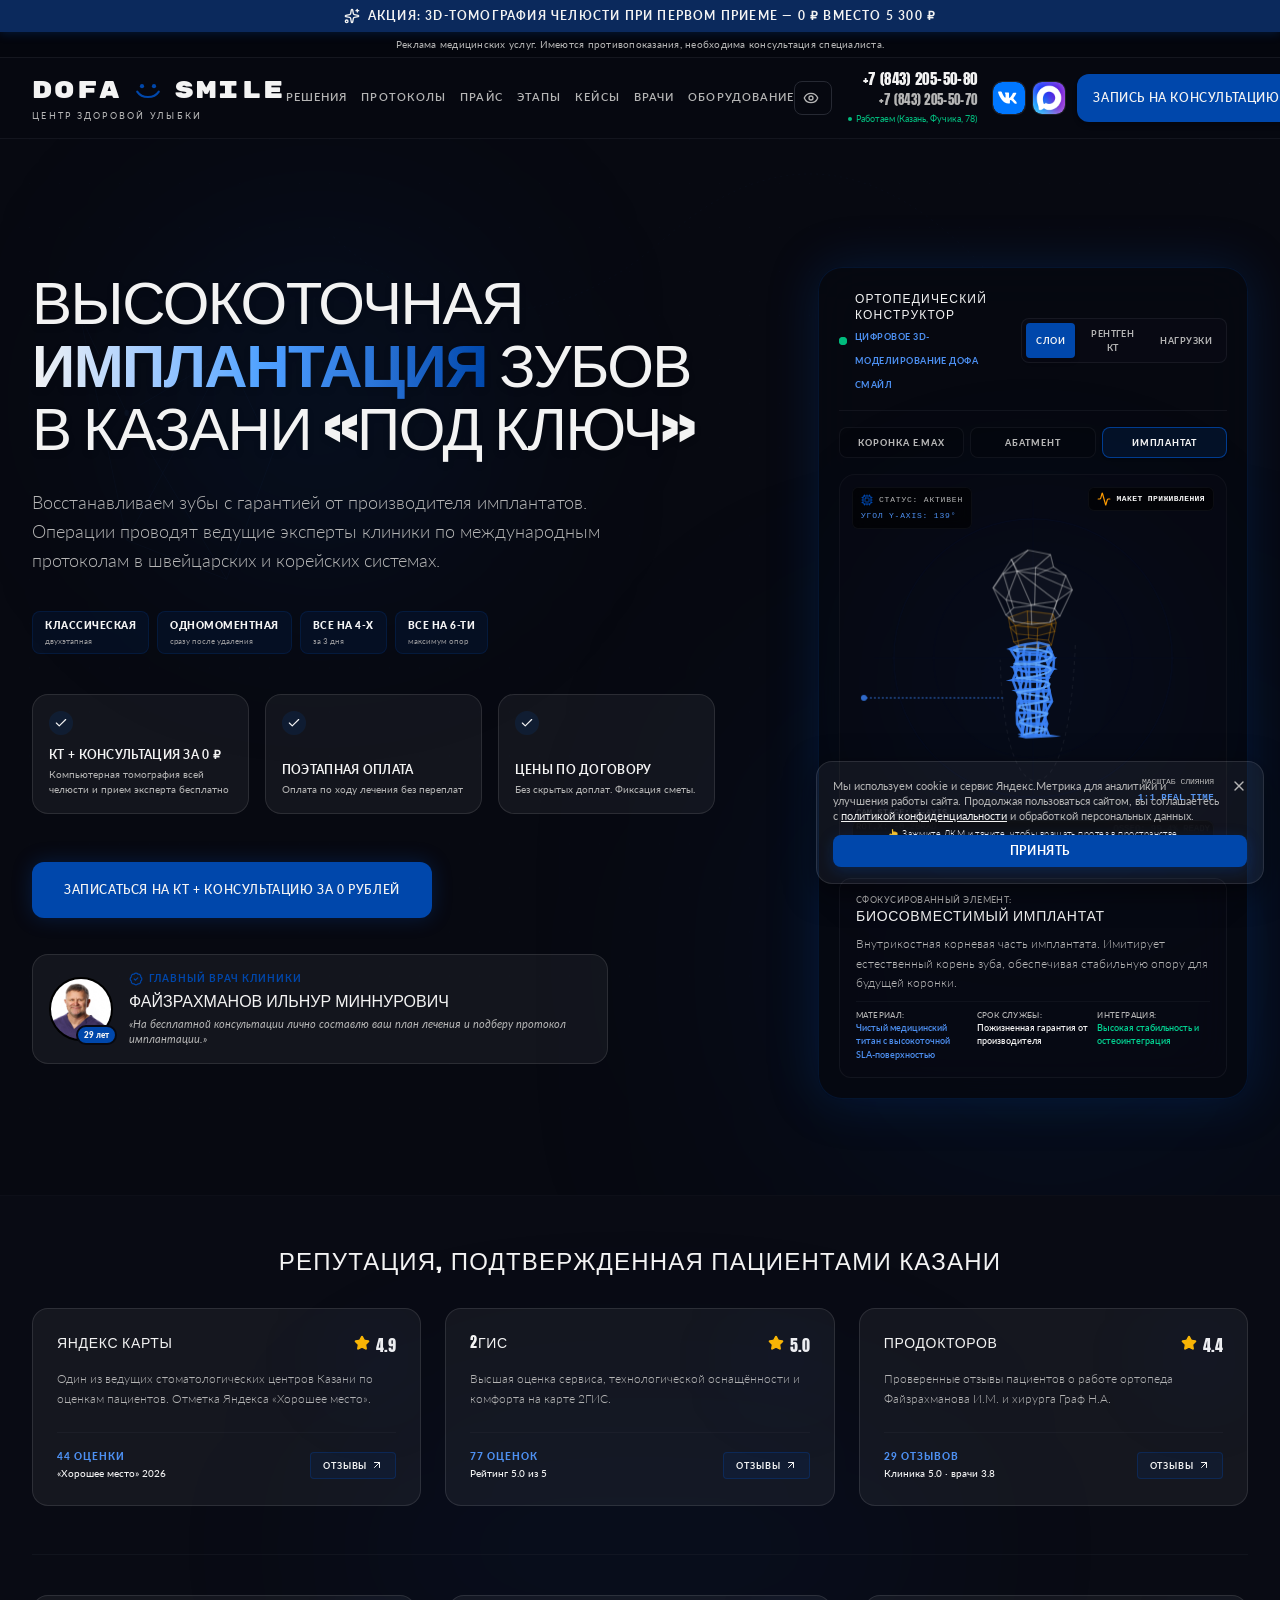
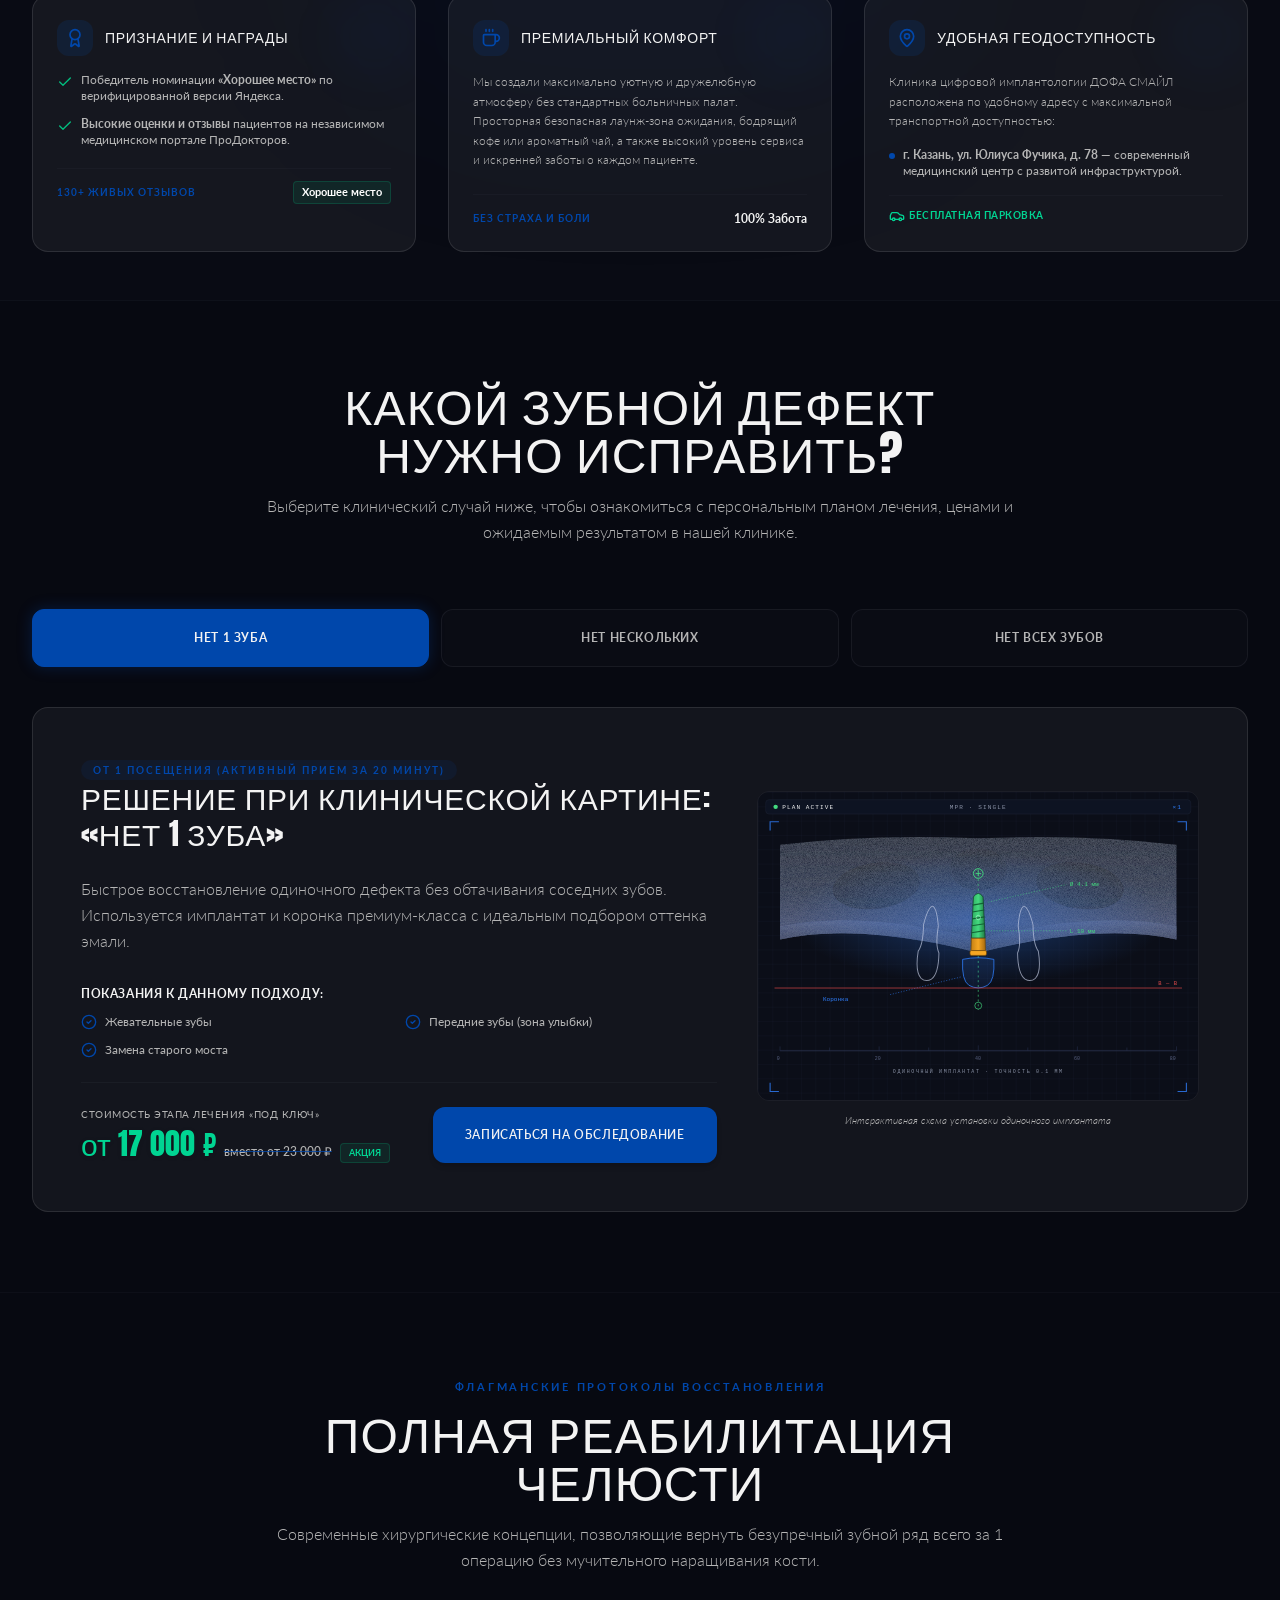
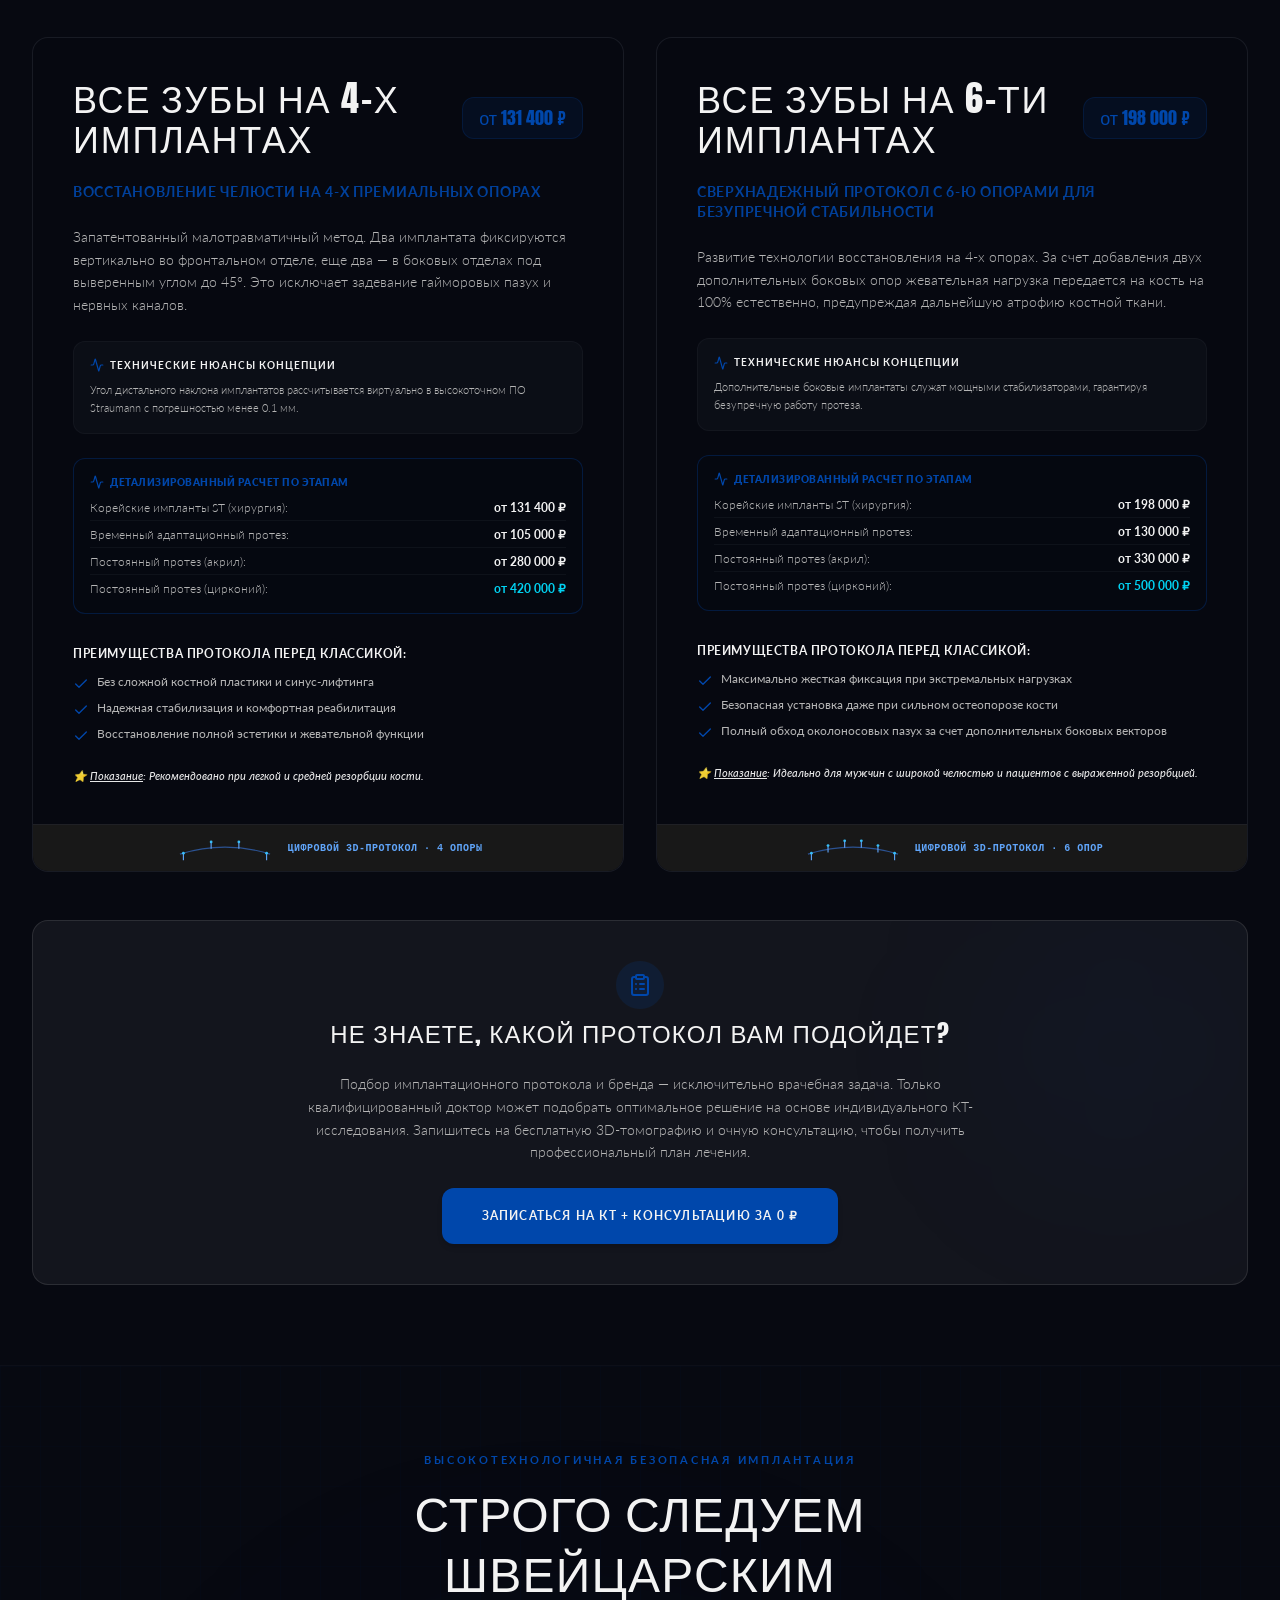
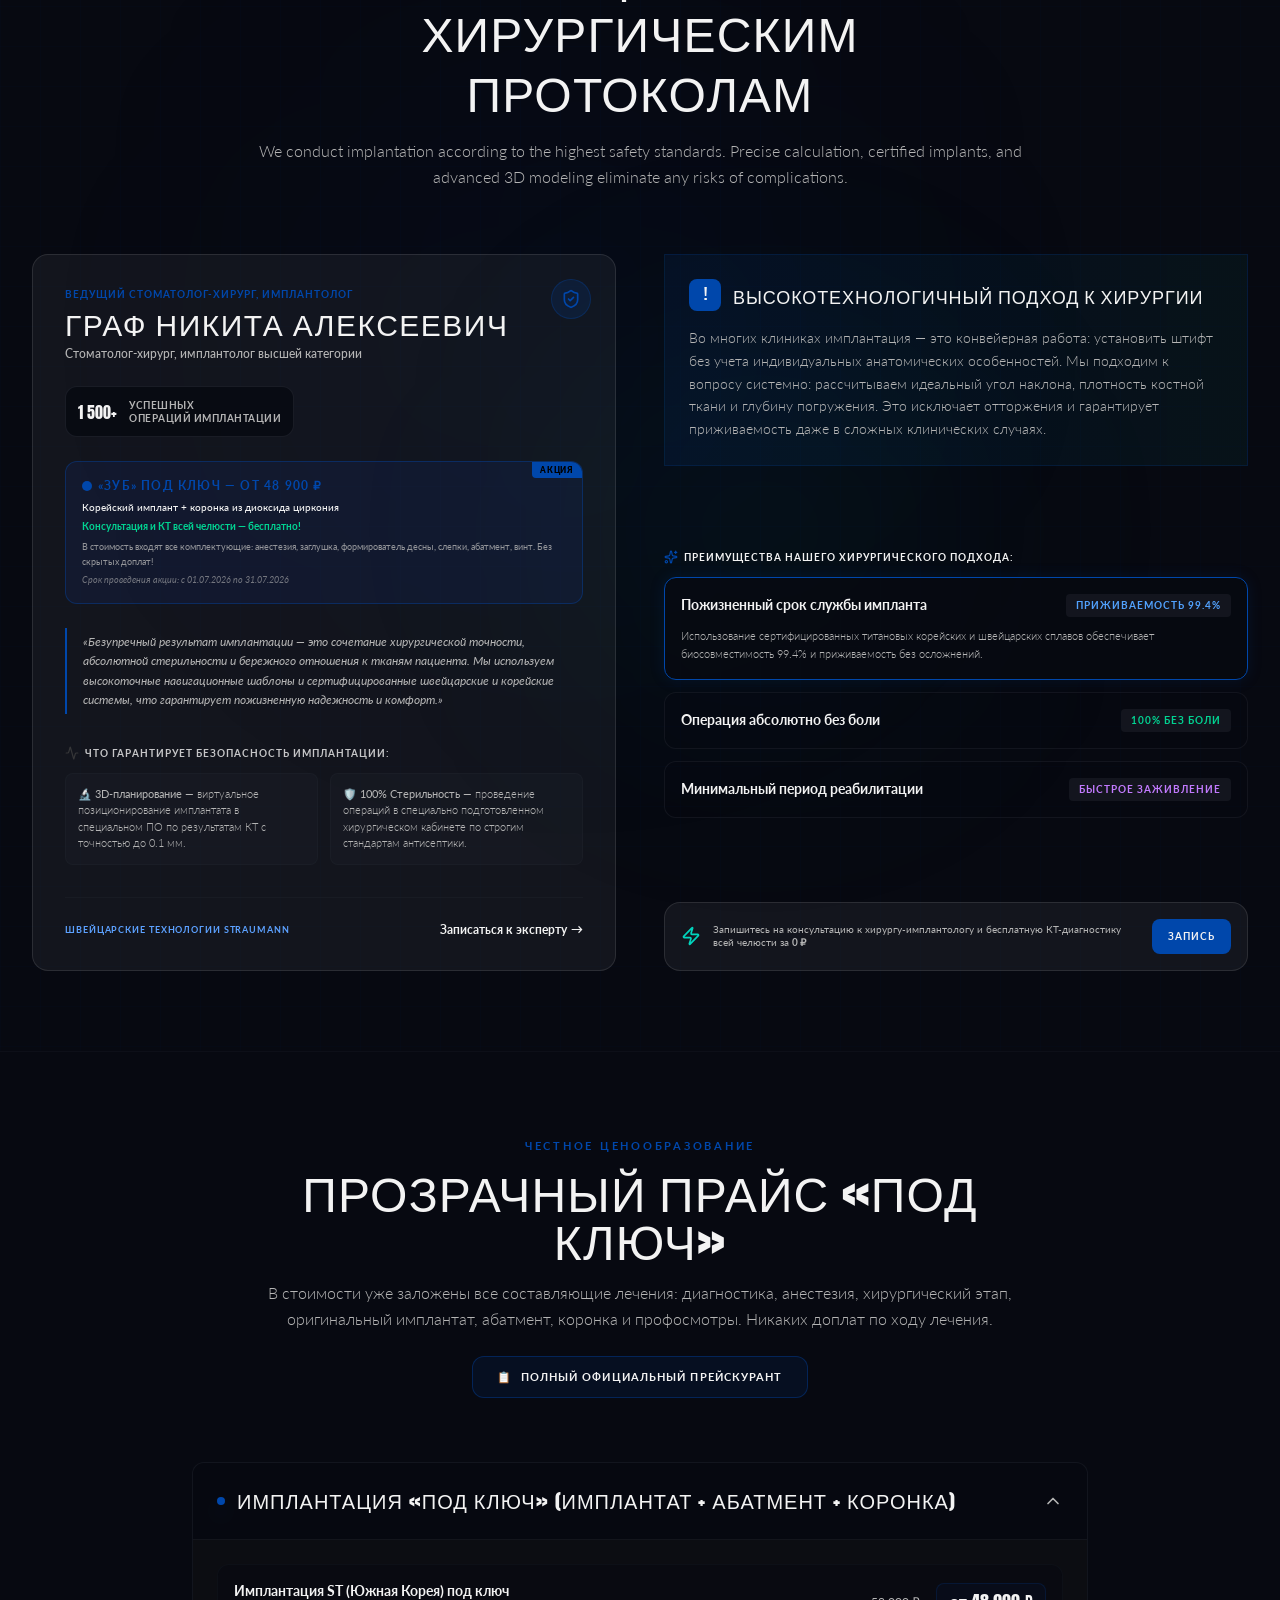
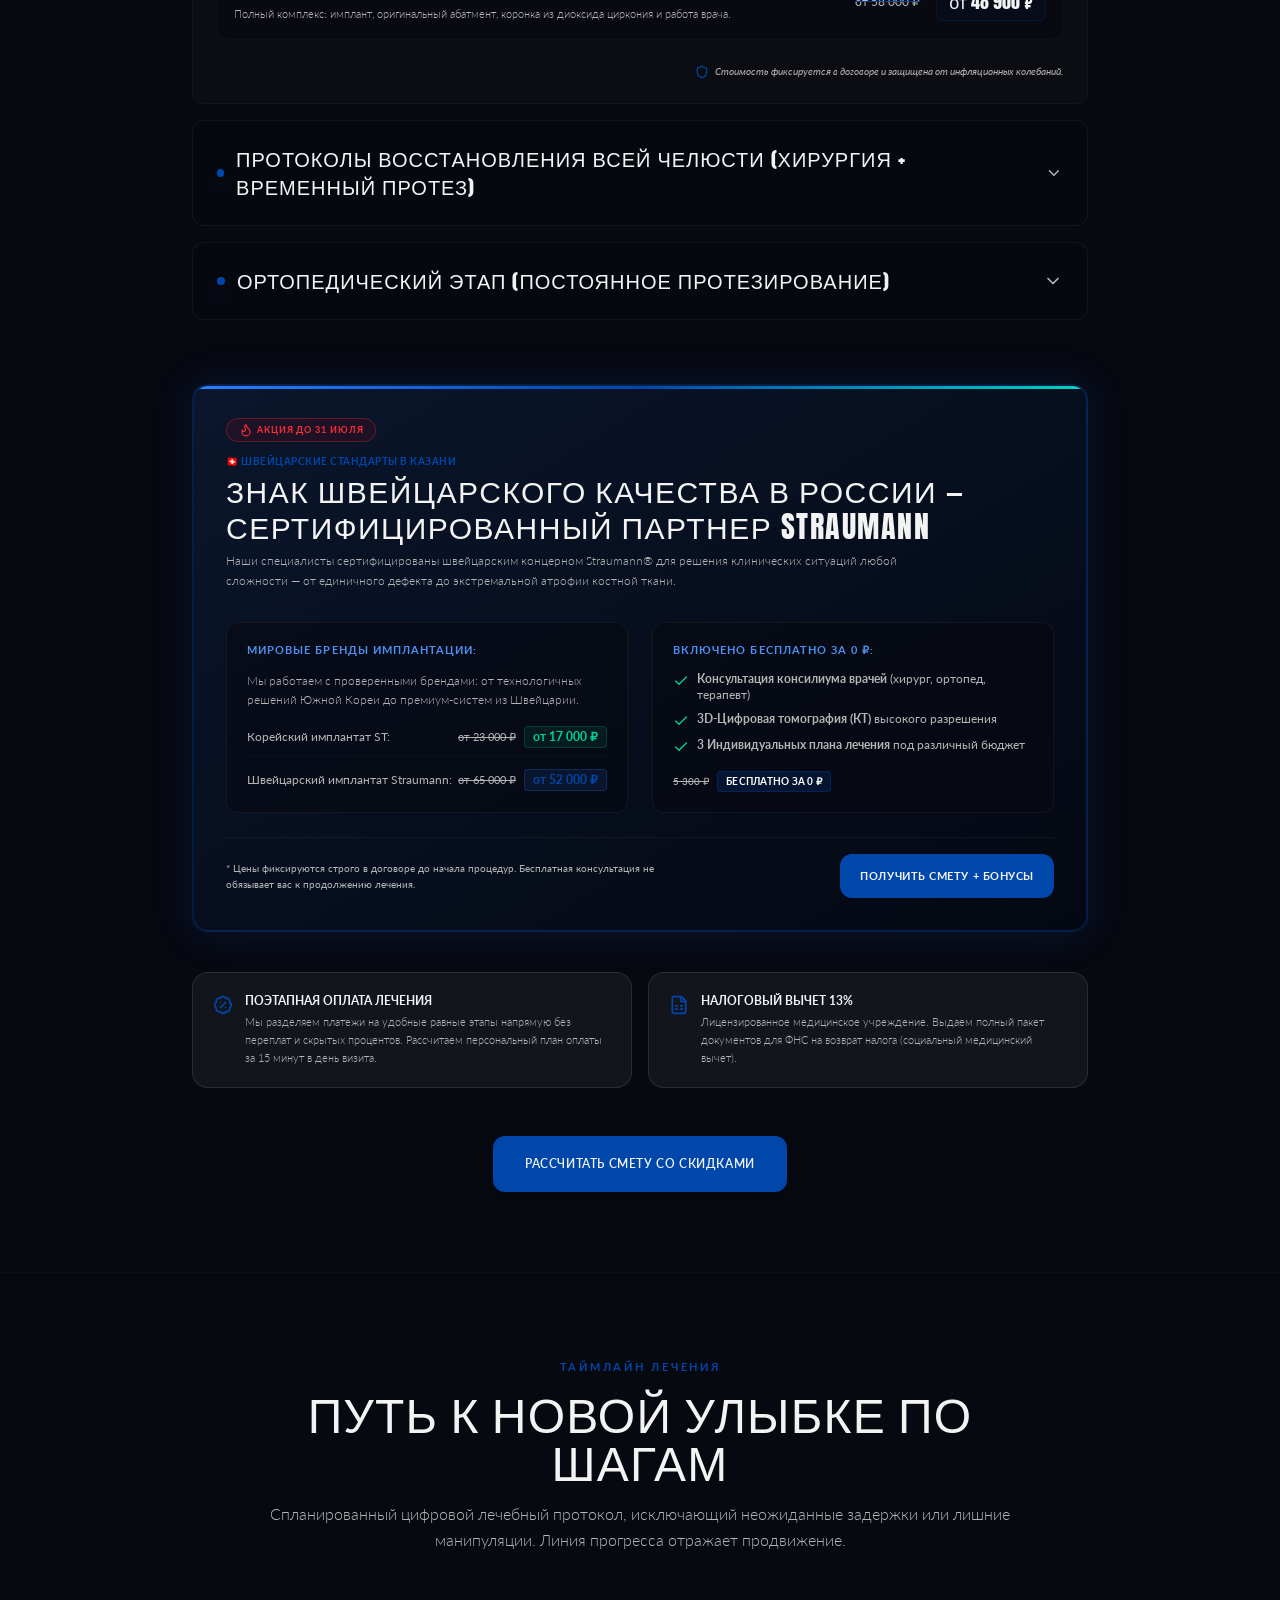
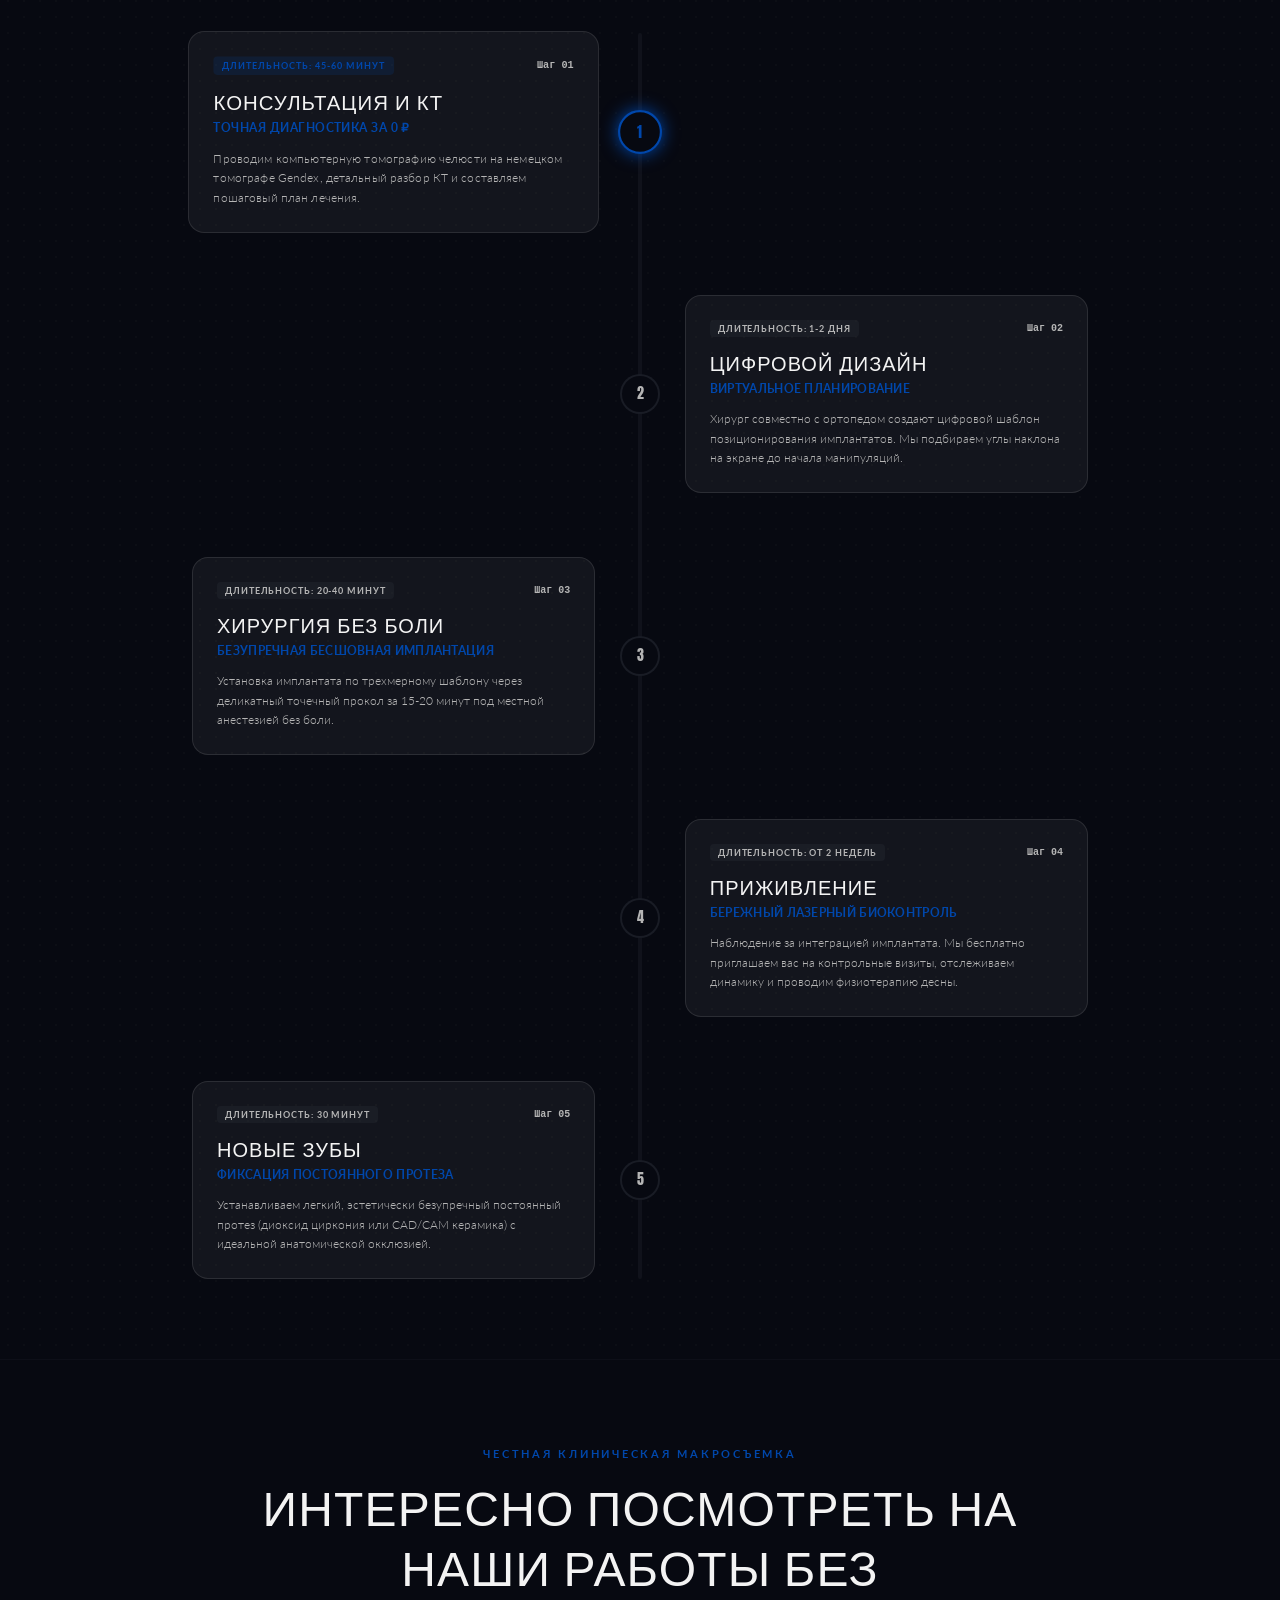
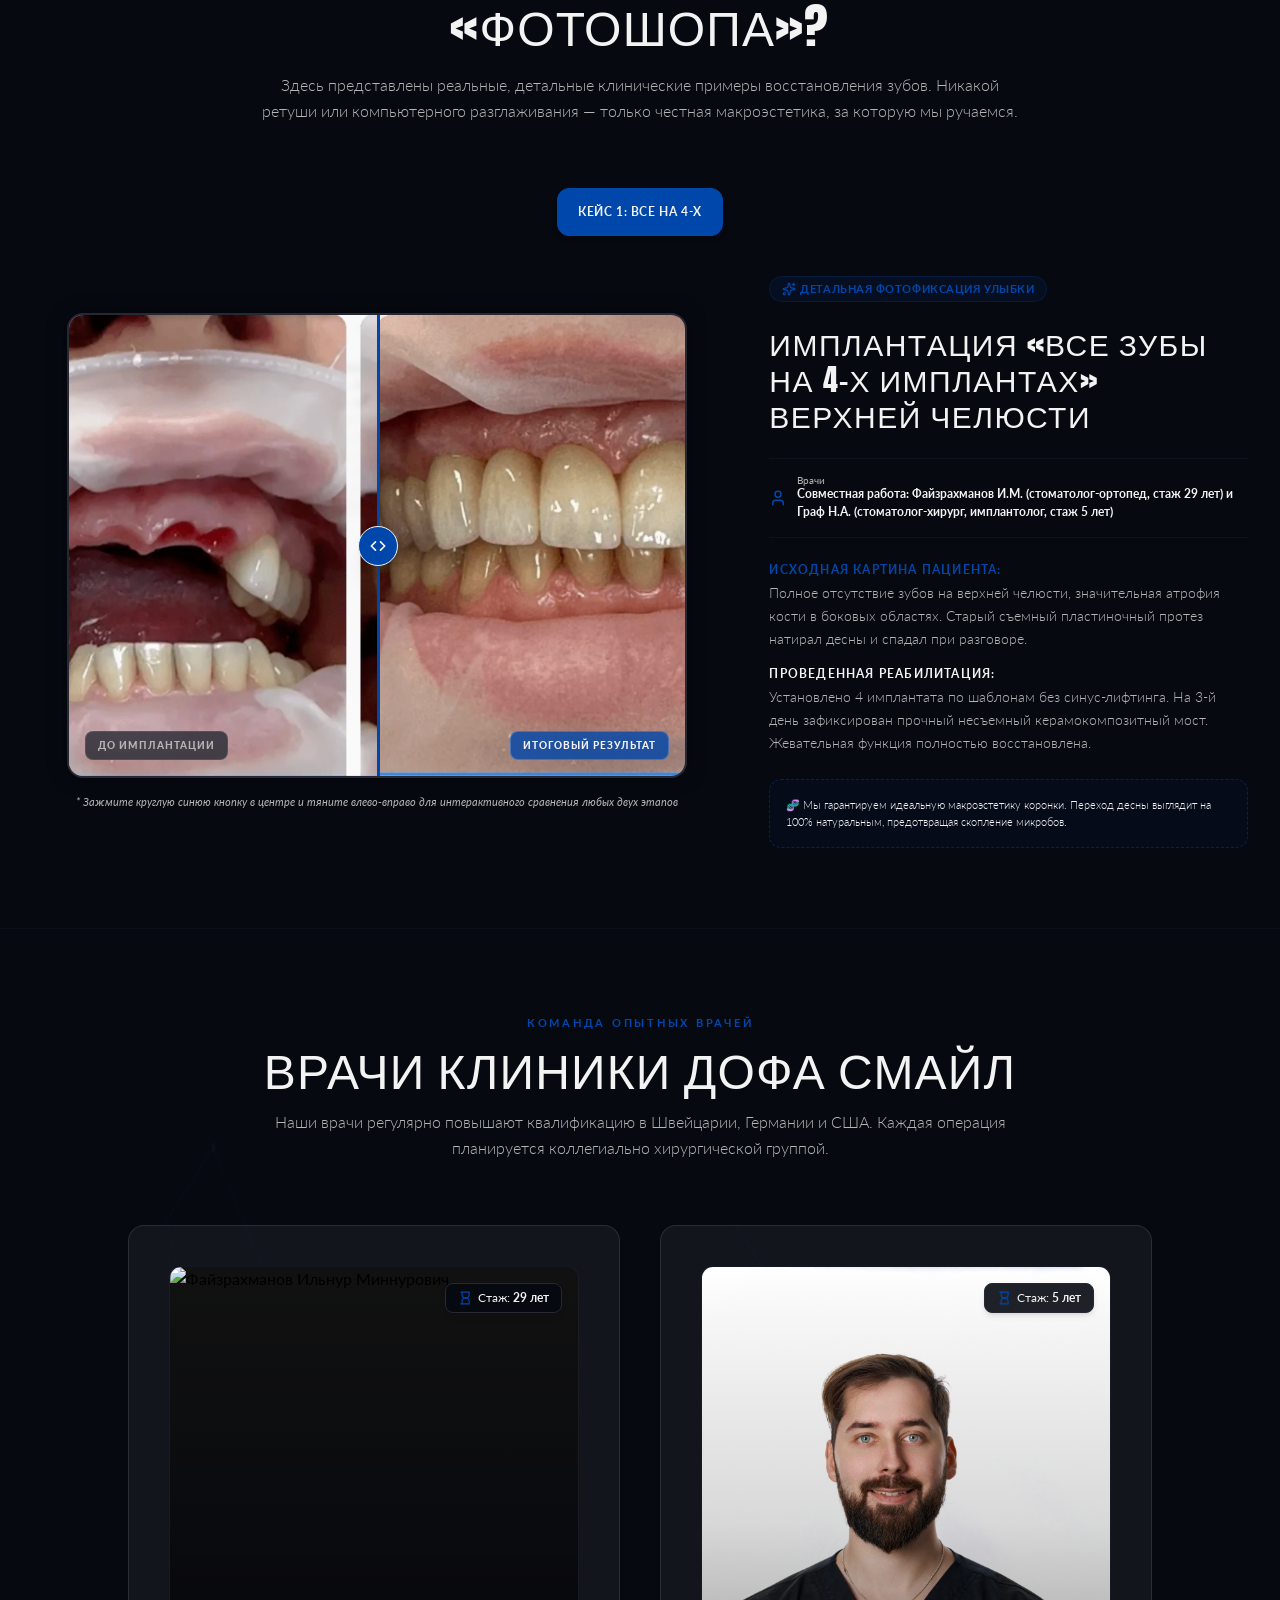
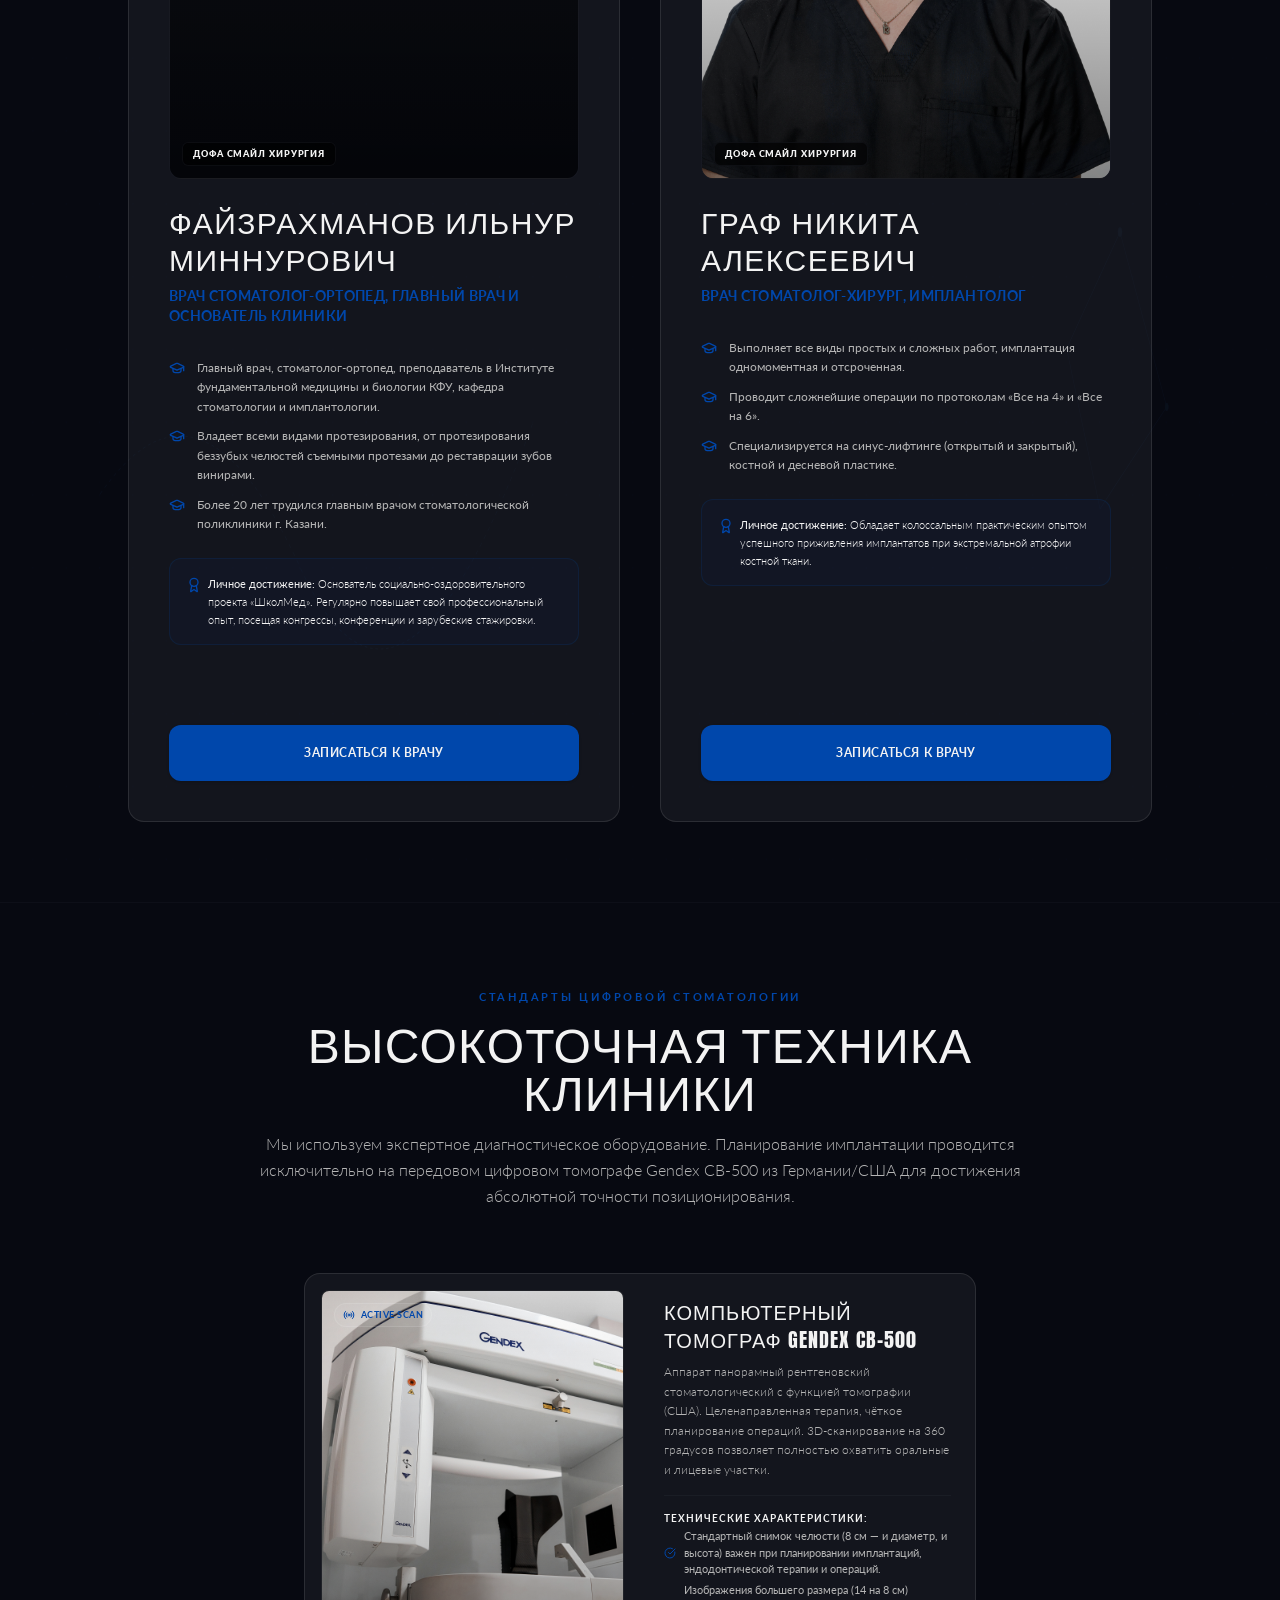
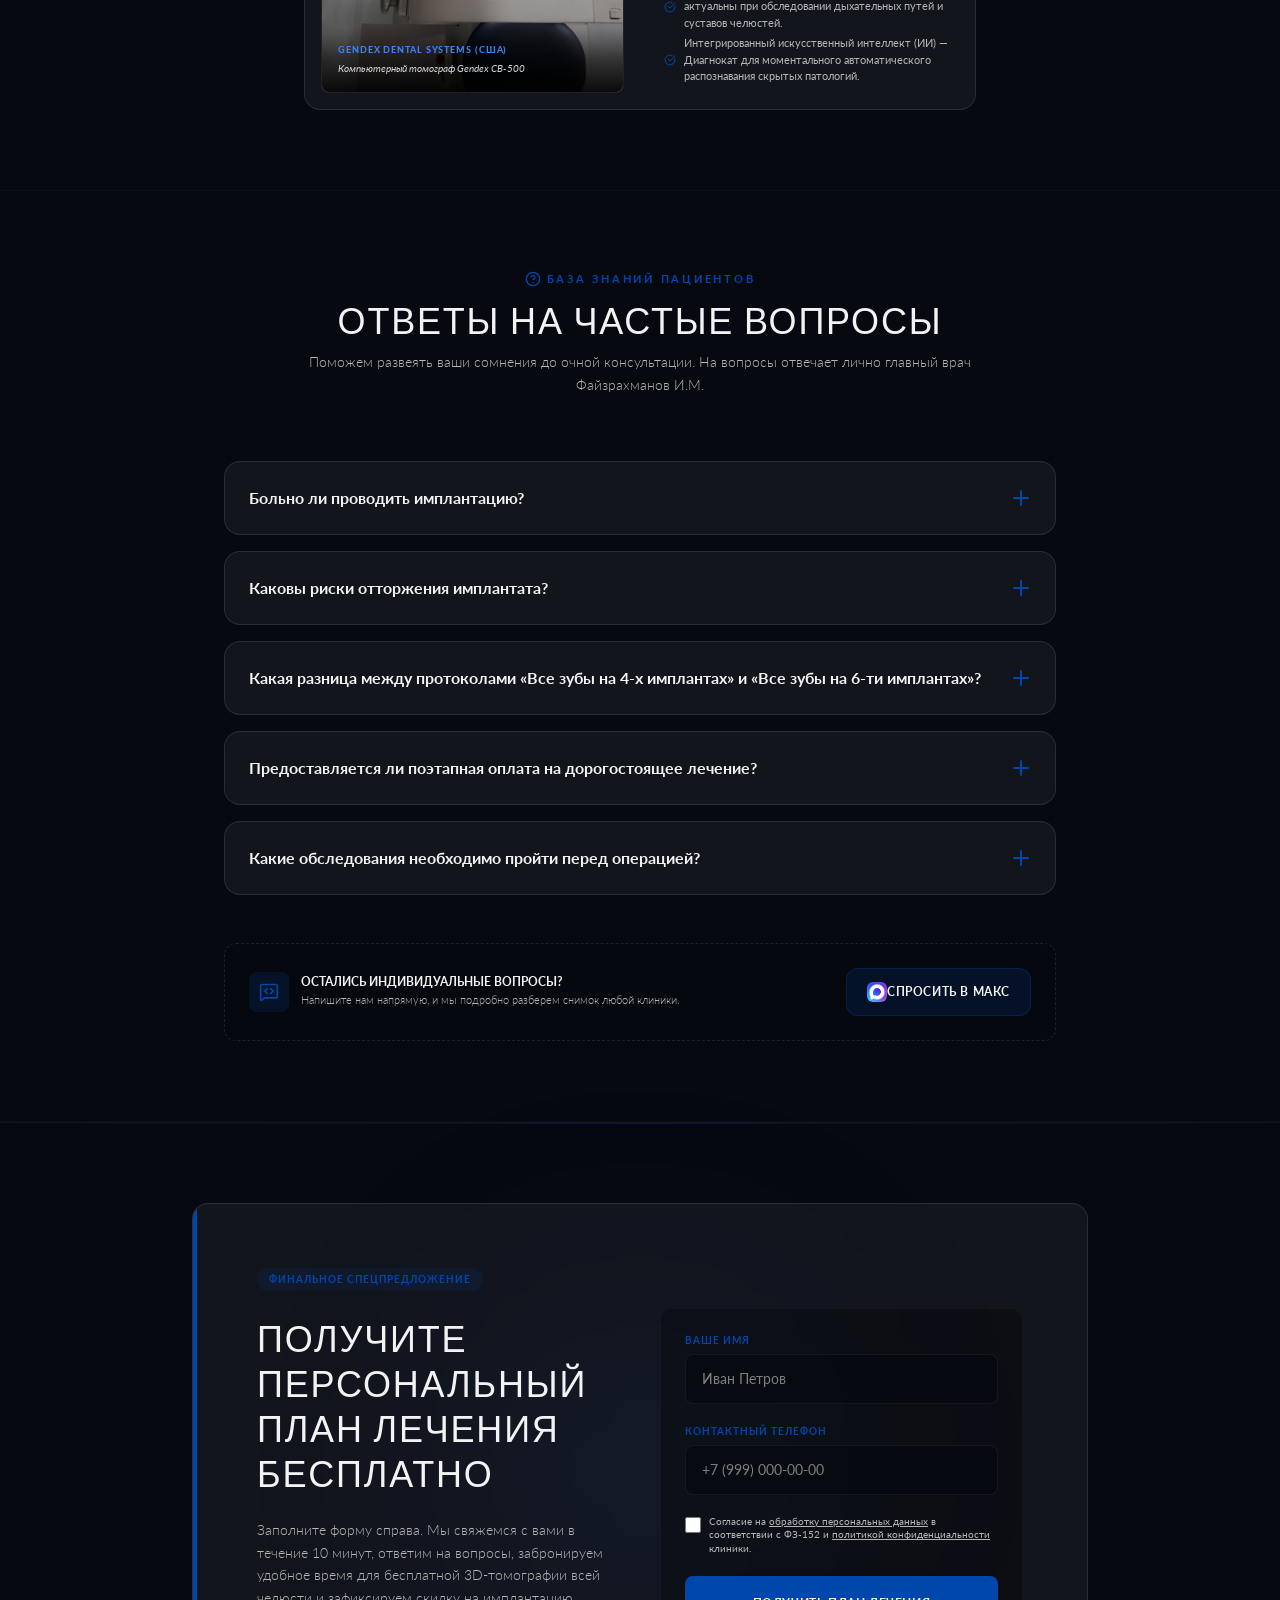
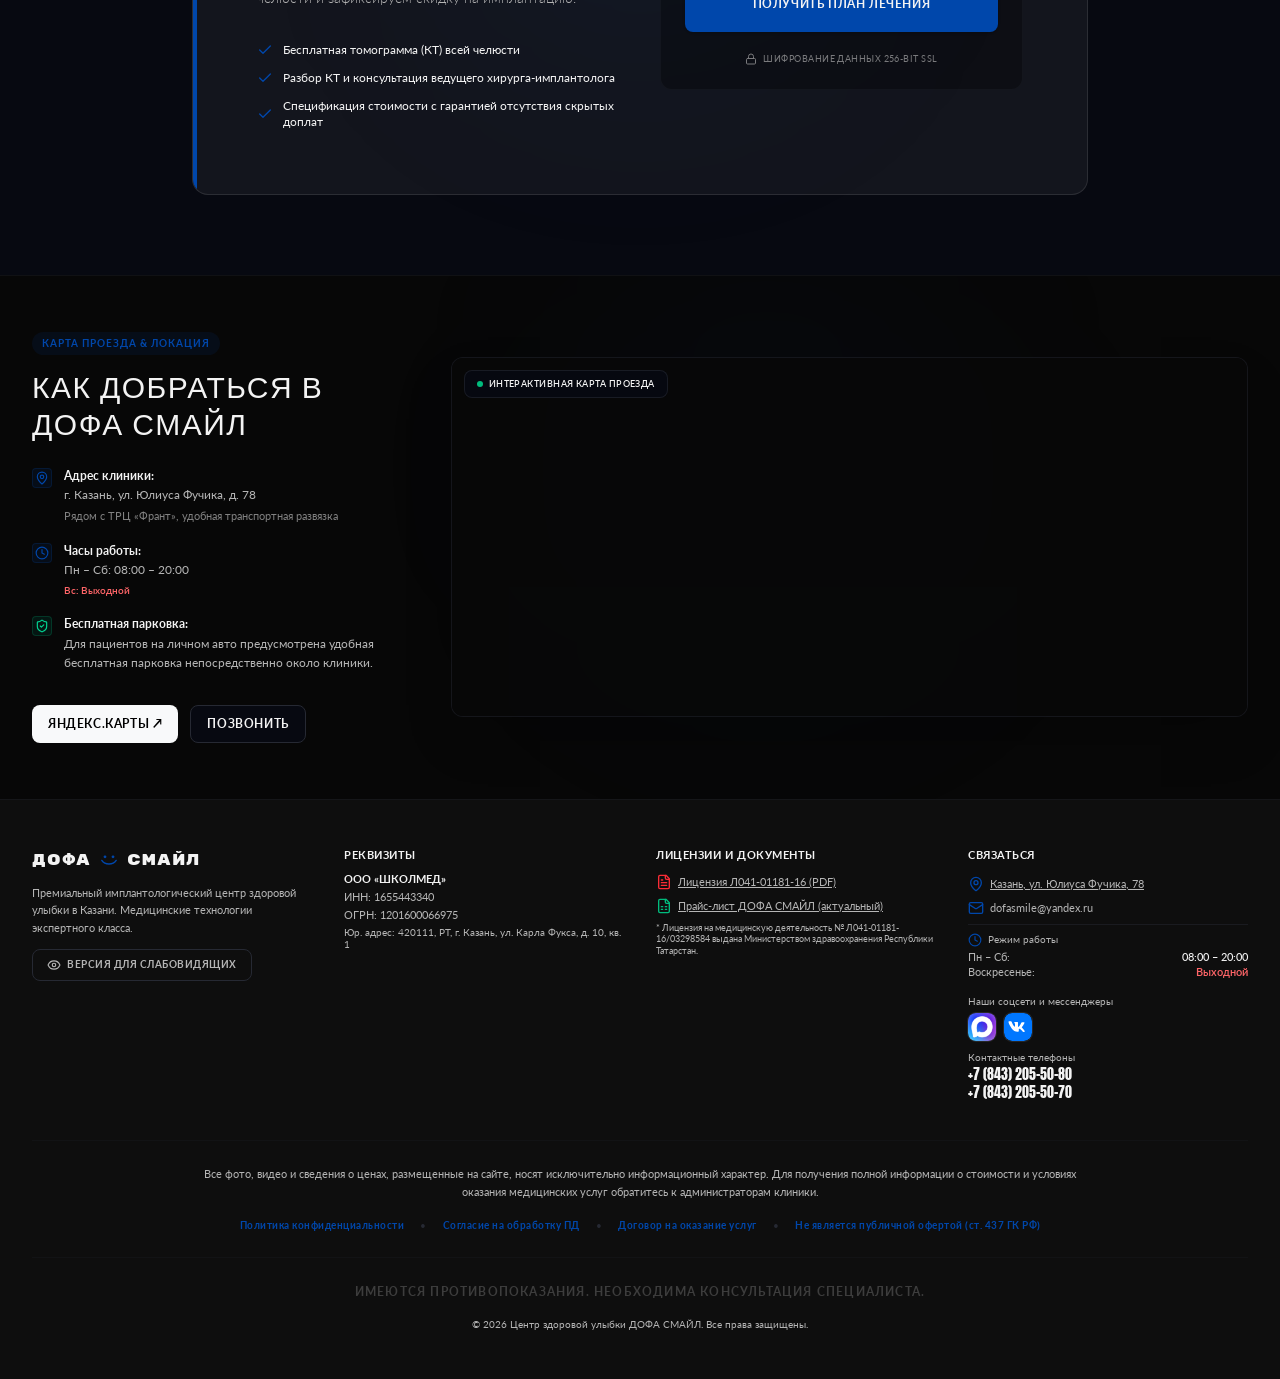
==== index.html @ ab9a17b9 "Point policy/soglasie/license links to production domain pages Co-Authored-By: Claude Fable 5 <norep" ====
<!doctype html>
<html lang="ru">
  <head>
    <meta charset="UTF-8" />
    <meta name="viewport" content="width=device-width, initial-scale=1.0" />

    <!-- Primary Meta -->
    <title>Имплантация зубов в Казани под ключ — клиника ДОФА СМАЙЛ | КТ 0 ₽</title>
    <meta
      name="description"
      content="Имплантация зубов в Казани под ключ от 17 000 ₽. Протоколы «Все зубы на 4-х и 6-ти имплантах» за 3 дня, импланты ST и Straumann, 3D-томография при первом приёме — 0 ₽. Клиника ДОФА СМАЙЛ, ул. Юлиуса Фучика, 78."
    />
    <meta
      name="keywords"
      content="имплантация зубов Казань, импланты под ключ, все зубы на 4 имплантах, все зубы на 6 имплантах, Straumann, имплантация под ключ цена, стоматология Казань, ДОФА СМАЙЛ"
    />
    <meta name="robots" content="index, follow, max-image-preview:large" />
    <meta name="theme-color" content="#070911" />
    <meta name="author" content="ДОФА СМАЙЛ" />
    <link rel="canonical" href="https://implantaciya-dofasmile.ru/" />

    <!-- Favicon (inline SVG, no extra request) -->
    <link
      rel="icon"
      href="data:image/svg+xml,%3Csvg xmlns='http://www.w3.org/2000/svg' viewBox='0 0 64 64'%3E%3Crect width='64' height='64' rx='14' fill='%23070911'/%3E%3Crect x='6' y='6' width='52' height='52' rx='11' fill='none' stroke='%230047AB' stroke-width='2'/%3E%3Ctext x='32' y='43' text-anchor='middle' font-family='Arial,Helvetica,sans-serif' font-weight='900' font-size='30' fill='%230047AB'%3EД%3C/text%3E%3C/svg%3E"
    />
    <link rel="apple-touch-icon" href="./favicon.svg" />
<link rel="icon" type="image/svg+xml" href="./favicon.svg" />

    <!-- Open Graph (Telegram, VK, WhatsApp) -->
    <meta property="og:type" content="website" />
    <meta property="og:locale" content="ru_RU" />
    <meta property="og:site_name" content="ДОФА СМАЙЛ" />
    <meta property="og:url" content="https://implantaciya-dofasmile.ru/" />
    <meta property="og:title" content="Имплантация зубов в Казани под ключ — клиника ДОФА СМАЙЛ" />
    <meta
      property="og:description"
      content="Импланты под ключ от 17 000 ₽. «Все зубы на 4-х и 6-ти имплантах» за 3 дня. 3D-томография при первом приёме — 0 ₽."
    />
    <meta property="og:image" content="https://implantaciya-dofasmile.ru/og-image.jpg" />
    <meta property="og:image:width" content="1200" />
    <meta property="og:image:height" content="630" />

    <!-- Twitter -->
    <meta name="twitter:card" content="summary_large_image" />
    <meta name="twitter:title" content="Имплантация зубов в Казани под ключ — клиника ДОФА СМАЙЛ" />
    <meta
      name="twitter:description"
      content="Импланты под ключ от 17 000 ₽. «Все зубы на 4-х и 6-ти имплантах» за 3 дня. 3D-томография при первом приёме — 0 ₽."
    />
    <meta name="twitter:image" content="https://implantaciya-dofasmile.ru/og-image.jpg" />

    <!-- Structured data: медицинская организация (для Яндекса и локального SEO) -->
    <script type="application/ld+json">
      {
        "@context": "https://schema.org",
        "@type": "Dentist",
        "name": "ДОФА СМАЙЛ",
        "alternateName": "Стоматологическая клиника ДОФА СМАЙЛ",
        "description": "Имплантация и протезирование зубов под ключ в Казани. Протоколы «Все зубы на 4-х и 6-ти имплантах», импланты ST и Straumann, цифровое 3D-планирование.",
        "url": "https://implantaciya-dofasmile.ru/",
        "logo": "https://implantaciya-dofasmile.ru/og-image.jpg",
        "image": "https://implantaciya-dofasmile.ru/og-image.jpg",
        "telephone": "+7-843-205-50-80",
        "email": "dofasmile@yandex.ru",
        "priceRange": "17000₽–500000₽",
        "currenciesAccepted": "RUB",
        "medicalSpecialty": "Dentistry",
        "address": {
          "@type": "PostalAddress",
          "streetAddress": "ул. Юлиуса Фучика, д. 78",
          "addressLocality": "Казань",
          "addressRegion": "Республика Татарстан",
          "postalCode": "420140",
          "addressCountry": "RU"
        },
        "geo": {
          "@type": "GeoCoordinates",
          "latitude": 55.760018,
          "longitude": 49.233229
        },
        "hasMap": "https://yandex.ru/maps/org/dofasmile/4425237947/",
        "sameAs": ["https://vk.ru/club239083311", "https://dofasmile.ru"],
        "openingHoursSpecification": [
          {
            "@type": "OpeningHoursSpecification",
            "dayOfWeek": ["Monday", "Tuesday", "Wednesday", "Thursday", "Friday", "Saturday", "Sunday"],
            "opens": "09:00",
            "closes": "20:00"
          }
        ],
        "parentOrganization": {
          "@type": "Organization",
          "name": "ООО «Школмед»",
          "identifier": "ОГРН 1201600066975"
        },
        "hasCredential": "Лицензия на медицинскую деятельность № Л041-01181-16/03298584 от 30.09.2025, Минздрав Республики Татарстан"
      }
    </script>

    <!-- Yandex.Metrika counter -->
    <script type="text/javascript">
      (function (m, e, t, r, i, k, a) {
        m[i] =
          m[i] ||
          function () {
            (m[i].a = m[i].a || []).push(arguments);
          };
        m[i].l = 1 * new Date();
        for (var j = 0; j < document.scripts.length; j++) {
          if (document.scripts[j].src === r) {
            return;
          }
        }
        (k = e.createElement(t)),
          (a = e.getElementsByTagName(t)[0]),
          (k.async = 1),
          (k.src = r),
          a.parentNode.insertBefore(k, a);
      })(window, document, "script", "https://mc.yandex.ru/metrika/tag.js", "ym");

      ym(104730457, "init", {
        clickmap: true,
        trackLinks: true,
        accurateTrackBounce: true,
        webvisor: true,
      });
    </script>
    <!-- /Yandex.Metrika counter -->
    <script type="module" crossorigin src="app.js?v=6"></script>
    <link rel="stylesheet" crossorigin href="app.css?v=4">
  </head>
  <body>
    <noscript>
      <div><img src="https://mc.yandex.ru/watch/104730457" style="position: absolute; left: -9999px" alt="" /></div>
    </noscript>
    <div id="root"></div>
  </body>
</html>
---- app.css ----
@import"https://fonts.googleapis.com/css2?family=Anton&family=Lato:ital,wght@0,300;0,400;0,700;0,900;1,300;1,400&family=Rubik+Mono+One&display=swap";/*! tailwindcss v4.3.1 | MIT License | https://tailwindcss.com */@layer properties{@supports (((-webkit-hyphens:none)) and (not (margin-trim:inline))) or ((-moz-orient:inline) and (not (color:rgb(from red r g b)))){*,:before,:after,::backdrop{--tw-translate-x:0;--tw-translate-y:0;--tw-translate-z:0;--tw-scale-x:1;--tw-scale-y:1;--tw-scale-z:1;--tw-rotate-x:initial;--tw-rotate-y:initial;--tw-rotate-z:initial;--tw-skew-x:initial;--tw-skew-y:initial;--tw-space-y-reverse:0;--tw-space-x-reverse:0;--tw-border-style:solid;--tw-gradient-position:initial;--tw-gradient-from:#0000;--tw-gradient-via:#0000;--tw-gradient-to:#0000;--tw-gradient-stops:initial;--tw-gradient-via-stops:initial;--tw-gradient-from-position:0%;--tw-gradient-via-position:50%;--tw-gradient-to-position:100%;--tw-leading:initial;--tw-font-weight:initial;--tw-tracking:initial;--tw-shadow:0 0 #0000;--tw-shadow-color:initial;--tw-shadow-alpha:100%;--tw-inset-shadow:0 0 #0000;--tw-inset-shadow-color:initial;--tw-inset-shadow-alpha:100%;--tw-ring-color:initial;--tw-ring-shadow:0 0 #0000;--tw-inset-ring-color:initial;--tw-inset-ring-shadow:0 0 #0000;--tw-ring-inset:initial;--tw-ring-offset-width:0px;--tw-ring-offset-color:#fff;--tw-ring-offset-shadow:0 0 #0000;--tw-blur:initial;--tw-brightness:initial;--tw-contrast:initial;--tw-grayscale:initial;--tw-hue-rotate:initial;--tw-invert:initial;--tw-opacity:initial;--tw-saturate:initial;--tw-sepia:initial;--tw-drop-shadow:initial;--tw-drop-shadow-color:initial;--tw-drop-shadow-alpha:100%;--tw-drop-shadow-size:initial;--tw-backdrop-blur:initial;--tw-backdrop-brightness:initial;--tw-backdrop-contrast:initial;--tw-backdrop-grayscale:initial;--tw-backdrop-hue-rotate:initial;--tw-backdrop-invert:initial;--tw-backdrop-opacity:initial;--tw-backdrop-saturate:initial;--tw-backdrop-sepia:initial;--tw-duration:initial;--tw-ease:initial}}}@layer theme{:root,:host{--font-sans:"Lato", sans-serif;--font-mono:ui-monospace, SFMono-Regular, Menlo, Monaco, Consolas, "Liberation Mono", "Courier New", monospace;--color-red-400:oklch(70.4% .191 22.216);--color-red-500:oklch(63.7% .237 25.331);--color-red-600:oklch(57.7% .245 27.325);--color-red-950:oklch(25.8% .092 26.042);--color-orange-600:oklch(64.6% .222 41.116);--color-amber-300:oklch(87.9% .169 91.605);--color-amber-400:oklch(82.8% .189 84.429);--color-amber-500:oklch(76.9% .188 70.08);--color-green-600:oklch(62.7% .194 149.214);--color-emerald-400:oklch(76.5% .177 163.223);--color-emerald-500:oklch(69.6% .17 162.48);--color-emerald-950:oklch(26.2% .051 172.552);--color-teal-400:oklch(77.7% .152 181.912);--color-teal-500:oklch(70.4% .14 182.503);--color-cyan-400:oklch(78.9% .154 211.53);--color-blue-400:oklch(70.7% .165 254.624);--color-blue-500:oklch(62.3% .214 259.815);--color-blue-600:oklch(54.6% .245 262.881);--color-blue-700:oklch(48.8% .243 264.376);--color-blue-900:oklch(37.9% .146 265.522);--color-blue-950:oklch(28.2% .091 267.935);--color-indigo-500:oklch(58.5% .233 277.117);--color-indigo-600:oklch(51.1% .262 276.966);--color-indigo-950:oklch(25.7% .09 281.288);--color-purple-400:oklch(71.4% .203 305.504);--color-gray-300:oklch(87.2% .01 258.338);--color-black:#000;--color-white:#fff;--spacing:.25rem;--container-xs:20rem;--container-sm:24rem;--container-md:28rem;--container-xl:36rem;--container-2xl:42rem;--container-3xl:48rem;--container-4xl:56rem;--container-5xl:64rem;--container-7xl:80rem;--text-xs:.75rem;--text-xs--line-height:calc(1 / .75);--text-sm:.875rem;--text-sm--line-height:calc(1.25 / .875);--text-base:1rem;--text-base--line-height: 1.5 ;--text-lg:1.125rem;--text-lg--line-height:calc(1.75 / 1.125);--text-xl:1.25rem;--text-xl--line-height:calc(1.75 / 1.25);--text-2xl:1.5rem;--text-2xl--line-height:calc(2 / 1.5);--text-3xl:1.875rem;--text-3xl--line-height: 1.2 ;--text-4xl:2.25rem;--text-4xl--line-height:calc(2.5 / 2.25);--text-5xl:3rem;--text-5xl--line-height:1;--text-6xl:3.75rem;--text-6xl--line-height:1;--font-weight-light:300;--font-weight-medium:500;--font-weight-semibold:600;--font-weight-bold:700;--font-weight-extrabold:800;--font-weight-black:900;--tracking-tight:-.025em;--tracking-normal:0em;--tracking-wide:.025em;--tracking-wider:.05em;--tracking-widest:.1em;--leading-tight:1.25;--leading-snug:1.375;--leading-normal:1.5;--leading-relaxed:1.625;--radius-md:.375rem;--radius-lg:.5rem;--radius-xl:.75rem;--radius-2xl:1rem;--radius-3xl:1.5rem;--drop-shadow-md:0 3px 3px #0000001f;--ease-out:cubic-bezier(0, 0, .2, 1);--ease-in-out:cubic-bezier(.4, 0, .2, 1);--animate-spin:spin 1s linear infinite;--animate-ping:ping 1s cubic-bezier(0, 0, .2, 1) infinite;--animate-pulse:pulse 2s cubic-bezier(.4, 0, .6, 1) infinite;--animate-bounce:bounce 1s infinite;--blur-sm:8px;--blur-md:12px;--blur-xl:24px;--blur-2xl:40px;--aspect-video:16 / 9;--default-transition-duration:.15s;--default-transition-timing-function:cubic-bezier(.4, 0, .2, 1);--default-font-family:var(--font-sans);--default-mono-font-family:var(--font-mono);--font-anton:"Anton", sans-serif;--font-rubik:"Rubik Mono One", sans-serif;--color-brand-bg-dark:#070911;--color-brand-text-white:#f3f3f3;--color-brand-text-gray-light:#b5b5b5;--color-brand-gray-dark:#262933;--color-brand-accent-blue:#0047ab}}@layer base{*,:after,:before,::backdrop{box-sizing:border-box;border:0 solid;margin:0;padding:0}::file-selector-button{box-sizing:border-box;border:0 solid;margin:0;padding:0}html,:host{-webkit-text-size-adjust:100%;-moz-tab-size:4;tab-size:4;line-height:1.5;font-family:var(--default-font-family,ui-sans-serif, system-ui, sans-serif, "Apple Color Emoji", "Segoe UI Emoji", "Segoe UI Symbol", "Noto Color Emoji");font-feature-settings:var(--default-font-feature-settings,normal);font-variation-settings:var(--default-font-variation-settings,normal);-webkit-tap-highlight-color:transparent}hr{height:0;color:inherit;border-top-width:1px}abbr:where([title]){-webkit-text-decoration:underline dotted;text-decoration:underline dotted}h1,h2,h3,h4,h5,h6{font-size:inherit;font-weight:inherit}a{color:inherit;-webkit-text-decoration:inherit;text-decoration:inherit}b,strong{font-weight:bolder}code,kbd,samp,pre{font-family:var(--default-mono-font-family,ui-monospace, SFMono-Regular, Menlo, Monaco, Consolas, "Liberation Mono", "Courier New", monospace);font-feature-settings:var(--default-mono-font-feature-settings,normal);font-variation-settings:var(--default-mono-font-variation-settings,normal);font-size:1em}small{font-size:80%}sub,sup{vertical-align:baseline;font-size:75%;line-height:0;position:relative}sub{bottom:-.25em}sup{top:-.5em}table{text-indent:0;border-color:inherit;border-collapse:collapse}:-moz-focusring{outline:auto}progress{vertical-align:baseline}summary{display:list-item}ol,ul,menu{list-style:none}img,svg,video,canvas,audio,iframe,embed,object{vertical-align:middle;display:block}img,video{max-width:100%;height:auto}button,input,select,optgroup,textarea{font:inherit;font-feature-settings:inherit;font-variation-settings:inherit;letter-spacing:inherit;color:inherit;opacity:1;background-color:#0000;border-radius:0}::file-selector-button{font:inherit;font-feature-settings:inherit;font-variation-settings:inherit;letter-spacing:inherit;color:inherit;opacity:1;background-color:#0000;border-radius:0}:where(select:is([multiple],[size])) optgroup{font-weight:bolder}:where(select:is([multiple],[size])) optgroup option{padding-inline-start:20px}::file-selector-button{margin-inline-end:4px}::placeholder{opacity:1}@supports (not ((-webkit-appearance:-apple-pay-button))) or (contain-intrinsic-size:1px){::placeholder{color:currentColor}@supports (color:color-mix(in lab,red,red)){::placeholder{color:color-mix(in oklab,currentcolor 50%,transparent)}}}textarea{resize:vertical}::-webkit-search-decoration{-webkit-appearance:none}::-webkit-date-and-time-value{min-height:1lh;text-align:inherit}::-webkit-datetime-edit{display:inline-flex}::-webkit-datetime-edit-fields-wrapper{padding:0}::-webkit-datetime-edit{padding-block:0}::-webkit-datetime-edit-year-field{padding-block:0}::-webkit-datetime-edit-month-field{padding-block:0}::-webkit-datetime-edit-day-field{padding-block:0}::-webkit-datetime-edit-hour-field{padding-block:0}::-webkit-datetime-edit-minute-field{padding-block:0}::-webkit-datetime-edit-second-field{padding-block:0}::-webkit-datetime-edit-millisecond-field{padding-block:0}::-webkit-datetime-edit-meridiem-field{padding-block:0}::-webkit-calendar-picker-indicator{line-height:1}:-moz-ui-invalid{box-shadow:none}button,input:where([type=button],[type=reset],[type=submit]){-webkit-appearance:button;-moz-appearance:button;appearance:button}::file-selector-button{-webkit-appearance:button;-moz-appearance:button;appearance:button}::-webkit-inner-spin-button{height:auto}::-webkit-outer-spin-button{height:auto}[hidden]:where(:not([hidden=until-found])){display:none!important}}@layer components;@layer utilities{.pointer-events-none{pointer-events:none}.absolute{position:absolute}.fixed{position:fixed}.relative{position:relative}.sticky{position:sticky}.inset-0{top:0;right:0;bottom:0;left:0}.inset-x-0{inset-inline:0}.inset-x-3{inset-inline:calc(var(--spacing) * 3)}.inset-y-0{inset-block:0}.top-0{top:0}.top-1\/2{top:50%}.top-1\/4{top:25%}.top-3{top:calc(var(--spacing) * 3)}.top-4{top:calc(var(--spacing) * 4)}.top-6{top:calc(var(--spacing) * 6)}.top-\[10\%\]{top:10%}.-right-1{right:calc(var(--spacing) * -1)}.right-0{right:0}.right-1\/4{right:25%}.right-3{right:calc(var(--spacing) * 3)}.right-4{right:calc(var(--spacing) * 4)}.right-6{right:calc(var(--spacing) * 6)}.right-10{right:calc(var(--spacing) * 10)}.-bottom-1{bottom:calc(var(--spacing) * -1)}.bottom-0{bottom:0}.bottom-1\/4{bottom:25%}.bottom-3{bottom:calc(var(--spacing) * 3)}.bottom-4{bottom:calc(var(--spacing) * 4)}.bottom-6{bottom:calc(var(--spacing) * 6)}.bottom-10{bottom:calc(var(--spacing) * 10)}.bottom-14{bottom:calc(var(--spacing) * 14)}.bottom-20{bottom:calc(var(--spacing) * 20)}.left-0{left:0}.left-1\/2{left:50%}.left-1\/4{left:25%}.left-3{left:calc(var(--spacing) * 3)}.left-4{left:calc(var(--spacing) * 4)}.-z-10{z-index:-10}.z-0{z-index:0}.z-10{z-index:10}.z-20{z-index:20}.z-30{z-index:30}.z-40{z-index:40}.z-50{z-index:50}.z-\[60\]{z-index:60}.z-\[999\]{z-index:999}.container{width:100%}@media(min-width:40rem){.container{max-width:40rem}}@media(min-width:48rem){.container{max-width:48rem}}@media(min-width:64rem){.container{max-width:64rem}}@media(min-width:80rem){.container{max-width:80rem}}@media(min-width:96rem){.container{max-width:96rem}}.mx-auto{margin-inline:auto}.mt-0\.5{margin-top:calc(var(--spacing) * .5)}.mt-1{margin-top:var(--spacing)}.mt-1\.5{margin-top:calc(var(--spacing) * 1.5)}.mt-2{margin-top:calc(var(--spacing) * 2)}.mt-2\.5{margin-top:calc(var(--spacing) * 2.5)}.mt-3{margin-top:calc(var(--spacing) * 3)}.mt-4{margin-top:calc(var(--spacing) * 4)}.mt-5{margin-top:calc(var(--spacing) * 5)}.mt-6{margin-top:calc(var(--spacing) * 6)}.mt-8{margin-top:calc(var(--spacing) * 8)}.mt-10{margin-top:calc(var(--spacing) * 10)}.mt-12{margin-top:calc(var(--spacing) * 12)}.mt-16{margin-top:calc(var(--spacing) * 16)}.mb-1{margin-bottom:var(--spacing)}.mb-2{margin-bottom:calc(var(--spacing) * 2)}.mb-2\.5{margin-bottom:calc(var(--spacing) * 2.5)}.mb-3{margin-bottom:calc(var(--spacing) * 3)}.mb-4{margin-bottom:calc(var(--spacing) * 4)}.mb-6{margin-bottom:calc(var(--spacing) * 6)}.mb-8{margin-bottom:calc(var(--spacing) * 8)}.mb-10{margin-bottom:calc(var(--spacing) * 10)}.mb-12{margin-bottom:calc(var(--spacing) * 12)}.mb-16{margin-bottom:calc(var(--spacing) * 16)}.mb-20{margin-bottom:calc(var(--spacing) * 20)}.ml-4{margin-left:calc(var(--spacing) * 4)}.block{display:block}.flex{display:flex}.grid{display:grid}.hidden{display:none}.inline{display:inline}.inline-block{display:inline-block}.inline-flex{display:inline-flex}.aspect-4\/3{aspect-ratio:4/3}.aspect-square{aspect-ratio:1}.aspect-video{aspect-ratio:var(--aspect-video)}.h-1{height:var(--spacing)}.h-1\.5{height:calc(var(--spacing) * 1.5)}.h-2{height:calc(var(--spacing) * 2)}.h-2\.5{height:calc(var(--spacing) * 2.5)}.h-3{height:calc(var(--spacing) * 3)}.h-3\.5{height:calc(var(--spacing) * 3.5)}.h-4{height:calc(var(--spacing) * 4)}.h-4\.5{height:calc(var(--spacing) * 4.5)}.h-5{height:calc(var(--spacing) * 5)}.h-6{height:calc(var(--spacing) * 6)}.h-8{height:calc(var(--spacing) * 8)}.h-9{height:calc(var(--spacing) * 9)}.h-10{height:calc(var(--spacing) * 10)}.h-12{height:calc(var(--spacing) * 12)}.h-14{height:calc(var(--spacing) * 14)}.h-16{height:calc(var(--spacing) * 16)}.h-20{height:calc(var(--spacing) * 20)}.h-24{height:calc(var(--spacing) * 24)}.h-64{height:calc(var(--spacing) * 64)}.h-72{height:calc(var(--spacing) * 72)}.h-80{height:calc(var(--spacing) * 80)}.h-96{height:calc(var(--spacing) * 96)}.h-\[1\.5px\]{height:1.5px}.h-\[1px\]{height:1px}.h-\[2px\]{height:2px}.h-\[3px\]{height:3px}.h-\[280px\]{height:280px}.h-\[300px\]{height:300px}.h-\[360px\]{height:360px}.h-\[400px\]{height:400px}.h-\[500px\]{height:500px}.h-full{height:100%}.max-h-\[85vh\]{max-height:85vh}.min-h-\[38px\]{min-height:38px}.min-h-\[40px\]{min-height:40px}.min-h-\[44px\]{min-height:44px}.min-h-\[48px\]{min-height:48px}.min-h-\[56px\]{min-height:56px}.min-h-\[170px\]{min-height:170px}.min-h-\[240px\]{min-height:240px}.min-h-screen{min-height:100vh}.w-0{width:0}.w-1{width:var(--spacing)}.w-1\.5{width:calc(var(--spacing) * 1.5)}.w-2{width:calc(var(--spacing) * 2)}.w-2\.5{width:calc(var(--spacing) * 2.5)}.w-3{width:calc(var(--spacing) * 3)}.w-3\.5{width:calc(var(--spacing) * 3.5)}.w-4{width:calc(var(--spacing) * 4)}.w-4\.5{width:calc(var(--spacing) * 4.5)}.w-5{width:calc(var(--spacing) * 5)}.w-6{width:calc(var(--spacing) * 6)}.w-8{width:calc(var(--spacing) * 8)}.w-9{width:calc(var(--spacing) * 9)}.w-10{width:calc(var(--spacing) * 10)}.w-12{width:calc(var(--spacing) * 12)}.w-14{width:calc(var(--spacing) * 14)}.w-16{width:calc(var(--spacing) * 16)}.w-20{width:calc(var(--spacing) * 20)}.w-24{width:calc(var(--spacing) * 24)}.w-64{width:calc(var(--spacing) * 64)}.w-72{width:calc(var(--spacing) * 72)}.w-80{width:calc(var(--spacing) * 80)}.w-96{width:calc(var(--spacing) * 96)}.w-\[1\.5px\]{width:1.5px}.w-\[3px\]{width:3px}.w-\[4px\]{width:4px}.w-\[45\%\]{width:45%}.w-\[280px\]{width:280px}.w-\[400px\]{width:400px}.w-\[500px\]{width:500px}.w-\[600px\]{width:600px}.w-\[620px\]{width:620px}.w-auto{width:auto}.w-fit{width:fit-content}.w-full{width:100%}.max-w-2xl{max-width:var(--container-2xl)}.max-w-3xl{max-width:var(--container-3xl)}.max-w-4xl{max-width:var(--container-4xl)}.max-w-5xl{max-width:var(--container-5xl)}.max-w-7xl{max-width:var(--container-7xl)}.max-w-\[200px\]{max-width:200px}.max-w-\[430px\]{max-width:430px}.max-w-\[620px\]{max-width:620px}.max-w-md{max-width:var(--container-md)}.max-w-sm{max-width:var(--container-sm)}.max-w-xl{max-width:var(--container-xl)}.max-w-xs{max-width:var(--container-xs)}.min-w-0{min-width:0}.min-w-\[1200px\]{min-width:1200px}.min-w-max{min-width:max-content}.flex-1{flex:1}.flex-shrink-0{flex-shrink:0}.shrink{flex-shrink:1}.shrink-0{flex-shrink:0}.flex-grow{flex-grow:1}.-translate-x-1\/2{--tw-translate-x: -50% ;translate:var(--tw-translate-x) var(--tw-translate-y)}.-translate-y-1\/2{--tw-translate-y: -50% ;translate:var(--tw-translate-x) var(--tw-translate-y)}.scale-0{--tw-scale-x:0%;--tw-scale-y:0%;--tw-scale-z:0%;scale:var(--tw-scale-x) var(--tw-scale-y)}.scale-100{--tw-scale-x:100%;--tw-scale-y:100%;--tw-scale-z:100%;scale:var(--tw-scale-x) var(--tw-scale-y)}.scale-102{--tw-scale-x:102%;--tw-scale-y:102%;--tw-scale-z:102%;scale:var(--tw-scale-x) var(--tw-scale-y)}.scale-110{--tw-scale-x:110%;--tw-scale-y:110%;--tw-scale-z:110%;scale:var(--tw-scale-x) var(--tw-scale-y)}.rotate-0{rotate:0deg}.rotate-90{rotate:90deg}.rotate-180{rotate:180deg}.transform{transform:var(--tw-rotate-x,) var(--tw-rotate-y,) var(--tw-rotate-z,) var(--tw-skew-x,) var(--tw-skew-y,)}.animate-\[bounce_6s_infinite\]{animation:6s infinite bounce}.animate-bounce{animation:var(--animate-bounce)}.animate-ping{animation:var(--animate-ping)}.animate-pulse{animation:var(--animate-pulse)}.animate-spin{animation:var(--animate-spin)}.cursor-ew-resize{cursor:ew-resize}.cursor-grab{cursor:grab}.cursor-pointer{cursor:pointer}.resize{resize:both}.grid-cols-1{grid-template-columns:repeat(1,minmax(0,1fr))}.grid-cols-2{grid-template-columns:repeat(2,minmax(0,1fr))}.grid-cols-3{grid-template-columns:repeat(3,minmax(0,1fr))}.grid-rows-\[0fr\]{grid-template-rows:0fr}.grid-rows-\[1fr\]{grid-template-rows:1fr}.flex-col{flex-direction:column}.flex-wrap{flex-wrap:wrap}.items-baseline{align-items:baseline}.items-center{align-items:center}.items-end{align-items:flex-end}.items-start{align-items:flex-start}.items-stretch{align-items:stretch}.justify-between{justify-content:space-between}.justify-center{justify-content:center}.justify-end{justify-content:flex-end}.gap-1{gap:var(--spacing)}.gap-1\.5{gap:calc(var(--spacing) * 1.5)}.gap-2{gap:calc(var(--spacing) * 2)}.gap-2\.5{gap:calc(var(--spacing) * 2.5)}.gap-3{gap:calc(var(--spacing) * 3)}.gap-4{gap:calc(var(--spacing) * 4)}.gap-6{gap:calc(var(--spacing) * 6)}.gap-8{gap:calc(var(--spacing) * 8)}.gap-10{gap:calc(var(--spacing) * 10)}.gap-12{gap:calc(var(--spacing) * 12)}:where(.space-y-0\.5>:not(:last-child)){--tw-space-y-reverse:0;margin-block-start:calc(calc(var(--spacing) * .5) * var(--tw-space-y-reverse));margin-block-end:calc(calc(var(--spacing) * .5) * calc(1 - var(--tw-space-y-reverse)))}:where(.space-y-1>:not(:last-child)){--tw-space-y-reverse:0;margin-block-start:calc(var(--spacing) * var(--tw-space-y-reverse));margin-block-end:calc(var(--spacing) * calc(1 - var(--tw-space-y-reverse)))}:where(.space-y-1\.5>:not(:last-child)){--tw-space-y-reverse:0;margin-block-start:calc(calc(var(--spacing) * 1.5) * var(--tw-space-y-reverse));margin-block-end:calc(calc(var(--spacing) * 1.5) * calc(1 - var(--tw-space-y-reverse)))}:where(.space-y-2>:not(:last-child)){--tw-space-y-reverse:0;margin-block-start:calc(calc(var(--spacing) * 2) * var(--tw-space-y-reverse));margin-block-end:calc(calc(var(--spacing) * 2) * calc(1 - var(--tw-space-y-reverse)))}:where(.space-y-2\.5>:not(:last-child)){--tw-space-y-reverse:0;margin-block-start:calc(calc(var(--spacing) * 2.5) * var(--tw-space-y-reverse));margin-block-end:calc(calc(var(--spacing) * 2.5) * calc(1 - var(--tw-space-y-reverse)))}:where(.space-y-3>:not(:last-child)){--tw-space-y-reverse:0;margin-block-start:calc(calc(var(--spacing) * 3) * var(--tw-space-y-reverse));margin-block-end:calc(calc(var(--spacing) * 3) * calc(1 - var(--tw-space-y-reverse)))}:where(.space-y-3\.5>:not(:last-child)){--tw-space-y-reverse:0;margin-block-start:calc(calc(var(--spacing) * 3.5) * var(--tw-space-y-reverse));margin-block-end:calc(calc(var(--spacing) * 3.5) * calc(1 - var(--tw-space-y-reverse)))}:where(.space-y-4>:not(:last-child)){--tw-space-y-reverse:0;margin-block-start:calc(calc(var(--spacing) * 4) * var(--tw-space-y-reverse));margin-block-end:calc(calc(var(--spacing) * 4) * calc(1 - var(--tw-space-y-reverse)))}:where(.space-y-5>:not(:last-child)){--tw-space-y-reverse:0;margin-block-start:calc(calc(var(--spacing) * 5) * var(--tw-space-y-reverse));margin-block-end:calc(calc(var(--spacing) * 5) * calc(1 - var(--tw-space-y-reverse)))}:where(.space-y-6>:not(:last-child)){--tw-space-y-reverse:0;margin-block-start:calc(calc(var(--spacing) * 6) * var(--tw-space-y-reverse));margin-block-end:calc(calc(var(--spacing) * 6) * calc(1 - var(--tw-space-y-reverse)))}:where(.space-y-8>:not(:last-child)){--tw-space-y-reverse:0;margin-block-start:calc(calc(var(--spacing) * 8) * var(--tw-space-y-reverse));margin-block-end:calc(calc(var(--spacing) * 8) * calc(1 - var(--tw-space-y-reverse)))}:where(.space-y-16>:not(:last-child)){--tw-space-y-reverse:0;margin-block-start:calc(calc(var(--spacing) * 16) * var(--tw-space-y-reverse));margin-block-end:calc(calc(var(--spacing) * 16) * calc(1 - var(--tw-space-y-reverse)))}.gap-x-4{column-gap:calc(var(--spacing) * 4)}:where(.space-x-1>:not(:last-child)){--tw-space-x-reverse:0;margin-inline-start:calc(var(--spacing) * var(--tw-space-x-reverse));margin-inline-end:calc(var(--spacing) * calc(1 - var(--tw-space-x-reverse)))}:where(.space-x-1\.5>:not(:last-child)){--tw-space-x-reverse:0;margin-inline-start:calc(calc(var(--spacing) * 1.5) * var(--tw-space-x-reverse));margin-inline-end:calc(calc(var(--spacing) * 1.5) * calc(1 - var(--tw-space-x-reverse)))}:where(.space-x-2>:not(:last-child)){--tw-space-x-reverse:0;margin-inline-start:calc(calc(var(--spacing) * 2) * var(--tw-space-x-reverse));margin-inline-end:calc(calc(var(--spacing) * 2) * calc(1 - var(--tw-space-x-reverse)))}:where(.space-x-2\.5>:not(:last-child)){--tw-space-x-reverse:0;margin-inline-start:calc(calc(var(--spacing) * 2.5) * var(--tw-space-x-reverse));margin-inline-end:calc(calc(var(--spacing) * 2.5) * calc(1 - var(--tw-space-x-reverse)))}:where(.space-x-3>:not(:last-child)){--tw-space-x-reverse:0;margin-inline-start:calc(calc(var(--spacing) * 3) * var(--tw-space-x-reverse));margin-inline-end:calc(calc(var(--spacing) * 3) * calc(1 - var(--tw-space-x-reverse)))}:where(.space-x-4>:not(:last-child)){--tw-space-x-reverse:0;margin-inline-start:calc(calc(var(--spacing) * 4) * var(--tw-space-x-reverse));margin-inline-end:calc(calc(var(--spacing) * 4) * calc(1 - var(--tw-space-x-reverse)))}.gap-y-2{row-gap:calc(var(--spacing) * 2)}.self-start{align-self:flex-start}.overflow-hidden{overflow:hidden}.overflow-y-auto{overflow-y:auto}.rounded{border-radius:.25rem}.rounded-2xl{border-radius:var(--radius-2xl)}.rounded-3xl{border-radius:var(--radius-3xl)}.rounded-full{border-radius:3.40282e38px}.rounded-lg{border-radius:var(--radius-lg)}.rounded-md{border-radius:var(--radius-md)}.rounded-xl{border-radius:var(--radius-xl)}.rounded-bl{border-bottom-left-radius:.25rem}.border{border-style:var(--tw-border-style);border-width:1px}.border-2{border-style:var(--tw-border-style);border-width:2px}.border-y{border-block-style:var(--tw-border-style);border-block-width:1px}.border-t{border-top-style:var(--tw-border-style);border-top-width:1px}.border-b{border-bottom-style:var(--tw-border-style);border-bottom-width:1px}.border-l-2{border-left-style:var(--tw-border-style);border-left-width:2px}.border-dashed{--tw-border-style:dashed;border-style:dashed}.border-\[\#1b2542\]{border-color:#1b2542}.border-\[\#2b68bb\]{border-color:#2b68bb}.border-black{border-color:var(--color-black)}.border-blue-500\/20{border-color:#3080ff33}@supports (color:color-mix(in lab,red,red)){.border-blue-500\/20{border-color:color-mix(in oklab,var(--color-blue-500) 20%,transparent)}}.border-brand-accent-blue{border-color:var(--color-brand-accent-blue)}.border-brand-accent-blue\/15{border-color:#0047ab26}@supports (color:color-mix(in lab,red,red)){.border-brand-accent-blue\/15{border-color:color-mix(in oklab,var(--color-brand-accent-blue) 15%,transparent)}}.border-brand-accent-blue\/20{border-color:#0047ab33}@supports (color:color-mix(in lab,red,red)){.border-brand-accent-blue\/20{border-color:color-mix(in oklab,var(--color-brand-accent-blue) 20%,transparent)}}.border-brand-accent-blue\/30{border-color:#0047ab4d}@supports (color:color-mix(in lab,red,red)){.border-brand-accent-blue\/30{border-color:color-mix(in oklab,var(--color-brand-accent-blue) 30%,transparent)}}.border-brand-accent-blue\/40{border-color:#0047ab66}@supports (color:color-mix(in lab,red,red)){.border-brand-accent-blue\/40{border-color:color-mix(in oklab,var(--color-brand-accent-blue) 40%,transparent)}}.border-brand-accent-blue\/80{border-color:#0047abcc}@supports (color:color-mix(in lab,red,red)){.border-brand-accent-blue\/80{border-color:color-mix(in oklab,var(--color-brand-accent-blue) 80%,transparent)}}.border-brand-bg-dark{border-color:var(--color-brand-bg-dark)}.border-brand-gray-dark{border-color:var(--color-brand-gray-dark)}.border-brand-gray-dark\/20{border-color:#26293333}@supports (color:color-mix(in lab,red,red)){.border-brand-gray-dark\/20{border-color:color-mix(in oklab,var(--color-brand-gray-dark) 20%,transparent)}}.border-brand-gray-dark\/30{border-color:#2629334d}@supports (color:color-mix(in lab,red,red)){.border-brand-gray-dark\/30{border-color:color-mix(in oklab,var(--color-brand-gray-dark) 30%,transparent)}}.border-brand-gray-dark\/40{border-color:#26293366}@supports (color:color-mix(in lab,red,red)){.border-brand-gray-dark\/40{border-color:color-mix(in oklab,var(--color-brand-gray-dark) 40%,transparent)}}.border-brand-gray-dark\/50{border-color:#26293380}@supports (color:color-mix(in lab,red,red)){.border-brand-gray-dark\/50{border-color:color-mix(in oklab,var(--color-brand-gray-dark) 50%,transparent)}}.border-brand-gray-dark\/60{border-color:#26293399}@supports (color:color-mix(in lab,red,red)){.border-brand-gray-dark\/60{border-color:color-mix(in oklab,var(--color-brand-gray-dark) 60%,transparent)}}.border-brand-gray-dark\/80{border-color:#262933cc}@supports (color:color-mix(in lab,red,red)){.border-brand-gray-dark\/80{border-color:color-mix(in oklab,var(--color-brand-gray-dark) 80%,transparent)}}.border-brand-text-white{border-color:var(--color-brand-text-white)}.border-brand-text-white\/10{border-color:#f3f3f31a}@supports (color:color-mix(in lab,red,red)){.border-brand-text-white\/10{border-color:color-mix(in oklab,var(--color-brand-text-white) 10%,transparent)}}.border-brand-text-white\/20{border-color:#f3f3f333}@supports (color:color-mix(in lab,red,red)){.border-brand-text-white\/20{border-color:color-mix(in oklab,var(--color-brand-text-white) 20%,transparent)}}.border-emerald-500\/20{border-color:#00bb7f33}@supports (color:color-mix(in lab,red,red)){.border-emerald-500\/20{border-color:color-mix(in oklab,var(--color-emerald-500) 20%,transparent)}}.border-indigo-500\/20{border-color:#625fff33}@supports (color:color-mix(in lab,red,red)){.border-indigo-500\/20{border-color:color-mix(in oklab,var(--color-indigo-500) 20%,transparent)}}.border-red-500\/30{border-color:#fb2c364d}@supports (color:color-mix(in lab,red,red)){.border-red-500\/30{border-color:color-mix(in oklab,var(--color-red-500) 30%,transparent)}}.border-red-500\/40{border-color:#fb2c3666}@supports (color:color-mix(in lab,red,red)){.border-red-500\/40{border-color:color-mix(in oklab,var(--color-red-500) 40%,transparent)}}.border-teal-500\/20{border-color:#00baa733}@supports (color:color-mix(in lab,red,red)){.border-teal-500\/20{border-color:color-mix(in oklab,var(--color-teal-500) 20%,transparent)}}.border-t-transparent{border-top-color:#0000}.bg-\[\#0b295c\]{background-color:#0b295c}.bg-\[\#0e0e0e\]{background-color:#0e0e0e}.bg-\[\#000\]\/10{background-color:oklab(0% none none/.1)}.bg-\[\#1a1a1a\]{background-color:#1a1a1a}.bg-\[\#1c1c1c\]{background-color:#1c1c1c}.bg-\[\#1d1d1d\]{background-color:#1d1d1d}.bg-\[\#0047AB\]{background-color:#0047ab}.bg-\[\#0047AB\]\/5{background-color:#0047ab0d}.bg-\[\#0047AB\]\/80{background-color:#0047abcc}.bg-\[\#090b14\]{background-color:#090b14}.bg-\[\#090b14\]\/50{background-color:#090b1480}.bg-\[\#090b14\]\/60{background-color:#090b1499}.bg-\[\#090b14\]\/90{background-color:#090b14e6}.bg-\[\#111\]{background-color:#111}.bg-\[\#04060d\]{background-color:#04060d}.bg-\[\#070707\]{background-color:#070707}.bg-\[\#161616\]\/40{background-color:#16161666}.bg-\[\#181818\]{background-color:#181818}.bg-\[\#f8f9fa\]{background-color:#f8f9fa}.bg-black{background-color:var(--color-black)}.bg-black\/20{background-color:#0003}@supports (color:color-mix(in lab,red,red)){.bg-black\/20{background-color:color-mix(in oklab,var(--color-black) 20%,transparent)}}.bg-black\/30{background-color:#0000004d}@supports (color:color-mix(in lab,red,red)){.bg-black\/30{background-color:color-mix(in oklab,var(--color-black) 30%,transparent)}}.bg-black\/40{background-color:#0006}@supports (color:color-mix(in lab,red,red)){.bg-black\/40{background-color:color-mix(in oklab,var(--color-black) 40%,transparent)}}.bg-black\/55{background-color:#0000008c}@supports (color:color-mix(in lab,red,red)){.bg-black\/55{background-color:color-mix(in oklab,var(--color-black) 55%,transparent)}}.bg-black\/60{background-color:#0009}@supports (color:color-mix(in lab,red,red)){.bg-black\/60{background-color:color-mix(in oklab,var(--color-black) 60%,transparent)}}.bg-black\/80{background-color:#000c}@supports (color:color-mix(in lab,red,red)){.bg-black\/80{background-color:color-mix(in oklab,var(--color-black) 80%,transparent)}}.bg-blue-500\/10{background-color:#3080ff1a}@supports (color:color-mix(in lab,red,red)){.bg-blue-500\/10{background-color:color-mix(in oklab,var(--color-blue-500) 10%,transparent)}}.bg-blue-950\/30{background-color:#1624564d}@supports (color:color-mix(in lab,red,red)){.bg-blue-950\/30{background-color:color-mix(in oklab,var(--color-blue-950) 30%,transparent)}}.bg-blue-950\/40{background-color:#16245666}@supports (color:color-mix(in lab,red,red)){.bg-blue-950\/40{background-color:color-mix(in oklab,var(--color-blue-950) 40%,transparent)}}.bg-brand-accent-blue{background-color:var(--color-brand-accent-blue)}.bg-brand-accent-blue\/5{background-color:#0047ab0d}@supports (color:color-mix(in lab,red,red)){.bg-brand-accent-blue\/5{background-color:color-mix(in oklab,var(--color-brand-accent-blue) 5%,transparent)}}.bg-brand-accent-blue\/10{background-color:#0047ab1a}@supports (color:color-mix(in lab,red,red)){.bg-brand-accent-blue\/10{background-color:color-mix(in oklab,var(--color-brand-accent-blue) 10%,transparent)}}.bg-brand-accent-blue\/15{background-color:#0047ab26}@supports (color:color-mix(in lab,red,red)){.bg-brand-accent-blue\/15{background-color:color-mix(in oklab,var(--color-brand-accent-blue) 15%,transparent)}}.bg-brand-accent-blue\/20{background-color:#0047ab33}@supports (color:color-mix(in lab,red,red)){.bg-brand-accent-blue\/20{background-color:color-mix(in oklab,var(--color-brand-accent-blue) 20%,transparent)}}.bg-brand-accent-blue\/25{background-color:#0047ab40}@supports (color:color-mix(in lab,red,red)){.bg-brand-accent-blue\/25{background-color:color-mix(in oklab,var(--color-brand-accent-blue) 25%,transparent)}}.bg-brand-accent-blue\/40{background-color:#0047ab66}@supports (color:color-mix(in lab,red,red)){.bg-brand-accent-blue\/40{background-color:color-mix(in oklab,var(--color-brand-accent-blue) 40%,transparent)}}.bg-brand-bg-dark{background-color:var(--color-brand-bg-dark)}.bg-brand-bg-dark\/15{background-color:#07091126}@supports (color:color-mix(in lab,red,red)){.bg-brand-bg-dark\/15{background-color:color-mix(in oklab,var(--color-brand-bg-dark) 15%,transparent)}}.bg-brand-bg-dark\/20{background-color:#07091133}@supports (color:color-mix(in lab,red,red)){.bg-brand-bg-dark\/20{background-color:color-mix(in oklab,var(--color-brand-bg-dark) 20%,transparent)}}.bg-brand-bg-dark\/40{background-color:#07091166}@supports (color:color-mix(in lab,red,red)){.bg-brand-bg-dark\/40{background-color:color-mix(in oklab,var(--color-brand-bg-dark) 40%,transparent)}}.bg-brand-bg-dark\/50{background-color:#07091180}@supports (color:color-mix(in lab,red,red)){.bg-brand-bg-dark\/50{background-color:color-mix(in oklab,var(--color-brand-bg-dark) 50%,transparent)}}.bg-brand-bg-dark\/60{background-color:#07091199}@supports (color:color-mix(in lab,red,red)){.bg-brand-bg-dark\/60{background-color:color-mix(in oklab,var(--color-brand-bg-dark) 60%,transparent)}}.bg-brand-bg-dark\/80{background-color:#070911cc}@supports (color:color-mix(in lab,red,red)){.bg-brand-bg-dark\/80{background-color:color-mix(in oklab,var(--color-brand-bg-dark) 80%,transparent)}}.bg-brand-bg-dark\/85{background-color:#070911d9}@supports (color:color-mix(in lab,red,red)){.bg-brand-bg-dark\/85{background-color:color-mix(in oklab,var(--color-brand-bg-dark) 85%,transparent)}}.bg-brand-bg-dark\/90{background-color:#070911e6}@supports (color:color-mix(in lab,red,red)){.bg-brand-bg-dark\/90{background-color:color-mix(in oklab,var(--color-brand-bg-dark) 90%,transparent)}}.bg-brand-bg-dark\/95{background-color:#070911f2}@supports (color:color-mix(in lab,red,red)){.bg-brand-bg-dark\/95{background-color:color-mix(in oklab,var(--color-brand-bg-dark) 95%,transparent)}}.bg-brand-gray-dark\/10{background-color:#2629331a}@supports (color:color-mix(in lab,red,red)){.bg-brand-gray-dark\/10{background-color:color-mix(in oklab,var(--color-brand-gray-dark) 10%,transparent)}}.bg-brand-gray-dark\/20{background-color:#26293333}@supports (color:color-mix(in lab,red,red)){.bg-brand-gray-dark\/20{background-color:color-mix(in oklab,var(--color-brand-gray-dark) 20%,transparent)}}.bg-brand-gray-dark\/30{background-color:#2629334d}@supports (color:color-mix(in lab,red,red)){.bg-brand-gray-dark\/30{background-color:color-mix(in oklab,var(--color-brand-gray-dark) 30%,transparent)}}.bg-brand-gray-dark\/40{background-color:#26293366}@supports (color:color-mix(in lab,red,red)){.bg-brand-gray-dark\/40{background-color:color-mix(in oklab,var(--color-brand-gray-dark) 40%,transparent)}}.bg-brand-gray-dark\/50{background-color:#26293380}@supports (color:color-mix(in lab,red,red)){.bg-brand-gray-dark\/50{background-color:color-mix(in oklab,var(--color-brand-gray-dark) 50%,transparent)}}.bg-brand-gray-dark\/55{background-color:#2629338c}@supports (color:color-mix(in lab,red,red)){.bg-brand-gray-dark\/55{background-color:color-mix(in oklab,var(--color-brand-gray-dark) 55%,transparent)}}.bg-brand-gray-dark\/80{background-color:#262933cc}@supports (color:color-mix(in lab,red,red)){.bg-brand-gray-dark\/80{background-color:color-mix(in oklab,var(--color-brand-gray-dark) 80%,transparent)}}.bg-brand-text-white{background-color:var(--color-brand-text-white)}.bg-emerald-400{background-color:var(--color-emerald-400)}.bg-emerald-500{background-color:var(--color-emerald-500)}.bg-emerald-500\/10{background-color:#00bb7f1a}@supports (color:color-mix(in lab,red,red)){.bg-emerald-500\/10{background-color:color-mix(in oklab,var(--color-emerald-500) 10%,transparent)}}.bg-emerald-950\/40{background-color:#002c2266}@supports (color:color-mix(in lab,red,red)){.bg-emerald-950\/40{background-color:color-mix(in oklab,var(--color-emerald-950) 40%,transparent)}}.bg-indigo-950\/20{background-color:#1e1a4d33}@supports (color:color-mix(in lab,red,red)){.bg-indigo-950\/20{background-color:color-mix(in oklab,var(--color-indigo-950) 20%,transparent)}}.bg-indigo-950\/40{background-color:#1e1a4d66}@supports (color:color-mix(in lab,red,red)){.bg-indigo-950\/40{background-color:color-mix(in oklab,var(--color-indigo-950) 40%,transparent)}}.bg-red-600\/10{background-color:#e400141a}@supports (color:color-mix(in lab,red,red)){.bg-red-600\/10{background-color:color-mix(in oklab,var(--color-red-600) 10%,transparent)}}.bg-red-950\/30{background-color:#4608094d}@supports (color:color-mix(in lab,red,red)){.bg-red-950\/30{background-color:color-mix(in oklab,var(--color-red-950) 30%,transparent)}}.bg-teal-500\/5{background-color:#00baa70d}@supports (color:color-mix(in lab,red,red)){.bg-teal-500\/5{background-color:color-mix(in oklab,var(--color-teal-500) 5%,transparent)}}.bg-teal-500\/\[0\.02\]{background-color:#00baa705}@supports (color:color-mix(in lab,red,red)){.bg-teal-500\/\[0\.02\]{background-color:color-mix(in oklab,var(--color-teal-500) 2%,transparent)}}.bg-transparent{background-color:#0000}.bg-gradient-to-b{--tw-gradient-position:to bottom in oklab;background-image:linear-gradient(var(--tw-gradient-stops))}.bg-gradient-to-br{--tw-gradient-position:to bottom right in oklab;background-image:linear-gradient(var(--tw-gradient-stops))}.bg-gradient-to-r{--tw-gradient-position:to right in oklab;background-image:linear-gradient(var(--tw-gradient-stops))}.bg-gradient-to-t{--tw-gradient-position:to top in oklab;background-image:linear-gradient(var(--tw-gradient-stops))}.bg-\[linear-gradient\(to_right\,\#333_1px\,transparent_1px\)\,linear-gradient\(to_bottom\,\#333_1px\,transparent_1px\)\]{background-image:linear-gradient(90deg,#333 1px,#0000 1px),linear-gradient(#333 1px,#0000 1px)}.bg-\[radial-gradient\(\#3c3c3c_1px\,transparent_1px\)\]{background-image:radial-gradient(#3c3c3c 1px,#0000 1px)}.bg-\[radial-gradient\(\#111_1\.5px\,transparent_1\.5px\)\]{background-image:radial-gradient(#111 1.5px,#0000 1.5px)}.from-\[\#0b162c\]{--tw-gradient-from:#0b162c;--tw-gradient-stops:var(--tw-gradient-via-stops,var(--tw-gradient-position), var(--tw-gradient-from) var(--tw-gradient-from-position), var(--tw-gradient-to) var(--tw-gradient-to-position))}.from-\[\#111\]{--tw-gradient-from:#111;--tw-gradient-stops:var(--tw-gradient-via-stops,var(--tw-gradient-position), var(--tw-gradient-from) var(--tw-gradient-from-position), var(--tw-gradient-to) var(--tw-gradient-to-position))}.from-amber-500{--tw-gradient-from:var(--color-amber-500);--tw-gradient-stops:var(--tw-gradient-via-stops,var(--tw-gradient-position), var(--tw-gradient-from) var(--tw-gradient-from-position), var(--tw-gradient-to) var(--tw-gradient-to-position))}.from-black\/80{--tw-gradient-from:#000c}@supports (color:color-mix(in lab,red,red)){.from-black\/80{--tw-gradient-from:color-mix(in oklab, var(--color-black) 80%, transparent)}}.from-black\/80{--tw-gradient-stops:var(--tw-gradient-via-stops,var(--tw-gradient-position), var(--tw-gradient-from) var(--tw-gradient-from-position), var(--tw-gradient-to) var(--tw-gradient-to-position))}.from-black\/90{--tw-gradient-from:#000000e6}@supports (color:color-mix(in lab,red,red)){.from-black\/90{--tw-gradient-from:color-mix(in oklab, var(--color-black) 90%, transparent)}}.from-black\/90{--tw-gradient-stops:var(--tw-gradient-via-stops,var(--tw-gradient-position), var(--tw-gradient-from) var(--tw-gradient-from-position), var(--tw-gradient-to) var(--tw-gradient-to-position))}.from-blue-500{--tw-gradient-from:var(--color-blue-500);--tw-gradient-stops:var(--tw-gradient-via-stops,var(--tw-gradient-position), var(--tw-gradient-from) var(--tw-gradient-from-position), var(--tw-gradient-to) var(--tw-gradient-to-position))}.from-brand-accent-blue\/10{--tw-gradient-from:#0047ab1a}@supports (color:color-mix(in lab,red,red)){.from-brand-accent-blue\/10{--tw-gradient-from:color-mix(in oklab, var(--color-brand-accent-blue) 10%, transparent)}}.from-brand-accent-blue\/10{--tw-gradient-stops:var(--tw-gradient-via-stops,var(--tw-gradient-position), var(--tw-gradient-from) var(--tw-gradient-from-position), var(--tw-gradient-to) var(--tw-gradient-to-position))}.from-brand-text-white{--tw-gradient-from:var(--color-brand-text-white);--tw-gradient-stops:var(--tw-gradient-via-stops,var(--tw-gradient-position), var(--tw-gradient-from) var(--tw-gradient-from-position), var(--tw-gradient-to) var(--tw-gradient-to-position))}.from-emerald-500{--tw-gradient-from:var(--color-emerald-500);--tw-gradient-stops:var(--tw-gradient-via-stops,var(--tw-gradient-position), var(--tw-gradient-from) var(--tw-gradient-from-position), var(--tw-gradient-to) var(--tw-gradient-to-position))}.from-transparent{--tw-gradient-from:transparent;--tw-gradient-stops:var(--tw-gradient-via-stops,var(--tw-gradient-position), var(--tw-gradient-from) var(--tw-gradient-from-position), var(--tw-gradient-to) var(--tw-gradient-to-position))}.via-black\/20{--tw-gradient-via:#0003}@supports (color:color-mix(in lab,red,red)){.via-black\/20{--tw-gradient-via:color-mix(in oklab, var(--color-black) 20%, transparent)}}.via-black\/20{--tw-gradient-via-stops:var(--tw-gradient-position), var(--tw-gradient-from) var(--tw-gradient-from-position), var(--tw-gradient-via) var(--tw-gradient-via-position), var(--tw-gradient-to) var(--tw-gradient-to-position);--tw-gradient-stops:var(--tw-gradient-via-stops)}.via-black\/25{--tw-gradient-via:#00000040}@supports (color:color-mix(in lab,red,red)){.via-black\/25{--tw-gradient-via:color-mix(in oklab, var(--color-black) 25%, transparent)}}.via-black\/25{--tw-gradient-via-stops:var(--tw-gradient-position), var(--tw-gradient-from) var(--tw-gradient-from-position), var(--tw-gradient-via) var(--tw-gradient-via-position), var(--tw-gradient-to) var(--tw-gradient-to-position);--tw-gradient-stops:var(--tw-gradient-via-stops)}.via-black\/55{--tw-gradient-via:#0000008c}@supports (color:color-mix(in lab,red,red)){.via-black\/55{--tw-gradient-via:color-mix(in oklab, var(--color-black) 55%, transparent)}}.via-black\/55{--tw-gradient-via-stops:var(--tw-gradient-position), var(--tw-gradient-from) var(--tw-gradient-from-position), var(--tw-gradient-via) var(--tw-gradient-via-position), var(--tw-gradient-to) var(--tw-gradient-to-position);--tw-gradient-stops:var(--tw-gradient-via-stops)}.via-blue-400{--tw-gradient-via:var(--color-blue-400);--tw-gradient-via-stops:var(--tw-gradient-position), var(--tw-gradient-from) var(--tw-gradient-from-position), var(--tw-gradient-via) var(--tw-gradient-via-position), var(--tw-gradient-to) var(--tw-gradient-to-position);--tw-gradient-stops:var(--tw-gradient-via-stops)}.via-brand-accent-blue{--tw-gradient-via:var(--color-brand-accent-blue);--tw-gradient-via-stops:var(--tw-gradient-position), var(--tw-gradient-from) var(--tw-gradient-from-position), var(--tw-gradient-via) var(--tw-gradient-via-position), var(--tw-gradient-to) var(--tw-gradient-to-position);--tw-gradient-stops:var(--tw-gradient-via-stops)}.via-brand-accent-blue\/30{--tw-gradient-via:#0047ab4d}@supports (color:color-mix(in lab,red,red)){.via-brand-accent-blue\/30{--tw-gradient-via:color-mix(in oklab, var(--color-brand-accent-blue) 30%, transparent)}}.via-brand-accent-blue\/30{--tw-gradient-via-stops:var(--tw-gradient-position), var(--tw-gradient-from) var(--tw-gradient-from-position), var(--tw-gradient-via) var(--tw-gradient-via-position), var(--tw-gradient-to) var(--tw-gradient-to-position);--tw-gradient-stops:var(--tw-gradient-via-stops)}.to-\[\#040812\]{--tw-gradient-to:#040812;--tw-gradient-stops:var(--tw-gradient-via-stops,var(--tw-gradient-position), var(--tw-gradient-from) var(--tw-gradient-from-position), var(--tw-gradient-to) var(--tw-gradient-to-position))}.to-brand-accent-blue{--tw-gradient-to:var(--color-brand-accent-blue);--tw-gradient-stops:var(--tw-gradient-via-stops,var(--tw-gradient-position), var(--tw-gradient-from) var(--tw-gradient-from-position), var(--tw-gradient-to) var(--tw-gradient-to-position))}.to-brand-bg-dark{--tw-gradient-to:var(--color-brand-bg-dark);--tw-gradient-stops:var(--tw-gradient-via-stops,var(--tw-gradient-position), var(--tw-gradient-from) var(--tw-gradient-from-position), var(--tw-gradient-to) var(--tw-gradient-to-position))}.to-green-600{--tw-gradient-to:var(--color-green-600);--tw-gradient-stops:var(--tw-gradient-via-stops,var(--tw-gradient-position), var(--tw-gradient-from) var(--tw-gradient-from-position), var(--tw-gradient-to) var(--tw-gradient-to-position))}.to-indigo-600{--tw-gradient-to:var(--color-indigo-600);--tw-gradient-stops:var(--tw-gradient-via-stops,var(--tw-gradient-position), var(--tw-gradient-from) var(--tw-gradient-from-position), var(--tw-gradient-to) var(--tw-gradient-to-position))}.to-orange-600{--tw-gradient-to:var(--color-orange-600);--tw-gradient-stops:var(--tw-gradient-via-stops,var(--tw-gradient-position), var(--tw-gradient-from) var(--tw-gradient-from-position), var(--tw-gradient-to) var(--tw-gradient-to-position))}.to-teal-400{--tw-gradient-to:var(--color-teal-400);--tw-gradient-stops:var(--tw-gradient-via-stops,var(--tw-gradient-position), var(--tw-gradient-from) var(--tw-gradient-from-position), var(--tw-gradient-to) var(--tw-gradient-to-position))}.to-teal-500\/5{--tw-gradient-to:#00baa70d}@supports (color:color-mix(in lab,red,red)){.to-teal-500\/5{--tw-gradient-to:color-mix(in oklab, var(--color-teal-500) 5%, transparent)}}.to-teal-500\/5{--tw-gradient-stops:var(--tw-gradient-via-stops,var(--tw-gradient-position), var(--tw-gradient-from) var(--tw-gradient-from-position), var(--tw-gradient-to) var(--tw-gradient-to-position))}.to-transparent{--tw-gradient-to:transparent;--tw-gradient-stops:var(--tw-gradient-via-stops,var(--tw-gradient-position), var(--tw-gradient-from) var(--tw-gradient-from-position), var(--tw-gradient-to) var(--tw-gradient-to-position))}.\[background-size\:12px_12px\]{background-size:12px 12px}.\[background-size\:16px_16px\]{background-size:16px 16px}.bg-\[size\:24px_24px\]{background-size:24px 24px}.bg-clip-text{-webkit-background-clip:text;background-clip:text}.fill-current{fill:currentColor}.object-cover{object-fit:cover}.object-center{object-position:center}.object-top{object-position:top}.p-1{padding:var(--spacing)}.p-1\.5{padding:calc(var(--spacing) * 1.5)}.p-2{padding:calc(var(--spacing) * 2)}.p-2\.5{padding:calc(var(--spacing) * 2.5)}.p-3{padding:calc(var(--spacing) * 3)}.p-3\.5{padding:calc(var(--spacing) * 3.5)}.p-4{padding:calc(var(--spacing) * 4)}.p-5{padding:calc(var(--spacing) * 5)}.p-6{padding:calc(var(--spacing) * 6)}.p-8{padding:calc(var(--spacing) * 8)}.px-1{padding-inline:var(--spacing)}.px-1\.5{padding-inline:calc(var(--spacing) * 1.5)}.px-2{padding-inline:calc(var(--spacing) * 2)}.px-2\.5{padding-inline:calc(var(--spacing) * 2.5)}.px-3{padding-inline:calc(var(--spacing) * 3)}.px-3\.5{padding-inline:calc(var(--spacing) * 3.5)}.px-4{padding-inline:calc(var(--spacing) * 4)}.px-5{padding-inline:calc(var(--spacing) * 5)}.px-6{padding-inline:calc(var(--spacing) * 6)}.px-8{padding-inline:calc(var(--spacing) * 8)}.px-10{padding-inline:calc(var(--spacing) * 10)}.py-0\.5{padding-block:calc(var(--spacing) * .5)}.py-1{padding-block:var(--spacing)}.py-1\.5{padding-block:calc(var(--spacing) * 1.5)}.py-2{padding-block:calc(var(--spacing) * 2)}.py-2\.5{padding-block:calc(var(--spacing) * 2.5)}.py-3{padding-block:calc(var(--spacing) * 3)}.py-3\.5{padding-block:calc(var(--spacing) * 3.5)}.py-4{padding-block:calc(var(--spacing) * 4)}.py-4\.5{padding-block:calc(var(--spacing) * 4.5)}.py-5{padding-block:calc(var(--spacing) * 5)}.py-6{padding-block:calc(var(--spacing) * 6)}.py-8{padding-block:calc(var(--spacing) * 8)}.py-12{padding-block:calc(var(--spacing) * 12)}.py-14{padding-block:calc(var(--spacing) * 14)}.py-20{padding-block:calc(var(--spacing) * 20)}.pt-0{padding-top:0}.pt-0\.5{padding-top:calc(var(--spacing) * .5)}.pt-1{padding-top:var(--spacing)}.pt-1\.5{padding-top:calc(var(--spacing) * 1.5)}.pt-2{padding-top:calc(var(--spacing) * 2)}.pt-3{padding-top:calc(var(--spacing) * 3)}.pt-4{padding-top:calc(var(--spacing) * 4)}.pt-6{padding-top:calc(var(--spacing) * 6)}.pt-10{padding-top:calc(var(--spacing) * 10)}.pb-1{padding-bottom:var(--spacing)}.pb-2{padding-bottom:calc(var(--spacing) * 2)}.pb-4{padding-bottom:calc(var(--spacing) * 4)}.pb-6{padding-bottom:calc(var(--spacing) * 6)}.pl-1\.5{padding-left:calc(var(--spacing) * 1.5)}.pl-4{padding-left:calc(var(--spacing) * 4)}.pl-12{padding-left:calc(var(--spacing) * 12)}.text-center{text-align:center}.text-left{text-align:left}.text-right{text-align:right}.align-middle{vertical-align:middle}.font-anton{font-family:var(--font-anton)}.font-mono{font-family:var(--font-mono)}.font-rubik{font-family:var(--font-rubik)}.font-sans{font-family:var(--font-sans)}.text-2xl{font-size:var(--text-2xl);line-height:var(--tw-leading,var(--text-2xl--line-height))}.text-3xl{font-size:var(--text-3xl);line-height:var(--tw-leading,var(--text-3xl--line-height))}.text-4xl{font-size:var(--text-4xl);line-height:var(--tw-leading,var(--text-4xl--line-height))}.text-base{font-size:var(--text-base);line-height:var(--tw-leading,var(--text-base--line-height))}.text-lg{font-size:var(--text-lg);line-height:var(--tw-leading,var(--text-lg--line-height))}.text-sm{font-size:var(--text-sm);line-height:var(--tw-leading,var(--text-sm--line-height))}.text-xl{font-size:var(--text-xl);line-height:var(--tw-leading,var(--text-xl--line-height))}.text-xs{font-size:var(--text-xs);line-height:var(--tw-leading,var(--text-xs--line-height))}.text-\[7\.5px\]{font-size:7.5px}.text-\[8px\]{font-size:8px}.text-\[9px\]{font-size:9px}.text-\[10\.5px\]{font-size:10.5px}.text-\[10px\]{font-size:10px}.text-\[11px\]{font-size:11px}.text-\[12px\]{font-size:12px}.text-\[13px\]{font-size:13px}.leading-\[1\.05\]{--tw-leading:1.05;line-height:1.05}.leading-none{--tw-leading:1;line-height:1}.leading-normal{--tw-leading:var(--leading-normal);line-height:var(--leading-normal)}.leading-relaxed{--tw-leading:var(--leading-relaxed);line-height:var(--leading-relaxed)}.leading-snug{--tw-leading:var(--leading-snug);line-height:var(--leading-snug)}.leading-tight{--tw-leading:var(--leading-tight);line-height:var(--leading-tight)}.font-black{--tw-font-weight:var(--font-weight-black);font-weight:var(--font-weight-black)}.font-bold{--tw-font-weight:var(--font-weight-bold);font-weight:var(--font-weight-bold)}.font-extrabold{--tw-font-weight:var(--font-weight-extrabold);font-weight:var(--font-weight-extrabold)}.font-light{--tw-font-weight:var(--font-weight-light);font-weight:var(--font-weight-light)}.font-medium{--tw-font-weight:var(--font-weight-medium);font-weight:var(--font-weight-medium)}.font-semibold{--tw-font-weight:var(--font-weight-semibold);font-weight:var(--font-weight-semibold)}.tracking-\[0\.2em\]{--tw-tracking:.2em;letter-spacing:.2em}.tracking-\[0\.25em\]{--tw-tracking:.25em;letter-spacing:.25em}.tracking-tight{--tw-tracking:var(--tracking-tight);letter-spacing:var(--tracking-tight)}.tracking-wide{--tw-tracking:var(--tracking-wide);letter-spacing:var(--tracking-wide)}.tracking-wider{--tw-tracking:var(--tracking-wider);letter-spacing:var(--tracking-wider)}.tracking-widest{--tw-tracking:var(--tracking-widest);letter-spacing:var(--tracking-widest)}.text-nowrap{text-wrap:nowrap}.whitespace-nowrap{white-space:nowrap}.whitespace-pre-wrap{white-space:pre-wrap}.text-\[\#3b82f6\]{color:#3b82f6}.text-\[\#3d3d3d\]{color:#3d3d3d}.text-\[\#4a76a8\]{color:#4a76a8}.text-\[\#4d90f2\]{color:#4d90f2}.text-\[\#5ca1ff\]{color:#5ca1ff}.text-\[\#0047AB\]{color:#0047ab}.text-amber-400{color:var(--color-amber-400)}.text-amber-500{color:var(--color-amber-500)}.text-black{color:var(--color-black)}.text-blue-400{color:var(--color-blue-400)}.text-brand-accent-blue{color:var(--color-brand-accent-blue)}.text-brand-accent-blue\/90{color:#0047abe6}@supports (color:color-mix(in lab,red,red)){.text-brand-accent-blue\/90{color:color-mix(in oklab,var(--color-brand-accent-blue) 90%,transparent)}}.text-brand-gray-dark{color:var(--color-brand-gray-dark)}.text-brand-text-gray-light{color:var(--color-brand-text-gray-light)}.text-brand-text-gray-light\/50{color:#b5b5b580}@supports (color:color-mix(in lab,red,red)){.text-brand-text-gray-light\/50{color:color-mix(in oklab,var(--color-brand-text-gray-light) 50%,transparent)}}.text-brand-text-gray-light\/60{color:#b5b5b599}@supports (color:color-mix(in lab,red,red)){.text-brand-text-gray-light\/60{color:color-mix(in oklab,var(--color-brand-text-gray-light) 60%,transparent)}}.text-brand-text-gray-light\/70{color:#b5b5b5b3}@supports (color:color-mix(in lab,red,red)){.text-brand-text-gray-light\/70{color:color-mix(in oklab,var(--color-brand-text-gray-light) 70%,transparent)}}.text-brand-text-gray-light\/80{color:#b5b5b5cc}@supports (color:color-mix(in lab,red,red)){.text-brand-text-gray-light\/80{color:color-mix(in oklab,var(--color-brand-text-gray-light) 80%,transparent)}}.text-brand-text-white{color:var(--color-brand-text-white)}.text-cyan-400{color:var(--color-cyan-400)}.text-emerald-400{color:var(--color-emerald-400)}.text-emerald-500{color:var(--color-emerald-500)}.text-gray-300{color:var(--color-gray-300)}.text-purple-400{color:var(--color-purple-400)}.text-red-400{color:var(--color-red-400)}.text-red-500{color:var(--color-red-500)}.text-teal-400{color:var(--color-teal-400)}.text-transparent{color:#0000}.text-white{color:var(--color-white)}.uppercase{text-transform:uppercase}.italic{font-style:italic}.line-through{text-decoration-line:line-through}.underline{text-decoration-line:underline}.decoration-brand-accent-blue\/80{text-decoration-color:#0047abcc}@supports (color:color-mix(in lab,red,red)){.decoration-brand-accent-blue\/80{-webkit-text-decoration-color:color-mix(in oklab,var(--color-brand-accent-blue) 80%,transparent);text-decoration-color:color-mix(in oklab,var(--color-brand-accent-blue) 80%,transparent)}}.opacity-0{opacity:0}.opacity-10{opacity:.1}.opacity-20{opacity:.2}.opacity-25{opacity:.25}.opacity-60{opacity:.6}.opacity-65{opacity:.65}.opacity-75{opacity:.75}.opacity-80{opacity:.8}.opacity-95{opacity:.95}.opacity-100{opacity:1}.shadow{--tw-shadow:0 1px 3px 0 var(--tw-shadow-color,#0000001a), 0 1px 2px -1px var(--tw-shadow-color,#0000001a);box-shadow:var(--tw-inset-shadow),var(--tw-inset-ring-shadow),var(--tw-ring-offset-shadow),var(--tw-ring-shadow),var(--tw-shadow)}.shadow-2xl{--tw-shadow:0 25px 50px -12px var(--tw-shadow-color,#00000040);box-shadow:var(--tw-inset-shadow),var(--tw-inset-ring-shadow),var(--tw-ring-offset-shadow),var(--tw-ring-shadow),var(--tw-shadow)}.shadow-\[0_0_8px_\#0047AB\]{--tw-shadow:0 0 8px var(--tw-shadow-color,#0047ab);box-shadow:var(--tw-inset-shadow),var(--tw-inset-ring-shadow),var(--tw-ring-offset-shadow),var(--tw-ring-shadow),var(--tw-shadow)}.shadow-\[0_0_10px_\#0047AB\]{--tw-shadow:0 0 10px var(--tw-shadow-color,#0047ab);box-shadow:var(--tw-inset-shadow),var(--tw-inset-ring-shadow),var(--tw-ring-offset-shadow),var(--tw-ring-shadow),var(--tw-shadow)}.shadow-\[0_0_12px_\#0047AB\]{--tw-shadow:0 0 12px var(--tw-shadow-color,#0047ab);box-shadow:var(--tw-inset-shadow),var(--tw-inset-ring-shadow),var(--tw-ring-offset-shadow),var(--tw-ring-shadow),var(--tw-shadow)}.shadow-\[0_0_15px_\#0047AB\]{--tw-shadow:0 0 15px var(--tw-shadow-color,#0047ab);box-shadow:var(--tw-inset-shadow),var(--tw-inset-ring-shadow),var(--tw-ring-offset-shadow),var(--tw-ring-shadow),var(--tw-shadow)}.shadow-\[0_0_15px_rgba\(0\,71\,171\,0\.15\)\]{--tw-shadow:0 0 15px var(--tw-shadow-color,#0047ab26);box-shadow:var(--tw-inset-shadow),var(--tw-inset-ring-shadow),var(--tw-ring-offset-shadow),var(--tw-ring-shadow),var(--tw-shadow)}.shadow-\[0_0_15px_rgba\(0\,71\,171\,0\.30\)\]{--tw-shadow:0 0 15px var(--tw-shadow-color,#0047ab4d);box-shadow:var(--tw-inset-shadow),var(--tw-inset-ring-shadow),var(--tw-ring-offset-shadow),var(--tw-ring-shadow),var(--tw-shadow)}.shadow-\[0_0_20px_rgba\(0\,0\,0\,0\.4\)\]{--tw-shadow:0 0 20px var(--tw-shadow-color,#0006);box-shadow:var(--tw-inset-shadow),var(--tw-inset-ring-shadow),var(--tw-ring-offset-shadow),var(--tw-ring-shadow),var(--tw-shadow)}.shadow-\[0_0_20px_rgba\(0\,71\,171\,0\.3\)\]{--tw-shadow:0 0 20px var(--tw-shadow-color,#0047ab4d);box-shadow:var(--tw-inset-shadow),var(--tw-inset-ring-shadow),var(--tw-ring-offset-shadow),var(--tw-ring-shadow),var(--tw-shadow)}.shadow-\[0_0_40px_rgba\(0\,71\,171\,0\.2\)\]{--tw-shadow:0 0 40px var(--tw-shadow-color,#0047ab33);box-shadow:var(--tw-inset-shadow),var(--tw-inset-ring-shadow),var(--tw-ring-offset-shadow),var(--tw-ring-shadow),var(--tw-shadow)}.shadow-\[0_0_50px_rgba\(0\,71\,171\,0\.4\)\]{--tw-shadow:0 0 50px var(--tw-shadow-color,#0047ab66);box-shadow:var(--tw-inset-shadow),var(--tw-inset-ring-shadow),var(--tw-ring-offset-shadow),var(--tw-ring-shadow),var(--tw-shadow)}.shadow-\[0_0_50px_rgba\(0\,71\,171\,0\.25\)\]{--tw-shadow:0 0 50px var(--tw-shadow-color,#0047ab40);box-shadow:var(--tw-inset-shadow),var(--tw-inset-ring-shadow),var(--tw-ring-offset-shadow),var(--tw-ring-shadow),var(--tw-shadow)}.shadow-\[0_0_50px_rgba\(0\,71\,171\,0\.40\)\]{--tw-shadow:0 0 50px var(--tw-shadow-color,#0047ab66);box-shadow:var(--tw-inset-shadow),var(--tw-inset-ring-shadow),var(--tw-ring-offset-shadow),var(--tw-ring-shadow),var(--tw-shadow)}.shadow-\[0_2px_10px_rgba\(0\,71\,171\,0\.25\)\]{--tw-shadow:0 2px 10px var(--tw-shadow-color,#0047ab40);box-shadow:var(--tw-inset-shadow),var(--tw-inset-ring-shadow),var(--tw-ring-offset-shadow),var(--tw-ring-shadow),var(--tw-shadow)}.shadow-\[0_8px_30px_rgba\(0\,0\,0\,0\.5\)\]{--tw-shadow:0 8px 30px var(--tw-shadow-color,#00000080);box-shadow:var(--tw-inset-shadow),var(--tw-inset-ring-shadow),var(--tw-ring-offset-shadow),var(--tw-ring-shadow),var(--tw-shadow)}.shadow-lg{--tw-shadow:0 10px 15px -3px var(--tw-shadow-color,#0000001a), 0 4px 6px -4px var(--tw-shadow-color,#0000001a);box-shadow:var(--tw-inset-shadow),var(--tw-inset-ring-shadow),var(--tw-ring-offset-shadow),var(--tw-ring-shadow),var(--tw-shadow)}.shadow-md{--tw-shadow:0 4px 6px -1px var(--tw-shadow-color,#0000001a), 0 2px 4px -2px var(--tw-shadow-color,#0000001a);box-shadow:var(--tw-inset-shadow),var(--tw-inset-ring-shadow),var(--tw-ring-offset-shadow),var(--tw-ring-shadow),var(--tw-shadow)}.shadow-sm{--tw-shadow:0 1px 3px 0 var(--tw-shadow-color,#0000001a), 0 1px 2px -1px var(--tw-shadow-color,#0000001a);box-shadow:var(--tw-inset-shadow),var(--tw-inset-ring-shadow),var(--tw-ring-offset-shadow),var(--tw-ring-shadow),var(--tw-shadow)}.shadow-xl{--tw-shadow:0 20px 25px -5px var(--tw-shadow-color,#0000001a), 0 8px 10px -6px var(--tw-shadow-color,#0000001a);box-shadow:var(--tw-inset-shadow),var(--tw-inset-ring-shadow),var(--tw-ring-offset-shadow),var(--tw-ring-shadow),var(--tw-shadow)}.ring{--tw-ring-shadow:var(--tw-ring-inset,) 0 0 0 calc(1px + var(--tw-ring-offset-width)) var(--tw-ring-color,currentcolor);box-shadow:var(--tw-inset-shadow),var(--tw-inset-ring-shadow),var(--tw-ring-offset-shadow),var(--tw-ring-shadow),var(--tw-shadow)}.shadow-brand-accent-blue\/80{--tw-shadow-color:#0047abcc}@supports (color:color-mix(in lab,red,red)){.shadow-brand-accent-blue\/80{--tw-shadow-color:color-mix(in oklab, color-mix(in oklab, var(--color-brand-accent-blue) 80%, transparent) var(--tw-shadow-alpha), transparent)}}.blur-2xl{--tw-blur:blur(var(--blur-2xl));filter:var(--tw-blur,) var(--tw-brightness,) var(--tw-contrast,) var(--tw-grayscale,) var(--tw-hue-rotate,) var(--tw-invert,) var(--tw-saturate,) var(--tw-sepia,) var(--tw-drop-shadow,)}.blur-\[90px\]{--tw-blur:blur(90px);filter:var(--tw-blur,) var(--tw-brightness,) var(--tw-contrast,) var(--tw-grayscale,) var(--tw-hue-rotate,) var(--tw-invert,) var(--tw-saturate,) var(--tw-sepia,) var(--tw-drop-shadow,)}.blur-\[100px\]{--tw-blur:blur(100px);filter:var(--tw-blur,) var(--tw-brightness,) var(--tw-contrast,) var(--tw-grayscale,) var(--tw-hue-rotate,) var(--tw-invert,) var(--tw-saturate,) var(--tw-sepia,) var(--tw-drop-shadow,)}.blur-\[120px\]{--tw-blur:blur(120px);filter:var(--tw-blur,) var(--tw-brightness,) var(--tw-contrast,) var(--tw-grayscale,) var(--tw-hue-rotate,) var(--tw-invert,) var(--tw-saturate,) var(--tw-sepia,) var(--tw-drop-shadow,)}.blur-\[125px\]{--tw-blur:blur(125px);filter:var(--tw-blur,) var(--tw-brightness,) var(--tw-contrast,) var(--tw-grayscale,) var(--tw-hue-rotate,) var(--tw-invert,) var(--tw-saturate,) var(--tw-sepia,) var(--tw-drop-shadow,)}.blur-\[130px\]{--tw-blur:blur(130px);filter:var(--tw-blur,) var(--tw-brightness,) var(--tw-contrast,) var(--tw-grayscale,) var(--tw-hue-rotate,) var(--tw-invert,) var(--tw-saturate,) var(--tw-sepia,) var(--tw-drop-shadow,)}.blur-\[140px\]{--tw-blur:blur(140px);filter:var(--tw-blur,) var(--tw-brightness,) var(--tw-contrast,) var(--tw-grayscale,) var(--tw-hue-rotate,) var(--tw-invert,) var(--tw-saturate,) var(--tw-sepia,) var(--tw-drop-shadow,)}.blur-\[150px\]{--tw-blur:blur(150px);filter:var(--tw-blur,) var(--tw-brightness,) var(--tw-contrast,) var(--tw-grayscale,) var(--tw-hue-rotate,) var(--tw-invert,) var(--tw-saturate,) var(--tw-sepia,) var(--tw-drop-shadow,)}.blur-xl{--tw-blur:blur(var(--blur-xl));filter:var(--tw-blur,) var(--tw-brightness,) var(--tw-contrast,) var(--tw-grayscale,) var(--tw-hue-rotate,) var(--tw-invert,) var(--tw-saturate,) var(--tw-sepia,) var(--tw-drop-shadow,)}.brightness-90{--tw-brightness:brightness(90%);filter:var(--tw-blur,) var(--tw-brightness,) var(--tw-contrast,) var(--tw-grayscale,) var(--tw-hue-rotate,) var(--tw-invert,) var(--tw-saturate,) var(--tw-sepia,) var(--tw-drop-shadow,)}.brightness-95{--tw-brightness:brightness(95%);filter:var(--tw-blur,) var(--tw-brightness,) var(--tw-contrast,) var(--tw-grayscale,) var(--tw-hue-rotate,) var(--tw-invert,) var(--tw-saturate,) var(--tw-sepia,) var(--tw-drop-shadow,)}.contrast-110{--tw-contrast:contrast(110%);filter:var(--tw-blur,) var(--tw-brightness,) var(--tw-contrast,) var(--tw-grayscale,) var(--tw-hue-rotate,) var(--tw-invert,) var(--tw-saturate,) var(--tw-sepia,) var(--tw-drop-shadow,)}.contrast-115{--tw-contrast:contrast(115%);filter:var(--tw-blur,) var(--tw-brightness,) var(--tw-contrast,) var(--tw-grayscale,) var(--tw-hue-rotate,) var(--tw-invert,) var(--tw-saturate,) var(--tw-sepia,) var(--tw-drop-shadow,)}.contrast-125{--tw-contrast:contrast(125%);filter:var(--tw-blur,) var(--tw-brightness,) var(--tw-contrast,) var(--tw-grayscale,) var(--tw-hue-rotate,) var(--tw-invert,) var(--tw-saturate,) var(--tw-sepia,) var(--tw-drop-shadow,)}.drop-shadow{--tw-drop-shadow-size:drop-shadow(0 1px 2px var(--tw-drop-shadow-color,#0000001a)) drop-shadow(0 1px 1px var(--tw-drop-shadow-color,#0000000f));--tw-drop-shadow:drop-shadow(0 1px 2px #0000001a) drop-shadow(0 1px 1px #0000000f);filter:var(--tw-blur,) var(--tw-brightness,) var(--tw-contrast,) var(--tw-grayscale,) var(--tw-hue-rotate,) var(--tw-invert,) var(--tw-saturate,) var(--tw-sepia,) var(--tw-drop-shadow,)}.drop-shadow-md{--tw-drop-shadow-size:drop-shadow(0 3px 3px var(--tw-drop-shadow-color,#0000001f));--tw-drop-shadow:drop-shadow(var(--drop-shadow-md));filter:var(--tw-blur,) var(--tw-brightness,) var(--tw-contrast,) var(--tw-grayscale,) var(--tw-hue-rotate,) var(--tw-invert,) var(--tw-saturate,) var(--tw-sepia,) var(--tw-drop-shadow,)}.grayscale{--tw-grayscale:grayscale(100%);filter:var(--tw-blur,) var(--tw-brightness,) var(--tw-contrast,) var(--tw-grayscale,) var(--tw-hue-rotate,) var(--tw-invert,) var(--tw-saturate,) var(--tw-sepia,) var(--tw-drop-shadow,)}.sepia{--tw-sepia:sepia(100%);filter:var(--tw-blur,) var(--tw-brightness,) var(--tw-contrast,) var(--tw-grayscale,) var(--tw-hue-rotate,) var(--tw-invert,) var(--tw-saturate,) var(--tw-sepia,) var(--tw-drop-shadow,)}.filter{filter:var(--tw-blur,) var(--tw-brightness,) var(--tw-contrast,) var(--tw-grayscale,) var(--tw-hue-rotate,) var(--tw-invert,) var(--tw-saturate,) var(--tw-sepia,) var(--tw-drop-shadow,)}.backdrop-blur-md{--tw-backdrop-blur:blur(var(--blur-md));-webkit-backdrop-filter:var(--tw-backdrop-blur,) var(--tw-backdrop-brightness,) var(--tw-backdrop-contrast,) var(--tw-backdrop-grayscale,) var(--tw-backdrop-hue-rotate,) var(--tw-backdrop-invert,) var(--tw-backdrop-opacity,) var(--tw-backdrop-saturate,) var(--tw-backdrop-sepia,);backdrop-filter:var(--tw-backdrop-blur,) var(--tw-backdrop-brightness,) var(--tw-backdrop-contrast,) var(--tw-backdrop-grayscale,) var(--tw-backdrop-hue-rotate,) var(--tw-backdrop-invert,) var(--tw-backdrop-opacity,) var(--tw-backdrop-saturate,) var(--tw-backdrop-sepia,)}.backdrop-blur-sm{--tw-backdrop-blur:blur(var(--blur-sm));-webkit-backdrop-filter:var(--tw-backdrop-blur,) var(--tw-backdrop-brightness,) var(--tw-backdrop-contrast,) var(--tw-backdrop-grayscale,) var(--tw-backdrop-hue-rotate,) var(--tw-backdrop-invert,) var(--tw-backdrop-opacity,) var(--tw-backdrop-saturate,) var(--tw-backdrop-sepia,);backdrop-filter:var(--tw-backdrop-blur,) var(--tw-backdrop-brightness,) var(--tw-backdrop-contrast,) var(--tw-backdrop-grayscale,) var(--tw-backdrop-hue-rotate,) var(--tw-backdrop-invert,) var(--tw-backdrop-opacity,) var(--tw-backdrop-saturate,) var(--tw-backdrop-sepia,)}.backdrop-blur-xl{--tw-backdrop-blur:blur(var(--blur-xl));-webkit-backdrop-filter:var(--tw-backdrop-blur,) var(--tw-backdrop-brightness,) var(--tw-backdrop-contrast,) var(--tw-backdrop-grayscale,) var(--tw-backdrop-hue-rotate,) var(--tw-backdrop-invert,) var(--tw-backdrop-opacity,) var(--tw-backdrop-saturate,) var(--tw-backdrop-sepia,);backdrop-filter:var(--tw-backdrop-blur,) var(--tw-backdrop-brightness,) var(--tw-backdrop-contrast,) var(--tw-backdrop-grayscale,) var(--tw-backdrop-hue-rotate,) var(--tw-backdrop-invert,) var(--tw-backdrop-opacity,) var(--tw-backdrop-saturate,) var(--tw-backdrop-sepia,)}.transition{transition-property:color,background-color,border-color,outline-color,text-decoration-color,fill,stroke,--tw-gradient-from,--tw-gradient-via,--tw-gradient-to,opacity,box-shadow,transform,translate,scale,rotate,filter,-webkit-backdrop-filter,backdrop-filter,display,content-visibility,overlay,pointer-events;transition-timing-function:var(--tw-ease,var(--default-transition-timing-function));transition-duration:var(--tw-duration,var(--default-transition-duration))}.transition-all{transition-property:all;transition-timing-function:var(--tw-ease,var(--default-transition-timing-function));transition-duration:var(--tw-duration,var(--default-transition-duration))}.transition-colors{transition-property:color,background-color,border-color,outline-color,text-decoration-color,fill,stroke,--tw-gradient-from,--tw-gradient-via,--tw-gradient-to;transition-timing-function:var(--tw-ease,var(--default-transition-timing-function));transition-duration:var(--tw-duration,var(--default-transition-duration))}.transition-opacity{transition-property:opacity;transition-timing-function:var(--tw-ease,var(--default-transition-timing-function));transition-duration:var(--tw-duration,var(--default-transition-duration))}.transition-transform{transition-property:transform,translate,scale,rotate;transition-timing-function:var(--tw-ease,var(--default-transition-timing-function));transition-duration:var(--tw-duration,var(--default-transition-duration))}.duration-200{--tw-duration:.2s;transition-duration:.2s}.duration-300{--tw-duration:.3s;transition-duration:.3s}.duration-350{--tw-duration:.35s;transition-duration:.35s}.duration-500{--tw-duration:.5s;transition-duration:.5s}.duration-700{--tw-duration:.7s;transition-duration:.7s}.ease-in-out{--tw-ease:var(--ease-in-out);transition-timing-function:var(--ease-in-out)}.ease-out{--tw-ease:var(--ease-out);transition-timing-function:var(--ease-out)}.outline-none{--tw-outline-style:none;outline-style:none}.select-none{-webkit-user-select:none;user-select:none}@media(hover:hover){.group-hover\:scale-105:is(:where(.group):hover *){--tw-scale-x:105%;--tw-scale-y:105%;--tw-scale-z:105%;scale:var(--tw-scale-x) var(--tw-scale-y)}.group-hover\:scale-110:is(:where(.group):hover *){--tw-scale-x:110%;--tw-scale-y:110%;--tw-scale-z:110%;scale:var(--tw-scale-x) var(--tw-scale-y)}.group-hover\:scale-115:is(:where(.group):hover *){--tw-scale-x:115%;--tw-scale-y:115%;--tw-scale-z:115%;scale:var(--tw-scale-x) var(--tw-scale-y)}.group-hover\:rotate-12:is(:where(.group):hover *){rotate:12deg}.group-hover\:animate-spin:is(:where(.group):hover *){animation:var(--animate-spin)}.group-hover\:border-brand-accent-blue\/35:is(:where(.group):hover *){border-color:#0047ab59}@supports (color:color-mix(in lab,red,red)){.group-hover\:border-brand-accent-blue\/35:is(:where(.group):hover *){border-color:color-mix(in oklab,var(--color-brand-accent-blue) 35%,transparent)}}.group-hover\:border-brand-accent-blue\/40:is(:where(.group):hover *){border-color:#0047ab66}@supports (color:color-mix(in lab,red,red)){.group-hover\:border-brand-accent-blue\/40:is(:where(.group):hover *){border-color:color-mix(in oklab,var(--color-brand-accent-blue) 40%,transparent)}}.group-hover\:bg-amber-500\/25:is(:where(.group):hover *){background-color:#f99c0040}@supports (color:color-mix(in lab,red,red)){.group-hover\:bg-amber-500\/25:is(:where(.group):hover *){background-color:color-mix(in oklab,var(--color-amber-500) 25%,transparent)}}.group-hover\:bg-brand-accent-blue:is(:where(.group):hover *){background-color:var(--color-brand-accent-blue)}.group-hover\:bg-brand-accent-blue\/10:is(:where(.group):hover *){background-color:#0047ab1a}@supports (color:color-mix(in lab,red,red)){.group-hover\:bg-brand-accent-blue\/10:is(:where(.group):hover *){background-color:color-mix(in oklab,var(--color-brand-accent-blue) 10%,transparent)}}.group-hover\:bg-brand-accent-blue\/15:is(:where(.group):hover *){background-color:#0047ab26}@supports (color:color-mix(in lab,red,red)){.group-hover\:bg-brand-accent-blue\/15:is(:where(.group):hover *){background-color:color-mix(in oklab,var(--color-brand-accent-blue) 15%,transparent)}}.group-hover\:bg-brand-accent-blue\/35:is(:where(.group):hover *){background-color:#0047ab59}@supports (color:color-mix(in lab,red,red)){.group-hover\:bg-brand-accent-blue\/35:is(:where(.group):hover *){background-color:color-mix(in oklab,var(--color-brand-accent-blue) 35%,transparent)}}.group-hover\:bg-emerald-500\/20:is(:where(.group):hover *){background-color:#00bb7f33}@supports (color:color-mix(in lab,red,red)){.group-hover\:bg-emerald-500\/20:is(:where(.group):hover *){background-color:color-mix(in oklab,var(--color-emerald-500) 20%,transparent)}}.group-hover\:text-\[\#4d90f2\]:is(:where(.group):hover *){color:#4d90f2}.group-hover\:text-amber-300:is(:where(.group):hover *){color:var(--color-amber-300)}.group-hover\:text-amber-400:is(:where(.group):hover *){color:var(--color-amber-400)}.group-hover\:text-brand-accent-blue:is(:where(.group):hover *){color:var(--color-brand-accent-blue)}.group-hover\:text-brand-text-white:is(:where(.group):hover *){color:var(--color-brand-text-white)}.group-hover\:text-cyan-400:is(:where(.group):hover *){color:var(--color-cyan-400)}.group-hover\:text-emerald-400:is(:where(.group):hover *){color:var(--color-emerald-400)}.group-hover\:opacity-40:is(:where(.group):hover *){opacity:.4}.group-hover\:opacity-100:is(:where(.group):hover *){opacity:1}.group-hover\:shadow-\[0_0_10px_rgba\(37\,99\,235\,0\.2\)\]:is(:where(.group):hover *){--tw-shadow:0 0 10px var(--tw-shadow-color,#2563eb33);box-shadow:var(--tw-inset-shadow),var(--tw-inset-ring-shadow),var(--tw-ring-offset-shadow),var(--tw-ring-shadow),var(--tw-shadow)}.group-hover\:brightness-100:is(:where(.group):hover *){--tw-brightness:brightness(100%);filter:var(--tw-blur,) var(--tw-brightness,) var(--tw-contrast,) var(--tw-grayscale,) var(--tw-hue-rotate,) var(--tw-invert,) var(--tw-saturate,) var(--tw-sepia,) var(--tw-drop-shadow,)}.group-hover\:drop-shadow-\[0_0_6px_rgba\(37\,99\,235\,0\.7\)\]:is(:where(.group):hover *){--tw-drop-shadow-size:drop-shadow(0 0 6px var(--tw-drop-shadow-color,#2563ebb3));--tw-drop-shadow:var(--tw-drop-shadow-size);filter:var(--tw-blur,) var(--tw-brightness,) var(--tw-contrast,) var(--tw-grayscale,) var(--tw-hue-rotate,) var(--tw-invert,) var(--tw-saturate,) var(--tw-sepia,) var(--tw-drop-shadow,)}.group-hover\:drop-shadow-\[0_0_8px_rgba\(52\,211\,153\,0\.75\)\]:is(:where(.group):hover *){--tw-drop-shadow-size:drop-shadow(0 0 8px var(--tw-drop-shadow-color,#34d399bf));--tw-drop-shadow:var(--tw-drop-shadow-size);filter:var(--tw-blur,) var(--tw-brightness,) var(--tw-contrast,) var(--tw-grayscale,) var(--tw-hue-rotate,) var(--tw-invert,) var(--tw-saturate,) var(--tw-sepia,) var(--tw-drop-shadow,)}.group-hover\:drop-shadow-\[0_0_10px_rgba\(6\,182\,212\,0\.85\)\]:is(:where(.group):hover *){--tw-drop-shadow-size:drop-shadow(0 0 10px var(--tw-drop-shadow-color,#06b6d4d9));--tw-drop-shadow:var(--tw-drop-shadow-size);filter:var(--tw-blur,) var(--tw-brightness,) var(--tw-contrast,) var(--tw-grayscale,) var(--tw-hue-rotate,) var(--tw-invert,) var(--tw-saturate,) var(--tw-sepia,) var(--tw-drop-shadow,)}.group-hover\:drop-shadow-\[0_0_10px_rgba\(52\,211\,153\,0\.75\)\]:is(:where(.group):hover *){--tw-drop-shadow-size:drop-shadow(0 0 10px var(--tw-drop-shadow-color,#34d399bf));--tw-drop-shadow:var(--tw-drop-shadow-size);filter:var(--tw-blur,) var(--tw-brightness,) var(--tw-contrast,) var(--tw-grayscale,) var(--tw-hue-rotate,) var(--tw-invert,) var(--tw-saturate,) var(--tw-sepia,) var(--tw-drop-shadow,)}.group-hover\:drop-shadow-\[0_0_10px_rgba\(245\,158\,11\,0\.7\)\]:is(:where(.group):hover *){--tw-drop-shadow-size:drop-shadow(0 0 10px var(--tw-drop-shadow-color,#f59e0bb3));--tw-drop-shadow:var(--tw-drop-shadow-size);filter:var(--tw-blur,) var(--tw-brightness,) var(--tw-contrast,) var(--tw-grayscale,) var(--tw-hue-rotate,) var(--tw-invert,) var(--tw-saturate,) var(--tw-sepia,) var(--tw-drop-shadow,)}.group-hover\:drop-shadow-\[0_0_10px_rgba\(245\,158\,11\,0\.85\)\]:is(:where(.group):hover *){--tw-drop-shadow-size:drop-shadow(0 0 10px var(--tw-drop-shadow-color,#f59e0bd9));--tw-drop-shadow:var(--tw-drop-shadow-size);filter:var(--tw-blur,) var(--tw-brightness,) var(--tw-contrast,) var(--tw-grayscale,) var(--tw-hue-rotate,) var(--tw-invert,) var(--tw-saturate,) var(--tw-sepia,) var(--tw-drop-shadow,)}.group-hover\:grayscale-0:is(:where(.group):hover *){--tw-grayscale:grayscale(0%);filter:var(--tw-blur,) var(--tw-brightness,) var(--tw-contrast,) var(--tw-grayscale,) var(--tw-hue-rotate,) var(--tw-invert,) var(--tw-saturate,) var(--tw-sepia,) var(--tw-drop-shadow,)}.group-hover\/btn\:translate-x-1:is(:where(.group\/btn):hover *){--tw-translate-x:var(--spacing);translate:var(--tw-translate-x) var(--tw-translate-y)}.group-hover\/nav\:left-0:is(:where(.group\/nav):hover *){left:0}.group-hover\/nav\:w-full:is(:where(.group\/nav):hover *){width:100%}.hover\:scale-110:hover{--tw-scale-x:110%;--tw-scale-y:110%;--tw-scale-z:110%;scale:var(--tw-scale-x) var(--tw-scale-y)}.hover\:border-brand-accent-blue:hover{border-color:var(--color-brand-accent-blue)}.hover\:border-brand-accent-blue\/20:hover{border-color:#0047ab33}@supports (color:color-mix(in lab,red,red)){.hover\:border-brand-accent-blue\/20:hover{border-color:color-mix(in oklab,var(--color-brand-accent-blue) 20%,transparent)}}.hover\:border-brand-accent-blue\/30:hover{border-color:#0047ab4d}@supports (color:color-mix(in lab,red,red)){.hover\:border-brand-accent-blue\/30:hover{border-color:color-mix(in oklab,var(--color-brand-accent-blue) 30%,transparent)}}.hover\:border-brand-accent-blue\/40:hover{border-color:#0047ab66}@supports (color:color-mix(in lab,red,red)){.hover\:border-brand-accent-blue\/40:hover{border-color:color-mix(in oklab,var(--color-brand-accent-blue) 40%,transparent)}}.hover\:border-brand-accent-blue\/50:hover{border-color:#0047ab80}@supports (color:color-mix(in lab,red,red)){.hover\:border-brand-accent-blue\/50:hover{border-color:color-mix(in oklab,var(--color-brand-accent-blue) 50%,transparent)}}.hover\:border-brand-accent-blue\/60:hover{border-color:#0047ab99}@supports (color:color-mix(in lab,red,red)){.hover\:border-brand-accent-blue\/60:hover{border-color:color-mix(in oklab,var(--color-brand-accent-blue) 60%,transparent)}}.hover\:border-brand-gray-dark:hover{border-color:var(--color-brand-gray-dark)}.hover\:border-brand-gray-dark\/80:hover{border-color:#262933cc}@supports (color:color-mix(in lab,red,red)){.hover\:border-brand-gray-dark\/80:hover{border-color:color-mix(in oklab,var(--color-brand-gray-dark) 80%,transparent)}}.hover\:border-brand-text-white:hover{border-color:var(--color-brand-text-white)}.hover\:border-brand-text-white\/30:hover{border-color:#f3f3f34d}@supports (color:color-mix(in lab,red,red)){.hover\:border-brand-text-white\/30:hover{border-color:color-mix(in oklab,var(--color-brand-text-white) 30%,transparent)}}.hover\:bg-\[\#1f1f1f\]:hover{background-color:#1f1f1f}.hover\:bg-\[\#4a76a8\]:hover{background-color:#4a76a8}.hover\:bg-\[\#0047AB\]\/80:hover{background-color:#0047abcc}.hover\:bg-blue-600:hover{background-color:var(--color-blue-600)}.hover\:bg-blue-700:hover{background-color:var(--color-blue-700)}.hover\:bg-brand-accent-blue:hover{background-color:var(--color-brand-accent-blue)}.hover\:bg-brand-gray-dark:hover{background-color:var(--color-brand-gray-dark)}.hover\:bg-brand-gray-dark\/10:hover{background-color:#2629331a}@supports (color:color-mix(in lab,red,red)){.hover\:bg-brand-gray-dark\/10:hover{background-color:color-mix(in oklab,var(--color-brand-gray-dark) 10%,transparent)}}.hover\:bg-brand-gray-dark\/20:hover{background-color:#26293333}@supports (color:color-mix(in lab,red,red)){.hover\:bg-brand-gray-dark\/20:hover{background-color:color-mix(in oklab,var(--color-brand-gray-dark) 20%,transparent)}}.hover\:bg-white:hover{background-color:var(--color-white)}.hover\:text-brand-accent-blue:hover{color:var(--color-brand-accent-blue)}.hover\:text-brand-text-white:hover{color:var(--color-brand-text-white)}.hover\:text-white:hover{color:var(--color-white)}.hover\:underline:hover{text-decoration-line:underline}.hover\:shadow-\[0_0_20px_rgba\(0\,71\,171\,0\.2\)\]:hover{--tw-shadow:0 0 20px var(--tw-shadow-color,#0047ab33);box-shadow:var(--tw-inset-shadow),var(--tw-inset-ring-shadow),var(--tw-ring-offset-shadow),var(--tw-ring-shadow),var(--tw-shadow)}.hover\:shadow-\[0_0_20px_rgba\(0\,100\,255\,0\.15\)\]:hover{--tw-shadow:0 0 20px var(--tw-shadow-color,#0064ff26);box-shadow:var(--tw-inset-shadow),var(--tw-inset-ring-shadow),var(--tw-ring-offset-shadow),var(--tw-ring-shadow),var(--tw-shadow)}.hover\:shadow-\[0_0_30px_rgba\(0\,71\,171\,0\.6\)\]:hover{--tw-shadow:0 0 30px var(--tw-shadow-color,#0047ab99);box-shadow:var(--tw-inset-shadow),var(--tw-inset-ring-shadow),var(--tw-ring-offset-shadow),var(--tw-ring-shadow),var(--tw-shadow)}.hover\:shadow-\[0_0_30px_rgba\(0\,71\,171\,0\.15\)\]:hover{--tw-shadow:0 0 30px var(--tw-shadow-color,#0047ab26);box-shadow:var(--tw-inset-shadow),var(--tw-inset-ring-shadow),var(--tw-ring-offset-shadow),var(--tw-ring-shadow),var(--tw-shadow)}.hover\:shadow-\[0_0_30px_rgba\(0\,71\,171\,0\.25\)\]:hover{--tw-shadow:0 0 30px var(--tw-shadow-color,#0047ab40);box-shadow:var(--tw-inset-shadow),var(--tw-inset-ring-shadow),var(--tw-ring-offset-shadow),var(--tw-ring-shadow),var(--tw-shadow)}.hover\:shadow-blue-900\/40:hover{--tw-shadow-color:#1c398e66}@supports (color:color-mix(in lab,red,red)){.hover\:shadow-blue-900\/40:hover{--tw-shadow-color:color-mix(in oklab, color-mix(in oklab, var(--color-blue-900) 40%, transparent) var(--tw-shadow-alpha), transparent)}}}.focus\:border-brand-accent-blue:focus{border-color:var(--color-brand-accent-blue)}.focus\:ring-1:focus{--tw-ring-shadow:var(--tw-ring-inset,) 0 0 0 calc(1px + var(--tw-ring-offset-width)) var(--tw-ring-color,currentcolor);box-shadow:var(--tw-inset-shadow),var(--tw-inset-ring-shadow),var(--tw-ring-offset-shadow),var(--tw-ring-shadow),var(--tw-shadow)}.focus\:ring-brand-accent-blue:focus{--tw-ring-color:var(--color-brand-accent-blue)}.focus\:ring-brand-accent-blue\/50:focus{--tw-ring-color:#0047ab80}@supports (color:color-mix(in lab,red,red)){.focus\:ring-brand-accent-blue\/50:focus{--tw-ring-color:color-mix(in oklab, var(--color-brand-accent-blue) 50%, transparent)}}.focus\:outline-none:focus{--tw-outline-style:none;outline-style:none}.active\:cursor-grabbing:active{cursor:grabbing}@media(min-width:40rem){.sm\:inset-x-auto{inset-inline:auto}.sm\:right-4{right:calc(var(--spacing) * 4)}.sm\:aspect-\[11\/8\]{aspect-ratio:11/8}.sm\:h-\[72px\]{height:72px}.sm\:w-\[72px\]{width:72px}.sm\:max-w-md{max-width:var(--container-md)}.sm\:grid-cols-2{grid-template-columns:repeat(2,minmax(0,1fr))}.sm\:grid-cols-3{grid-template-columns:repeat(3,minmax(0,1fr))}.sm\:flex-row{flex-direction:row}.sm\:items-center{align-items:center}.sm\:self-center{align-self:center}.sm\:p-4{padding:calc(var(--spacing) * 4)}.sm\:p-6{padding:calc(var(--spacing) * 6)}.sm\:p-10{padding:calc(var(--spacing) * 10)}.sm\:p-12{padding:calc(var(--spacing) * 12)}.sm\:px-6{padding-inline:calc(var(--spacing) * 6)}.sm\:text-right{text-align:right}.sm\:text-2xl{font-size:var(--text-2xl);line-height:var(--tw-leading,var(--text-2xl--line-height))}.sm\:text-3xl{font-size:var(--text-3xl);line-height:var(--tw-leading,var(--text-3xl--line-height))}.sm\:text-4xl{font-size:var(--text-4xl);line-height:var(--tw-leading,var(--text-4xl--line-height))}.sm\:text-5xl{font-size:var(--text-5xl);line-height:var(--tw-leading,var(--text-5xl--line-height))}.sm\:text-base{font-size:var(--text-base);line-height:var(--tw-leading,var(--text-base--line-height))}.sm\:text-lg{font-size:var(--text-lg);line-height:var(--tw-leading,var(--text-lg--line-height))}.sm\:text-sm{font-size:var(--text-sm);line-height:var(--tw-leading,var(--text-sm--line-height))}.sm\:text-xl{font-size:var(--text-xl);line-height:var(--tw-leading,var(--text-xl--line-height))}.sm\:text-xs{font-size:var(--text-xs);line-height:var(--tw-leading,var(--text-xs--line-height))}.sm\:text-\[10px\]{font-size:10px}}@media(min-width:48rem){.md\:bottom-4{bottom:calc(var(--spacing) * 4)}.md\:left-1\/2{left:50%}.md\:block{display:block}.md\:flex{display:flex}.md\:hidden{display:none}.md\:aspect-auto{aspect-ratio:auto}.md\:w-1\/2{width:50%}.md\:w-\[45\%\]{width:45%}.md\:grid-cols-2{grid-template-columns:repeat(2,minmax(0,1fr))}.md\:grid-cols-3{grid-template-columns:repeat(3,minmax(0,1fr))}.md\:grid-cols-4{grid-template-columns:repeat(4,minmax(0,1fr))}.md\:flex-row{flex-direction:row}.md\:flex-row-reverse{flex-direction:row-reverse}.md\:items-center{align-items:center}.md\:items-stretch{align-items:stretch}.md\:pl-0{padding-left:0}.md\:text-\[12px\]{font-size:12px}.md\:text-\[13px\]{font-size:13px}}@media(min-width:64rem){.lg\:col-span-4{grid-column:span 4/span 4}.lg\:col-span-5{grid-column:span 5/span 5}.lg\:col-span-6{grid-column:span 6/span 6}.lg\:col-span-7{grid-column:span 7/span 7}.lg\:col-span-8{grid-column:span 8/span 8}.lg\:h-4{height:calc(var(--spacing) * 4)}.lg\:h-5{height:calc(var(--spacing) * 5)}.lg\:min-h-\[40px\]{min-height:40px}.lg\:w-4{width:calc(var(--spacing) * 4)}.lg\:grid-cols-2{grid-template-columns:repeat(2,minmax(0,1fr))}.lg\:grid-cols-3{grid-template-columns:repeat(3,minmax(0,1fr))}.lg\:grid-cols-12{grid-template-columns:repeat(12,minmax(0,1fr))}.lg\:justify-end{justify-content:flex-end}.lg\:gap-16{gap:calc(var(--spacing) * 16)}:where(.lg\:space-x-1\.5>:not(:last-child)){--tw-space-x-reverse:0;margin-inline-start:calc(calc(var(--spacing) * 1.5) * var(--tw-space-x-reverse));margin-inline-end:calc(calc(var(--spacing) * 1.5) * calc(1 - var(--tw-space-x-reverse)))}.lg\:p-2{padding:calc(var(--spacing) * 2)}.lg\:p-12{padding:calc(var(--spacing) * 12)}.lg\:p-16{padding:calc(var(--spacing) * 16)}.lg\:px-2\.5{padding-inline:calc(var(--spacing) * 2.5)}.lg\:px-8{padding-inline:calc(var(--spacing) * 8)}.lg\:py-24{padding-block:calc(var(--spacing) * 24)}.lg\:pt-8{padding-top:calc(var(--spacing) * 8)}.lg\:text-3xl{font-size:var(--text-3xl);line-height:var(--tw-leading,var(--text-3xl--line-height))}.lg\:text-5xl{font-size:var(--text-5xl);line-height:var(--tw-leading,var(--text-5xl--line-height))}.lg\:text-6xl{font-size:var(--text-6xl);line-height:var(--tw-leading,var(--text-6xl--line-height))}.lg\:text-lg{font-size:var(--text-lg);line-height:var(--tw-leading,var(--text-lg--line-height))}.lg\:text-\[8px\]{font-size:8px}.lg\:text-\[9\.5px\]{font-size:9.5px}.lg\:text-\[12\.5px\]{font-size:12.5px}.lg\:tracking-normal{--tw-tracking:var(--tracking-normal);letter-spacing:var(--tracking-normal)}}@media(min-width:80rem){.xl\:block{display:block}.xl\:flex{display:flex}.xl\:hidden{display:none}.xl\:h-6{height:calc(var(--spacing) * 6)}.xl\:min-h-\[48px\]{min-height:48px}:where(.xl\:space-x-2>:not(:last-child)){--tw-space-x-reverse:0;margin-inline-start:calc(calc(var(--spacing) * 2) * var(--tw-space-x-reverse));margin-inline-end:calc(calc(var(--spacing) * 2) * calc(1 - var(--tw-space-x-reverse)))}:where(.xl\:space-x-3>:not(:last-child)){--tw-space-x-reverse:0;margin-inline-start:calc(calc(var(--spacing) * 3) * var(--tw-space-x-reverse));margin-inline-end:calc(calc(var(--spacing) * 3) * calc(1 - var(--tw-space-x-reverse)))}:where(.xl\:space-x-3\.5>:not(:last-child)){--tw-space-x-reverse:0;margin-inline-start:calc(calc(var(--spacing) * 3.5) * var(--tw-space-x-reverse));margin-inline-end:calc(calc(var(--spacing) * 3.5) * calc(1 - var(--tw-space-x-reverse)))}.xl\:px-4{padding-inline:calc(var(--spacing) * 4)}.xl\:text-2xl{font-size:var(--text-2xl);line-height:var(--tw-leading,var(--text-2xl--line-height))}.xl\:text-xs{font-size:var(--text-xs);line-height:var(--tw-leading,var(--text-xs--line-height))}.xl\:text-\[9px\]{font-size:9px}.xl\:text-\[11px\]{font-size:11px}.xl\:text-\[13px\]{font-size:13px}.xl\:text-\[14px\]{font-size:14px}.xl\:text-\[15px\]{font-size:15px}.xl\:tracking-widest{--tw-tracking:var(--tracking-widest);letter-spacing:var(--tracking-widest)}}@media(min-width:96rem){.\32xl\:inline{display:inline}:where(.\32xl\:space-x-3\.5>:not(:last-child)){--tw-space-x-reverse:0;margin-inline-start:calc(calc(var(--spacing) * 3.5) * var(--tw-space-x-reverse));margin-inline-end:calc(calc(var(--spacing) * 3.5) * calc(1 - var(--tw-space-x-reverse)))}:where(.\32xl\:space-x-4\.5>:not(:last-child)){--tw-space-x-reverse:0;margin-inline-start:calc(calc(var(--spacing) * 4.5) * var(--tw-space-x-reverse));margin-inline-end:calc(calc(var(--spacing) * 4.5) * calc(1 - var(--tw-space-x-reverse)))}.\32xl\:text-xs{font-size:var(--text-xs);line-height:var(--tw-leading,var(--text-xs--line-height))}}}:root{--bg-dark:#070911;--text-white:#f3f3f3;--text-gray-light:#b5b5b5;--gray-dark:#262933;--accent-blue:#0047ab;--glass:#ffffff0a;--glass-border:#ffffff14}.glow-blue{box-shadow:0 0 30px #0047ab66}.accent-btn{background-color:var(--accent-blue);color:#fff;cursor:pointer;border:none;transition:all .3s;box-shadow:0 4px 15px #0047ab4d}.timeline-progress{background:var(--gray-dark);width:100%;height:2px;position:relative}.timeline-fill{background:var(--accent-blue);width:35%;height:100%;box-shadow:0 0 10px var(--accent-blue);position:absolute;top:0;left:0}.glass-effect{-webkit-backdrop-filter:blur(12px);background:#ffffff0d;border:1px solid #ffffff1a;border-radius:16px}.shin-btn{transition:all .3s ease-in-out;position:relative;overflow:hidden}.shin-btn:after{content:"";background:#ffffff21;width:30%;height:200%;transition:all .6s;position:absolute;top:-50%;left:-60%;transform:rotate(35deg)}.shin-btn:hover:after{left:130%}@keyframes neonPulse{0%{box-shadow:0 0 10px #0047ab73,0 0 20px #0047ab40}50%{transform:translateY(-2px);box-shadow:0 0 25px #0066fff2,0 0 45px #0047aba6,0 0 60px #0047ab66}to{box-shadow:0 0 10px #0047ab73,0 0 20px #0047ab40}}.shin-btn:hover,.accent-btn:hover,.bg-brand-accent-blue:hover,.cta-neon-pulse:hover{border-color:#5ca1ffcc!important;animation:1.6s ease-in-out infinite alternate neonPulse!important}.nav-link-glow{transition:all .3s ease-in-out}.nav-link-glow:hover{text-shadow:0 0 10px #0066fff2,0 0 20px #0047abb3;color:#fff!important}.timeline-dot-active{box-shadow:0 0 15px #0047ab}.accessible-mode{--color-brand-bg-dark:#fff!important;--color-brand-text-white:#000!important;--color-brand-text-gray-light:#333!important;--color-brand-gray-dark:#e5e5e5!important;--color-brand-accent-blue:#00f!important;color:#000!important;background-color:#fff!important;font-size:1.15rem!important;line-height:1.8!important}.accessible-mode .glass-effect{-webkit-backdrop-filter:none!important;backdrop-filter:none!important;background:#0000000d!important;border:2px solid #000!important}.accessible-mode h1,.accessible-mode h2,.accessible-mode h3{color:#000!important;letter-spacing:normal!important;font-family:Arial,sans-serif!important;font-weight:900!important}.accessible-mode p,.accessible-mode span,.accessible-mode li,.accessible-mode label{color:#111!important;font-size:1.2rem!important}html{scroll-behavior:smooth;background-color:#070911}body{background-color:#070911;background-image:radial-gradient(circle at 10% 12%,#0047ab29,#0000 45%),radial-gradient(circle at 85% 75%,#0078ff1c,#0000 50%),radial-gradient(circle,#090b1433,#070911);background-attachment:fixed;margin:0;padding:0;overflow-x:hidden}@property --tw-translate-x{syntax:"*";inherits:false;initial-value:0}@property --tw-translate-y{syntax:"*";inherits:false;initial-value:0}@property --tw-translate-z{syntax:"*";inherits:false;initial-value:0}@property --tw-scale-x{syntax:"*";inherits:false;initial-value:1}@property --tw-scale-y{syntax:"*";inherits:false;initial-value:1}@property --tw-scale-z{syntax:"*";inherits:false;initial-value:1}@property --tw-rotate-x{syntax:"*";inherits:false}@property --tw-rotate-y{syntax:"*";inherits:false}@property --tw-rotate-z{syntax:"*";inherits:false}@property --tw-skew-x{syntax:"*";inherits:false}@property --tw-skew-y{syntax:"*";inherits:false}@property --tw-space-y-reverse{syntax:"*";inherits:false;initial-value:0}@property --tw-space-x-reverse{syntax:"*";inherits:false;initial-value:0}@property --tw-border-style{syntax:"*";inherits:false;initial-value:solid}@property --tw-gradient-position{syntax:"*";inherits:false}@property --tw-gradient-from{syntax:"<color>";inherits:false;initial-value:#0000}@property --tw-gradient-via{syntax:"<color>";inherits:false;initial-value:#0000}@property --tw-gradient-to{syntax:"<color>";inherits:false;initial-value:#0000}@property --tw-gradient-stops{syntax:"*";inherits:false}@property --tw-gradient-via-stops{syntax:"*";inherits:false}@property --tw-gradient-from-position{syntax:"<length-percentage>";inherits:false;initial-value:0%}@property --tw-gradient-via-position{syntax:"<length-percentage>";inherits:false;initial-value:50%}@property --tw-gradient-to-position{syntax:"<length-percentage>";inherits:false;initial-value:100%}@property --tw-leading{syntax:"*";inherits:false}@property --tw-font-weight{syntax:"*";inherits:false}@property --tw-tracking{syntax:"*";inherits:false}@property --tw-shadow{syntax:"*";inherits:false;initial-value:0 0 #0000}@property --tw-shadow-color{syntax:"*";inherits:false}@property --tw-shadow-alpha{syntax:"<percentage>";inherits:false;initial-value:100%}@property --tw-inset-shadow{syntax:"*";inherits:false;initial-value:0 0 #0000}@property --tw-inset-shadow-color{syntax:"*";inherits:false}@property --tw-inset-shadow-alpha{syntax:"<percentage>";inherits:false;initial-value:100%}@property --tw-ring-color{syntax:"*";inherits:false}@property --tw-ring-shadow{syntax:"*";inherits:false;initial-value:0 0 #0000}@property --tw-inset-ring-color{syntax:"*";inherits:false}@property --tw-inset-ring-shadow{syntax:"*";inherits:false;initial-value:0 0 #0000}@property --tw-ring-inset{syntax:"*";inherits:false}@property --tw-ring-offset-width{syntax:"<length>";inherits:false;initial-value:0}@property --tw-ring-offset-color{syntax:"*";inherits:false;initial-value:#fff}@property --tw-ring-offset-shadow{syntax:"*";inherits:false;initial-value:0 0 #0000}@property --tw-blur{syntax:"*";inherits:false}@property --tw-brightness{syntax:"*";inherits:false}@property --tw-contrast{syntax:"*";inherits:false}@property --tw-grayscale{syntax:"*";inherits:false}@property --tw-hue-rotate{syntax:"*";inherits:false}@property --tw-invert{syntax:"*";inherits:false}@property --tw-opacity{syntax:"*";inherits:false}@property --tw-saturate{syntax:"*";inherits:false}@property --tw-sepia{syntax:"*";inherits:false}@property --tw-drop-shadow{syntax:"*";inherits:false}@property --tw-drop-shadow-color{syntax:"*";inherits:false}@property --tw-drop-shadow-alpha{syntax:"<percentage>";inherits:false;initial-value:100%}@property --tw-drop-shadow-size{syntax:"*";inherits:false}@property --tw-backdrop-blur{syntax:"*";inherits:false}@property --tw-backdrop-brightness{syntax:"*";inherits:false}@property --tw-backdrop-contrast{syntax:"*";inherits:false}@property --tw-backdrop-grayscale{syntax:"*";inherits:false}@property --tw-backdrop-hue-rotate{syntax:"*";inherits:false}@property --tw-backdrop-invert{syntax:"*";inherits:false}@property --tw-backdrop-opacity{syntax:"*";inherits:false}@property --tw-backdrop-saturate{syntax:"*";inherits:false}@property --tw-backdrop-sepia{syntax:"*";inherits:false}@property --tw-duration{syntax:"*";inherits:false}@property --tw-ease{syntax:"*";inherits:false}@keyframes spin{to{transform:rotate(360deg)}}@keyframes ping{75%,to{opacity:0;transform:scale(2)}}@keyframes pulse{50%{opacity:.5}}@keyframes bounce{0%,to{animation-timing-function:cubic-bezier(.8,0,1,1);transform:translateY(-25%)}50%{animation-timing-function:cubic-bezier(0,0,.2,1);transform:none}}
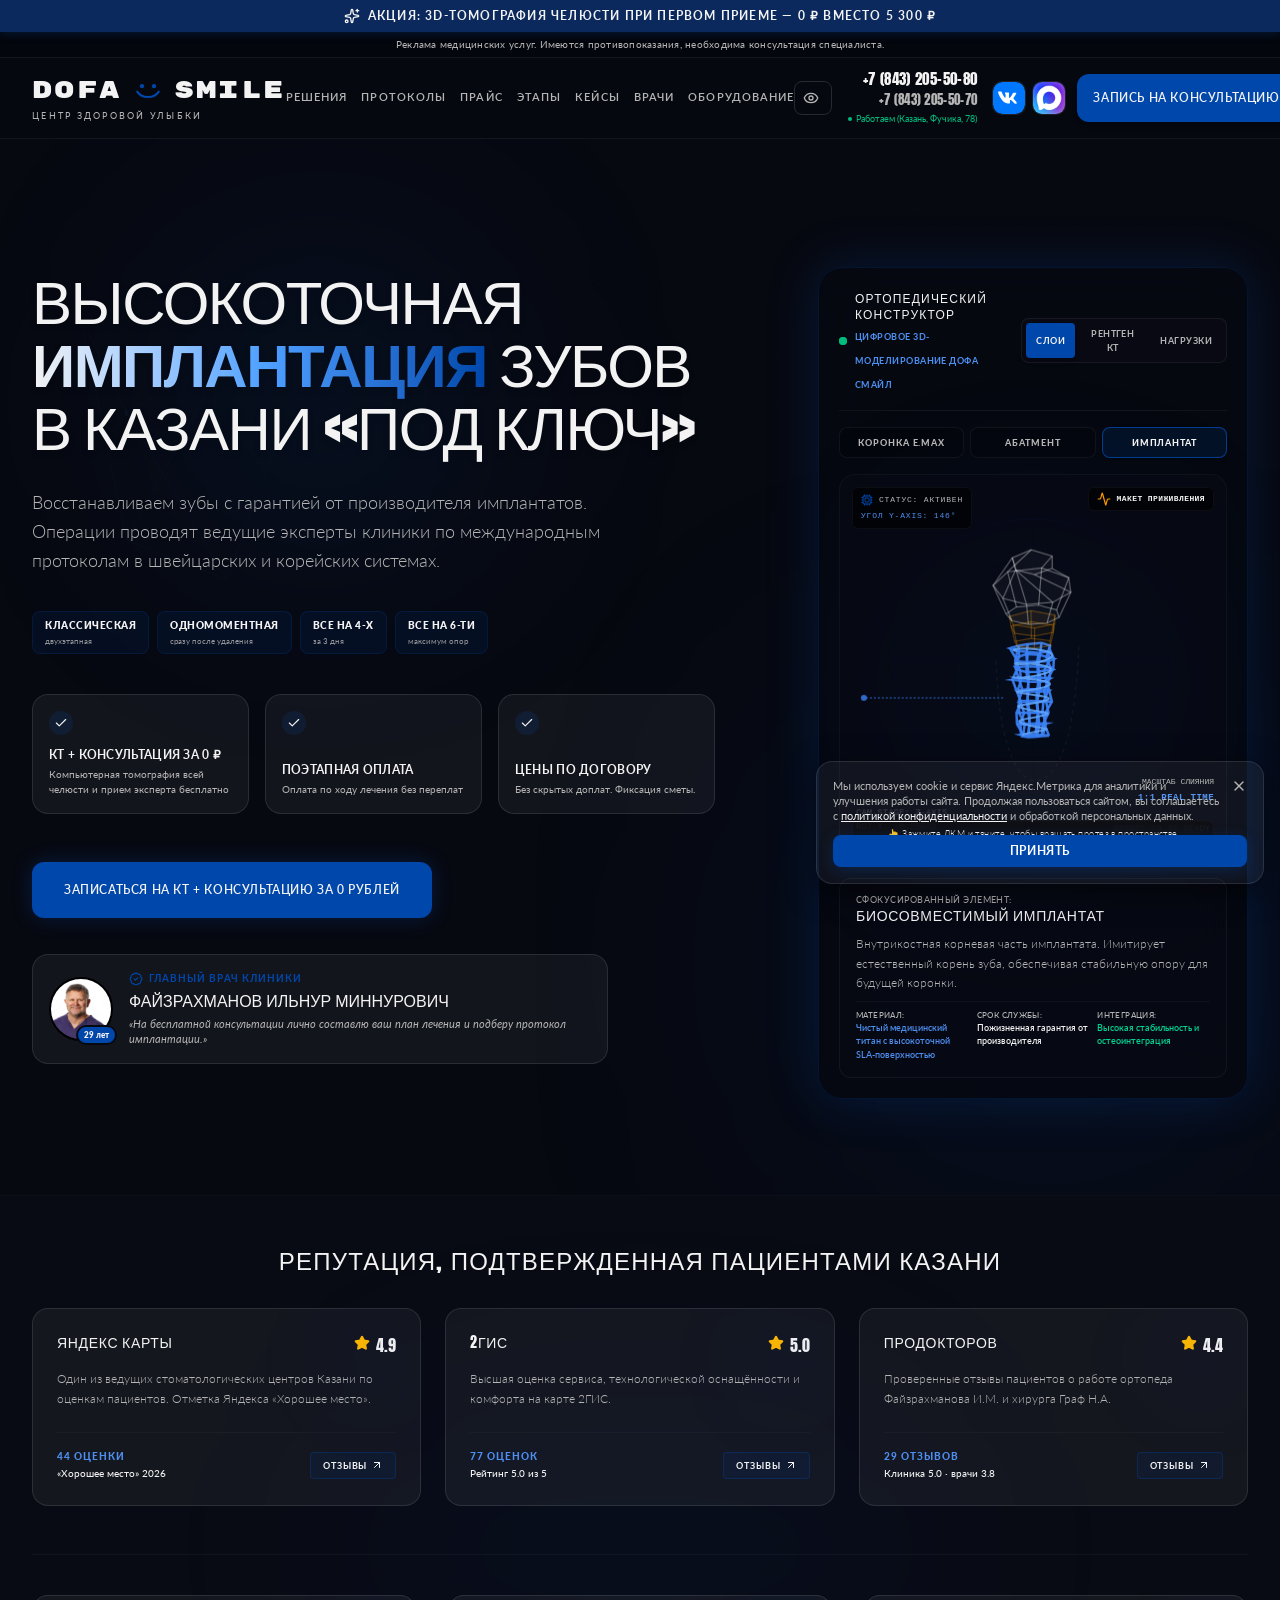
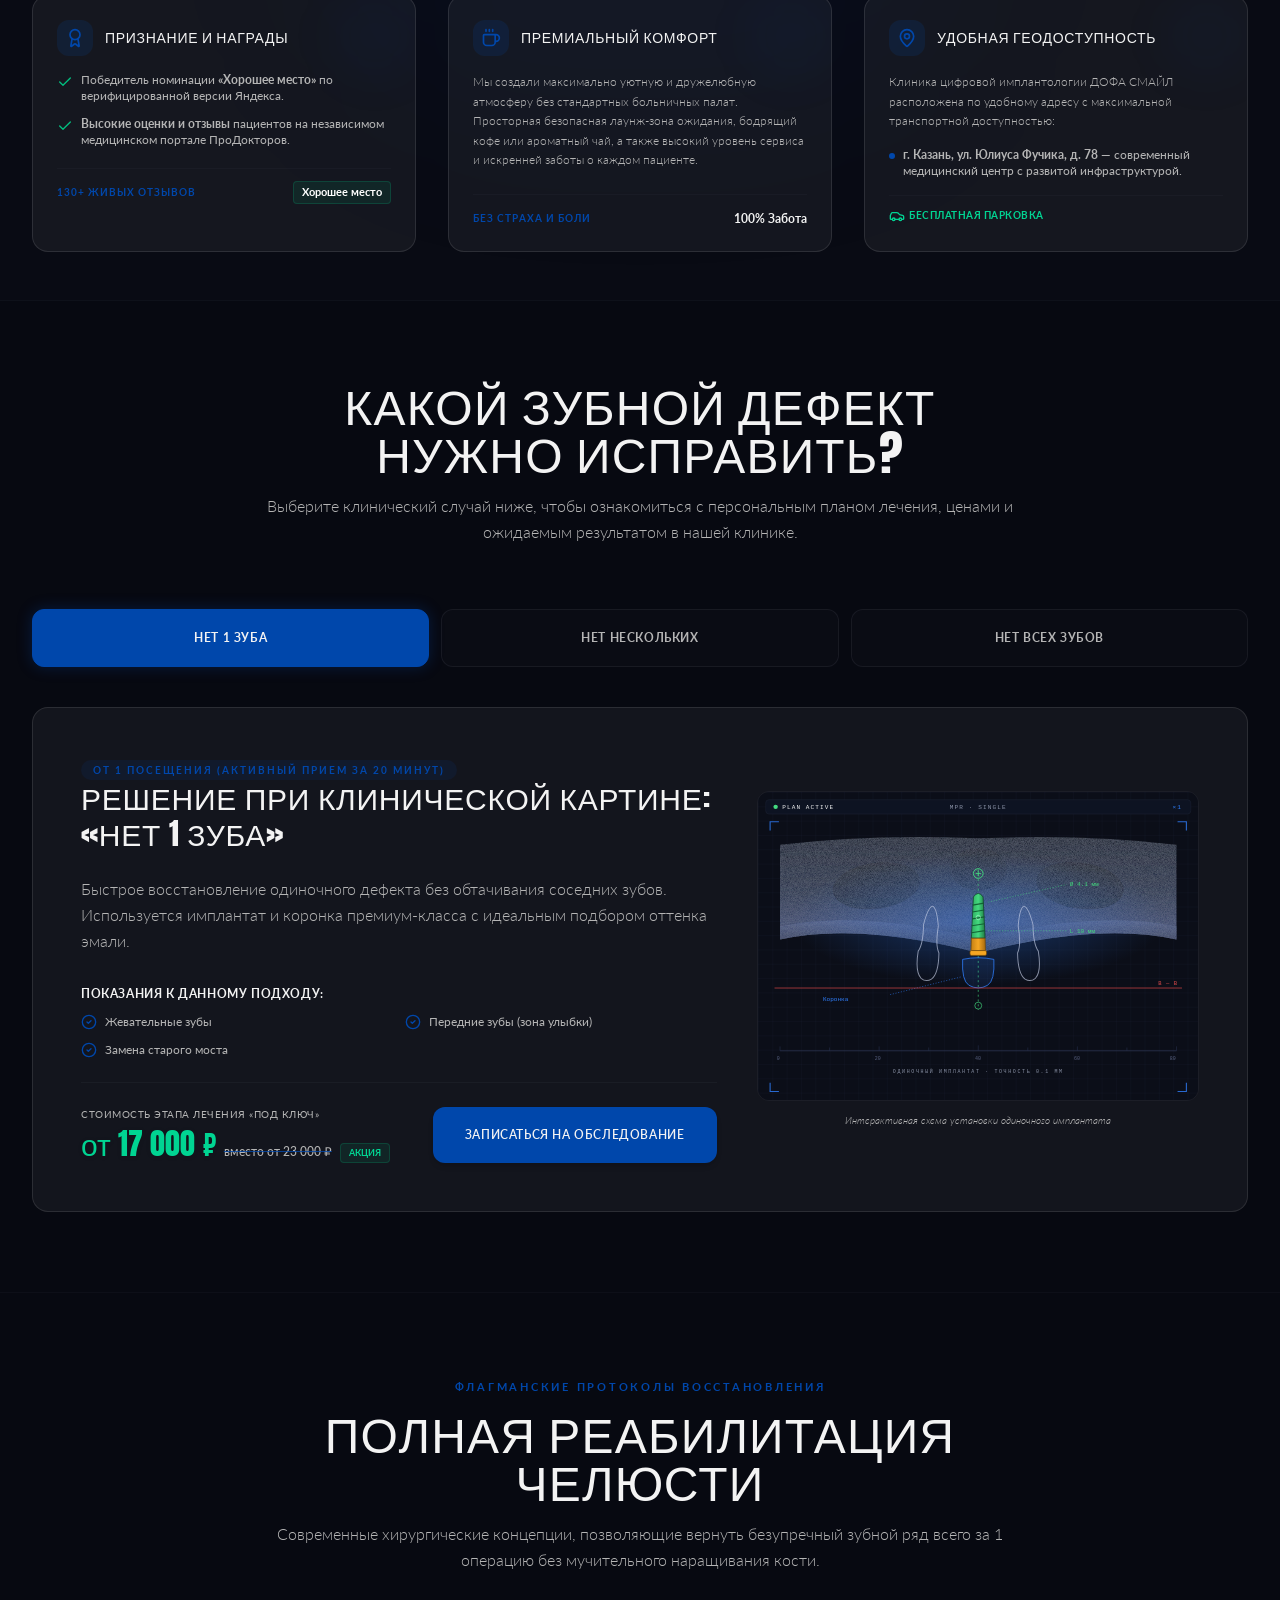
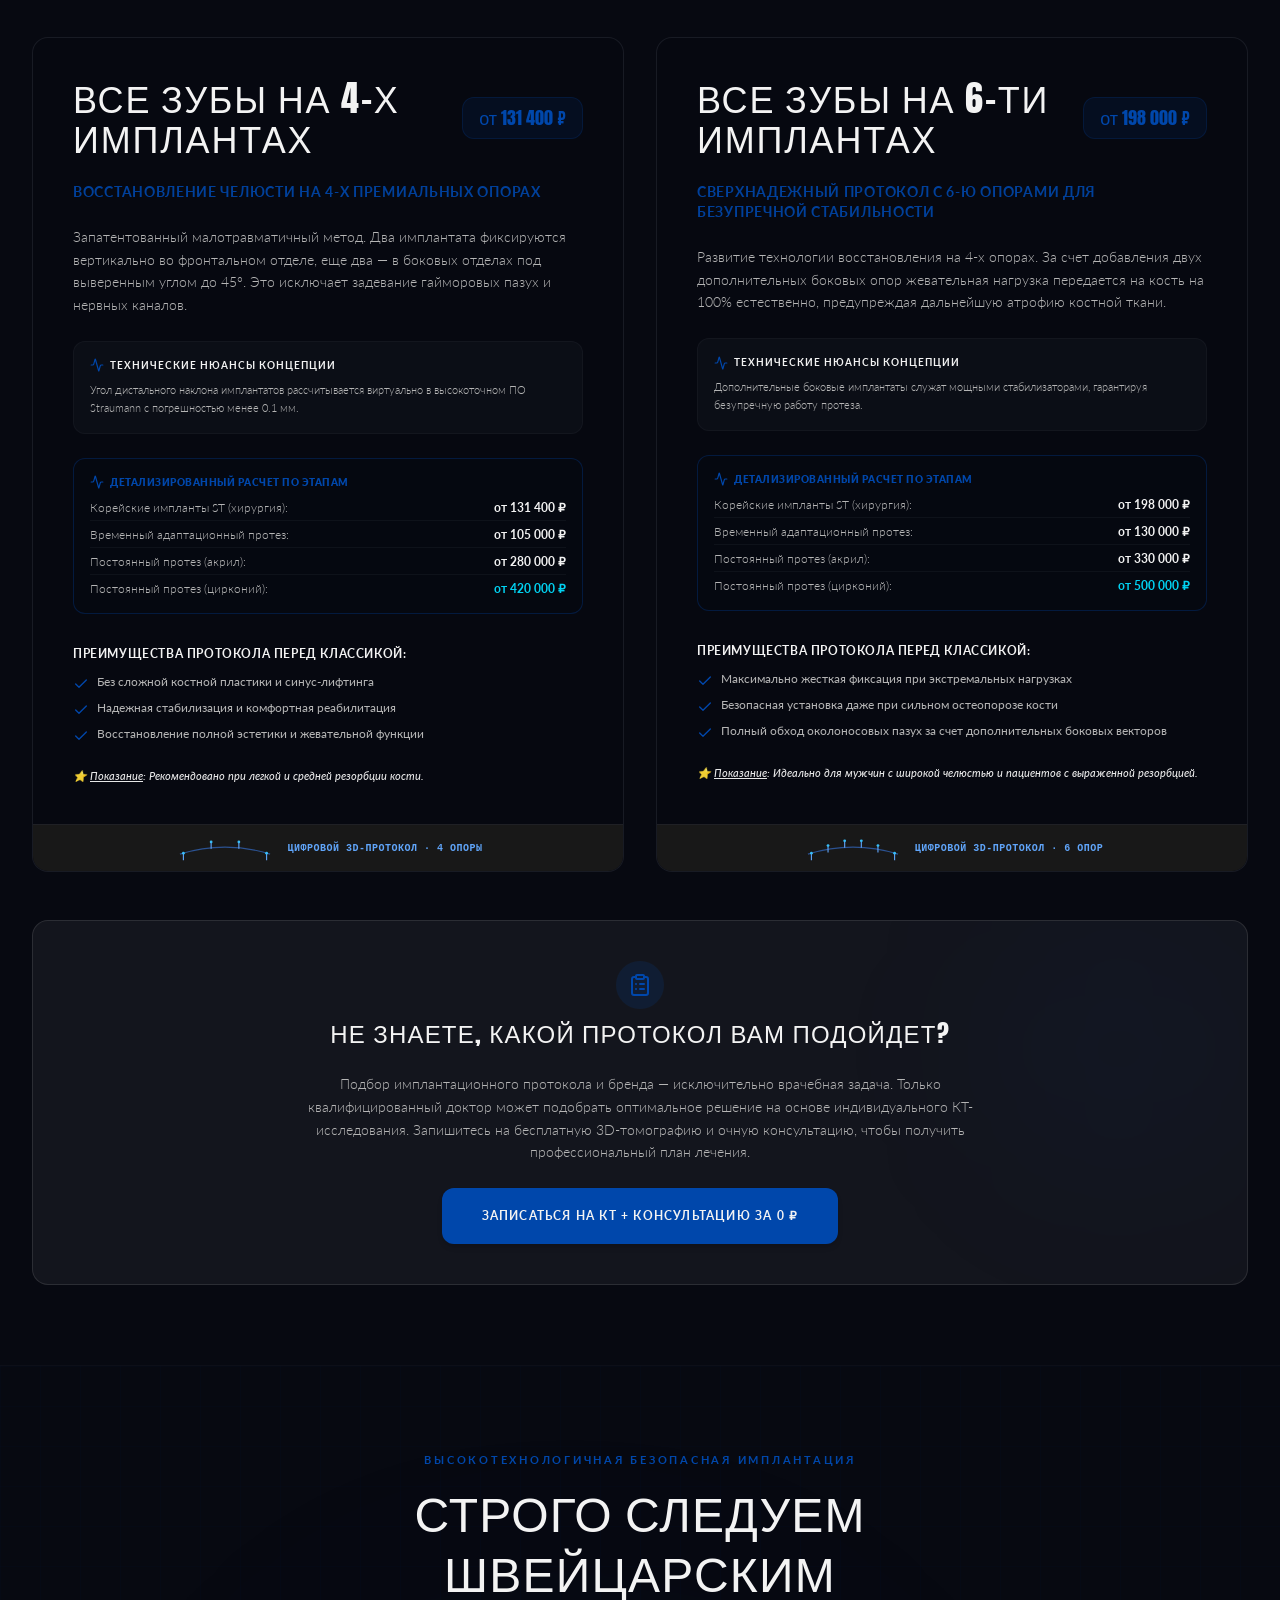
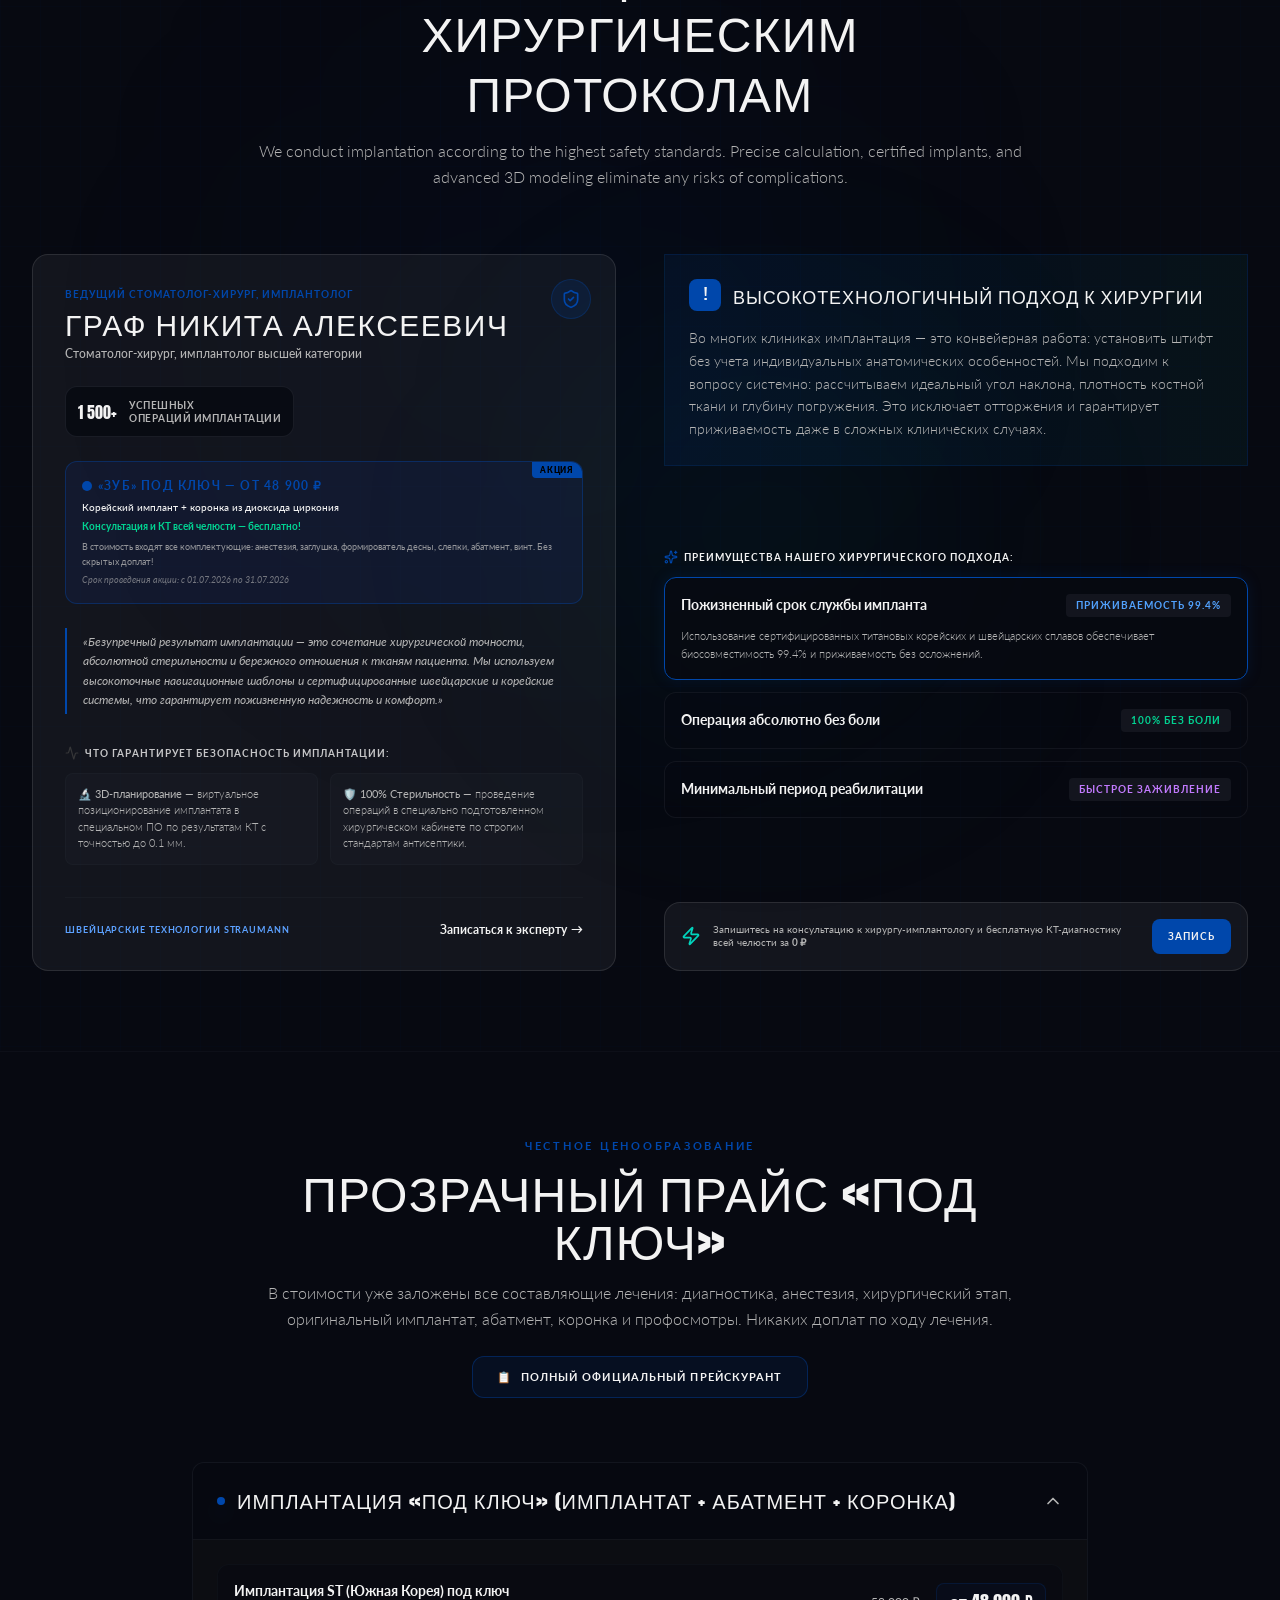
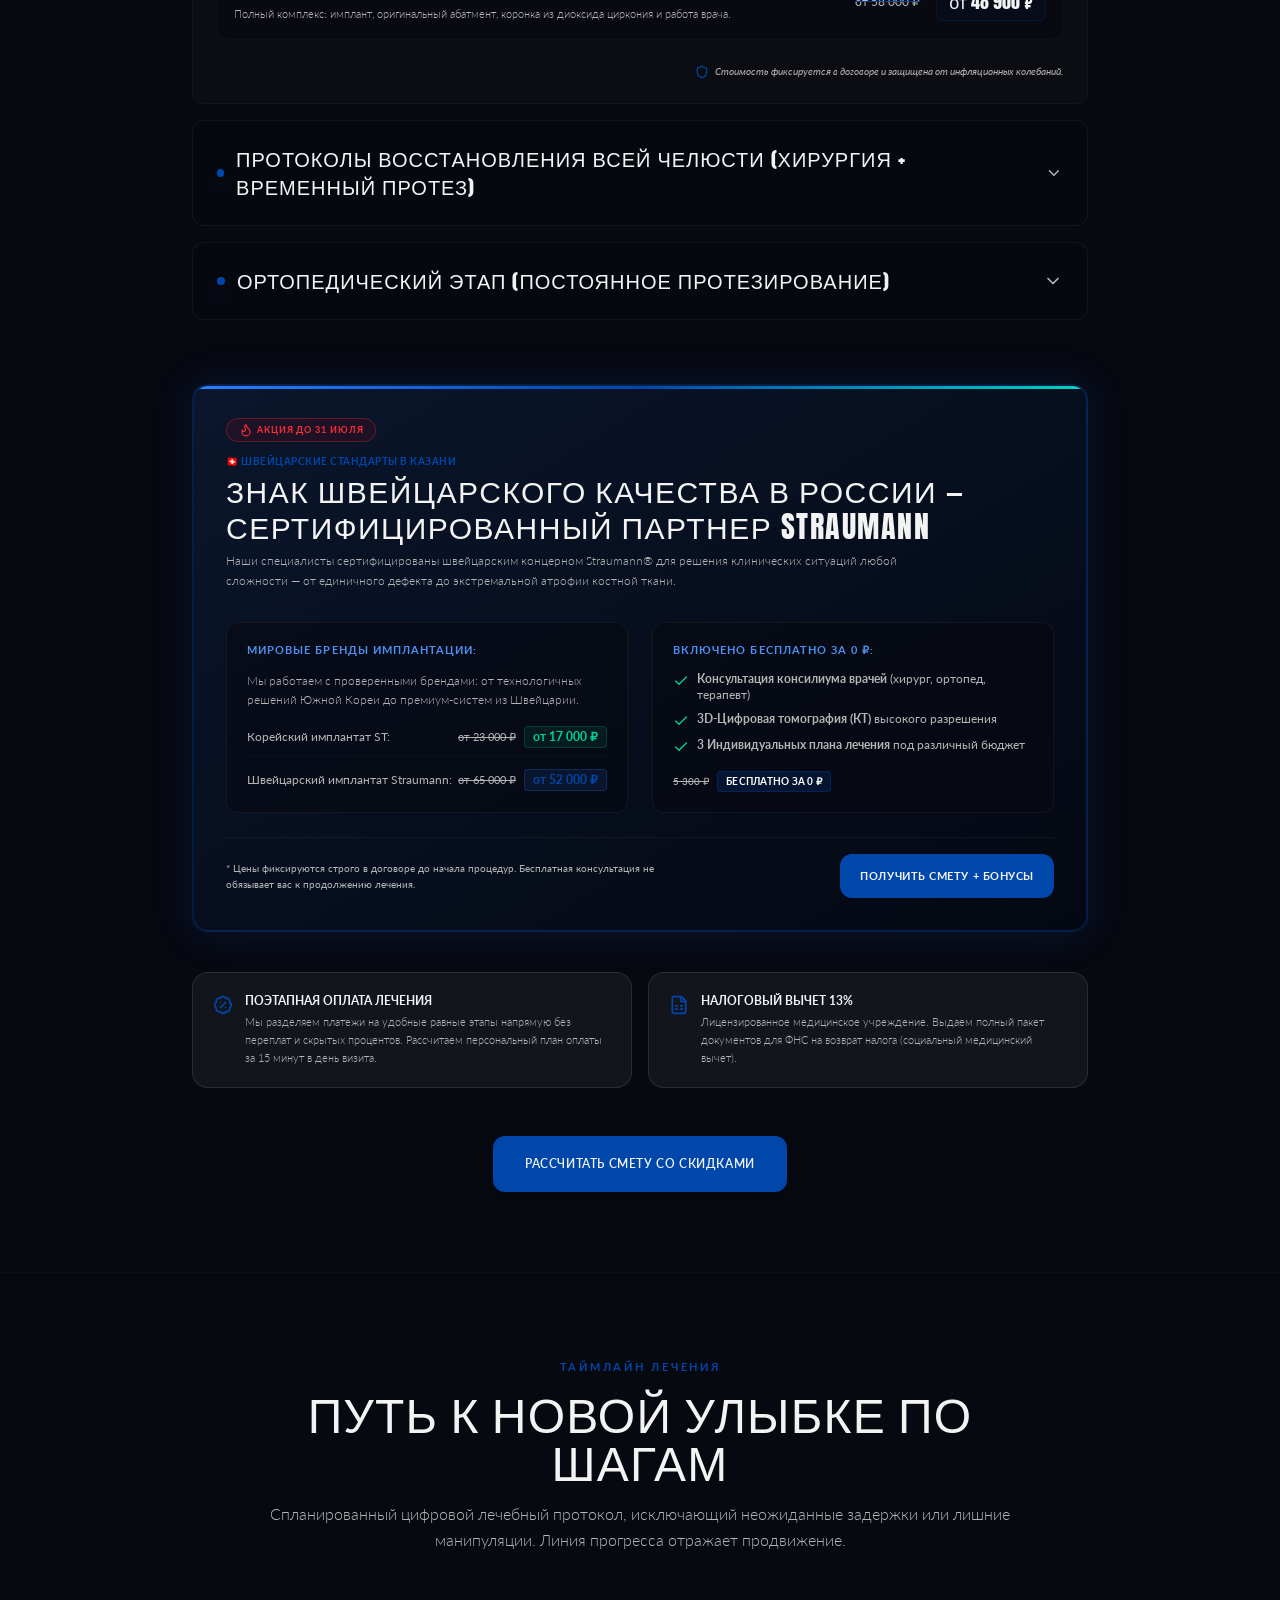
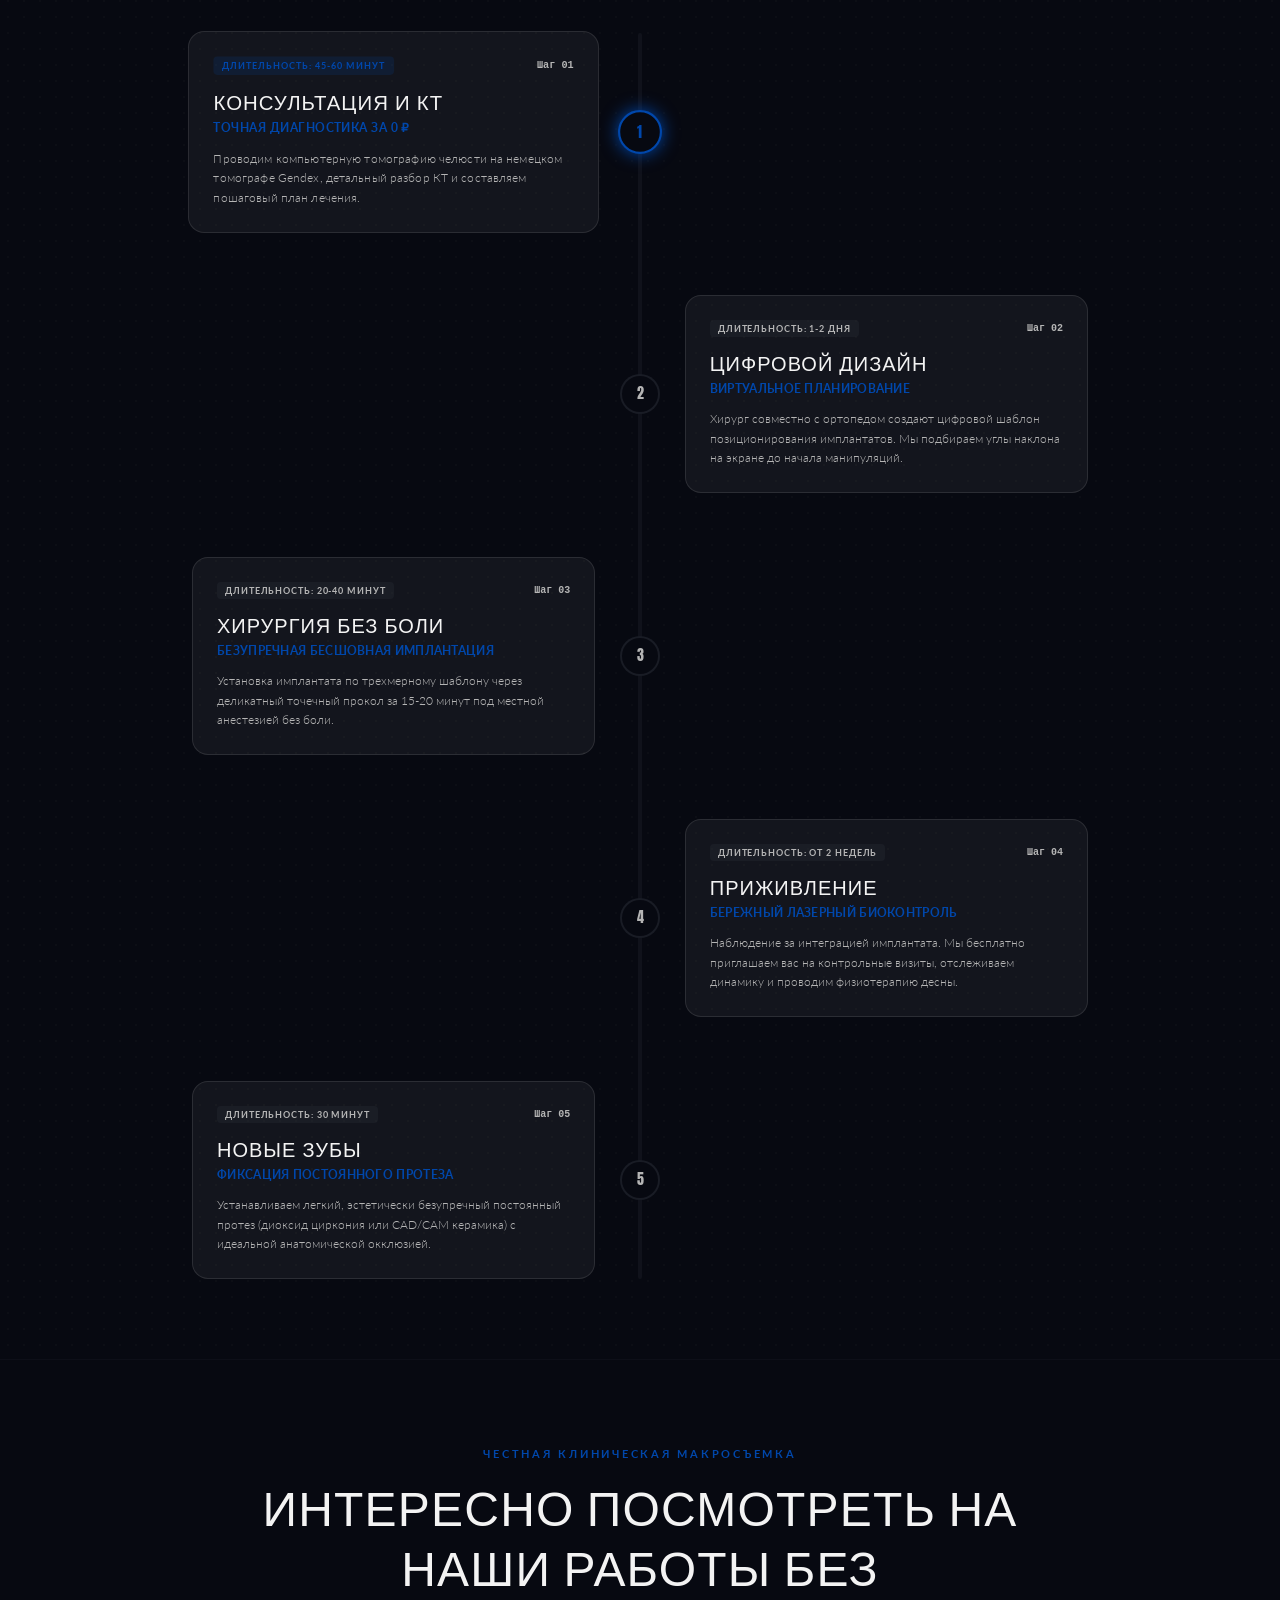
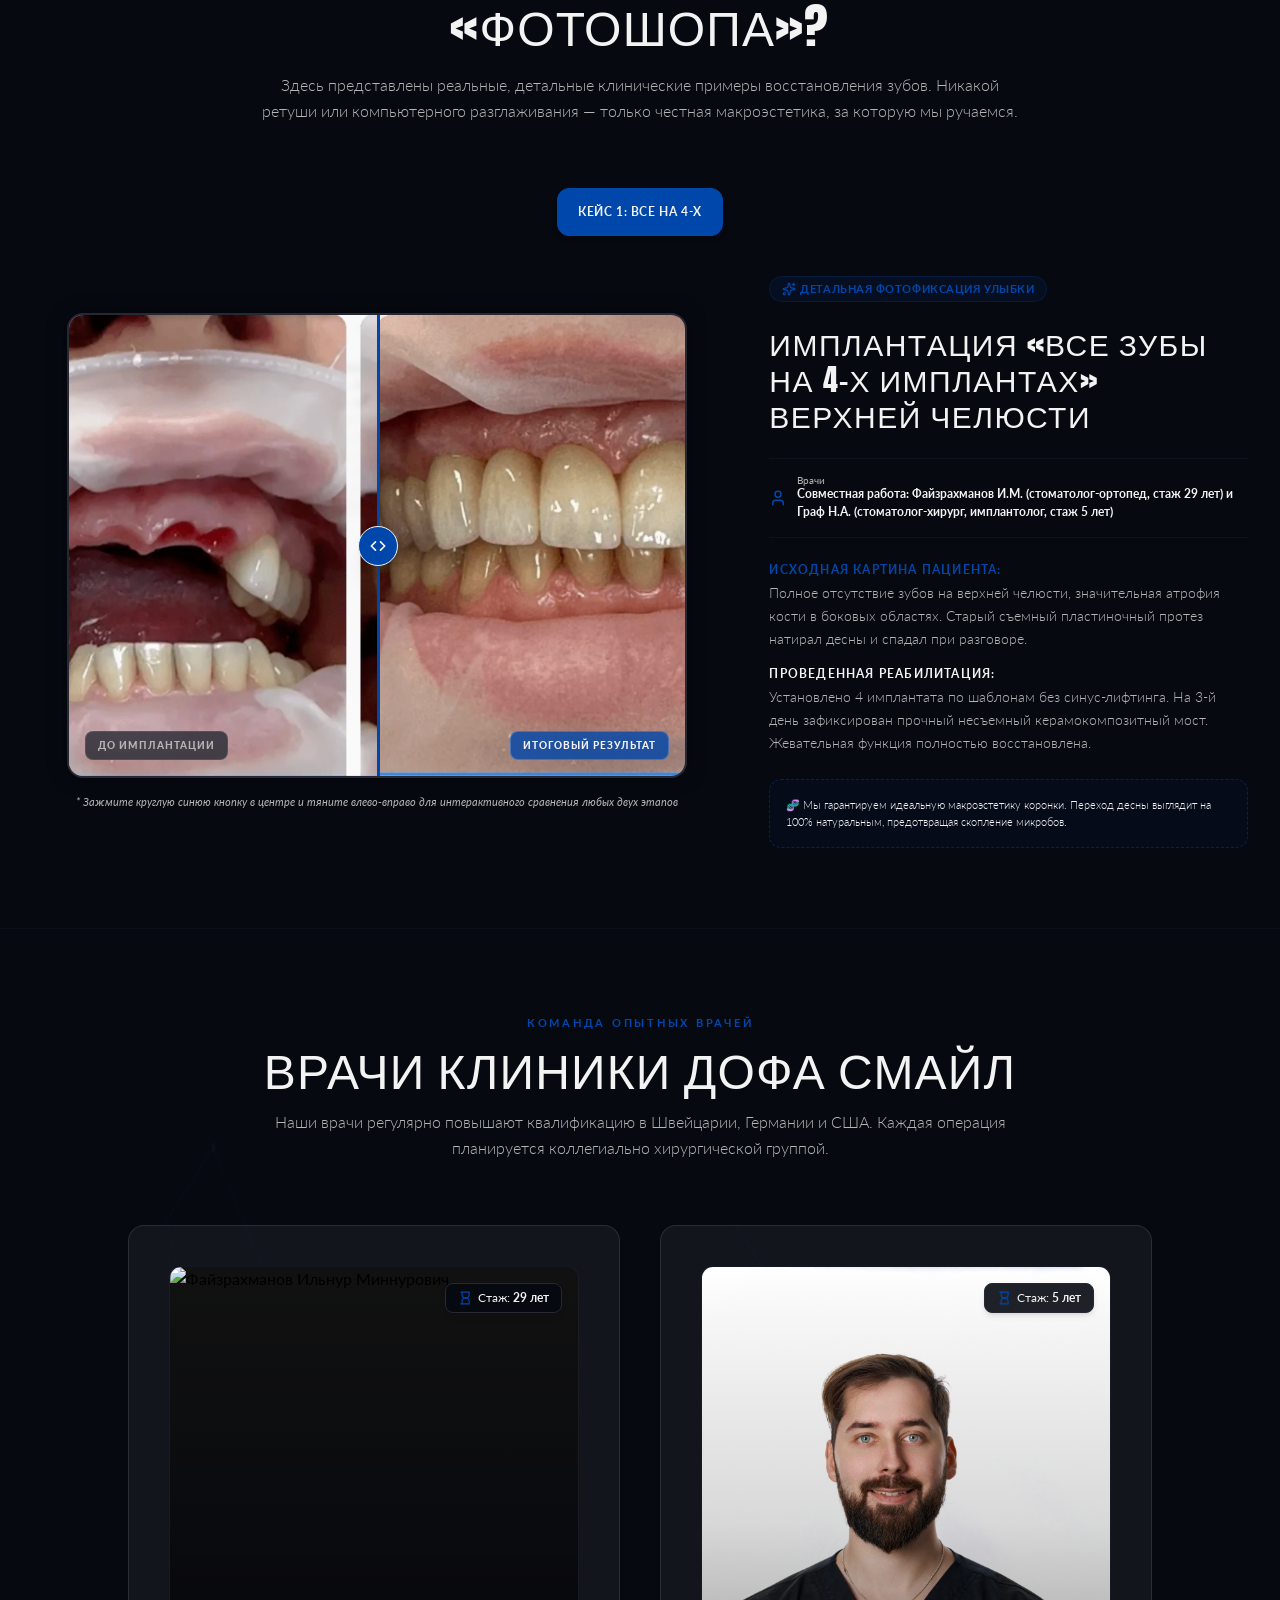
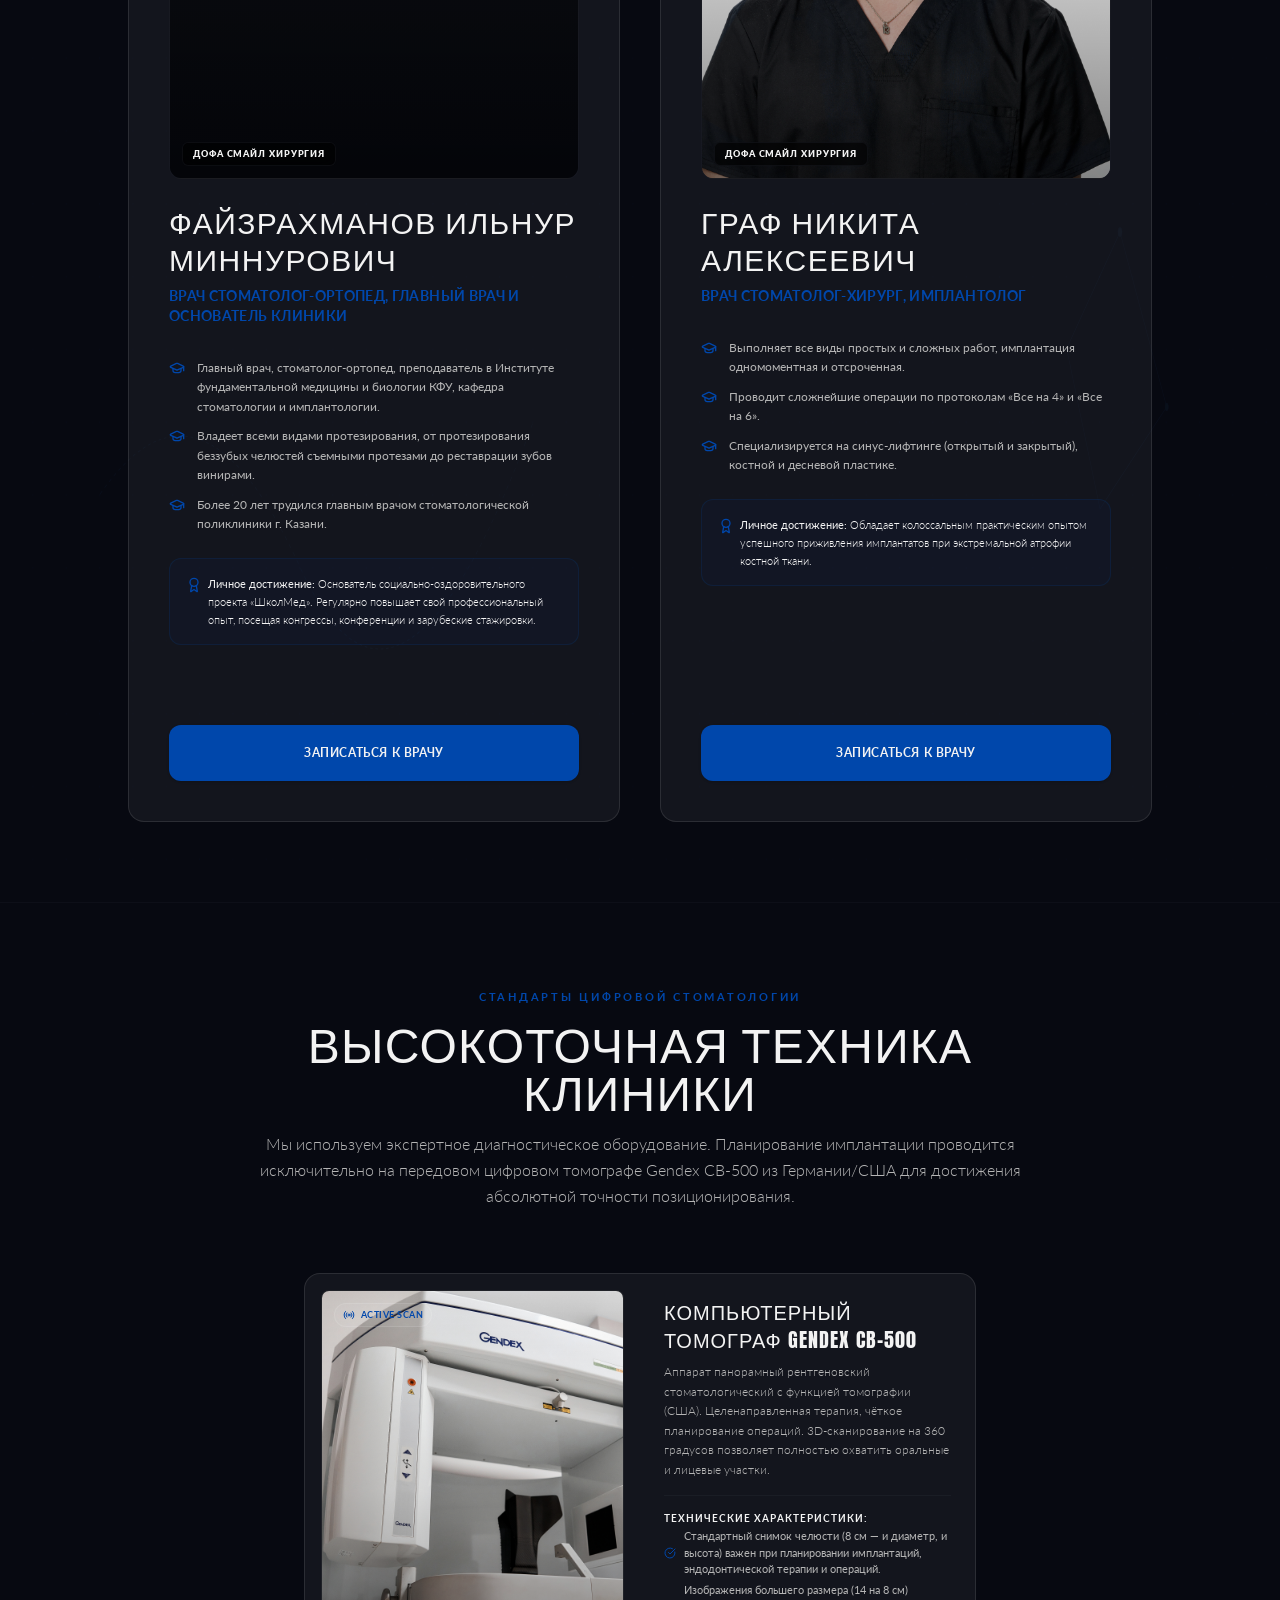
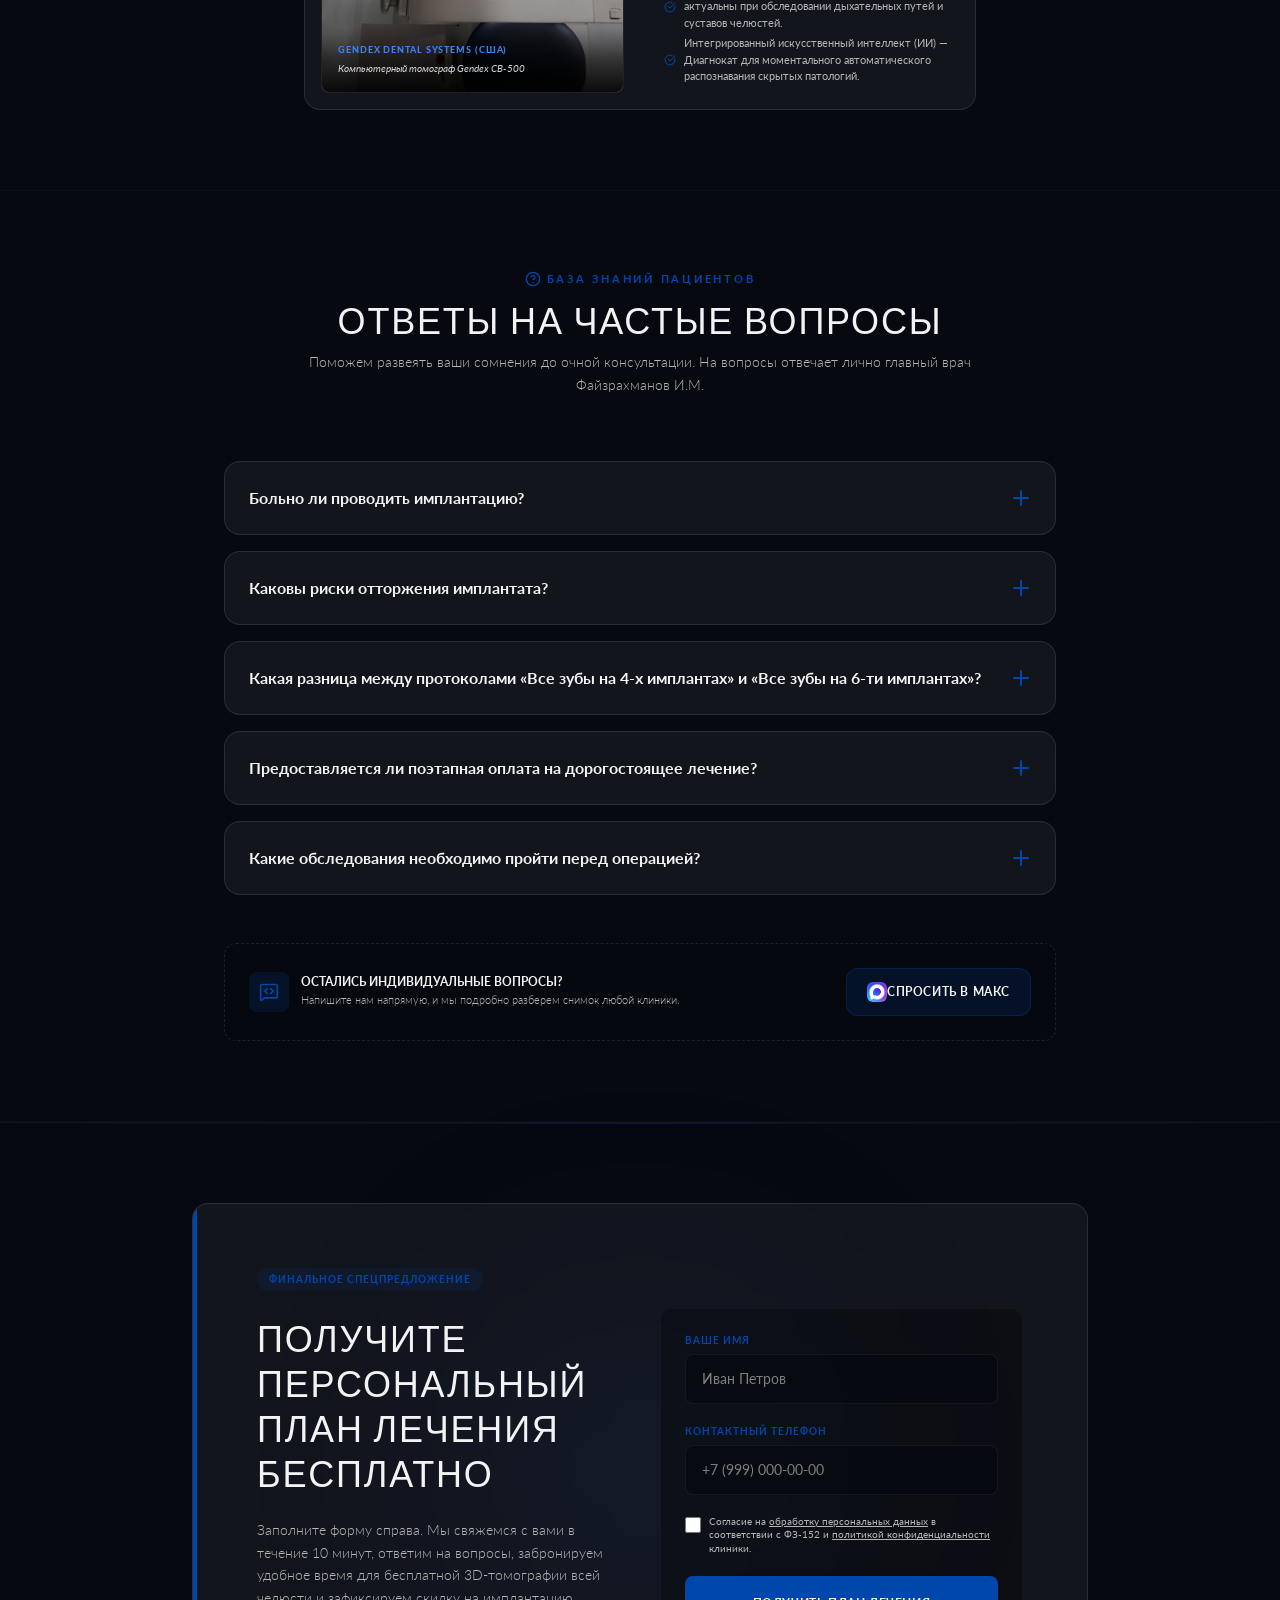
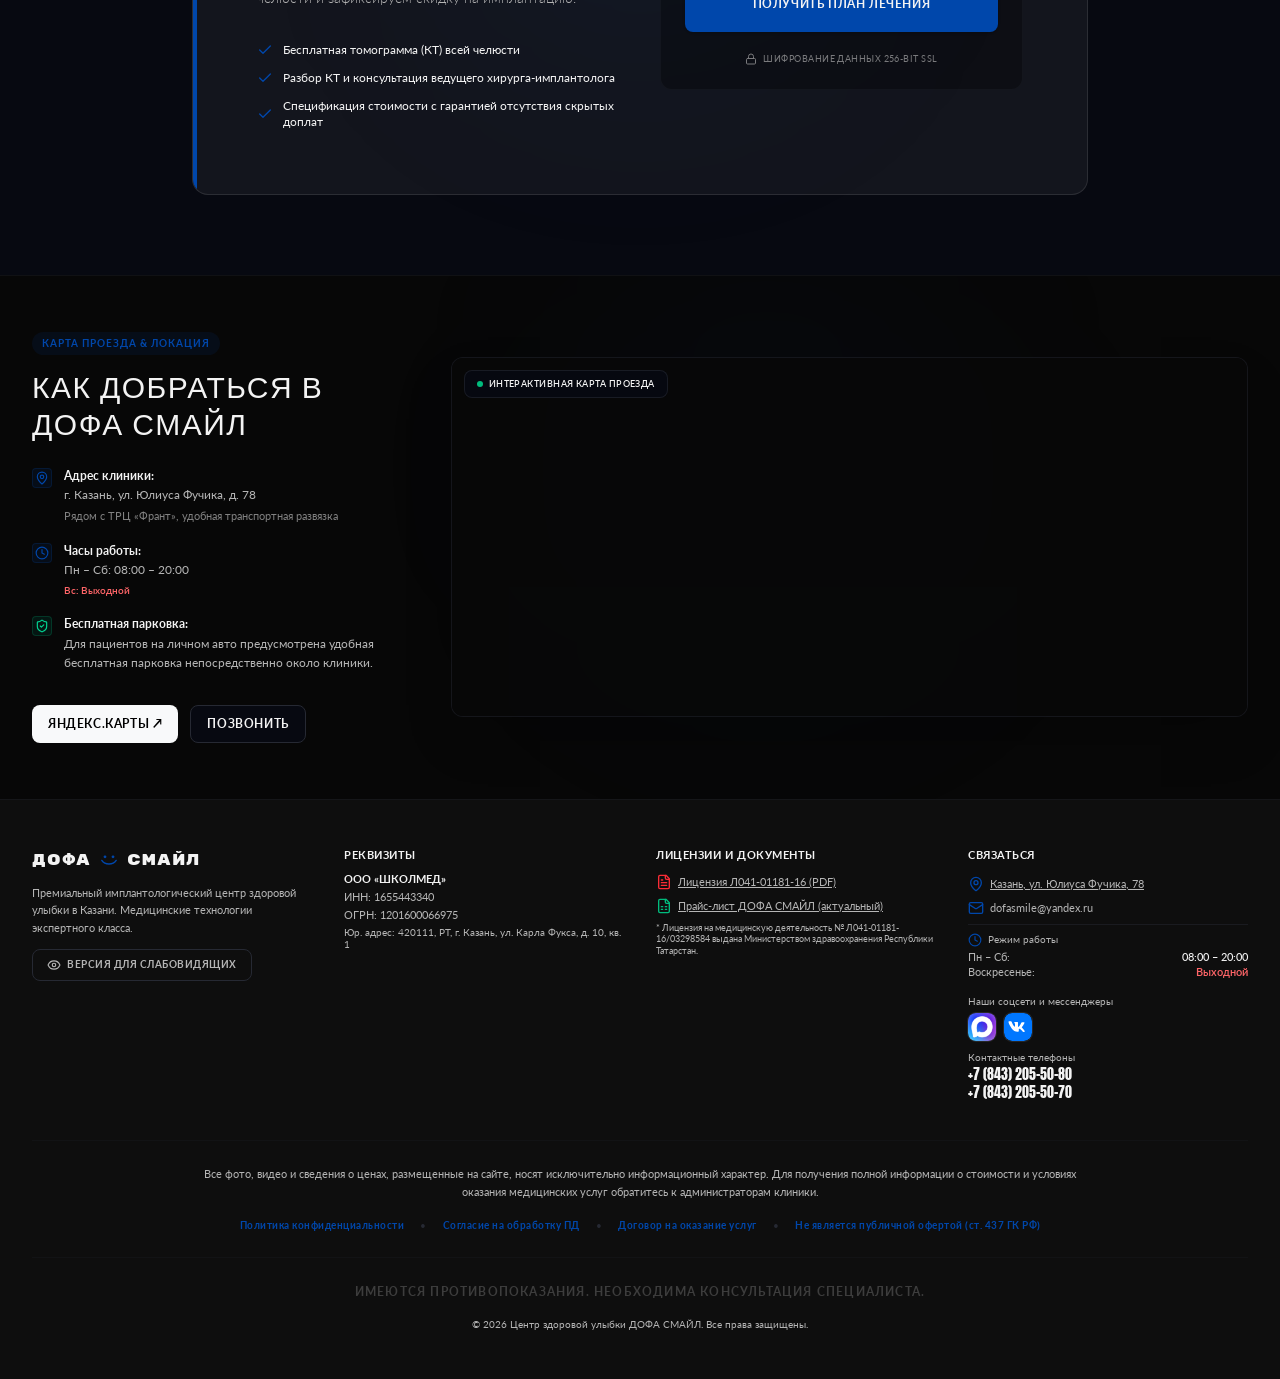
==== commit 0750d021: "Proxy messenger links (MAX, VK, WhatsApp, Telegram) through parent frame Co-Authored-By: Claude Fabl" ====
--- a/index.html
+++ b/index.html
@@ -127,7 +127,7 @@
       });
     </script>
     <!-- /Yandex.Metrika counter -->
-    <script type="module" crossorigin src="app.js?v=6"></script>
+    <script type="module" crossorigin src="app.js?v=7"></script>
     <link rel="stylesheet" crossorigin href="app.css?v=4">
   </head>
   <body>
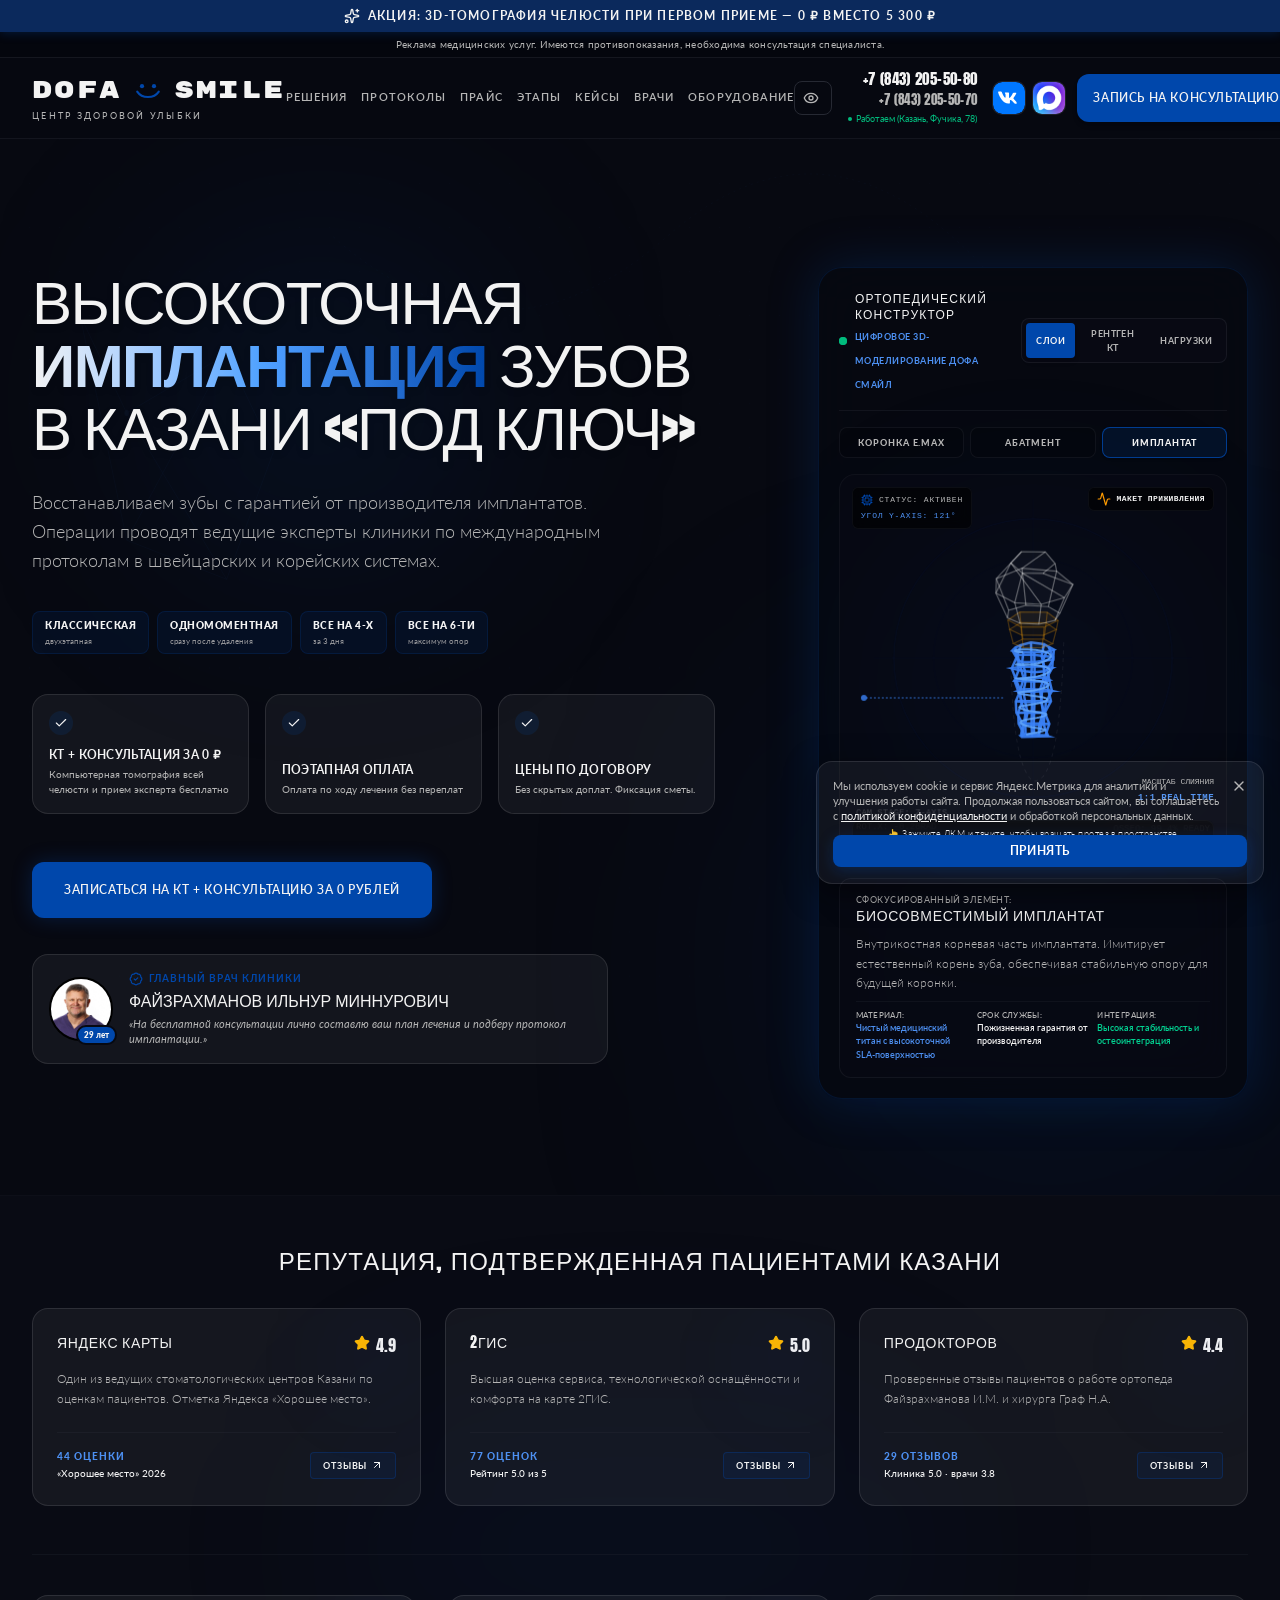
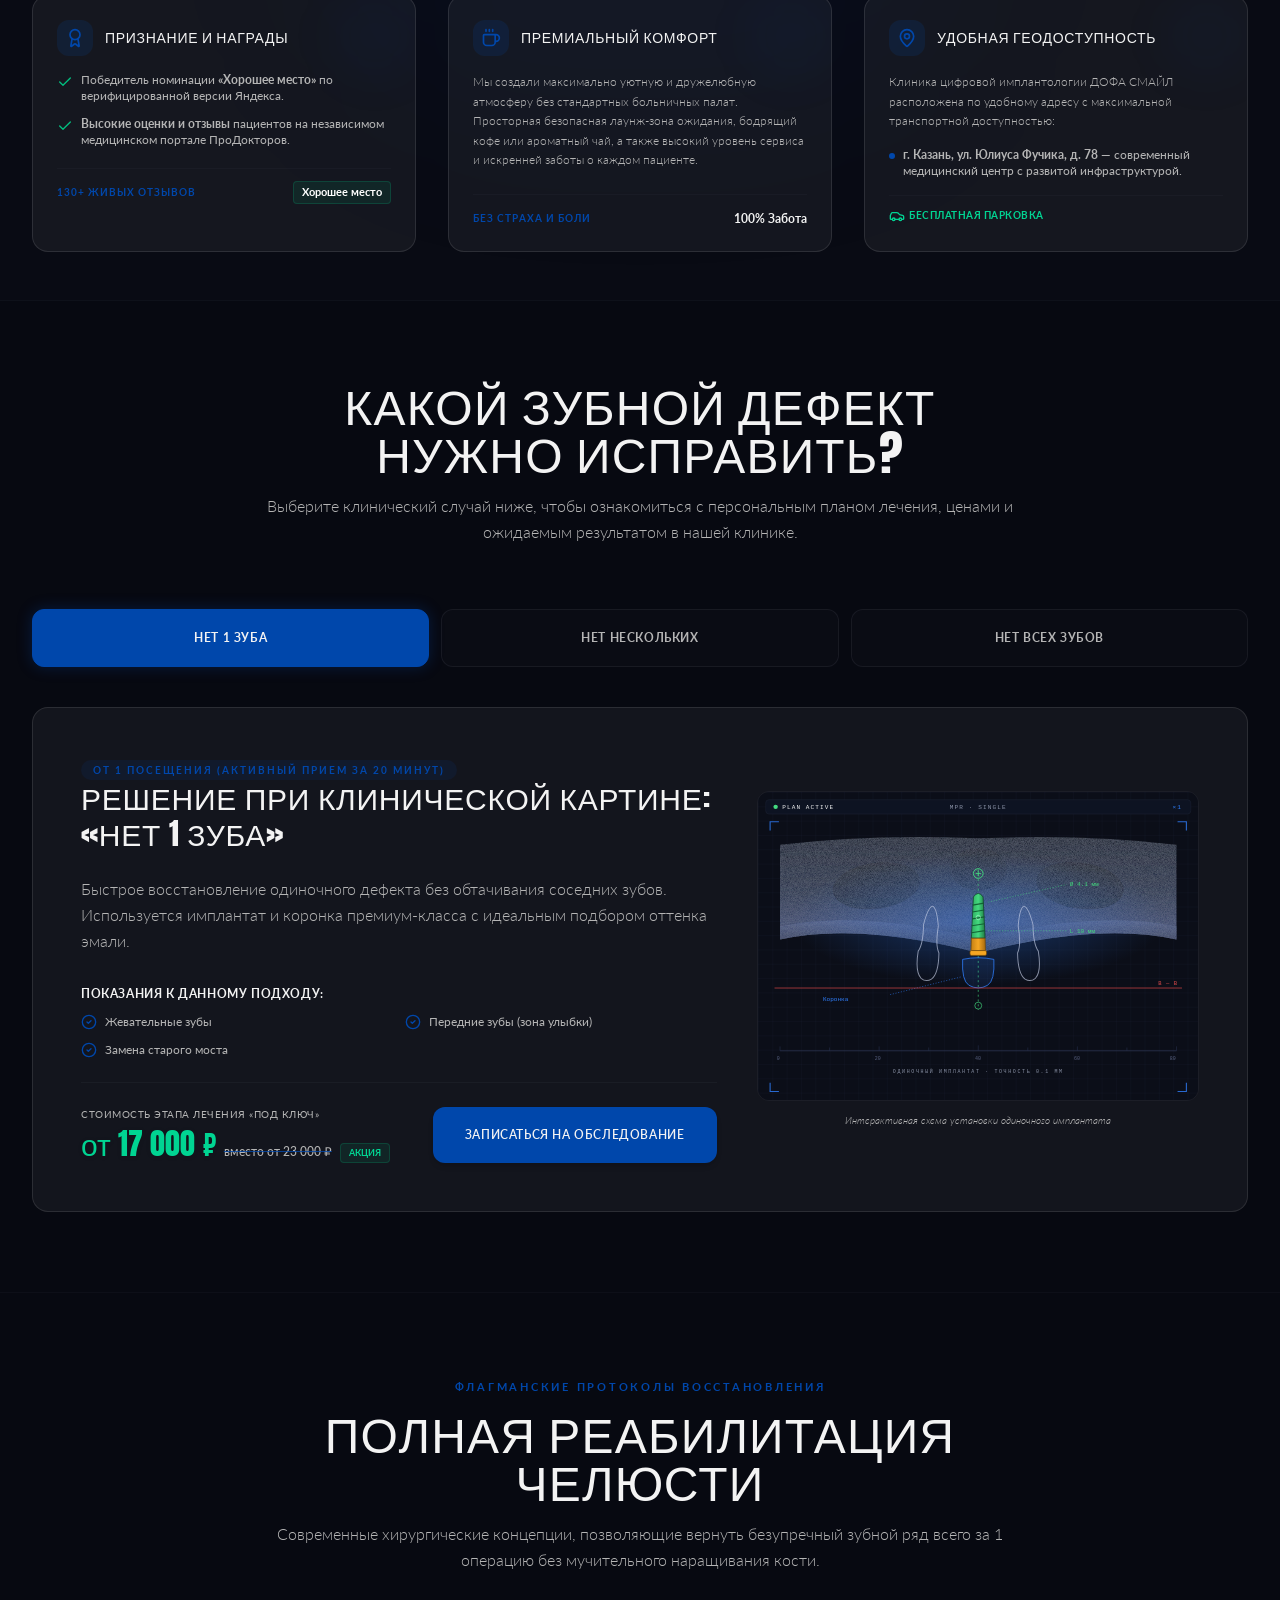
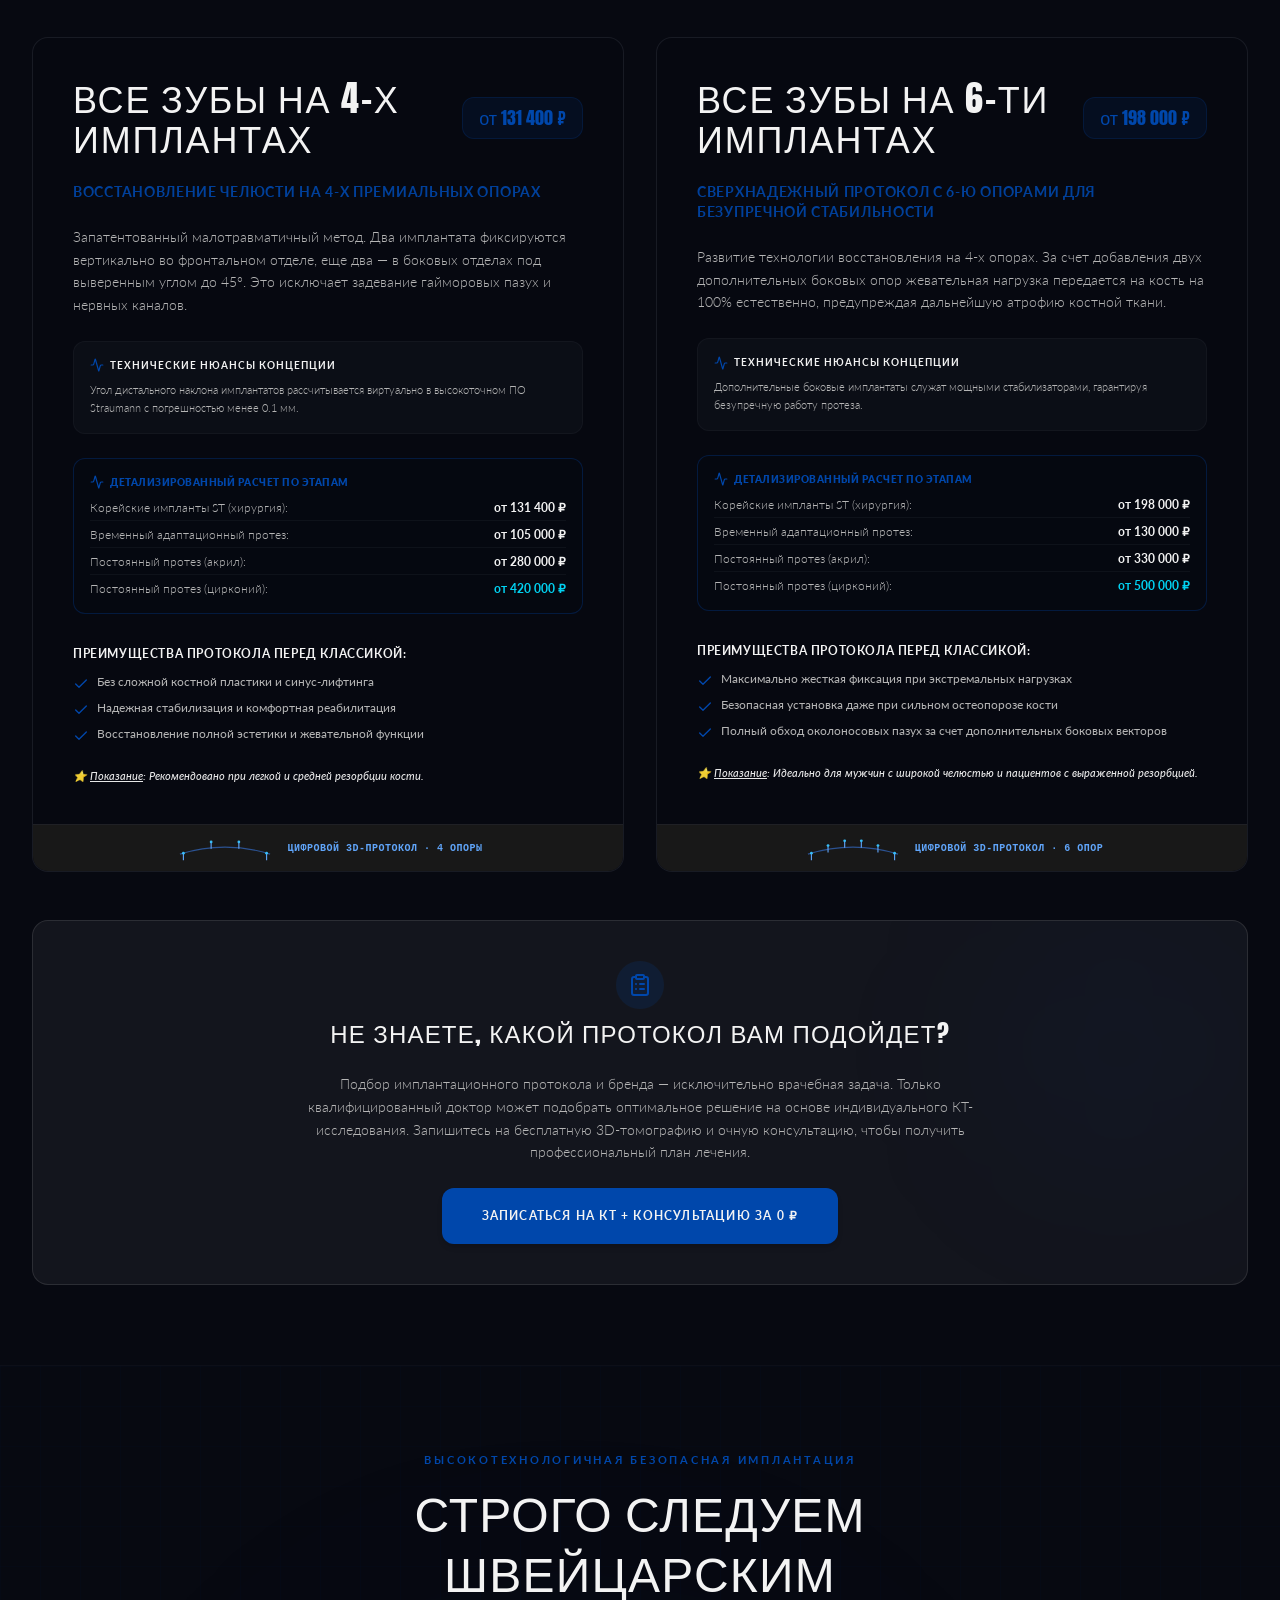
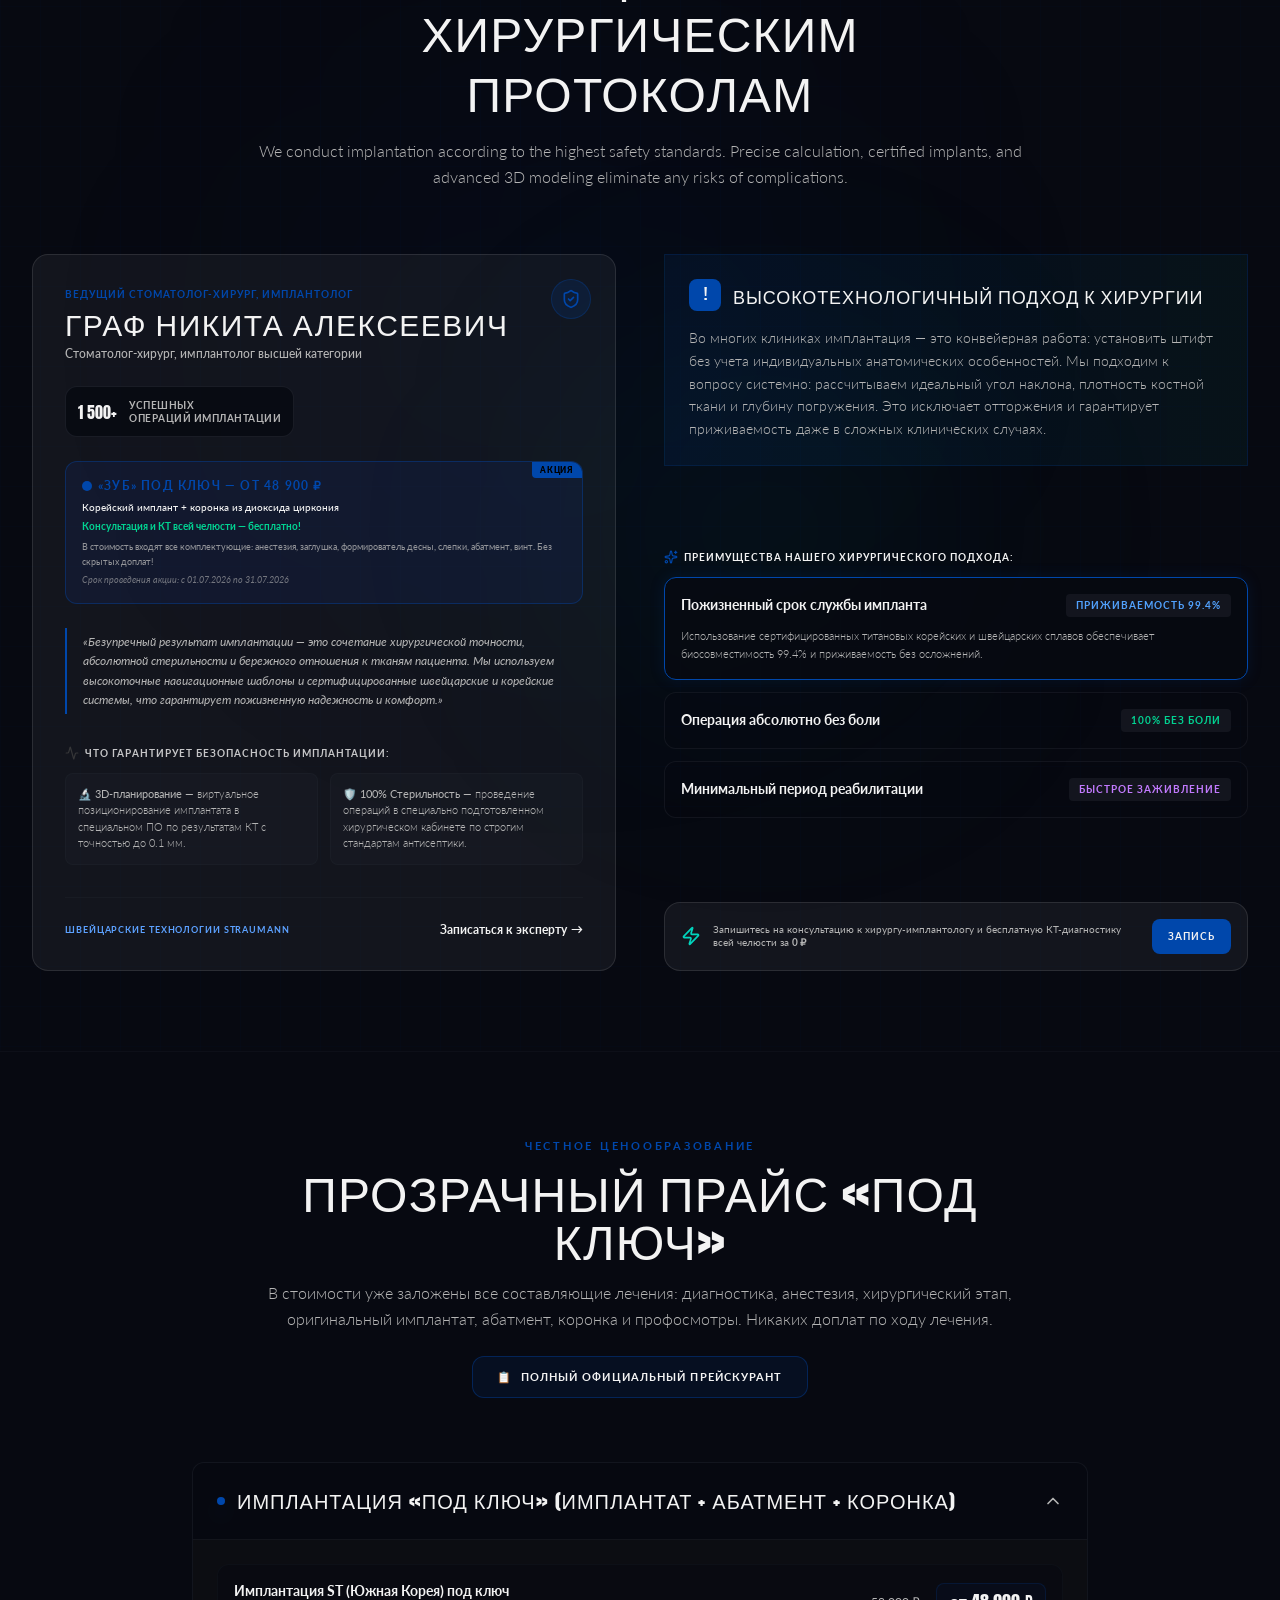
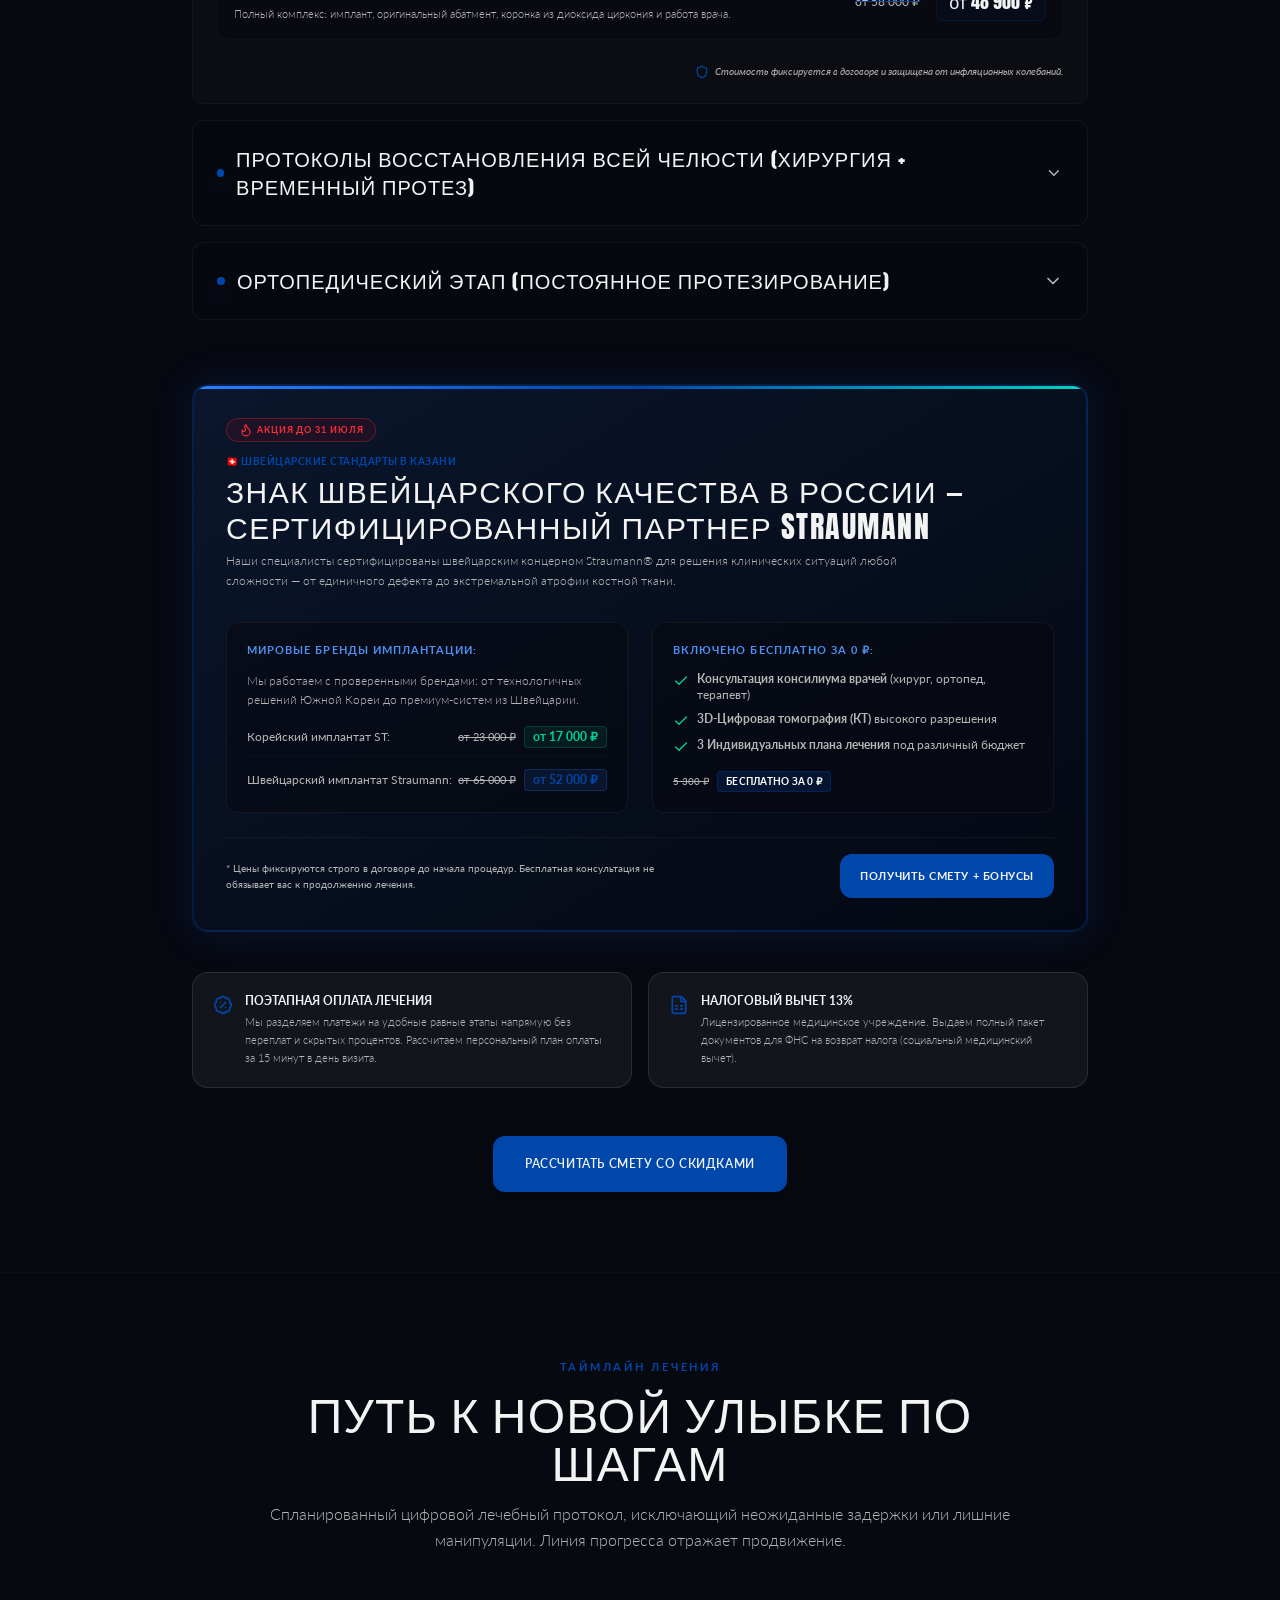
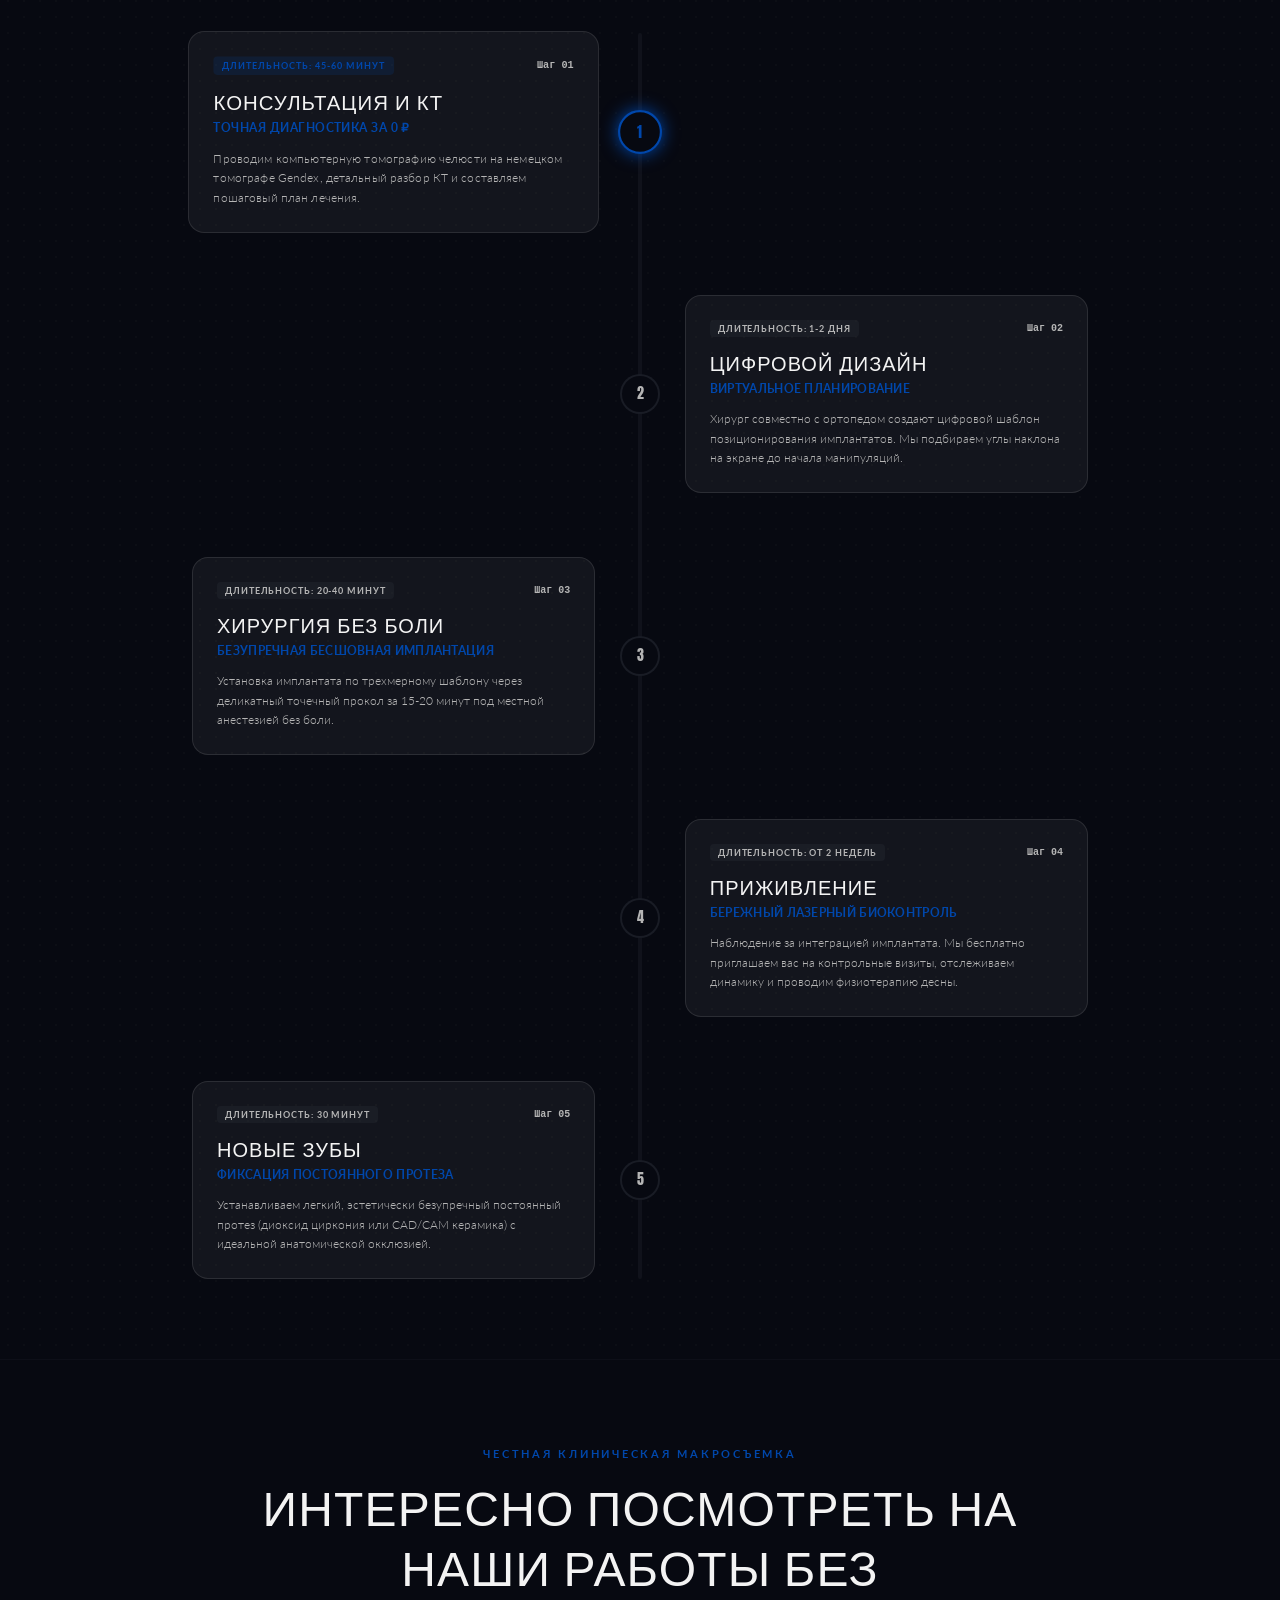
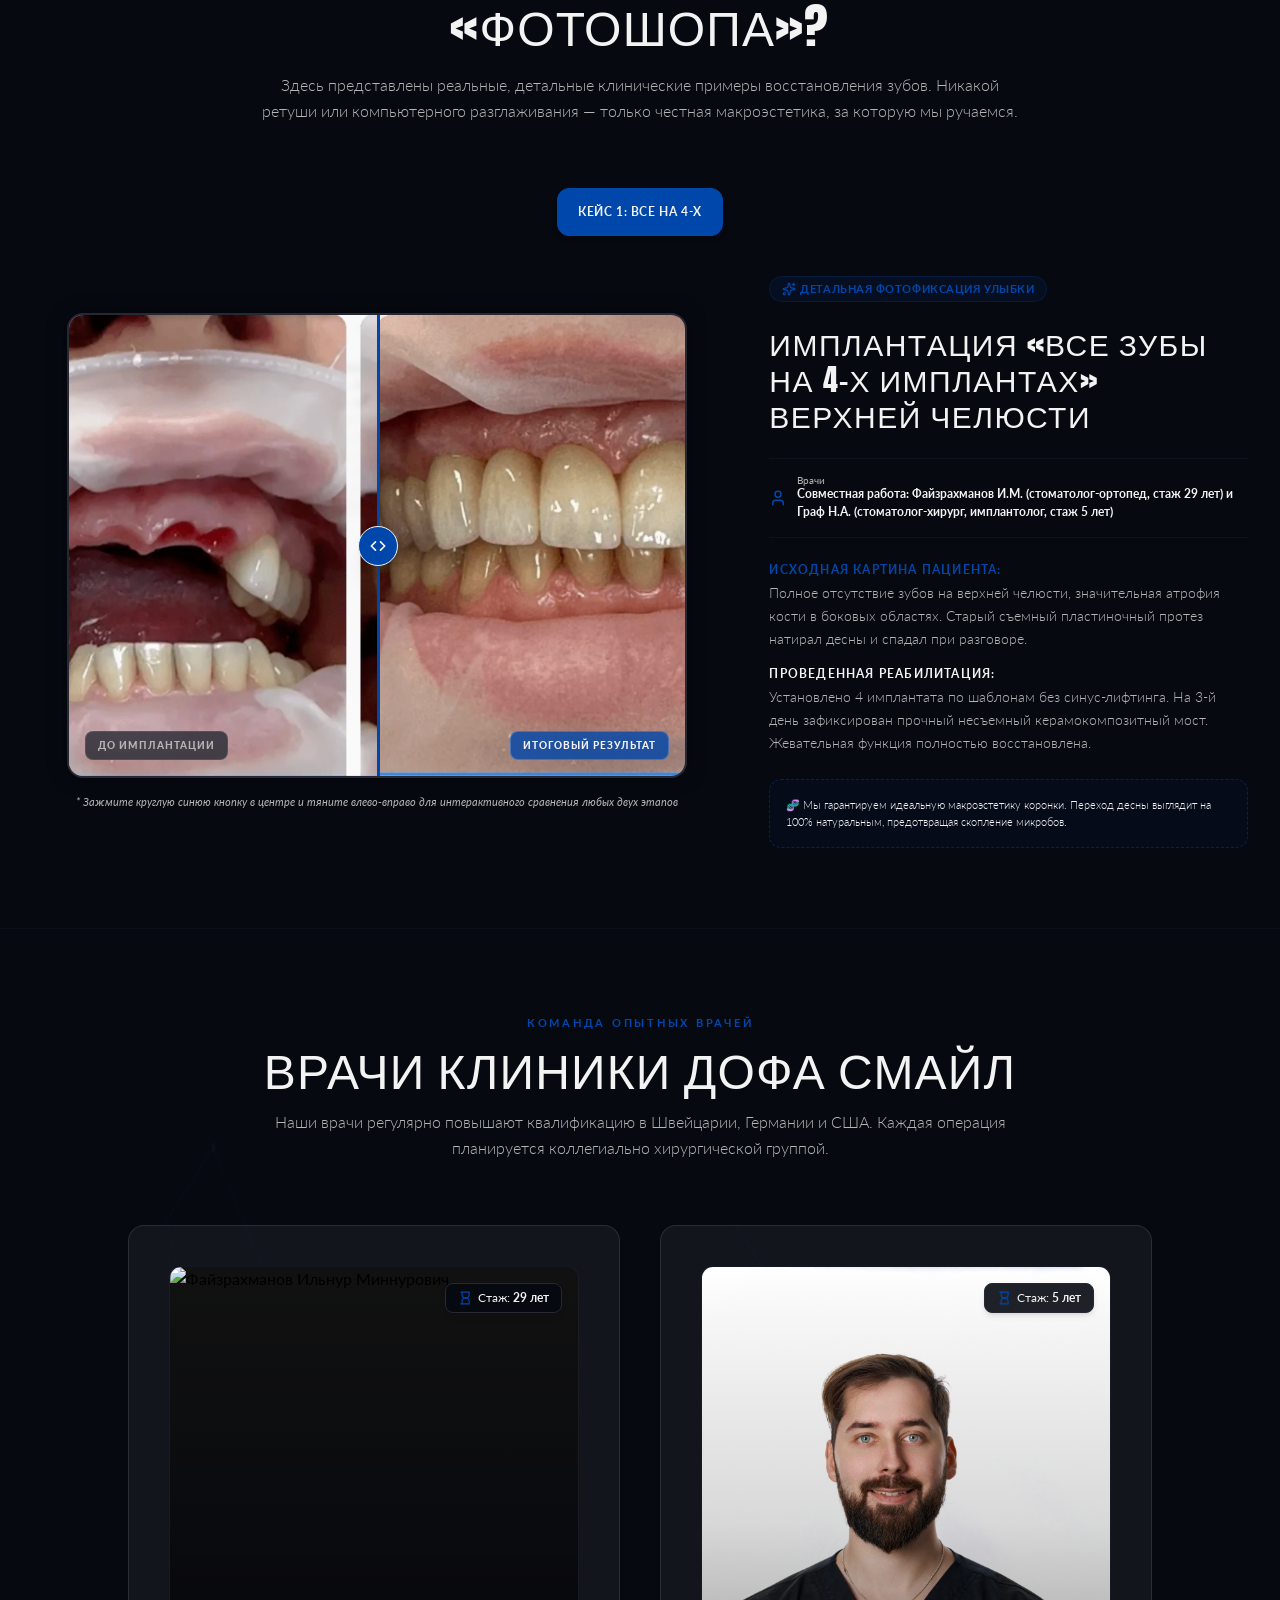
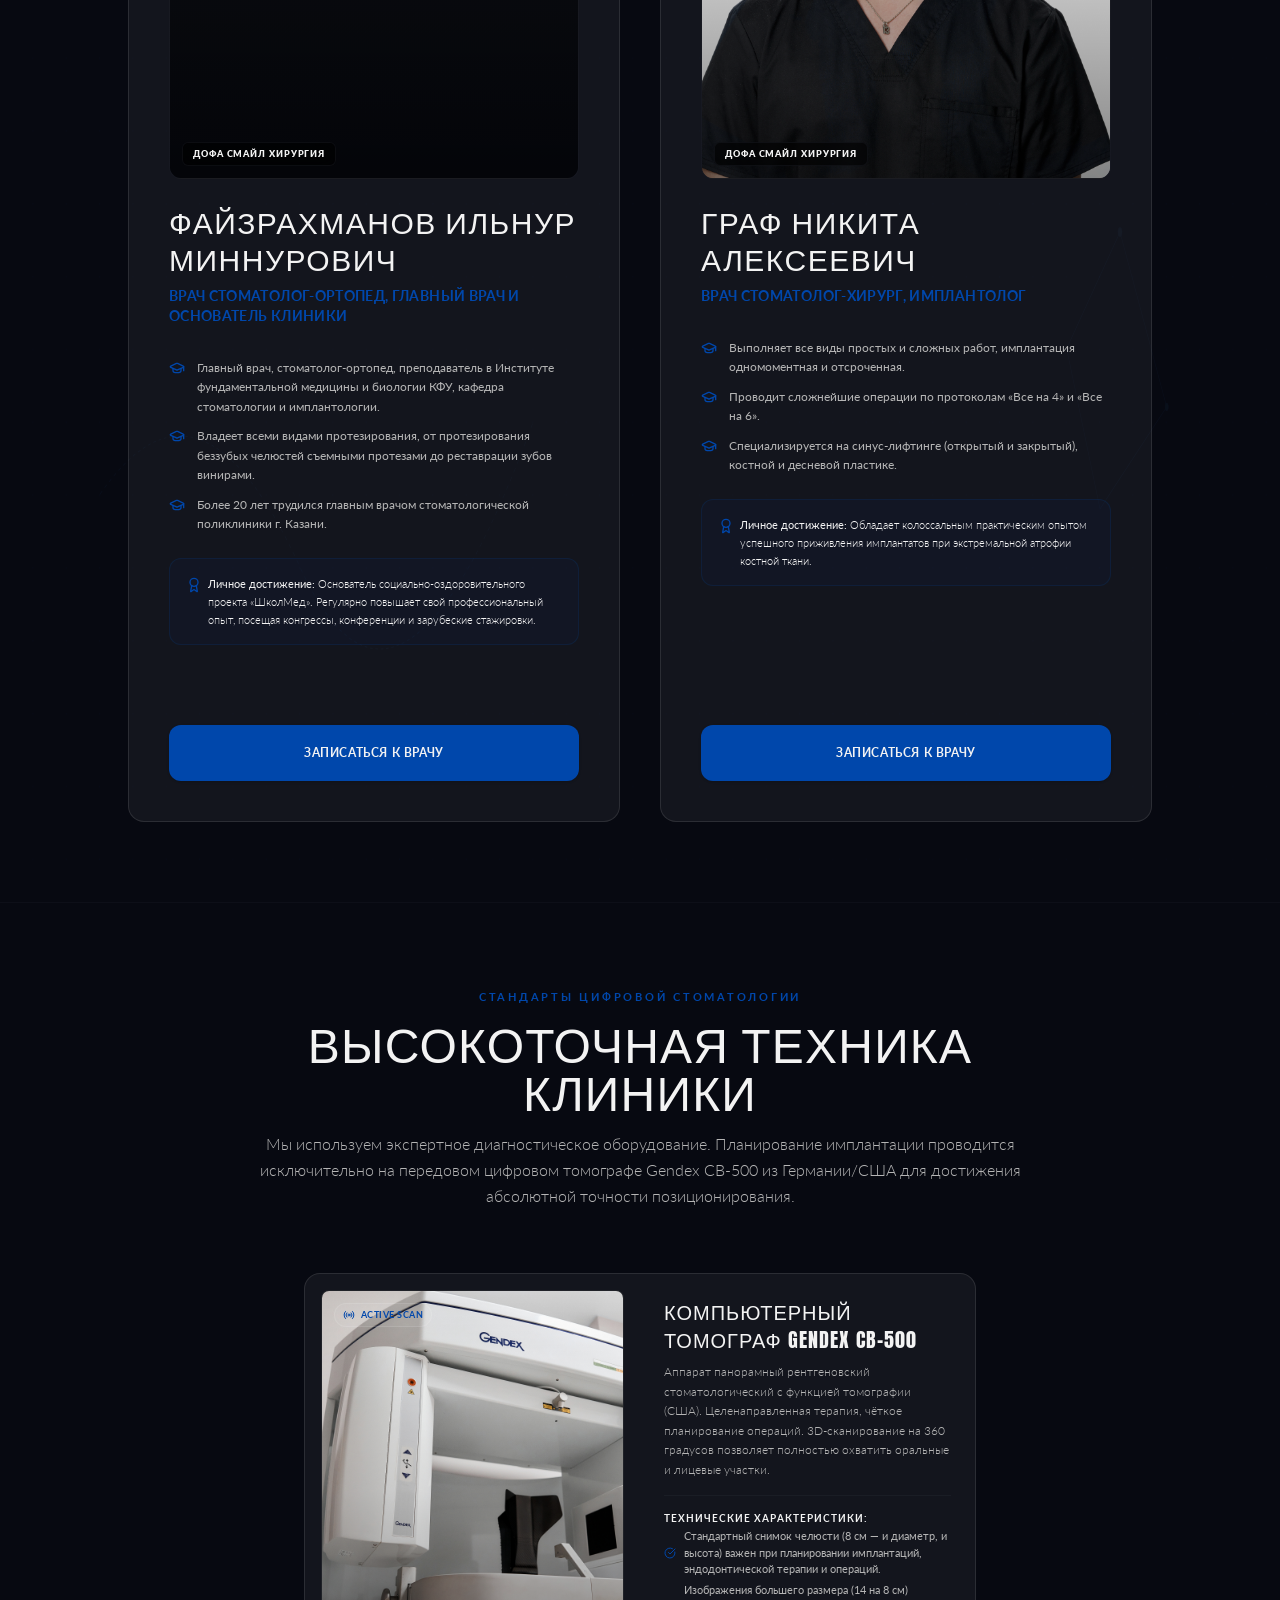
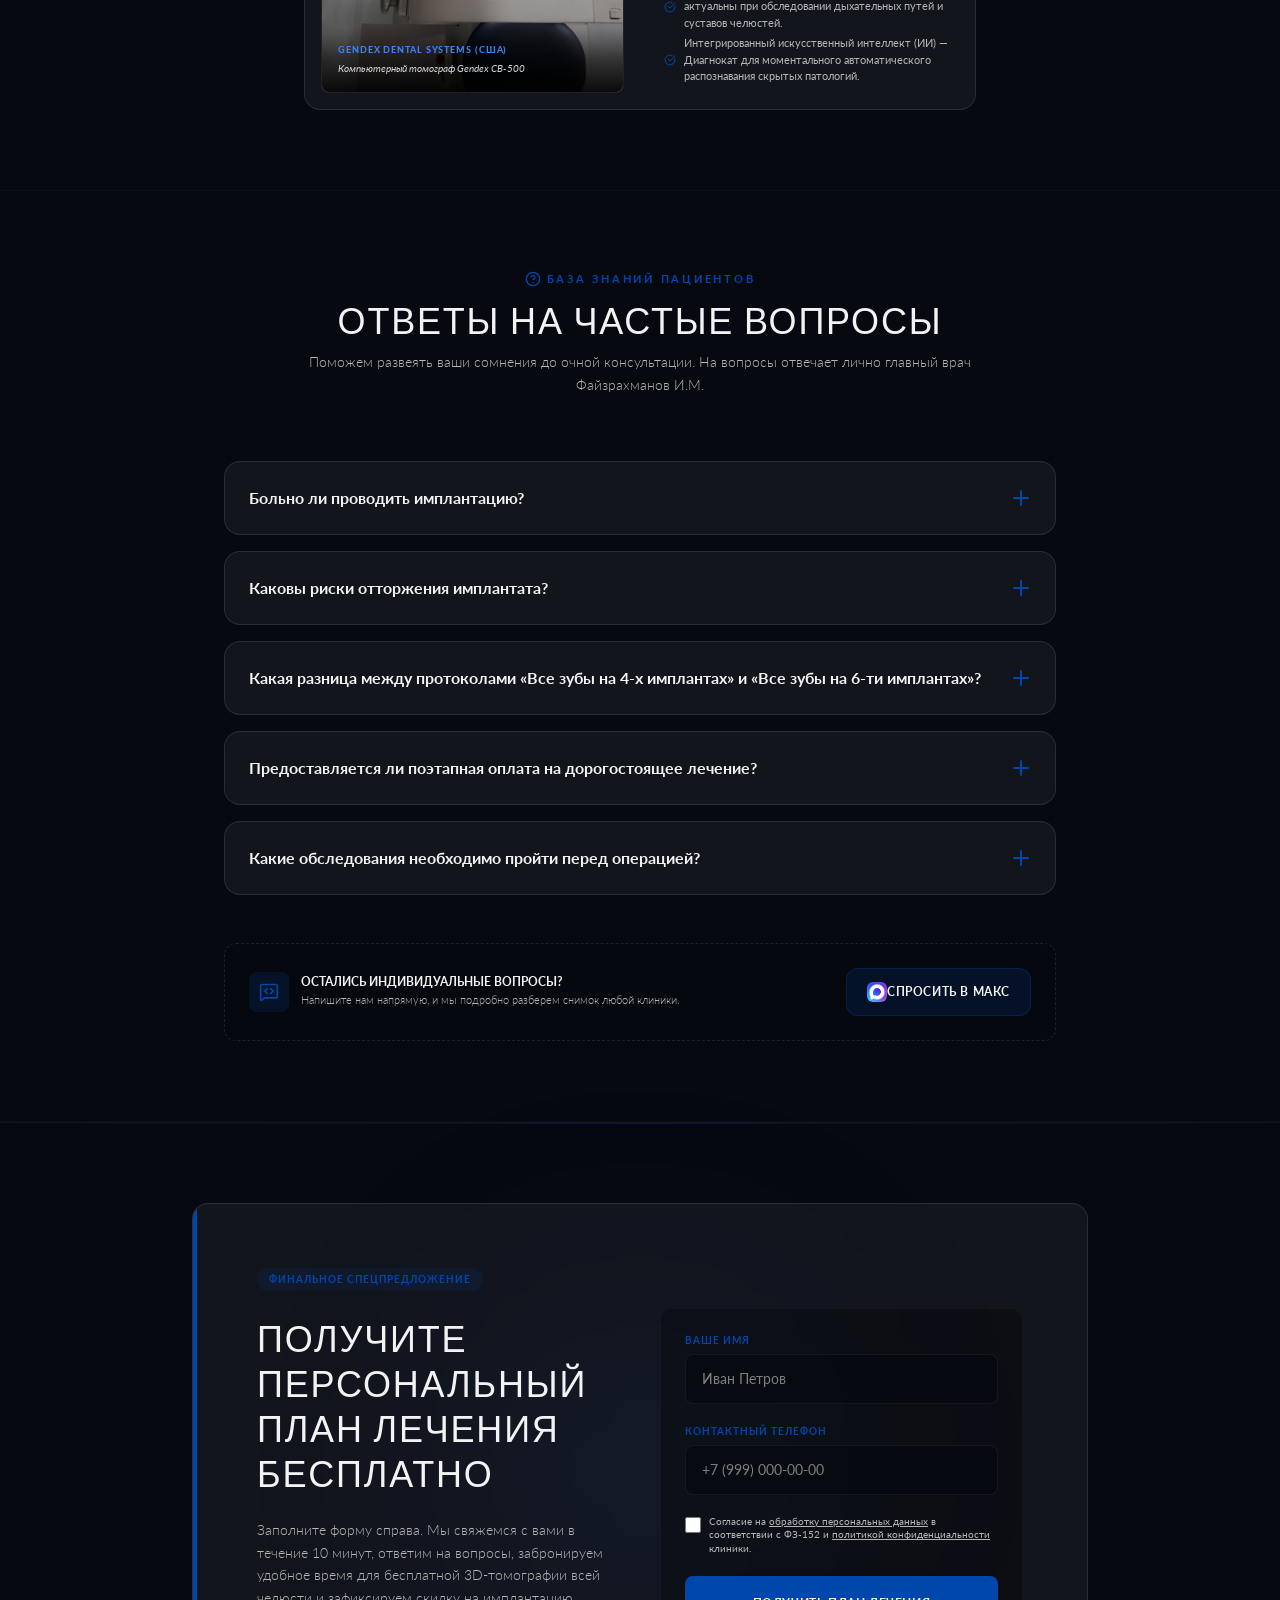
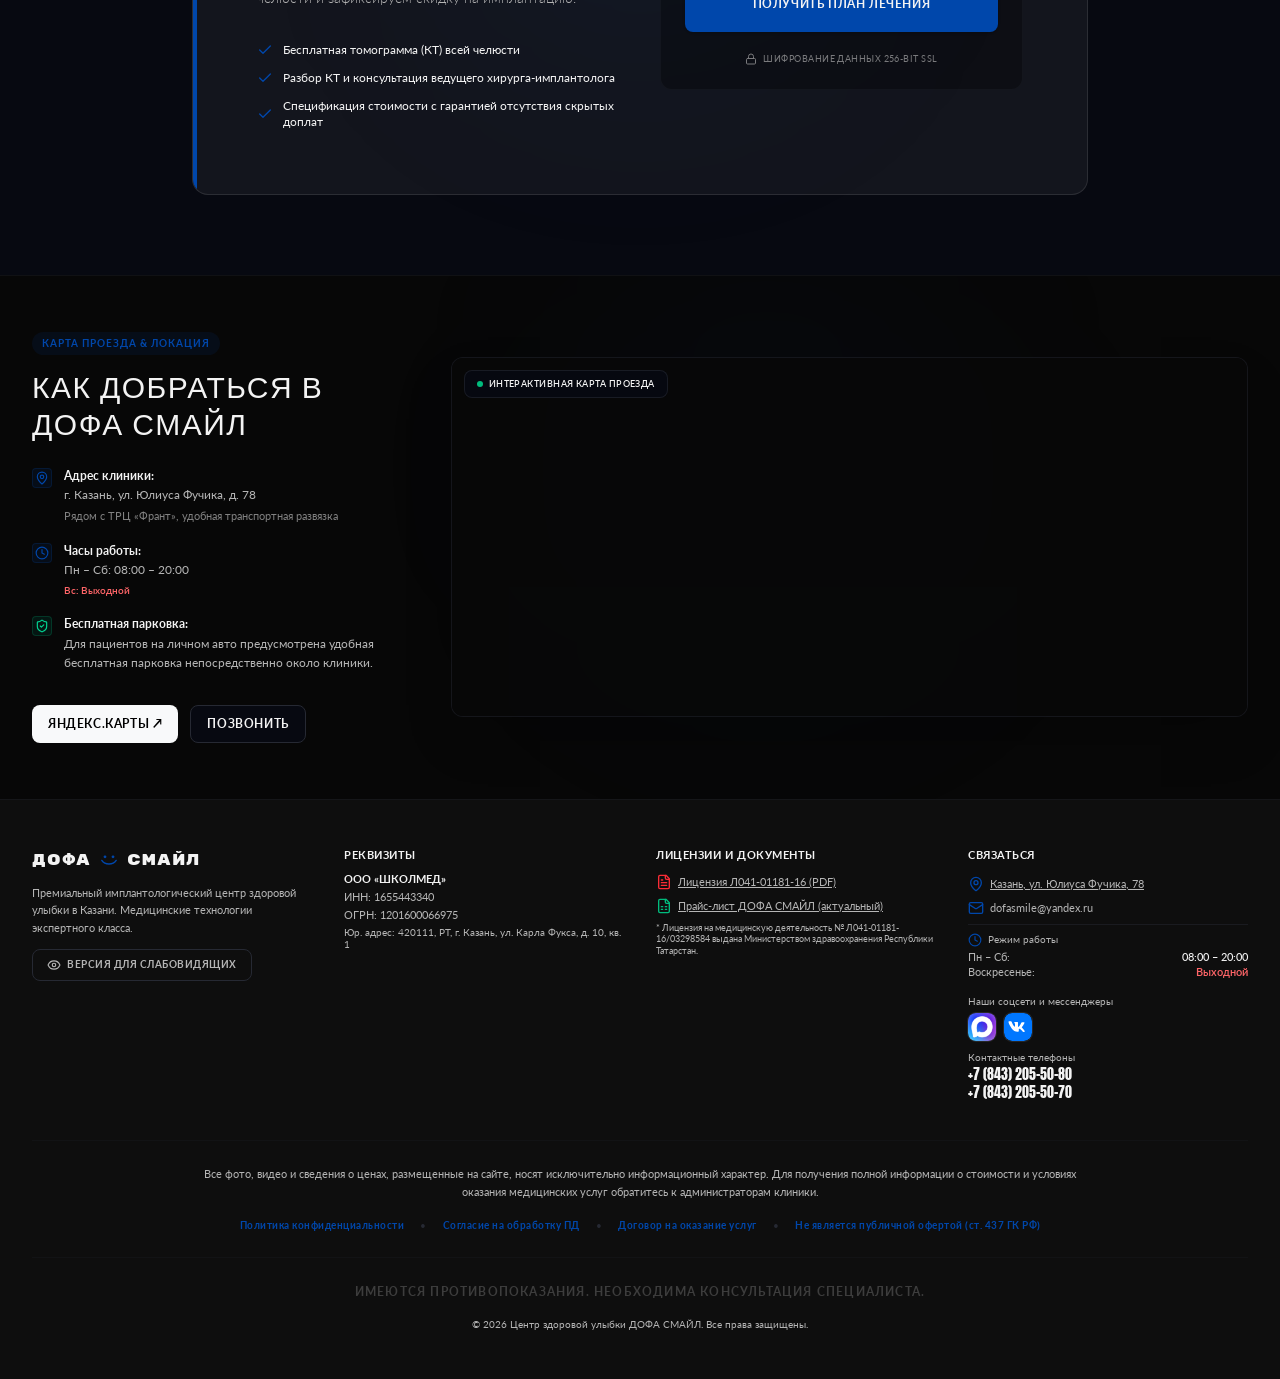
==== commit e46a0f3f: "Синхронизация с продом: актуальные app.js и index.html из бакета Yandex Cloud Картинки теперь относи" ====
--- a/index.html
+++ b/index.html
@@ -127,8 +127,8 @@
       });
     </script>
     <!-- /Yandex.Metrika counter -->
-    <script type="module" crossorigin src="app.js?v=7"></script>
-    <link rel="stylesheet" crossorigin href="app.css?v=4">
+    <script type="module" crossorigin src="app.js?v=9"></script>
+    <link rel="stylesheet" crossorigin href="app.css?v=9">
   </head>
   <body>
     <noscript>
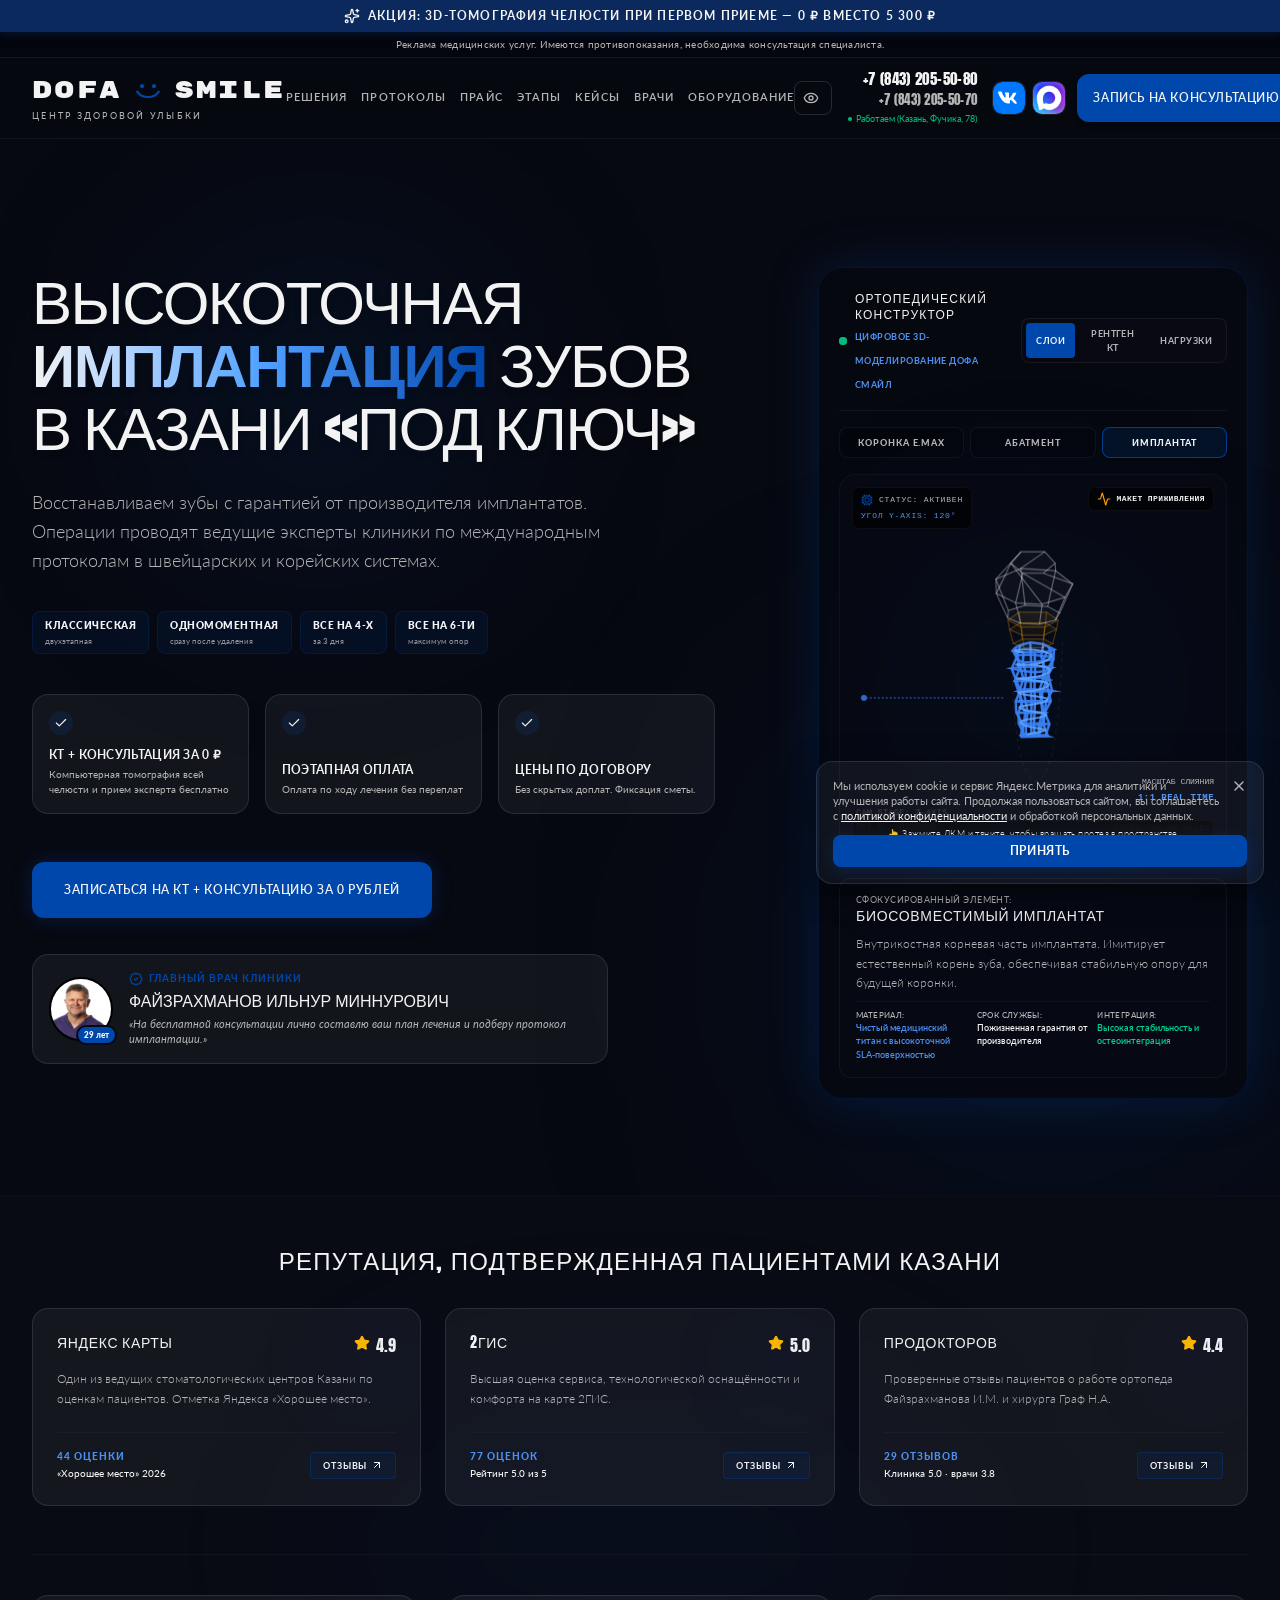
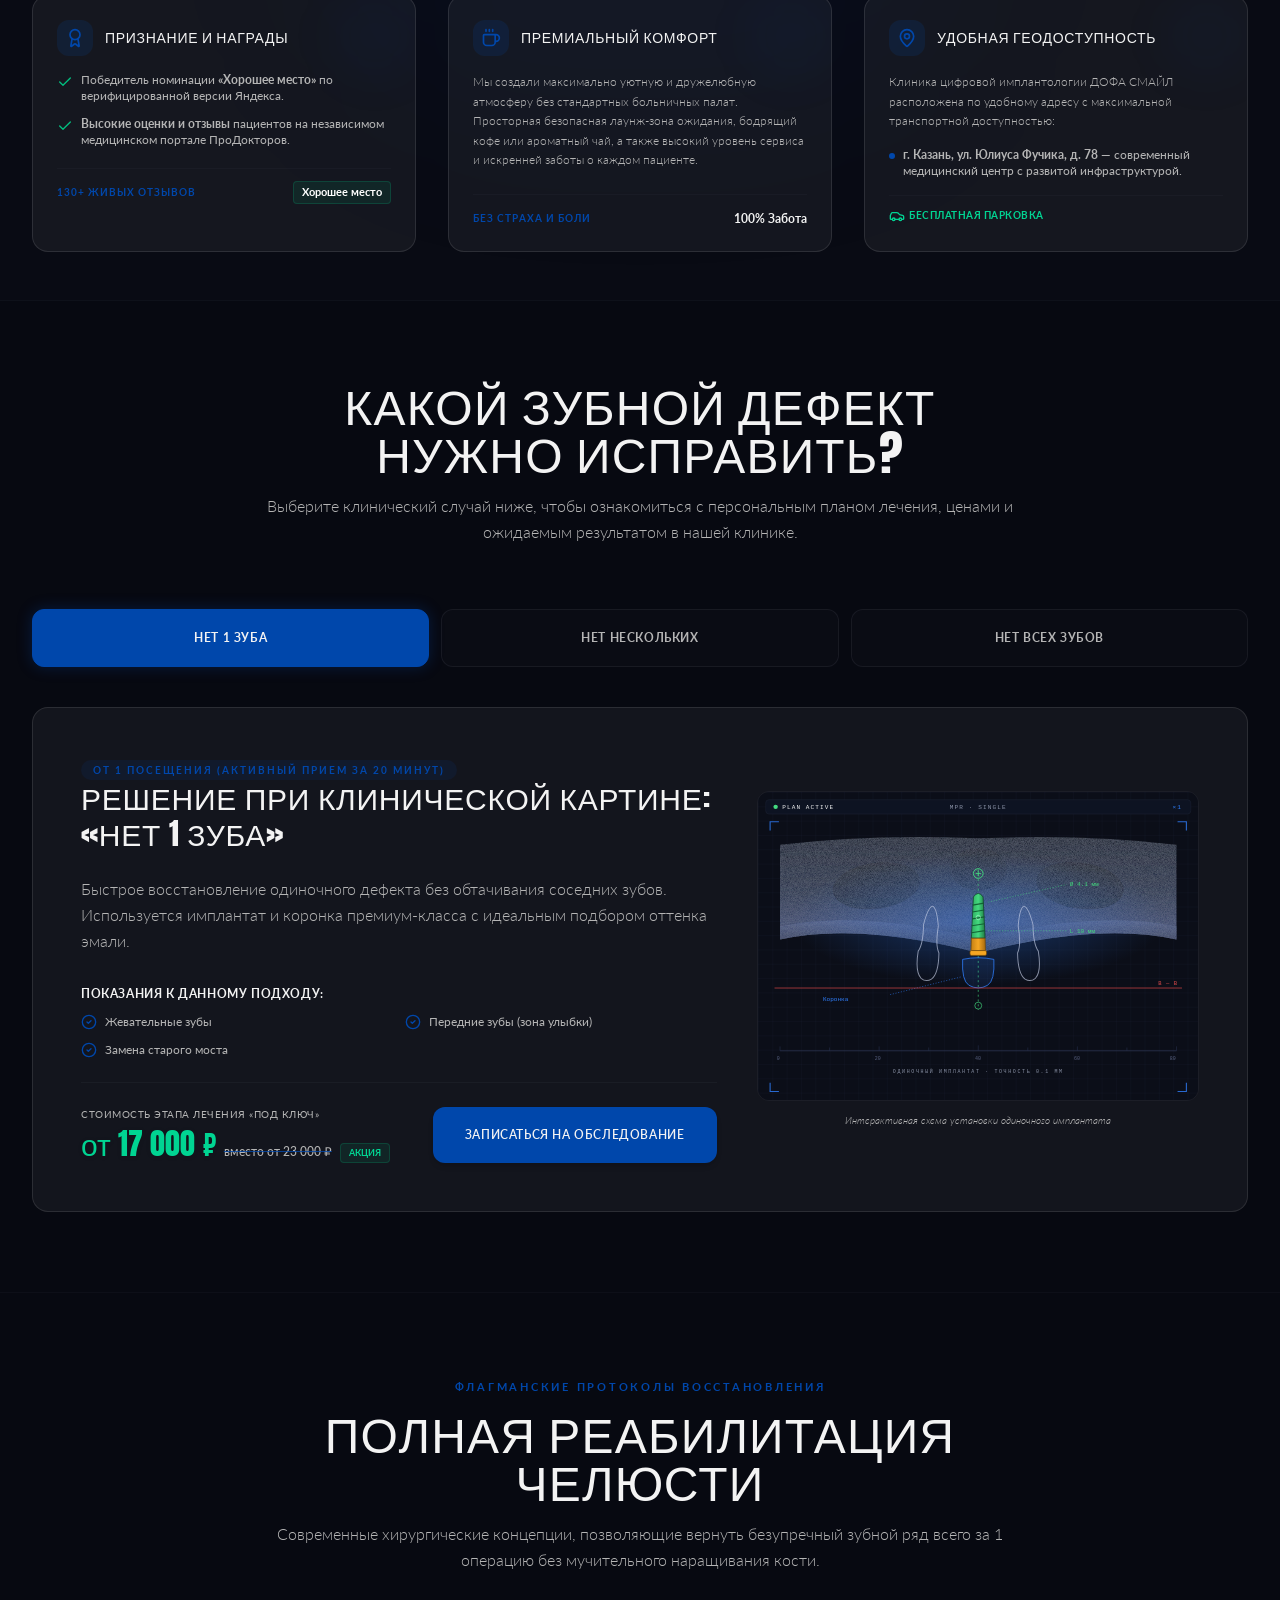
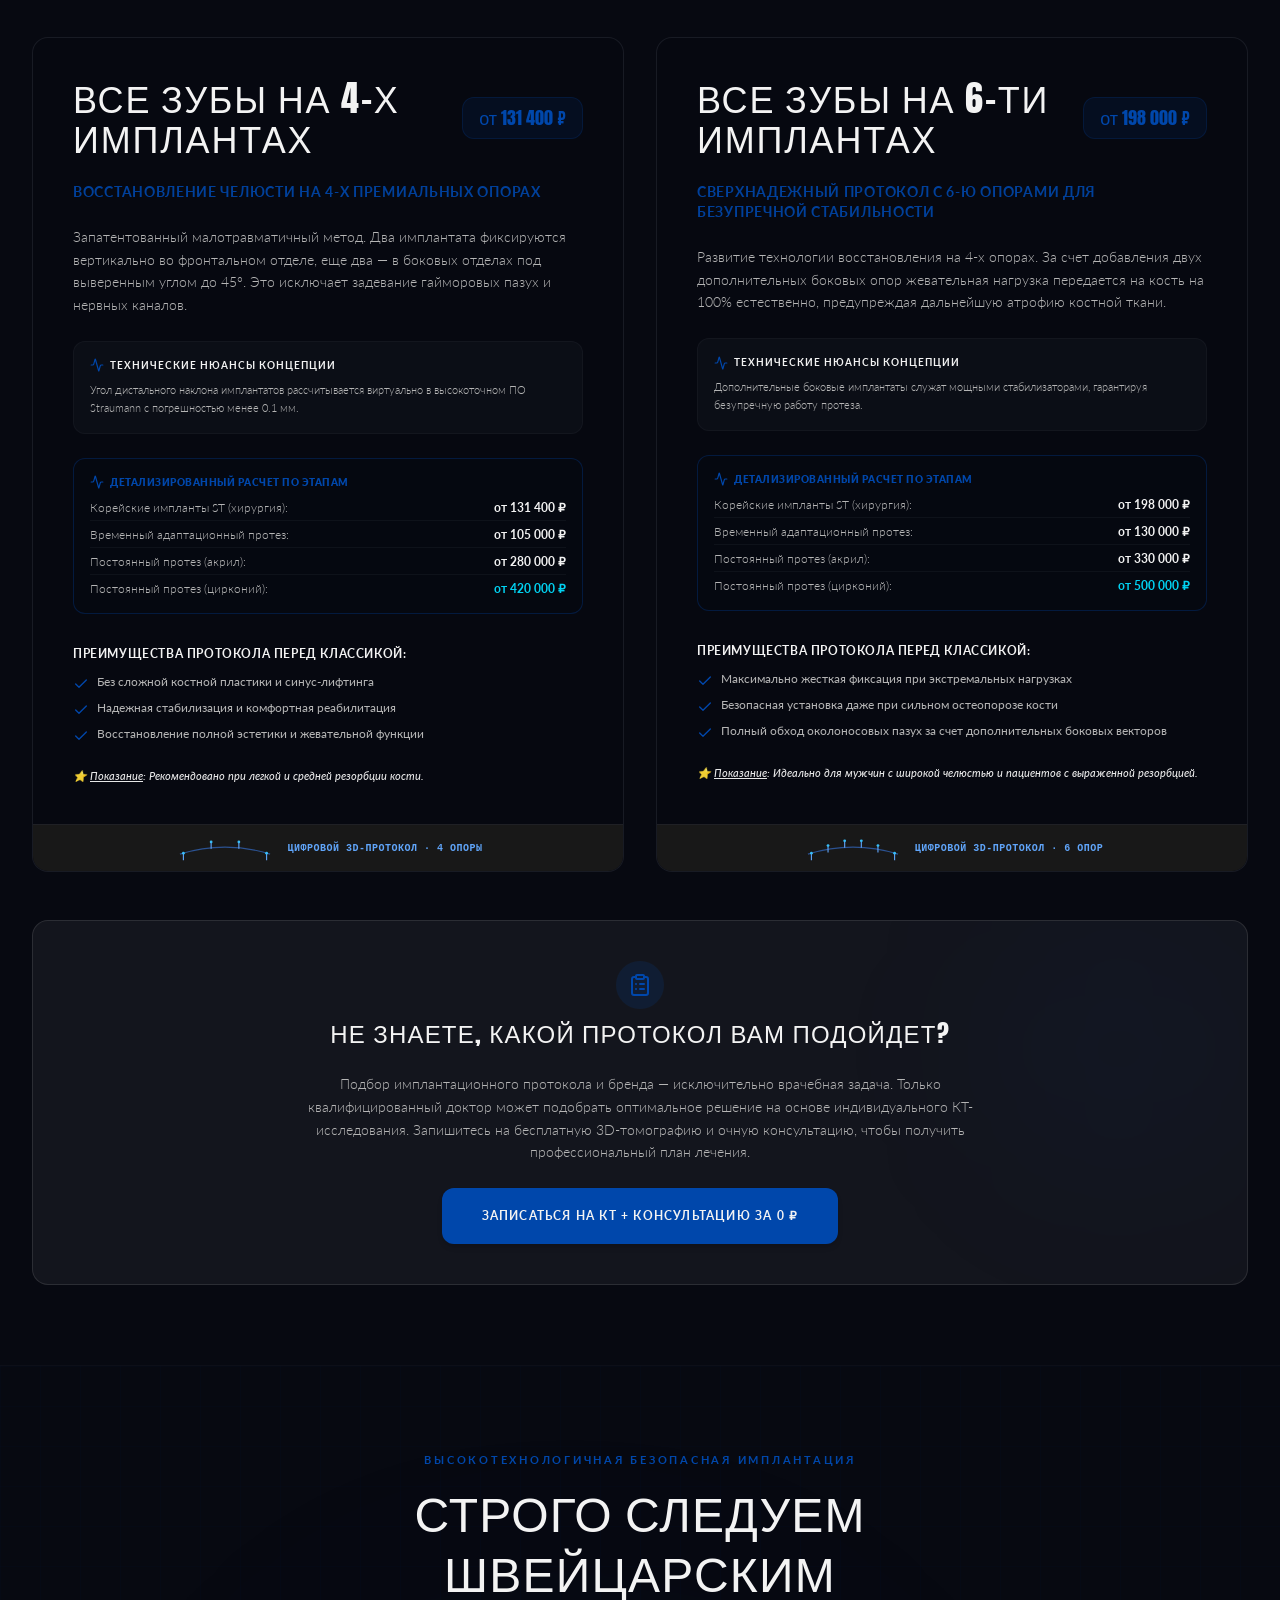
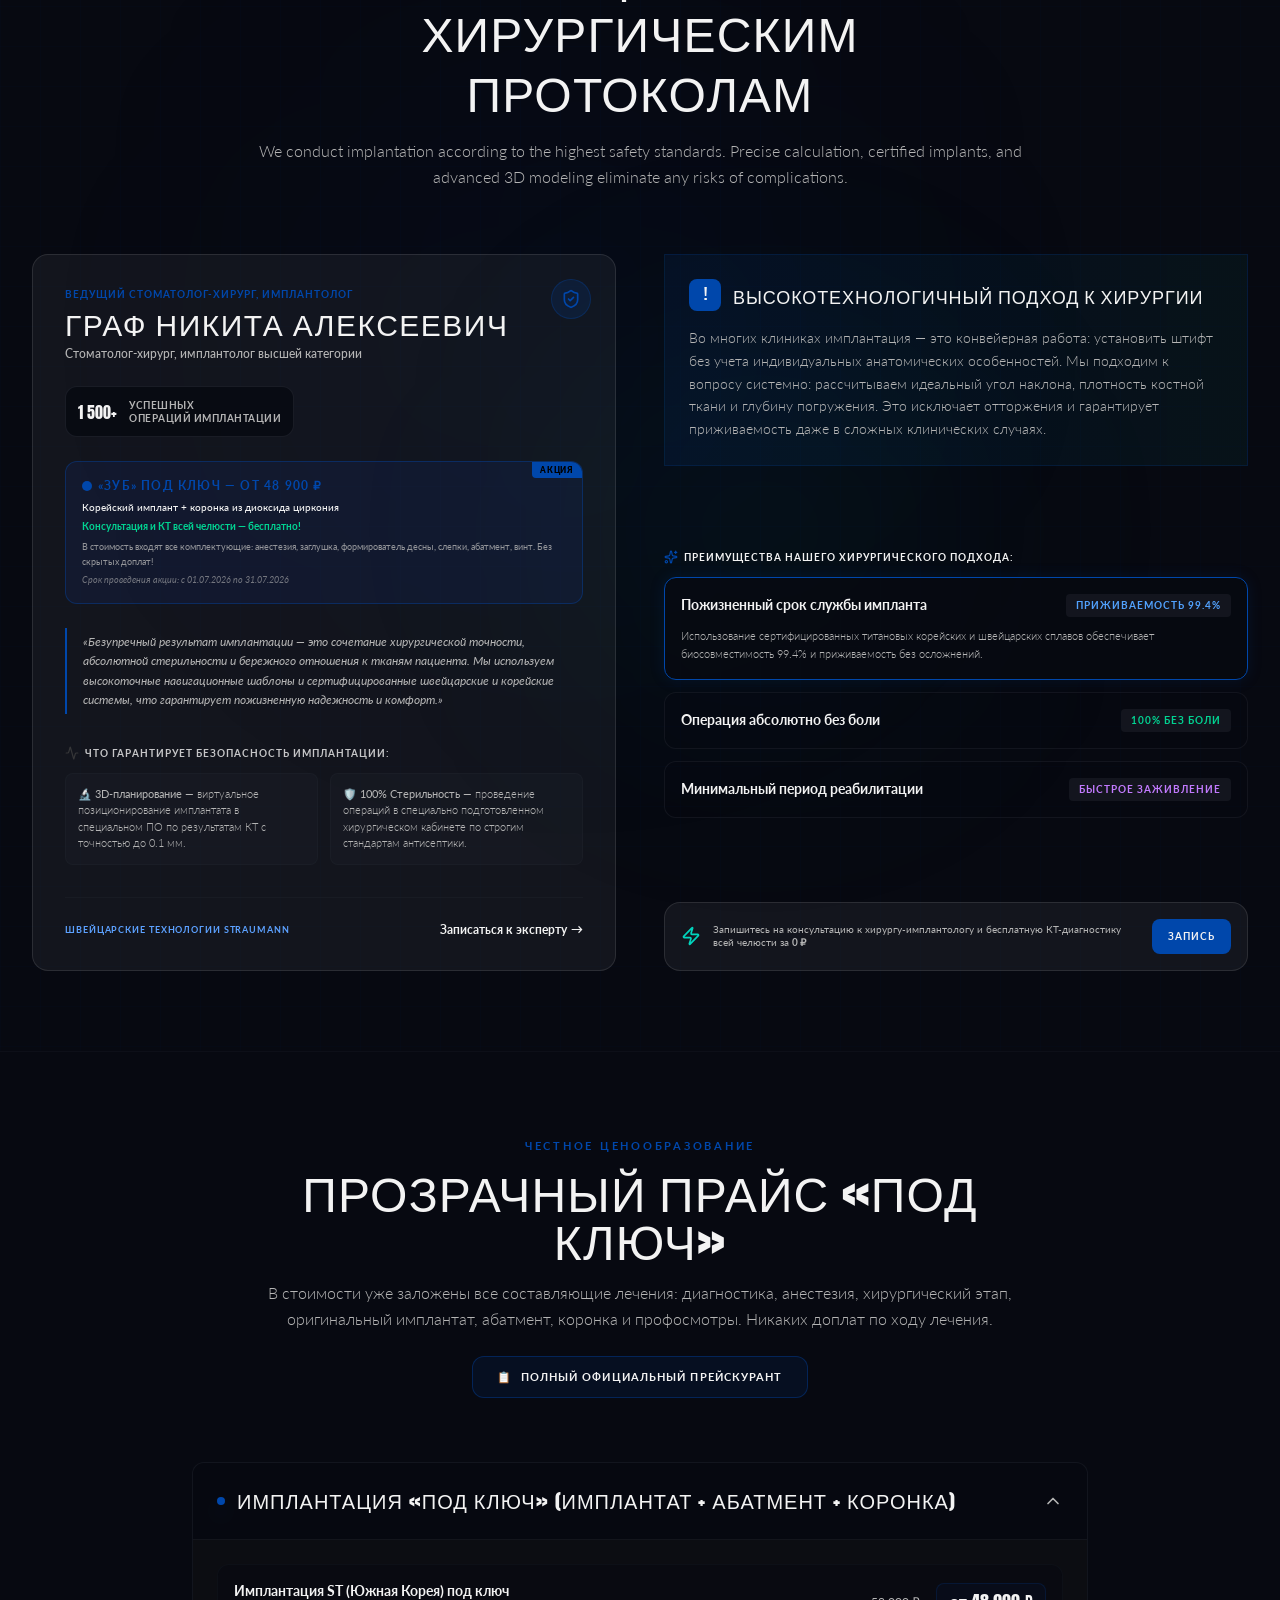
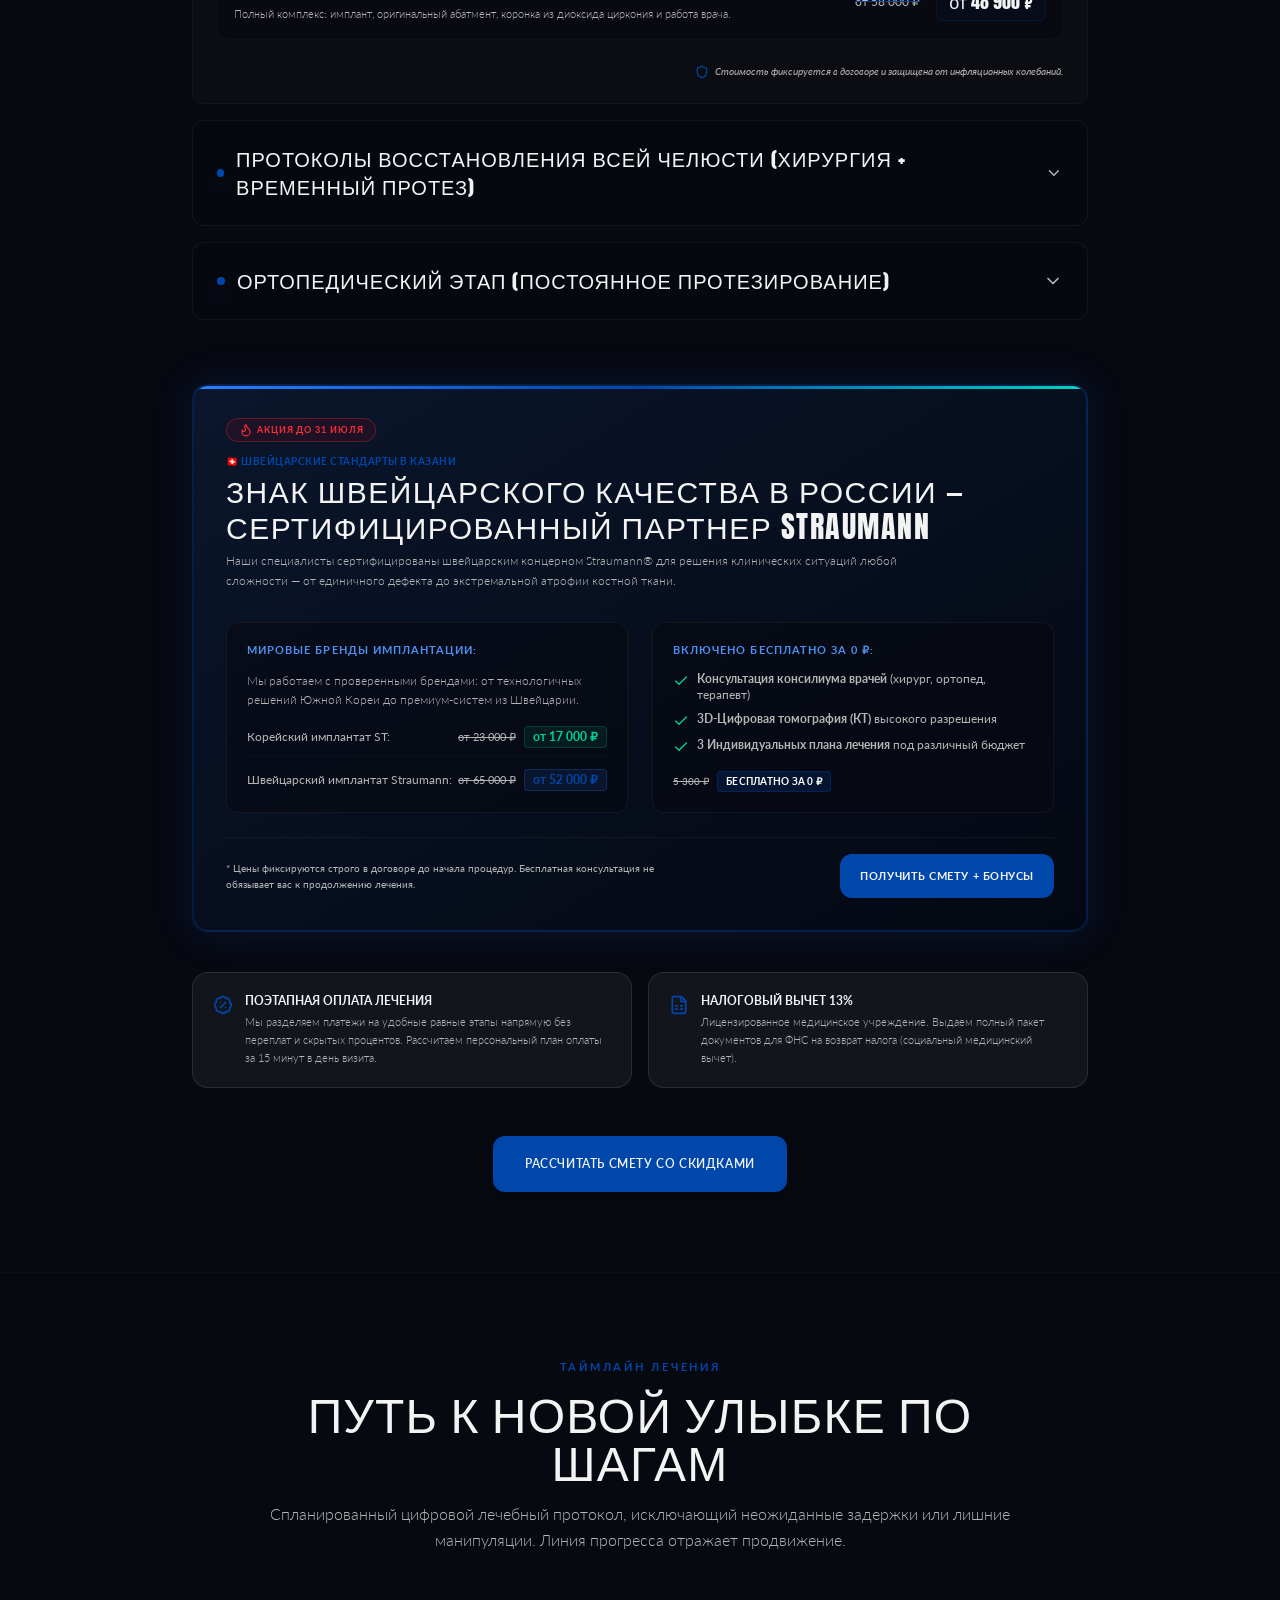
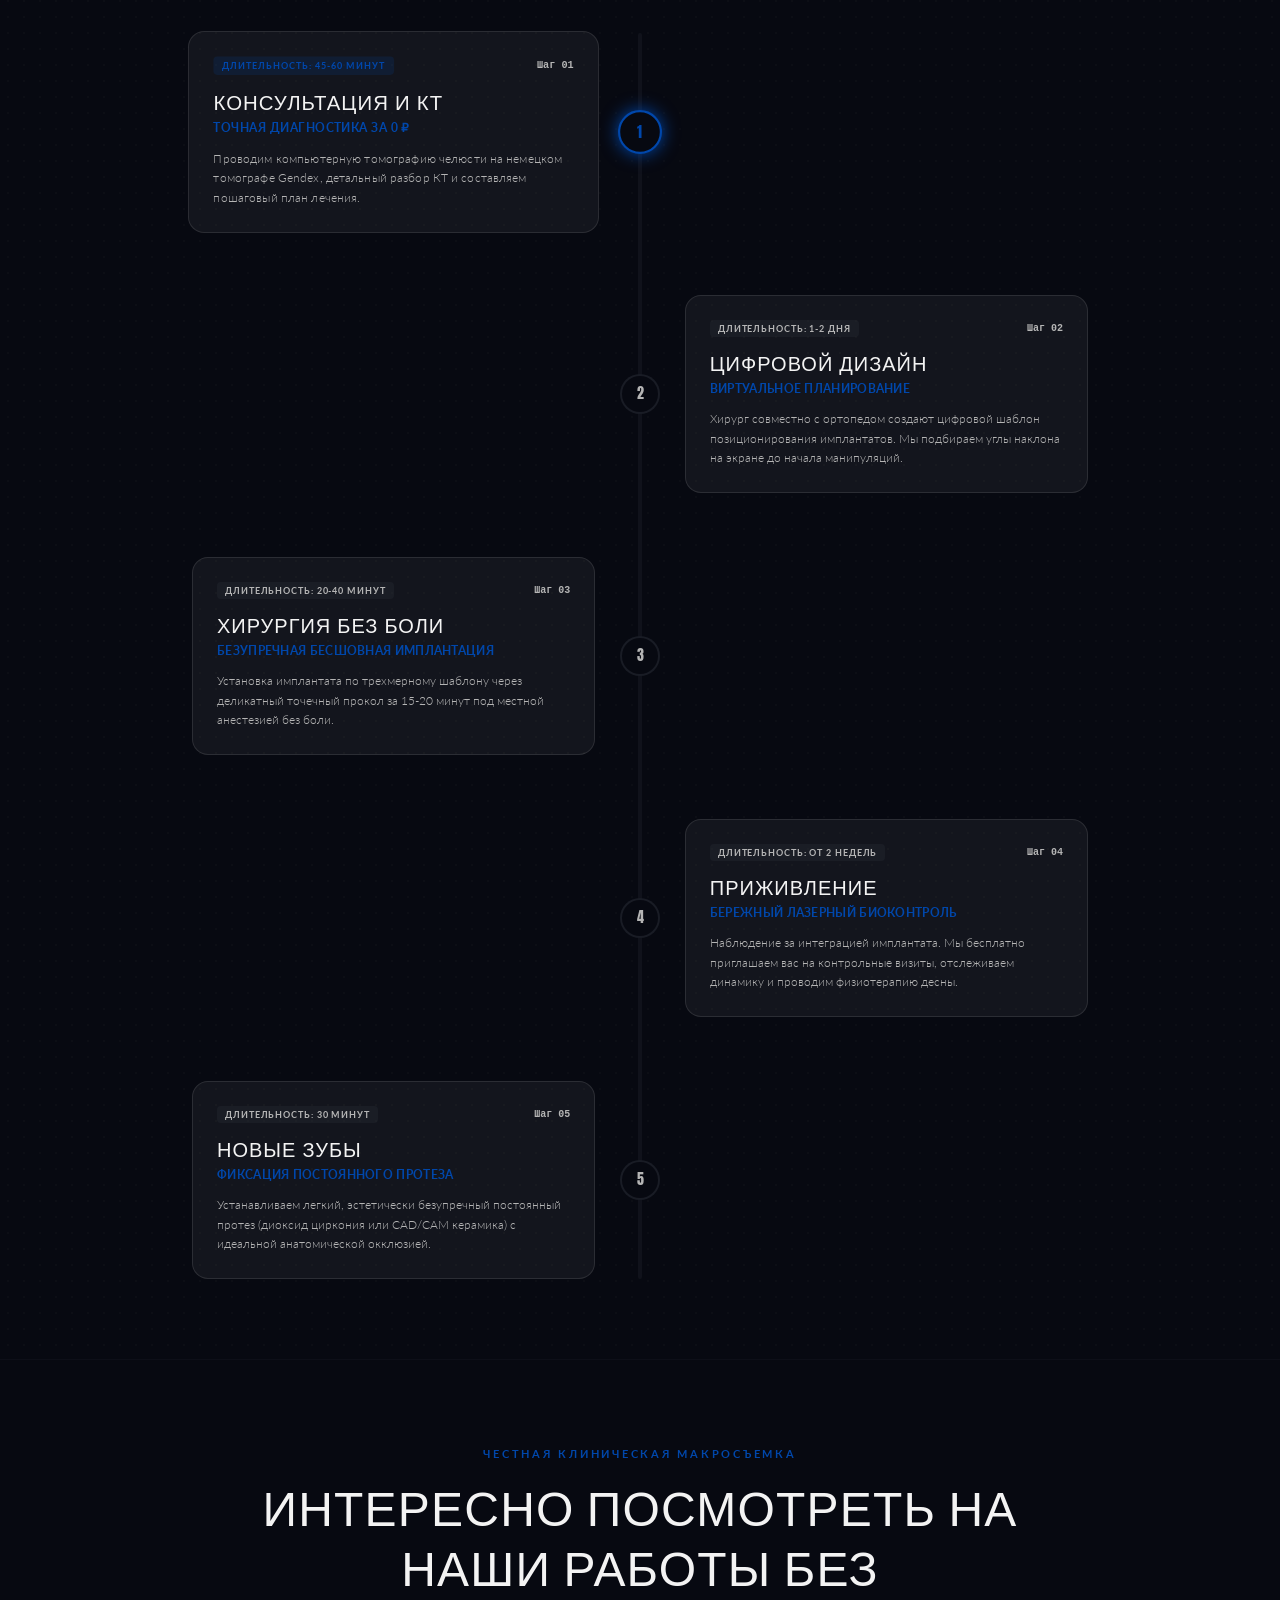
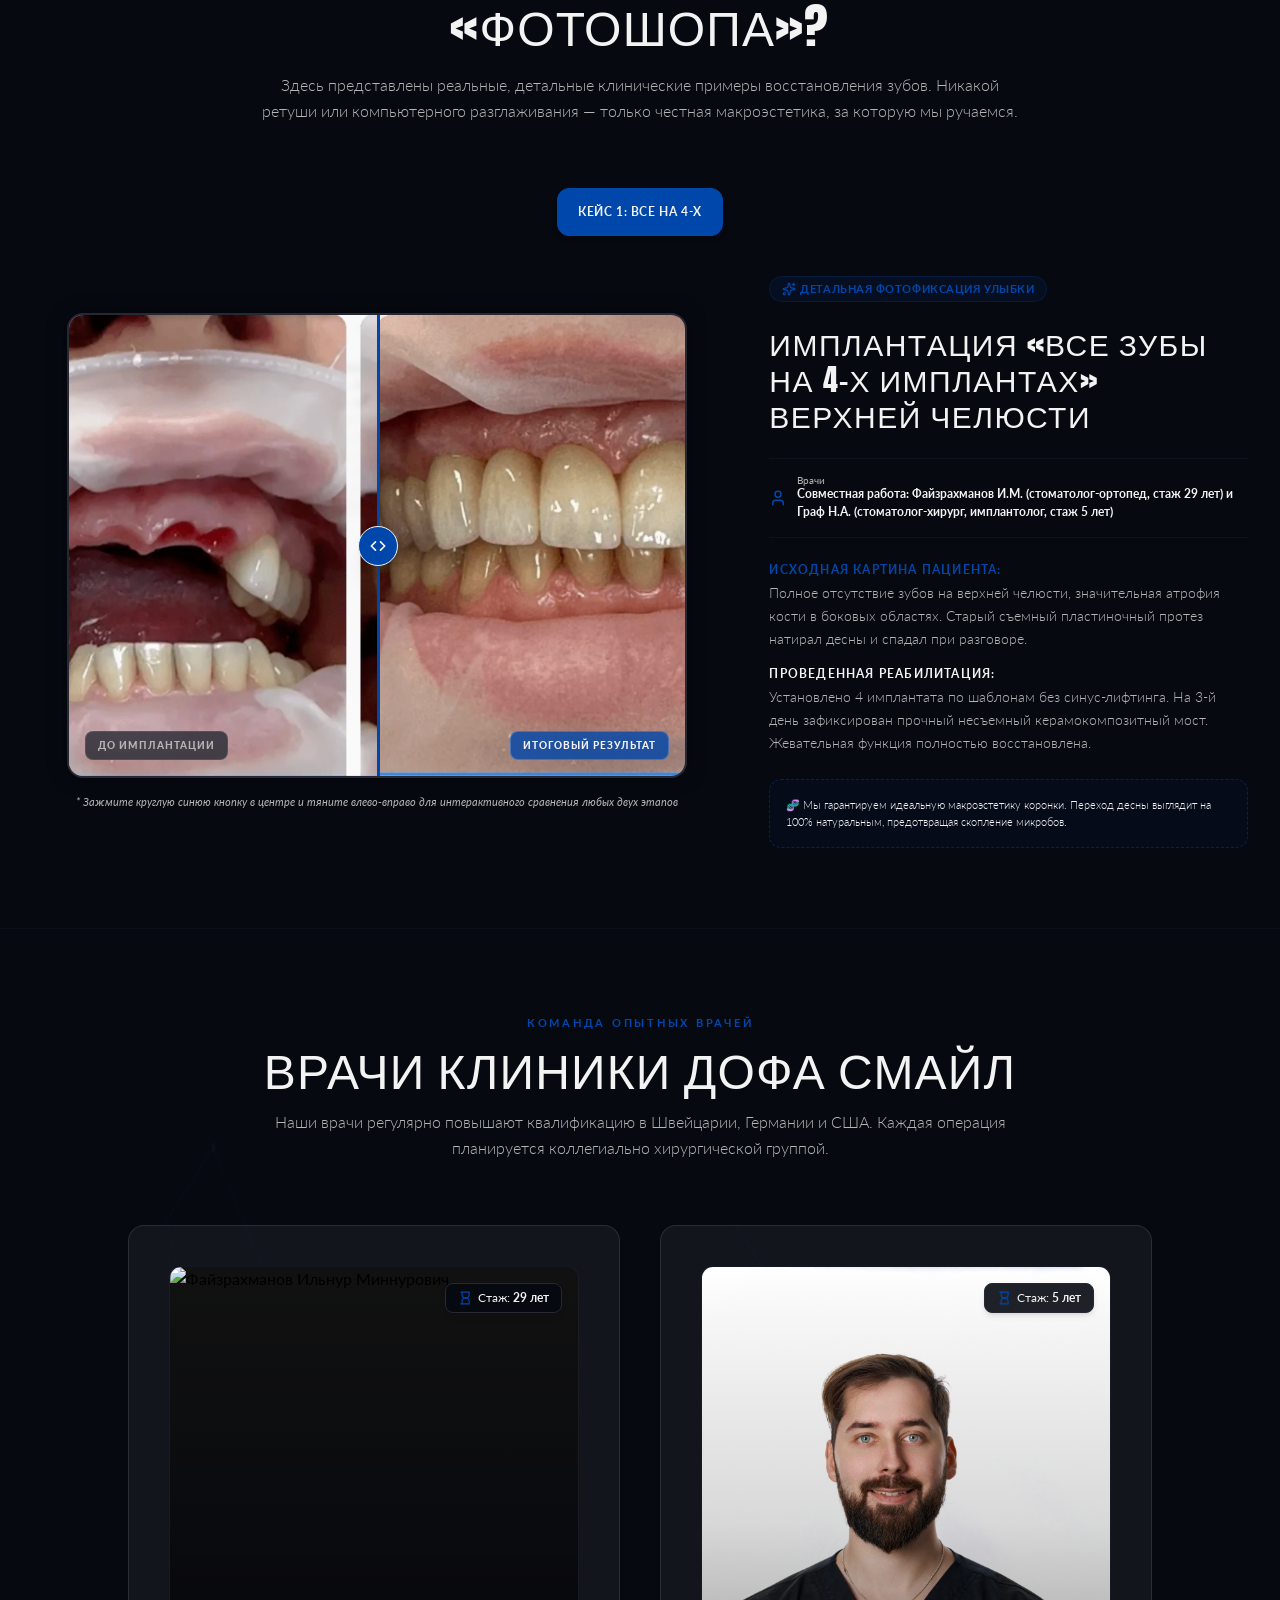
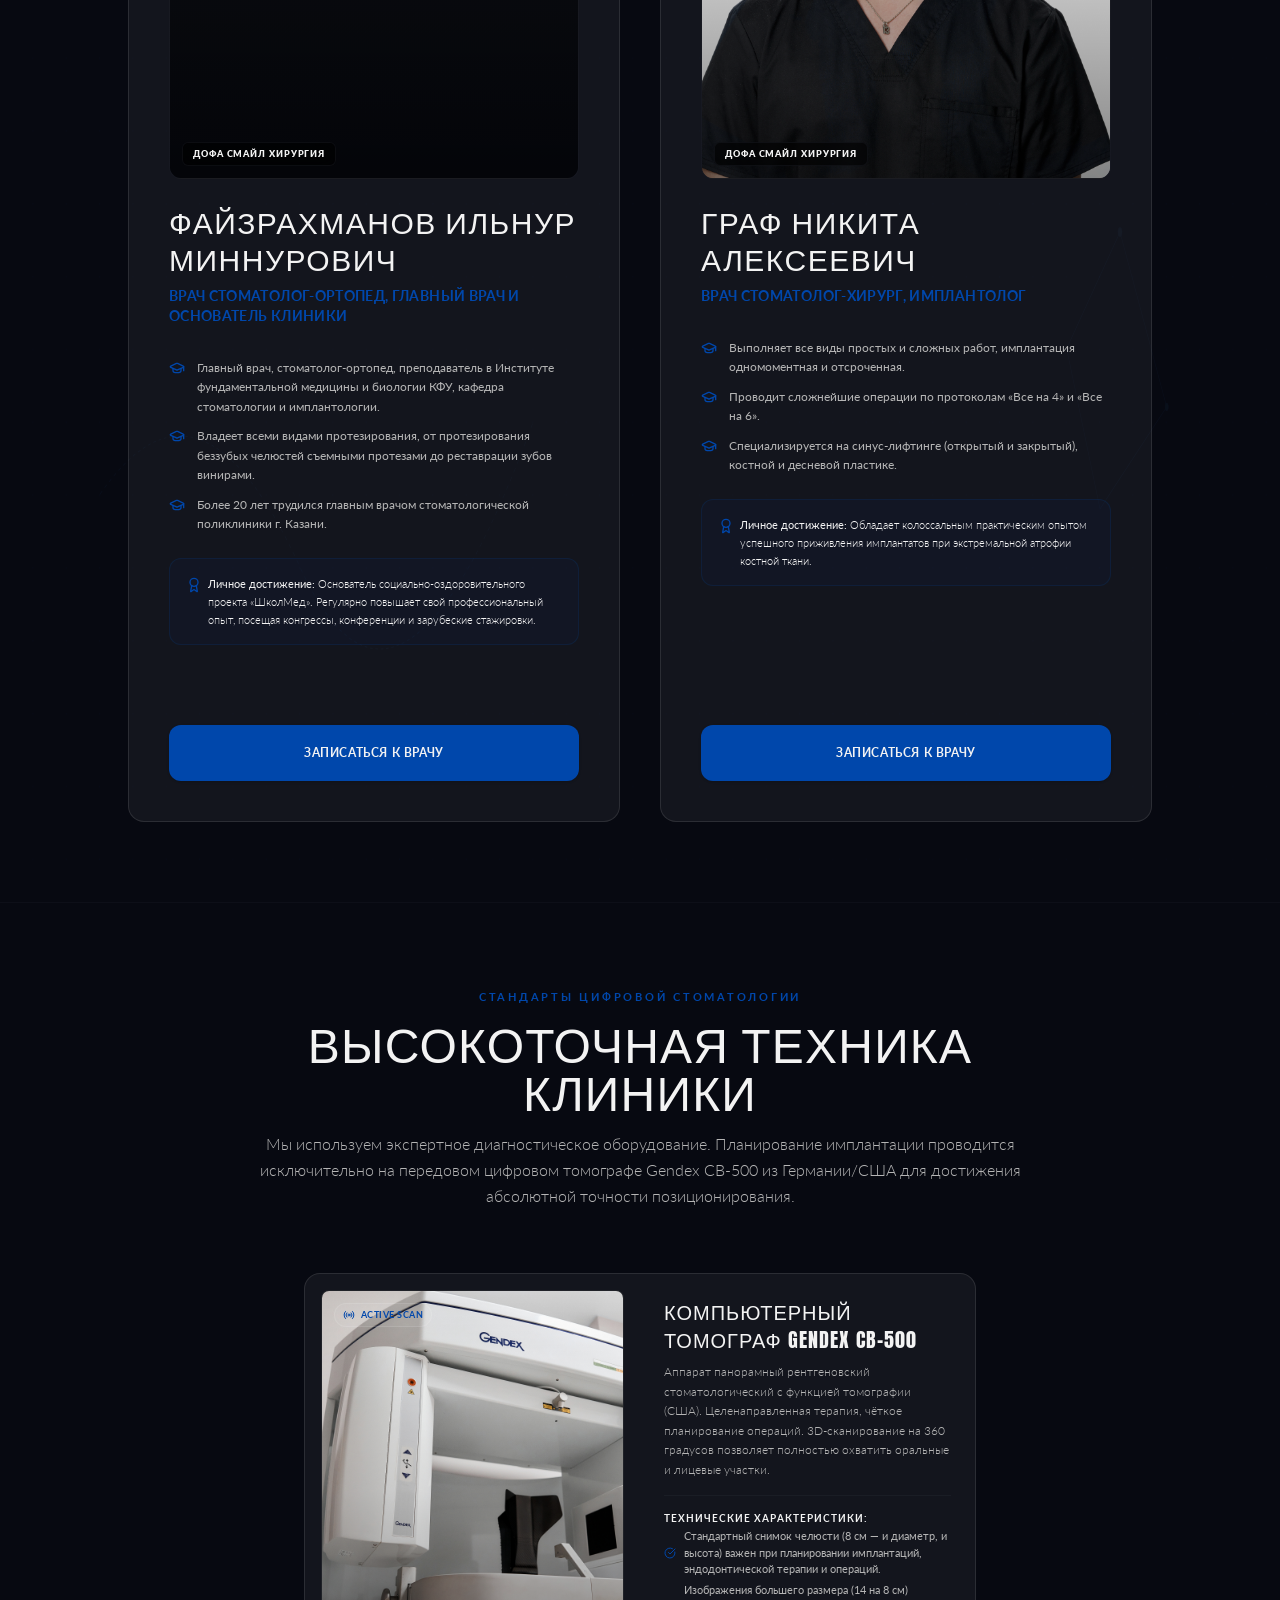
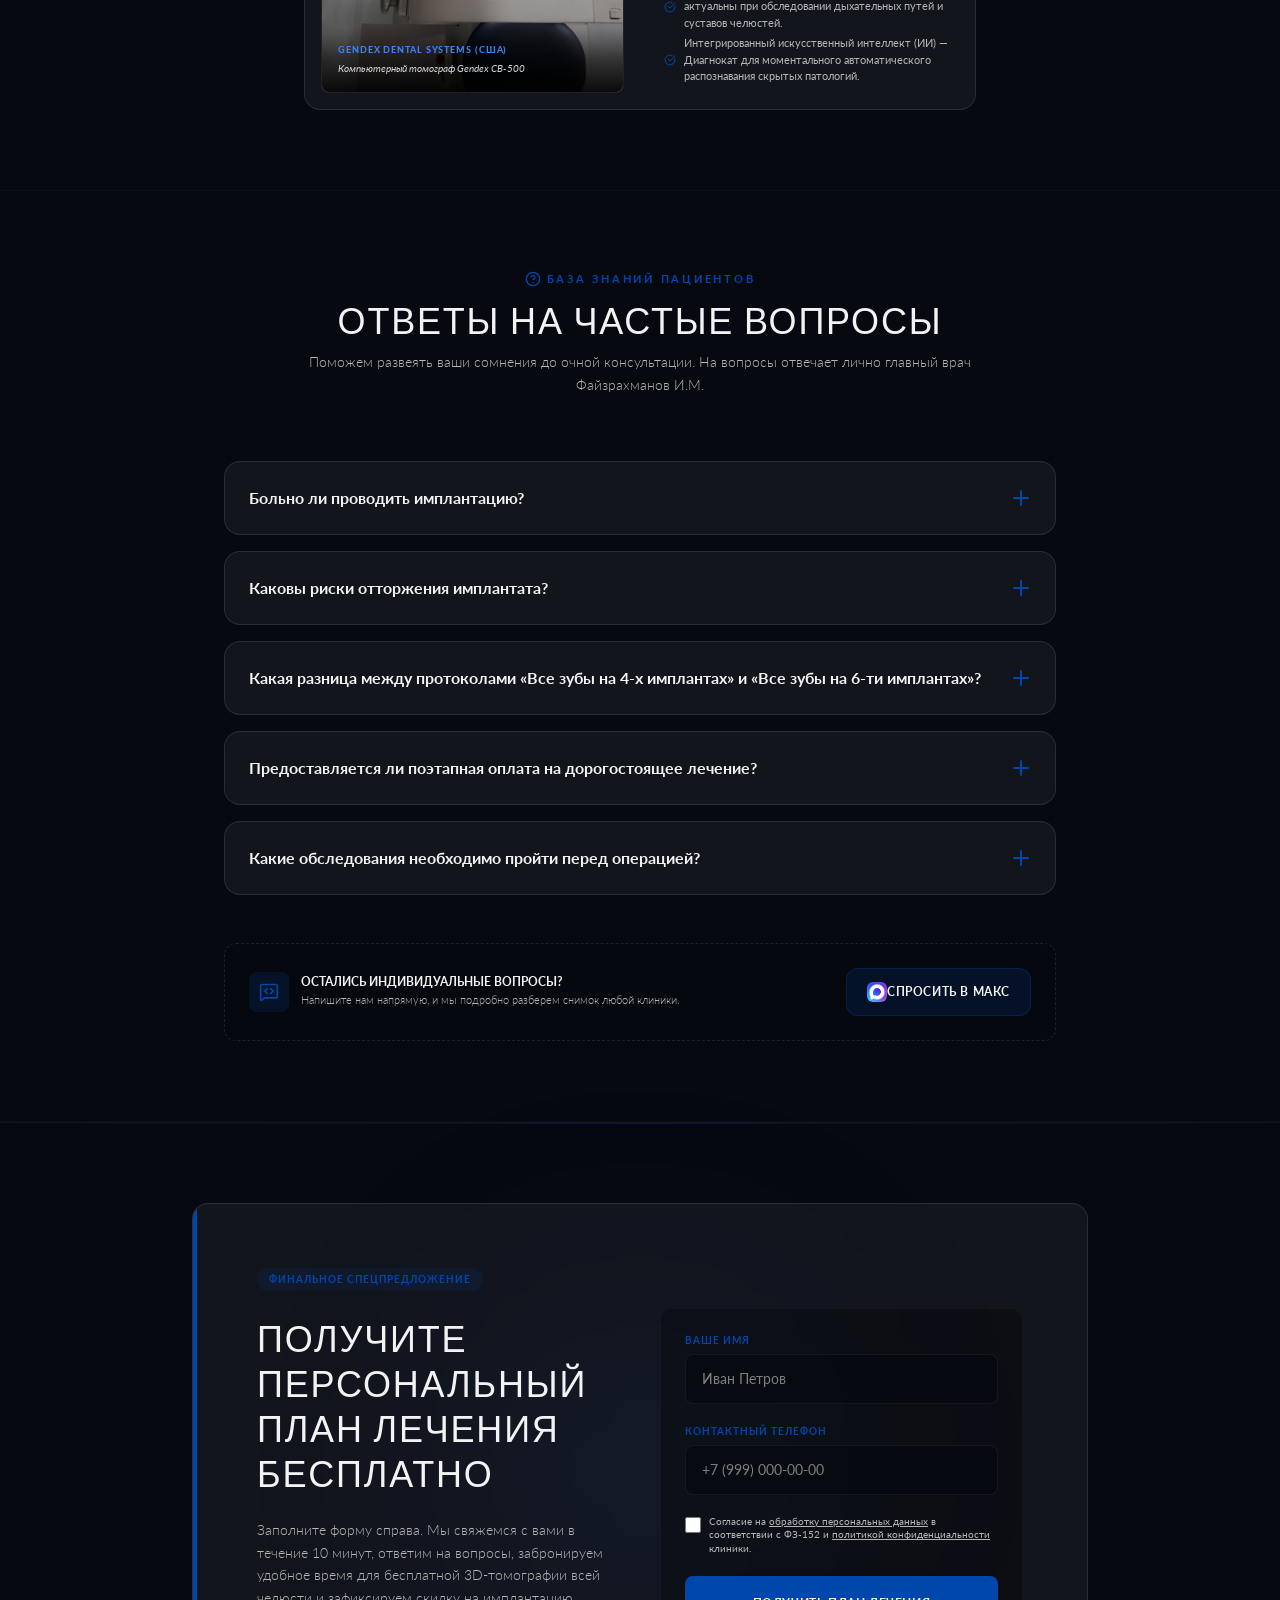
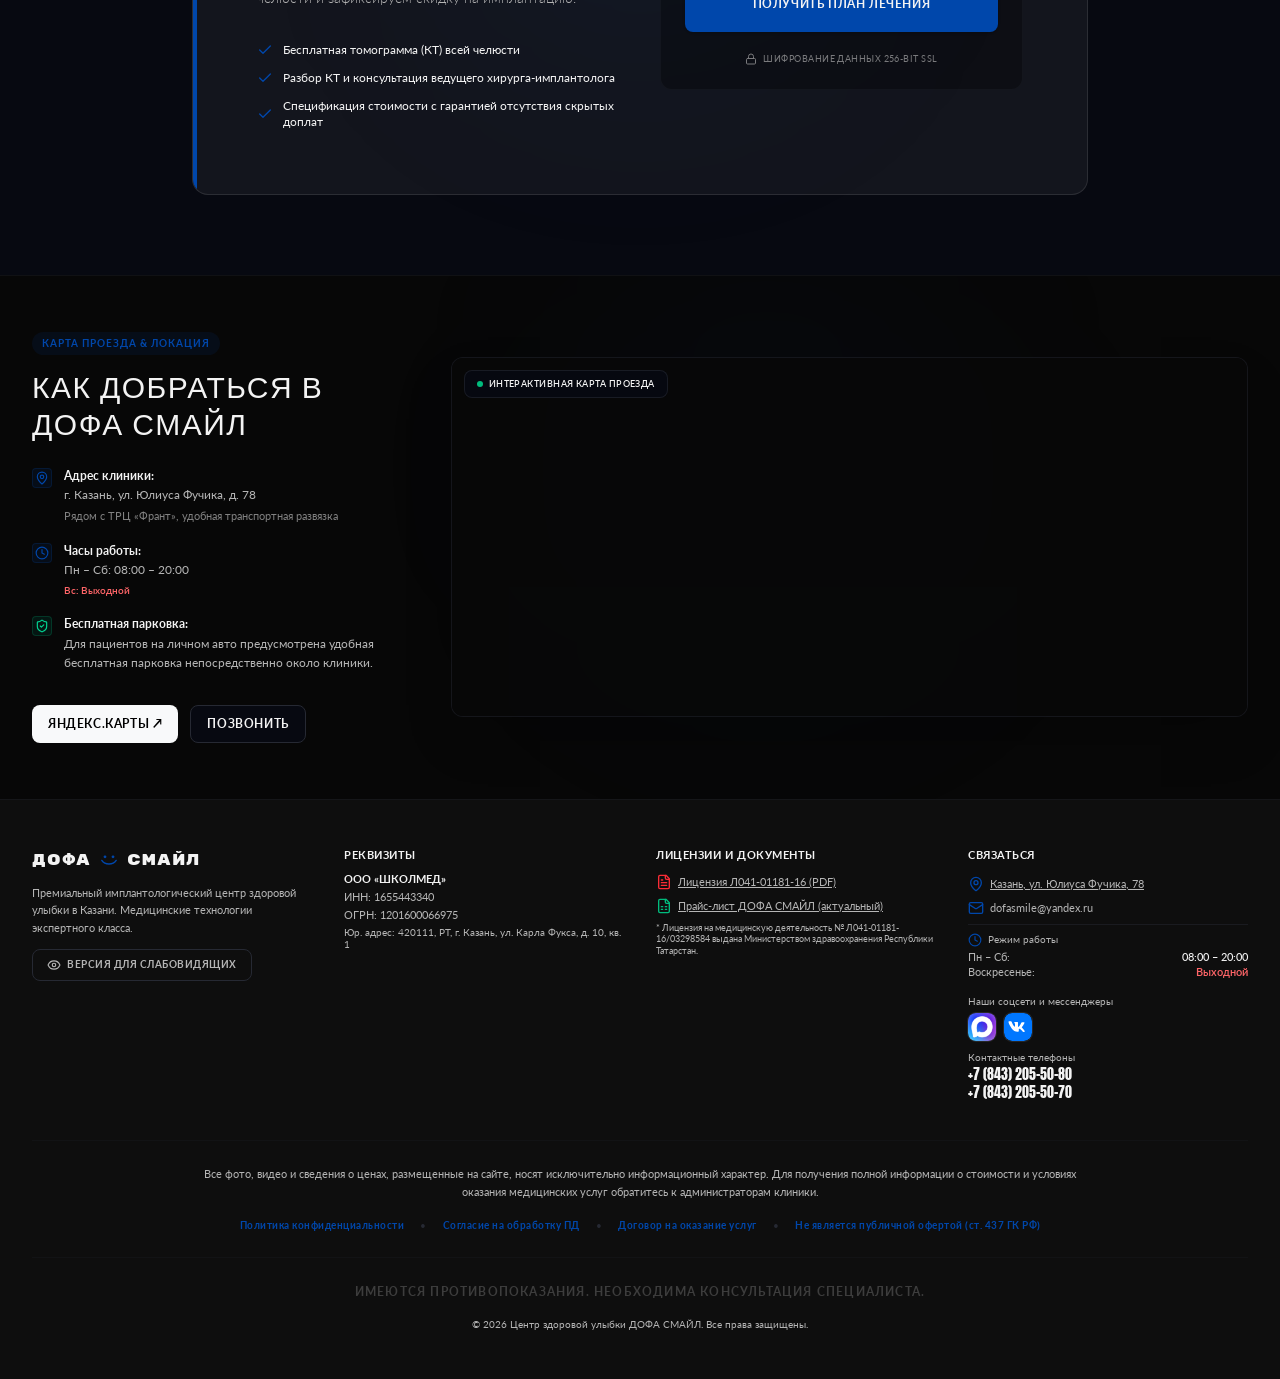
==== commit 0e821e86: "Цели Метрики на клики (телефон/email/мессенджеры) в мосте iframe; meta/og description; v=10 Co-Autho" ====
--- a/index.html
+++ b/index.html
@@ -6,6 +6,7 @@
 
     <!-- Primary Meta -->
     <title>Имплантация зубов в Казани под ключ — клиника ДОФА СМАЙЛ | КТ 0 ₽</title>
+    <meta name="description" content="Имплантация зубов под ключ в Казани от 17 000 ₽: все зубы на 4 и 6 имплантах, импланты ST и Straumann, цифровое 3D-планирование, КТ 0 ₽. Клиника ДОФА СМАЙЛ — запись онлайн." />
     <meta
       name="description"
       content="Имплантация зубов в Казани под ключ от 17 000 ₽. Протоколы «Все зубы на 4-х и 6-ти имплантах» за 3 дня, импланты ST и Straumann, 3D-томография при первом приёме — 0 ₽. Клиника ДОФА СМАЙЛ, ул. Юлиуса Фучика, 78."
@@ -127,8 +128,8 @@
       });
     </script>
     <!-- /Yandex.Metrika counter -->
-    <script type="module" crossorigin src="app.js?v=9"></script>
-    <link rel="stylesheet" crossorigin href="app.css?v=9">
+    <script type="module" crossorigin src="app.js?v=10"></script>
+    <link rel="stylesheet" crossorigin href="app.css?v=10">
   </head>
   <body>
     <noscript>
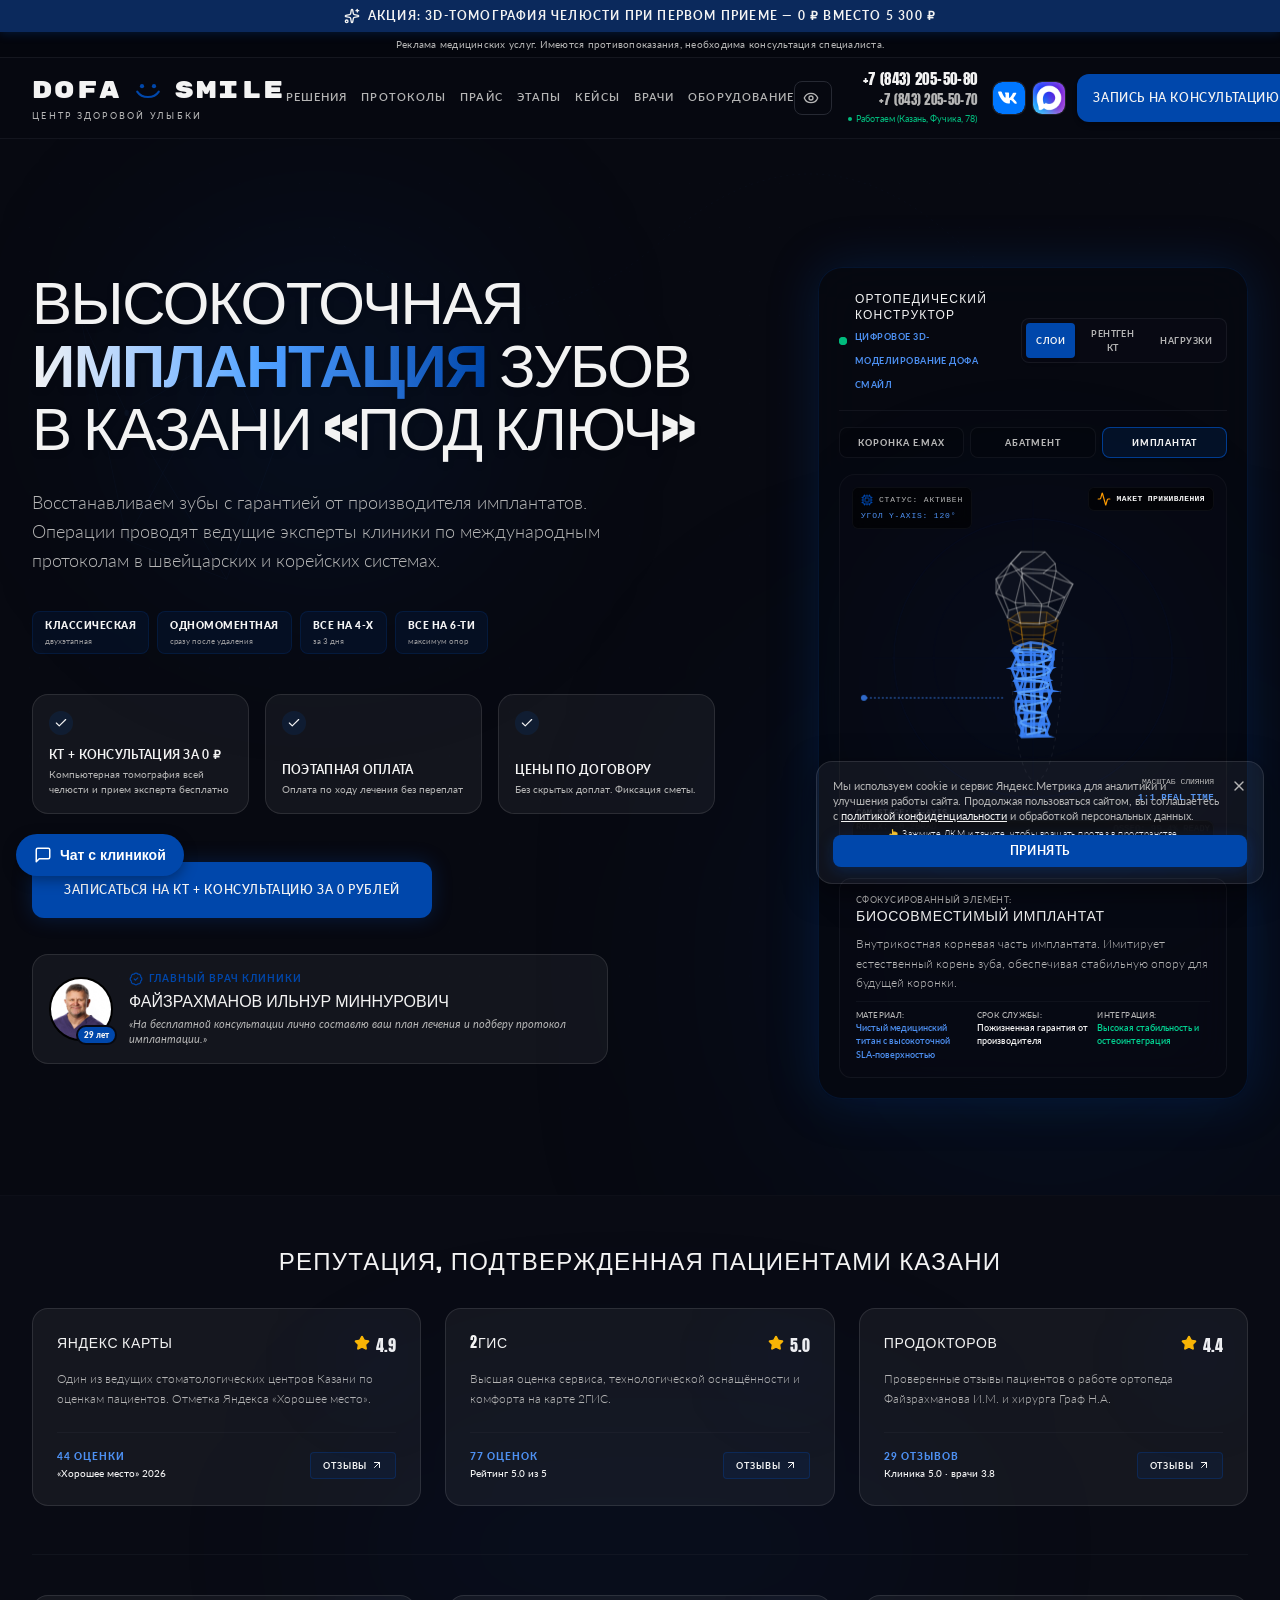
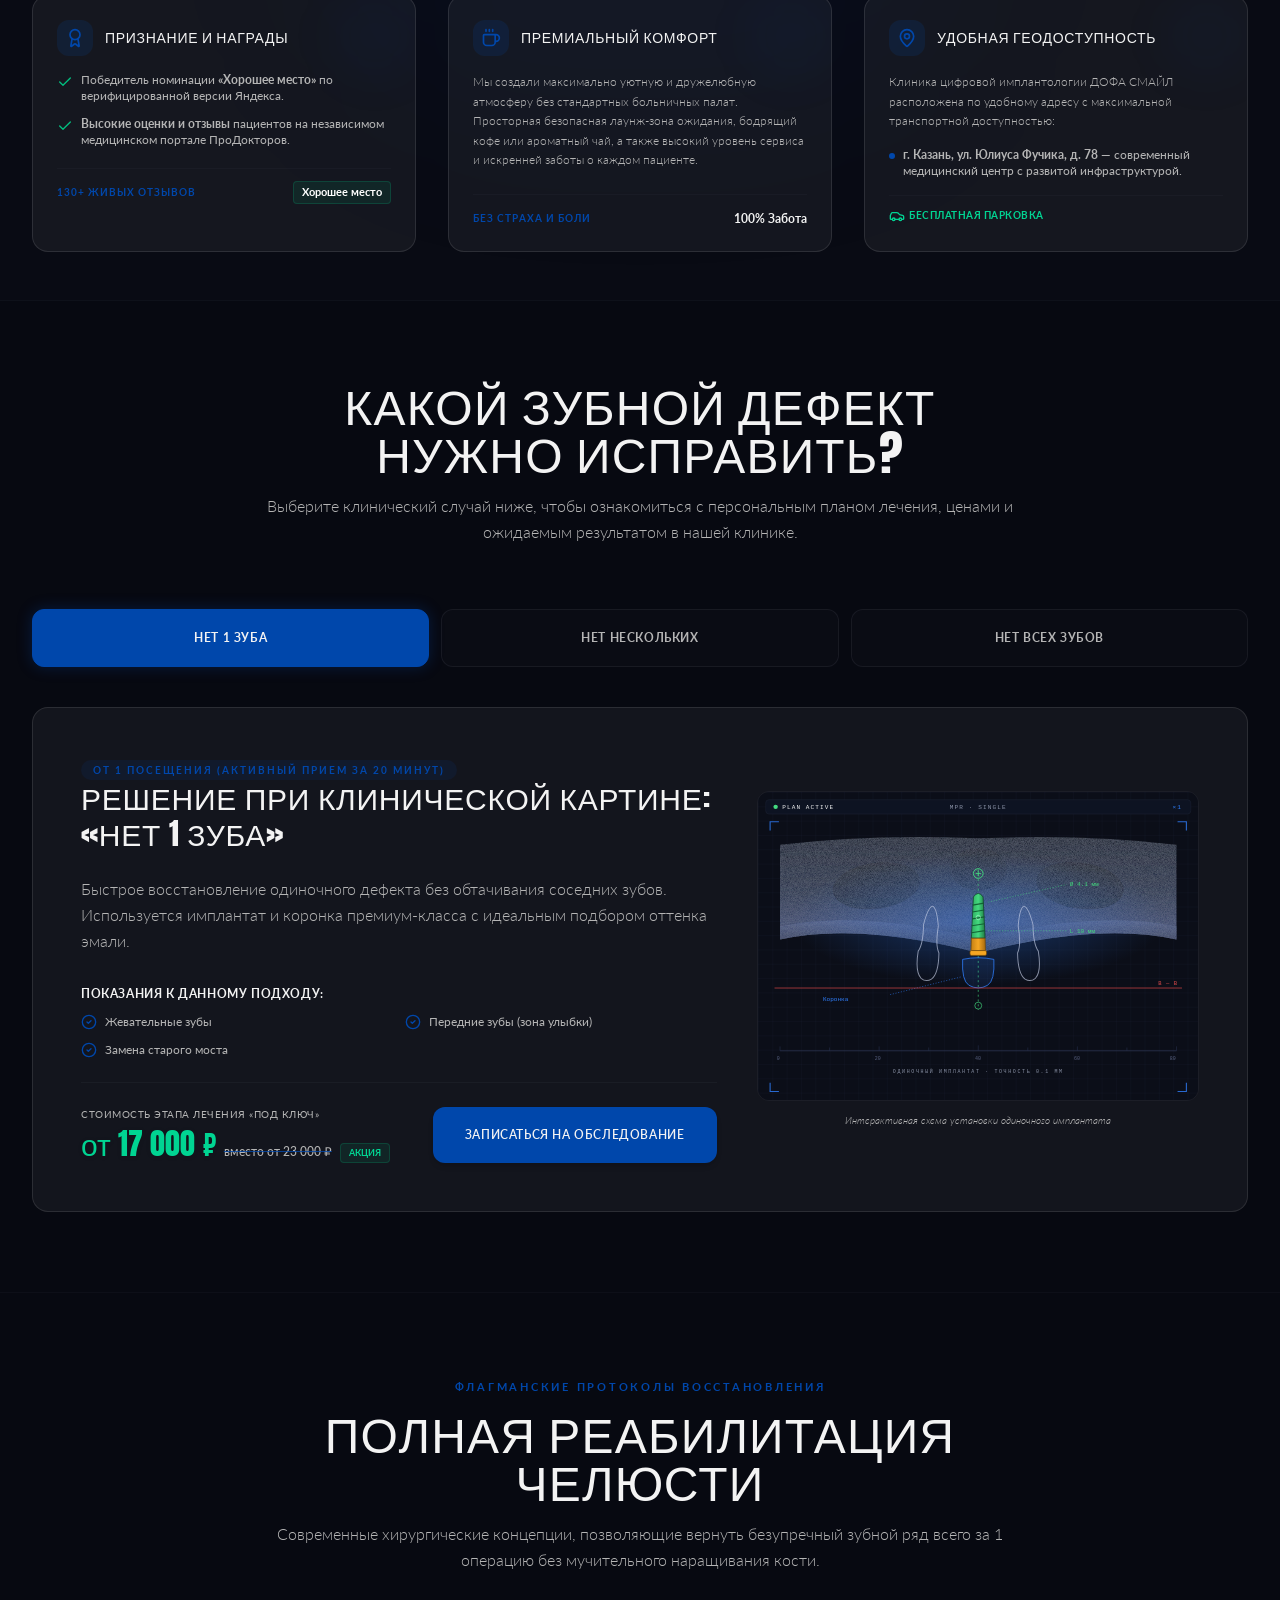
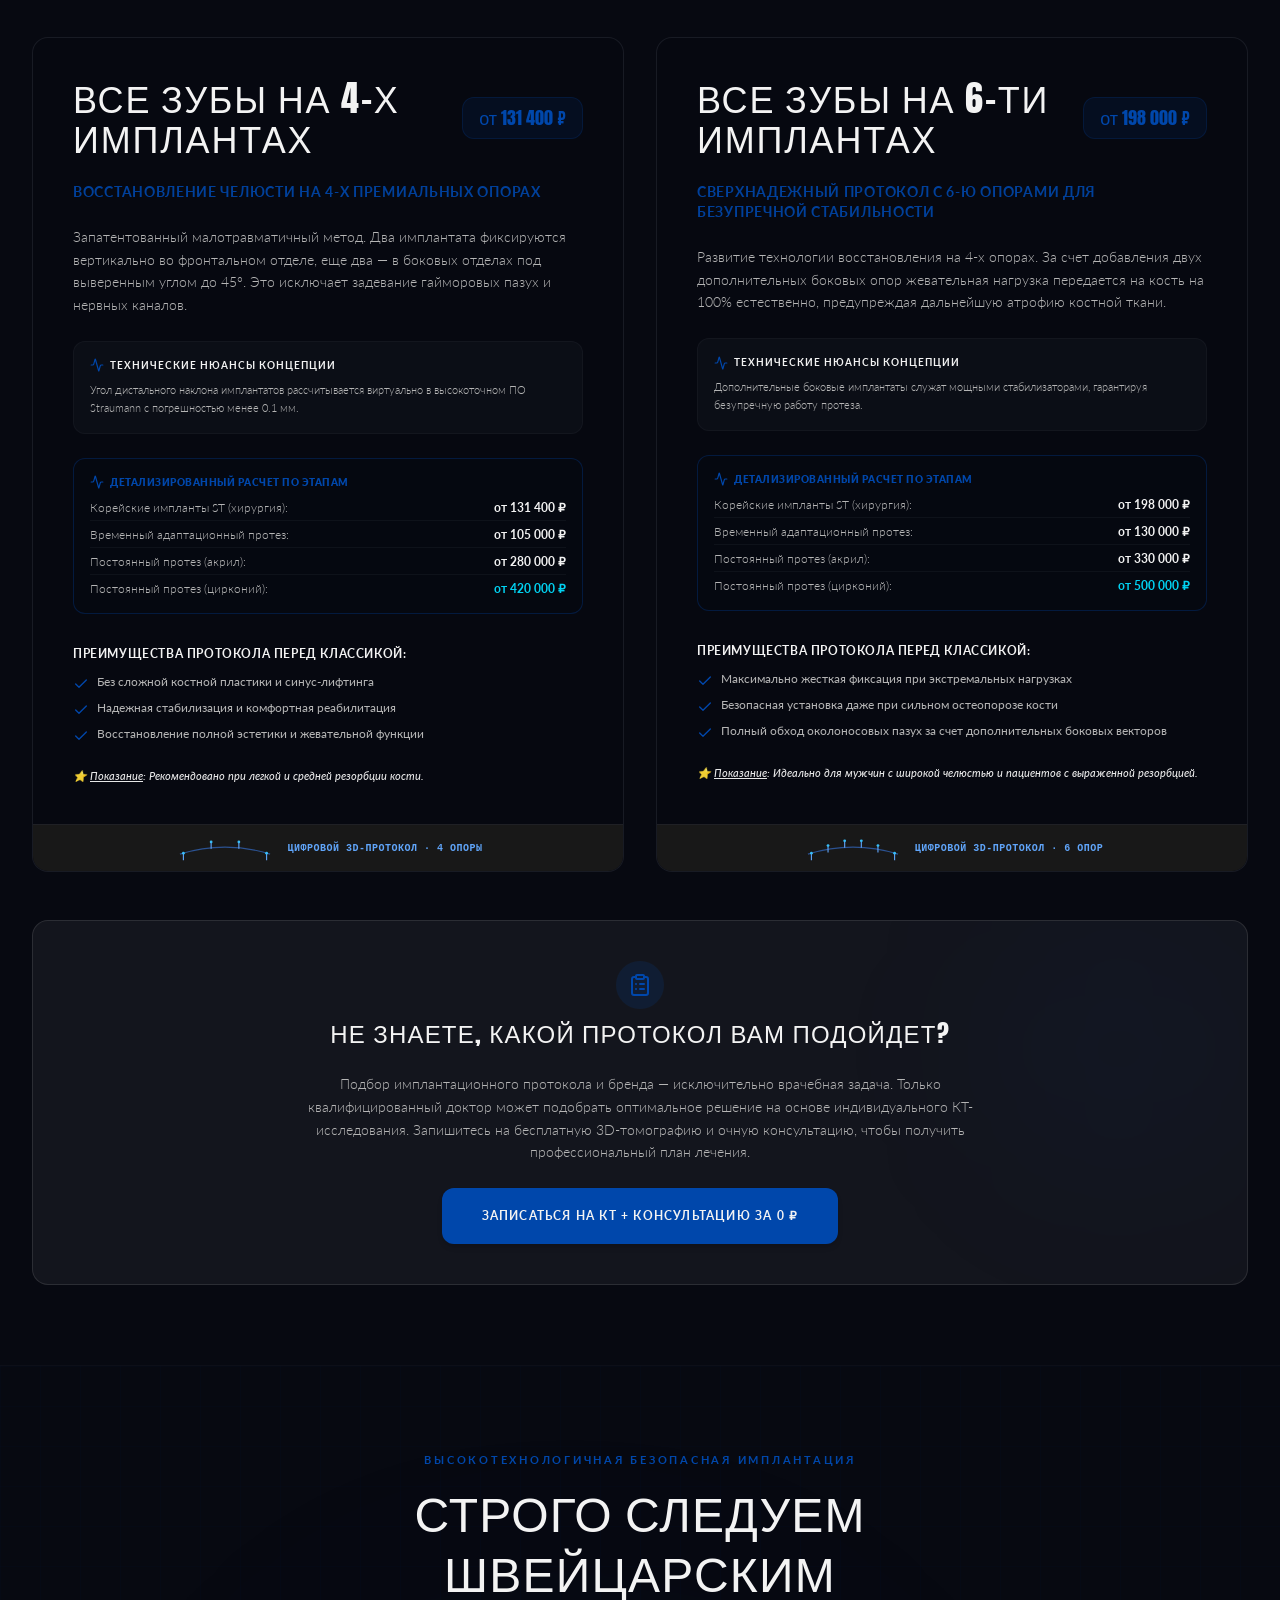
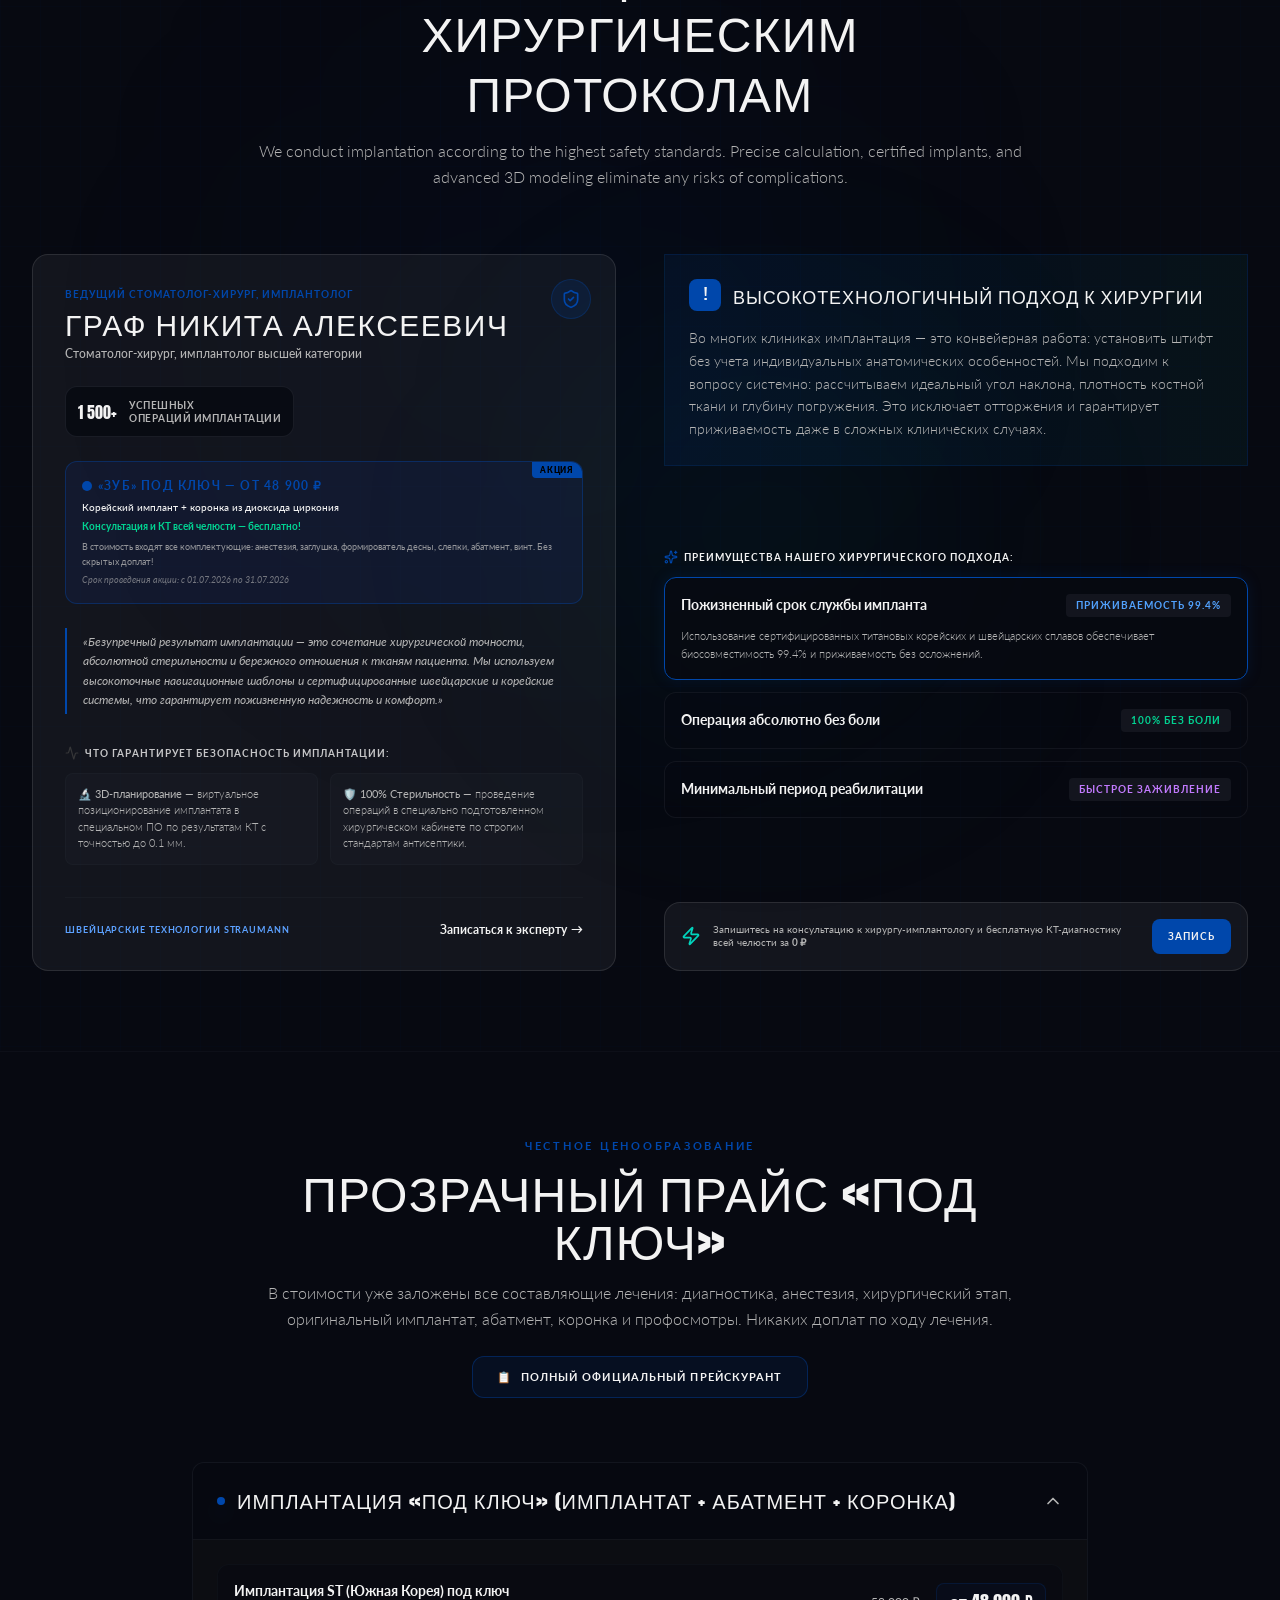
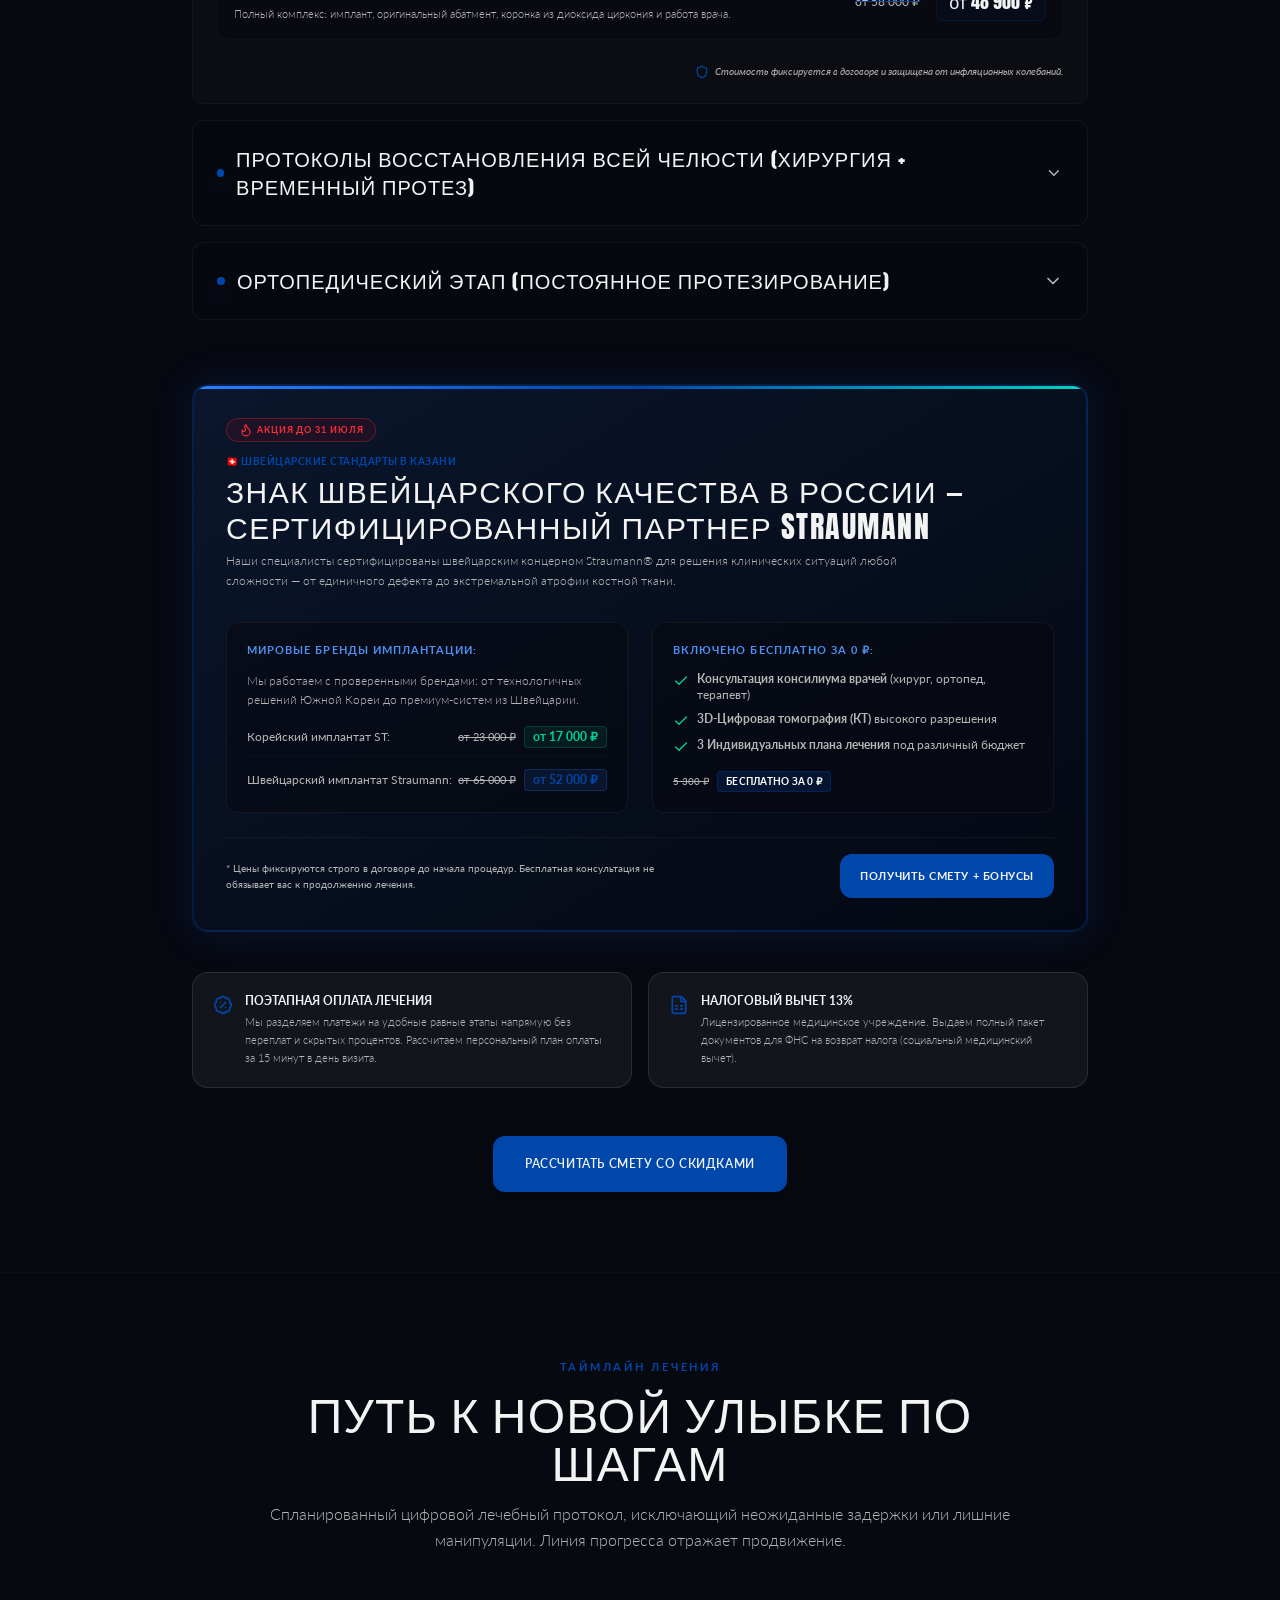
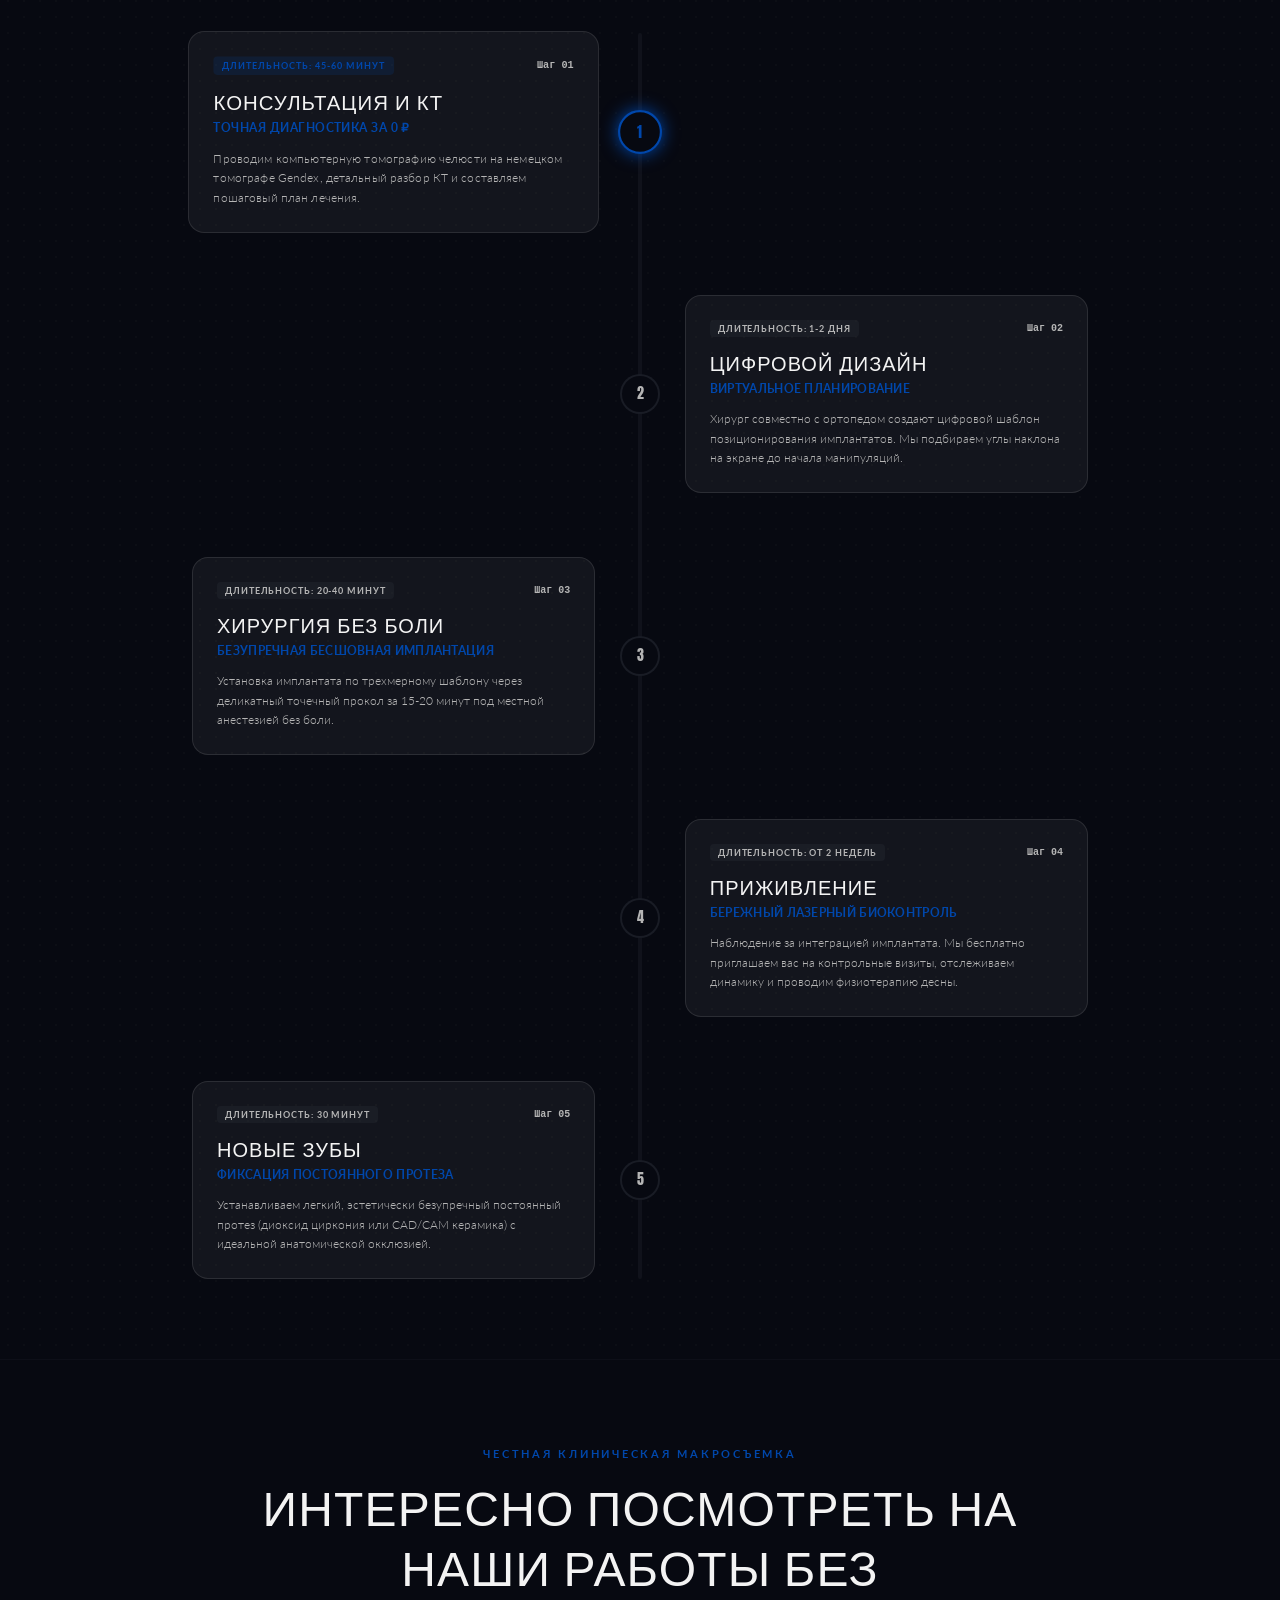
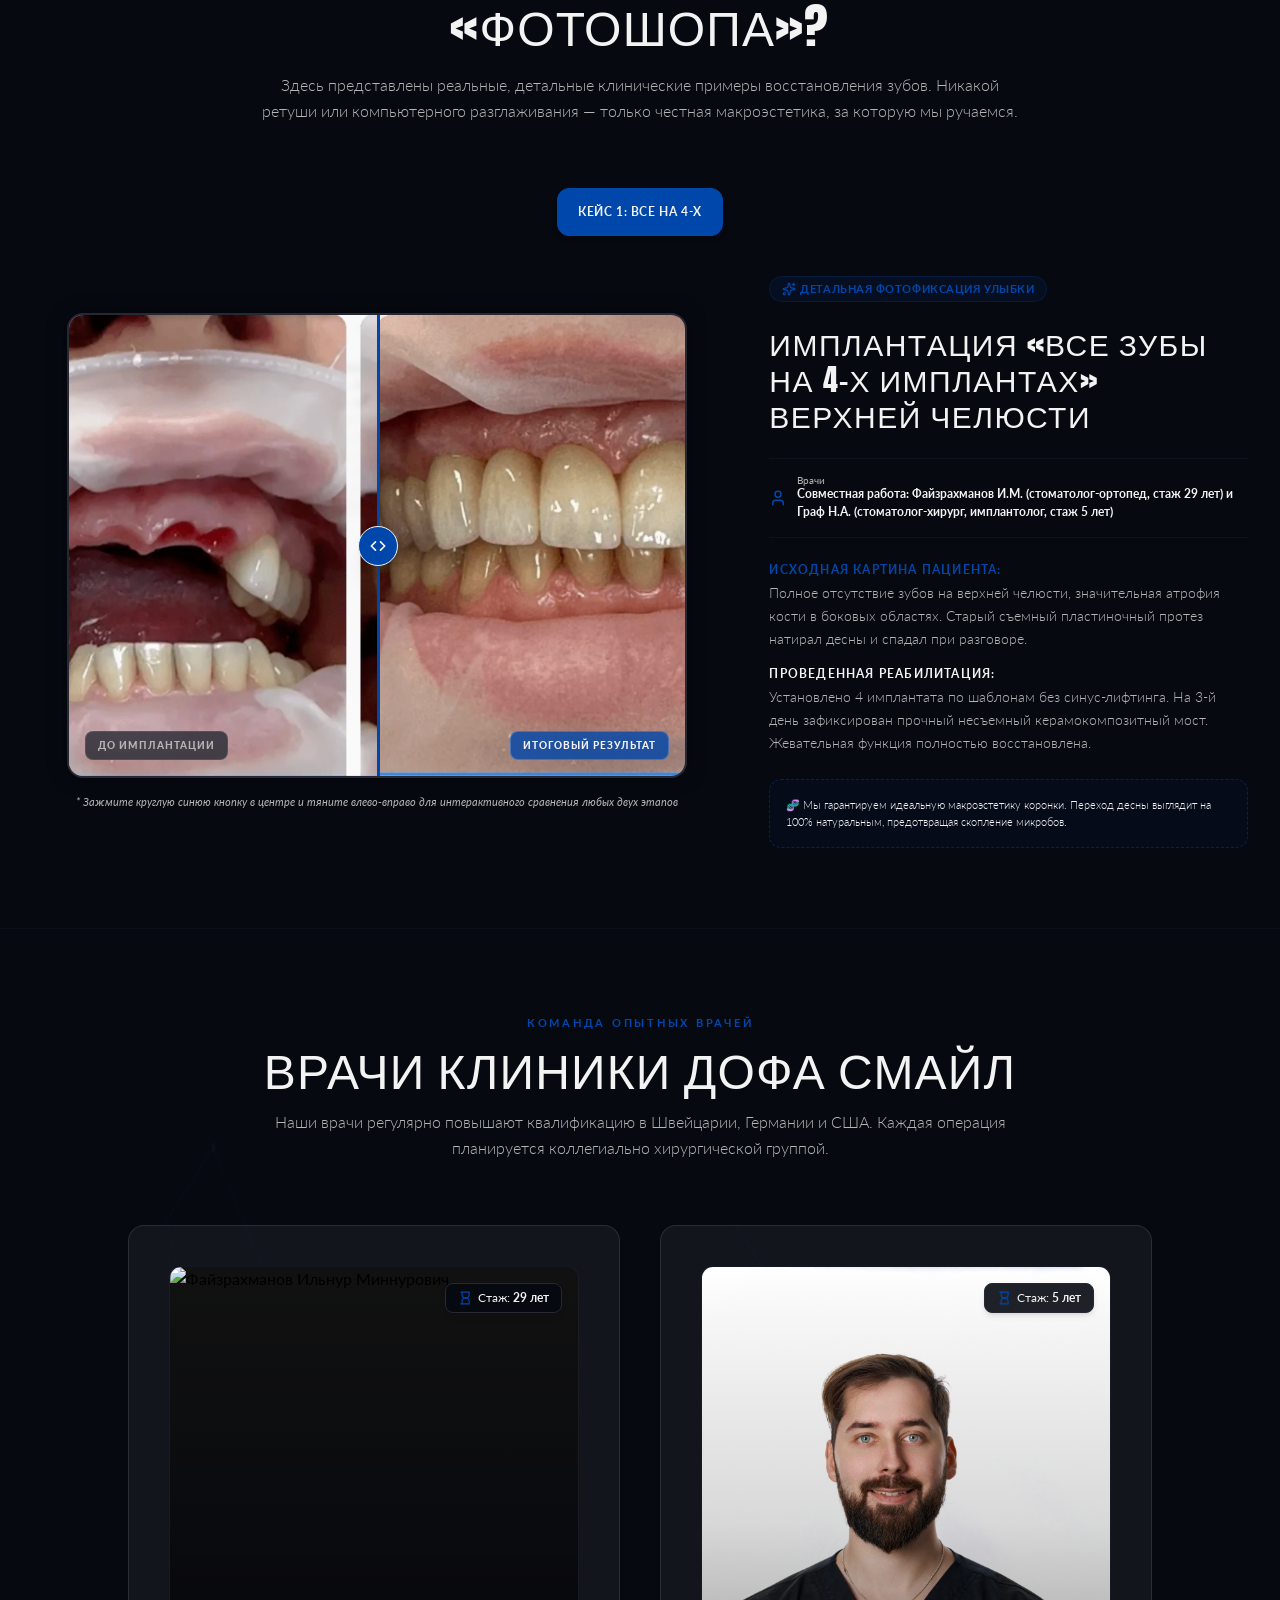
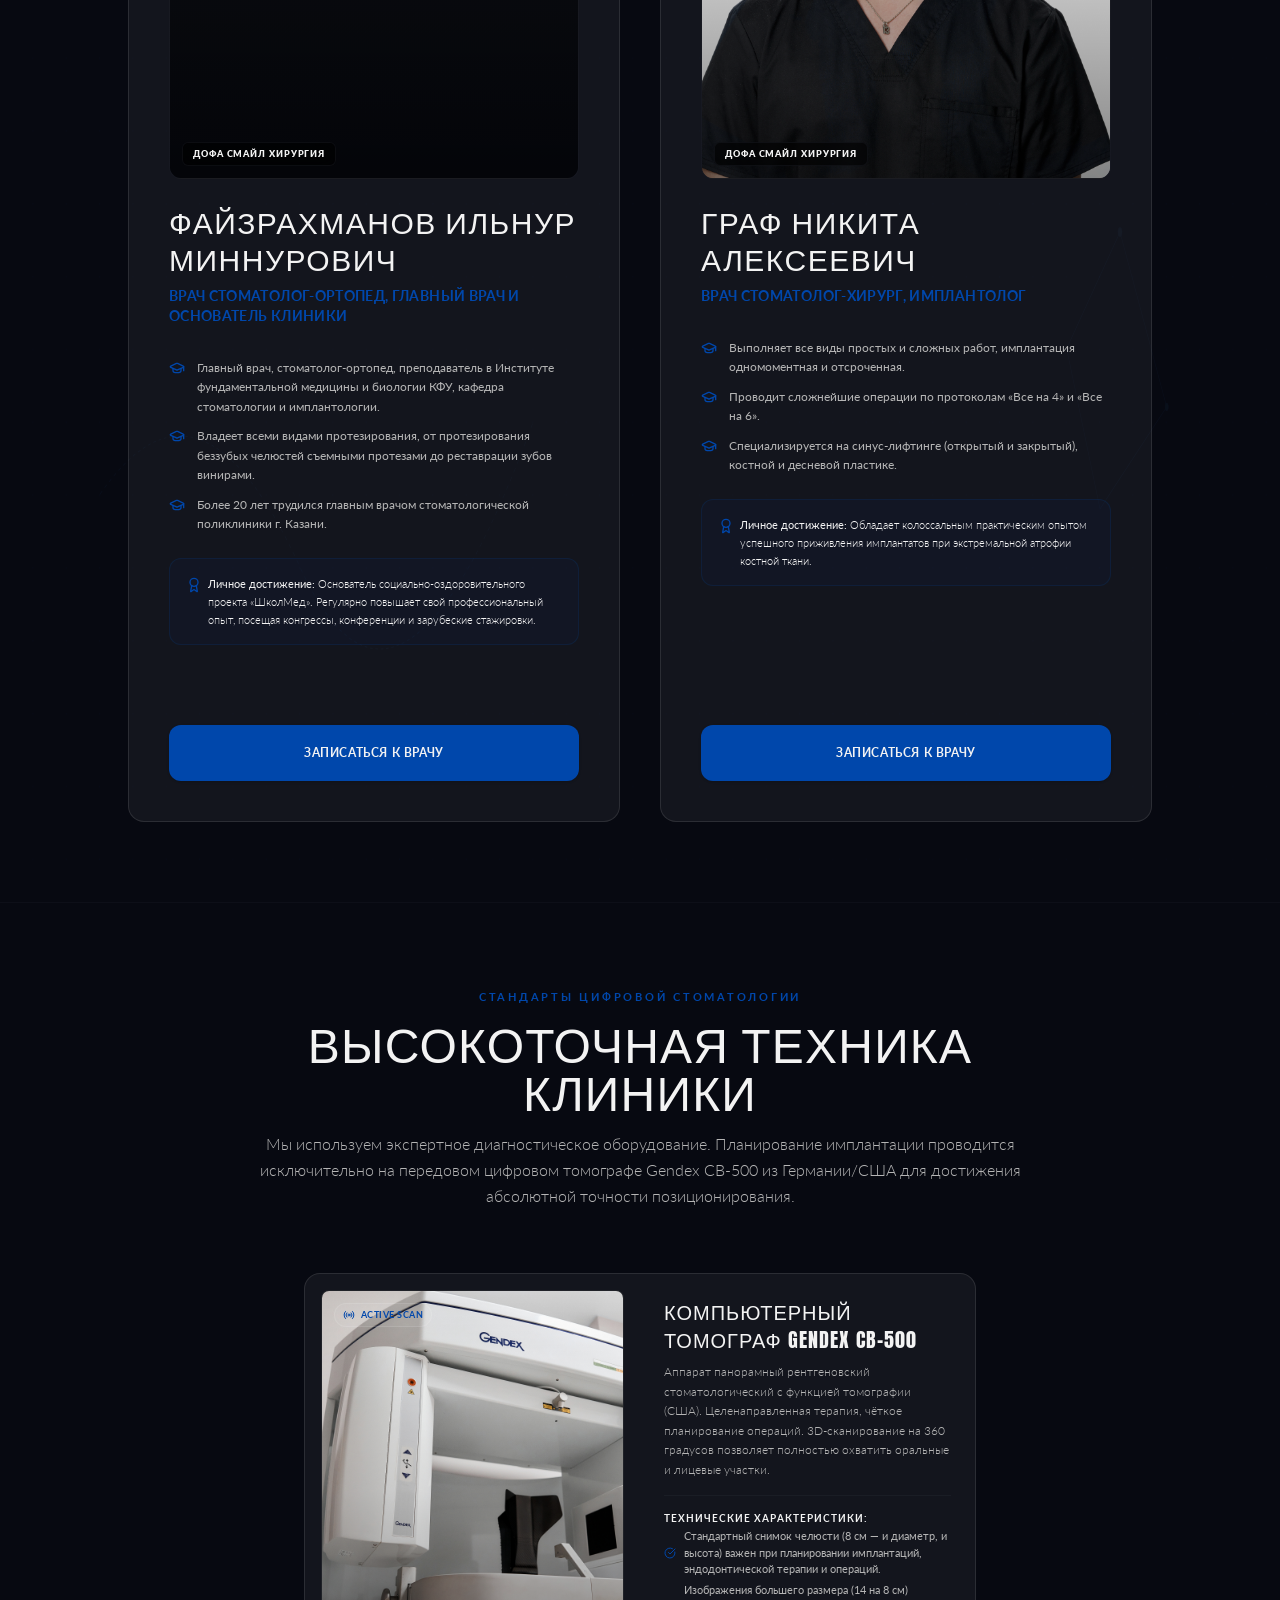
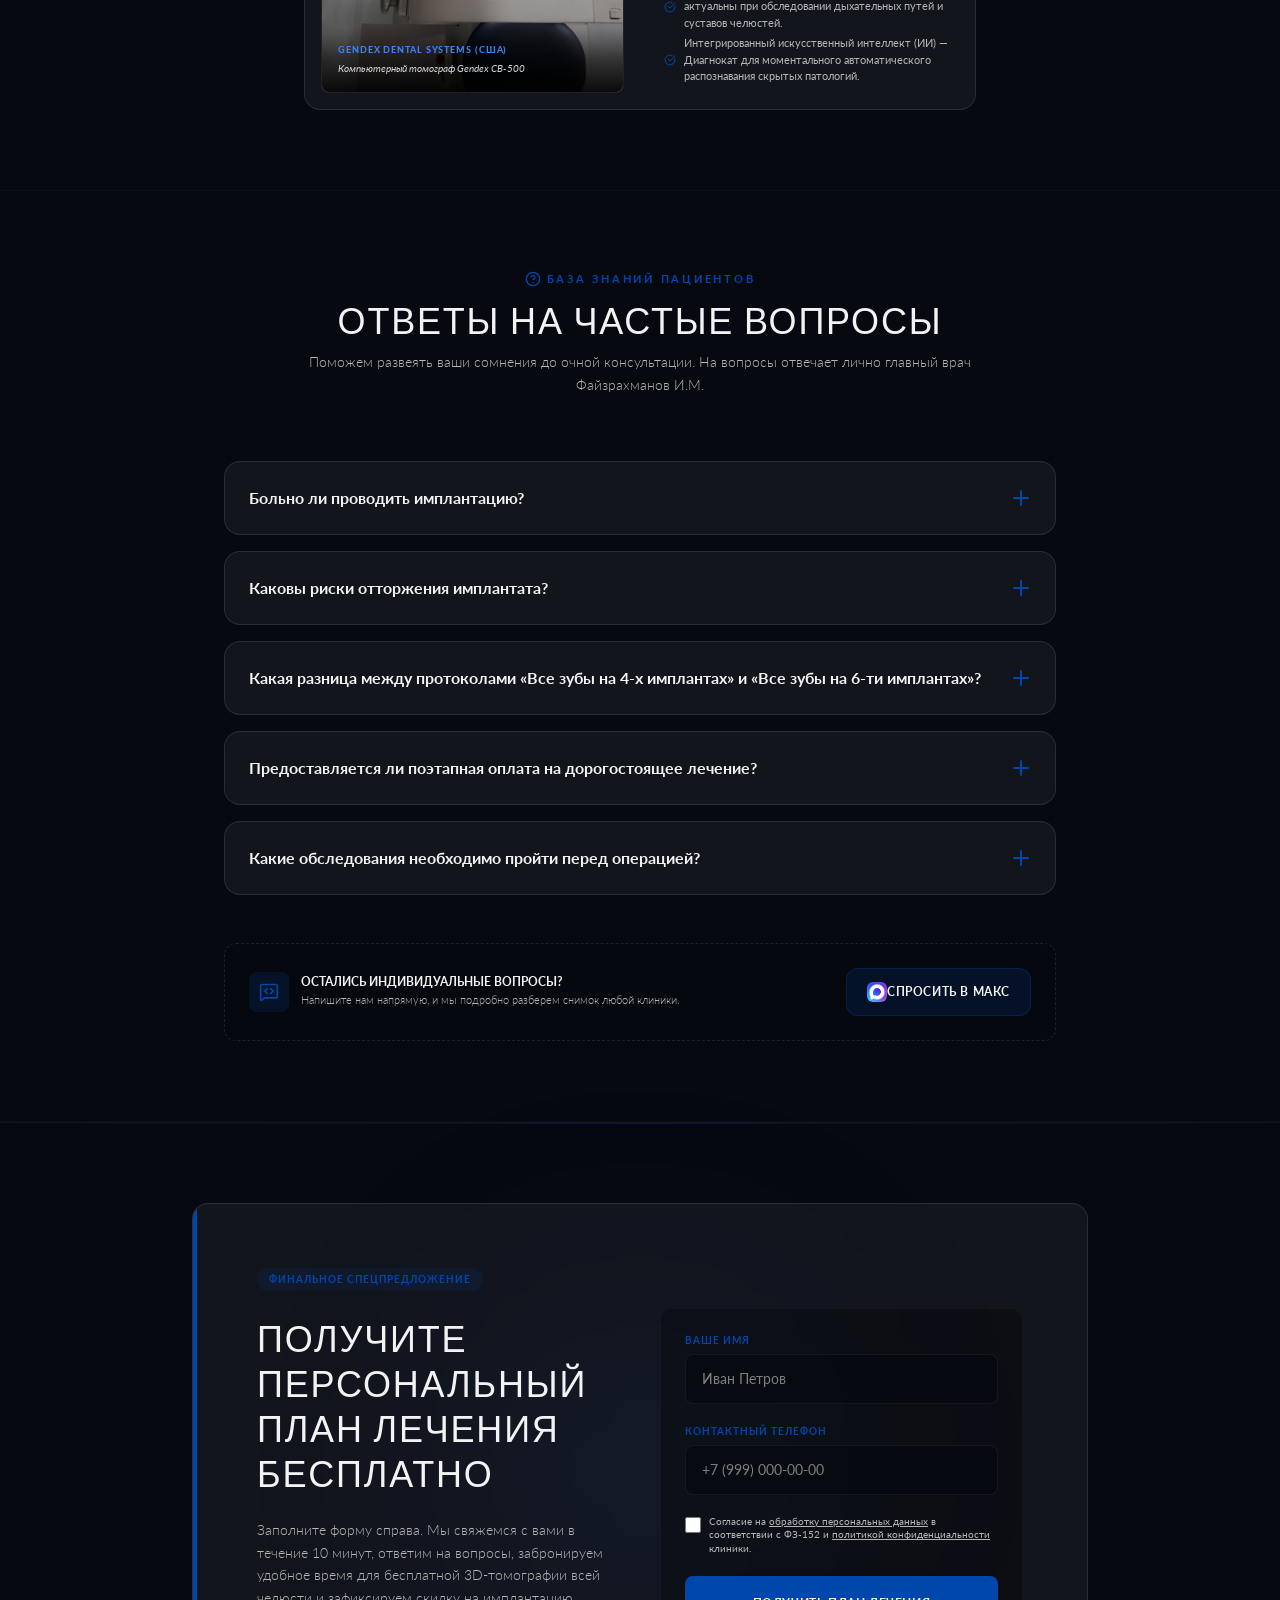
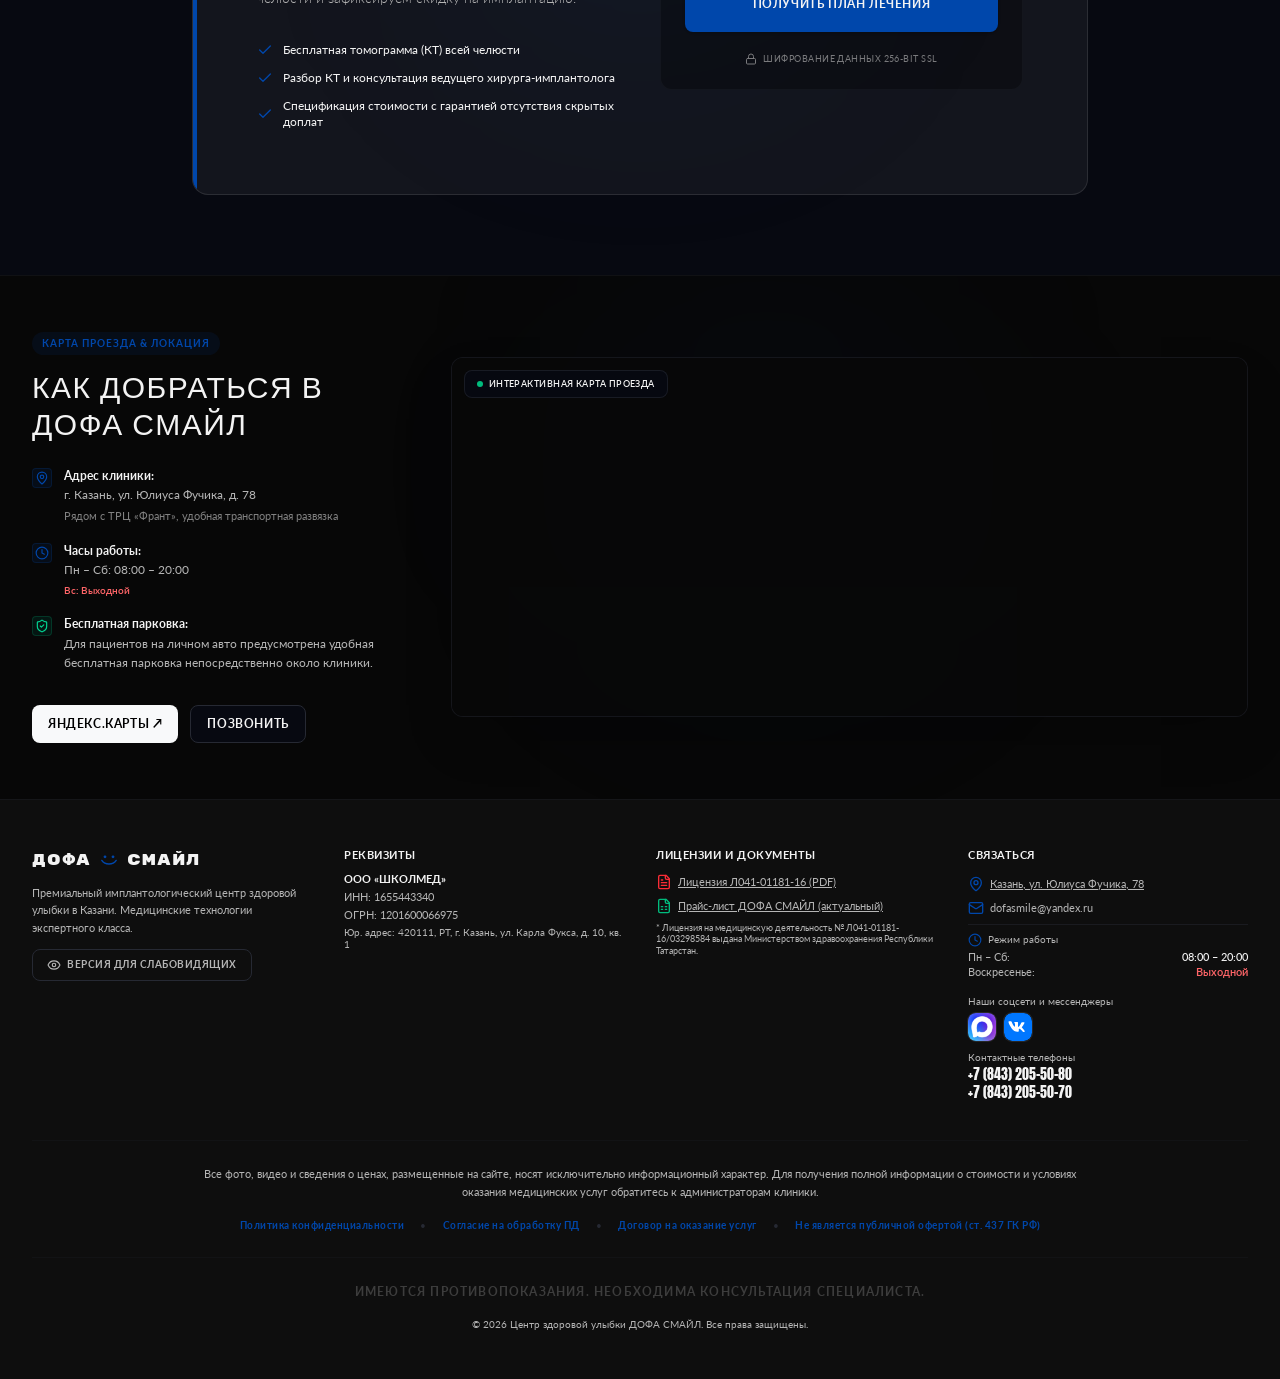
==== commit 2abbfde5: "Интеграция TeamWox CRM: чат (группа 1002) и ServiceDesk «Мои заявки», плавающая кнопка чата на ленди" ====
--- a/index.html
+++ b/index.html
@@ -128,8 +128,8 @@
       });
     </script>
     <!-- /Yandex.Metrika counter -->
-    <script type="module" crossorigin src="app.js?v=10"></script>
-    <link rel="stylesheet" crossorigin href="app.css?v=10">
+    <script type="module" crossorigin src="app.js?v=11"></script>
+    <link rel="stylesheet" crossorigin href="app.css?v=11">
   </head>
   <body>
     <noscript>
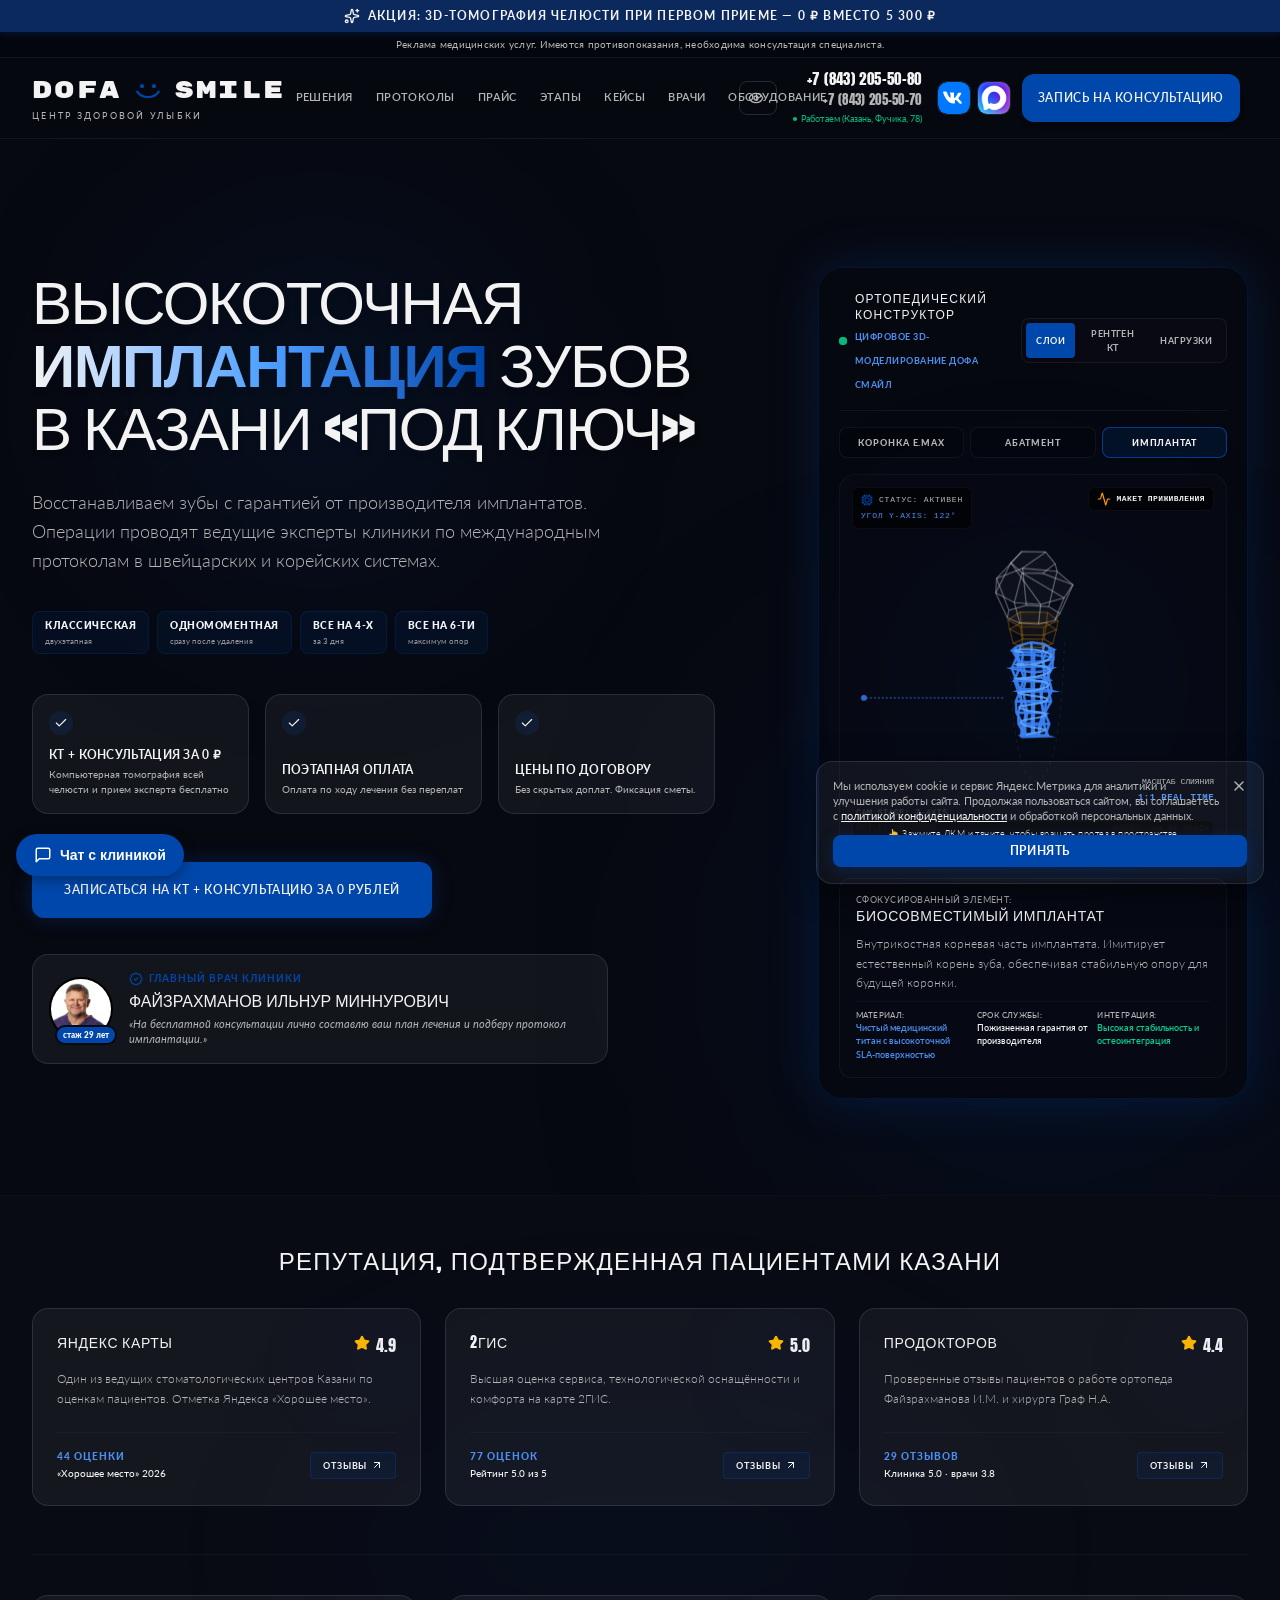
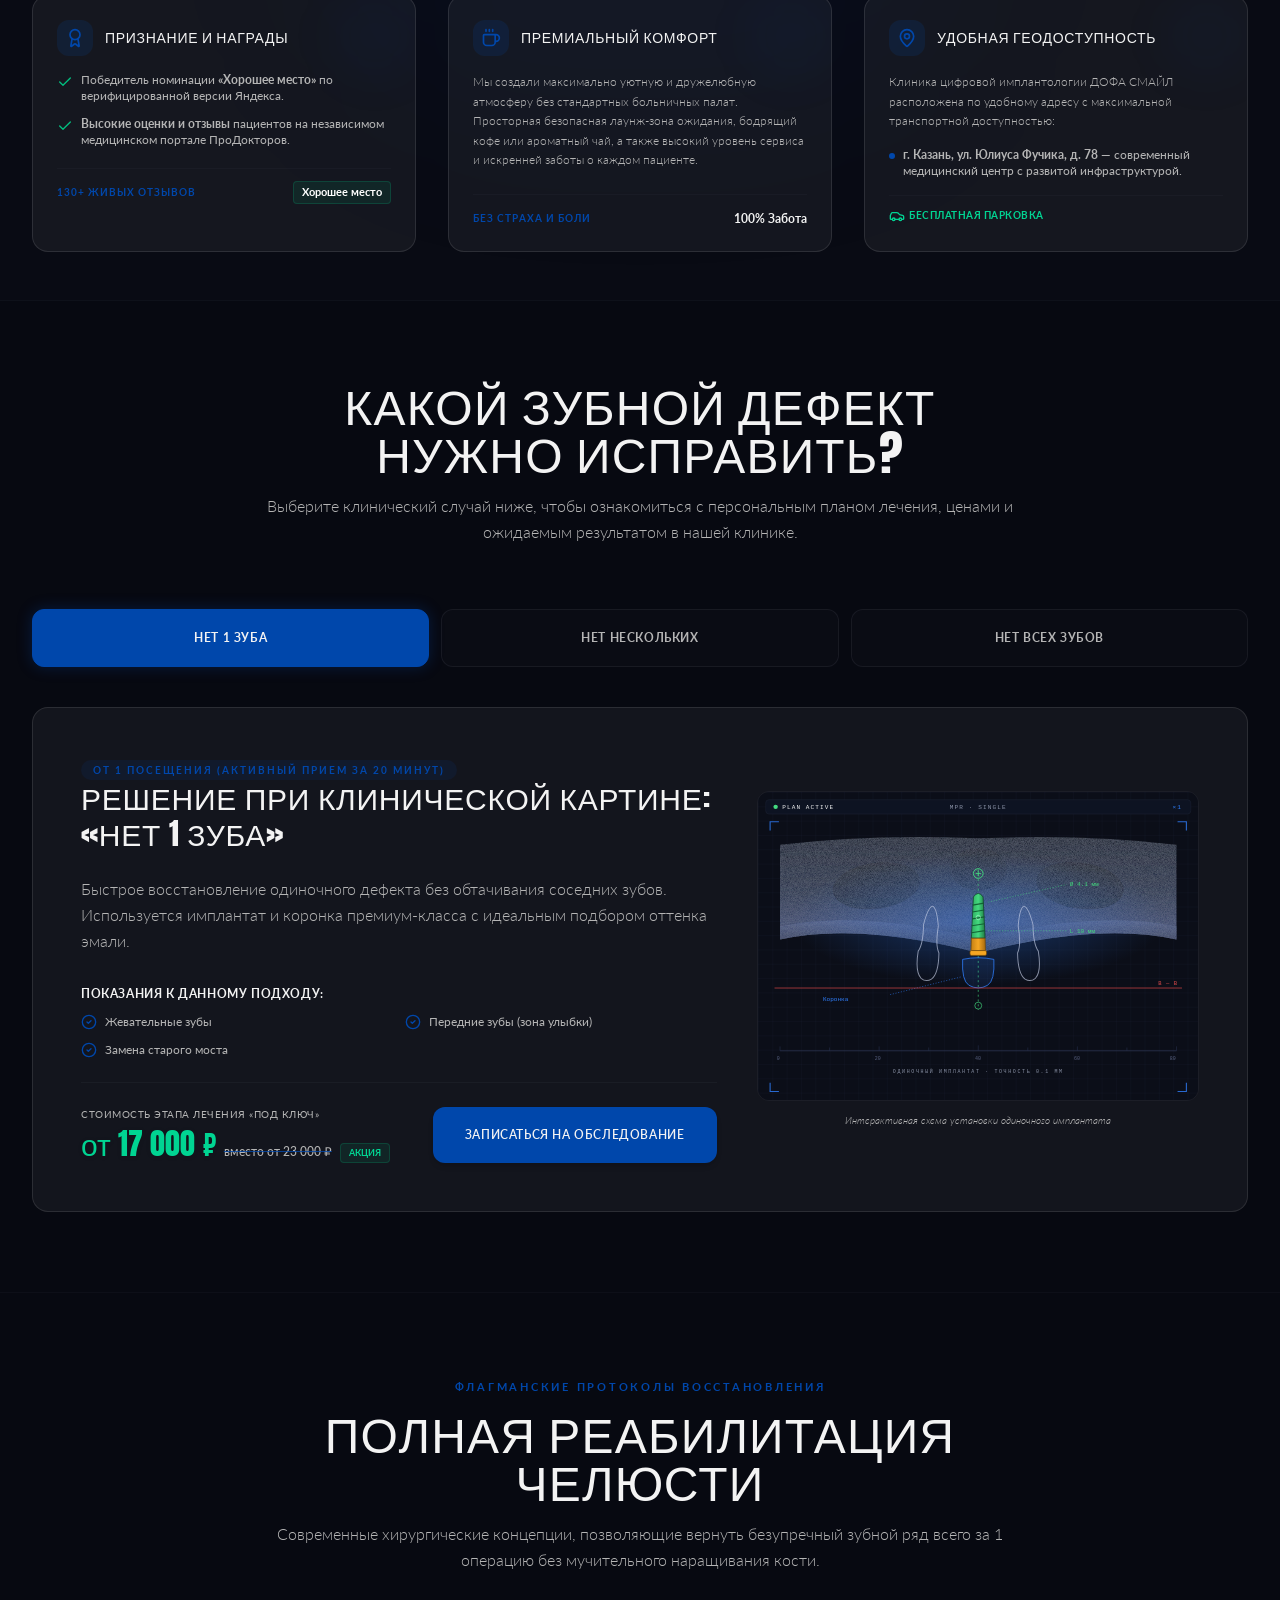
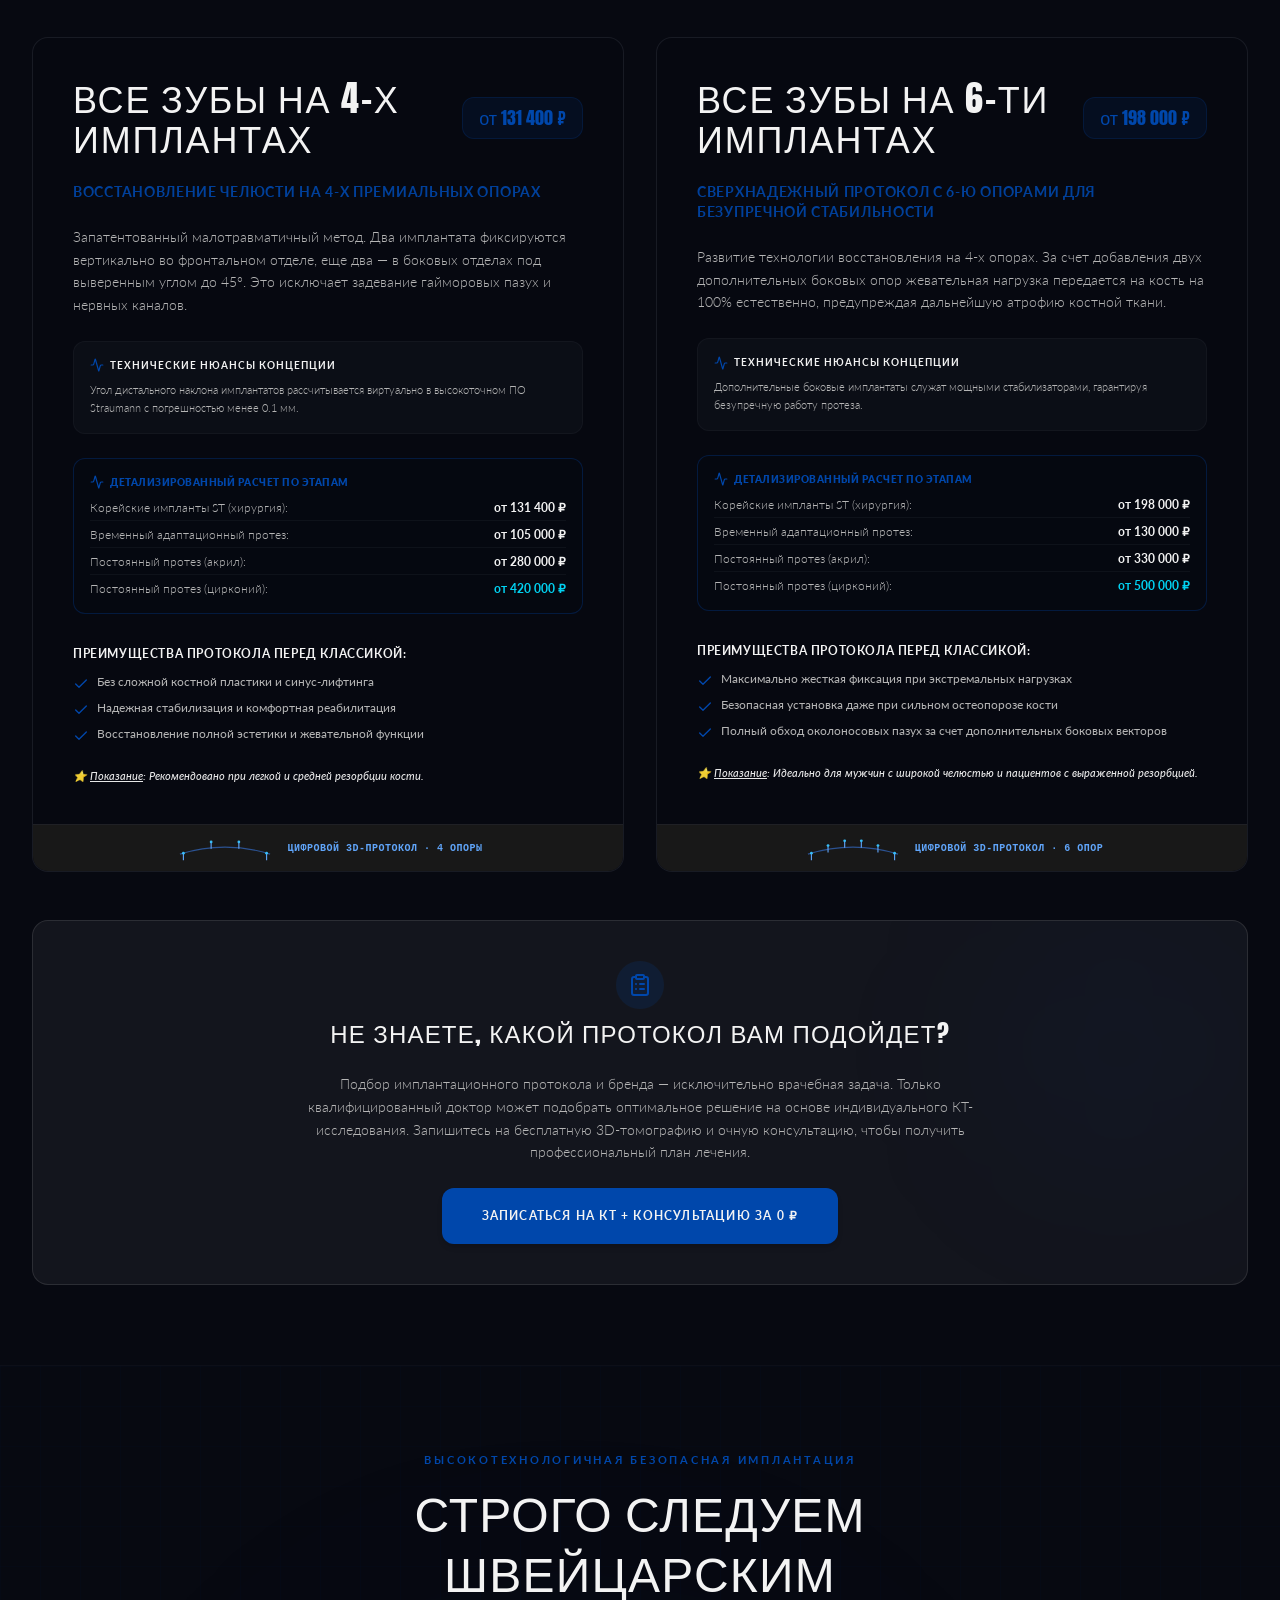
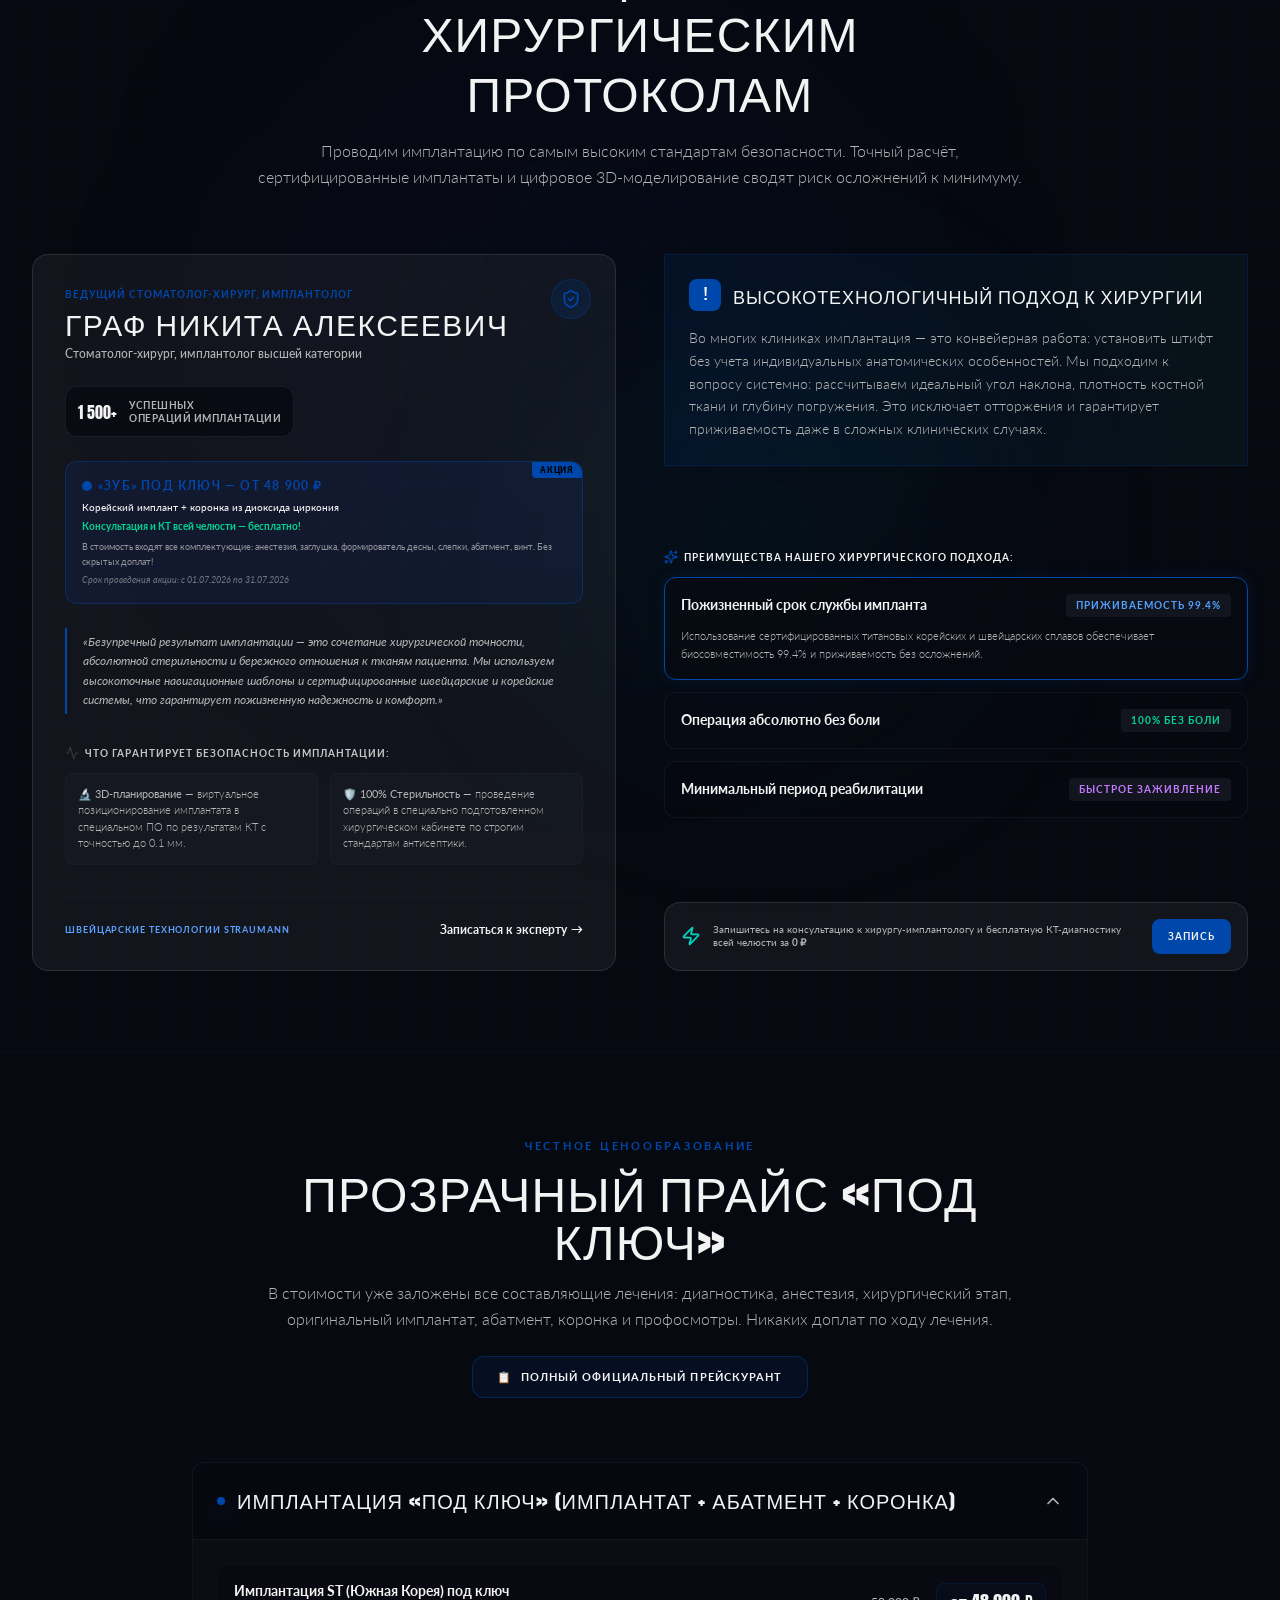
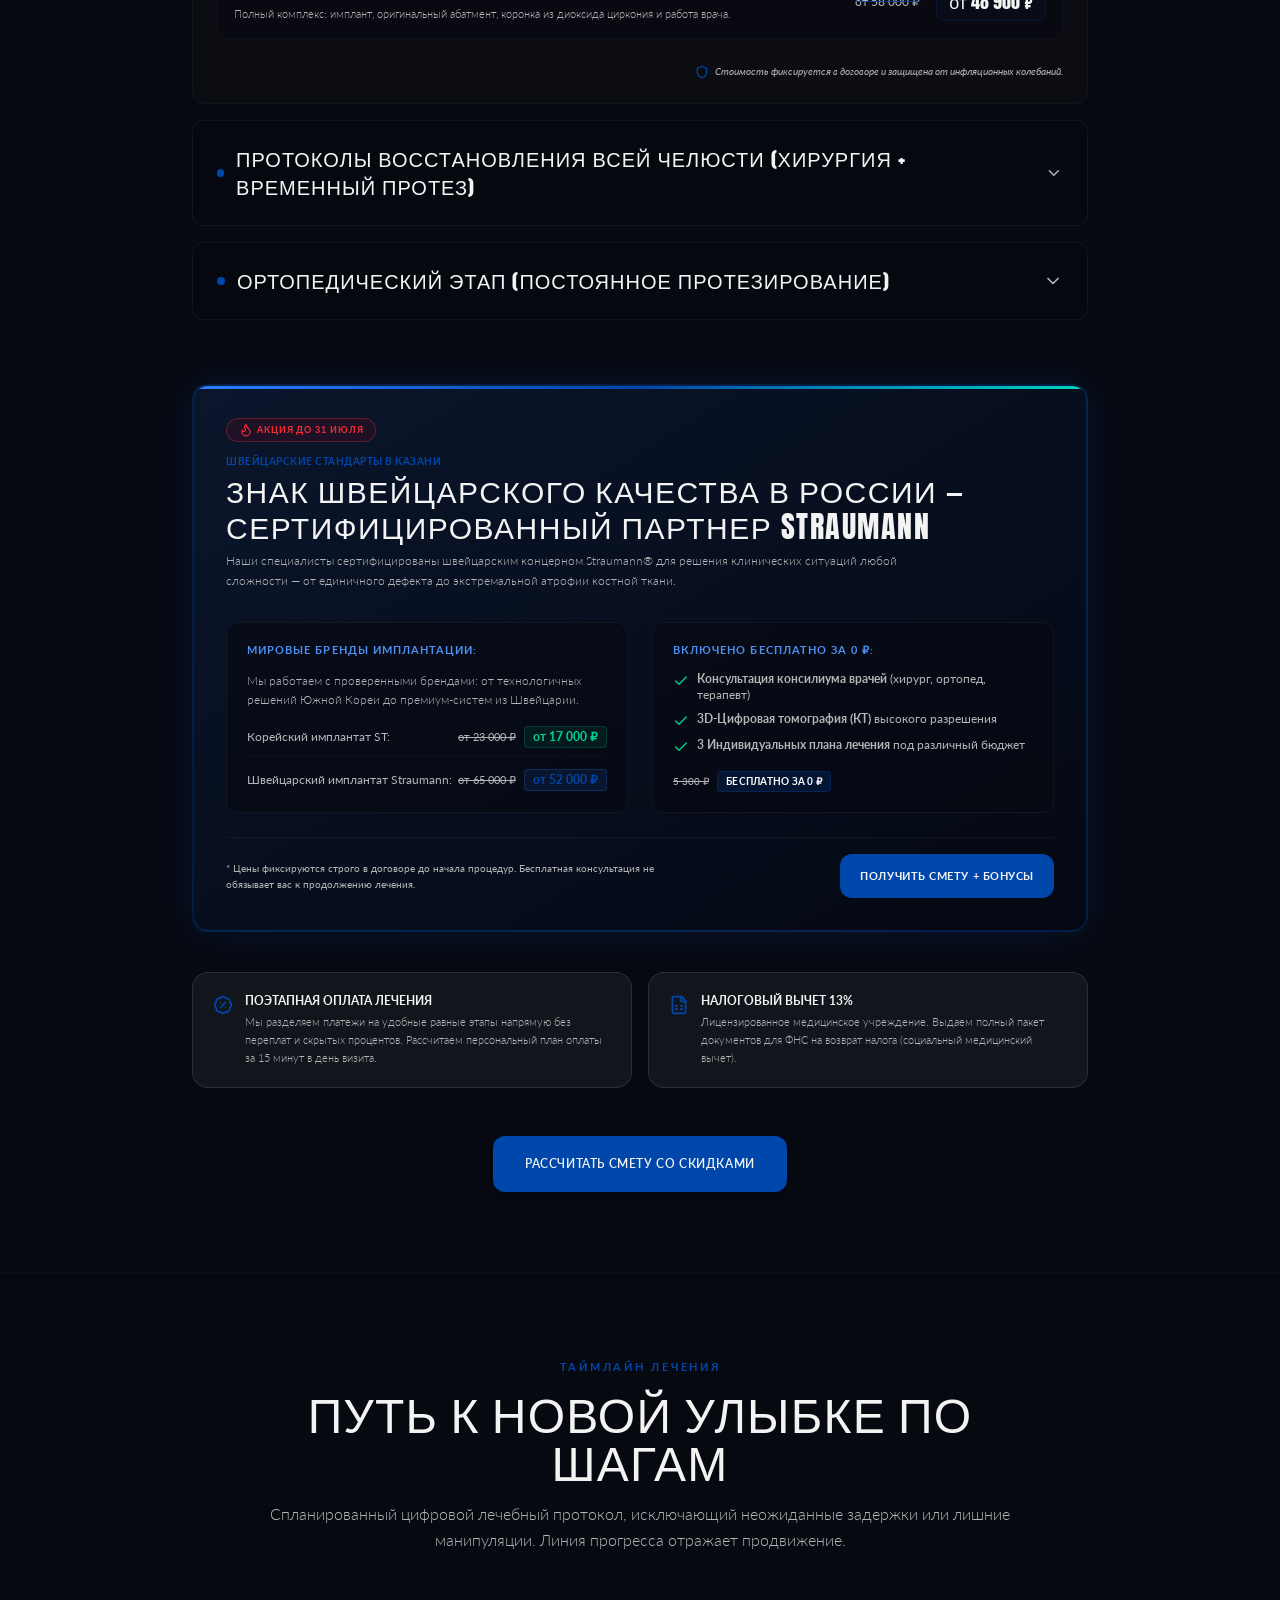
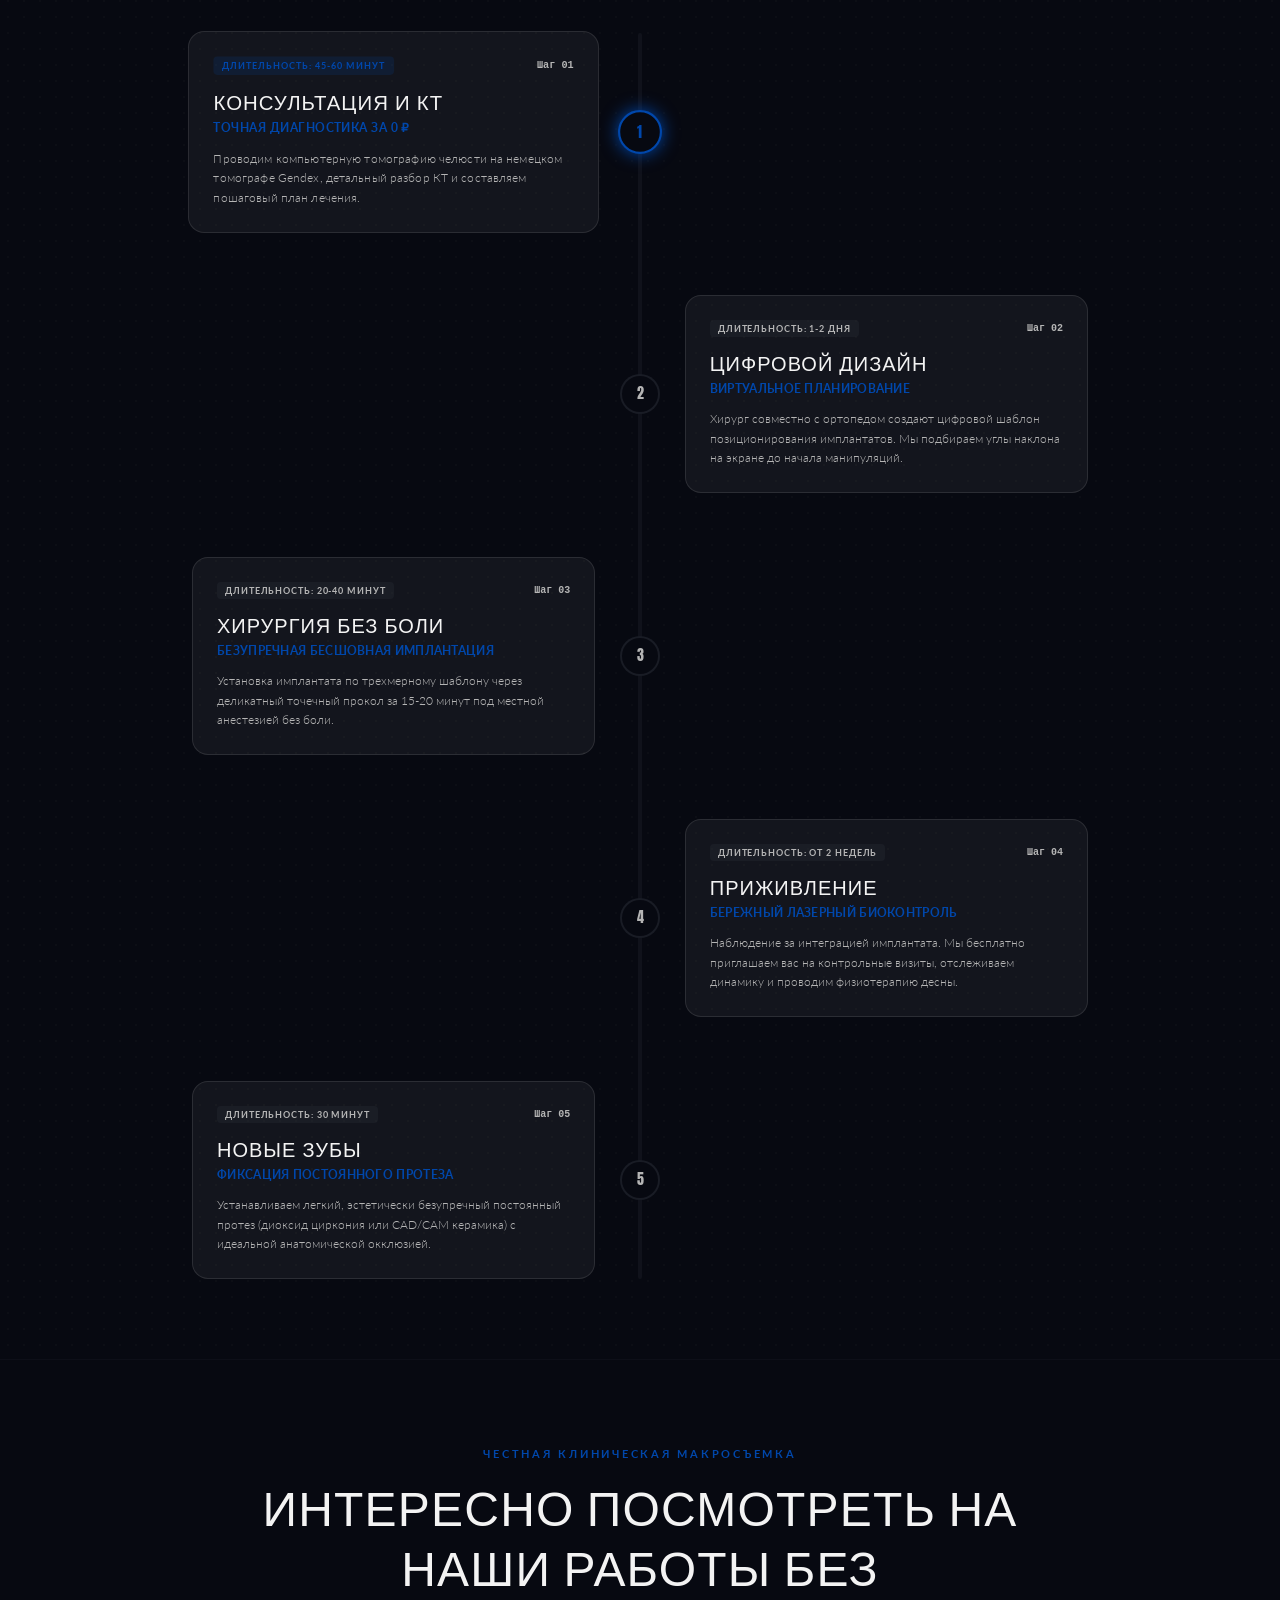
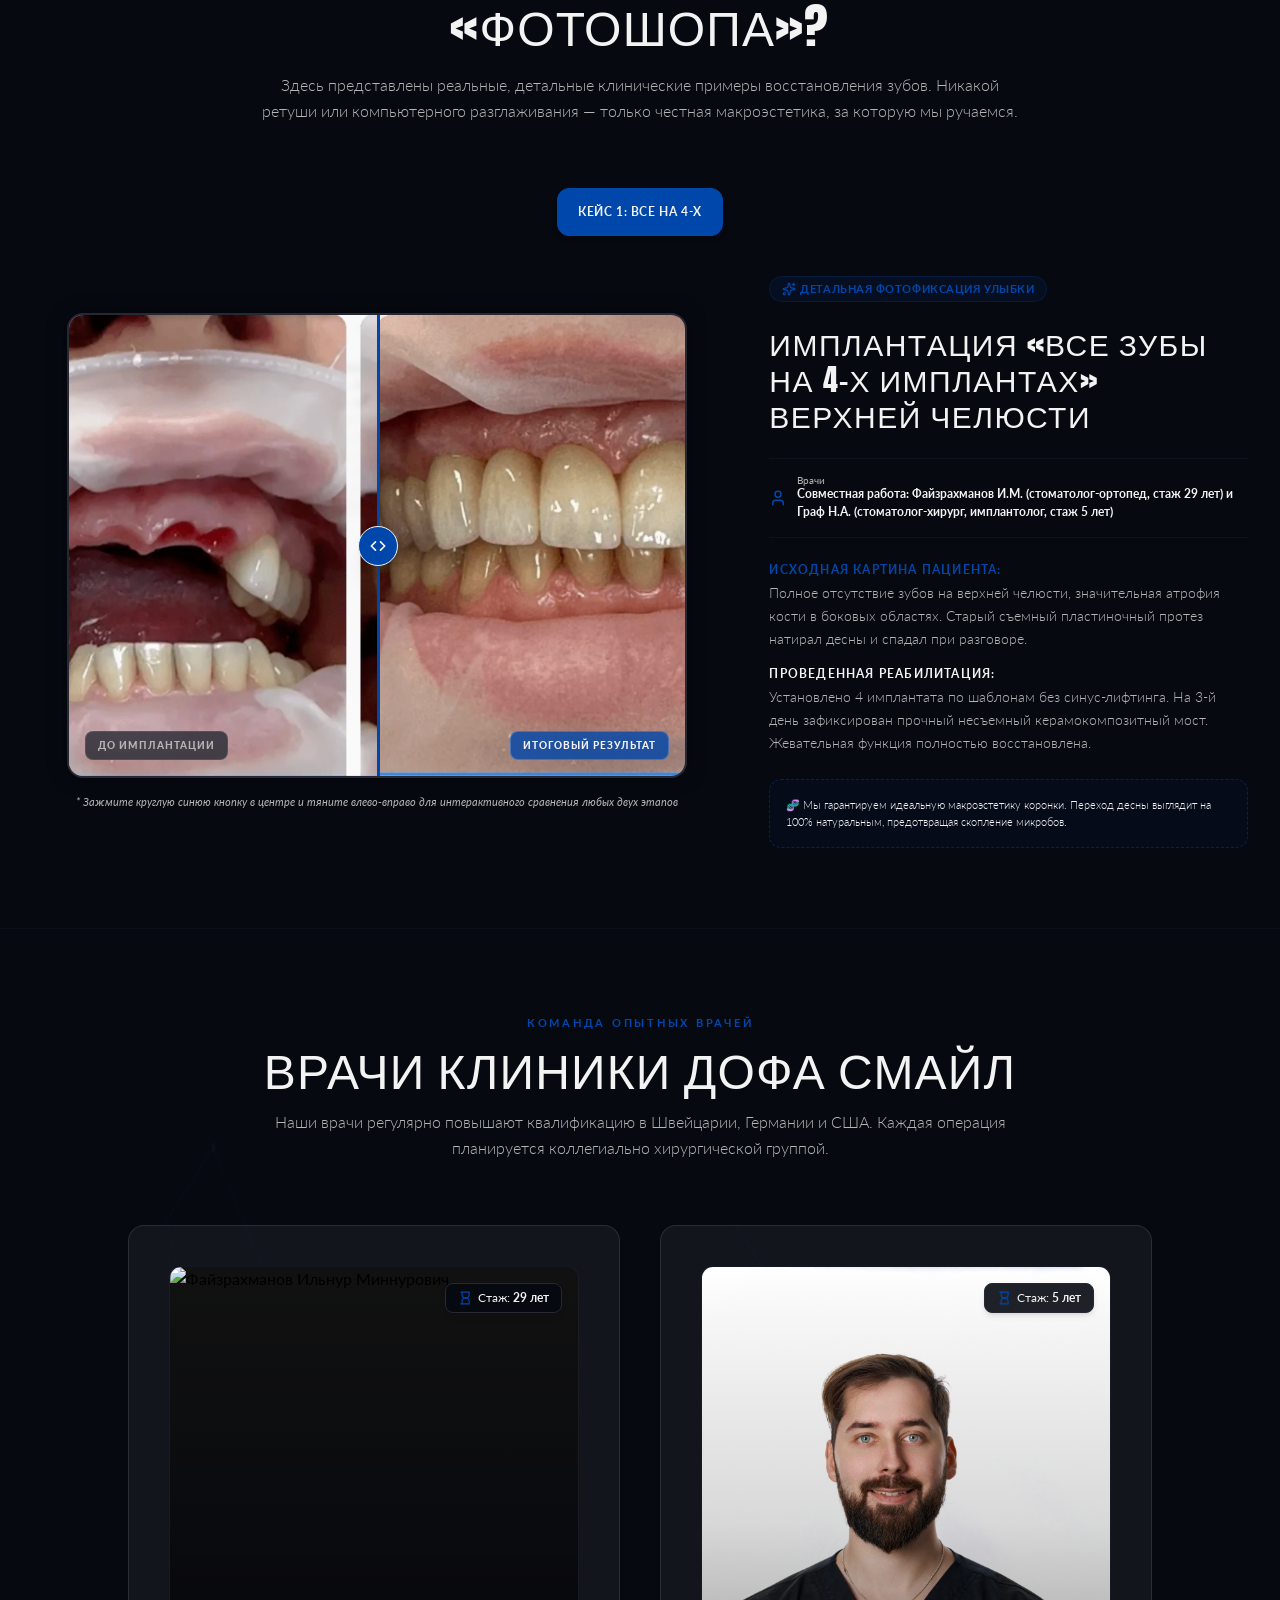
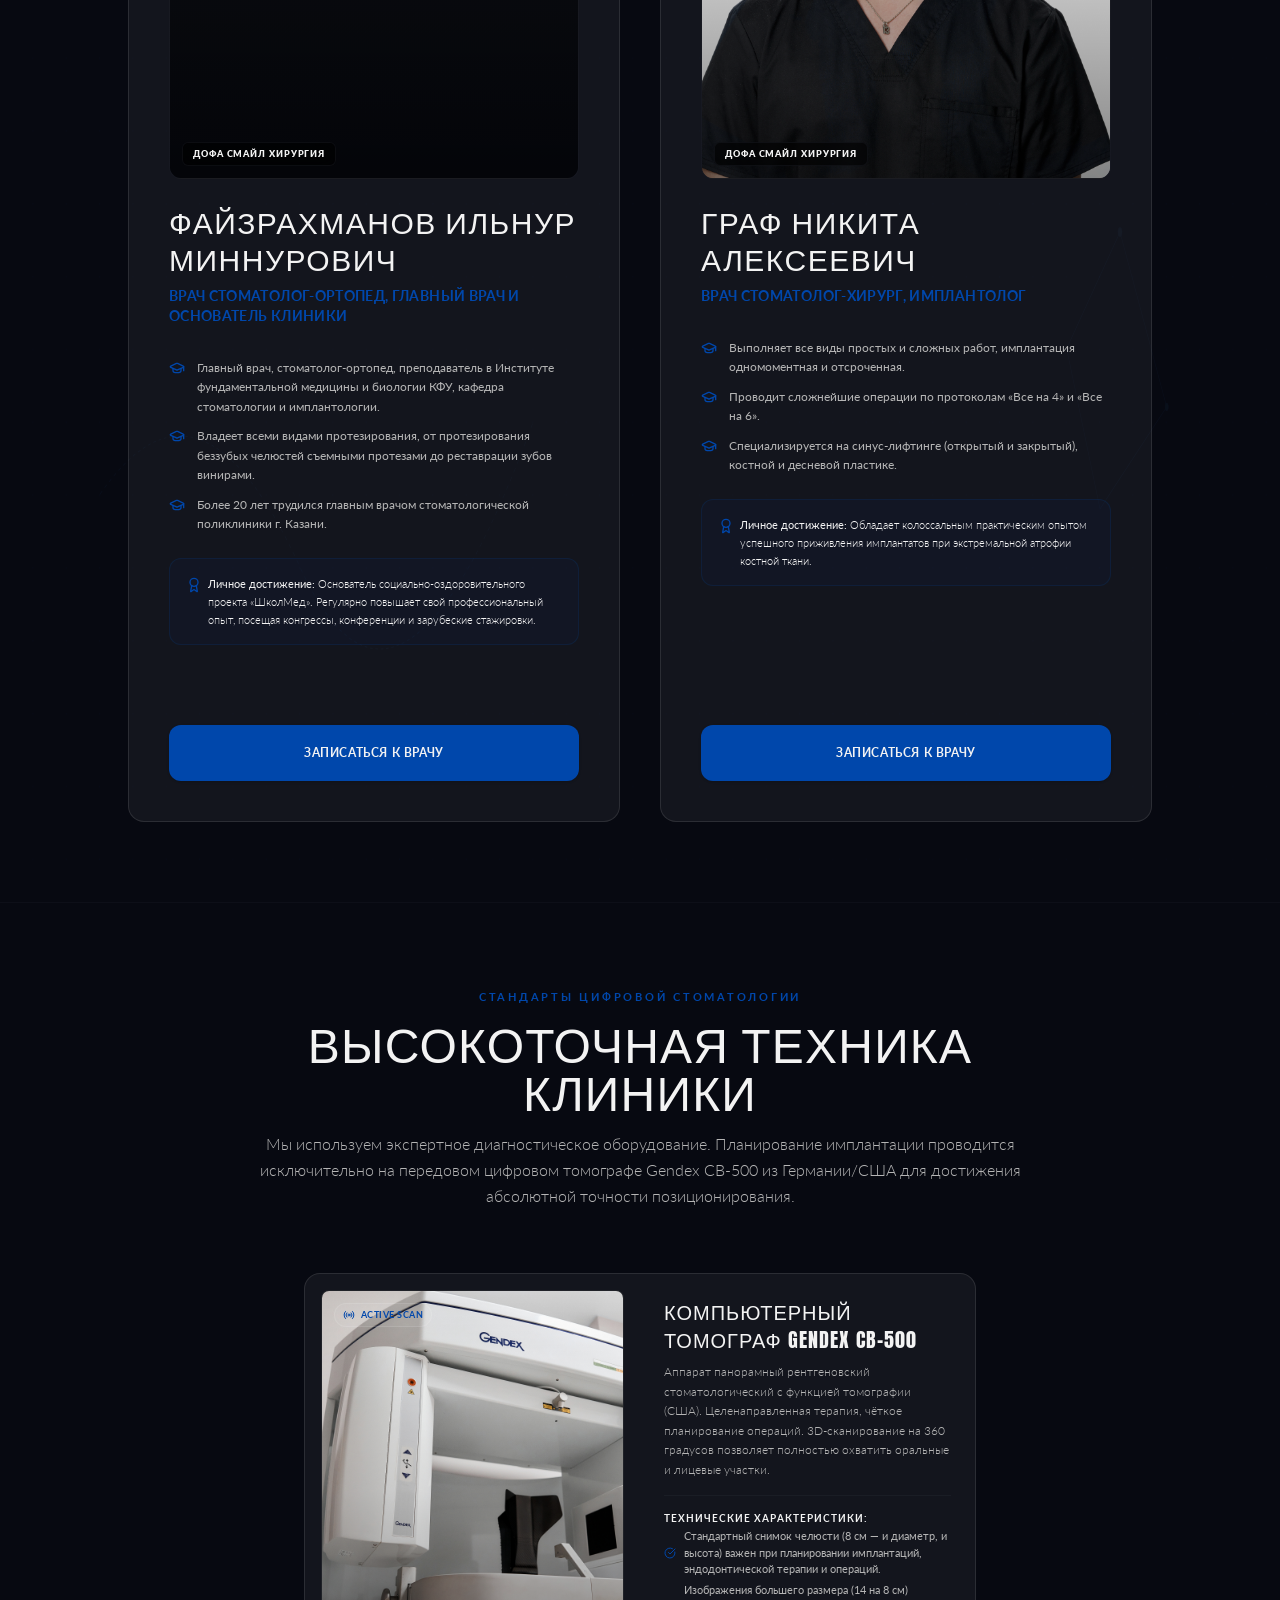
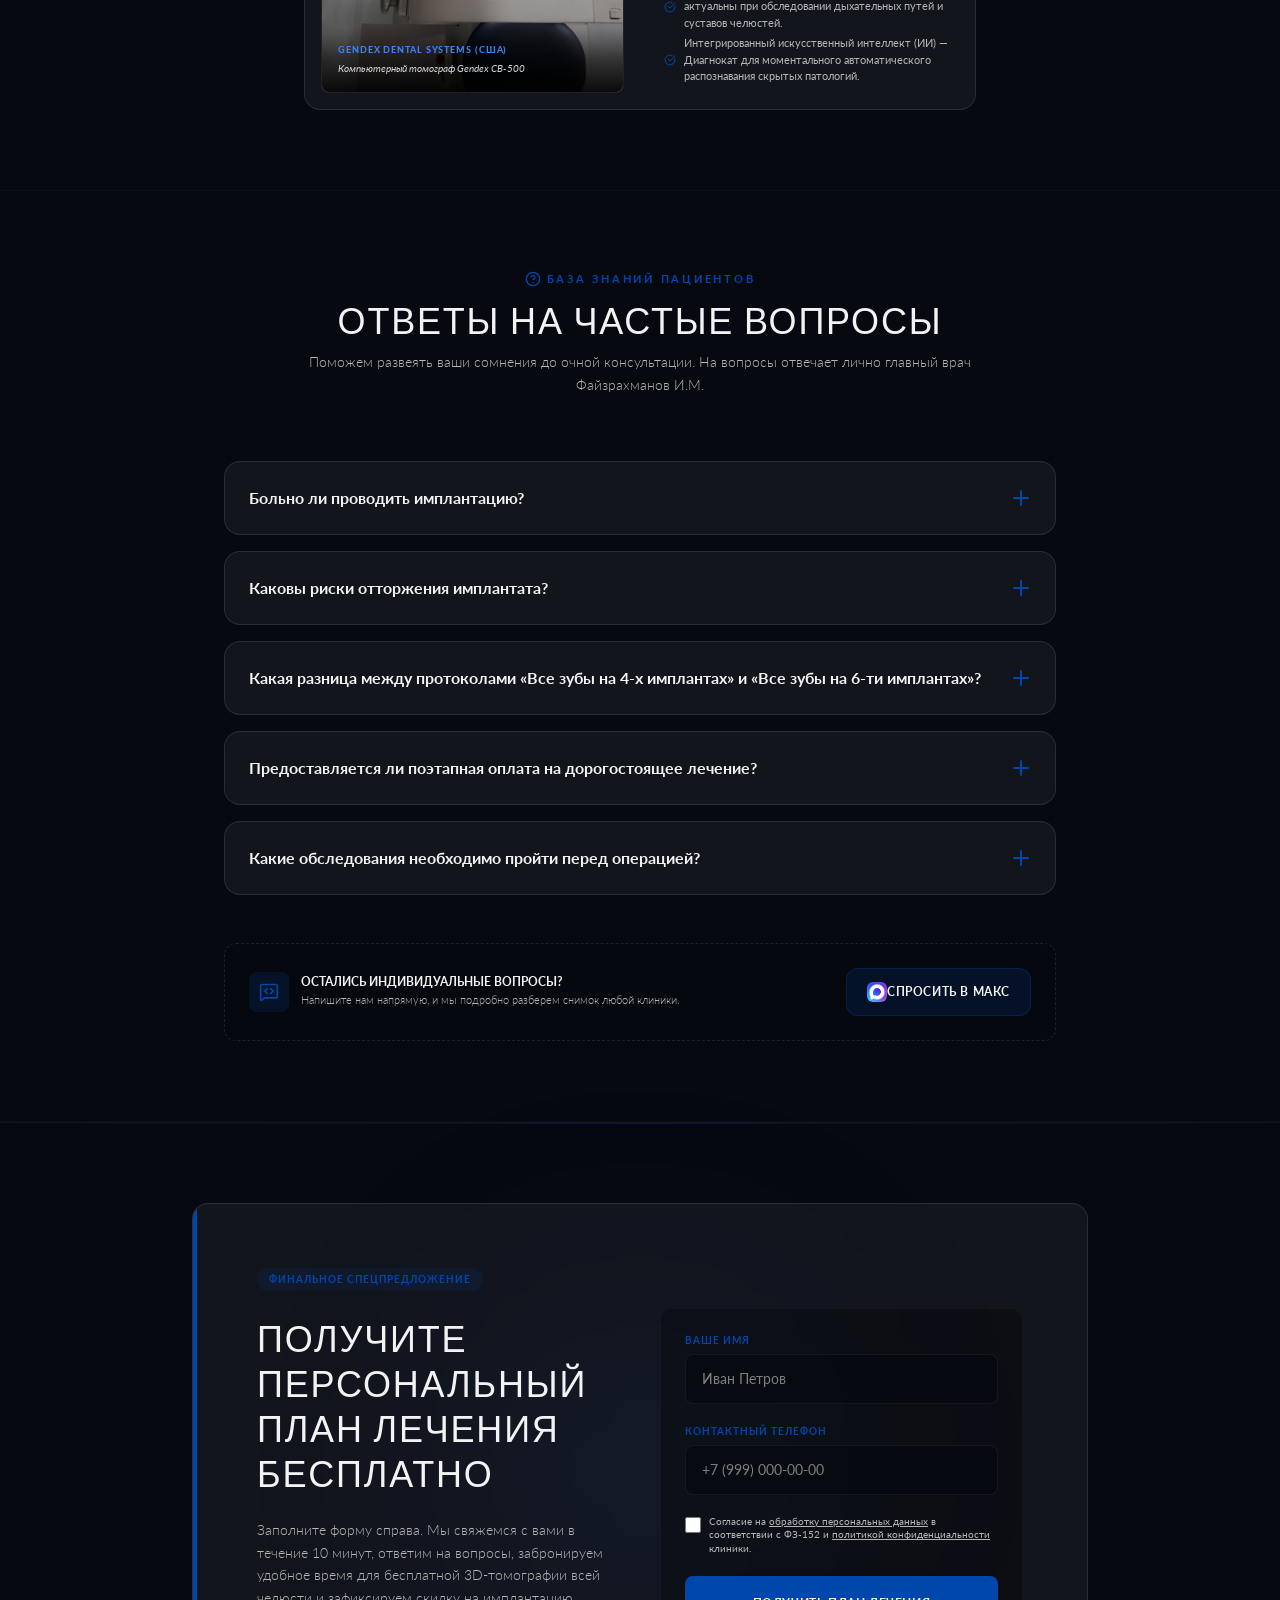
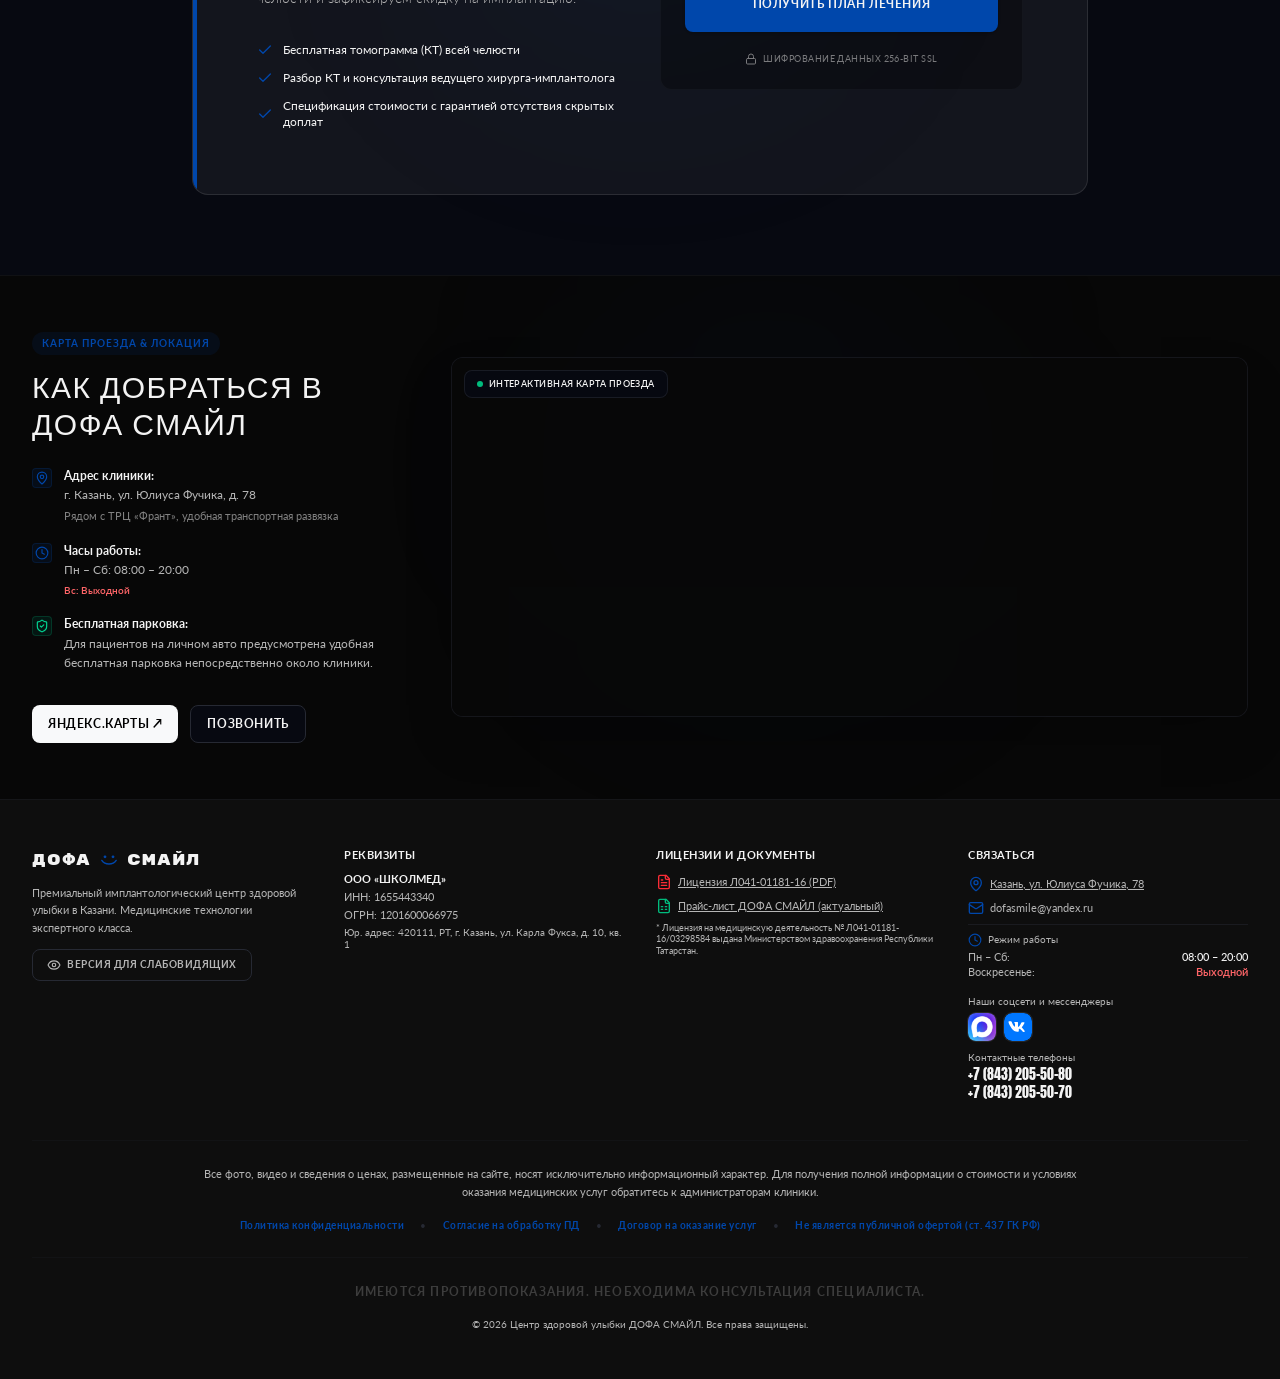
==== commit f2b53078: "Правки по ревью контекстолога: русский текст вместо английского, плашка «стаж 29 лет», убран эмодзи-" ====
--- a/index.html
+++ b/index.html
@@ -128,9 +128,21 @@
       });
     </script>
     <!-- /Yandex.Metrika counter -->
-    <script type="module" crossorigin src="app.js?v=11"></script>
-    <link rel="stylesheet" crossorigin href="app.css?v=11">
-  </head>
+    <script type="module" crossorigin src="app.js?v=12"></script>
+    <link rel="stylesheet" crossorigin href="app.css?v=12">
+      <!-- Yandex.Metrika counter 106181529 (по запросу контекстолога) -->
+    <script type="text/javascript">
+    (function(m,e,t,r,i,k,a){
+        m[i]=m[i]||function(){(m[i].a=m[i].a||[]).push(arguments)};
+        m[i].l=1*new Date();
+        for (var j = 0; j < document.scripts.length; j++) {if (document.scripts[j].src === r) { return; }}
+        k=e.createElement(t),a=e.getElementsByTagName(t)[0],k.async=1,k.src=r,a.parentNode.insertBefore(k,a)
+    })(window, document,'script','https://mc.yandex.ru/metrika/tag.js?id=106181529', 'ym');
+    ym(106181529, 'init', {ssr:true, webvisor:true, clickmap:true, ecommerce:"dataLayer", referrer: document.referrer, url: location.href, accurateTrackBounce:true, trackLinks:true});
+    </script>
+    <noscript><div><img src="https://mc.yandex.ru/watch/106181529" style="position:absolute; left:-9999px;" alt="" /></div></noscript>
+    <!-- /Yandex.Metrika counter -->
+</head>
   <body>
     <noscript>
       <div><img src="https://mc.yandex.ru/watch/104730457" style="position: absolute; left: -9999px" alt="" /></div>
--- a/app.css
+++ b/app.css
@@ -1 +1,11 @@
-@import"https://fonts.googleapis.com/css2?family=Anton&family=Lato:ital,wght@0,300;0,400;0,700;0,900;1,300;1,400&family=Rubik+Mono+One&display=swap";/*! tailwindcss v4.3.1 | MIT License | https://tailwindcss.com */@layer properties{@supports (((-webkit-hyphens:none)) and (not (margin-trim:inline))) or ((-moz-orient:inline) and (not (color:rgb(from red r g b)))){*,:before,:after,::backdrop{--tw-translate-x:0;--tw-translate-y:0;--tw-translate-z:0;--tw-scale-x:1;--tw-scale-y:1;--tw-scale-z:1;--tw-rotate-x:initial;--tw-rotate-y:initial;--tw-rotate-z:initial;--tw-skew-x:initial;--tw-skew-y:initial;--tw-space-y-reverse:0;--tw-space-x-reverse:0;--tw-border-style:solid;--tw-gradient-position:initial;--tw-gradient-from:#0000;--tw-gradient-via:#0000;--tw-gradient-to:#0000;--tw-gradient-stops:initial;--tw-gradient-via-stops:initial;--tw-gradient-from-position:0%;--tw-gradient-via-position:50%;--tw-gradient-to-position:100%;--tw-leading:initial;--tw-font-weight:initial;--tw-tracking:initial;--tw-shadow:0 0 #0000;--tw-shadow-color:initial;--tw-shadow-alpha:100%;--tw-inset-shadow:0 0 #0000;--tw-inset-shadow-color:initial;--tw-inset-shadow-alpha:100%;--tw-ring-color:initial;--tw-ring-shadow:0 0 #0000;--tw-inset-ring-color:initial;--tw-inset-ring-shadow:0 0 #0000;--tw-ring-inset:initial;--tw-ring-offset-width:0px;--tw-ring-offset-color:#fff;--tw-ring-offset-shadow:0 0 #0000;--tw-blur:initial;--tw-brightness:initial;--tw-contrast:initial;--tw-grayscale:initial;--tw-hue-rotate:initial;--tw-invert:initial;--tw-opacity:initial;--tw-saturate:initial;--tw-sepia:initial;--tw-drop-shadow:initial;--tw-drop-shadow-color:initial;--tw-drop-shadow-alpha:100%;--tw-drop-shadow-size:initial;--tw-backdrop-blur:initial;--tw-backdrop-brightness:initial;--tw-backdrop-contrast:initial;--tw-backdrop-grayscale:initial;--tw-backdrop-hue-rotate:initial;--tw-backdrop-invert:initial;--tw-backdrop-opacity:initial;--tw-backdrop-saturate:initial;--tw-backdrop-sepia:initial;--tw-duration:initial;--tw-ease:initial}}}@layer theme{:root,:host{--font-sans:"Lato", sans-serif;--font-mono:ui-monospace, SFMono-Regular, Menlo, Monaco, Consolas, "Liberation Mono", "Courier New", monospace;--color-red-400:oklch(70.4% .191 22.216);--color-red-500:oklch(63.7% .237 25.331);--color-red-600:oklch(57.7% .245 27.325);--color-red-950:oklch(25.8% .092 26.042);--color-orange-600:oklch(64.6% .222 41.116);--color-amber-300:oklch(87.9% .169 91.605);--color-amber-400:oklch(82.8% .189 84.429);--color-amber-500:oklch(76.9% .188 70.08);--color-green-600:oklch(62.7% .194 149.214);--color-emerald-400:oklch(76.5% .177 163.223);--color-emerald-500:oklch(69.6% .17 162.48);--color-emerald-950:oklch(26.2% .051 172.552);--color-teal-400:oklch(77.7% .152 181.912);--color-teal-500:oklch(70.4% .14 182.503);--color-cyan-400:oklch(78.9% .154 211.53);--color-blue-400:oklch(70.7% .165 254.624);--color-blue-500:oklch(62.3% .214 259.815);--color-blue-600:oklch(54.6% .245 262.881);--color-blue-700:oklch(48.8% .243 264.376);--color-blue-900:oklch(37.9% .146 265.522);--color-blue-950:oklch(28.2% .091 267.935);--color-indigo-500:oklch(58.5% .233 277.117);--color-indigo-600:oklch(51.1% .262 276.966);--color-indigo-950:oklch(25.7% .09 281.288);--color-purple-400:oklch(71.4% .203 305.504);--color-gray-300:oklch(87.2% .01 258.338);--color-black:#000;--color-white:#fff;--spacing:.25rem;--container-xs:20rem;--container-sm:24rem;--container-md:28rem;--container-xl:36rem;--container-2xl:42rem;--container-3xl:48rem;--container-4xl:56rem;--container-5xl:64rem;--container-7xl:80rem;--text-xs:.75rem;--text-xs--line-height:calc(1 / .75);--text-sm:.875rem;--text-sm--line-height:calc(1.25 / .875);--text-base:1rem;--text-base--line-height: 1.5 ;--text-lg:1.125rem;--text-lg--line-height:calc(1.75 / 1.125);--text-xl:1.25rem;--text-xl--line-height:calc(1.75 / 1.25);--text-2xl:1.5rem;--text-2xl--line-height:calc(2 / 1.5);--text-3xl:1.875rem;--text-3xl--line-height: 1.2 ;--text-4xl:2.25rem;--text-4xl--line-height:calc(2.5 / 2.25);--text-5xl:3rem;--text-5xl--line-height:1;--text-6xl:3.75rem;--text-6xl--line-height:1;--font-weight-light:300;--font-weight-medium:500;--font-weight-semibold:600;--font-weight-bold:700;--font-weight-extrabold:800;--font-weight-black:900;--tracking-tight:-.025em;--tracking-normal:0em;--tracking-wide:.025em;--tracking-wider:.05em;--tracking-widest:.1em;--leading-tight:1.25;--leading-snug:1.375;--leading-normal:1.5;--leading-relaxed:1.625;--radius-md:.375rem;--radius-lg:.5rem;--radius-xl:.75rem;--radius-2xl:1rem;--radius-3xl:1.5rem;--drop-shadow-md:0 3px 3px #0000001f;--ease-out:cubic-bezier(0, 0, .2, 1);--ease-in-out:cubic-bezier(.4, 0, .2, 1);--animate-spin:spin 1s linear infinite;--animate-ping:ping 1s cubic-bezier(0, 0, .2, 1) infinite;--animate-pulse:pulse 2s cubic-bezier(.4, 0, .6, 1) infinite;--animate-bounce:bounce 1s infinite;--blur-sm:8px;--blur-md:12px;--blur-xl:24px;--blur-2xl:40px;--aspect-video:16 / 9;--default-transition-duration:.15s;--default-transition-timing-function:cubic-bezier(.4, 0, .2, 1);--default-font-family:var(--font-sans);--default-mono-font-family:var(--font-mono);--font-anton:"Anton", sans-serif;--font-rubik:"Rubik Mono One", sans-serif;--color-brand-bg-dark:#070911;--color-brand-text-white:#f3f3f3;--color-brand-text-gray-light:#b5b5b5;--color-brand-gray-dark:#262933;--color-brand-accent-blue:#0047ab}}@layer base{*,:after,:before,::backdrop{box-sizing:border-box;border:0 solid;margin:0;padding:0}::file-selector-button{box-sizing:border-box;border:0 solid;margin:0;padding:0}html,:host{-webkit-text-size-adjust:100%;-moz-tab-size:4;tab-size:4;line-height:1.5;font-family:var(--default-font-family,ui-sans-serif, system-ui, sans-serif, "Apple Color Emoji", "Segoe UI Emoji", "Segoe UI Symbol", "Noto Color Emoji");font-feature-settings:var(--default-font-feature-settings,normal);font-variation-settings:var(--default-font-variation-settings,normal);-webkit-tap-highlight-color:transparent}hr{height:0;color:inherit;border-top-width:1px}abbr:where([title]){-webkit-text-decoration:underline dotted;text-decoration:underline dotted}h1,h2,h3,h4,h5,h6{font-size:inherit;font-weight:inherit}a{color:inherit;-webkit-text-decoration:inherit;text-decoration:inherit}b,strong{font-weight:bolder}code,kbd,samp,pre{font-family:var(--default-mono-font-family,ui-monospace, SFMono-Regular, Menlo, Monaco, Consolas, "Liberation Mono", "Courier New", monospace);font-feature-settings:var(--default-mono-font-feature-settings,normal);font-variation-settings:var(--default-mono-font-variation-settings,normal);font-size:1em}small{font-size:80%}sub,sup{vertical-align:baseline;font-size:75%;line-height:0;position:relative}sub{bottom:-.25em}sup{top:-.5em}table{text-indent:0;border-color:inherit;border-collapse:collapse}:-moz-focusring{outline:auto}progress{vertical-align:baseline}summary{display:list-item}ol,ul,menu{list-style:none}img,svg,video,canvas,audio,iframe,embed,object{vertical-align:middle;display:block}img,video{max-width:100%;height:auto}button,input,select,optgroup,textarea{font:inherit;font-feature-settings:inherit;font-variation-settings:inherit;letter-spacing:inherit;color:inherit;opacity:1;background-color:#0000;border-radius:0}::file-selector-button{font:inherit;font-feature-settings:inherit;font-variation-settings:inherit;letter-spacing:inherit;color:inherit;opacity:1;background-color:#0000;border-radius:0}:where(select:is([multiple],[size])) optgroup{font-weight:bolder}:where(select:is([multiple],[size])) optgroup option{padding-inline-start:20px}::file-selector-button{margin-inline-end:4px}::placeholder{opacity:1}@supports (not ((-webkit-appearance:-apple-pay-button))) or (contain-intrinsic-size:1px){::placeholder{color:currentColor}@supports (color:color-mix(in lab,red,red)){::placeholder{color:color-mix(in oklab,currentcolor 50%,transparent)}}}textarea{resize:vertical}::-webkit-search-decoration{-webkit-appearance:none}::-webkit-date-and-time-value{min-height:1lh;text-align:inherit}::-webkit-datetime-edit{display:inline-flex}::-webkit-datetime-edit-fields-wrapper{padding:0}::-webkit-datetime-edit{padding-block:0}::-webkit-datetime-edit-year-field{padding-block:0}::-webkit-datetime-edit-month-field{padding-block:0}::-webkit-datetime-edit-day-field{padding-block:0}::-webkit-datetime-edit-hour-field{padding-block:0}::-webkit-datetime-edit-minute-field{padding-block:0}::-webkit-datetime-edit-second-field{padding-block:0}::-webkit-datetime-edit-millisecond-field{padding-block:0}::-webkit-datetime-edit-meridiem-field{padding-block:0}::-webkit-calendar-picker-indicator{line-height:1}:-moz-ui-invalid{box-shadow:none}button,input:where([type=button],[type=reset],[type=submit]){-webkit-appearance:button;-moz-appearance:button;appearance:button}::file-selector-button{-webkit-appearance:button;-moz-appearance:button;appearance:button}::-webkit-inner-spin-button{height:auto}::-webkit-outer-spin-button{height:auto}[hidden]:where(:not([hidden=until-found])){display:none!important}}@layer components;@layer utilities{.pointer-events-none{pointer-events:none}.absolute{position:absolute}.fixed{position:fixed}.relative{position:relative}.sticky{position:sticky}.inset-0{top:0;right:0;bottom:0;left:0}.inset-x-0{inset-inline:0}.inset-x-3{inset-inline:calc(var(--spacing) * 3)}.inset-y-0{inset-block:0}.top-0{top:0}.top-1\/2{top:50%}.top-1\/4{top:25%}.top-3{top:calc(var(--spacing) * 3)}.top-4{top:calc(var(--spacing) * 4)}.top-6{top:calc(var(--spacing) * 6)}.top-\[10\%\]{top:10%}.-right-1{right:calc(var(--spacing) * -1)}.right-0{right:0}.right-1\/4{right:25%}.right-3{right:calc(var(--spacing) * 3)}.right-4{right:calc(var(--spacing) * 4)}.right-6{right:calc(var(--spacing) * 6)}.right-10{right:calc(var(--spacing) * 10)}.-bottom-1{bottom:calc(var(--spacing) * -1)}.bottom-0{bottom:0}.bottom-1\/4{bottom:25%}.bottom-3{bottom:calc(var(--spacing) * 3)}.bottom-4{bottom:calc(var(--spacing) * 4)}.bottom-6{bottom:calc(var(--spacing) * 6)}.bottom-10{bottom:calc(var(--spacing) * 10)}.bottom-14{bottom:calc(var(--spacing) * 14)}.bottom-20{bottom:calc(var(--spacing) * 20)}.left-0{left:0}.left-1\/2{left:50%}.left-1\/4{left:25%}.left-3{left:calc(var(--spacing) * 3)}.left-4{left:calc(var(--spacing) * 4)}.-z-10{z-index:-10}.z-0{z-index:0}.z-10{z-index:10}.z-20{z-index:20}.z-30{z-index:30}.z-40{z-index:40}.z-50{z-index:50}.z-\[60\]{z-index:60}.z-\[999\]{z-index:999}.container{width:100%}@media(min-width:40rem){.container{max-width:40rem}}@media(min-width:48rem){.container{max-width:48rem}}@media(min-width:64rem){.container{max-width:64rem}}@media(min-width:80rem){.container{max-width:80rem}}@media(min-width:96rem){.container{max-width:96rem}}.mx-auto{margin-inline:auto}.mt-0\.5{margin-top:calc(var(--spacing) * .5)}.mt-1{margin-top:var(--spacing)}.mt-1\.5{margin-top:calc(var(--spacing) * 1.5)}.mt-2{margin-top:calc(var(--spacing) * 2)}.mt-2\.5{margin-top:calc(var(--spacing) * 2.5)}.mt-3{margin-top:calc(var(--spacing) * 3)}.mt-4{margin-top:calc(var(--spacing) * 4)}.mt-5{margin-top:calc(var(--spacing) * 5)}.mt-6{margin-top:calc(var(--spacing) * 6)}.mt-8{margin-top:calc(var(--spacing) * 8)}.mt-10{margin-top:calc(var(--spacing) * 10)}.mt-12{margin-top:calc(var(--spacing) * 12)}.mt-16{margin-top:calc(var(--spacing) * 16)}.mb-1{margin-bottom:var(--spacing)}.mb-2{margin-bottom:calc(var(--spacing) * 2)}.mb-2\.5{margin-bottom:calc(var(--spacing) * 2.5)}.mb-3{margin-bottom:calc(var(--spacing) * 3)}.mb-4{margin-bottom:calc(var(--spacing) * 4)}.mb-6{margin-bottom:calc(var(--spacing) * 6)}.mb-8{margin-bottom:calc(var(--spacing) * 8)}.mb-10{margin-bottom:calc(var(--spacing) * 10)}.mb-12{margin-bottom:calc(var(--spacing) * 12)}.mb-16{margin-bottom:calc(var(--spacing) * 16)}.mb-20{margin-bottom:calc(var(--spacing) * 20)}.ml-4{margin-left:calc(var(--spacing) * 4)}.block{display:block}.flex{display:flex}.grid{display:grid}.hidden{display:none}.inline{display:inline}.inline-block{display:inline-block}.inline-flex{display:inline-flex}.aspect-4\/3{aspect-ratio:4/3}.aspect-square{aspect-ratio:1}.aspect-video{aspect-ratio:var(--aspect-video)}.h-1{height:var(--spacing)}.h-1\.5{height:calc(var(--spacing) * 1.5)}.h-2{height:calc(var(--spacing) * 2)}.h-2\.5{height:calc(var(--spacing) * 2.5)}.h-3{height:calc(var(--spacing) * 3)}.h-3\.5{height:calc(var(--spacing) * 3.5)}.h-4{height:calc(var(--spacing) * 4)}.h-4\.5{height:calc(var(--spacing) * 4.5)}.h-5{height:calc(var(--spacing) * 5)}.h-6{height:calc(var(--spacing) * 6)}.h-8{height:calc(var(--spacing) * 8)}.h-9{height:calc(var(--spacing) * 9)}.h-10{height:calc(var(--spacing) * 10)}.h-12{height:calc(var(--spacing) * 12)}.h-14{height:calc(var(--spacing) * 14)}.h-16{height:calc(var(--spacing) * 16)}.h-20{height:calc(var(--spacing) * 20)}.h-24{height:calc(var(--spacing) * 24)}.h-64{height:calc(var(--spacing) * 64)}.h-72{height:calc(var(--spacing) * 72)}.h-80{height:calc(var(--spacing) * 80)}.h-96{height:calc(var(--spacing) * 96)}.h-\[1\.5px\]{height:1.5px}.h-\[1px\]{height:1px}.h-\[2px\]{height:2px}.h-\[3px\]{height:3px}.h-\[280px\]{height:280px}.h-\[300px\]{height:300px}.h-\[360px\]{height:360px}.h-\[400px\]{height:400px}.h-\[500px\]{height:500px}.h-full{height:100%}.max-h-\[85vh\]{max-height:85vh}.min-h-\[38px\]{min-height:38px}.min-h-\[40px\]{min-height:40px}.min-h-\[44px\]{min-height:44px}.min-h-\[48px\]{min-height:48px}.min-h-\[56px\]{min-height:56px}.min-h-\[170px\]{min-height:170px}.min-h-\[240px\]{min-height:240px}.min-h-screen{min-height:100vh}.w-0{width:0}.w-1{width:var(--spacing)}.w-1\.5{width:calc(var(--spacing) * 1.5)}.w-2{width:calc(var(--spacing) * 2)}.w-2\.5{width:calc(var(--spacing) * 2.5)}.w-3{width:calc(var(--spacing) * 3)}.w-3\.5{width:calc(var(--spacing) * 3.5)}.w-4{width:calc(var(--spacing) * 4)}.w-4\.5{width:calc(var(--spacing) * 4.5)}.w-5{width:calc(var(--spacing) * 5)}.w-6{width:calc(var(--spacing) * 6)}.w-8{width:calc(var(--spacing) * 8)}.w-9{width:calc(var(--spacing) * 9)}.w-10{width:calc(var(--spacing) * 10)}.w-12{width:calc(var(--spacing) * 12)}.w-14{width:calc(var(--spacing) * 14)}.w-16{width:calc(var(--spacing) * 16)}.w-20{width:calc(var(--spacing) * 20)}.w-24{width:calc(var(--spacing) * 24)}.w-64{width:calc(var(--spacing) * 64)}.w-72{width:calc(var(--spacing) * 72)}.w-80{width:calc(var(--spacing) * 80)}.w-96{width:calc(var(--spacing) * 96)}.w-\[1\.5px\]{width:1.5px}.w-\[3px\]{width:3px}.w-\[4px\]{width:4px}.w-\[45\%\]{width:45%}.w-\[280px\]{width:280px}.w-\[400px\]{width:400px}.w-\[500px\]{width:500px}.w-\[600px\]{width:600px}.w-\[620px\]{width:620px}.w-auto{width:auto}.w-fit{width:fit-content}.w-full{width:100%}.max-w-2xl{max-width:var(--container-2xl)}.max-w-3xl{max-width:var(--container-3xl)}.max-w-4xl{max-width:var(--container-4xl)}.max-w-5xl{max-width:var(--container-5xl)}.max-w-7xl{max-width:var(--container-7xl)}.max-w-\[200px\]{max-width:200px}.max-w-\[430px\]{max-width:430px}.max-w-\[620px\]{max-width:620px}.max-w-md{max-width:var(--container-md)}.max-w-sm{max-width:var(--container-sm)}.max-w-xl{max-width:var(--container-xl)}.max-w-xs{max-width:var(--container-xs)}.min-w-0{min-width:0}.min-w-\[1200px\]{min-width:1200px}.min-w-max{min-width:max-content}.flex-1{flex:1}.flex-shrink-0{flex-shrink:0}.shrink{flex-shrink:1}.shrink-0{flex-shrink:0}.flex-grow{flex-grow:1}.-translate-x-1\/2{--tw-translate-x: -50% ;translate:var(--tw-translate-x) var(--tw-translate-y)}.-translate-y-1\/2{--tw-translate-y: -50% ;translate:var(--tw-translate-x) var(--tw-translate-y)}.scale-0{--tw-scale-x:0%;--tw-scale-y:0%;--tw-scale-z:0%;scale:var(--tw-scale-x) var(--tw-scale-y)}.scale-100{--tw-scale-x:100%;--tw-scale-y:100%;--tw-scale-z:100%;scale:var(--tw-scale-x) var(--tw-scale-y)}.scale-102{--tw-scale-x:102%;--tw-scale-y:102%;--tw-scale-z:102%;scale:var(--tw-scale-x) var(--tw-scale-y)}.scale-110{--tw-scale-x:110%;--tw-scale-y:110%;--tw-scale-z:110%;scale:var(--tw-scale-x) var(--tw-scale-y)}.rotate-0{rotate:0deg}.rotate-90{rotate:90deg}.rotate-180{rotate:180deg}.transform{transform:var(--tw-rotate-x,) var(--tw-rotate-y,) var(--tw-rotate-z,) var(--tw-skew-x,) var(--tw-skew-y,)}.animate-\[bounce_6s_infinite\]{animation:6s infinite bounce}.animate-bounce{animation:var(--animate-bounce)}.animate-ping{animation:var(--animate-ping)}.animate-pulse{animation:var(--animate-pulse)}.animate-spin{animation:var(--animate-spin)}.cursor-ew-resize{cursor:ew-resize}.cursor-grab{cursor:grab}.cursor-pointer{cursor:pointer}.resize{resize:both}.grid-cols-1{grid-template-columns:repeat(1,minmax(0,1fr))}.grid-cols-2{grid-template-columns:repeat(2,minmax(0,1fr))}.grid-cols-3{grid-template-columns:repeat(3,minmax(0,1fr))}.grid-rows-\[0fr\]{grid-template-rows:0fr}.grid-rows-\[1fr\]{grid-template-rows:1fr}.flex-col{flex-direction:column}.flex-wrap{flex-wrap:wrap}.items-baseline{align-items:baseline}.items-center{align-items:center}.items-end{align-items:flex-end}.items-start{align-items:flex-start}.items-stretch{align-items:stretch}.justify-between{justify-content:space-between}.justify-center{justify-content:center}.justify-end{justify-content:flex-end}.gap-1{gap:var(--spacing)}.gap-1\.5{gap:calc(var(--spacing) * 1.5)}.gap-2{gap:calc(var(--spacing) * 2)}.gap-2\.5{gap:calc(var(--spacing) * 2.5)}.gap-3{gap:calc(var(--spacing) * 3)}.gap-4{gap:calc(var(--spacing) * 4)}.gap-6{gap:calc(var(--spacing) * 6)}.gap-8{gap:calc(var(--spacing) * 8)}.gap-10{gap:calc(var(--spacing) * 10)}.gap-12{gap:calc(var(--spacing) * 12)}:where(.space-y-0\.5>:not(:last-child)){--tw-space-y-reverse:0;margin-block-start:calc(calc(var(--spacing) * .5) * var(--tw-space-y-reverse));margin-block-end:calc(calc(var(--spacing) * .5) * calc(1 - var(--tw-space-y-reverse)))}:where(.space-y-1>:not(:last-child)){--tw-space-y-reverse:0;margin-block-start:calc(var(--spacing) * var(--tw-space-y-reverse));margin-block-end:calc(var(--spacing) * calc(1 - var(--tw-space-y-reverse)))}:where(.space-y-1\.5>:not(:last-child)){--tw-space-y-reverse:0;margin-block-start:calc(calc(var(--spacing) * 1.5) * var(--tw-space-y-reverse));margin-block-end:calc(calc(var(--spacing) * 1.5) * calc(1 - var(--tw-space-y-reverse)))}:where(.space-y-2>:not(:last-child)){--tw-space-y-reverse:0;margin-block-start:calc(calc(var(--spacing) * 2) * var(--tw-space-y-reverse));margin-block-end:calc(calc(var(--spacing) * 2) * calc(1 - var(--tw-space-y-reverse)))}:where(.space-y-2\.5>:not(:last-child)){--tw-space-y-reverse:0;margin-block-start:calc(calc(var(--spacing) * 2.5) * var(--tw-space-y-reverse));margin-block-end:calc(calc(var(--spacing) * 2.5) * calc(1 - var(--tw-space-y-reverse)))}:where(.space-y-3>:not(:last-child)){--tw-space-y-reverse:0;margin-block-start:calc(calc(var(--spacing) * 3) * var(--tw-space-y-reverse));margin-block-end:calc(calc(var(--spacing) * 3) * calc(1 - var(--tw-space-y-reverse)))}:where(.space-y-3\.5>:not(:last-child)){--tw-space-y-reverse:0;margin-block-start:calc(calc(var(--spacing) * 3.5) * var(--tw-space-y-reverse));margin-block-end:calc(calc(var(--spacing) * 3.5) * calc(1 - var(--tw-space-y-reverse)))}:where(.space-y-4>:not(:last-child)){--tw-space-y-reverse:0;margin-block-start:calc(calc(var(--spacing) * 4) * var(--tw-space-y-reverse));margin-block-end:calc(calc(var(--spacing) * 4) * calc(1 - var(--tw-space-y-reverse)))}:where(.space-y-5>:not(:last-child)){--tw-space-y-reverse:0;margin-block-start:calc(calc(var(--spacing) * 5) * var(--tw-space-y-reverse));margin-block-end:calc(calc(var(--spacing) * 5) * calc(1 - var(--tw-space-y-reverse)))}:where(.space-y-6>:not(:last-child)){--tw-space-y-reverse:0;margin-block-start:calc(calc(var(--spacing) * 6) * var(--tw-space-y-reverse));margin-block-end:calc(calc(var(--spacing) * 6) * calc(1 - var(--tw-space-y-reverse)))}:where(.space-y-8>:not(:last-child)){--tw-space-y-reverse:0;margin-block-start:calc(calc(var(--spacing) * 8) * var(--tw-space-y-reverse));margin-block-end:calc(calc(var(--spacing) * 8) * calc(1 - var(--tw-space-y-reverse)))}:where(.space-y-16>:not(:last-child)){--tw-space-y-reverse:0;margin-block-start:calc(calc(var(--spacing) * 16) * var(--tw-space-y-reverse));margin-block-end:calc(calc(var(--spacing) * 16) * calc(1 - var(--tw-space-y-reverse)))}.gap-x-4{column-gap:calc(var(--spacing) * 4)}:where(.space-x-1>:not(:last-child)){--tw-space-x-reverse:0;margin-inline-start:calc(var(--spacing) * var(--tw-space-x-reverse));margin-inline-end:calc(var(--spacing) * calc(1 - var(--tw-space-x-reverse)))}:where(.space-x-1\.5>:not(:last-child)){--tw-space-x-reverse:0;margin-inline-start:calc(calc(var(--spacing) * 1.5) * var(--tw-space-x-reverse));margin-inline-end:calc(calc(var(--spacing) * 1.5) * calc(1 - var(--tw-space-x-reverse)))}:where(.space-x-2>:not(:last-child)){--tw-space-x-reverse:0;margin-inline-start:calc(calc(var(--spacing) * 2) * var(--tw-space-x-reverse));margin-inline-end:calc(calc(var(--spacing) * 2) * calc(1 - var(--tw-space-x-reverse)))}:where(.space-x-2\.5>:not(:last-child)){--tw-space-x-reverse:0;margin-inline-start:calc(calc(var(--spacing) * 2.5) * var(--tw-space-x-reverse));margin-inline-end:calc(calc(var(--spacing) * 2.5) * calc(1 - var(--tw-space-x-reverse)))}:where(.space-x-3>:not(:last-child)){--tw-space-x-reverse:0;margin-inline-start:calc(calc(var(--spacing) * 3) * var(--tw-space-x-reverse));margin-inline-end:calc(calc(var(--spacing) * 3) * calc(1 - var(--tw-space-x-reverse)))}:where(.space-x-4>:not(:last-child)){--tw-space-x-reverse:0;margin-inline-start:calc(calc(var(--spacing) * 4) * var(--tw-space-x-reverse));margin-inline-end:calc(calc(var(--spacing) * 4) * calc(1 - var(--tw-space-x-reverse)))}.gap-y-2{row-gap:calc(var(--spacing) * 2)}.self-start{align-self:flex-start}.overflow-hidden{overflow:hidden}.overflow-y-auto{overflow-y:auto}.rounded{border-radius:.25rem}.rounded-2xl{border-radius:var(--radius-2xl)}.rounded-3xl{border-radius:var(--radius-3xl)}.rounded-full{border-radius:3.40282e38px}.rounded-lg{border-radius:var(--radius-lg)}.rounded-md{border-radius:var(--radius-md)}.rounded-xl{border-radius:var(--radius-xl)}.rounded-bl{border-bottom-left-radius:.25rem}.border{border-style:var(--tw-border-style);border-width:1px}.border-2{border-style:var(--tw-border-style);border-width:2px}.border-y{border-block-style:var(--tw-border-style);border-block-width:1px}.border-t{border-top-style:var(--tw-border-style);border-top-width:1px}.border-b{border-bottom-style:var(--tw-border-style);border-bottom-width:1px}.border-l-2{border-left-style:var(--tw-border-style);border-left-width:2px}.border-dashed{--tw-border-style:dashed;border-style:dashed}.border-\[\#1b2542\]{border-color:#1b2542}.border-\[\#2b68bb\]{border-color:#2b68bb}.border-black{border-color:var(--color-black)}.border-blue-500\/20{border-color:#3080ff33}@supports (color:color-mix(in lab,red,red)){.border-blue-500\/20{border-color:color-mix(in oklab,var(--color-blue-500) 20%,transparent)}}.border-brand-accent-blue{border-color:var(--color-brand-accent-blue)}.border-brand-accent-blue\/15{border-color:#0047ab26}@supports (color:color-mix(in lab,red,red)){.border-brand-accent-blue\/15{border-color:color-mix(in oklab,var(--color-brand-accent-blue) 15%,transparent)}}.border-brand-accent-blue\/20{border-color:#0047ab33}@supports (color:color-mix(in lab,red,red)){.border-brand-accent-blue\/20{border-color:color-mix(in oklab,var(--color-brand-accent-blue) 20%,transparent)}}.border-brand-accent-blue\/30{border-color:#0047ab4d}@supports (color:color-mix(in lab,red,red)){.border-brand-accent-blue\/30{border-color:color-mix(in oklab,var(--color-brand-accent-blue) 30%,transparent)}}.border-brand-accent-blue\/40{border-color:#0047ab66}@supports (color:color-mix(in lab,red,red)){.border-brand-accent-blue\/40{border-color:color-mix(in oklab,var(--color-brand-accent-blue) 40%,transparent)}}.border-brand-accent-blue\/80{border-color:#0047abcc}@supports (color:color-mix(in lab,red,red)){.border-brand-accent-blue\/80{border-color:color-mix(in oklab,var(--color-brand-accent-blue) 80%,transparent)}}.border-brand-bg-dark{border-color:var(--color-brand-bg-dark)}.border-brand-gray-dark{border-color:var(--color-brand-gray-dark)}.border-brand-gray-dark\/20{border-color:#26293333}@supports (color:color-mix(in lab,red,red)){.border-brand-gray-dark\/20{border-color:color-mix(in oklab,var(--color-brand-gray-dark) 20%,transparent)}}.border-brand-gray-dark\/30{border-color:#2629334d}@supports (color:color-mix(in lab,red,red)){.border-brand-gray-dark\/30{border-color:color-mix(in oklab,var(--color-brand-gray-dark) 30%,transparent)}}.border-brand-gray-dark\/40{border-color:#26293366}@supports (color:color-mix(in lab,red,red)){.border-brand-gray-dark\/40{border-color:color-mix(in oklab,var(--color-brand-gray-dark) 40%,transparent)}}.border-brand-gray-dark\/50{border-color:#26293380}@supports (color:color-mix(in lab,red,red)){.border-brand-gray-dark\/50{border-color:color-mix(in oklab,var(--color-brand-gray-dark) 50%,transparent)}}.border-brand-gray-dark\/60{border-color:#26293399}@supports (color:color-mix(in lab,red,red)){.border-brand-gray-dark\/60{border-color:color-mix(in oklab,var(--color-brand-gray-dark) 60%,transparent)}}.border-brand-gray-dark\/80{border-color:#262933cc}@supports (color:color-mix(in lab,red,red)){.border-brand-gray-dark\/80{border-color:color-mix(in oklab,var(--color-brand-gray-dark) 80%,transparent)}}.border-brand-text-white{border-color:var(--color-brand-text-white)}.border-brand-text-white\/10{border-color:#f3f3f31a}@supports (color:color-mix(in lab,red,red)){.border-brand-text-white\/10{border-color:color-mix(in oklab,var(--color-brand-text-white) 10%,transparent)}}.border-brand-text-white\/20{border-color:#f3f3f333}@supports (color:color-mix(in lab,red,red)){.border-brand-text-white\/20{border-color:color-mix(in oklab,var(--color-brand-text-white) 20%,transparent)}}.border-emerald-500\/20{border-color:#00bb7f33}@supports (color:color-mix(in lab,red,red)){.border-emerald-500\/20{border-color:color-mix(in oklab,var(--color-emerald-500) 20%,transparent)}}.border-indigo-500\/20{border-color:#625fff33}@supports (color:color-mix(in lab,red,red)){.border-indigo-500\/20{border-color:color-mix(in oklab,var(--color-indigo-500) 20%,transparent)}}.border-red-500\/30{border-color:#fb2c364d}@supports (color:color-mix(in lab,red,red)){.border-red-500\/30{border-color:color-mix(in oklab,var(--color-red-500) 30%,transparent)}}.border-red-500\/40{border-color:#fb2c3666}@supports (color:color-mix(in lab,red,red)){.border-red-500\/40{border-color:color-mix(in oklab,var(--color-red-500) 40%,transparent)}}.border-teal-500\/20{border-color:#00baa733}@supports (color:color-mix(in lab,red,red)){.border-teal-500\/20{border-color:color-mix(in oklab,var(--color-teal-500) 20%,transparent)}}.border-t-transparent{border-top-color:#0000}.bg-\[\#0b295c\]{background-color:#0b295c}.bg-\[\#0e0e0e\]{background-color:#0e0e0e}.bg-\[\#000\]\/10{background-color:oklab(0% none none/.1)}.bg-\[\#1a1a1a\]{background-color:#1a1a1a}.bg-\[\#1c1c1c\]{background-color:#1c1c1c}.bg-\[\#1d1d1d\]{background-color:#1d1d1d}.bg-\[\#0047AB\]{background-color:#0047ab}.bg-\[\#0047AB\]\/5{background-color:#0047ab0d}.bg-\[\#0047AB\]\/80{background-color:#0047abcc}.bg-\[\#090b14\]{background-color:#090b14}.bg-\[\#090b14\]\/50{background-color:#090b1480}.bg-\[\#090b14\]\/60{background-color:#090b1499}.bg-\[\#090b14\]\/90{background-color:#090b14e6}.bg-\[\#111\]{background-color:#111}.bg-\[\#04060d\]{background-color:#04060d}.bg-\[\#070707\]{background-color:#070707}.bg-\[\#161616\]\/40{background-color:#16161666}.bg-\[\#181818\]{background-color:#181818}.bg-\[\#f8f9fa\]{background-color:#f8f9fa}.bg-black{background-color:var(--color-black)}.bg-black\/20{background-color:#0003}@supports (color:color-mix(in lab,red,red)){.bg-black\/20{background-color:color-mix(in oklab,var(--color-black) 20%,transparent)}}.bg-black\/30{background-color:#0000004d}@supports (color:color-mix(in lab,red,red)){.bg-black\/30{background-color:color-mix(in oklab,var(--color-black) 30%,transparent)}}.bg-black\/40{background-color:#0006}@supports (color:color-mix(in lab,red,red)){.bg-black\/40{background-color:color-mix(in oklab,var(--color-black) 40%,transparent)}}.bg-black\/55{background-color:#0000008c}@supports (color:color-mix(in lab,red,red)){.bg-black\/55{background-color:color-mix(in oklab,var(--color-black) 55%,transparent)}}.bg-black\/60{background-color:#0009}@supports (color:color-mix(in lab,red,red)){.bg-black\/60{background-color:color-mix(in oklab,var(--color-black) 60%,transparent)}}.bg-black\/80{background-color:#000c}@supports (color:color-mix(in lab,red,red)){.bg-black\/80{background-color:color-mix(in oklab,var(--color-black) 80%,transparent)}}.bg-blue-500\/10{background-color:#3080ff1a}@supports (color:color-mix(in lab,red,red)){.bg-blue-500\/10{background-color:color-mix(in oklab,var(--color-blue-500) 10%,transparent)}}.bg-blue-950\/30{background-color:#1624564d}@supports (color:color-mix(in lab,red,red)){.bg-blue-950\/30{background-color:color-mix(in oklab,var(--color-blue-950) 30%,transparent)}}.bg-blue-950\/40{background-color:#16245666}@supports (color:color-mix(in lab,red,red)){.bg-blue-950\/40{background-color:color-mix(in oklab,var(--color-blue-950) 40%,transparent)}}.bg-brand-accent-blue{background-color:var(--color-brand-accent-blue)}.bg-brand-accent-blue\/5{background-color:#0047ab0d}@supports (color:color-mix(in lab,red,red)){.bg-brand-accent-blue\/5{background-color:color-mix(in oklab,var(--color-brand-accent-blue) 5%,transparent)}}.bg-brand-accent-blue\/10{background-color:#0047ab1a}@supports (color:color-mix(in lab,red,red)){.bg-brand-accent-blue\/10{background-color:color-mix(in oklab,var(--color-brand-accent-blue) 10%,transparent)}}.bg-brand-accent-blue\/15{background-color:#0047ab26}@supports (color:color-mix(in lab,red,red)){.bg-brand-accent-blue\/15{background-color:color-mix(in oklab,var(--color-brand-accent-blue) 15%,transparent)}}.bg-brand-accent-blue\/20{background-color:#0047ab33}@supports (color:color-mix(in lab,red,red)){.bg-brand-accent-blue\/20{background-color:color-mix(in oklab,var(--color-brand-accent-blue) 20%,transparent)}}.bg-brand-accent-blue\/25{background-color:#0047ab40}@supports (color:color-mix(in lab,red,red)){.bg-brand-accent-blue\/25{background-color:color-mix(in oklab,var(--color-brand-accent-blue) 25%,transparent)}}.bg-brand-accent-blue\/40{background-color:#0047ab66}@supports (color:color-mix(in lab,red,red)){.bg-brand-accent-blue\/40{background-color:color-mix(in oklab,var(--color-brand-accent-blue) 40%,transparent)}}.bg-brand-bg-dark{background-color:var(--color-brand-bg-dark)}.bg-brand-bg-dark\/15{background-color:#07091126}@supports (color:color-mix(in lab,red,red)){.bg-brand-bg-dark\/15{background-color:color-mix(in oklab,var(--color-brand-bg-dark) 15%,transparent)}}.bg-brand-bg-dark\/20{background-color:#07091133}@supports (color:color-mix(in lab,red,red)){.bg-brand-bg-dark\/20{background-color:color-mix(in oklab,var(--color-brand-bg-dark) 20%,transparent)}}.bg-brand-bg-dark\/40{background-color:#07091166}@supports (color:color-mix(in lab,red,red)){.bg-brand-bg-dark\/40{background-color:color-mix(in oklab,var(--color-brand-bg-dark) 40%,transparent)}}.bg-brand-bg-dark\/50{background-color:#07091180}@supports (color:color-mix(in lab,red,red)){.bg-brand-bg-dark\/50{background-color:color-mix(in oklab,var(--color-brand-bg-dark) 50%,transparent)}}.bg-brand-bg-dark\/60{background-color:#07091199}@supports (color:color-mix(in lab,red,red)){.bg-brand-bg-dark\/60{background-color:color-mix(in oklab,var(--color-brand-bg-dark) 60%,transparent)}}.bg-brand-bg-dark\/80{background-color:#070911cc}@supports (color:color-mix(in lab,red,red)){.bg-brand-bg-dark\/80{background-color:color-mix(in oklab,var(--color-brand-bg-dark) 80%,transparent)}}.bg-brand-bg-dark\/85{background-color:#070911d9}@supports (color:color-mix(in lab,red,red)){.bg-brand-bg-dark\/85{background-color:color-mix(in oklab,var(--color-brand-bg-dark) 85%,transparent)}}.bg-brand-bg-dark\/90{background-color:#070911e6}@supports (color:color-mix(in lab,red,red)){.bg-brand-bg-dark\/90{background-color:color-mix(in oklab,var(--color-brand-bg-dark) 90%,transparent)}}.bg-brand-bg-dark\/95{background-color:#070911f2}@supports (color:color-mix(in lab,red,red)){.bg-brand-bg-dark\/95{background-color:color-mix(in oklab,var(--color-brand-bg-dark) 95%,transparent)}}.bg-brand-gray-dark\/10{background-color:#2629331a}@supports (color:color-mix(in lab,red,red)){.bg-brand-gray-dark\/10{background-color:color-mix(in oklab,var(--color-brand-gray-dark) 10%,transparent)}}.bg-brand-gray-dark\/20{background-color:#26293333}@supports (color:color-mix(in lab,red,red)){.bg-brand-gray-dark\/20{background-color:color-mix(in oklab,var(--color-brand-gray-dark) 20%,transparent)}}.bg-brand-gray-dark\/30{background-color:#2629334d}@supports (color:color-mix(in lab,red,red)){.bg-brand-gray-dark\/30{background-color:color-mix(in oklab,var(--color-brand-gray-dark) 30%,transparent)}}.bg-brand-gray-dark\/40{background-color:#26293366}@supports (color:color-mix(in lab,red,red)){.bg-brand-gray-dark\/40{background-color:color-mix(in oklab,var(--color-brand-gray-dark) 40%,transparent)}}.bg-brand-gray-dark\/50{background-color:#26293380}@supports (color:color-mix(in lab,red,red)){.bg-brand-gray-dark\/50{background-color:color-mix(in oklab,var(--color-brand-gray-dark) 50%,transparent)}}.bg-brand-gray-dark\/55{background-color:#2629338c}@supports (color:color-mix(in lab,red,red)){.bg-brand-gray-dark\/55{background-color:color-mix(in oklab,var(--color-brand-gray-dark) 55%,transparent)}}.bg-brand-gray-dark\/80{background-color:#262933cc}@supports (color:color-mix(in lab,red,red)){.bg-brand-gray-dark\/80{background-color:color-mix(in oklab,var(--color-brand-gray-dark) 80%,transparent)}}.bg-brand-text-white{background-color:var(--color-brand-text-white)}.bg-emerald-400{background-color:var(--color-emerald-400)}.bg-emerald-500{background-color:var(--color-emerald-500)}.bg-emerald-500\/10{background-color:#00bb7f1a}@supports (color:color-mix(in lab,red,red)){.bg-emerald-500\/10{background-color:color-mix(in oklab,var(--color-emerald-500) 10%,transparent)}}.bg-emerald-950\/40{background-color:#002c2266}@supports (color:color-mix(in lab,red,red)){.bg-emerald-950\/40{background-color:color-mix(in oklab,var(--color-emerald-950) 40%,transparent)}}.bg-indigo-950\/20{background-color:#1e1a4d33}@supports (color:color-mix(in lab,red,red)){.bg-indigo-950\/20{background-color:color-mix(in oklab,var(--color-indigo-950) 20%,transparent)}}.bg-indigo-950\/40{background-color:#1e1a4d66}@supports (color:color-mix(in lab,red,red)){.bg-indigo-950\/40{background-color:color-mix(in oklab,var(--color-indigo-950) 40%,transparent)}}.bg-red-600\/10{background-color:#e400141a}@supports (color:color-mix(in lab,red,red)){.bg-red-600\/10{background-color:color-mix(in oklab,var(--color-red-600) 10%,transparent)}}.bg-red-950\/30{background-color:#4608094d}@supports (color:color-mix(in lab,red,red)){.bg-red-950\/30{background-color:color-mix(in oklab,var(--color-red-950) 30%,transparent)}}.bg-teal-500\/5{background-color:#00baa70d}@supports (color:color-mix(in lab,red,red)){.bg-teal-500\/5{background-color:color-mix(in oklab,var(--color-teal-500) 5%,transparent)}}.bg-teal-500\/\[0\.02\]{background-color:#00baa705}@supports (color:color-mix(in lab,red,red)){.bg-teal-500\/\[0\.02\]{background-color:color-mix(in oklab,var(--color-teal-500) 2%,transparent)}}.bg-transparent{background-color:#0000}.bg-gradient-to-b{--tw-gradient-position:to bottom in oklab;background-image:linear-gradient(var(--tw-gradient-stops))}.bg-gradient-to-br{--tw-gradient-position:to bottom right in oklab;background-image:linear-gradient(var(--tw-gradient-stops))}.bg-gradient-to-r{--tw-gradient-position:to right in oklab;background-image:linear-gradient(var(--tw-gradient-stops))}.bg-gradient-to-t{--tw-gradient-position:to top in oklab;background-image:linear-gradient(var(--tw-gradient-stops))}.bg-\[linear-gradient\(to_right\,\#333_1px\,transparent_1px\)\,linear-gradient\(to_bottom\,\#333_1px\,transparent_1px\)\]{background-image:linear-gradient(90deg,#333 1px,#0000 1px),linear-gradient(#333 1px,#0000 1px)}.bg-\[radial-gradient\(\#3c3c3c_1px\,transparent_1px\)\]{background-image:radial-gradient(#3c3c3c 1px,#0000 1px)}.bg-\[radial-gradient\(\#111_1\.5px\,transparent_1\.5px\)\]{background-image:radial-gradient(#111 1.5px,#0000 1.5px)}.from-\[\#0b162c\]{--tw-gradient-from:#0b162c;--tw-gradient-stops:var(--tw-gradient-via-stops,var(--tw-gradient-position), var(--tw-gradient-from) var(--tw-gradient-from-position), var(--tw-gradient-to) var(--tw-gradient-to-position))}.from-\[\#111\]{--tw-gradient-from:#111;--tw-gradient-stops:var(--tw-gradient-via-stops,var(--tw-gradient-position), var(--tw-gradient-from) var(--tw-gradient-from-position), var(--tw-gradient-to) var(--tw-gradient-to-position))}.from-amber-500{--tw-gradient-from:var(--color-amber-500);--tw-gradient-stops:var(--tw-gradient-via-stops,var(--tw-gradient-position), var(--tw-gradient-from) var(--tw-gradient-from-position), var(--tw-gradient-to) var(--tw-gradient-to-position))}.from-black\/80{--tw-gradient-from:#000c}@supports (color:color-mix(in lab,red,red)){.from-black\/80{--tw-gradient-from:color-mix(in oklab, var(--color-black) 80%, transparent)}}.from-black\/80{--tw-gradient-stops:var(--tw-gradient-via-stops,var(--tw-gradient-position), var(--tw-gradient-from) var(--tw-gradient-from-position), var(--tw-gradient-to) var(--tw-gradient-to-position))}.from-black\/90{--tw-gradient-from:#000000e6}@supports (color:color-mix(in lab,red,red)){.from-black\/90{--tw-gradient-from:color-mix(in oklab, var(--color-black) 90%, transparent)}}.from-black\/90{--tw-gradient-stops:var(--tw-gradient-via-stops,var(--tw-gradient-position), var(--tw-gradient-from) var(--tw-gradient-from-position), var(--tw-gradient-to) var(--tw-gradient-to-position))}.from-blue-500{--tw-gradient-from:var(--color-blue-500);--tw-gradient-stops:var(--tw-gradient-via-stops,var(--tw-gradient-position), var(--tw-gradient-from) var(--tw-gradient-from-position), var(--tw-gradient-to) var(--tw-gradient-to-position))}.from-brand-accent-blue\/10{--tw-gradient-from:#0047ab1a}@supports (color:color-mix(in lab,red,red)){.from-brand-accent-blue\/10{--tw-gradient-from:color-mix(in oklab, var(--color-brand-accent-blue) 10%, transparent)}}.from-brand-accent-blue\/10{--tw-gradient-stops:var(--tw-gradient-via-stops,var(--tw-gradient-position), var(--tw-gradient-from) var(--tw-gradient-from-position), var(--tw-gradient-to) var(--tw-gradient-to-position))}.from-brand-text-white{--tw-gradient-from:var(--color-brand-text-white);--tw-gradient-stops:var(--tw-gradient-via-stops,var(--tw-gradient-position), var(--tw-gradient-from) var(--tw-gradient-from-position), var(--tw-gradient-to) var(--tw-gradient-to-position))}.from-emerald-500{--tw-gradient-from:var(--color-emerald-500);--tw-gradient-stops:var(--tw-gradient-via-stops,var(--tw-gradient-position), var(--tw-gradient-from) var(--tw-gradient-from-position), var(--tw-gradient-to) var(--tw-gradient-to-position))}.from-transparent{--tw-gradient-from:transparent;--tw-gradient-stops:var(--tw-gradient-via-stops,var(--tw-gradient-position), var(--tw-gradient-from) var(--tw-gradient-from-position), var(--tw-gradient-to) var(--tw-gradient-to-position))}.via-black\/20{--tw-gradient-via:#0003}@supports (color:color-mix(in lab,red,red)){.via-black\/20{--tw-gradient-via:color-mix(in oklab, var(--color-black) 20%, transparent)}}.via-black\/20{--tw-gradient-via-stops:var(--tw-gradient-position), var(--tw-gradient-from) var(--tw-gradient-from-position), var(--tw-gradient-via) var(--tw-gradient-via-position), var(--tw-gradient-to) var(--tw-gradient-to-position);--tw-gradient-stops:var(--tw-gradient-via-stops)}.via-black\/25{--tw-gradient-via:#00000040}@supports (color:color-mix(in lab,red,red)){.via-black\/25{--tw-gradient-via:color-mix(in oklab, var(--color-black) 25%, transparent)}}.via-black\/25{--tw-gradient-via-stops:var(--tw-gradient-position), var(--tw-gradient-from) var(--tw-gradient-from-position), var(--tw-gradient-via) var(--tw-gradient-via-position), var(--tw-gradient-to) var(--tw-gradient-to-position);--tw-gradient-stops:var(--tw-gradient-via-stops)}.via-black\/55{--tw-gradient-via:#0000008c}@supports (color:color-mix(in lab,red,red)){.via-black\/55{--tw-gradient-via:color-mix(in oklab, var(--color-black) 55%, transparent)}}.via-black\/55{--tw-gradient-via-stops:var(--tw-gradient-position), var(--tw-gradient-from) var(--tw-gradient-from-position), var(--tw-gradient-via) var(--tw-gradient-via-position), var(--tw-gradient-to) var(--tw-gradient-to-position);--tw-gradient-stops:var(--tw-gradient-via-stops)}.via-blue-400{--tw-gradient-via:var(--color-blue-400);--tw-gradient-via-stops:var(--tw-gradient-position), var(--tw-gradient-from) var(--tw-gradient-from-position), var(--tw-gradient-via) var(--tw-gradient-via-position), var(--tw-gradient-to) var(--tw-gradient-to-position);--tw-gradient-stops:var(--tw-gradient-via-stops)}.via-brand-accent-blue{--tw-gradient-via:var(--color-brand-accent-blue);--tw-gradient-via-stops:var(--tw-gradient-position), var(--tw-gradient-from) var(--tw-gradient-from-position), var(--tw-gradient-via) var(--tw-gradient-via-position), var(--tw-gradient-to) var(--tw-gradient-to-position);--tw-gradient-stops:var(--tw-gradient-via-stops)}.via-brand-accent-blue\/30{--tw-gradient-via:#0047ab4d}@supports (color:color-mix(in lab,red,red)){.via-brand-accent-blue\/30{--tw-gradient-via:color-mix(in oklab, var(--color-brand-accent-blue) 30%, transparent)}}.via-brand-accent-blue\/30{--tw-gradient-via-stops:var(--tw-gradient-position), var(--tw-gradient-from) var(--tw-gradient-from-position), var(--tw-gradient-via) var(--tw-gradient-via-position), var(--tw-gradient-to) var(--tw-gradient-to-position);--tw-gradient-stops:var(--tw-gradient-via-stops)}.to-\[\#040812\]{--tw-gradient-to:#040812;--tw-gradient-stops:var(--tw-gradient-via-stops,var(--tw-gradient-position), var(--tw-gradient-from) var(--tw-gradient-from-position), var(--tw-gradient-to) var(--tw-gradient-to-position))}.to-brand-accent-blue{--tw-gradient-to:var(--color-brand-accent-blue);--tw-gradient-stops:var(--tw-gradient-via-stops,var(--tw-gradient-position), var(--tw-gradient-from) var(--tw-gradient-from-position), var(--tw-gradient-to) var(--tw-gradient-to-position))}.to-brand-bg-dark{--tw-gradient-to:var(--color-brand-bg-dark);--tw-gradient-stops:var(--tw-gradient-via-stops,var(--tw-gradient-position), var(--tw-gradient-from) var(--tw-gradient-from-position), var(--tw-gradient-to) var(--tw-gradient-to-position))}.to-green-600{--tw-gradient-to:var(--color-green-600);--tw-gradient-stops:var(--tw-gradient-via-stops,var(--tw-gradient-position), var(--tw-gradient-from) var(--tw-gradient-from-position), var(--tw-gradient-to) var(--tw-gradient-to-position))}.to-indigo-600{--tw-gradient-to:var(--color-indigo-600);--tw-gradient-stops:var(--tw-gradient-via-stops,var(--tw-gradient-position), var(--tw-gradient-from) var(--tw-gradient-from-position), var(--tw-gradient-to) var(--tw-gradient-to-position))}.to-orange-600{--tw-gradient-to:var(--color-orange-600);--tw-gradient-stops:var(--tw-gradient-via-stops,var(--tw-gradient-position), var(--tw-gradient-from) var(--tw-gradient-from-position), var(--tw-gradient-to) var(--tw-gradient-to-position))}.to-teal-400{--tw-gradient-to:var(--color-teal-400);--tw-gradient-stops:var(--tw-gradient-via-stops,var(--tw-gradient-position), var(--tw-gradient-from) var(--tw-gradient-from-position), var(--tw-gradient-to) var(--tw-gradient-to-position))}.to-teal-500\/5{--tw-gradient-to:#00baa70d}@supports (color:color-mix(in lab,red,red)){.to-teal-500\/5{--tw-gradient-to:color-mix(in oklab, var(--color-teal-500) 5%, transparent)}}.to-teal-500\/5{--tw-gradient-stops:var(--tw-gradient-via-stops,var(--tw-gradient-position), var(--tw-gradient-from) var(--tw-gradient-from-position), var(--tw-gradient-to) var(--tw-gradient-to-position))}.to-transparent{--tw-gradient-to:transparent;--tw-gradient-stops:var(--tw-gradient-via-stops,var(--tw-gradient-position), var(--tw-gradient-from) var(--tw-gradient-from-position), var(--tw-gradient-to) var(--tw-gradient-to-position))}.\[background-size\:12px_12px\]{background-size:12px 12px}.\[background-size\:16px_16px\]{background-size:16px 16px}.bg-\[size\:24px_24px\]{background-size:24px 24px}.bg-clip-text{-webkit-background-clip:text;background-clip:text}.fill-current{fill:currentColor}.object-cover{object-fit:cover}.object-center{object-position:center}.object-top{object-position:top}.p-1{padding:var(--spacing)}.p-1\.5{padding:calc(var(--spacing) * 1.5)}.p-2{padding:calc(var(--spacing) * 2)}.p-2\.5{padding:calc(var(--spacing) * 2.5)}.p-3{padding:calc(var(--spacing) * 3)}.p-3\.5{padding:calc(var(--spacing) * 3.5)}.p-4{padding:calc(var(--spacing) * 4)}.p-5{padding:calc(var(--spacing) * 5)}.p-6{padding:calc(var(--spacing) * 6)}.p-8{padding:calc(var(--spacing) * 8)}.px-1{padding-inline:var(--spacing)}.px-1\.5{padding-inline:calc(var(--spacing) * 1.5)}.px-2{padding-inline:calc(var(--spacing) * 2)}.px-2\.5{padding-inline:calc(var(--spacing) * 2.5)}.px-3{padding-inline:calc(var(--spacing) * 3)}.px-3\.5{padding-inline:calc(var(--spacing) * 3.5)}.px-4{padding-inline:calc(var(--spacing) * 4)}.px-5{padding-inline:calc(var(--spacing) * 5)}.px-6{padding-inline:calc(var(--spacing) * 6)}.px-8{padding-inline:calc(var(--spacing) * 8)}.px-10{padding-inline:calc(var(--spacing) * 10)}.py-0\.5{padding-block:calc(var(--spacing) * .5)}.py-1{padding-block:var(--spacing)}.py-1\.5{padding-block:calc(var(--spacing) * 1.5)}.py-2{padding-block:calc(var(--spacing) * 2)}.py-2\.5{padding-block:calc(var(--spacing) * 2.5)}.py-3{padding-block:calc(var(--spacing) * 3)}.py-3\.5{padding-block:calc(var(--spacing) * 3.5)}.py-4{padding-block:calc(var(--spacing) * 4)}.py-4\.5{padding-block:calc(var(--spacing) * 4.5)}.py-5{padding-block:calc(var(--spacing) * 5)}.py-6{padding-block:calc(var(--spacing) * 6)}.py-8{padding-block:calc(var(--spacing) * 8)}.py-12{padding-block:calc(var(--spacing) * 12)}.py-14{padding-block:calc(var(--spacing) * 14)}.py-20{padding-block:calc(var(--spacing) * 20)}.pt-0{padding-top:0}.pt-0\.5{padding-top:calc(var(--spacing) * .5)}.pt-1{padding-top:var(--spacing)}.pt-1\.5{padding-top:calc(var(--spacing) * 1.5)}.pt-2{padding-top:calc(var(--spacing) * 2)}.pt-3{padding-top:calc(var(--spacing) * 3)}.pt-4{padding-top:calc(var(--spacing) * 4)}.pt-6{padding-top:calc(var(--spacing) * 6)}.pt-10{padding-top:calc(var(--spacing) * 10)}.pb-1{padding-bottom:var(--spacing)}.pb-2{padding-bottom:calc(var(--spacing) * 2)}.pb-4{padding-bottom:calc(var(--spacing) * 4)}.pb-6{padding-bottom:calc(var(--spacing) * 6)}.pl-1\.5{padding-left:calc(var(--spacing) * 1.5)}.pl-4{padding-left:calc(var(--spacing) * 4)}.pl-12{padding-left:calc(var(--spacing) * 12)}.text-center{text-align:center}.text-left{text-align:left}.text-right{text-align:right}.align-middle{vertical-align:middle}.font-anton{font-family:var(--font-anton)}.font-mono{font-family:var(--font-mono)}.font-rubik{font-family:var(--font-rubik)}.font-sans{font-family:var(--font-sans)}.text-2xl{font-size:var(--text-2xl);line-height:var(--tw-leading,var(--text-2xl--line-height))}.text-3xl{font-size:var(--text-3xl);line-height:var(--tw-leading,var(--text-3xl--line-height))}.text-4xl{font-size:var(--text-4xl);line-height:var(--tw-leading,var(--text-4xl--line-height))}.text-base{font-size:var(--text-base);line-height:var(--tw-leading,var(--text-base--line-height))}.text-lg{font-size:var(--text-lg);line-height:var(--tw-leading,var(--text-lg--line-height))}.text-sm{font-size:var(--text-sm);line-height:var(--tw-leading,var(--text-sm--line-height))}.text-xl{font-size:var(--text-xl);line-height:var(--tw-leading,var(--text-xl--line-height))}.text-xs{font-size:var(--text-xs);line-height:var(--tw-leading,var(--text-xs--line-height))}.text-\[7\.5px\]{font-size:7.5px}.text-\[8px\]{font-size:8px}.text-\[9px\]{font-size:9px}.text-\[10\.5px\]{font-size:10.5px}.text-\[10px\]{font-size:10px}.text-\[11px\]{font-size:11px}.text-\[12px\]{font-size:12px}.text-\[13px\]{font-size:13px}.leading-\[1\.05\]{--tw-leading:1.05;line-height:1.05}.leading-none{--tw-leading:1;line-height:1}.leading-normal{--tw-leading:var(--leading-normal);line-height:var(--leading-normal)}.leading-relaxed{--tw-leading:var(--leading-relaxed);line-height:var(--leading-relaxed)}.leading-snug{--tw-leading:var(--leading-snug);line-height:var(--leading-snug)}.leading-tight{--tw-leading:var(--leading-tight);line-height:var(--leading-tight)}.font-black{--tw-font-weight:var(--font-weight-black);font-weight:var(--font-weight-black)}.font-bold{--tw-font-weight:var(--font-weight-bold);font-weight:var(--font-weight-bold)}.font-extrabold{--tw-font-weight:var(--font-weight-extrabold);font-weight:var(--font-weight-extrabold)}.font-light{--tw-font-weight:var(--font-weight-light);font-weight:var(--font-weight-light)}.font-medium{--tw-font-weight:var(--font-weight-medium);font-weight:var(--font-weight-medium)}.font-semibold{--tw-font-weight:var(--font-weight-semibold);font-weight:var(--font-weight-semibold)}.tracking-\[0\.2em\]{--tw-tracking:.2em;letter-spacing:.2em}.tracking-\[0\.25em\]{--tw-tracking:.25em;letter-spacing:.25em}.tracking-tight{--tw-tracking:var(--tracking-tight);letter-spacing:var(--tracking-tight)}.tracking-wide{--tw-tracking:var(--tracking-wide);letter-spacing:var(--tracking-wide)}.tracking-wider{--tw-tracking:var(--tracking-wider);letter-spacing:var(--tracking-wider)}.tracking-widest{--tw-tracking:var(--tracking-widest);letter-spacing:var(--tracking-widest)}.text-nowrap{text-wrap:nowrap}.whitespace-nowrap{white-space:nowrap}.whitespace-pre-wrap{white-space:pre-wrap}.text-\[\#3b82f6\]{color:#3b82f6}.text-\[\#3d3d3d\]{color:#3d3d3d}.text-\[\#4a76a8\]{color:#4a76a8}.text-\[\#4d90f2\]{color:#4d90f2}.text-\[\#5ca1ff\]{color:#5ca1ff}.text-\[\#0047AB\]{color:#0047ab}.text-amber-400{color:var(--color-amber-400)}.text-amber-500{color:var(--color-amber-500)}.text-black{color:var(--color-black)}.text-blue-400{color:var(--color-blue-400)}.text-brand-accent-blue{color:var(--color-brand-accent-blue)}.text-brand-accent-blue\/90{color:#0047abe6}@supports (color:color-mix(in lab,red,red)){.text-brand-accent-blue\/90{color:color-mix(in oklab,var(--color-brand-accent-blue) 90%,transparent)}}.text-brand-gray-dark{color:var(--color-brand-gray-dark)}.text-brand-text-gray-light{color:var(--color-brand-text-gray-light)}.text-brand-text-gray-light\/50{color:#b5b5b580}@supports (color:color-mix(in lab,red,red)){.text-brand-text-gray-light\/50{color:color-mix(in oklab,var(--color-brand-text-gray-light) 50%,transparent)}}.text-brand-text-gray-light\/60{color:#b5b5b599}@supports (color:color-mix(in lab,red,red)){.text-brand-text-gray-light\/60{color:color-mix(in oklab,var(--color-brand-text-gray-light) 60%,transparent)}}.text-brand-text-gray-light\/70{color:#b5b5b5b3}@supports (color:color-mix(in lab,red,red)){.text-brand-text-gray-light\/70{color:color-mix(in oklab,var(--color-brand-text-gray-light) 70%,transparent)}}.text-brand-text-gray-light\/80{color:#b5b5b5cc}@supports (color:color-mix(in lab,red,red)){.text-brand-text-gray-light\/80{color:color-mix(in oklab,var(--color-brand-text-gray-light) 80%,transparent)}}.text-brand-text-white{color:var(--color-brand-text-white)}.text-cyan-400{color:var(--color-cyan-400)}.text-emerald-400{color:var(--color-emerald-400)}.text-emerald-500{color:var(--color-emerald-500)}.text-gray-300{color:var(--color-gray-300)}.text-purple-400{color:var(--color-purple-400)}.text-red-400{color:var(--color-red-400)}.text-red-500{color:var(--color-red-500)}.text-teal-400{color:var(--color-teal-400)}.text-transparent{color:#0000}.text-white{color:var(--color-white)}.uppercase{text-transform:uppercase}.italic{font-style:italic}.line-through{text-decoration-line:line-through}.underline{text-decoration-line:underline}.decoration-brand-accent-blue\/80{text-decoration-color:#0047abcc}@supports (color:color-mix(in lab,red,red)){.decoration-brand-accent-blue\/80{-webkit-text-decoration-color:color-mix(in oklab,var(--color-brand-accent-blue) 80%,transparent);text-decoration-color:color-mix(in oklab,var(--color-brand-accent-blue) 80%,transparent)}}.opacity-0{opacity:0}.opacity-10{opacity:.1}.opacity-20{opacity:.2}.opacity-25{opacity:.25}.opacity-60{opacity:.6}.opacity-65{opacity:.65}.opacity-75{opacity:.75}.opacity-80{opacity:.8}.opacity-95{opacity:.95}.opacity-100{opacity:1}.shadow{--tw-shadow:0 1px 3px 0 var(--tw-shadow-color,#0000001a), 0 1px 2px -1px var(--tw-shadow-color,#0000001a);box-shadow:var(--tw-inset-shadow),var(--tw-inset-ring-shadow),var(--tw-ring-offset-shadow),var(--tw-ring-shadow),var(--tw-shadow)}.shadow-2xl{--tw-shadow:0 25px 50px -12px var(--tw-shadow-color,#00000040);box-shadow:var(--tw-inset-shadow),var(--tw-inset-ring-shadow),var(--tw-ring-offset-shadow),var(--tw-ring-shadow),var(--tw-shadow)}.shadow-\[0_0_8px_\#0047AB\]{--tw-shadow:0 0 8px var(--tw-shadow-color,#0047ab);box-shadow:var(--tw-inset-shadow),var(--tw-inset-ring-shadow),var(--tw-ring-offset-shadow),var(--tw-ring-shadow),var(--tw-shadow)}.shadow-\[0_0_10px_\#0047AB\]{--tw-shadow:0 0 10px var(--tw-shadow-color,#0047ab);box-shadow:var(--tw-inset-shadow),var(--tw-inset-ring-shadow),var(--tw-ring-offset-shadow),var(--tw-ring-shadow),var(--tw-shadow)}.shadow-\[0_0_12px_\#0047AB\]{--tw-shadow:0 0 12px var(--tw-shadow-color,#0047ab);box-shadow:var(--tw-inset-shadow),var(--tw-inset-ring-shadow),var(--tw-ring-offset-shadow),var(--tw-ring-shadow),var(--tw-shadow)}.shadow-\[0_0_15px_\#0047AB\]{--tw-shadow:0 0 15px var(--tw-shadow-color,#0047ab);box-shadow:var(--tw-inset-shadow),var(--tw-inset-ring-shadow),var(--tw-ring-offset-shadow),var(--tw-ring-shadow),var(--tw-shadow)}.shadow-\[0_0_15px_rgba\(0\,71\,171\,0\.15\)\]{--tw-shadow:0 0 15px var(--tw-shadow-color,#0047ab26);box-shadow:var(--tw-inset-shadow),var(--tw-inset-ring-shadow),var(--tw-ring-offset-shadow),var(--tw-ring-shadow),var(--tw-shadow)}.shadow-\[0_0_15px_rgba\(0\,71\,171\,0\.30\)\]{--tw-shadow:0 0 15px var(--tw-shadow-color,#0047ab4d);box-shadow:var(--tw-inset-shadow),var(--tw-inset-ring-shadow),var(--tw-ring-offset-shadow),var(--tw-ring-shadow),var(--tw-shadow)}.shadow-\[0_0_20px_rgba\(0\,0\,0\,0\.4\)\]{--tw-shadow:0 0 20px var(--tw-shadow-color,#0006);box-shadow:var(--tw-inset-shadow),var(--tw-inset-ring-shadow),var(--tw-ring-offset-shadow),var(--tw-ring-shadow),var(--tw-shadow)}.shadow-\[0_0_20px_rgba\(0\,71\,171\,0\.3\)\]{--tw-shadow:0 0 20px var(--tw-shadow-color,#0047ab4d);box-shadow:var(--tw-inset-shadow),var(--tw-inset-ring-shadow),var(--tw-ring-offset-shadow),var(--tw-ring-shadow),var(--tw-shadow)}.shadow-\[0_0_40px_rgba\(0\,71\,171\,0\.2\)\]{--tw-shadow:0 0 40px var(--tw-shadow-color,#0047ab33);box-shadow:var(--tw-inset-shadow),var(--tw-inset-ring-shadow),var(--tw-ring-offset-shadow),var(--tw-ring-shadow),var(--tw-shadow)}.shadow-\[0_0_50px_rgba\(0\,71\,171\,0\.4\)\]{--tw-shadow:0 0 50px var(--tw-shadow-color,#0047ab66);box-shadow:var(--tw-inset-shadow),var(--tw-inset-ring-shadow),var(--tw-ring-offset-shadow),var(--tw-ring-shadow),var(--tw-shadow)}.shadow-\[0_0_50px_rgba\(0\,71\,171\,0\.25\)\]{--tw-shadow:0 0 50px var(--tw-shadow-color,#0047ab40);box-shadow:var(--tw-inset-shadow),var(--tw-inset-ring-shadow),var(--tw-ring-offset-shadow),var(--tw-ring-shadow),var(--tw-shadow)}.shadow-\[0_0_50px_rgba\(0\,71\,171\,0\.40\)\]{--tw-shadow:0 0 50px var(--tw-shadow-color,#0047ab66);box-shadow:var(--tw-inset-shadow),var(--tw-inset-ring-shadow),var(--tw-ring-offset-shadow),var(--tw-ring-shadow),var(--tw-shadow)}.shadow-\[0_2px_10px_rgba\(0\,71\,171\,0\.25\)\]{--tw-shadow:0 2px 10px var(--tw-shadow-color,#0047ab40);box-shadow:var(--tw-inset-shadow),var(--tw-inset-ring-shadow),var(--tw-ring-offset-shadow),var(--tw-ring-shadow),var(--tw-shadow)}.shadow-\[0_8px_30px_rgba\(0\,0\,0\,0\.5\)\]{--tw-shadow:0 8px 30px var(--tw-shadow-color,#00000080);box-shadow:var(--tw-inset-shadow),var(--tw-inset-ring-shadow),var(--tw-ring-offset-shadow),var(--tw-ring-shadow),var(--tw-shadow)}.shadow-lg{--tw-shadow:0 10px 15px -3px var(--tw-shadow-color,#0000001a), 0 4px 6px -4px var(--tw-shadow-color,#0000001a);box-shadow:var(--tw-inset-shadow),var(--tw-inset-ring-shadow),var(--tw-ring-offset-shadow),var(--tw-ring-shadow),var(--tw-shadow)}.shadow-md{--tw-shadow:0 4px 6px -1px var(--tw-shadow-color,#0000001a), 0 2px 4px -2px var(--tw-shadow-color,#0000001a);box-shadow:var(--tw-inset-shadow),var(--tw-inset-ring-shadow),var(--tw-ring-offset-shadow),var(--tw-ring-shadow),var(--tw-shadow)}.shadow-sm{--tw-shadow:0 1px 3px 0 var(--tw-shadow-color,#0000001a), 0 1px 2px -1px var(--tw-shadow-color,#0000001a);box-shadow:var(--tw-inset-shadow),var(--tw-inset-ring-shadow),var(--tw-ring-offset-shadow),var(--tw-ring-shadow),var(--tw-shadow)}.shadow-xl{--tw-shadow:0 20px 25px -5px var(--tw-shadow-color,#0000001a), 0 8px 10px -6px var(--tw-shadow-color,#0000001a);box-shadow:var(--tw-inset-shadow),var(--tw-inset-ring-shadow),var(--tw-ring-offset-shadow),var(--tw-ring-shadow),var(--tw-shadow)}.ring{--tw-ring-shadow:var(--tw-ring-inset,) 0 0 0 calc(1px + var(--tw-ring-offset-width)) var(--tw-ring-color,currentcolor);box-shadow:var(--tw-inset-shadow),var(--tw-inset-ring-shadow),var(--tw-ring-offset-shadow),var(--tw-ring-shadow),var(--tw-shadow)}.shadow-brand-accent-blue\/80{--tw-shadow-color:#0047abcc}@supports (color:color-mix(in lab,red,red)){.shadow-brand-accent-blue\/80{--tw-shadow-color:color-mix(in oklab, color-mix(in oklab, var(--color-brand-accent-blue) 80%, transparent) var(--tw-shadow-alpha), transparent)}}.blur-2xl{--tw-blur:blur(var(--blur-2xl));filter:var(--tw-blur,) var(--tw-brightness,) var(--tw-contrast,) var(--tw-grayscale,) var(--tw-hue-rotate,) var(--tw-invert,) var(--tw-saturate,) var(--tw-sepia,) var(--tw-drop-shadow,)}.blur-\[90px\]{--tw-blur:blur(90px);filter:var(--tw-blur,) var(--tw-brightness,) var(--tw-contrast,) var(--tw-grayscale,) var(--tw-hue-rotate,) var(--tw-invert,) var(--tw-saturate,) var(--tw-sepia,) var(--tw-drop-shadow,)}.blur-\[100px\]{--tw-blur:blur(100px);filter:var(--tw-blur,) var(--tw-brightness,) var(--tw-contrast,) var(--tw-grayscale,) var(--tw-hue-rotate,) var(--tw-invert,) var(--tw-saturate,) var(--tw-sepia,) var(--tw-drop-shadow,)}.blur-\[120px\]{--tw-blur:blur(120px);filter:var(--tw-blur,) var(--tw-brightness,) var(--tw-contrast,) var(--tw-grayscale,) var(--tw-hue-rotate,) var(--tw-invert,) var(--tw-saturate,) var(--tw-sepia,) var(--tw-drop-shadow,)}.blur-\[125px\]{--tw-blur:blur(125px);filter:var(--tw-blur,) var(--tw-brightness,) var(--tw-contrast,) var(--tw-grayscale,) var(--tw-hue-rotate,) var(--tw-invert,) var(--tw-saturate,) var(--tw-sepia,) var(--tw-drop-shadow,)}.blur-\[130px\]{--tw-blur:blur(130px);filter:var(--tw-blur,) var(--tw-brightness,) var(--tw-contrast,) var(--tw-grayscale,) var(--tw-hue-rotate,) var(--tw-invert,) var(--tw-saturate,) var(--tw-sepia,) var(--tw-drop-shadow,)}.blur-\[140px\]{--tw-blur:blur(140px);filter:var(--tw-blur,) var(--tw-brightness,) var(--tw-contrast,) var(--tw-grayscale,) var(--tw-hue-rotate,) var(--tw-invert,) var(--tw-saturate,) var(--tw-sepia,) var(--tw-drop-shadow,)}.blur-\[150px\]{--tw-blur:blur(150px);filter:var(--tw-blur,) var(--tw-brightness,) var(--tw-contrast,) var(--tw-grayscale,) var(--tw-hue-rotate,) var(--tw-invert,) var(--tw-saturate,) var(--tw-sepia,) var(--tw-drop-shadow,)}.blur-xl{--tw-blur:blur(var(--blur-xl));filter:var(--tw-blur,) var(--tw-brightness,) var(--tw-contrast,) var(--tw-grayscale,) var(--tw-hue-rotate,) var(--tw-invert,) var(--tw-saturate,) var(--tw-sepia,) var(--tw-drop-shadow,)}.brightness-90{--tw-brightness:brightness(90%);filter:var(--tw-blur,) var(--tw-brightness,) var(--tw-contrast,) var(--tw-grayscale,) var(--tw-hue-rotate,) var(--tw-invert,) var(--tw-saturate,) var(--tw-sepia,) var(--tw-drop-shadow,)}.brightness-95{--tw-brightness:brightness(95%);filter:var(--tw-blur,) var(--tw-brightness,) var(--tw-contrast,) var(--tw-grayscale,) var(--tw-hue-rotate,) var(--tw-invert,) var(--tw-saturate,) var(--tw-sepia,) var(--tw-drop-shadow,)}.contrast-110{--tw-contrast:contrast(110%);filter:var(--tw-blur,) var(--tw-brightness,) var(--tw-contrast,) var(--tw-grayscale,) var(--tw-hue-rotate,) var(--tw-invert,) var(--tw-saturate,) var(--tw-sepia,) var(--tw-drop-shadow,)}.contrast-115{--tw-contrast:contrast(115%);filter:var(--tw-blur,) var(--tw-brightness,) var(--tw-contrast,) var(--tw-grayscale,) var(--tw-hue-rotate,) var(--tw-invert,) var(--tw-saturate,) var(--tw-sepia,) var(--tw-drop-shadow,)}.contrast-125{--tw-contrast:contrast(125%);filter:var(--tw-blur,) var(--tw-brightness,) var(--tw-contrast,) var(--tw-grayscale,) var(--tw-hue-rotate,) var(--tw-invert,) var(--tw-saturate,) var(--tw-sepia,) var(--tw-drop-shadow,)}.drop-shadow{--tw-drop-shadow-size:drop-shadow(0 1px 2px var(--tw-drop-shadow-color,#0000001a)) drop-shadow(0 1px 1px var(--tw-drop-shadow-color,#0000000f));--tw-drop-shadow:drop-shadow(0 1px 2px #0000001a) drop-shadow(0 1px 1px #0000000f);filter:var(--tw-blur,) var(--tw-brightness,) var(--tw-contrast,) var(--tw-grayscale,) var(--tw-hue-rotate,) var(--tw-invert,) var(--tw-saturate,) var(--tw-sepia,) var(--tw-drop-shadow,)}.drop-shadow-md{--tw-drop-shadow-size:drop-shadow(0 3px 3px var(--tw-drop-shadow-color,#0000001f));--tw-drop-shadow:drop-shadow(var(--drop-shadow-md));filter:var(--tw-blur,) var(--tw-brightness,) var(--tw-contrast,) var(--tw-grayscale,) var(--tw-hue-rotate,) var(--tw-invert,) var(--tw-saturate,) var(--tw-sepia,) var(--tw-drop-shadow,)}.grayscale{--tw-grayscale:grayscale(100%);filter:var(--tw-blur,) var(--tw-brightness,) var(--tw-contrast,) var(--tw-grayscale,) var(--tw-hue-rotate,) var(--tw-invert,) var(--tw-saturate,) var(--tw-sepia,) var(--tw-drop-shadow,)}.sepia{--tw-sepia:sepia(100%);filter:var(--tw-blur,) var(--tw-brightness,) var(--tw-contrast,) var(--tw-grayscale,) var(--tw-hue-rotate,) var(--tw-invert,) var(--tw-saturate,) var(--tw-sepia,) var(--tw-drop-shadow,)}.filter{filter:var(--tw-blur,) var(--tw-brightness,) var(--tw-contrast,) var(--tw-grayscale,) var(--tw-hue-rotate,) var(--tw-invert,) var(--tw-saturate,) var(--tw-sepia,) var(--tw-drop-shadow,)}.backdrop-blur-md{--tw-backdrop-blur:blur(var(--blur-md));-webkit-backdrop-filter:var(--tw-backdrop-blur,) var(--tw-backdrop-brightness,) var(--tw-backdrop-contrast,) var(--tw-backdrop-grayscale,) var(--tw-backdrop-hue-rotate,) var(--tw-backdrop-invert,) var(--tw-backdrop-opacity,) var(--tw-backdrop-saturate,) var(--tw-backdrop-sepia,);backdrop-filter:var(--tw-backdrop-blur,) var(--tw-backdrop-brightness,) var(--tw-backdrop-contrast,) var(--tw-backdrop-grayscale,) var(--tw-backdrop-hue-rotate,) var(--tw-backdrop-invert,) var(--tw-backdrop-opacity,) var(--tw-backdrop-saturate,) var(--tw-backdrop-sepia,)}.backdrop-blur-sm{--tw-backdrop-blur:blur(var(--blur-sm));-webkit-backdrop-filter:var(--tw-backdrop-blur,) var(--tw-backdrop-brightness,) var(--tw-backdrop-contrast,) var(--tw-backdrop-grayscale,) var(--tw-backdrop-hue-rotate,) var(--tw-backdrop-invert,) var(--tw-backdrop-opacity,) var(--tw-backdrop-saturate,) var(--tw-backdrop-sepia,);backdrop-filter:var(--tw-backdrop-blur,) var(--tw-backdrop-brightness,) var(--tw-backdrop-contrast,) var(--tw-backdrop-grayscale,) var(--tw-backdrop-hue-rotate,) var(--tw-backdrop-invert,) var(--tw-backdrop-opacity,) var(--tw-backdrop-saturate,) var(--tw-backdrop-sepia,)}.backdrop-blur-xl{--tw-backdrop-blur:blur(var(--blur-xl));-webkit-backdrop-filter:var(--tw-backdrop-blur,) var(--tw-backdrop-brightness,) var(--tw-backdrop-contrast,) var(--tw-backdrop-grayscale,) var(--tw-backdrop-hue-rotate,) var(--tw-backdrop-invert,) var(--tw-backdrop-opacity,) var(--tw-backdrop-saturate,) var(--tw-backdrop-sepia,);backdrop-filter:var(--tw-backdrop-blur,) var(--tw-backdrop-brightness,) var(--tw-backdrop-contrast,) var(--tw-backdrop-grayscale,) var(--tw-backdrop-hue-rotate,) var(--tw-backdrop-invert,) var(--tw-backdrop-opacity,) var(--tw-backdrop-saturate,) var(--tw-backdrop-sepia,)}.transition{transition-property:color,background-color,border-color,outline-color,text-decoration-color,fill,stroke,--tw-gradient-from,--tw-gradient-via,--tw-gradient-to,opacity,box-shadow,transform,translate,scale,rotate,filter,-webkit-backdrop-filter,backdrop-filter,display,content-visibility,overlay,pointer-events;transition-timing-function:var(--tw-ease,var(--default-transition-timing-function));transition-duration:var(--tw-duration,var(--default-transition-duration))}.transition-all{transition-property:all;transition-timing-function:var(--tw-ease,var(--default-transition-timing-function));transition-duration:var(--tw-duration,var(--default-transition-duration))}.transition-colors{transition-property:color,background-color,border-color,outline-color,text-decoration-color,fill,stroke,--tw-gradient-from,--tw-gradient-via,--tw-gradient-to;transition-timing-function:var(--tw-ease,var(--default-transition-timing-function));transition-duration:var(--tw-duration,var(--default-transition-duration))}.transition-opacity{transition-property:opacity;transition-timing-function:var(--tw-ease,var(--default-transition-timing-function));transition-duration:var(--tw-duration,var(--default-transition-duration))}.transition-transform{transition-property:transform,translate,scale,rotate;transition-timing-function:var(--tw-ease,var(--default-transition-timing-function));transition-duration:var(--tw-duration,var(--default-transition-duration))}.duration-200{--tw-duration:.2s;transition-duration:.2s}.duration-300{--tw-duration:.3s;transition-duration:.3s}.duration-350{--tw-duration:.35s;transition-duration:.35s}.duration-500{--tw-duration:.5s;transition-duration:.5s}.duration-700{--tw-duration:.7s;transition-duration:.7s}.ease-in-out{--tw-ease:var(--ease-in-out);transition-timing-function:var(--ease-in-out)}.ease-out{--tw-ease:var(--ease-out);transition-timing-function:var(--ease-out)}.outline-none{--tw-outline-style:none;outline-style:none}.select-none{-webkit-user-select:none;user-select:none}@media(hover:hover){.group-hover\:scale-105:is(:where(.group):hover *){--tw-scale-x:105%;--tw-scale-y:105%;--tw-scale-z:105%;scale:var(--tw-scale-x) var(--tw-scale-y)}.group-hover\:scale-110:is(:where(.group):hover *){--tw-scale-x:110%;--tw-scale-y:110%;--tw-scale-z:110%;scale:var(--tw-scale-x) var(--tw-scale-y)}.group-hover\:scale-115:is(:where(.group):hover *){--tw-scale-x:115%;--tw-scale-y:115%;--tw-scale-z:115%;scale:var(--tw-scale-x) var(--tw-scale-y)}.group-hover\:rotate-12:is(:where(.group):hover *){rotate:12deg}.group-hover\:animate-spin:is(:where(.group):hover *){animation:var(--animate-spin)}.group-hover\:border-brand-accent-blue\/35:is(:where(.group):hover *){border-color:#0047ab59}@supports (color:color-mix(in lab,red,red)){.group-hover\:border-brand-accent-blue\/35:is(:where(.group):hover *){border-color:color-mix(in oklab,var(--color-brand-accent-blue) 35%,transparent)}}.group-hover\:border-brand-accent-blue\/40:is(:where(.group):hover *){border-color:#0047ab66}@supports (color:color-mix(in lab,red,red)){.group-hover\:border-brand-accent-blue\/40:is(:where(.group):hover *){border-color:color-mix(in oklab,var(--color-brand-accent-blue) 40%,transparent)}}.group-hover\:bg-amber-500\/25:is(:where(.group):hover *){background-color:#f99c0040}@supports (color:color-mix(in lab,red,red)){.group-hover\:bg-amber-500\/25:is(:where(.group):hover *){background-color:color-mix(in oklab,var(--color-amber-500) 25%,transparent)}}.group-hover\:bg-brand-accent-blue:is(:where(.group):hover *){background-color:var(--color-brand-accent-blue)}.group-hover\:bg-brand-accent-blue\/10:is(:where(.group):hover *){background-color:#0047ab1a}@supports (color:color-mix(in lab,red,red)){.group-hover\:bg-brand-accent-blue\/10:is(:where(.group):hover *){background-color:color-mix(in oklab,var(--color-brand-accent-blue) 10%,transparent)}}.group-hover\:bg-brand-accent-blue\/15:is(:where(.group):hover *){background-color:#0047ab26}@supports (color:color-mix(in lab,red,red)){.group-hover\:bg-brand-accent-blue\/15:is(:where(.group):hover *){background-color:color-mix(in oklab,var(--color-brand-accent-blue) 15%,transparent)}}.group-hover\:bg-brand-accent-blue\/35:is(:where(.group):hover *){background-color:#0047ab59}@supports (color:color-mix(in lab,red,red)){.group-hover\:bg-brand-accent-blue\/35:is(:where(.group):hover *){background-color:color-mix(in oklab,var(--color-brand-accent-blue) 35%,transparent)}}.group-hover\:bg-emerald-500\/20:is(:where(.group):hover *){background-color:#00bb7f33}@supports (color:color-mix(in lab,red,red)){.group-hover\:bg-emerald-500\/20:is(:where(.group):hover *){background-color:color-mix(in oklab,var(--color-emerald-500) 20%,transparent)}}.group-hover\:text-\[\#4d90f2\]:is(:where(.group):hover *){color:#4d90f2}.group-hover\:text-amber-300:is(:where(.group):hover *){color:var(--color-amber-300)}.group-hover\:text-amber-400:is(:where(.group):hover *){color:var(--color-amber-400)}.group-hover\:text-brand-accent-blue:is(:where(.group):hover *){color:var(--color-brand-accent-blue)}.group-hover\:text-brand-text-white:is(:where(.group):hover *){color:var(--color-brand-text-white)}.group-hover\:text-cyan-400:is(:where(.group):hover *){color:var(--color-cyan-400)}.group-hover\:text-emerald-400:is(:where(.group):hover *){color:var(--color-emerald-400)}.group-hover\:opacity-40:is(:where(.group):hover *){opacity:.4}.group-hover\:opacity-100:is(:where(.group):hover *){opacity:1}.group-hover\:shadow-\[0_0_10px_rgba\(37\,99\,235\,0\.2\)\]:is(:where(.group):hover *){--tw-shadow:0 0 10px var(--tw-shadow-color,#2563eb33);box-shadow:var(--tw-inset-shadow),var(--tw-inset-ring-shadow),var(--tw-ring-offset-shadow),var(--tw-ring-shadow),var(--tw-shadow)}.group-hover\:brightness-100:is(:where(.group):hover *){--tw-brightness:brightness(100%);filter:var(--tw-blur,) var(--tw-brightness,) var(--tw-contrast,) var(--tw-grayscale,) var(--tw-hue-rotate,) var(--tw-invert,) var(--tw-saturate,) var(--tw-sepia,) var(--tw-drop-shadow,)}.group-hover\:drop-shadow-\[0_0_6px_rgba\(37\,99\,235\,0\.7\)\]:is(:where(.group):hover *){--tw-drop-shadow-size:drop-shadow(0 0 6px var(--tw-drop-shadow-color,#2563ebb3));--tw-drop-shadow:var(--tw-drop-shadow-size);filter:var(--tw-blur,) var(--tw-brightness,) var(--tw-contrast,) var(--tw-grayscale,) var(--tw-hue-rotate,) var(--tw-invert,) var(--tw-saturate,) var(--tw-sepia,) var(--tw-drop-shadow,)}.group-hover\:drop-shadow-\[0_0_8px_rgba\(52\,211\,153\,0\.75\)\]:is(:where(.group):hover *){--tw-drop-shadow-size:drop-shadow(0 0 8px var(--tw-drop-shadow-color,#34d399bf));--tw-drop-shadow:var(--tw-drop-shadow-size);filter:var(--tw-blur,) var(--tw-brightness,) var(--tw-contrast,) var(--tw-grayscale,) var(--tw-hue-rotate,) var(--tw-invert,) var(--tw-saturate,) var(--tw-sepia,) var(--tw-drop-shadow,)}.group-hover\:drop-shadow-\[0_0_10px_rgba\(6\,182\,212\,0\.85\)\]:is(:where(.group):hover *){--tw-drop-shadow-size:drop-shadow(0 0 10px var(--tw-drop-shadow-color,#06b6d4d9));--tw-drop-shadow:var(--tw-drop-shadow-size);filter:var(--tw-blur,) var(--tw-brightness,) var(--tw-contrast,) var(--tw-grayscale,) var(--tw-hue-rotate,) var(--tw-invert,) var(--tw-saturate,) var(--tw-sepia,) var(--tw-drop-shadow,)}.group-hover\:drop-shadow-\[0_0_10px_rgba\(52\,211\,153\,0\.75\)\]:is(:where(.group):hover *){--tw-drop-shadow-size:drop-shadow(0 0 10px var(--tw-drop-shadow-color,#34d399bf));--tw-drop-shadow:var(--tw-drop-shadow-size);filter:var(--tw-blur,) var(--tw-brightness,) var(--tw-contrast,) var(--tw-grayscale,) var(--tw-hue-rotate,) var(--tw-invert,) var(--tw-saturate,) var(--tw-sepia,) var(--tw-drop-shadow,)}.group-hover\:drop-shadow-\[0_0_10px_rgba\(245\,158\,11\,0\.7\)\]:is(:where(.group):hover *){--tw-drop-shadow-size:drop-shadow(0 0 10px var(--tw-drop-shadow-color,#f59e0bb3));--tw-drop-shadow:var(--tw-drop-shadow-size);filter:var(--tw-blur,) var(--tw-brightness,) var(--tw-contrast,) var(--tw-grayscale,) var(--tw-hue-rotate,) var(--tw-invert,) var(--tw-saturate,) var(--tw-sepia,) var(--tw-drop-shadow,)}.group-hover\:drop-shadow-\[0_0_10px_rgba\(245\,158\,11\,0\.85\)\]:is(:where(.group):hover *){--tw-drop-shadow-size:drop-shadow(0 0 10px var(--tw-drop-shadow-color,#f59e0bd9));--tw-drop-shadow:var(--tw-drop-shadow-size);filter:var(--tw-blur,) var(--tw-brightness,) var(--tw-contrast,) var(--tw-grayscale,) var(--tw-hue-rotate,) var(--tw-invert,) var(--tw-saturate,) var(--tw-sepia,) var(--tw-drop-shadow,)}.group-hover\:grayscale-0:is(:where(.group):hover *){--tw-grayscale:grayscale(0%);filter:var(--tw-blur,) var(--tw-brightness,) var(--tw-contrast,) var(--tw-grayscale,) var(--tw-hue-rotate,) var(--tw-invert,) var(--tw-saturate,) var(--tw-sepia,) var(--tw-drop-shadow,)}.group-hover\/btn\:translate-x-1:is(:where(.group\/btn):hover *){--tw-translate-x:var(--spacing);translate:var(--tw-translate-x) var(--tw-translate-y)}.group-hover\/nav\:left-0:is(:where(.group\/nav):hover *){left:0}.group-hover\/nav\:w-full:is(:where(.group\/nav):hover *){width:100%}.hover\:scale-110:hover{--tw-scale-x:110%;--tw-scale-y:110%;--tw-scale-z:110%;scale:var(--tw-scale-x) var(--tw-scale-y)}.hover\:border-brand-accent-blue:hover{border-color:var(--color-brand-accent-blue)}.hover\:border-brand-accent-blue\/20:hover{border-color:#0047ab33}@supports (color:color-mix(in lab,red,red)){.hover\:border-brand-accent-blue\/20:hover{border-color:color-mix(in oklab,var(--color-brand-accent-blue) 20%,transparent)}}.hover\:border-brand-accent-blue\/30:hover{border-color:#0047ab4d}@supports (color:color-mix(in lab,red,red)){.hover\:border-brand-accent-blue\/30:hover{border-color:color-mix(in oklab,var(--color-brand-accent-blue) 30%,transparent)}}.hover\:border-brand-accent-blue\/40:hover{border-color:#0047ab66}@supports (color:color-mix(in lab,red,red)){.hover\:border-brand-accent-blue\/40:hover{border-color:color-mix(in oklab,var(--color-brand-accent-blue) 40%,transparent)}}.hover\:border-brand-accent-blue\/50:hover{border-color:#0047ab80}@supports (color:color-mix(in lab,red,red)){.hover\:border-brand-accent-blue\/50:hover{border-color:color-mix(in oklab,var(--color-brand-accent-blue) 50%,transparent)}}.hover\:border-brand-accent-blue\/60:hover{border-color:#0047ab99}@supports (color:color-mix(in lab,red,red)){.hover\:border-brand-accent-blue\/60:hover{border-color:color-mix(in oklab,var(--color-brand-accent-blue) 60%,transparent)}}.hover\:border-brand-gray-dark:hover{border-color:var(--color-brand-gray-dark)}.hover\:border-brand-gray-dark\/80:hover{border-color:#262933cc}@supports (color:color-mix(in lab,red,red)){.hover\:border-brand-gray-dark\/80:hover{border-color:color-mix(in oklab,var(--color-brand-gray-dark) 80%,transparent)}}.hover\:border-brand-text-white:hover{border-color:var(--color-brand-text-white)}.hover\:border-brand-text-white\/30:hover{border-color:#f3f3f34d}@supports (color:color-mix(in lab,red,red)){.hover\:border-brand-text-white\/30:hover{border-color:color-mix(in oklab,var(--color-brand-text-white) 30%,transparent)}}.hover\:bg-\[\#1f1f1f\]:hover{background-color:#1f1f1f}.hover\:bg-\[\#4a76a8\]:hover{background-color:#4a76a8}.hover\:bg-\[\#0047AB\]\/80:hover{background-color:#0047abcc}.hover\:bg-blue-600:hover{background-color:var(--color-blue-600)}.hover\:bg-blue-700:hover{background-color:var(--color-blue-700)}.hover\:bg-brand-accent-blue:hover{background-color:var(--color-brand-accent-blue)}.hover\:bg-brand-gray-dark:hover{background-color:var(--color-brand-gray-dark)}.hover\:bg-brand-gray-dark\/10:hover{background-color:#2629331a}@supports (color:color-mix(in lab,red,red)){.hover\:bg-brand-gray-dark\/10:hover{background-color:color-mix(in oklab,var(--color-brand-gray-dark) 10%,transparent)}}.hover\:bg-brand-gray-dark\/20:hover{background-color:#26293333}@supports (color:color-mix(in lab,red,red)){.hover\:bg-brand-gray-dark\/20:hover{background-color:color-mix(in oklab,var(--color-brand-gray-dark) 20%,transparent)}}.hover\:bg-white:hover{background-color:var(--color-white)}.hover\:text-brand-accent-blue:hover{color:var(--color-brand-accent-blue)}.hover\:text-brand-text-white:hover{color:var(--color-brand-text-white)}.hover\:text-white:hover{color:var(--color-white)}.hover\:underline:hover{text-decoration-line:underline}.hover\:shadow-\[0_0_20px_rgba\(0\,71\,171\,0\.2\)\]:hover{--tw-shadow:0 0 20px var(--tw-shadow-color,#0047ab33);box-shadow:var(--tw-inset-shadow),var(--tw-inset-ring-shadow),var(--tw-ring-offset-shadow),var(--tw-ring-shadow),var(--tw-shadow)}.hover\:shadow-\[0_0_20px_rgba\(0\,100\,255\,0\.15\)\]:hover{--tw-shadow:0 0 20px var(--tw-shadow-color,#0064ff26);box-shadow:var(--tw-inset-shadow),var(--tw-inset-ring-shadow),var(--tw-ring-offset-shadow),var(--tw-ring-shadow),var(--tw-shadow)}.hover\:shadow-\[0_0_30px_rgba\(0\,71\,171\,0\.6\)\]:hover{--tw-shadow:0 0 30px var(--tw-shadow-color,#0047ab99);box-shadow:var(--tw-inset-shadow),var(--tw-inset-ring-shadow),var(--tw-ring-offset-shadow),var(--tw-ring-shadow),var(--tw-shadow)}.hover\:shadow-\[0_0_30px_rgba\(0\,71\,171\,0\.15\)\]:hover{--tw-shadow:0 0 30px var(--tw-shadow-color,#0047ab26);box-shadow:var(--tw-inset-shadow),var(--tw-inset-ring-shadow),var(--tw-ring-offset-shadow),var(--tw-ring-shadow),var(--tw-shadow)}.hover\:shadow-\[0_0_30px_rgba\(0\,71\,171\,0\.25\)\]:hover{--tw-shadow:0 0 30px var(--tw-shadow-color,#0047ab40);box-shadow:var(--tw-inset-shadow),var(--tw-inset-ring-shadow),var(--tw-ring-offset-shadow),var(--tw-ring-shadow),var(--tw-shadow)}.hover\:shadow-blue-900\/40:hover{--tw-shadow-color:#1c398e66}@supports (color:color-mix(in lab,red,red)){.hover\:shadow-blue-900\/40:hover{--tw-shadow-color:color-mix(in oklab, color-mix(in oklab, var(--color-blue-900) 40%, transparent) var(--tw-shadow-alpha), transparent)}}}.focus\:border-brand-accent-blue:focus{border-color:var(--color-brand-accent-blue)}.focus\:ring-1:focus{--tw-ring-shadow:var(--tw-ring-inset,) 0 0 0 calc(1px + var(--tw-ring-offset-width)) var(--tw-ring-color,currentcolor);box-shadow:var(--tw-inset-shadow),var(--tw-inset-ring-shadow),var(--tw-ring-offset-shadow),var(--tw-ring-shadow),var(--tw-shadow)}.focus\:ring-brand-accent-blue:focus{--tw-ring-color:var(--color-brand-accent-blue)}.focus\:ring-brand-accent-blue\/50:focus{--tw-ring-color:#0047ab80}@supports (color:color-mix(in lab,red,red)){.focus\:ring-brand-accent-blue\/50:focus{--tw-ring-color:color-mix(in oklab, var(--color-brand-accent-blue) 50%, transparent)}}.focus\:outline-none:focus{--tw-outline-style:none;outline-style:none}.active\:cursor-grabbing:active{cursor:grabbing}@media(min-width:40rem){.sm\:inset-x-auto{inset-inline:auto}.sm\:right-4{right:calc(var(--spacing) * 4)}.sm\:aspect-\[11\/8\]{aspect-ratio:11/8}.sm\:h-\[72px\]{height:72px}.sm\:w-\[72px\]{width:72px}.sm\:max-w-md{max-width:var(--container-md)}.sm\:grid-cols-2{grid-template-columns:repeat(2,minmax(0,1fr))}.sm\:grid-cols-3{grid-template-columns:repeat(3,minmax(0,1fr))}.sm\:flex-row{flex-direction:row}.sm\:items-center{align-items:center}.sm\:self-center{align-self:center}.sm\:p-4{padding:calc(var(--spacing) * 4)}.sm\:p-6{padding:calc(var(--spacing) * 6)}.sm\:p-10{padding:calc(var(--spacing) * 10)}.sm\:p-12{padding:calc(var(--spacing) * 12)}.sm\:px-6{padding-inline:calc(var(--spacing) * 6)}.sm\:text-right{text-align:right}.sm\:text-2xl{font-size:var(--text-2xl);line-height:var(--tw-leading,var(--text-2xl--line-height))}.sm\:text-3xl{font-size:var(--text-3xl);line-height:var(--tw-leading,var(--text-3xl--line-height))}.sm\:text-4xl{font-size:var(--text-4xl);line-height:var(--tw-leading,var(--text-4xl--line-height))}.sm\:text-5xl{font-size:var(--text-5xl);line-height:var(--tw-leading,var(--text-5xl--line-height))}.sm\:text-base{font-size:var(--text-base);line-height:var(--tw-leading,var(--text-base--line-height))}.sm\:text-lg{font-size:var(--text-lg);line-height:var(--tw-leading,var(--text-lg--line-height))}.sm\:text-sm{font-size:var(--text-sm);line-height:var(--tw-leading,var(--text-sm--line-height))}.sm\:text-xl{font-size:var(--text-xl);line-height:var(--tw-leading,var(--text-xl--line-height))}.sm\:text-xs{font-size:var(--text-xs);line-height:var(--tw-leading,var(--text-xs--line-height))}.sm\:text-\[10px\]{font-size:10px}}@media(min-width:48rem){.md\:bottom-4{bottom:calc(var(--spacing) * 4)}.md\:left-1\/2{left:50%}.md\:block{display:block}.md\:flex{display:flex}.md\:hidden{display:none}.md\:aspect-auto{aspect-ratio:auto}.md\:w-1\/2{width:50%}.md\:w-\[45\%\]{width:45%}.md\:grid-cols-2{grid-template-columns:repeat(2,minmax(0,1fr))}.md\:grid-cols-3{grid-template-columns:repeat(3,minmax(0,1fr))}.md\:grid-cols-4{grid-template-columns:repeat(4,minmax(0,1fr))}.md\:flex-row{flex-direction:row}.md\:flex-row-reverse{flex-direction:row-reverse}.md\:items-center{align-items:center}.md\:items-stretch{align-items:stretch}.md\:pl-0{padding-left:0}.md\:text-\[12px\]{font-size:12px}.md\:text-\[13px\]{font-size:13px}}@media(min-width:64rem){.lg\:col-span-4{grid-column:span 4/span 4}.lg\:col-span-5{grid-column:span 5/span 5}.lg\:col-span-6{grid-column:span 6/span 6}.lg\:col-span-7{grid-column:span 7/span 7}.lg\:col-span-8{grid-column:span 8/span 8}.lg\:h-4{height:calc(var(--spacing) * 4)}.lg\:h-5{height:calc(var(--spacing) * 5)}.lg\:min-h-\[40px\]{min-height:40px}.lg\:w-4{width:calc(var(--spacing) * 4)}.lg\:grid-cols-2{grid-template-columns:repeat(2,minmax(0,1fr))}.lg\:grid-cols-3{grid-template-columns:repeat(3,minmax(0,1fr))}.lg\:grid-cols-12{grid-template-columns:repeat(12,minmax(0,1fr))}.lg\:justify-end{justify-content:flex-end}.lg\:gap-16{gap:calc(var(--spacing) * 16)}:where(.lg\:space-x-1\.5>:not(:last-child)){--tw-space-x-reverse:0;margin-inline-start:calc(calc(var(--spacing) * 1.5) * var(--tw-space-x-reverse));margin-inline-end:calc(calc(var(--spacing) * 1.5) * calc(1 - var(--tw-space-x-reverse)))}.lg\:p-2{padding:calc(var(--spacing) * 2)}.lg\:p-12{padding:calc(var(--spacing) * 12)}.lg\:p-16{padding:calc(var(--spacing) * 16)}.lg\:px-2\.5{padding-inline:calc(var(--spacing) * 2.5)}.lg\:px-8{padding-inline:calc(var(--spacing) * 8)}.lg\:py-24{padding-block:calc(var(--spacing) * 24)}.lg\:pt-8{padding-top:calc(var(--spacing) * 8)}.lg\:text-3xl{font-size:var(--text-3xl);line-height:var(--tw-leading,var(--text-3xl--line-height))}.lg\:text-5xl{font-size:var(--text-5xl);line-height:var(--tw-leading,var(--text-5xl--line-height))}.lg\:text-6xl{font-size:var(--text-6xl);line-height:var(--tw-leading,var(--text-6xl--line-height))}.lg\:text-lg{font-size:var(--text-lg);line-height:var(--tw-leading,var(--text-lg--line-height))}.lg\:text-\[8px\]{font-size:8px}.lg\:text-\[9\.5px\]{font-size:9.5px}.lg\:text-\[12\.5px\]{font-size:12.5px}.lg\:tracking-normal{--tw-tracking:var(--tracking-normal);letter-spacing:var(--tracking-normal)}}@media(min-width:80rem){.xl\:block{display:block}.xl\:flex{display:flex}.xl\:hidden{display:none}.xl\:h-6{height:calc(var(--spacing) * 6)}.xl\:min-h-\[48px\]{min-height:48px}:where(.xl\:space-x-2>:not(:last-child)){--tw-space-x-reverse:0;margin-inline-start:calc(calc(var(--spacing) * 2) * var(--tw-space-x-reverse));margin-inline-end:calc(calc(var(--spacing) * 2) * calc(1 - var(--tw-space-x-reverse)))}:where(.xl\:space-x-3>:not(:last-child)){--tw-space-x-reverse:0;margin-inline-start:calc(calc(var(--spacing) * 3) * var(--tw-space-x-reverse));margin-inline-end:calc(calc(var(--spacing) * 3) * calc(1 - var(--tw-space-x-reverse)))}:where(.xl\:space-x-3\.5>:not(:last-child)){--tw-space-x-reverse:0;margin-inline-start:calc(calc(var(--spacing) * 3.5) * var(--tw-space-x-reverse));margin-inline-end:calc(calc(var(--spacing) * 3.5) * calc(1 - var(--tw-space-x-reverse)))}.xl\:px-4{padding-inline:calc(var(--spacing) * 4)}.xl\:text-2xl{font-size:var(--text-2xl);line-height:var(--tw-leading,var(--text-2xl--line-height))}.xl\:text-xs{font-size:var(--text-xs);line-height:var(--tw-leading,var(--text-xs--line-height))}.xl\:text-\[9px\]{font-size:9px}.xl\:text-\[11px\]{font-size:11px}.xl\:text-\[13px\]{font-size:13px}.xl\:text-\[14px\]{font-size:14px}.xl\:text-\[15px\]{font-size:15px}.xl\:tracking-widest{--tw-tracking:var(--tracking-widest);letter-spacing:var(--tracking-widest)}}@media(min-width:96rem){.\32xl\:inline{display:inline}:where(.\32xl\:space-x-3\.5>:not(:last-child)){--tw-space-x-reverse:0;margin-inline-start:calc(calc(var(--spacing) * 3.5) * var(--tw-space-x-reverse));margin-inline-end:calc(calc(var(--spacing) * 3.5) * calc(1 - var(--tw-space-x-reverse)))}:where(.\32xl\:space-x-4\.5>:not(:last-child)){--tw-space-x-reverse:0;margin-inline-start:calc(calc(var(--spacing) * 4.5) * var(--tw-space-x-reverse));margin-inline-end:calc(calc(var(--spacing) * 4.5) * calc(1 - var(--tw-space-x-reverse)))}.\32xl\:text-xs{font-size:var(--text-xs);line-height:var(--tw-leading,var(--text-xs--line-height))}}}:root{--bg-dark:#070911;--text-white:#f3f3f3;--text-gray-light:#b5b5b5;--gray-dark:#262933;--accent-blue:#0047ab;--glass:#ffffff0a;--glass-border:#ffffff14}.glow-blue{box-shadow:0 0 30px #0047ab66}.accent-btn{background-color:var(--accent-blue);color:#fff;cursor:pointer;border:none;transition:all .3s;box-shadow:0 4px 15px #0047ab4d}.timeline-progress{background:var(--gray-dark);width:100%;height:2px;position:relative}.timeline-fill{background:var(--accent-blue);width:35%;height:100%;box-shadow:0 0 10px var(--accent-blue);position:absolute;top:0;left:0}.glass-effect{-webkit-backdrop-filter:blur(12px);background:#ffffff0d;border:1px solid #ffffff1a;border-radius:16px}.shin-btn{transition:all .3s ease-in-out;position:relative;overflow:hidden}.shin-btn:after{content:"";background:#ffffff21;width:30%;height:200%;transition:all .6s;position:absolute;top:-50%;left:-60%;transform:rotate(35deg)}.shin-btn:hover:after{left:130%}@keyframes neonPulse{0%{box-shadow:0 0 10px #0047ab73,0 0 20px #0047ab40}50%{transform:translateY(-2px);box-shadow:0 0 25px #0066fff2,0 0 45px #0047aba6,0 0 60px #0047ab66}to{box-shadow:0 0 10px #0047ab73,0 0 20px #0047ab40}}.shin-btn:hover,.accent-btn:hover,.bg-brand-accent-blue:hover,.cta-neon-pulse:hover{border-color:#5ca1ffcc!important;animation:1.6s ease-in-out infinite alternate neonPulse!important}.nav-link-glow{transition:all .3s ease-in-out}.nav-link-glow:hover{text-shadow:0 0 10px #0066fff2,0 0 20px #0047abb3;color:#fff!important}.timeline-dot-active{box-shadow:0 0 15px #0047ab}.accessible-mode{--color-brand-bg-dark:#fff!important;--color-brand-text-white:#000!important;--color-brand-text-gray-light:#333!important;--color-brand-gray-dark:#e5e5e5!important;--color-brand-accent-blue:#00f!important;color:#000!important;background-color:#fff!important;font-size:1.15rem!important;line-height:1.8!important}.accessible-mode .glass-effect{-webkit-backdrop-filter:none!important;backdrop-filter:none!important;background:#0000000d!important;border:2px solid #000!important}.accessible-mode h1,.accessible-mode h2,.accessible-mode h3{color:#000!important;letter-spacing:normal!important;font-family:Arial,sans-serif!important;font-weight:900!important}.accessible-mode p,.accessible-mode span,.accessible-mode li,.accessible-mode label{color:#111!important;font-size:1.2rem!important}html{scroll-behavior:smooth;background-color:#070911}body{background-color:#070911;background-image:radial-gradient(circle at 10% 12%,#0047ab29,#0000 45%),radial-gradient(circle at 85% 75%,#0078ff1c,#0000 50%),radial-gradient(circle,#090b1433,#070911);background-attachment:fixed;margin:0;padding:0;overflow-x:hidden}@property --tw-translate-x{syntax:"*";inherits:false;initial-value:0}@property --tw-translate-y{syntax:"*";inherits:false;initial-value:0}@property --tw-translate-z{syntax:"*";inherits:false;initial-value:0}@property --tw-scale-x{syntax:"*";inherits:false;initial-value:1}@property --tw-scale-y{syntax:"*";inherits:false;initial-value:1}@property --tw-scale-z{syntax:"*";inherits:false;initial-value:1}@property --tw-rotate-x{syntax:"*";inherits:false}@property --tw-rotate-y{syntax:"*";inherits:false}@property --tw-rotate-z{syntax:"*";inherits:false}@property --tw-skew-x{syntax:"*";inherits:false}@property --tw-skew-y{syntax:"*";inherits:false}@property --tw-space-y-reverse{syntax:"*";inherits:false;initial-value:0}@property --tw-space-x-reverse{syntax:"*";inherits:false;initial-value:0}@property --tw-border-style{syntax:"*";inherits:false;initial-value:solid}@property --tw-gradient-position{syntax:"*";inherits:false}@property --tw-gradient-from{syntax:"<color>";inherits:false;initial-value:#0000}@property --tw-gradient-via{syntax:"<color>";inherits:false;initial-value:#0000}@property --tw-gradient-to{syntax:"<color>";inherits:false;initial-value:#0000}@property --tw-gradient-stops{syntax:"*";inherits:false}@property --tw-gradient-via-stops{syntax:"*";inherits:false}@property --tw-gradient-from-position{syntax:"<length-percentage>";inherits:false;initial-value:0%}@property --tw-gradient-via-position{syntax:"<length-percentage>";inherits:false;initial-value:50%}@property --tw-gradient-to-position{syntax:"<length-percentage>";inherits:false;initial-value:100%}@property --tw-leading{syntax:"*";inherits:false}@property --tw-font-weight{syntax:"*";inherits:false}@property --tw-tracking{syntax:"*";inherits:false}@property --tw-shadow{syntax:"*";inherits:false;initial-value:0 0 #0000}@property --tw-shadow-color{syntax:"*";inherits:false}@property --tw-shadow-alpha{syntax:"<percentage>";inherits:false;initial-value:100%}@property --tw-inset-shadow{syntax:"*";inherits:false;initial-value:0 0 #0000}@property --tw-inset-shadow-color{syntax:"*";inherits:false}@property --tw-inset-shadow-alpha{syntax:"<percentage>";inherits:false;initial-value:100%}@property --tw-ring-color{syntax:"*";inherits:false}@property --tw-ring-shadow{syntax:"*";inherits:false;initial-value:0 0 #0000}@property --tw-inset-ring-color{syntax:"*";inherits:false}@property --tw-inset-ring-shadow{syntax:"*";inherits:false;initial-value:0 0 #0000}@property --tw-ring-inset{syntax:"*";inherits:false}@property --tw-ring-offset-width{syntax:"<length>";inherits:false;initial-value:0}@property --tw-ring-offset-color{syntax:"*";inherits:false;initial-value:#fff}@property --tw-ring-offset-shadow{syntax:"*";inherits:false;initial-value:0 0 #0000}@property --tw-blur{syntax:"*";inherits:false}@property --tw-brightness{syntax:"*";inherits:false}@property --tw-contrast{syntax:"*";inherits:false}@property --tw-grayscale{syntax:"*";inherits:false}@property --tw-hue-rotate{syntax:"*";inherits:false}@property --tw-invert{syntax:"*";inherits:false}@property --tw-opacity{syntax:"*";inherits:false}@property --tw-saturate{syntax:"*";inherits:false}@property --tw-sepia{syntax:"*";inherits:false}@property --tw-drop-shadow{syntax:"*";inherits:false}@property --tw-drop-shadow-color{syntax:"*";inherits:false}@property --tw-drop-shadow-alpha{syntax:"<percentage>";inherits:false;initial-value:100%}@property --tw-drop-shadow-size{syntax:"*";inherits:false}@property --tw-backdrop-blur{syntax:"*";inherits:false}@property --tw-backdrop-brightness{syntax:"*";inherits:false}@property --tw-backdrop-contrast{syntax:"*";inherits:false}@property --tw-backdrop-grayscale{syntax:"*";inherits:false}@property --tw-backdrop-hue-rotate{syntax:"*";inherits:false}@property --tw-backdrop-invert{syntax:"*";inherits:false}@property --tw-backdrop-opacity{syntax:"*";inherits:false}@property --tw-backdrop-saturate{syntax:"*";inherits:false}@property --tw-backdrop-sepia{syntax:"*";inherits:false}@property --tw-duration{syntax:"*";inherits:false}@property --tw-ease{syntax:"*";inherits:false}@keyframes spin{to{transform:rotate(360deg)}}@keyframes ping{75%,to{opacity:0;transform:scale(2)}}@keyframes pulse{50%{opacity:.5}}@keyframes bounce{0%,to{animation-timing-function:cubic-bezier(.8,0,1,1);transform:translateY(-25%)}50%{animation-timing-function:cubic-bezier(0,0,.2,1);transform:none}}+@import"https://fonts.googleapis.com/css2?family=Anton&family=Lato:ital,wght@0,300;0,400;0,700;0,900;1,300;1,400&family=Rubik+Mono+One&display=swap";/*! tailwindcss v4.3.1 | MIT License | https://tailwindcss.com */@layer properties{@supports (((-webkit-hyphens:none)) and (not (margin-trim:inline))) or ((-moz-orient:inline) and (not (color:rgb(from red r g b)))){*,:before,:after,::backdrop{--tw-translate-x:0;--tw-translate-y:0;--tw-translate-z:0;--tw-scale-x:1;--tw-scale-y:1;--tw-scale-z:1;--tw-rotate-x:initial;--tw-rotate-y:initial;--tw-rotate-z:initial;--tw-skew-x:initial;--tw-skew-y:initial;--tw-space-y-reverse:0;--tw-space-x-reverse:0;--tw-border-style:solid;--tw-gradient-position:initial;--tw-gradient-from:#0000;--tw-gradient-via:#0000;--tw-gradient-to:#0000;--tw-gradient-stops:initial;--tw-gradient-via-stops:initial;--tw-gradient-from-position:0%;--tw-gradient-via-position:50%;--tw-gradient-to-position:100%;--tw-leading:initial;--tw-font-weight:initial;--tw-tracking:initial;--tw-shadow:0 0 #0000;--tw-shadow-color:initial;--tw-shadow-alpha:100%;--tw-inset-shadow:0 0 #0000;--tw-inset-shadow-color:initial;--tw-inset-shadow-alpha:100%;--tw-ring-color:initial;--tw-ring-shadow:0 0 #0000;--tw-inset-ring-color:initial;--tw-inset-ring-shadow:0 0 #0000;--tw-ring-inset:initial;--tw-ring-offset-width:0px;--tw-ring-offset-color:#fff;--tw-ring-offset-shadow:0 0 #0000;--tw-blur:initial;--tw-brightness:initial;--tw-contrast:initial;--tw-grayscale:initial;--tw-hue-rotate:initial;--tw-invert:initial;--tw-opacity:initial;--tw-saturate:initial;--tw-sepia:initial;--tw-drop-shadow:initial;--tw-drop-shadow-color:initial;--tw-drop-shadow-alpha:100%;--tw-drop-shadow-size:initial;--tw-backdrop-blur:initial;--tw-backdrop-brightness:initial;--tw-backdrop-contrast:initial;--tw-backdrop-grayscale:initial;--tw-backdrop-hue-rotate:initial;--tw-backdrop-invert:initial;--tw-backdrop-opacity:initial;--tw-backdrop-saturate:initial;--tw-backdrop-sepia:initial;--tw-duration:initial;--tw-ease:initial}}}@layer theme{:root,:host{--font-sans:"Lato", sans-serif;--font-mono:ui-monospace, SFMono-Regular, Menlo, Monaco, Consolas, "Liberation Mono", "Courier New", monospace;--color-red-400:oklch(70.4% .191 22.216);--color-red-500:oklch(63.7% .237 25.331);--color-red-600:oklch(57.7% .245 27.325);--color-red-950:oklch(25.8% .092 26.042);--color-orange-600:oklch(64.6% .222 41.116);--color-amber-300:oklch(87.9% .169 91.605);--color-amber-400:oklch(82.8% .189 84.429);--color-amber-500:oklch(76.9% .188 70.08);--color-green-600:oklch(62.7% .194 149.214);--color-emerald-400:oklch(76.5% .177 163.223);--color-emerald-500:oklch(69.6% .17 162.48);--color-emerald-950:oklch(26.2% .051 172.552);--color-teal-400:oklch(77.7% .152 181.912);--color-teal-500:oklch(70.4% .14 182.503);--color-cyan-400:oklch(78.9% .154 211.53);--color-blue-400:oklch(70.7% .165 254.624);--color-blue-500:oklch(62.3% .214 259.815);--color-blue-600:oklch(54.6% .245 262.881);--color-blue-700:oklch(48.8% .243 264.376);--color-blue-900:oklch(37.9% .146 265.522);--color-blue-950:oklch(28.2% .091 267.935);--color-indigo-500:oklch(58.5% .233 277.117);--color-indigo-600:oklch(51.1% .262 276.966);--color-indigo-950:oklch(25.7% .09 281.288);--color-purple-400:oklch(71.4% .203 305.504);--color-gray-300:oklch(87.2% .01 258.338);--color-black:#000;--color-white:#fff;--spacing:.25rem;--container-xs:20rem;--container-sm:24rem;--container-md:28rem;--container-xl:36rem;--container-2xl:42rem;--container-3xl:48rem;--container-4xl:56rem;--container-5xl:64rem;--container-7xl:80rem;--text-xs:.75rem;--text-xs--line-height:calc(1 / .75);--text-sm:.875rem;--text-sm--line-height:calc(1.25 / .875);--text-base:1rem;--text-base--line-height: 1.5 ;--text-lg:1.125rem;--text-lg--line-height:calc(1.75 / 1.125);--text-xl:1.25rem;--text-xl--line-height:calc(1.75 / 1.25);--text-2xl:1.5rem;--text-2xl--line-height:calc(2 / 1.5);--text-3xl:1.875rem;--text-3xl--line-height: 1.2 ;--text-4xl:2.25rem;--text-4xl--line-height:calc(2.5 / 2.25);--text-5xl:3rem;--text-5xl--line-height:1;--text-6xl:3.75rem;--text-6xl--line-height:1;--font-weight-light:300;--font-weight-medium:500;--font-weight-semibold:600;--font-weight-bold:700;--font-weight-extrabold:800;--font-weight-black:900;--tracking-tight:-.025em;--tracking-normal:0em;--tracking-wide:.025em;--tracking-wider:.05em;--tracking-widest:.1em;--leading-tight:1.25;--leading-snug:1.375;--leading-normal:1.5;--leading-relaxed:1.625;--radius-md:.375rem;--radius-lg:.5rem;--radius-xl:.75rem;--radius-2xl:1rem;--radius-3xl:1.5rem;--drop-shadow-md:0 3px 3px #0000001f;--ease-out:cubic-bezier(0, 0, .2, 1);--ease-in-out:cubic-bezier(.4, 0, .2, 1);--animate-spin:spin 1s linear infinite;--animate-ping:ping 1s cubic-bezier(0, 0, .2, 1) infinite;--animate-pulse:pulse 2s cubic-bezier(.4, 0, .6, 1) infinite;--animate-bounce:bounce 1s infinite;--blur-sm:8px;--blur-md:12px;--blur-xl:24px;--blur-2xl:40px;--aspect-video:16 / 9;--default-transition-duration:.15s;--default-transition-timing-function:cubic-bezier(.4, 0, .2, 1);--default-font-family:var(--font-sans);--default-mono-font-family:var(--font-mono);--font-anton:"Anton", sans-serif;--font-rubik:"Rubik Mono One", sans-serif;--color-brand-bg-dark:#070911;--color-brand-text-white:#f3f3f3;--color-brand-text-gray-light:#b5b5b5;--color-brand-gray-dark:#262933;--color-brand-accent-blue:#0047ab}}@layer base{*,:after,:before,::backdrop{box-sizing:border-box;border:0 solid;margin:0;padding:0}::file-selector-button{box-sizing:border-box;border:0 solid;margin:0;padding:0}html,:host{-webkit-text-size-adjust:100%;-moz-tab-size:4;tab-size:4;line-height:1.5;font-family:var(--default-font-family,ui-sans-serif, system-ui, sans-serif, "Apple Color Emoji", "Segoe UI Emoji", "Segoe UI Symbol", "Noto Color Emoji");font-feature-settings:var(--default-font-feature-settings,normal);font-variation-settings:var(--default-font-variation-settings,normal);-webkit-tap-highlight-color:transparent}hr{height:0;color:inherit;border-top-width:1px}abbr:where([title]){-webkit-text-decoration:underline dotted;text-decoration:underline dotted}h1,h2,h3,h4,h5,h6{font-size:inherit;font-weight:inherit}a{color:inherit;-webkit-text-decoration:inherit;text-decoration:inherit}b,strong{font-weight:bolder}code,kbd,samp,pre{font-family:var(--default-mono-font-family,ui-monospace, SFMono-Regular, Menlo, Monaco, Consolas, "Liberation Mono", "Courier New", monospace);font-feature-settings:var(--default-mono-font-feature-settings,normal);font-variation-settings:var(--default-mono-font-variation-settings,normal);font-size:1em}small{font-size:80%}sub,sup{vertical-align:baseline;font-size:75%;line-height:0;position:relative}sub{bottom:-.25em}sup{top:-.5em}table{text-indent:0;border-color:inherit;border-collapse:collapse}:-moz-focusring{outline:auto}progress{vertical-align:baseline}summary{display:list-item}ol,ul,menu{list-style:none}img,svg,video,canvas,audio,iframe,embed,object{vertical-align:middle;display:block}img,video{max-width:100%;height:auto}button,input,select,optgroup,textarea{font:inherit;font-feature-settings:inherit;font-variation-settings:inherit;letter-spacing:inherit;color:inherit;opacity:1;background-color:#0000;border-radius:0}::file-selector-button{font:inherit;font-feature-settings:inherit;font-variation-settings:inherit;letter-spacing:inherit;color:inherit;opacity:1;background-color:#0000;border-radius:0}:where(select:is([multiple],[size])) optgroup{font-weight:bolder}:where(select:is([multiple],[size])) optgroup option{padding-inline-start:20px}::file-selector-button{margin-inline-end:4px}::placeholder{opacity:1}@supports (not ((-webkit-appearance:-apple-pay-button))) or (contain-intrinsic-size:1px){::placeholder{color:currentColor}@supports (color:color-mix(in lab,red,red)){::placeholder{color:color-mix(in oklab,currentcolor 50%,transparent)}}}textarea{resize:vertical}::-webkit-search-decoration{-webkit-appearance:none}::-webkit-date-and-time-value{min-height:1lh;text-align:inherit}::-webkit-datetime-edit{display:inline-flex}::-webkit-datetime-edit-fields-wrapper{padding:0}::-webkit-datetime-edit{padding-block:0}::-webkit-datetime-edit-year-field{padding-block:0}::-webkit-datetime-edit-month-field{padding-block:0}::-webkit-datetime-edit-day-field{padding-block:0}::-webkit-datetime-edit-hour-field{padding-block:0}::-webkit-datetime-edit-minute-field{padding-block:0}::-webkit-datetime-edit-second-field{padding-block:0}::-webkit-datetime-edit-millisecond-field{padding-block:0}::-webkit-datetime-edit-meridiem-field{padding-block:0}::-webkit-calendar-picker-indicator{line-height:1}:-moz-ui-invalid{box-shadow:none}button,input:where([type=button],[type=reset],[type=submit]){-webkit-appearance:button;-moz-appearance:button;appearance:button}::file-selector-button{-webkit-appearance:button;-moz-appearance:button;appearance:button}::-webkit-inner-spin-button{height:auto}::-webkit-outer-spin-button{height:auto}[hidden]:where(:not([hidden=until-found])){display:none!important}}@layer components;@layer utilities{.pointer-events-none{pointer-events:none}.absolute{position:absolute}.fixed{position:fixed}.relative{position:relative}.sticky{position:sticky}.inset-0{top:0;right:0;bottom:0;left:0}.inset-x-0{inset-inline:0}.inset-x-3{inset-inline:calc(var(--spacing) * 3)}.inset-y-0{inset-block:0}.top-0{top:0}.top-1\/2{top:50%}.top-1\/4{top:25%}.top-3{top:calc(var(--spacing) * 3)}.top-4{top:calc(var(--spacing) * 4)}.top-6{top:calc(var(--spacing) * 6)}.top-\[10\%\]{top:10%}.-right-1{right:calc(var(--spacing) * -1)}.right-0{right:0}.right-1\/4{right:25%}.right-3{right:calc(var(--spacing) * 3)}.right-4{right:calc(var(--spacing) * 4)}.right-6{right:calc(var(--spacing) * 6)}.right-10{right:calc(var(--spacing) * 10)}.-bottom-1{bottom:calc(var(--spacing) * -1)}.bottom-0{bottom:0}.bottom-1\/4{bottom:25%}.bottom-3{bottom:calc(var(--spacing) * 3)}.bottom-4{bottom:calc(var(--spacing) * 4)}.bottom-6{bottom:calc(var(--spacing) * 6)}.bottom-10{bottom:calc(var(--spacing) * 10)}.bottom-14{bottom:calc(var(--spacing) * 14)}.bottom-20{bottom:calc(var(--spacing) * 20)}.left-0{left:0}.left-1\/2{left:50%}.left-1\/4{left:25%}.left-3{left:calc(var(--spacing) * 3)}.left-4{left:calc(var(--spacing) * 4)}.-z-10{z-index:-10}.z-0{z-index:0}.z-10{z-index:10}.z-20{z-index:20}.z-30{z-index:30}.z-40{z-index:40}.z-50{z-index:50}.z-\[60\]{z-index:60}.z-\[999\]{z-index:999}.container{width:100%}@media(min-width:40rem){.container{max-width:40rem}}@media(min-width:48rem){.container{max-width:48rem}}@media(min-width:64rem){.container{max-width:64rem}}@media(min-width:80rem){.container{max-width:80rem}}@media(min-width:96rem){.container{max-width:96rem}}.mx-auto{margin-inline:auto}.mt-0\.5{margin-top:calc(var(--spacing) * .5)}.mt-1{margin-top:var(--spacing)}.mt-1\.5{margin-top:calc(var(--spacing) * 1.5)}.mt-2{margin-top:calc(var(--spacing) * 2)}.mt-2\.5{margin-top:calc(var(--spacing) * 2.5)}.mt-3{margin-top:calc(var(--spacing) * 3)}.mt-4{margin-top:calc(var(--spacing) * 4)}.mt-5{margin-top:calc(var(--spacing) * 5)}.mt-6{margin-top:calc(var(--spacing) * 6)}.mt-8{margin-top:calc(var(--spacing) * 8)}.mt-10{margin-top:calc(var(--spacing) * 10)}.mt-12{margin-top:calc(var(--spacing) * 12)}.mt-16{margin-top:calc(var(--spacing) * 16)}.mb-1{margin-bottom:var(--spacing)}.mb-2{margin-bottom:calc(var(--spacing) * 2)}.mb-2\.5{margin-bottom:calc(var(--spacing) * 2.5)}.mb-3{margin-bottom:calc(var(--spacing) * 3)}.mb-4{margin-bottom:calc(var(--spacing) * 4)}.mb-6{margin-bottom:calc(var(--spacing) * 6)}.mb-8{margin-bottom:calc(var(--spacing) * 8)}.mb-10{margin-bottom:calc(var(--spacing) * 10)}.mb-12{margin-bottom:calc(var(--spacing) * 12)}.mb-16{margin-bottom:calc(var(--spacing) * 16)}.mb-20{margin-bottom:calc(var(--spacing) * 20)}.ml-4{margin-left:calc(var(--spacing) * 4)}.block{display:block}.flex{display:flex}.grid{display:grid}.hidden{display:none}.inline{display:inline}.inline-block{display:inline-block}.inline-flex{display:inline-flex}.aspect-4\/3{aspect-ratio:4/3}.aspect-square{aspect-ratio:1}.aspect-video{aspect-ratio:var(--aspect-video)}.h-1{height:var(--spacing)}.h-1\.5{height:calc(var(--spacing) * 1.5)}.h-2{height:calc(var(--spacing) * 2)}.h-2\.5{height:calc(var(--spacing) * 2.5)}.h-3{height:calc(var(--spacing) * 3)}.h-3\.5{height:calc(var(--spacing) * 3.5)}.h-4{height:calc(var(--spacing) * 4)}.h-4\.5{height:calc(var(--spacing) * 4.5)}.h-5{height:calc(var(--spacing) * 5)}.h-6{height:calc(var(--spacing) * 6)}.h-8{height:calc(var(--spacing) * 8)}.h-9{height:calc(var(--spacing) * 9)}.h-10{height:calc(var(--spacing) * 10)}.h-12{height:calc(var(--spacing) * 12)}.h-14{height:calc(var(--spacing) * 14)}.h-16{height:calc(var(--spacing) * 16)}.h-20{height:calc(var(--spacing) * 20)}.h-24{height:calc(var(--spacing) * 24)}.h-64{height:calc(var(--spacing) * 64)}.h-72{height:calc(var(--spacing) * 72)}.h-80{height:calc(var(--spacing) * 80)}.h-96{height:calc(var(--spacing) * 96)}.h-\[1\.5px\]{height:1.5px}.h-\[1px\]{height:1px}.h-\[2px\]{height:2px}.h-\[3px\]{height:3px}.h-\[280px\]{height:280px}.h-\[300px\]{height:300px}.h-\[360px\]{height:360px}.h-\[400px\]{height:400px}.h-\[500px\]{height:500px}.h-full{height:100%}.max-h-\[85vh\]{max-height:85vh}.min-h-\[38px\]{min-height:38px}.min-h-\[40px\]{min-height:40px}.min-h-\[44px\]{min-height:44px}.min-h-\[48px\]{min-height:48px}.min-h-\[56px\]{min-height:56px}.min-h-\[170px\]{min-height:170px}.min-h-\[240px\]{min-height:240px}.min-h-screen{min-height:100vh}.w-0{width:0}.w-1{width:var(--spacing)}.w-1\.5{width:calc(var(--spacing) * 1.5)}.w-2{width:calc(var(--spacing) * 2)}.w-2\.5{width:calc(var(--spacing) * 2.5)}.w-3{width:calc(var(--spacing) * 3)}.w-3\.5{width:calc(var(--spacing) * 3.5)}.w-4{width:calc(var(--spacing) * 4)}.w-4\.5{width:calc(var(--spacing) * 4.5)}.w-5{width:calc(var(--spacing) * 5)}.w-6{width:calc(var(--spacing) * 6)}.w-8{width:calc(var(--spacing) * 8)}.w-9{width:calc(var(--spacing) * 9)}.w-10{width:calc(var(--spacing) * 10)}.w-12{width:calc(var(--spacing) * 12)}.w-14{width:calc(var(--spacing) * 14)}.w-16{width:calc(var(--spacing) * 16)}.w-20{width:calc(var(--spacing) * 20)}.w-24{width:calc(var(--spacing) * 24)}.w-64{width:calc(var(--spacing) * 64)}.w-72{width:calc(var(--spacing) * 72)}.w-80{width:calc(var(--spacing) * 80)}.w-96{width:calc(var(--spacing) * 96)}.w-\[1\.5px\]{width:1.5px}.w-\[3px\]{width:3px}.w-\[4px\]{width:4px}.w-\[45\%\]{width:45%}.w-\[280px\]{width:280px}.w-\[400px\]{width:400px}.w-\[500px\]{width:500px}.w-\[600px\]{width:600px}.w-\[620px\]{width:620px}.w-auto{width:auto}.w-fit{width:fit-content}.w-full{width:100%}.max-w-2xl{max-width:var(--container-2xl)}.max-w-3xl{max-width:var(--container-3xl)}.max-w-4xl{max-width:var(--container-4xl)}.max-w-5xl{max-width:var(--container-5xl)}.max-w-7xl{max-width:var(--container-7xl)}.max-w-\[200px\]{max-width:200px}.max-w-\[430px\]{max-width:430px}.max-w-\[620px\]{max-width:620px}.max-w-md{max-width:var(--container-md)}.max-w-sm{max-width:var(--container-sm)}.max-w-xl{max-width:var(--container-xl)}.max-w-xs{max-width:var(--container-xs)}.min-w-0{min-width:0}.min-w-\[1200px\]{min-width:1200px}.min-w-max{min-width:max-content}.flex-1{flex:1}.flex-shrink-0{flex-shrink:0}.shrink{flex-shrink:1}.shrink-0{flex-shrink:0}.flex-grow{flex-grow:1}.-translate-x-1\/2{--tw-translate-x: -50% ;translate:var(--tw-translate-x) var(--tw-translate-y)}.-translate-y-1\/2{--tw-translate-y: -50% ;translate:var(--tw-translate-x) var(--tw-translate-y)}.scale-0{--tw-scale-x:0%;--tw-scale-y:0%;--tw-scale-z:0%;scale:var(--tw-scale-x) var(--tw-scale-y)}.scale-100{--tw-scale-x:100%;--tw-scale-y:100%;--tw-scale-z:100%;scale:var(--tw-scale-x) var(--tw-scale-y)}.scale-102{--tw-scale-x:102%;--tw-scale-y:102%;--tw-scale-z:102%;scale:var(--tw-scale-x) var(--tw-scale-y)}.scale-110{--tw-scale-x:110%;--tw-scale-y:110%;--tw-scale-z:110%;scale:var(--tw-scale-x) var(--tw-scale-y)}.rotate-0{rotate:0deg}.rotate-90{rotate:90deg}.rotate-180{rotate:180deg}.transform{transform:var(--tw-rotate-x,) var(--tw-rotate-y,) var(--tw-rotate-z,) var(--tw-skew-x,) var(--tw-skew-y,)}.animate-\[bounce_6s_infinite\]{animation:6s infinite bounce}.animate-bounce{animation:var(--animate-bounce)}.animate-ping{animation:var(--animate-ping)}.animate-pulse{animation:var(--animate-pulse)}.animate-spin{animation:var(--animate-spin)}.cursor-ew-resize{cursor:ew-resize}.cursor-grab{cursor:grab}.cursor-pointer{cursor:pointer}.resize{resize:both}.grid-cols-1{grid-template-columns:repeat(1,minmax(0,1fr))}.grid-cols-2{grid-template-columns:repeat(2,minmax(0,1fr))}.grid-cols-3{grid-template-columns:repeat(3,minmax(0,1fr))}.grid-rows-\[0fr\]{grid-template-rows:0fr}.grid-rows-\[1fr\]{grid-template-rows:1fr}.flex-col{flex-direction:column}.flex-wrap{flex-wrap:wrap}.items-baseline{align-items:baseline}.items-center{align-items:center}.items-end{align-items:flex-end}.items-start{align-items:flex-start}.items-stretch{align-items:stretch}.justify-between{justify-content:space-between}.justify-center{justify-content:center}.justify-end{justify-content:flex-end}.gap-1{gap:var(--spacing)}.gap-1\.5{gap:calc(var(--spacing) * 1.5)}.gap-2{gap:calc(var(--spacing) * 2)}.gap-2\.5{gap:calc(var(--spacing) * 2.5)}.gap-3{gap:calc(var(--spacing) * 3)}.gap-4{gap:calc(var(--spacing) * 4)}.gap-6{gap:calc(var(--spacing) * 6)}.gap-8{gap:calc(var(--spacing) * 8)}.gap-10{gap:calc(var(--spacing) * 10)}.gap-12{gap:calc(var(--spacing) * 12)}:where(.space-y-0\.5>:not(:last-child)){--tw-space-y-reverse:0;margin-block-start:calc(calc(var(--spacing) * .5) * var(--tw-space-y-reverse));margin-block-end:calc(calc(var(--spacing) * .5) * calc(1 - var(--tw-space-y-reverse)))}:where(.space-y-1>:not(:last-child)){--tw-space-y-reverse:0;margin-block-start:calc(var(--spacing) * var(--tw-space-y-reverse));margin-block-end:calc(var(--spacing) * calc(1 - var(--tw-space-y-reverse)))}:where(.space-y-1\.5>:not(:last-child)){--tw-space-y-reverse:0;margin-block-start:calc(calc(var(--spacing) * 1.5) * var(--tw-space-y-reverse));margin-block-end:calc(calc(var(--spacing) * 1.5) * calc(1 - var(--tw-space-y-reverse)))}:where(.space-y-2>:not(:last-child)){--tw-space-y-reverse:0;margin-block-start:calc(calc(var(--spacing) * 2) * var(--tw-space-y-reverse));margin-block-end:calc(calc(var(--spacing) * 2) * calc(1 - var(--tw-space-y-reverse)))}:where(.space-y-2\.5>:not(:last-child)){--tw-space-y-reverse:0;margin-block-start:calc(calc(var(--spacing) * 2.5) * var(--tw-space-y-reverse));margin-block-end:calc(calc(var(--spacing) * 2.5) * calc(1 - var(--tw-space-y-reverse)))}:where(.space-y-3>:not(:last-child)){--tw-space-y-reverse:0;margin-block-start:calc(calc(var(--spacing) * 3) * var(--tw-space-y-reverse));margin-block-end:calc(calc(var(--spacing) * 3) * calc(1 - var(--tw-space-y-reverse)))}:where(.space-y-3\.5>:not(:last-child)){--tw-space-y-reverse:0;margin-block-start:calc(calc(var(--spacing) * 3.5) * var(--tw-space-y-reverse));margin-block-end:calc(calc(var(--spacing) * 3.5) * calc(1 - var(--tw-space-y-reverse)))}:where(.space-y-4>:not(:last-child)){--tw-space-y-reverse:0;margin-block-start:calc(calc(var(--spacing) * 4) * var(--tw-space-y-reverse));margin-block-end:calc(calc(var(--spacing) * 4) * calc(1 - var(--tw-space-y-reverse)))}:where(.space-y-5>:not(:last-child)){--tw-space-y-reverse:0;margin-block-start:calc(calc(var(--spacing) * 5) * var(--tw-space-y-reverse));margin-block-end:calc(calc(var(--spacing) * 5) * calc(1 - var(--tw-space-y-reverse)))}:where(.space-y-6>:not(:last-child)){--tw-space-y-reverse:0;margin-block-start:calc(calc(var(--spacing) * 6) * var(--tw-space-y-reverse));margin-block-end:calc(calc(var(--spacing) * 6) * calc(1 - var(--tw-space-y-reverse)))}:where(.space-y-8>:not(:last-child)){--tw-space-y-reverse:0;margin-block-start:calc(calc(var(--spacing) * 8) * var(--tw-space-y-reverse));margin-block-end:calc(calc(var(--spacing) * 8) * calc(1 - var(--tw-space-y-reverse)))}:where(.space-y-16>:not(:last-child)){--tw-space-y-reverse:0;margin-block-start:calc(calc(var(--spacing) * 16) * var(--tw-space-y-reverse));margin-block-end:calc(calc(var(--spacing) * 16) * calc(1 - var(--tw-space-y-reverse)))}.gap-x-4{column-gap:calc(var(--spacing) * 4)}:where(.space-x-1>:not(:last-child)){--tw-space-x-reverse:0;margin-inline-start:calc(var(--spacing) * var(--tw-space-x-reverse));margin-inline-end:calc(var(--spacing) * calc(1 - var(--tw-space-x-reverse)))}:where(.space-x-1\.5>:not(:last-child)){--tw-space-x-reverse:0;margin-inline-start:calc(calc(var(--spacing) * 1.5) * var(--tw-space-x-reverse));margin-inline-end:calc(calc(var(--spacing) * 1.5) * calc(1 - var(--tw-space-x-reverse)))}:where(.space-x-2>:not(:last-child)){--tw-space-x-reverse:0;margin-inline-start:calc(calc(var(--spacing) * 2) * var(--tw-space-x-reverse));margin-inline-end:calc(calc(var(--spacing) * 2) * calc(1 - var(--tw-space-x-reverse)))}:where(.space-x-2\.5>:not(:last-child)){--tw-space-x-reverse:0;margin-inline-start:calc(calc(var(--spacing) * 2.5) * var(--tw-space-x-reverse));margin-inline-end:calc(calc(var(--spacing) * 2.5) * calc(1 - var(--tw-space-x-reverse)))}:where(.space-x-3>:not(:last-child)){--tw-space-x-reverse:0;margin-inline-start:calc(calc(var(--spacing) * 3) * var(--tw-space-x-reverse));margin-inline-end:calc(calc(var(--spacing) * 3) * calc(1 - var(--tw-space-x-reverse)))}:where(.space-x-4>:not(:last-child)){--tw-space-x-reverse:0;margin-inline-start:calc(calc(var(--spacing) * 4) * var(--tw-space-x-reverse));margin-inline-end:calc(calc(var(--spacing) * 4) * calc(1 - var(--tw-space-x-reverse)))}.gap-y-2{row-gap:calc(var(--spacing) * 2)}.self-start{align-self:flex-start}.overflow-hidden{overflow:hidden}.overflow-y-auto{overflow-y:auto}.rounded{border-radius:.25rem}.rounded-2xl{border-radius:var(--radius-2xl)}.rounded-3xl{border-radius:var(--radius-3xl)}.rounded-full{border-radius:3.40282e38px}.rounded-lg{border-radius:var(--radius-lg)}.rounded-md{border-radius:var(--radius-md)}.rounded-xl{border-radius:var(--radius-xl)}.rounded-bl{border-bottom-left-radius:.25rem}.border{border-style:var(--tw-border-style);border-width:1px}.border-2{border-style:var(--tw-border-style);border-width:2px}.border-y{border-block-style:var(--tw-border-style);border-block-width:1px}.border-t{border-top-style:var(--tw-border-style);border-top-width:1px}.border-b{border-bottom-style:var(--tw-border-style);border-bottom-width:1px}.border-l-2{border-left-style:var(--tw-border-style);border-left-width:2px}.border-dashed{--tw-border-style:dashed;border-style:dashed}.border-\[\#1b2542\]{border-color:#1b2542}.border-\[\#2b68bb\]{border-color:#2b68bb}.border-black{border-color:var(--color-black)}.border-blue-500\/20{border-color:#3080ff33}@supports (color:color-mix(in lab,red,red)){.border-blue-500\/20{border-color:color-mix(in oklab,var(--color-blue-500) 20%,transparent)}}.border-brand-accent-blue{border-color:var(--color-brand-accent-blue)}.border-brand-accent-blue\/15{border-color:#0047ab26}@supports (color:color-mix(in lab,red,red)){.border-brand-accent-blue\/15{border-color:color-mix(in oklab,var(--color-brand-accent-blue) 15%,transparent)}}.border-brand-accent-blue\/20{border-color:#0047ab33}@supports (color:color-mix(in lab,red,red)){.border-brand-accent-blue\/20{border-color:color-mix(in oklab,var(--color-brand-accent-blue) 20%,transparent)}}.border-brand-accent-blue\/30{border-color:#0047ab4d}@supports (color:color-mix(in lab,red,red)){.border-brand-accent-blue\/30{border-color:color-mix(in oklab,var(--color-brand-accent-blue) 30%,transparent)}}.border-brand-accent-blue\/40{border-color:#0047ab66}@supports (color:color-mix(in lab,red,red)){.border-brand-accent-blue\/40{border-color:color-mix(in oklab,var(--color-brand-accent-blue) 40%,transparent)}}.border-brand-accent-blue\/80{border-color:#0047abcc}@supports (color:color-mix(in lab,red,red)){.border-brand-accent-blue\/80{border-color:color-mix(in oklab,var(--color-brand-accent-blue) 80%,transparent)}}.border-brand-bg-dark{border-color:var(--color-brand-bg-dark)}.border-brand-gray-dark{border-color:var(--color-brand-gray-dark)}.border-brand-gray-dark\/20{border-color:#26293333}@supports (color:color-mix(in lab,red,red)){.border-brand-gray-dark\/20{border-color:color-mix(in oklab,var(--color-brand-gray-dark) 20%,transparent)}}.border-brand-gray-dark\/30{border-color:#2629334d}@supports (color:color-mix(in lab,red,red)){.border-brand-gray-dark\/30{border-color:color-mix(in oklab,var(--color-brand-gray-dark) 30%,transparent)}}.border-brand-gray-dark\/40{border-color:#26293366}@supports (color:color-mix(in lab,red,red)){.border-brand-gray-dark\/40{border-color:color-mix(in oklab,var(--color-brand-gray-dark) 40%,transparent)}}.border-brand-gray-dark\/50{border-color:#26293380}@supports (color:color-mix(in lab,red,red)){.border-brand-gray-dark\/50{border-color:color-mix(in oklab,var(--color-brand-gray-dark) 50%,transparent)}}.border-brand-gray-dark\/60{border-color:#26293399}@supports (color:color-mix(in lab,red,red)){.border-brand-gray-dark\/60{border-color:color-mix(in oklab,var(--color-brand-gray-dark) 60%,transparent)}}.border-brand-gray-dark\/80{border-color:#262933cc}@supports (color:color-mix(in lab,red,red)){.border-brand-gray-dark\/80{border-color:color-mix(in oklab,var(--color-brand-gray-dark) 80%,transparent)}}.border-brand-text-white{border-color:var(--color-brand-text-white)}.border-brand-text-white\/10{border-color:#f3f3f31a}@supports (color:color-mix(in lab,red,red)){.border-brand-text-white\/10{border-color:color-mix(in oklab,var(--color-brand-text-white) 10%,transparent)}}.border-brand-text-white\/20{border-color:#f3f3f333}@supports (color:color-mix(in lab,red,red)){.border-brand-text-white\/20{border-color:color-mix(in oklab,var(--color-brand-text-white) 20%,transparent)}}.border-emerald-500\/20{border-color:#00bb7f33}@supports (color:color-mix(in lab,red,red)){.border-emerald-500\/20{border-color:color-mix(in oklab,var(--color-emerald-500) 20%,transparent)}}.border-indigo-500\/20{border-color:#625fff33}@supports (color:color-mix(in lab,red,red)){.border-indigo-500\/20{border-color:color-mix(in oklab,var(--color-indigo-500) 20%,transparent)}}.border-red-500\/30{border-color:#fb2c364d}@supports (color:color-mix(in lab,red,red)){.border-red-500\/30{border-color:color-mix(in oklab,var(--color-red-500) 30%,transparent)}}.border-red-500\/40{border-color:#fb2c3666}@supports (color:color-mix(in lab,red,red)){.border-red-500\/40{border-color:color-mix(in oklab,var(--color-red-500) 40%,transparent)}}.border-teal-500\/20{border-color:#00baa733}@supports (color:color-mix(in lab,red,red)){.border-teal-500\/20{border-color:color-mix(in oklab,var(--color-teal-500) 20%,transparent)}}.border-t-transparent{border-top-color:#0000}.bg-\[\#0b295c\]{background-color:#0b295c}.bg-\[\#0e0e0e\]{background-color:#0e0e0e}.bg-\[\#000\]\/10{background-color:oklab(0% none none/.1)}.bg-\[\#1a1a1a\]{background-color:#1a1a1a}.bg-\[\#1c1c1c\]{background-color:#1c1c1c}.bg-\[\#1d1d1d\]{background-color:#1d1d1d}.bg-\[\#0047AB\]{background-color:#0047ab}.bg-\[\#0047AB\]\/5{background-color:#0047ab0d}.bg-\[\#0047AB\]\/80{background-color:#0047abcc}.bg-\[\#090b14\]{background-color:#090b14}.bg-\[\#090b14\]\/50{background-color:#090b1480}.bg-\[\#090b14\]\/60{background-color:#090b1499}.bg-\[\#090b14\]\/90{background-color:#090b14e6}.bg-\[\#111\]{background-color:#111}.bg-\[\#04060d\]{background-color:#04060d}.bg-\[\#070707\]{background-color:#070707}.bg-\[\#161616\]\/40{background-color:#16161666}.bg-\[\#181818\]{background-color:#181818}.bg-\[\#f8f9fa\]{background-color:#f8f9fa}.bg-black{background-color:var(--color-black)}.bg-black\/20{background-color:#0003}@supports (color:color-mix(in lab,red,red)){.bg-black\/20{background-color:color-mix(in oklab,var(--color-black) 20%,transparent)}}.bg-black\/30{background-color:#0000004d}@supports (color:color-mix(in lab,red,red)){.bg-black\/30{background-color:color-mix(in oklab,var(--color-black) 30%,transparent)}}.bg-black\/40{background-color:#0006}@supports (color:color-mix(in lab,red,red)){.bg-black\/40{background-color:color-mix(in oklab,var(--color-black) 40%,transparent)}}.bg-black\/55{background-color:#0000008c}@supports (color:color-mix(in lab,red,red)){.bg-black\/55{background-color:color-mix(in oklab,var(--color-black) 55%,transparent)}}.bg-black\/60{background-color:#0009}@supports (color:color-mix(in lab,red,red)){.bg-black\/60{background-color:color-mix(in oklab,var(--color-black) 60%,transparent)}}.bg-black\/80{background-color:#000c}@supports (color:color-mix(in lab,red,red)){.bg-black\/80{background-color:color-mix(in oklab,var(--color-black) 80%,transparent)}}.bg-blue-500\/10{background-color:#3080ff1a}@supports (color:color-mix(in lab,red,red)){.bg-blue-500\/10{background-color:color-mix(in oklab,var(--color-blue-500) 10%,transparent)}}.bg-blue-950\/30{background-color:#1624564d}@supports (color:color-mix(in lab,red,red)){.bg-blue-950\/30{background-color:color-mix(in oklab,var(--color-blue-950) 30%,transparent)}}.bg-blue-950\/40{background-color:#16245666}@supports (color:color-mix(in lab,red,red)){.bg-blue-950\/40{background-color:color-mix(in oklab,var(--color-blue-950) 40%,transparent)}}.bg-brand-accent-blue{background-color:var(--color-brand-accent-blue)}.bg-brand-accent-blue\/5{background-color:#0047ab0d}@supports (color:color-mix(in lab,red,red)){.bg-brand-accent-blue\/5{background-color:color-mix(in oklab,var(--color-brand-accent-blue) 5%,transparent)}}.bg-brand-accent-blue\/10{background-color:#0047ab1a}@supports (color:color-mix(in lab,red,red)){.bg-brand-accent-blue\/10{background-color:color-mix(in oklab,var(--color-brand-accent-blue) 10%,transparent)}}.bg-brand-accent-blue\/15{background-color:#0047ab26}@supports (color:color-mix(in lab,red,red)){.bg-brand-accent-blue\/15{background-color:color-mix(in oklab,var(--color-brand-accent-blue) 15%,transparent)}}.bg-brand-accent-blue\/20{background-color:#0047ab33}@supports (color:color-mix(in lab,red,red)){.bg-brand-accent-blue\/20{background-color:color-mix(in oklab,var(--color-brand-accent-blue) 20%,transparent)}}.bg-brand-accent-blue\/25{background-color:#0047ab40}@supports (color:color-mix(in lab,red,red)){.bg-brand-accent-blue\/25{background-color:color-mix(in oklab,var(--color-brand-accent-blue) 25%,transparent)}}.bg-brand-accent-blue\/40{background-color:#0047ab66}@supports (color:color-mix(in lab,red,red)){.bg-brand-accent-blue\/40{background-color:color-mix(in oklab,var(--color-brand-accent-blue) 40%,transparent)}}.bg-brand-bg-dark{background-color:var(--color-brand-bg-dark)}.bg-brand-bg-dark\/15{background-color:#07091126}@supports (color:color-mix(in lab,red,red)){.bg-brand-bg-dark\/15{background-color:color-mix(in oklab,var(--color-brand-bg-dark) 15%,transparent)}}.bg-brand-bg-dark\/20{background-color:#07091133}@supports (color:color-mix(in lab,red,red)){.bg-brand-bg-dark\/20{background-color:color-mix(in oklab,var(--color-brand-bg-dark) 20%,transparent)}}.bg-brand-bg-dark\/40{background-color:#07091166}@supports (color:color-mix(in lab,red,red)){.bg-brand-bg-dark\/40{background-color:color-mix(in oklab,var(--color-brand-bg-dark) 40%,transparent)}}.bg-brand-bg-dark\/50{background-color:#07091180}@supports (color:color-mix(in lab,red,red)){.bg-brand-bg-dark\/50{background-color:color-mix(in oklab,var(--color-brand-bg-dark) 50%,transparent)}}.bg-brand-bg-dark\/60{background-color:#07091199}@supports (color:color-mix(in lab,red,red)){.bg-brand-bg-dark\/60{background-color:color-mix(in oklab,var(--color-brand-bg-dark) 60%,transparent)}}.bg-brand-bg-dark\/80{background-color:#070911cc}@supports (color:color-mix(in lab,red,red)){.bg-brand-bg-dark\/80{background-color:color-mix(in oklab,var(--color-brand-bg-dark) 80%,transparent)}}.bg-brand-bg-dark\/85{background-color:#070911d9}@supports (color:color-mix(in lab,red,red)){.bg-brand-bg-dark\/85{background-color:color-mix(in oklab,var(--color-brand-bg-dark) 85%,transparent)}}.bg-brand-bg-dark\/90{background-color:#070911e6}@supports (color:color-mix(in lab,red,red)){.bg-brand-bg-dark\/90{background-color:color-mix(in oklab,var(--color-brand-bg-dark) 90%,transparent)}}.bg-brand-bg-dark\/95{background-color:#070911f2}@supports (color:color-mix(in lab,red,red)){.bg-brand-bg-dark\/95{background-color:color-mix(in oklab,var(--color-brand-bg-dark) 95%,transparent)}}.bg-brand-gray-dark\/10{background-color:#2629331a}@supports (color:color-mix(in lab,red,red)){.bg-brand-gray-dark\/10{background-color:color-mix(in oklab,var(--color-brand-gray-dark) 10%,transparent)}}.bg-brand-gray-dark\/20{background-color:#26293333}@supports (color:color-mix(in lab,red,red)){.bg-brand-gray-dark\/20{background-color:color-mix(in oklab,var(--color-brand-gray-dark) 20%,transparent)}}.bg-brand-gray-dark\/30{background-color:#2629334d}@supports (color:color-mix(in lab,red,red)){.bg-brand-gray-dark\/30{background-color:color-mix(in oklab,var(--color-brand-gray-dark) 30%,transparent)}}.bg-brand-gray-dark\/40{background-color:#26293366}@supports (color:color-mix(in lab,red,red)){.bg-brand-gray-dark\/40{background-color:color-mix(in oklab,var(--color-brand-gray-dark) 40%,transparent)}}.bg-brand-gray-dark\/50{background-color:#26293380}@supports (color:color-mix(in lab,red,red)){.bg-brand-gray-dark\/50{background-color:color-mix(in oklab,var(--color-brand-gray-dark) 50%,transparent)}}.bg-brand-gray-dark\/55{background-color:#2629338c}@supports (color:color-mix(in lab,red,red)){.bg-brand-gray-dark\/55{background-color:color-mix(in oklab,var(--color-brand-gray-dark) 55%,transparent)}}.bg-brand-gray-dark\/80{background-color:#262933cc}@supports (color:color-mix(in lab,red,red)){.bg-brand-gray-dark\/80{background-color:color-mix(in oklab,var(--color-brand-gray-dark) 80%,transparent)}}.bg-brand-text-white{background-color:var(--color-brand-text-white)}.bg-emerald-400{background-color:var(--color-emerald-400)}.bg-emerald-500{background-color:var(--color-emerald-500)}.bg-emerald-500\/10{background-color:#00bb7f1a}@supports (color:color-mix(in lab,red,red)){.bg-emerald-500\/10{background-color:color-mix(in oklab,var(--color-emerald-500) 10%,transparent)}}.bg-emerald-950\/40{background-color:#002c2266}@supports (color:color-mix(in lab,red,red)){.bg-emerald-950\/40{background-color:color-mix(in oklab,var(--color-emerald-950) 40%,transparent)}}.bg-indigo-950\/20{background-color:#1e1a4d33}@supports (color:color-mix(in lab,red,red)){.bg-indigo-950\/20{background-color:color-mix(in oklab,var(--color-indigo-950) 20%,transparent)}}.bg-indigo-950\/40{background-color:#1e1a4d66}@supports (color:color-mix(in lab,red,red)){.bg-indigo-950\/40{background-color:color-mix(in oklab,var(--color-indigo-950) 40%,transparent)}}.bg-red-600\/10{background-color:#e400141a}@supports (color:color-mix(in lab,red,red)){.bg-red-600\/10{background-color:color-mix(in oklab,var(--color-red-600) 10%,transparent)}}.bg-red-950\/30{background-color:#4608094d}@supports (color:color-mix(in lab,red,red)){.bg-red-950\/30{background-color:color-mix(in oklab,var(--color-red-950) 30%,transparent)}}.bg-teal-500\/5{background-color:#00baa70d}@supports (color:color-mix(in lab,red,red)){.bg-teal-500\/5{background-color:color-mix(in oklab,var(--color-teal-500) 5%,transparent)}}.bg-teal-500\/\[0\.02\]{background-color:#00baa705}@supports (color:color-mix(in lab,red,red)){.bg-teal-500\/\[0\.02\]{background-color:color-mix(in oklab,var(--color-teal-500) 2%,transparent)}}.bg-transparent{background-color:#0000}.bg-gradient-to-b{--tw-gradient-position:to bottom in oklab;background-image:linear-gradient(var(--tw-gradient-stops))}.bg-gradient-to-br{--tw-gradient-position:to bottom right in oklab;background-image:linear-gradient(var(--tw-gradient-stops))}.bg-gradient-to-r{--tw-gradient-position:to right in oklab;background-image:linear-gradient(var(--tw-gradient-stops))}.bg-gradient-to-t{--tw-gradient-position:to top in oklab;background-image:linear-gradient(var(--tw-gradient-stops))}.bg-\[linear-gradient\(to_right\,\#333_1px\,transparent_1px\)\,linear-gradient\(to_bottom\,\#333_1px\,transparent_1px\)\]{background-image:linear-gradient(90deg,#333 1px,#0000 1px),linear-gradient(#333 1px,#0000 1px)}.bg-\[radial-gradient\(\#3c3c3c_1px\,transparent_1px\)\]{background-image:radial-gradient(#3c3c3c 1px,#0000 1px)}.bg-\[radial-gradient\(\#111_1\.5px\,transparent_1\.5px\)\]{background-image:radial-gradient(#111 1.5px,#0000 1.5px)}.from-\[\#0b162c\]{--tw-gradient-from:#0b162c;--tw-gradient-stops:var(--tw-gradient-via-stops,var(--tw-gradient-position), var(--tw-gradient-from) var(--tw-gradient-from-position), var(--tw-gradient-to) var(--tw-gradient-to-position))}.from-\[\#111\]{--tw-gradient-from:#111;--tw-gradient-stops:var(--tw-gradient-via-stops,var(--tw-gradient-position), var(--tw-gradient-from) var(--tw-gradient-from-position), var(--tw-gradient-to) var(--tw-gradient-to-position))}.from-amber-500{--tw-gradient-from:var(--color-amber-500);--tw-gradient-stops:var(--tw-gradient-via-stops,var(--tw-gradient-position), var(--tw-gradient-from) var(--tw-gradient-from-position), var(--tw-gradient-to) var(--tw-gradient-to-position))}.from-black\/80{--tw-gradient-from:#000c}@supports (color:color-mix(in lab,red,red)){.from-black\/80{--tw-gradient-from:color-mix(in oklab, var(--color-black) 80%, transparent)}}.from-black\/80{--tw-gradient-stops:var(--tw-gradient-via-stops,var(--tw-gradient-position), var(--tw-gradient-from) var(--tw-gradient-from-position), var(--tw-gradient-to) var(--tw-gradient-to-position))}.from-black\/90{--tw-gradient-from:#000000e6}@supports (color:color-mix(in lab,red,red)){.from-black\/90{--tw-gradient-from:color-mix(in oklab, var(--color-black) 90%, transparent)}}.from-black\/90{--tw-gradient-stops:var(--tw-gradient-via-stops,var(--tw-gradient-position), var(--tw-gradient-from) var(--tw-gradient-from-position), var(--tw-gradient-to) var(--tw-gradient-to-position))}.from-blue-500{--tw-gradient-from:var(--color-blue-500);--tw-gradient-stops:var(--tw-gradient-via-stops,var(--tw-gradient-position), var(--tw-gradient-from) var(--tw-gradient-from-position), var(--tw-gradient-to) var(--tw-gradient-to-position))}.from-brand-accent-blue\/10{--tw-gradient-from:#0047ab1a}@supports (color:color-mix(in lab,red,red)){.from-brand-accent-blue\/10{--tw-gradient-from:color-mix(in oklab, var(--color-brand-accent-blue) 10%, transparent)}}.from-brand-accent-blue\/10{--tw-gradient-stops:var(--tw-gradient-via-stops,var(--tw-gradient-position), var(--tw-gradient-from) var(--tw-gradient-from-position), var(--tw-gradient-to) var(--tw-gradient-to-position))}.from-brand-text-white{--tw-gradient-from:var(--color-brand-text-white);--tw-gradient-stops:var(--tw-gradient-via-stops,var(--tw-gradient-position), var(--tw-gradient-from) var(--tw-gradient-from-position), var(--tw-gradient-to) var(--tw-gradient-to-position))}.from-emerald-500{--tw-gradient-from:var(--color-emerald-500);--tw-gradient-stops:var(--tw-gradient-via-stops,var(--tw-gradient-position), var(--tw-gradient-from) var(--tw-gradient-from-position), var(--tw-gradient-to) var(--tw-gradient-to-position))}.from-transparent{--tw-gradient-from:transparent;--tw-gradient-stops:var(--tw-gradient-via-stops,var(--tw-gradient-position), var(--tw-gradient-from) var(--tw-gradient-from-position), var(--tw-gradient-to) var(--tw-gradient-to-position))}.via-black\/20{--tw-gradient-via:#0003}@supports (color:color-mix(in lab,red,red)){.via-black\/20{--tw-gradient-via:color-mix(in oklab, var(--color-black) 20%, transparent)}}.via-black\/20{--tw-gradient-via-stops:var(--tw-gradient-position), var(--tw-gradient-from) var(--tw-gradient-from-position), var(--tw-gradient-via) var(--tw-gradient-via-position), var(--tw-gradient-to) var(--tw-gradient-to-position);--tw-gradient-stops:var(--tw-gradient-via-stops)}.via-black\/25{--tw-gradient-via:#00000040}@supports (color:color-mix(in lab,red,red)){.via-black\/25{--tw-gradient-via:color-mix(in oklab, var(--color-black) 25%, transparent)}}.via-black\/25{--tw-gradient-via-stops:var(--tw-gradient-position), var(--tw-gradient-from) var(--tw-gradient-from-position), var(--tw-gradient-via) var(--tw-gradient-via-position), var(--tw-gradient-to) var(--tw-gradient-to-position);--tw-gradient-stops:var(--tw-gradient-via-stops)}.via-black\/55{--tw-gradient-via:#0000008c}@supports (color:color-mix(in lab,red,red)){.via-black\/55{--tw-gradient-via:color-mix(in oklab, var(--color-black) 55%, transparent)}}.via-black\/55{--tw-gradient-via-stops:var(--tw-gradient-position), var(--tw-gradient-from) var(--tw-gradient-from-position), var(--tw-gradient-via) var(--tw-gradient-via-position), var(--tw-gradient-to) var(--tw-gradient-to-position);--tw-gradient-stops:var(--tw-gradient-via-stops)}.via-blue-400{--tw-gradient-via:var(--color-blue-400);--tw-gradient-via-stops:var(--tw-gradient-position), var(--tw-gradient-from) var(--tw-gradient-from-position), var(--tw-gradient-via) var(--tw-gradient-via-position), var(--tw-gradient-to) var(--tw-gradient-to-position);--tw-gradient-stops:var(--tw-gradient-via-stops)}.via-brand-accent-blue{--tw-gradient-via:var(--color-brand-accent-blue);--tw-gradient-via-stops:var(--tw-gradient-position), var(--tw-gradient-from) var(--tw-gradient-from-position), var(--tw-gradient-via) var(--tw-gradient-via-position), var(--tw-gradient-to) var(--tw-gradient-to-position);--tw-gradient-stops:var(--tw-gradient-via-stops)}.via-brand-accent-blue\/30{--tw-gradient-via:#0047ab4d}@supports (color:color-mix(in lab,red,red)){.via-brand-accent-blue\/30{--tw-gradient-via:color-mix(in oklab, var(--color-brand-accent-blue) 30%, transparent)}}.via-brand-accent-blue\/30{--tw-gradient-via-stops:var(--tw-gradient-position), var(--tw-gradient-from) var(--tw-gradient-from-position), var(--tw-gradient-via) var(--tw-gradient-via-position), var(--tw-gradient-to) var(--tw-gradient-to-position);--tw-gradient-stops:var(--tw-gradient-via-stops)}.to-\[\#040812\]{--tw-gradient-to:#040812;--tw-gradient-stops:var(--tw-gradient-via-stops,var(--tw-gradient-position), var(--tw-gradient-from) var(--tw-gradient-from-position), var(--tw-gradient-to) var(--tw-gradient-to-position))}.to-brand-accent-blue{--tw-gradient-to:var(--color-brand-accent-blue);--tw-gradient-stops:var(--tw-gradient-via-stops,var(--tw-gradient-position), var(--tw-gradient-from) var(--tw-gradient-from-position), var(--tw-gradient-to) var(--tw-gradient-to-position))}.to-brand-bg-dark{--tw-gradient-to:var(--color-brand-bg-dark);--tw-gradient-stops:var(--tw-gradient-via-stops,var(--tw-gradient-position), var(--tw-gradient-from) var(--tw-gradient-from-position), var(--tw-gradient-to) var(--tw-gradient-to-position))}.to-green-600{--tw-gradient-to:var(--color-green-600);--tw-gradient-stops:var(--tw-gradient-via-stops,var(--tw-gradient-position), var(--tw-gradient-from) var(--tw-gradient-from-position), var(--tw-gradient-to) var(--tw-gradient-to-position))}.to-indigo-600{--tw-gradient-to:var(--color-indigo-600);--tw-gradient-stops:var(--tw-gradient-via-stops,var(--tw-gradient-position), var(--tw-gradient-from) var(--tw-gradient-from-position), var(--tw-gradient-to) var(--tw-gradient-to-position))}.to-orange-600{--tw-gradient-to:var(--color-orange-600);--tw-gradient-stops:var(--tw-gradient-via-stops,var(--tw-gradient-position), var(--tw-gradient-from) var(--tw-gradient-from-position), var(--tw-gradient-to) var(--tw-gradient-to-position))}.to-teal-400{--tw-gradient-to:var(--color-teal-400);--tw-gradient-stops:var(--tw-gradient-via-stops,var(--tw-gradient-position), var(--tw-gradient-from) var(--tw-gradient-from-position), var(--tw-gradient-to) var(--tw-gradient-to-position))}.to-teal-500\/5{--tw-gradient-to:#00baa70d}@supports (color:color-mix(in lab,red,red)){.to-teal-500\/5{--tw-gradient-to:color-mix(in oklab, var(--color-teal-500) 5%, transparent)}}.to-teal-500\/5{--tw-gradient-stops:var(--tw-gradient-via-stops,var(--tw-gradient-position), var(--tw-gradient-from) var(--tw-gradient-from-position), var(--tw-gradient-to) var(--tw-gradient-to-position))}.to-transparent{--tw-gradient-to:transparent;--tw-gradient-stops:var(--tw-gradient-via-stops,var(--tw-gradient-position), var(--tw-gradient-from) var(--tw-gradient-from-position), var(--tw-gradient-to) var(--tw-gradient-to-position))}.\[background-size\:12px_12px\]{background-size:12px 12px}.\[background-size\:16px_16px\]{background-size:16px 16px}.bg-\[size\:24px_24px\]{background-size:24px 24px}.bg-clip-text{-webkit-background-clip:text;background-clip:text}.fill-current{fill:currentColor}.object-cover{object-fit:cover}.object-center{object-position:center}.object-top{object-position:top}.p-1{padding:var(--spacing)}.p-1\.5{padding:calc(var(--spacing) * 1.5)}.p-2{padding:calc(var(--spacing) * 2)}.p-2\.5{padding:calc(var(--spacing) * 2.5)}.p-3{padding:calc(var(--spacing) * 3)}.p-3\.5{padding:calc(var(--spacing) * 3.5)}.p-4{padding:calc(var(--spacing) * 4)}.p-5{padding:calc(var(--spacing) * 5)}.p-6{padding:calc(var(--spacing) * 6)}.p-8{padding:calc(var(--spacing) * 8)}.px-1{padding-inline:var(--spacing)}.px-1\.5{padding-inline:calc(var(--spacing) * 1.5)}.px-2{padding-inline:calc(var(--spacing) * 2)}.px-2\.5{padding-inline:calc(var(--spacing) * 2.5)}.px-3{padding-inline:calc(var(--spacing) * 3)}.px-3\.5{padding-inline:calc(var(--spacing) * 3.5)}.px-4{padding-inline:calc(var(--spacing) * 4)}.px-5{padding-inline:calc(var(--spacing) * 5)}.px-6{padding-inline:calc(var(--spacing) * 6)}.px-8{padding-inline:calc(var(--spacing) * 8)}.px-10{padding-inline:calc(var(--spacing) * 10)}.py-0\.5{padding-block:calc(var(--spacing) * .5)}.py-1{padding-block:var(--spacing)}.py-1\.5{padding-block:calc(var(--spacing) * 1.5)}.py-2{padding-block:calc(var(--spacing) * 2)}.py-2\.5{padding-block:calc(var(--spacing) * 2.5)}.py-3{padding-block:calc(var(--spacing) * 3)}.py-3\.5{padding-block:calc(var(--spacing) * 3.5)}.py-4{padding-block:calc(var(--spacing) * 4)}.py-4\.5{padding-block:calc(var(--spacing) * 4.5)}.py-5{padding-block:calc(var(--spacing) * 5)}.py-6{padding-block:calc(var(--spacing) * 6)}.py-8{padding-block:calc(var(--spacing) * 8)}.py-12{padding-block:calc(var(--spacing) * 12)}.py-14{padding-block:calc(var(--spacing) * 14)}.py-20{padding-block:calc(var(--spacing) * 20)}.pt-0{padding-top:0}.pt-0\.5{padding-top:calc(var(--spacing) * .5)}.pt-1{padding-top:var(--spacing)}.pt-1\.5{padding-top:calc(var(--spacing) * 1.5)}.pt-2{padding-top:calc(var(--spacing) * 2)}.pt-3{padding-top:calc(var(--spacing) * 3)}.pt-4{padding-top:calc(var(--spacing) * 4)}.pt-6{padding-top:calc(var(--spacing) * 6)}.pt-10{padding-top:calc(var(--spacing) * 10)}.pb-1{padding-bottom:var(--spacing)}.pb-2{padding-bottom:calc(var(--spacing) * 2)}.pb-4{padding-bottom:calc(var(--spacing) * 4)}.pb-6{padding-bottom:calc(var(--spacing) * 6)}.pl-1\.5{padding-left:calc(var(--spacing) * 1.5)}.pl-4{padding-left:calc(var(--spacing) * 4)}.pl-12{padding-left:calc(var(--spacing) * 12)}.text-center{text-align:center}.text-left{text-align:left}.text-right{text-align:right}.align-middle{vertical-align:middle}.font-anton{font-family:var(--font-anton)}.font-mono{font-family:var(--font-mono)}.font-rubik{font-family:var(--font-rubik)}.font-sans{font-family:var(--font-sans)}.text-2xl{font-size:var(--text-2xl);line-height:var(--tw-leading,var(--text-2xl--line-height))}.text-3xl{font-size:var(--text-3xl);line-height:var(--tw-leading,var(--text-3xl--line-height))}.text-4xl{font-size:var(--text-4xl);line-height:var(--tw-leading,var(--text-4xl--line-height))}.text-base{font-size:var(--text-base);line-height:var(--tw-leading,var(--text-base--line-height))}.text-lg{font-size:var(--text-lg);line-height:var(--tw-leading,var(--text-lg--line-height))}.text-sm{font-size:var(--text-sm);line-height:var(--tw-leading,var(--text-sm--line-height))}.text-xl{font-size:var(--text-xl);line-height:var(--tw-leading,var(--text-xl--line-height))}.text-xs{font-size:var(--text-xs);line-height:var(--tw-leading,var(--text-xs--line-height))}.text-\[7\.5px\]{font-size:7.5px}.text-\[8px\]{font-size:8px}.text-\[9px\]{font-size:9px}.text-\[10\.5px\]{font-size:10.5px}.text-\[10px\]{font-size:10px}.text-\[11px\]{font-size:11px}.text-\[12px\]{font-size:12px}.text-\[13px\]{font-size:13px}.leading-\[1\.05\]{--tw-leading:1.05;line-height:1.05}.leading-none{--tw-leading:1;line-height:1}.leading-normal{--tw-leading:var(--leading-normal);line-height:var(--leading-normal)}.leading-relaxed{--tw-leading:var(--leading-relaxed);line-height:var(--leading-relaxed)}.leading-snug{--tw-leading:var(--leading-snug);line-height:var(--leading-snug)}.leading-tight{--tw-leading:var(--leading-tight);line-height:var(--leading-tight)}.font-black{--tw-font-weight:var(--font-weight-black);font-weight:var(--font-weight-black)}.font-bold{--tw-font-weight:var(--font-weight-bold);font-weight:var(--font-weight-bold)}.font-extrabold{--tw-font-weight:var(--font-weight-extrabold);font-weight:var(--font-weight-extrabold)}.font-light{--tw-font-weight:var(--font-weight-light);font-weight:var(--font-weight-light)}.font-medium{--tw-font-weight:var(--font-weight-medium);font-weight:var(--font-weight-medium)}.font-semibold{--tw-font-weight:var(--font-weight-semibold);font-weight:var(--font-weight-semibold)}.tracking-\[0\.2em\]{--tw-tracking:.2em;letter-spacing:.2em}.tracking-\[0\.25em\]{--tw-tracking:.25em;letter-spacing:.25em}.tracking-tight{--tw-tracking:var(--tracking-tight);letter-spacing:var(--tracking-tight)}.tracking-wide{--tw-tracking:var(--tracking-wide);letter-spacing:var(--tracking-wide)}.tracking-wider{--tw-tracking:var(--tracking-wider);letter-spacing:var(--tracking-wider)}.tracking-widest{--tw-tracking:var(--tracking-widest);letter-spacing:var(--tracking-widest)}.text-nowrap{text-wrap:nowrap}.whitespace-nowrap{white-space:nowrap}.whitespace-pre-wrap{white-space:pre-wrap}.text-\[\#3b82f6\]{color:#3b82f6}.text-\[\#3d3d3d\]{color:#3d3d3d}.text-\[\#4a76a8\]{color:#4a76a8}.text-\[\#4d90f2\]{color:#4d90f2}.text-\[\#5ca1ff\]{color:#5ca1ff}.text-\[\#0047AB\]{color:#0047ab}.text-amber-400{color:var(--color-amber-400)}.text-amber-500{color:var(--color-amber-500)}.text-black{color:var(--color-black)}.text-blue-400{color:var(--color-blue-400)}.text-brand-accent-blue{color:var(--color-brand-accent-blue)}.text-brand-accent-blue\/90{color:#0047abe6}@supports (color:color-mix(in lab,red,red)){.text-brand-accent-blue\/90{color:color-mix(in oklab,var(--color-brand-accent-blue) 90%,transparent)}}.text-brand-gray-dark{color:var(--color-brand-gray-dark)}.text-brand-text-gray-light{color:var(--color-brand-text-gray-light)}.text-brand-text-gray-light\/50{color:#b5b5b580}@supports (color:color-mix(in lab,red,red)){.text-brand-text-gray-light\/50{color:color-mix(in oklab,var(--color-brand-text-gray-light) 50%,transparent)}}.text-brand-text-gray-light\/60{color:#b5b5b599}@supports (color:color-mix(in lab,red,red)){.text-brand-text-gray-light\/60{color:color-mix(in oklab,var(--color-brand-text-gray-light) 60%,transparent)}}.text-brand-text-gray-light\/70{color:#b5b5b5b3}@supports (color:color-mix(in lab,red,red)){.text-brand-text-gray-light\/70{color:color-mix(in oklab,var(--color-brand-text-gray-light) 70%,transparent)}}.text-brand-text-gray-light\/80{color:#b5b5b5cc}@supports (color:color-mix(in lab,red,red)){.text-brand-text-gray-light\/80{color:color-mix(in oklab,var(--color-brand-text-gray-light) 80%,transparent)}}.text-brand-text-white{color:var(--color-brand-text-white)}.text-cyan-400{color:var(--color-cyan-400)}.text-emerald-400{color:var(--color-emerald-400)}.text-emerald-500{color:var(--color-emerald-500)}.text-gray-300{color:var(--color-gray-300)}.text-purple-400{color:var(--color-purple-400)}.text-red-400{color:var(--color-red-400)}.text-red-500{color:var(--color-red-500)}.text-teal-400{color:var(--color-teal-400)}.text-transparent{color:#0000}.text-white{color:var(--color-white)}.uppercase{text-transform:uppercase}.italic{font-style:italic}.line-through{text-decoration-line:line-through}.underline{text-decoration-line:underline}.decoration-brand-accent-blue\/80{text-decoration-color:#0047abcc}@supports (color:color-mix(in lab,red,red)){.decoration-brand-accent-blue\/80{-webkit-text-decoration-color:color-mix(in oklab,var(--color-brand-accent-blue) 80%,transparent);text-decoration-color:color-mix(in oklab,var(--color-brand-accent-blue) 80%,transparent)}}.opacity-0{opacity:0}.opacity-10{opacity:.1}.opacity-20{opacity:.2}.opacity-25{opacity:.25}.opacity-60{opacity:.6}.opacity-65{opacity:.65}.opacity-75{opacity:.75}.opacity-80{opacity:.8}.opacity-95{opacity:.95}.opacity-100{opacity:1}.shadow{--tw-shadow:0 1px 3px 0 var(--tw-shadow-color,#0000001a), 0 1px 2px -1px var(--tw-shadow-color,#0000001a);box-shadow:var(--tw-inset-shadow),var(--tw-inset-ring-shadow),var(--tw-ring-offset-shadow),var(--tw-ring-shadow),var(--tw-shadow)}.shadow-2xl{--tw-shadow:0 25px 50px -12px var(--tw-shadow-color,#00000040);box-shadow:var(--tw-inset-shadow),var(--tw-inset-ring-shadow),var(--tw-ring-offset-shadow),var(--tw-ring-shadow),var(--tw-shadow)}.shadow-\[0_0_8px_\#0047AB\]{--tw-shadow:0 0 8px var(--tw-shadow-color,#0047ab);box-shadow:var(--tw-inset-shadow),var(--tw-inset-ring-shadow),var(--tw-ring-offset-shadow),var(--tw-ring-shadow),var(--tw-shadow)}.shadow-\[0_0_10px_\#0047AB\]{--tw-shadow:0 0 10px var(--tw-shadow-color,#0047ab);box-shadow:var(--tw-inset-shadow),var(--tw-inset-ring-shadow),var(--tw-ring-offset-shadow),var(--tw-ring-shadow),var(--tw-shadow)}.shadow-\[0_0_12px_\#0047AB\]{--tw-shadow:0 0 12px var(--tw-shadow-color,#0047ab);box-shadow:var(--tw-inset-shadow),var(--tw-inset-ring-shadow),var(--tw-ring-offset-shadow),var(--tw-ring-shadow),var(--tw-shadow)}.shadow-\[0_0_15px_\#0047AB\]{--tw-shadow:0 0 15px var(--tw-shadow-color,#0047ab);box-shadow:var(--tw-inset-shadow),var(--tw-inset-ring-shadow),var(--tw-ring-offset-shadow),var(--tw-ring-shadow),var(--tw-shadow)}.shadow-\[0_0_15px_rgba\(0\,71\,171\,0\.15\)\]{--tw-shadow:0 0 15px var(--tw-shadow-color,#0047ab26);box-shadow:var(--tw-inset-shadow),var(--tw-inset-ring-shadow),var(--tw-ring-offset-shadow),var(--tw-ring-shadow),var(--tw-shadow)}.shadow-\[0_0_15px_rgba\(0\,71\,171\,0\.30\)\]{--tw-shadow:0 0 15px var(--tw-shadow-color,#0047ab4d);box-shadow:var(--tw-inset-shadow),var(--tw-inset-ring-shadow),var(--tw-ring-offset-shadow),var(--tw-ring-shadow),var(--tw-shadow)}.shadow-\[0_0_20px_rgba\(0\,0\,0\,0\.4\)\]{--tw-shadow:0 0 20px var(--tw-shadow-color,#0006);box-shadow:var(--tw-inset-shadow),var(--tw-inset-ring-shadow),var(--tw-ring-offset-shadow),var(--tw-ring-shadow),var(--tw-shadow)}.shadow-\[0_0_20px_rgba\(0\,71\,171\,0\.3\)\]{--tw-shadow:0 0 20px var(--tw-shadow-color,#0047ab4d);box-shadow:var(--tw-inset-shadow),var(--tw-inset-ring-shadow),var(--tw-ring-offset-shadow),var(--tw-ring-shadow),var(--tw-shadow)}.shadow-\[0_0_40px_rgba\(0\,71\,171\,0\.2\)\]{--tw-shadow:0 0 40px var(--tw-shadow-color,#0047ab33);box-shadow:var(--tw-inset-shadow),var(--tw-inset-ring-shadow),var(--tw-ring-offset-shadow),var(--tw-ring-shadow),var(--tw-shadow)}.shadow-\[0_0_50px_rgba\(0\,71\,171\,0\.4\)\]{--tw-shadow:0 0 50px var(--tw-shadow-color,#0047ab66);box-shadow:var(--tw-inset-shadow),var(--tw-inset-ring-shadow),var(--tw-ring-offset-shadow),var(--tw-ring-shadow),var(--tw-shadow)}.shadow-\[0_0_50px_rgba\(0\,71\,171\,0\.25\)\]{--tw-shadow:0 0 50px var(--tw-shadow-color,#0047ab40);box-shadow:var(--tw-inset-shadow),var(--tw-inset-ring-shadow),var(--tw-ring-offset-shadow),var(--tw-ring-shadow),var(--tw-shadow)}.shadow-\[0_0_50px_rgba\(0\,71\,171\,0\.40\)\]{--tw-shadow:0 0 50px var(--tw-shadow-color,#0047ab66);box-shadow:var(--tw-inset-shadow),var(--tw-inset-ring-shadow),var(--tw-ring-offset-shadow),var(--tw-ring-shadow),var(--tw-shadow)}.shadow-\[0_2px_10px_rgba\(0\,71\,171\,0\.25\)\]{--tw-shadow:0 2px 10px var(--tw-shadow-color,#0047ab40);box-shadow:var(--tw-inset-shadow),var(--tw-inset-ring-shadow),var(--tw-ring-offset-shadow),var(--tw-ring-shadow),var(--tw-shadow)}.shadow-\[0_8px_30px_rgba\(0\,0\,0\,0\.5\)\]{--tw-shadow:0 8px 30px var(--tw-shadow-color,#00000080);box-shadow:var(--tw-inset-shadow),var(--tw-inset-ring-shadow),var(--tw-ring-offset-shadow),var(--tw-ring-shadow),var(--tw-shadow)}.shadow-lg{--tw-shadow:0 10px 15px -3px var(--tw-shadow-color,#0000001a), 0 4px 6px -4px var(--tw-shadow-color,#0000001a);box-shadow:var(--tw-inset-shadow),var(--tw-inset-ring-shadow),var(--tw-ring-offset-shadow),var(--tw-ring-shadow),var(--tw-shadow)}.shadow-md{--tw-shadow:0 4px 6px -1px var(--tw-shadow-color,#0000001a), 0 2px 4px -2px var(--tw-shadow-color,#0000001a);box-shadow:var(--tw-inset-shadow),var(--tw-inset-ring-shadow),var(--tw-ring-offset-shadow),var(--tw-ring-shadow),var(--tw-shadow)}.shadow-sm{--tw-shadow:0 1px 3px 0 var(--tw-shadow-color,#0000001a), 0 1px 2px -1px var(--tw-shadow-color,#0000001a);box-shadow:var(--tw-inset-shadow),var(--tw-inset-ring-shadow),var(--tw-ring-offset-shadow),var(--tw-ring-shadow),var(--tw-shadow)}.shadow-xl{--tw-shadow:0 20px 25px -5px var(--tw-shadow-color,#0000001a), 0 8px 10px -6px var(--tw-shadow-color,#0000001a);box-shadow:var(--tw-inset-shadow),var(--tw-inset-ring-shadow),var(--tw-ring-offset-shadow),var(--tw-ring-shadow),var(--tw-shadow)}.ring{--tw-ring-shadow:var(--tw-ring-inset,) 0 0 0 calc(1px + var(--tw-ring-offset-width)) var(--tw-ring-color,currentcolor);box-shadow:var(--tw-inset-shadow),var(--tw-inset-ring-shadow),var(--tw-ring-offset-shadow),var(--tw-ring-shadow),var(--tw-shadow)}.shadow-brand-accent-blue\/80{--tw-shadow-color:#0047abcc}@supports (color:color-mix(in lab,red,red)){.shadow-brand-accent-blue\/80{--tw-shadow-color:color-mix(in oklab, color-mix(in oklab, var(--color-brand-accent-blue) 80%, transparent) var(--tw-shadow-alpha), transparent)}}.blur-2xl{--tw-blur:blur(var(--blur-2xl));filter:var(--tw-blur,) var(--tw-brightness,) var(--tw-contrast,) var(--tw-grayscale,) var(--tw-hue-rotate,) var(--tw-invert,) var(--tw-saturate,) var(--tw-sepia,) var(--tw-drop-shadow,)}.blur-\[90px\]{--tw-blur:blur(90px);filter:var(--tw-blur,) var(--tw-brightness,) var(--tw-contrast,) var(--tw-grayscale,) var(--tw-hue-rotate,) var(--tw-invert,) var(--tw-saturate,) var(--tw-sepia,) var(--tw-drop-shadow,)}.blur-\[100px\]{--tw-blur:blur(100px);filter:var(--tw-blur,) var(--tw-brightness,) var(--tw-contrast,) var(--tw-grayscale,) var(--tw-hue-rotate,) var(--tw-invert,) var(--tw-saturate,) var(--tw-sepia,) var(--tw-drop-shadow,)}.blur-\[120px\]{--tw-blur:blur(120px);filter:var(--tw-blur,) var(--tw-brightness,) var(--tw-contrast,) var(--tw-grayscale,) var(--tw-hue-rotate,) var(--tw-invert,) var(--tw-saturate,) var(--tw-sepia,) var(--tw-drop-shadow,)}.blur-\[125px\]{--tw-blur:blur(125px);filter:var(--tw-blur,) var(--tw-brightness,) var(--tw-contrast,) var(--tw-grayscale,) var(--tw-hue-rotate,) var(--tw-invert,) var(--tw-saturate,) var(--tw-sepia,) var(--tw-drop-shadow,)}.blur-\[130px\]{--tw-blur:blur(130px);filter:var(--tw-blur,) var(--tw-brightness,) var(--tw-contrast,) var(--tw-grayscale,) var(--tw-hue-rotate,) var(--tw-invert,) var(--tw-saturate,) var(--tw-sepia,) var(--tw-drop-shadow,)}.blur-\[140px\]{--tw-blur:blur(140px);filter:var(--tw-blur,) var(--tw-brightness,) var(--tw-contrast,) var(--tw-grayscale,) var(--tw-hue-rotate,) var(--tw-invert,) var(--tw-saturate,) var(--tw-sepia,) var(--tw-drop-shadow,)}.blur-\[150px\]{--tw-blur:blur(150px);filter:var(--tw-blur,) var(--tw-brightness,) var(--tw-contrast,) var(--tw-grayscale,) var(--tw-hue-rotate,) var(--tw-invert,) var(--tw-saturate,) var(--tw-sepia,) var(--tw-drop-shadow,)}.blur-xl{--tw-blur:blur(var(--blur-xl));filter:var(--tw-blur,) var(--tw-brightness,) var(--tw-contrast,) var(--tw-grayscale,) var(--tw-hue-rotate,) var(--tw-invert,) var(--tw-saturate,) var(--tw-sepia,) var(--tw-drop-shadow,)}.brightness-90{--tw-brightness:brightness(90%);filter:var(--tw-blur,) var(--tw-brightness,) var(--tw-contrast,) var(--tw-grayscale,) var(--tw-hue-rotate,) var(--tw-invert,) var(--tw-saturate,) var(--tw-sepia,) var(--tw-drop-shadow,)}.brightness-95{--tw-brightness:brightness(95%);filter:var(--tw-blur,) var(--tw-brightness,) var(--tw-contrast,) var(--tw-grayscale,) var(--tw-hue-rotate,) var(--tw-invert,) var(--tw-saturate,) var(--tw-sepia,) var(--tw-drop-shadow,)}.contrast-110{--tw-contrast:contrast(110%);filter:var(--tw-blur,) var(--tw-brightness,) var(--tw-contrast,) var(--tw-grayscale,) var(--tw-hue-rotate,) var(--tw-invert,) var(--tw-saturate,) var(--tw-sepia,) var(--tw-drop-shadow,)}.contrast-115{--tw-contrast:contrast(115%);filter:var(--tw-blur,) var(--tw-brightness,) var(--tw-contrast,) var(--tw-grayscale,) var(--tw-hue-rotate,) var(--tw-invert,) var(--tw-saturate,) var(--tw-sepia,) var(--tw-drop-shadow,)}.contrast-125{--tw-contrast:contrast(125%);filter:var(--tw-blur,) var(--tw-brightness,) var(--tw-contrast,) var(--tw-grayscale,) var(--tw-hue-rotate,) var(--tw-invert,) var(--tw-saturate,) var(--tw-sepia,) var(--tw-drop-shadow,)}.drop-shadow{--tw-drop-shadow-size:drop-shadow(0 1px 2px var(--tw-drop-shadow-color,#0000001a)) drop-shadow(0 1px 1px var(--tw-drop-shadow-color,#0000000f));--tw-drop-shadow:drop-shadow(0 1px 2px #0000001a) drop-shadow(0 1px 1px #0000000f);filter:var(--tw-blur,) var(--tw-brightness,) var(--tw-contrast,) var(--tw-grayscale,) var(--tw-hue-rotate,) var(--tw-invert,) var(--tw-saturate,) var(--tw-sepia,) var(--tw-drop-shadow,)}.drop-shadow-md{--tw-drop-shadow-size:drop-shadow(0 3px 3px var(--tw-drop-shadow-color,#0000001f));--tw-drop-shadow:drop-shadow(var(--drop-shadow-md));filter:var(--tw-blur,) var(--tw-brightness,) var(--tw-contrast,) var(--tw-grayscale,) var(--tw-hue-rotate,) var(--tw-invert,) var(--tw-saturate,) var(--tw-sepia,) var(--tw-drop-shadow,)}.grayscale{--tw-grayscale:grayscale(100%);filter:var(--tw-blur,) var(--tw-brightness,) var(--tw-contrast,) var(--tw-grayscale,) var(--tw-hue-rotate,) var(--tw-invert,) var(--tw-saturate,) var(--tw-sepia,) var(--tw-drop-shadow,)}.sepia{--tw-sepia:sepia(100%);filter:var(--tw-blur,) var(--tw-brightness,) var(--tw-contrast,) var(--tw-grayscale,) var(--tw-hue-rotate,) var(--tw-invert,) var(--tw-saturate,) var(--tw-sepia,) var(--tw-drop-shadow,)}.filter{filter:var(--tw-blur,) var(--tw-brightness,) var(--tw-contrast,) var(--tw-grayscale,) var(--tw-hue-rotate,) var(--tw-invert,) var(--tw-saturate,) var(--tw-sepia,) var(--tw-drop-shadow,)}.backdrop-blur-md{--tw-backdrop-blur:blur(var(--blur-md));-webkit-backdrop-filter:var(--tw-backdrop-blur,) var(--tw-backdrop-brightness,) var(--tw-backdrop-contrast,) var(--tw-backdrop-grayscale,) var(--tw-backdrop-hue-rotate,) var(--tw-backdrop-invert,) var(--tw-backdrop-opacity,) var(--tw-backdrop-saturate,) var(--tw-backdrop-sepia,);backdrop-filter:var(--tw-backdrop-blur,) var(--tw-backdrop-brightness,) var(--tw-backdrop-contrast,) var(--tw-backdrop-grayscale,) var(--tw-backdrop-hue-rotate,) var(--tw-backdrop-invert,) var(--tw-backdrop-opacity,) var(--tw-backdrop-saturate,) var(--tw-backdrop-sepia,)}.backdrop-blur-sm{--tw-backdrop-blur:blur(var(--blur-sm));-webkit-backdrop-filter:var(--tw-backdrop-blur,) var(--tw-backdrop-brightness,) var(--tw-backdrop-contrast,) var(--tw-backdrop-grayscale,) var(--tw-backdrop-hue-rotate,) var(--tw-backdrop-invert,) var(--tw-backdrop-opacity,) var(--tw-backdrop-saturate,) var(--tw-backdrop-sepia,);backdrop-filter:var(--tw-backdrop-blur,) var(--tw-backdrop-brightness,) var(--tw-backdrop-contrast,) var(--tw-backdrop-grayscale,) var(--tw-backdrop-hue-rotate,) var(--tw-backdrop-invert,) var(--tw-backdrop-opacity,) var(--tw-backdrop-saturate,) var(--tw-backdrop-sepia,)}.backdrop-blur-xl{--tw-backdrop-blur:blur(var(--blur-xl));-webkit-backdrop-filter:var(--tw-backdrop-blur,) var(--tw-backdrop-brightness,) var(--tw-backdrop-contrast,) var(--tw-backdrop-grayscale,) var(--tw-backdrop-hue-rotate,) var(--tw-backdrop-invert,) var(--tw-backdrop-opacity,) var(--tw-backdrop-saturate,) var(--tw-backdrop-sepia,);backdrop-filter:var(--tw-backdrop-blur,) var(--tw-backdrop-brightness,) var(--tw-backdrop-contrast,) var(--tw-backdrop-grayscale,) var(--tw-backdrop-hue-rotate,) var(--tw-backdrop-invert,) var(--tw-backdrop-opacity,) var(--tw-backdrop-saturate,) var(--tw-backdrop-sepia,)}.transition{transition-property:color,background-color,border-color,outline-color,text-decoration-color,fill,stroke,--tw-gradient-from,--tw-gradient-via,--tw-gradient-to,opacity,box-shadow,transform,translate,scale,rotate,filter,-webkit-backdrop-filter,backdrop-filter,display,content-visibility,overlay,pointer-events;transition-timing-function:var(--tw-ease,var(--default-transition-timing-function));transition-duration:var(--tw-duration,var(--default-transition-duration))}.transition-all{transition-property:all;transition-timing-function:var(--tw-ease,var(--default-transition-timing-function));transition-duration:var(--tw-duration,var(--default-transition-duration))}.transition-colors{transition-property:color,background-color,border-color,outline-color,text-decoration-color,fill,stroke,--tw-gradient-from,--tw-gradient-via,--tw-gradient-to;transition-timing-function:var(--tw-ease,var(--default-transition-timing-function));transition-duration:var(--tw-duration,var(--default-transition-duration))}.transition-opacity{transition-property:opacity;transition-timing-function:var(--tw-ease,var(--default-transition-timing-function));transition-duration:var(--tw-duration,var(--default-transition-duration))}.transition-transform{transition-property:transform,translate,scale,rotate;transition-timing-function:var(--tw-ease,var(--default-transition-timing-function));transition-duration:var(--tw-duration,var(--default-transition-duration))}.duration-200{--tw-duration:.2s;transition-duration:.2s}.duration-300{--tw-duration:.3s;transition-duration:.3s}.duration-350{--tw-duration:.35s;transition-duration:.35s}.duration-500{--tw-duration:.5s;transition-duration:.5s}.duration-700{--tw-duration:.7s;transition-duration:.7s}.ease-in-out{--tw-ease:var(--ease-in-out);transition-timing-function:var(--ease-in-out)}.ease-out{--tw-ease:var(--ease-out);transition-timing-function:var(--ease-out)}.outline-none{--tw-outline-style:none;outline-style:none}.select-none{-webkit-user-select:none;user-select:none}@media(hover:hover){.group-hover\:scale-105:is(:where(.group):hover *){--tw-scale-x:105%;--tw-scale-y:105%;--tw-scale-z:105%;scale:var(--tw-scale-x) var(--tw-scale-y)}.group-hover\:scale-110:is(:where(.group):hover *){--tw-scale-x:110%;--tw-scale-y:110%;--tw-scale-z:110%;scale:var(--tw-scale-x) var(--tw-scale-y)}.group-hover\:scale-115:is(:where(.group):hover *){--tw-scale-x:115%;--tw-scale-y:115%;--tw-scale-z:115%;scale:var(--tw-scale-x) var(--tw-scale-y)}.group-hover\:rotate-12:is(:where(.group):hover *){rotate:12deg}.group-hover\:animate-spin:is(:where(.group):hover *){animation:var(--animate-spin)}.group-hover\:border-brand-accent-blue\/35:is(:where(.group):hover *){border-color:#0047ab59}@supports (color:color-mix(in lab,red,red)){.group-hover\:border-brand-accent-blue\/35:is(:where(.group):hover *){border-color:color-mix(in oklab,var(--color-brand-accent-blue) 35%,transparent)}}.group-hover\:border-brand-accent-blue\/40:is(:where(.group):hover *){border-color:#0047ab66}@supports (color:color-mix(in lab,red,red)){.group-hover\:border-brand-accent-blue\/40:is(:where(.group):hover *){border-color:color-mix(in oklab,var(--color-brand-accent-blue) 40%,transparent)}}.group-hover\:bg-amber-500\/25:is(:where(.group):hover *){background-color:#f99c0040}@supports (color:color-mix(in lab,red,red)){.group-hover\:bg-amber-500\/25:is(:where(.group):hover *){background-color:color-mix(in oklab,var(--color-amber-500) 25%,transparent)}}.group-hover\:bg-brand-accent-blue:is(:where(.group):hover *){background-color:var(--color-brand-accent-blue)}.group-hover\:bg-brand-accent-blue\/10:is(:where(.group):hover *){background-color:#0047ab1a}@supports (color:color-mix(in lab,red,red)){.group-hover\:bg-brand-accent-blue\/10:is(:where(.group):hover *){background-color:color-mix(in oklab,var(--color-brand-accent-blue) 10%,transparent)}}.group-hover\:bg-brand-accent-blue\/15:is(:where(.group):hover *){background-color:#0047ab26}@supports (color:color-mix(in lab,red,red)){.group-hover\:bg-brand-accent-blue\/15:is(:where(.group):hover *){background-color:color-mix(in oklab,var(--color-brand-accent-blue) 15%,transparent)}}.group-hover\:bg-brand-accent-blue\/35:is(:where(.group):hover *){background-color:#0047ab59}@supports (color:color-mix(in lab,red,red)){.group-hover\:bg-brand-accent-blue\/35:is(:where(.group):hover *){background-color:color-mix(in oklab,var(--color-brand-accent-blue) 35%,transparent)}}.group-hover\:bg-emerald-500\/20:is(:where(.group):hover *){background-color:#00bb7f33}@supports (color:color-mix(in lab,red,red)){.group-hover\:bg-emerald-500\/20:is(:where(.group):hover *){background-color:color-mix(in oklab,var(--color-emerald-500) 20%,transparent)}}.group-hover\:text-\[\#4d90f2\]:is(:where(.group):hover *){color:#4d90f2}.group-hover\:text-amber-300:is(:where(.group):hover *){color:var(--color-amber-300)}.group-hover\:text-amber-400:is(:where(.group):hover *){color:var(--color-amber-400)}.group-hover\:text-brand-accent-blue:is(:where(.group):hover *){color:var(--color-brand-accent-blue)}.group-hover\:text-brand-text-white:is(:where(.group):hover *){color:var(--color-brand-text-white)}.group-hover\:text-cyan-400:is(:where(.group):hover *){color:var(--color-cyan-400)}.group-hover\:text-emerald-400:is(:where(.group):hover *){color:var(--color-emerald-400)}.group-hover\:opacity-40:is(:where(.group):hover *){opacity:.4}.group-hover\:opacity-100:is(:where(.group):hover *){opacity:1}.group-hover\:shadow-\[0_0_10px_rgba\(37\,99\,235\,0\.2\)\]:is(:where(.group):hover *){--tw-shadow:0 0 10px var(--tw-shadow-color,#2563eb33);box-shadow:var(--tw-inset-shadow),var(--tw-inset-ring-shadow),var(--tw-ring-offset-shadow),var(--tw-ring-shadow),var(--tw-shadow)}.group-hover\:brightness-100:is(:where(.group):hover *){--tw-brightness:brightness(100%);filter:var(--tw-blur,) var(--tw-brightness,) var(--tw-contrast,) var(--tw-grayscale,) var(--tw-hue-rotate,) var(--tw-invert,) var(--tw-saturate,) var(--tw-sepia,) var(--tw-drop-shadow,)}.group-hover\:drop-shadow-\[0_0_6px_rgba\(37\,99\,235\,0\.7\)\]:is(:where(.group):hover *){--tw-drop-shadow-size:drop-shadow(0 0 6px var(--tw-drop-shadow-color,#2563ebb3));--tw-drop-shadow:var(--tw-drop-shadow-size);filter:var(--tw-blur,) var(--tw-brightness,) var(--tw-contrast,) var(--tw-grayscale,) var(--tw-hue-rotate,) var(--tw-invert,) var(--tw-saturate,) var(--tw-sepia,) var(--tw-drop-shadow,)}.group-hover\:drop-shadow-\[0_0_8px_rgba\(52\,211\,153\,0\.75\)\]:is(:where(.group):hover *){--tw-drop-shadow-size:drop-shadow(0 0 8px var(--tw-drop-shadow-color,#34d399bf));--tw-drop-shadow:var(--tw-drop-shadow-size);filter:var(--tw-blur,) var(--tw-brightness,) var(--tw-contrast,) var(--tw-grayscale,) var(--tw-hue-rotate,) var(--tw-invert,) var(--tw-saturate,) var(--tw-sepia,) var(--tw-drop-shadow,)}.group-hover\:drop-shadow-\[0_0_10px_rgba\(6\,182\,212\,0\.85\)\]:is(:where(.group):hover *){--tw-drop-shadow-size:drop-shadow(0 0 10px var(--tw-drop-shadow-color,#06b6d4d9));--tw-drop-shadow:var(--tw-drop-shadow-size);filter:var(--tw-blur,) var(--tw-brightness,) var(--tw-contrast,) var(--tw-grayscale,) var(--tw-hue-rotate,) var(--tw-invert,) var(--tw-saturate,) var(--tw-sepia,) var(--tw-drop-shadow,)}.group-hover\:drop-shadow-\[0_0_10px_rgba\(52\,211\,153\,0\.75\)\]:is(:where(.group):hover *){--tw-drop-shadow-size:drop-shadow(0 0 10px var(--tw-drop-shadow-color,#34d399bf));--tw-drop-shadow:var(--tw-drop-shadow-size);filter:var(--tw-blur,) var(--tw-brightness,) var(--tw-contrast,) var(--tw-grayscale,) var(--tw-hue-rotate,) var(--tw-invert,) var(--tw-saturate,) var(--tw-sepia,) var(--tw-drop-shadow,)}.group-hover\:drop-shadow-\[0_0_10px_rgba\(245\,158\,11\,0\.7\)\]:is(:where(.group):hover *){--tw-drop-shadow-size:drop-shadow(0 0 10px var(--tw-drop-shadow-color,#f59e0bb3));--tw-drop-shadow:var(--tw-drop-shadow-size);filter:var(--tw-blur,) var(--tw-brightness,) var(--tw-contrast,) var(--tw-grayscale,) var(--tw-hue-rotate,) var(--tw-invert,) var(--tw-saturate,) var(--tw-sepia,) var(--tw-drop-shadow,)}.group-hover\:drop-shadow-\[0_0_10px_rgba\(245\,158\,11\,0\.85\)\]:is(:where(.group):hover *){--tw-drop-shadow-size:drop-shadow(0 0 10px var(--tw-drop-shadow-color,#f59e0bd9));--tw-drop-shadow:var(--tw-drop-shadow-size);filter:var(--tw-blur,) var(--tw-brightness,) var(--tw-contrast,) var(--tw-grayscale,) var(--tw-hue-rotate,) var(--tw-invert,) var(--tw-saturate,) var(--tw-sepia,) var(--tw-drop-shadow,)}.group-hover\:grayscale-0:is(:where(.group):hover *){--tw-grayscale:grayscale(0%);filter:var(--tw-blur,) var(--tw-brightness,) var(--tw-contrast,) var(--tw-grayscale,) var(--tw-hue-rotate,) var(--tw-invert,) var(--tw-saturate,) var(--tw-sepia,) var(--tw-drop-shadow,)}.group-hover\/btn\:translate-x-1:is(:where(.group\/btn):hover *){--tw-translate-x:var(--spacing);translate:var(--tw-translate-x) var(--tw-translate-y)}.group-hover\/nav\:left-0:is(:where(.group\/nav):hover *){left:0}.group-hover\/nav\:w-full:is(:where(.group\/nav):hover *){width:100%}.hover\:scale-110:hover{--tw-scale-x:110%;--tw-scale-y:110%;--tw-scale-z:110%;scale:var(--tw-scale-x) var(--tw-scale-y)}.hover\:border-brand-accent-blue:hover{border-color:var(--color-brand-accent-blue)}.hover\:border-brand-accent-blue\/20:hover{border-color:#0047ab33}@supports (color:color-mix(in lab,red,red)){.hover\:border-brand-accent-blue\/20:hover{border-color:color-mix(in oklab,var(--color-brand-accent-blue) 20%,transparent)}}.hover\:border-brand-accent-blue\/30:hover{border-color:#0047ab4d}@supports (color:color-mix(in lab,red,red)){.hover\:border-brand-accent-blue\/30:hover{border-color:color-mix(in oklab,var(--color-brand-accent-blue) 30%,transparent)}}.hover\:border-brand-accent-blue\/40:hover{border-color:#0047ab66}@supports (color:color-mix(in lab,red,red)){.hover\:border-brand-accent-blue\/40:hover{border-color:color-mix(in oklab,var(--color-brand-accent-blue) 40%,transparent)}}.hover\:border-brand-accent-blue\/50:hover{border-color:#0047ab80}@supports (color:color-mix(in lab,red,red)){.hover\:border-brand-accent-blue\/50:hover{border-color:color-mix(in oklab,var(--color-brand-accent-blue) 50%,transparent)}}.hover\:border-brand-accent-blue\/60:hover{border-color:#0047ab99}@supports (color:color-mix(in lab,red,red)){.hover\:border-brand-accent-blue\/60:hover{border-color:color-mix(in oklab,var(--color-brand-accent-blue) 60%,transparent)}}.hover\:border-brand-gray-dark:hover{border-color:var(--color-brand-gray-dark)}.hover\:border-brand-gray-dark\/80:hover{border-color:#262933cc}@supports (color:color-mix(in lab,red,red)){.hover\:border-brand-gray-dark\/80:hover{border-color:color-mix(in oklab,var(--color-brand-gray-dark) 80%,transparent)}}.hover\:border-brand-text-white:hover{border-color:var(--color-brand-text-white)}.hover\:border-brand-text-white\/30:hover{border-color:#f3f3f34d}@supports (color:color-mix(in lab,red,red)){.hover\:border-brand-text-white\/30:hover{border-color:color-mix(in oklab,var(--color-brand-text-white) 30%,transparent)}}.hover\:bg-\[\#1f1f1f\]:hover{background-color:#1f1f1f}.hover\:bg-\[\#4a76a8\]:hover{background-color:#4a76a8}.hover\:bg-\[\#0047AB\]\/80:hover{background-color:#0047abcc}.hover\:bg-blue-600:hover{background-color:var(--color-blue-600)}.hover\:bg-blue-700:hover{background-color:var(--color-blue-700)}.hover\:bg-brand-accent-blue:hover{background-color:var(--color-brand-accent-blue)}.hover\:bg-brand-gray-dark:hover{background-color:var(--color-brand-gray-dark)}.hover\:bg-brand-gray-dark\/10:hover{background-color:#2629331a}@supports (color:color-mix(in lab,red,red)){.hover\:bg-brand-gray-dark\/10:hover{background-color:color-mix(in oklab,var(--color-brand-gray-dark) 10%,transparent)}}.hover\:bg-brand-gray-dark\/20:hover{background-color:#26293333}@supports (color:color-mix(in lab,red,red)){.hover\:bg-brand-gray-dark\/20:hover{background-color:color-mix(in oklab,var(--color-brand-gray-dark) 20%,transparent)}}.hover\:bg-white:hover{background-color:var(--color-white)}.hover\:text-brand-accent-blue:hover{color:var(--color-brand-accent-blue)}.hover\:text-brand-text-white:hover{color:var(--color-brand-text-white)}.hover\:text-white:hover{color:var(--color-white)}.hover\:underline:hover{text-decoration-line:underline}.hover\:shadow-\[0_0_20px_rgba\(0\,71\,171\,0\.2\)\]:hover{--tw-shadow:0 0 20px var(--tw-shadow-color,#0047ab33);box-shadow:var(--tw-inset-shadow),var(--tw-inset-ring-shadow),var(--tw-ring-offset-shadow),var(--tw-ring-shadow),var(--tw-shadow)}.hover\:shadow-\[0_0_20px_rgba\(0\,100\,255\,0\.15\)\]:hover{--tw-shadow:0 0 20px var(--tw-shadow-color,#0064ff26);box-shadow:var(--tw-inset-shadow),var(--tw-inset-ring-shadow),var(--tw-ring-offset-shadow),var(--tw-ring-shadow),var(--tw-shadow)}.hover\:shadow-\[0_0_30px_rgba\(0\,71\,171\,0\.6\)\]:hover{--tw-shadow:0 0 30px var(--tw-shadow-color,#0047ab99);box-shadow:var(--tw-inset-shadow),var(--tw-inset-ring-shadow),var(--tw-ring-offset-shadow),var(--tw-ring-shadow),var(--tw-shadow)}.hover\:shadow-\[0_0_30px_rgba\(0\,71\,171\,0\.15\)\]:hover{--tw-shadow:0 0 30px var(--tw-shadow-color,#0047ab26);box-shadow:var(--tw-inset-shadow),var(--tw-inset-ring-shadow),var(--tw-ring-offset-shadow),var(--tw-ring-shadow),var(--tw-shadow)}.hover\:shadow-\[0_0_30px_rgba\(0\,71\,171\,0\.25\)\]:hover{--tw-shadow:0 0 30px var(--tw-shadow-color,#0047ab40);box-shadow:var(--tw-inset-shadow),var(--tw-inset-ring-shadow),var(--tw-ring-offset-shadow),var(--tw-ring-shadow),var(--tw-shadow)}.hover\:shadow-blue-900\/40:hover{--tw-shadow-color:#1c398e66}@supports (color:color-mix(in lab,red,red)){.hover\:shadow-blue-900\/40:hover{--tw-shadow-color:color-mix(in oklab, color-mix(in oklab, var(--color-blue-900) 40%, transparent) var(--tw-shadow-alpha), transparent)}}}.focus\:border-brand-accent-blue:focus{border-color:var(--color-brand-accent-blue)}.focus\:ring-1:focus{--tw-ring-shadow:var(--tw-ring-inset,) 0 0 0 calc(1px + var(--tw-ring-offset-width)) var(--tw-ring-color,currentcolor);box-shadow:var(--tw-inset-shadow),var(--tw-inset-ring-shadow),var(--tw-ring-offset-shadow),var(--tw-ring-shadow),var(--tw-shadow)}.focus\:ring-brand-accent-blue:focus{--tw-ring-color:var(--color-brand-accent-blue)}.focus\:ring-brand-accent-blue\/50:focus{--tw-ring-color:#0047ab80}@supports (color:color-mix(in lab,red,red)){.focus\:ring-brand-accent-blue\/50:focus{--tw-ring-color:color-mix(in oklab, var(--color-brand-accent-blue) 50%, transparent)}}.focus\:outline-none:focus{--tw-outline-style:none;outline-style:none}.active\:cursor-grabbing:active{cursor:grabbing}@media(min-width:40rem){.sm\:inset-x-auto{inset-inline:auto}.sm\:right-4{right:calc(var(--spacing) * 4)}.sm\:aspect-\[11\/8\]{aspect-ratio:11/8}.sm\:h-\[72px\]{height:72px}.sm\:w-\[72px\]{width:72px}.sm\:max-w-md{max-width:var(--container-md)}.sm\:grid-cols-2{grid-template-columns:repeat(2,minmax(0,1fr))}.sm\:grid-cols-3{grid-template-columns:repeat(3,minmax(0,1fr))}.sm\:flex-row{flex-direction:row}.sm\:items-center{align-items:center}.sm\:self-center{align-self:center}.sm\:p-4{padding:calc(var(--spacing) * 4)}.sm\:p-6{padding:calc(var(--spacing) * 6)}.sm\:p-10{padding:calc(var(--spacing) * 10)}.sm\:p-12{padding:calc(var(--spacing) * 12)}.sm\:px-6{padding-inline:calc(var(--spacing) * 6)}.sm\:text-right{text-align:right}.sm\:text-2xl{font-size:var(--text-2xl);line-height:var(--tw-leading,var(--text-2xl--line-height))}.sm\:text-3xl{font-size:var(--text-3xl);line-height:var(--tw-leading,var(--text-3xl--line-height))}.sm\:text-4xl{font-size:var(--text-4xl);line-height:var(--tw-leading,var(--text-4xl--line-height))}.sm\:text-5xl{font-size:var(--text-5xl);line-height:var(--tw-leading,var(--text-5xl--line-height))}.sm\:text-base{font-size:var(--text-base);line-height:var(--tw-leading,var(--text-base--line-height))}.sm\:text-lg{font-size:var(--text-lg);line-height:var(--tw-leading,var(--text-lg--line-height))}.sm\:text-sm{font-size:var(--text-sm);line-height:var(--tw-leading,var(--text-sm--line-height))}.sm\:text-xl{font-size:var(--text-xl);line-height:var(--tw-leading,var(--text-xl--line-height))}.sm\:text-xs{font-size:var(--text-xs);line-height:var(--tw-leading,var(--text-xs--line-height))}.sm\:text-\[10px\]{font-size:10px}}@media(min-width:48rem){.md\:bottom-4{bottom:calc(var(--spacing) * 4)}.md\:left-1\/2{left:50%}.md\:block{display:block}.md\:flex{display:flex}.md\:hidden{display:none}.md\:aspect-auto{aspect-ratio:auto}.md\:w-1\/2{width:50%}.md\:w-\[45\%\]{width:45%}.md\:grid-cols-2{grid-template-columns:repeat(2,minmax(0,1fr))}.md\:grid-cols-3{grid-template-columns:repeat(3,minmax(0,1fr))}.md\:grid-cols-4{grid-template-columns:repeat(4,minmax(0,1fr))}.md\:flex-row{flex-direction:row}.md\:flex-row-reverse{flex-direction:row-reverse}.md\:items-center{align-items:center}.md\:items-stretch{align-items:stretch}.md\:pl-0{padding-left:0}.md\:text-\[12px\]{font-size:12px}.md\:text-\[13px\]{font-size:13px}}@media(min-width:64rem){.lg\:col-span-4{grid-column:span 4/span 4}.lg\:col-span-5{grid-column:span 5/span 5}.lg\:col-span-6{grid-column:span 6/span 6}.lg\:col-span-7{grid-column:span 7/span 7}.lg\:col-span-8{grid-column:span 8/span 8}.lg\:h-4{height:calc(var(--spacing) * 4)}.lg\:h-5{height:calc(var(--spacing) * 5)}.lg\:min-h-\[40px\]{min-height:40px}.lg\:w-4{width:calc(var(--spacing) * 4)}.lg\:grid-cols-2{grid-template-columns:repeat(2,minmax(0,1fr))}.lg\:grid-cols-3{grid-template-columns:repeat(3,minmax(0,1fr))}.lg\:grid-cols-12{grid-template-columns:repeat(12,minmax(0,1fr))}.lg\:justify-end{justify-content:flex-end}.lg\:gap-16{gap:calc(var(--spacing) * 16)}:where(.lg\:space-x-1\.5>:not(:last-child)){--tw-space-x-reverse:0;margin-inline-start:calc(calc(var(--spacing) * 1.5) * var(--tw-space-x-reverse));margin-inline-end:calc(calc(var(--spacing) * 1.5) * calc(1 - var(--tw-space-x-reverse)))}.lg\:p-2{padding:calc(var(--spacing) * 2)}.lg\:p-12{padding:calc(var(--spacing) * 12)}.lg\:p-16{padding:calc(var(--spacing) * 16)}.lg\:px-2\.5{padding-inline:calc(var(--spacing) * 2.5)}.lg\:px-8{padding-inline:calc(var(--spacing) * 8)}.lg\:py-24{padding-block:calc(var(--spacing) * 24)}.lg\:pt-8{padding-top:calc(var(--spacing) * 8)}.lg\:text-3xl{font-size:var(--text-3xl);line-height:var(--tw-leading,var(--text-3xl--line-height))}.lg\:text-5xl{font-size:var(--text-5xl);line-height:var(--tw-leading,var(--text-5xl--line-height))}.lg\:text-6xl{font-size:var(--text-6xl);line-height:var(--tw-leading,var(--text-6xl--line-height))}.lg\:text-lg{font-size:var(--text-lg);line-height:var(--tw-leading,var(--text-lg--line-height))}.lg\:text-\[8px\]{font-size:8px}.lg\:text-\[9\.5px\]{font-size:9.5px}.lg\:text-\[12\.5px\]{font-size:12.5px}.lg\:tracking-normal{--tw-tracking:var(--tracking-normal);letter-spacing:var(--tracking-normal)}}@media(min-width:80rem){.xl\:block{display:block}.xl\:flex{display:flex}.xl\:hidden{display:none}.xl\:h-6{height:calc(var(--spacing) * 6)}.xl\:min-h-\[48px\]{min-height:48px}:where(.xl\:space-x-2>:not(:last-child)){--tw-space-x-reverse:0;margin-inline-start:calc(calc(var(--spacing) * 2) * var(--tw-space-x-reverse));margin-inline-end:calc(calc(var(--spacing) * 2) * calc(1 - var(--tw-space-x-reverse)))}:where(.xl\:space-x-3>:not(:last-child)){--tw-space-x-reverse:0;margin-inline-start:calc(calc(var(--spacing) * 3) * var(--tw-space-x-reverse));margin-inline-end:calc(calc(var(--spacing) * 3) * calc(1 - var(--tw-space-x-reverse)))}:where(.xl\:space-x-3\.5>:not(:last-child)){--tw-space-x-reverse:0;margin-inline-start:calc(calc(var(--spacing) * 3.5) * var(--tw-space-x-reverse));margin-inline-end:calc(calc(var(--spacing) * 3.5) * calc(1 - var(--tw-space-x-reverse)))}.xl\:px-4{padding-inline:calc(var(--spacing) * 4)}.xl\:text-2xl{font-size:var(--text-2xl);line-height:var(--tw-leading,var(--text-2xl--line-height))}.xl\:text-xs{font-size:var(--text-xs);line-height:var(--tw-leading,var(--text-xs--line-height))}.xl\:text-\[9px\]{font-size:9px}.xl\:text-\[11px\]{font-size:11px}.xl\:text-\[13px\]{font-size:13px}.xl\:text-\[14px\]{font-size:14px}.xl\:text-\[15px\]{font-size:15px}.xl\:tracking-widest{--tw-tracking:var(--tracking-widest);letter-spacing:var(--tracking-widest)}}@media(min-width:96rem){.\32xl\:inline{display:inline}:where(.\32xl\:space-x-3\.5>:not(:last-child)){--tw-space-x-reverse:0;margin-inline-start:calc(calc(var(--spacing) * 3.5) * var(--tw-space-x-reverse));margin-inline-end:calc(calc(var(--spacing) * 3.5) * calc(1 - var(--tw-space-x-reverse)))}:where(.\32xl\:space-x-4\.5>:not(:last-child)){--tw-space-x-reverse:0;margin-inline-start:calc(calc(var(--spacing) * 4.5) * var(--tw-space-x-reverse));margin-inline-end:calc(calc(var(--spacing) * 4.5) * calc(1 - var(--tw-space-x-reverse)))}.\32xl\:text-xs{font-size:var(--text-xs);line-height:var(--tw-leading,var(--text-xs--line-height))}}}:root{--bg-dark:#070911;--text-white:#f3f3f3;--text-gray-light:#b5b5b5;--gray-dark:#262933;--accent-blue:#0047ab;--glass:#ffffff0a;--glass-border:#ffffff14}.glow-blue{box-shadow:0 0 30px #0047ab66}.accent-btn{background-color:var(--accent-blue);color:#fff;cursor:pointer;border:none;transition:all .3s;box-shadow:0 4px 15px #0047ab4d}.timeline-progress{background:var(--gray-dark);width:100%;height:2px;position:relative}.timeline-fill{background:var(--accent-blue);width:35%;height:100%;box-shadow:0 0 10px var(--accent-blue);position:absolute;top:0;left:0}.glass-effect{-webkit-backdrop-filter:blur(12px);background:#ffffff0d;border:1px solid #ffffff1a;border-radius:16px}.shin-btn{transition:all .3s ease-in-out;position:relative;overflow:hidden}.shin-btn:after{content:"";background:#ffffff21;width:30%;height:200%;transition:all .6s;position:absolute;top:-50%;left:-60%;transform:rotate(35deg)}.shin-btn:hover:after{left:130%}@keyframes neonPulse{0%{box-shadow:0 0 10px #0047ab73,0 0 20px #0047ab40}50%{transform:translateY(-2px);box-shadow:0 0 25px #0066fff2,0 0 45px #0047aba6,0 0 60px #0047ab66}to{box-shadow:0 0 10px #0047ab73,0 0 20px #0047ab40}}.shin-btn:hover,.accent-btn:hover,.bg-brand-accent-blue:hover,.cta-neon-pulse:hover{border-color:#5ca1ffcc!important;animation:1.6s ease-in-out infinite alternate neonPulse!important}.nav-link-glow{transition:all .3s ease-in-out}.nav-link-glow:hover{text-shadow:0 0 10px #0066fff2,0 0 20px #0047abb3;color:#fff!important}.timeline-dot-active{box-shadow:0 0 15px #0047ab}.accessible-mode{--color-brand-bg-dark:#fff!important;--color-brand-text-white:#000!important;--color-brand-text-gray-light:#333!important;--color-brand-gray-dark:#e5e5e5!important;--color-brand-accent-blue:#00f!important;color:#000!important;background-color:#fff!important;font-size:1.15rem!important;line-height:1.8!important}.accessible-mode .glass-effect{-webkit-backdrop-filter:none!important;backdrop-filter:none!important;background:#0000000d!important;border:2px solid #000!important}.accessible-mode h1,.accessible-mode h2,.accessible-mode h3{color:#000!important;letter-spacing:normal!important;font-family:Arial,sans-serif!important;font-weight:900!important}.accessible-mode p,.accessible-mode span,.accessible-mode li,.accessible-mode label{color:#111!important;font-size:1.2rem!important}html{scroll-behavior:smooth;background-color:#070911}body{background-color:#070911;background-image:radial-gradient(circle at 10% 12%,#0047ab29,#0000 45%),radial-gradient(circle at 85% 75%,#0078ff1c,#0000 50%),radial-gradient(circle,#090b1433,#070911);background-attachment:fixed;margin:0;padding:0;overflow-x:hidden}@property --tw-translate-x{syntax:"*";inherits:false;initial-value:0}@property --tw-translate-y{syntax:"*";inherits:false;initial-value:0}@property --tw-translate-z{syntax:"*";inherits:false;initial-value:0}@property --tw-scale-x{syntax:"*";inherits:false;initial-value:1}@property --tw-scale-y{syntax:"*";inherits:false;initial-value:1}@property --tw-scale-z{syntax:"*";inherits:false;initial-value:1}@property --tw-rotate-x{syntax:"*";inherits:false}@property --tw-rotate-y{syntax:"*";inherits:false}@property --tw-rotate-z{syntax:"*";inherits:false}@property --tw-skew-x{syntax:"*";inherits:false}@property --tw-skew-y{syntax:"*";inherits:false}@property --tw-space-y-reverse{syntax:"*";inherits:false;initial-value:0}@property --tw-space-x-reverse{syntax:"*";inherits:false;initial-value:0}@property --tw-border-style{syntax:"*";inherits:false;initial-value:solid}@property --tw-gradient-position{syntax:"*";inherits:false}@property --tw-gradient-from{syntax:"<color>";inherits:false;initial-value:#0000}@property --tw-gradient-via{syntax:"<color>";inherits:false;initial-value:#0000}@property --tw-gradient-to{syntax:"<color>";inherits:false;initial-value:#0000}@property --tw-gradient-stops{syntax:"*";inherits:false}@property --tw-gradient-via-stops{syntax:"*";inherits:false}@property --tw-gradient-from-position{syntax:"<length-percentage>";inherits:false;initial-value:0%}@property --tw-gradient-via-position{syntax:"<length-percentage>";inherits:false;initial-value:50%}@property --tw-gradient-to-position{syntax:"<length-percentage>";inherits:false;initial-value:100%}@property --tw-leading{syntax:"*";inherits:false}@property --tw-font-weight{syntax:"*";inherits:false}@property --tw-tracking{syntax:"*";inherits:false}@property --tw-shadow{syntax:"*";inherits:false;initial-value:0 0 #0000}@property --tw-shadow-color{syntax:"*";inherits:false}@property --tw-shadow-alpha{syntax:"<percentage>";inherits:false;initial-value:100%}@property --tw-inset-shadow{syntax:"*";inherits:false;initial-value:0 0 #0000}@property --tw-inset-shadow-color{syntax:"*";inherits:false}@property --tw-inset-shadow-alpha{syntax:"<percentage>";inherits:false;initial-value:100%}@property --tw-ring-color{syntax:"*";inherits:false}@property --tw-ring-shadow{syntax:"*";inherits:false;initial-value:0 0 #0000}@property --tw-inset-ring-color{syntax:"*";inherits:false}@property --tw-inset-ring-shadow{syntax:"*";inherits:false;initial-value:0 0 #0000}@property --tw-ring-inset{syntax:"*";inherits:false}@property --tw-ring-offset-width{syntax:"<length>";inherits:false;initial-value:0}@property --tw-ring-offset-color{syntax:"*";inherits:false;initial-value:#fff}@property --tw-ring-offset-shadow{syntax:"*";inherits:false;initial-value:0 0 #0000}@property --tw-blur{syntax:"*";inherits:false}@property --tw-brightness{syntax:"*";inherits:false}@property --tw-contrast{syntax:"*";inherits:false}@property --tw-grayscale{syntax:"*";inherits:false}@property --tw-hue-rotate{syntax:"*";inherits:false}@property --tw-invert{syntax:"*";inherits:false}@property --tw-opacity{syntax:"*";inherits:false}@property --tw-saturate{syntax:"*";inherits:false}@property --tw-sepia{syntax:"*";inherits:false}@property --tw-drop-shadow{syntax:"*";inherits:false}@property --tw-drop-shadow-color{syntax:"*";inherits:false}@property --tw-drop-shadow-alpha{syntax:"<percentage>";inherits:false;initial-value:100%}@property --tw-drop-shadow-size{syntax:"*";inherits:false}@property --tw-backdrop-blur{syntax:"*";inherits:false}@property --tw-backdrop-brightness{syntax:"*";inherits:false}@property --tw-backdrop-contrast{syntax:"*";inherits:false}@property --tw-backdrop-grayscale{syntax:"*";inherits:false}@property --tw-backdrop-hue-rotate{syntax:"*";inherits:false}@property --tw-backdrop-invert{syntax:"*";inherits:false}@property --tw-backdrop-opacity{syntax:"*";inherits:false}@property --tw-backdrop-saturate{syntax:"*";inherits:false}@property --tw-backdrop-sepia{syntax:"*";inherits:false}@property --tw-duration{syntax:"*";inherits:false}@property --tw-ease{syntax:"*";inherits:false}@keyframes spin{to{transform:rotate(360deg)}}@keyframes ping{75%,to{opacity:0;transform:scale(2)}}@keyframes pulse{50%{opacity:.5}}@keyframes bounce{0%,to{animation-timing-function:cubic-bezier(.8,0,1,1);transform:translateY(-25%)}50%{animation-timing-function:cubic-bezier(0,0,.2,1);transform:none}}
+/* fix 2026-07: шапка — контент не должен вылезать за край экрана */
+header .main-btn{flex-shrink:1 !important;white-space:normal !important;text-align:center;line-height:1.25;max-width:230px}
+header nav{min-width:0}
+header .h-20{gap:10px;padding-right:8px}
+@media (min-width:1280px) and (max-width:1700px){
+  header nav{gap:9px}
+  header nav > *{margin-left:0 !important}
+  header nav a{letter-spacing:.04em !important}
+}
+header button[title*="слабовидящих"],header button[title="Обычная версия"]{margin-left:10px}
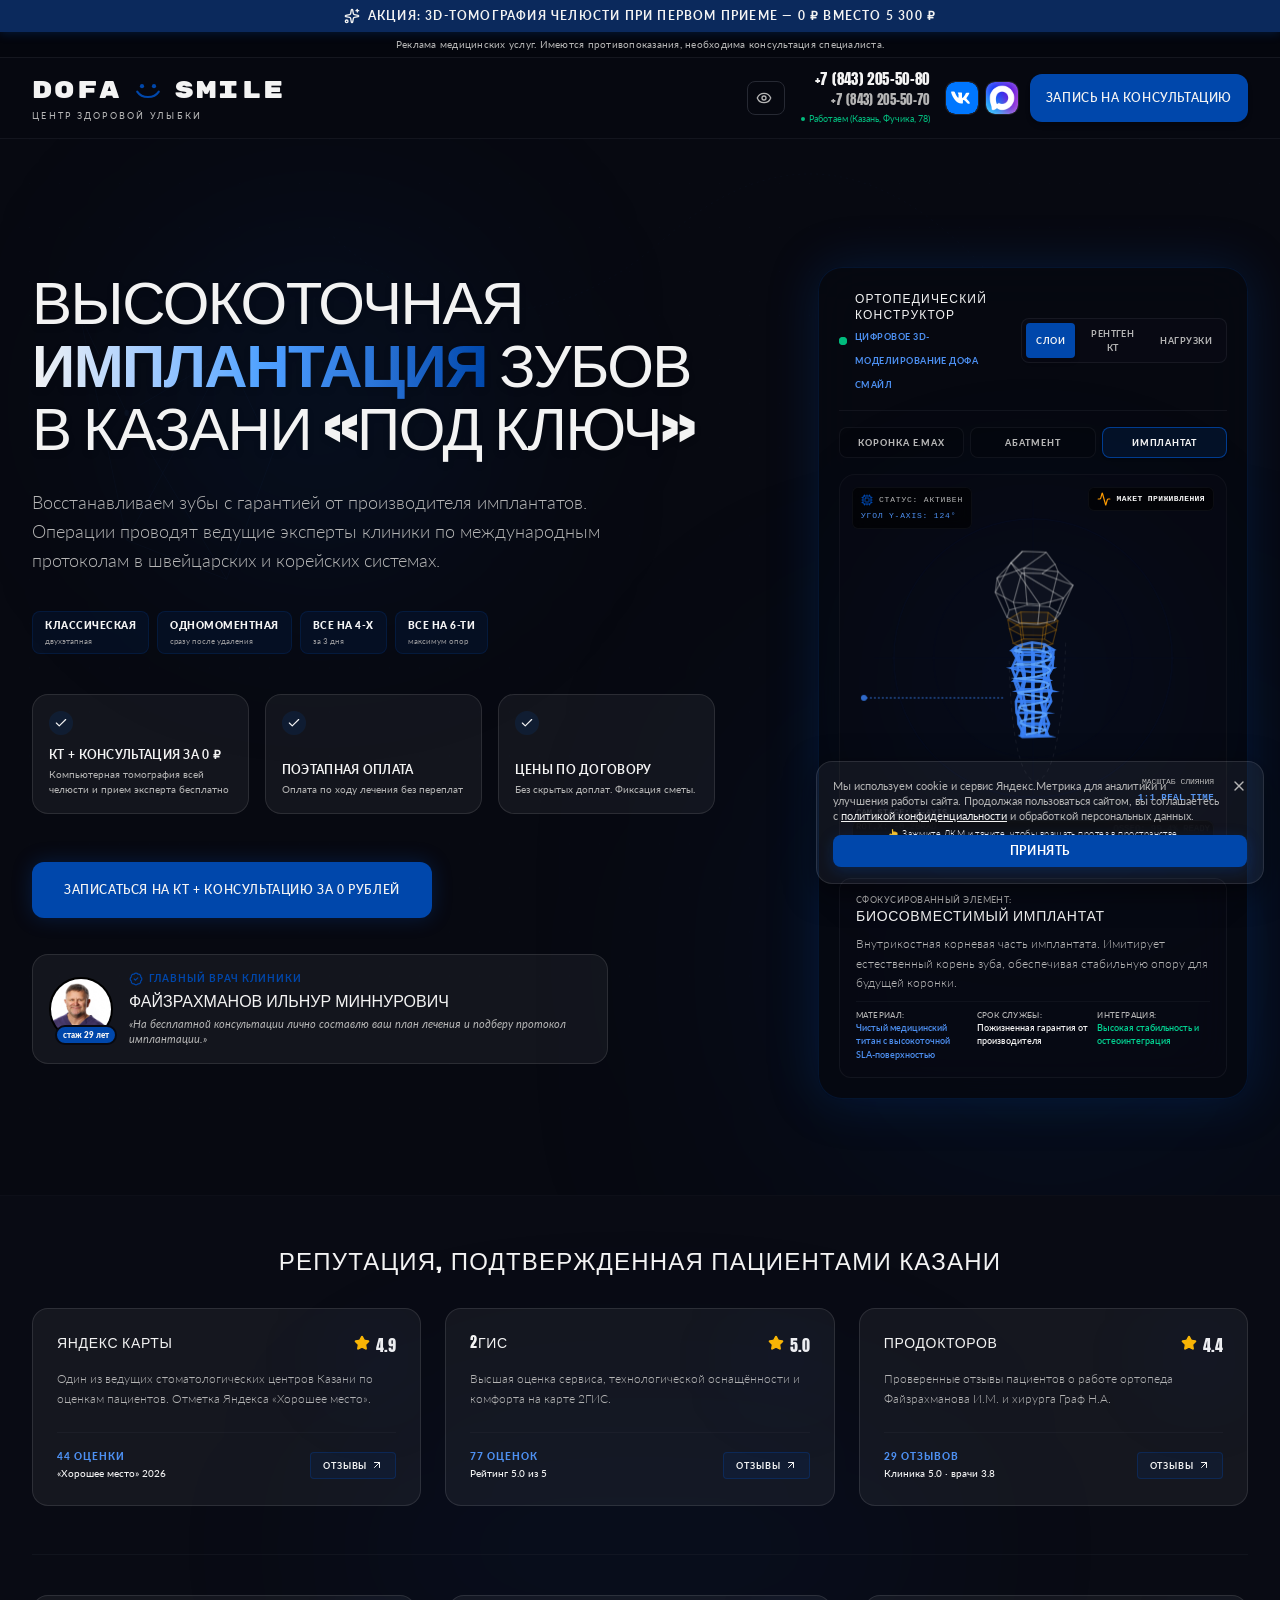
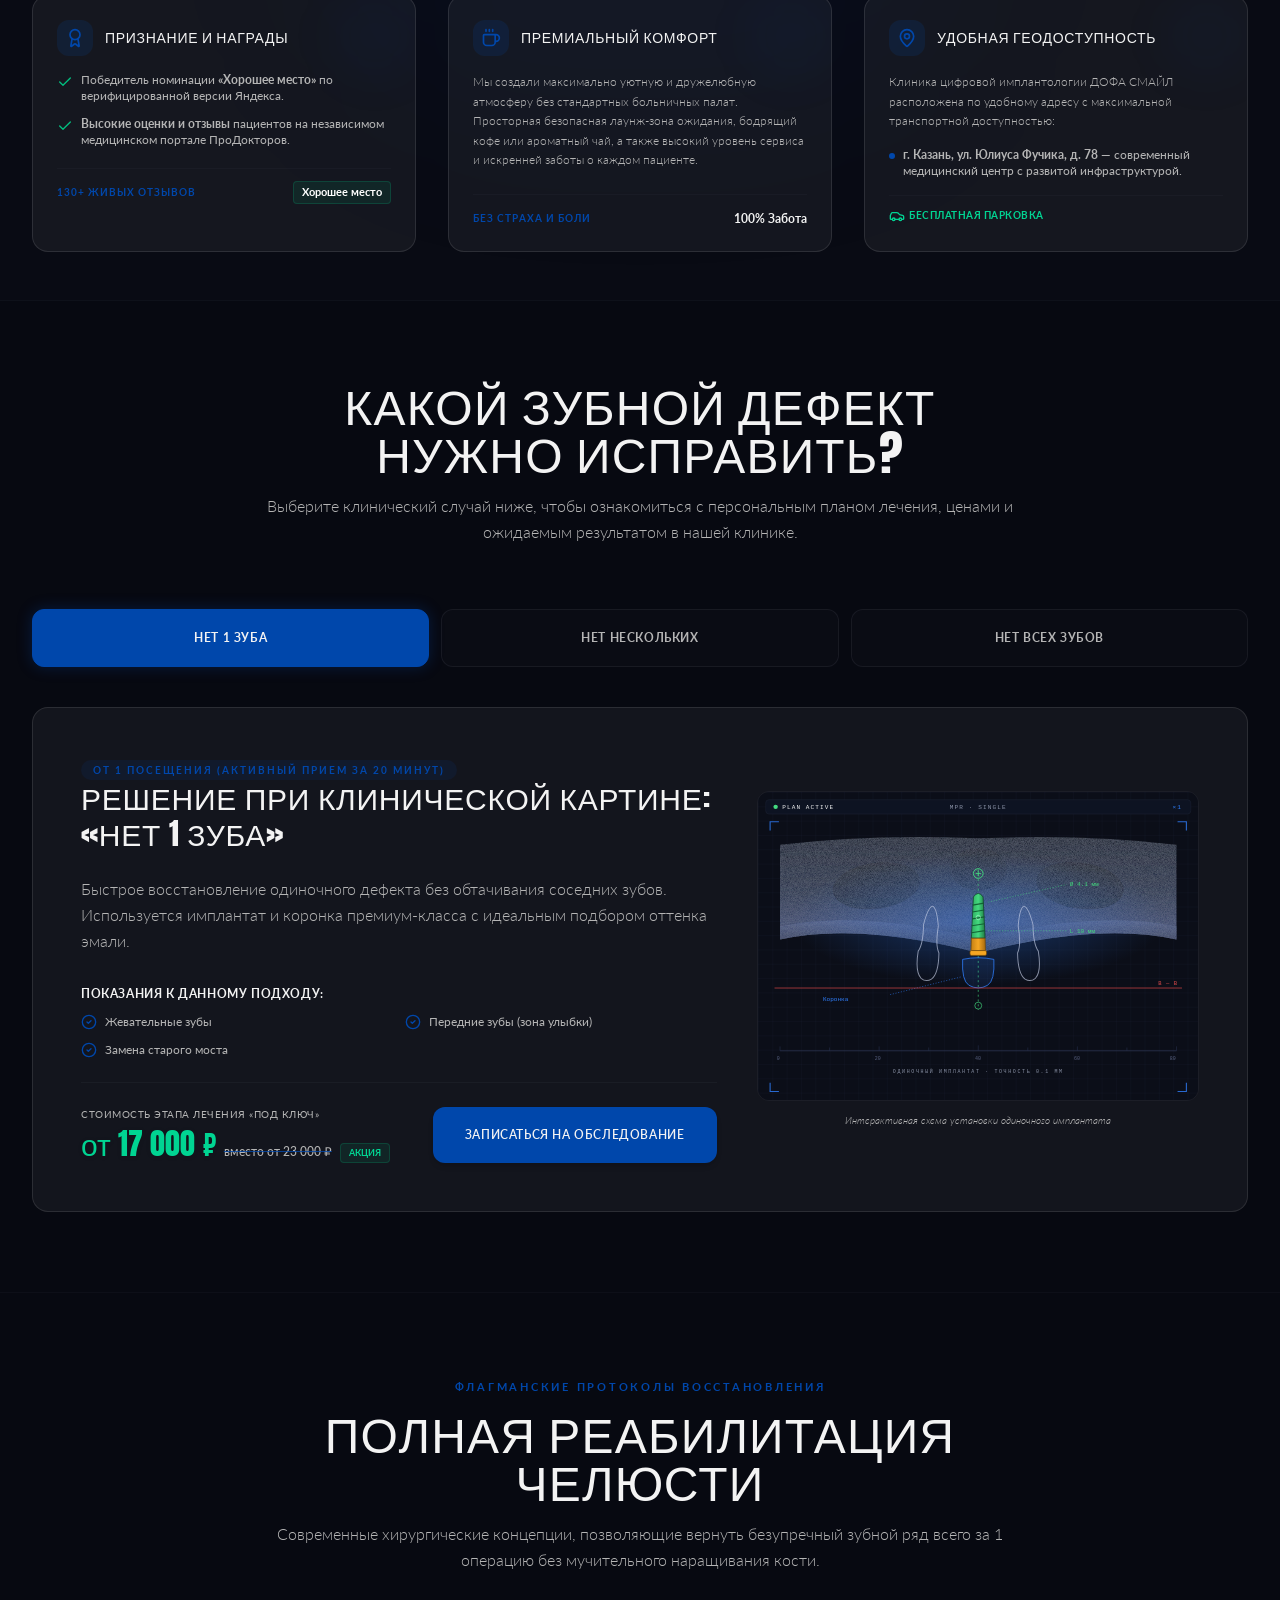
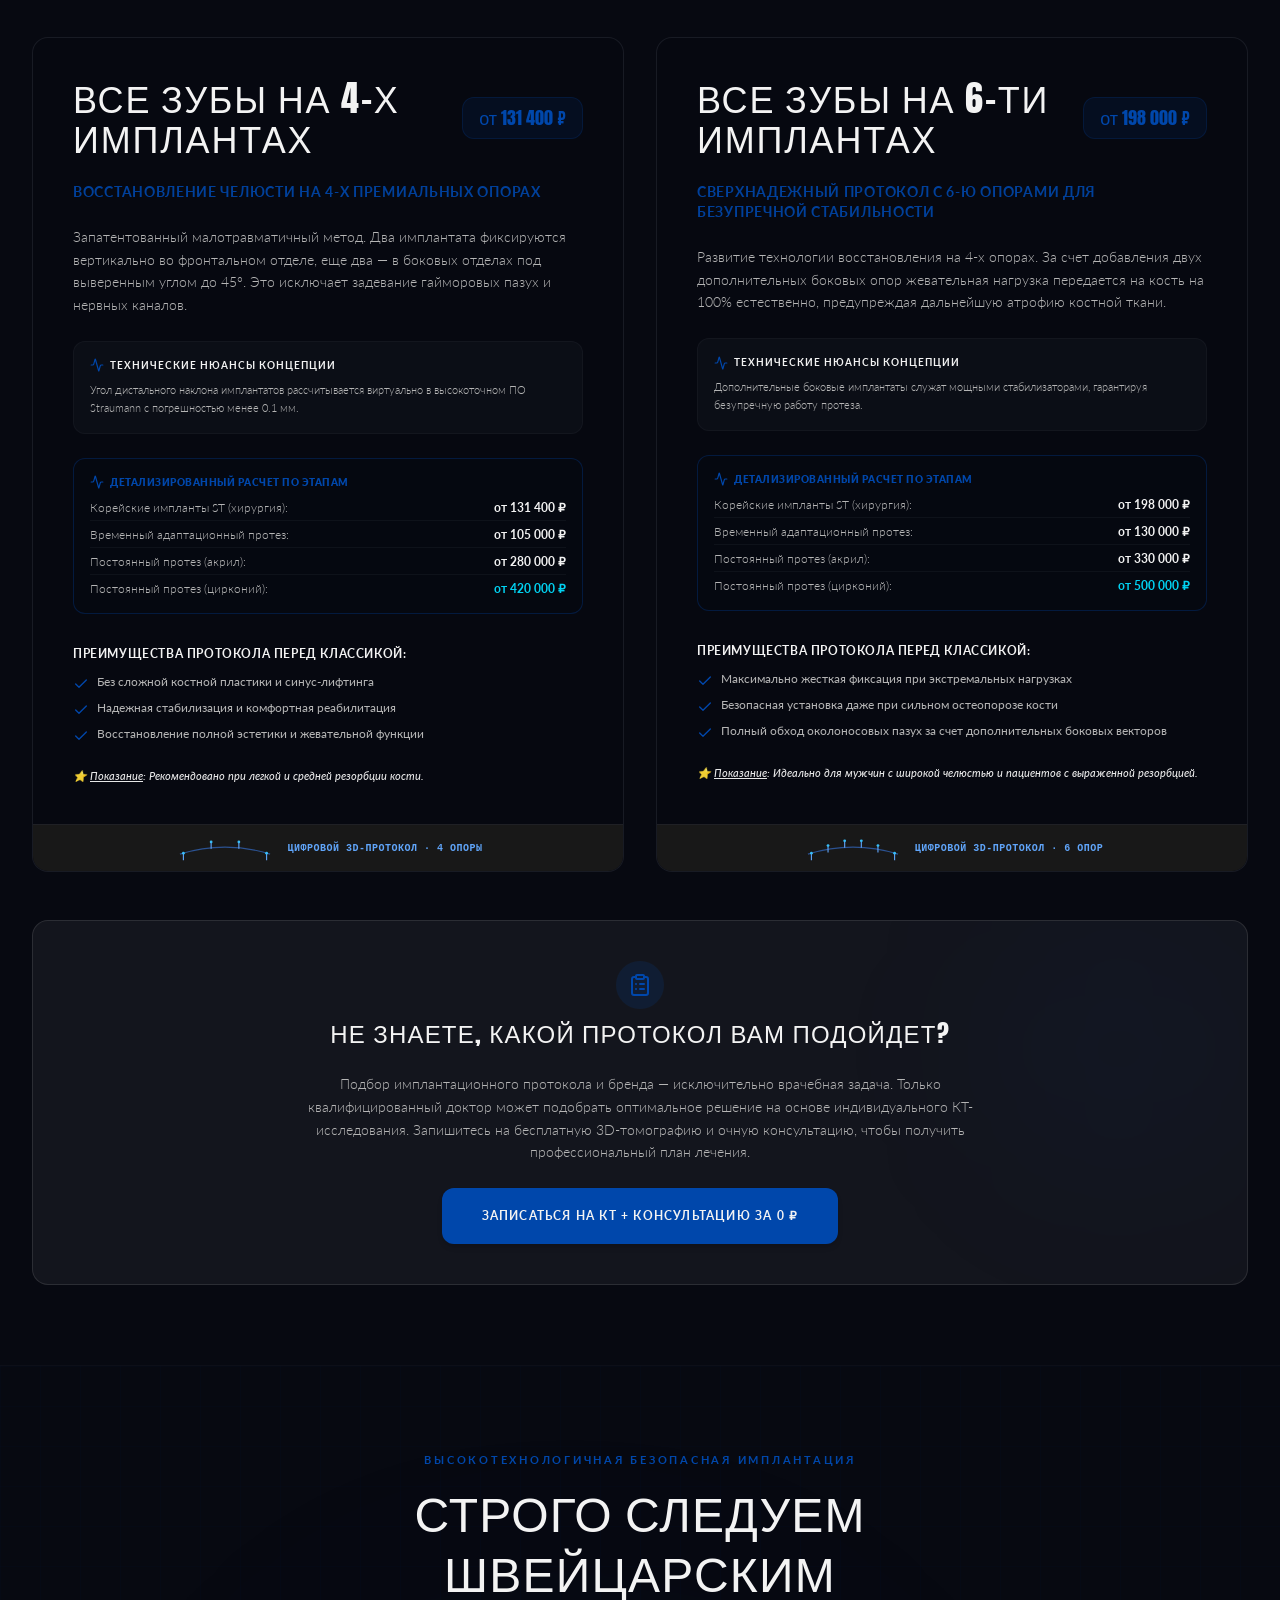
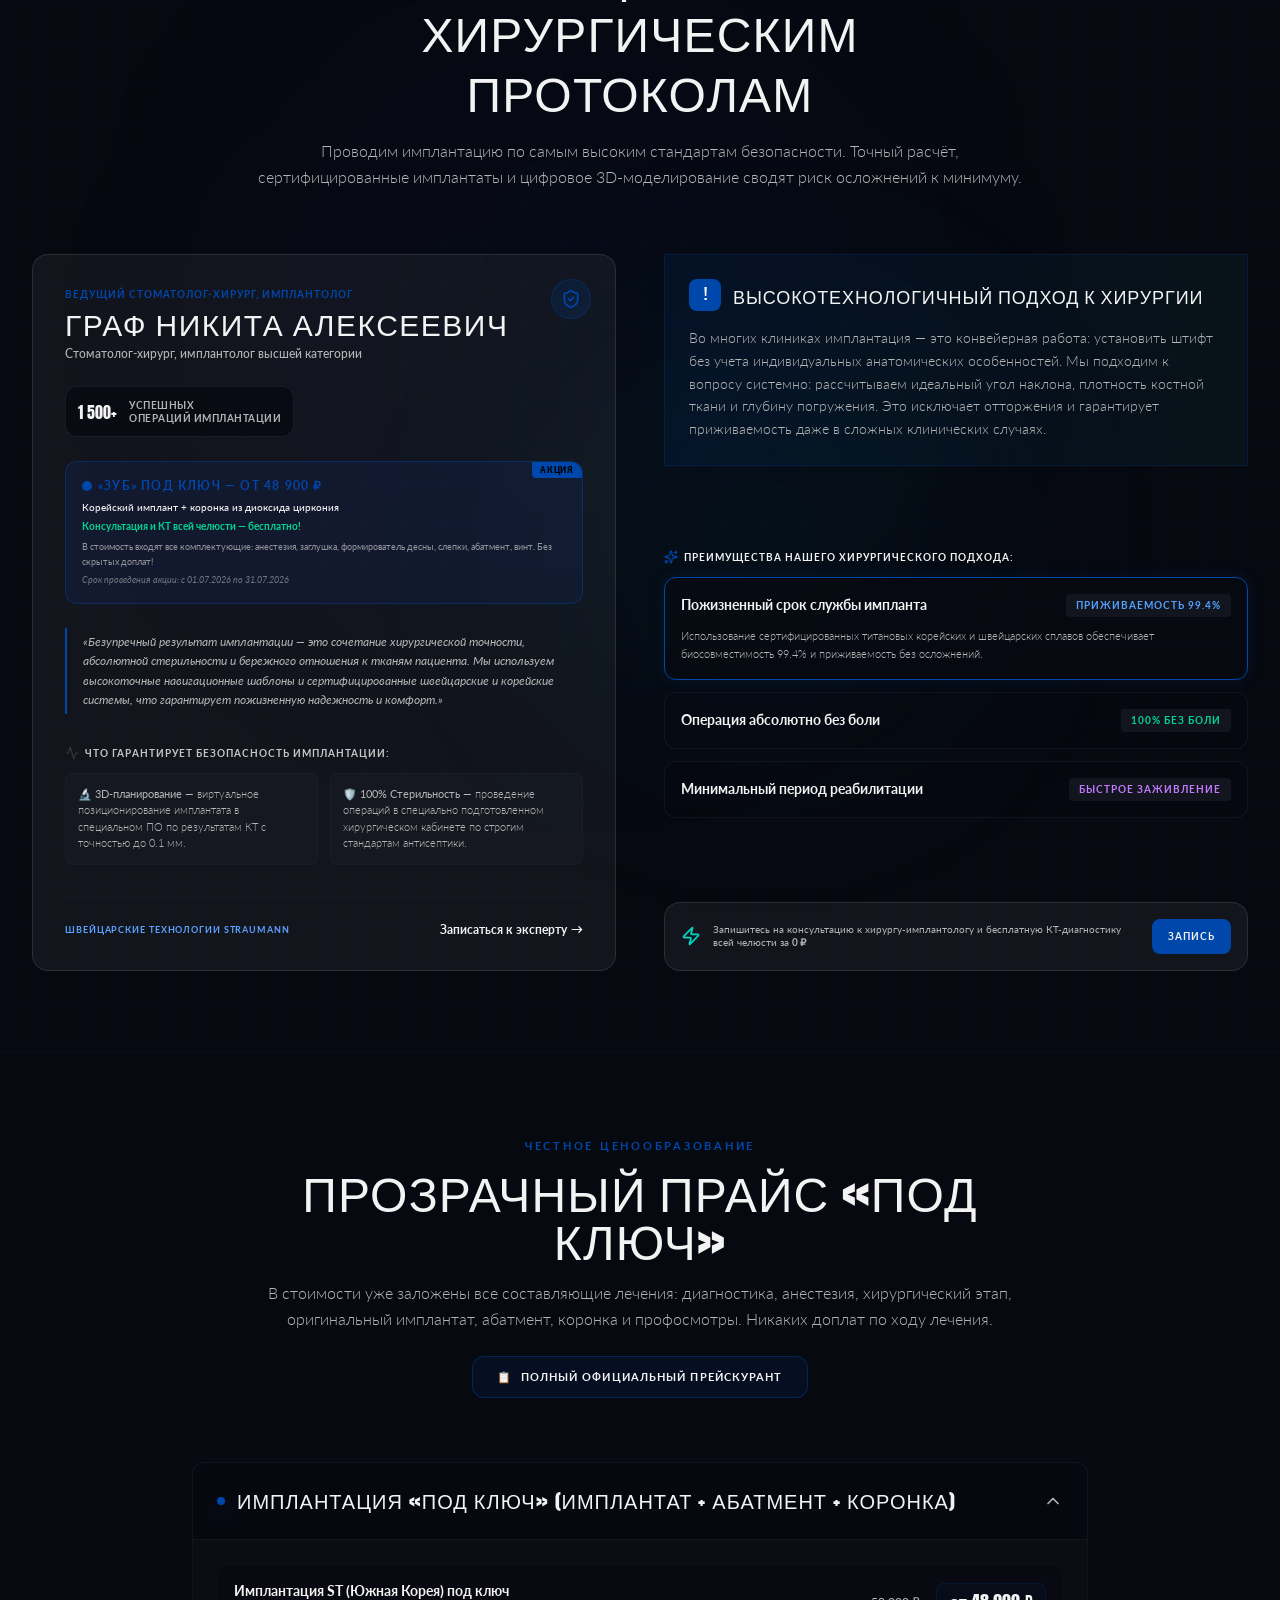
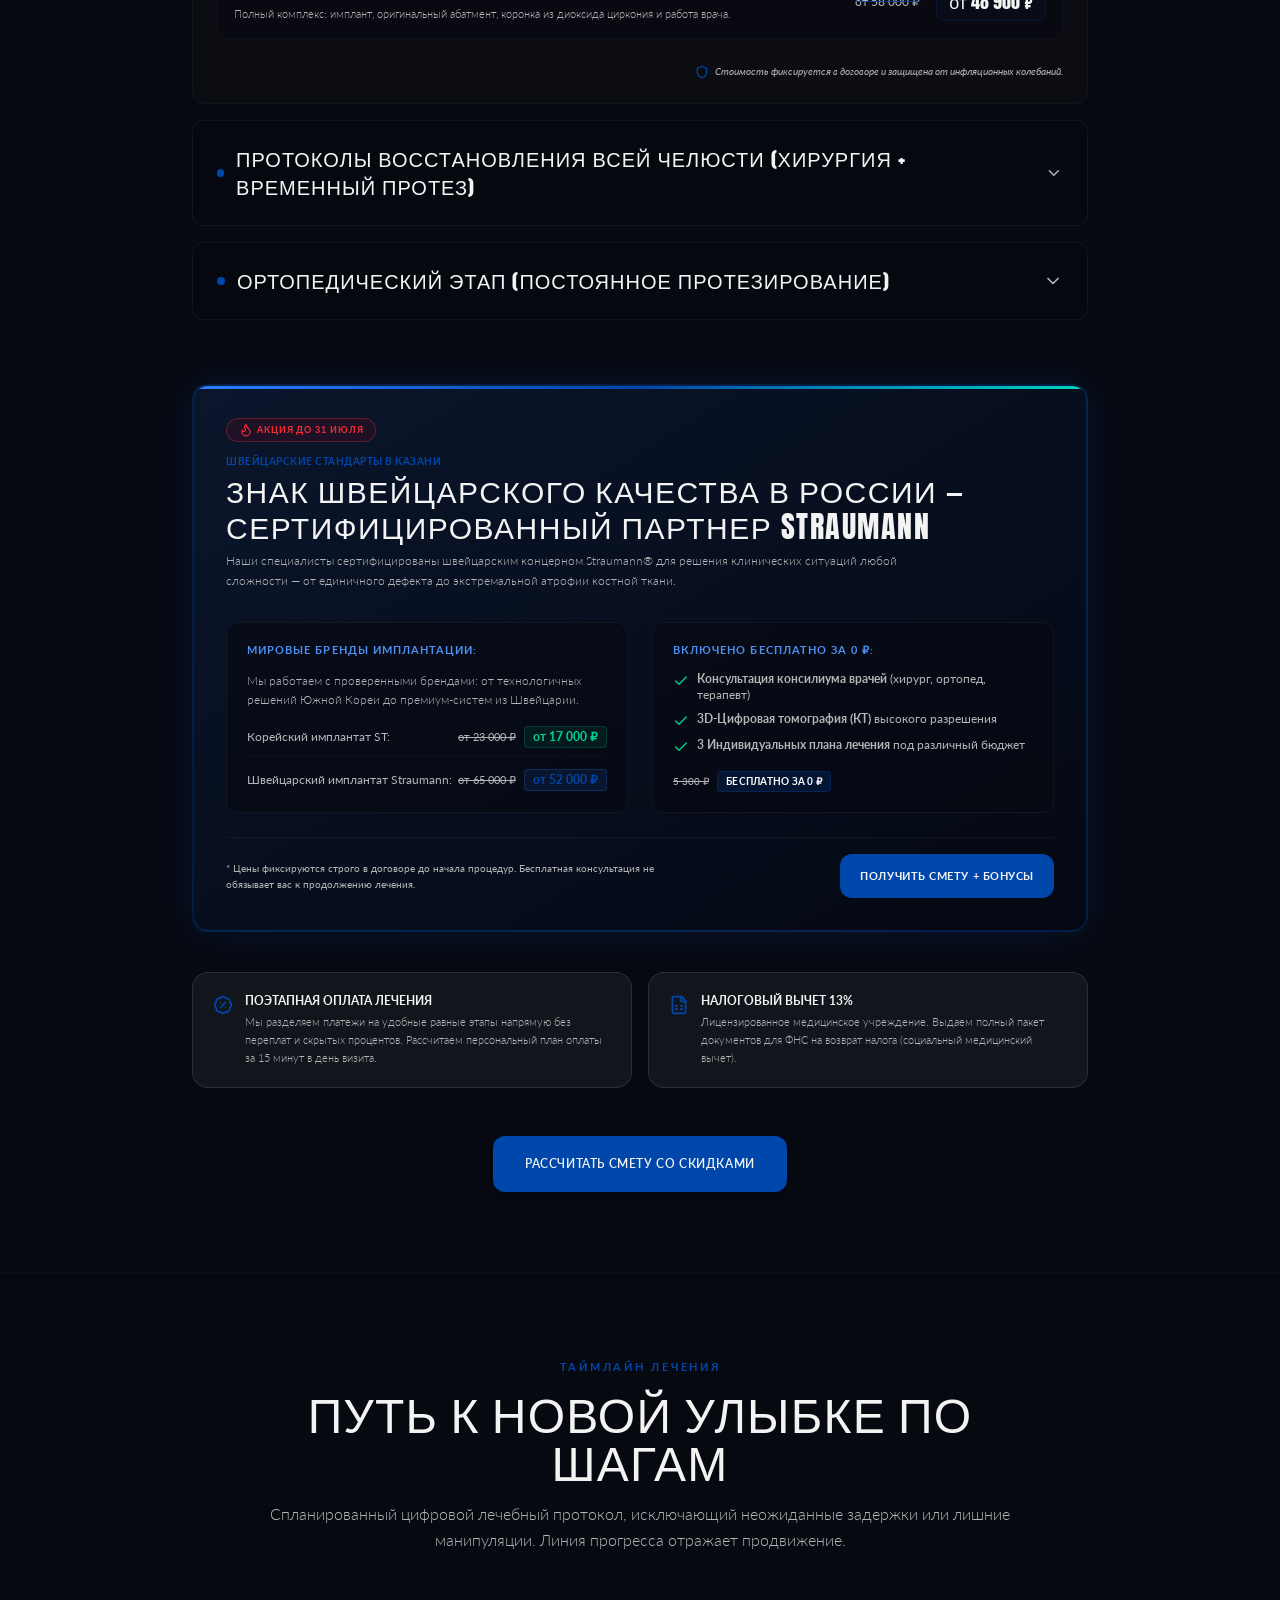
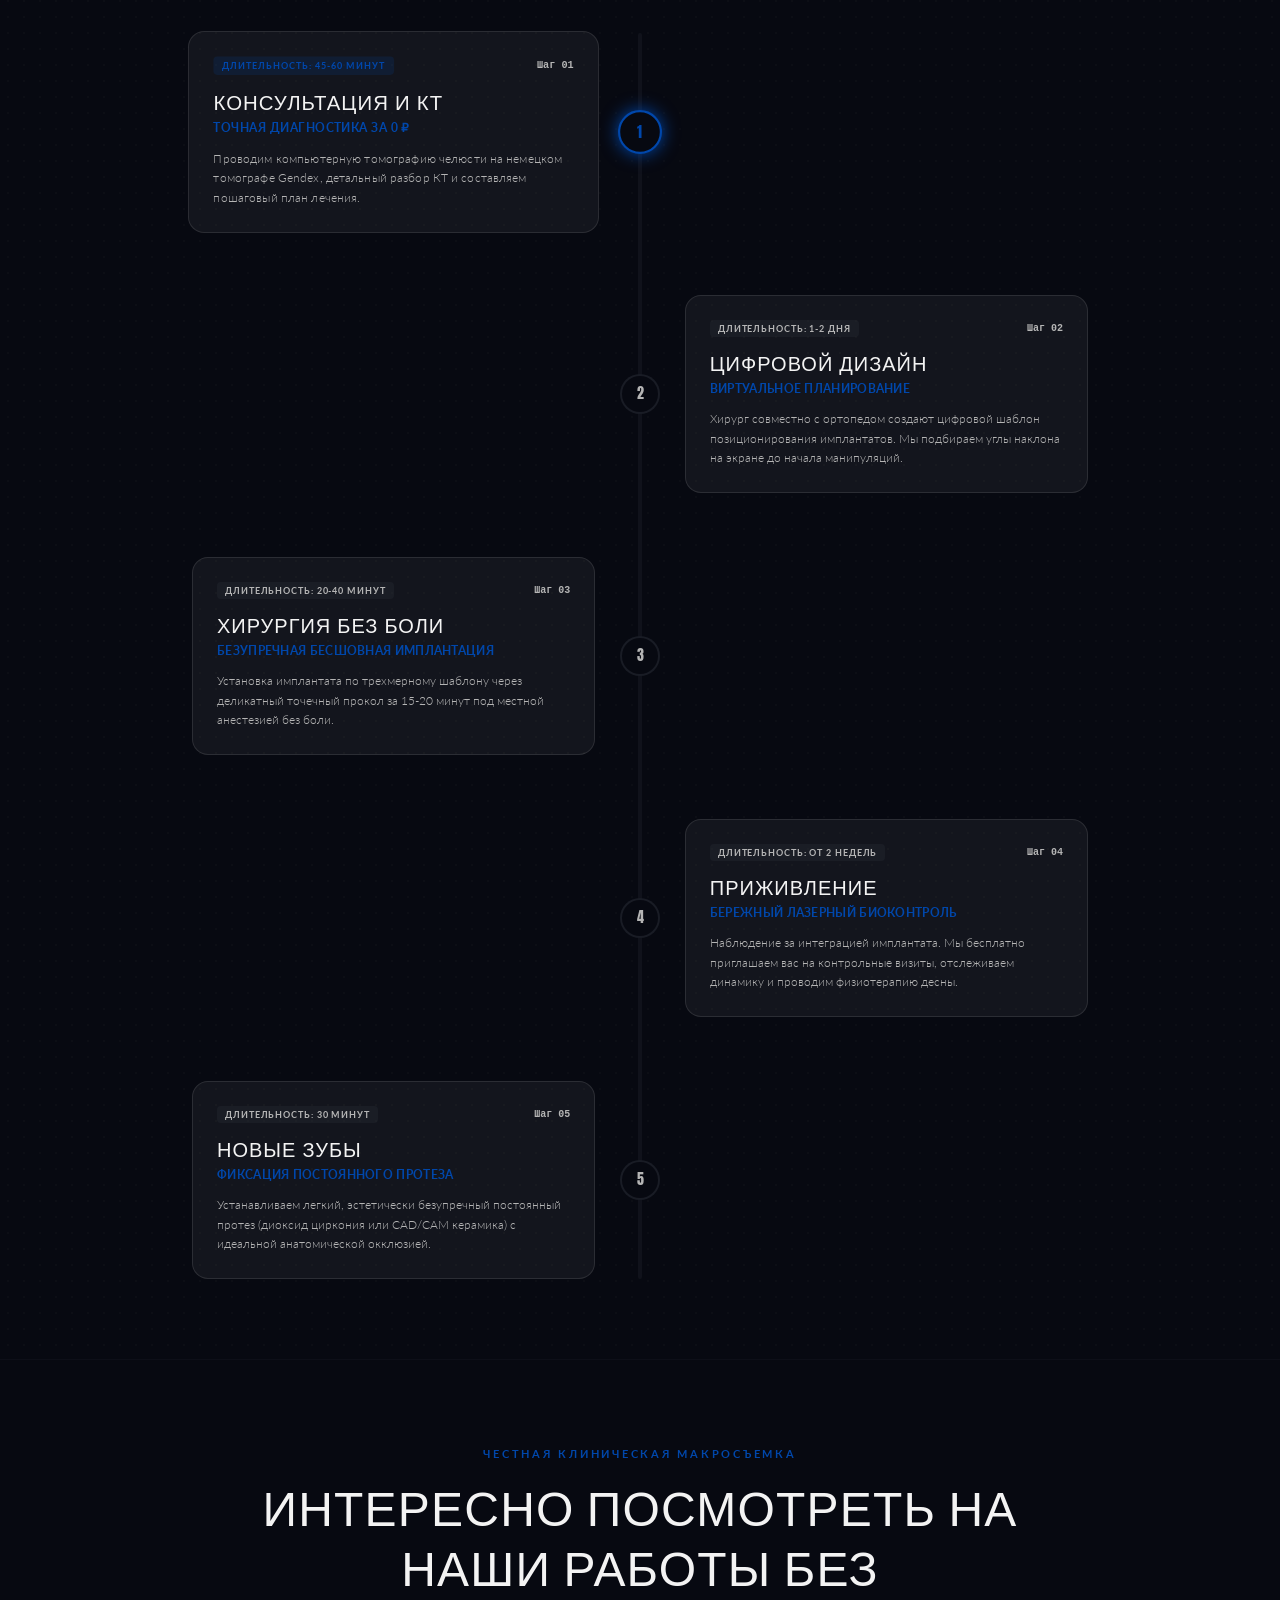
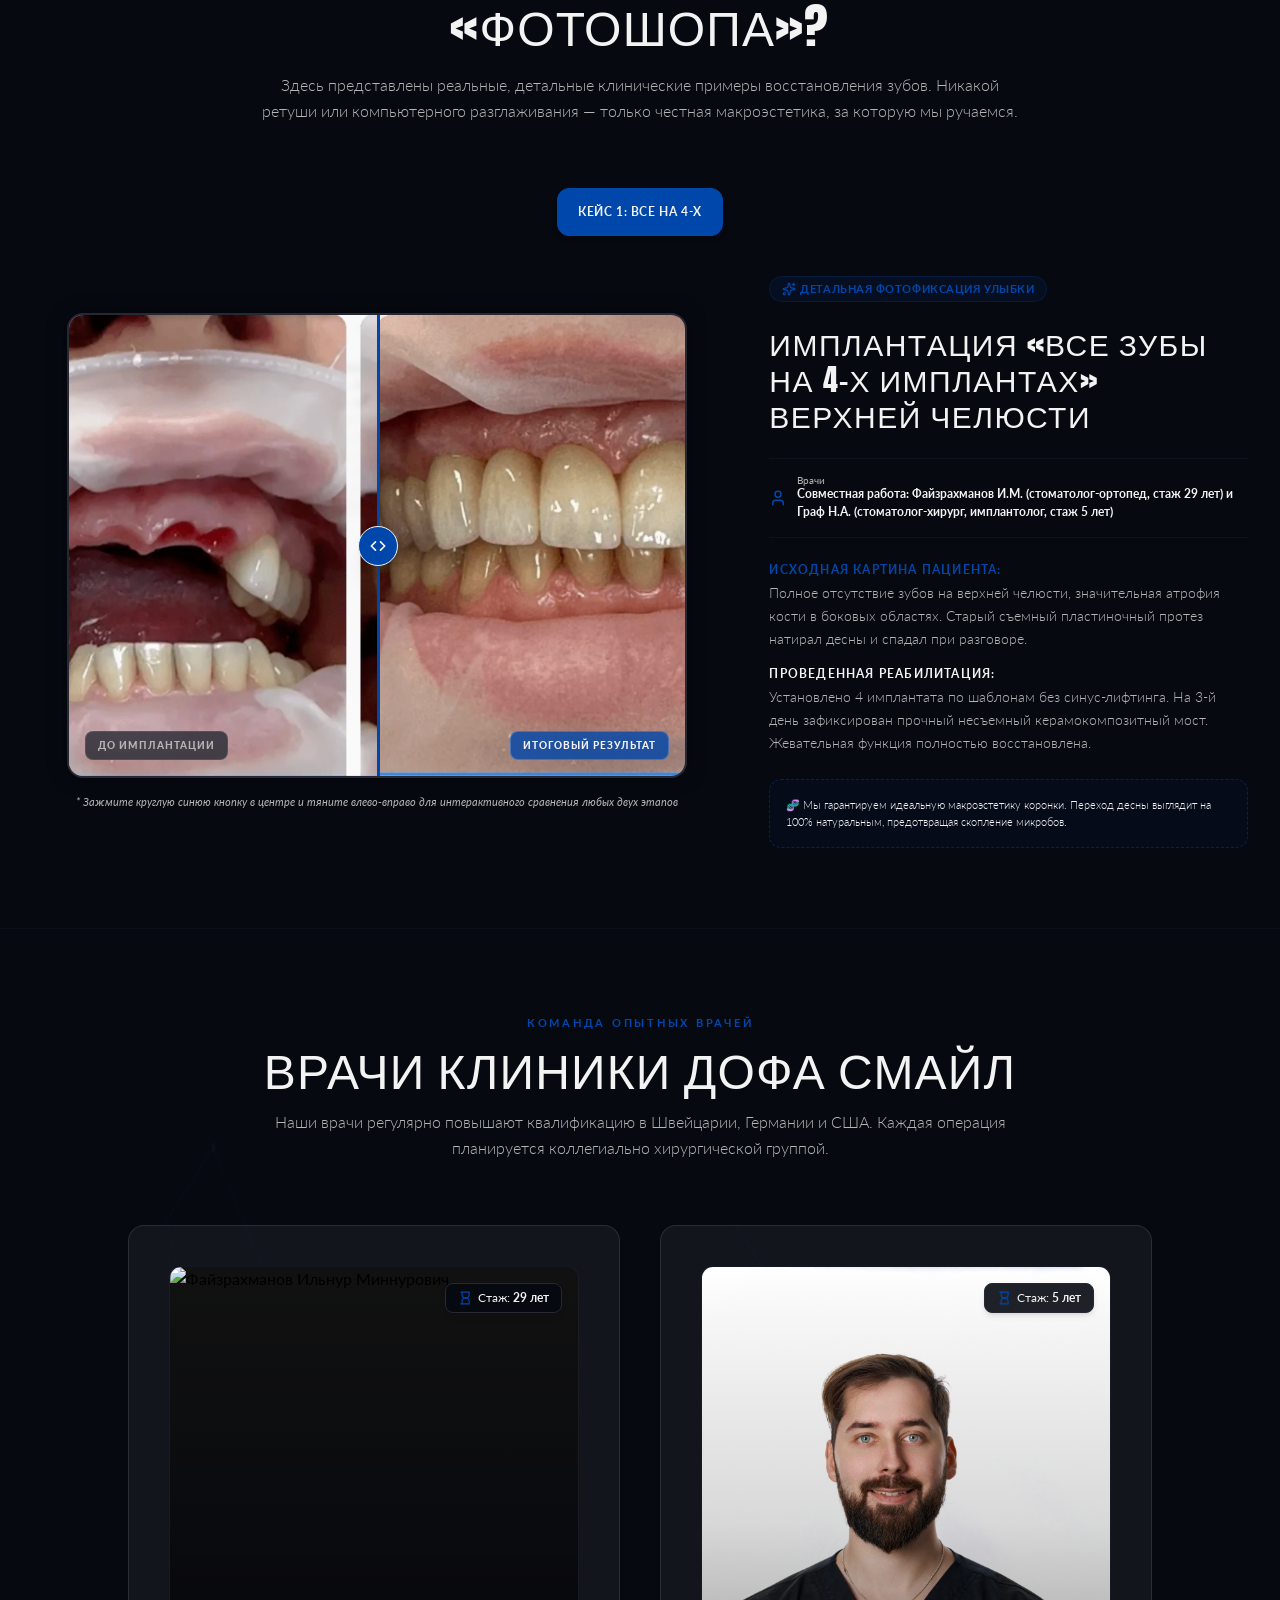
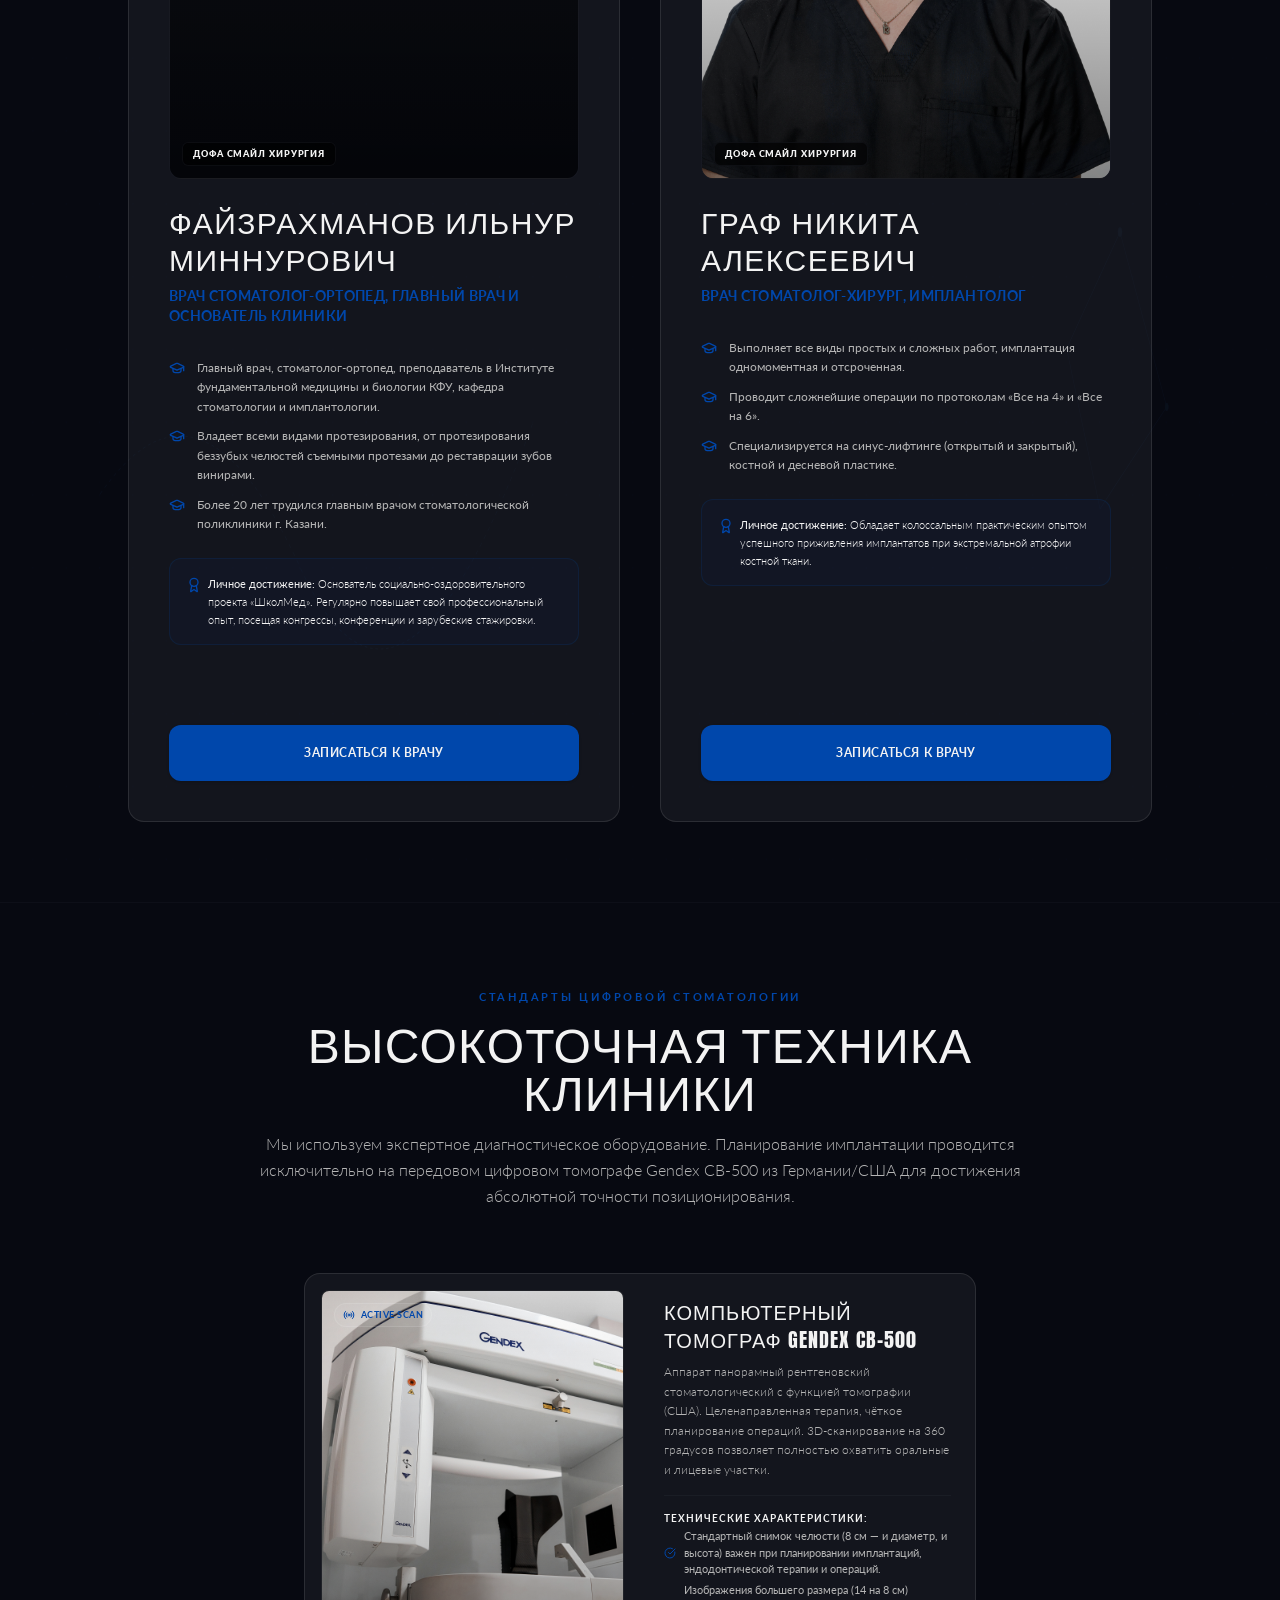
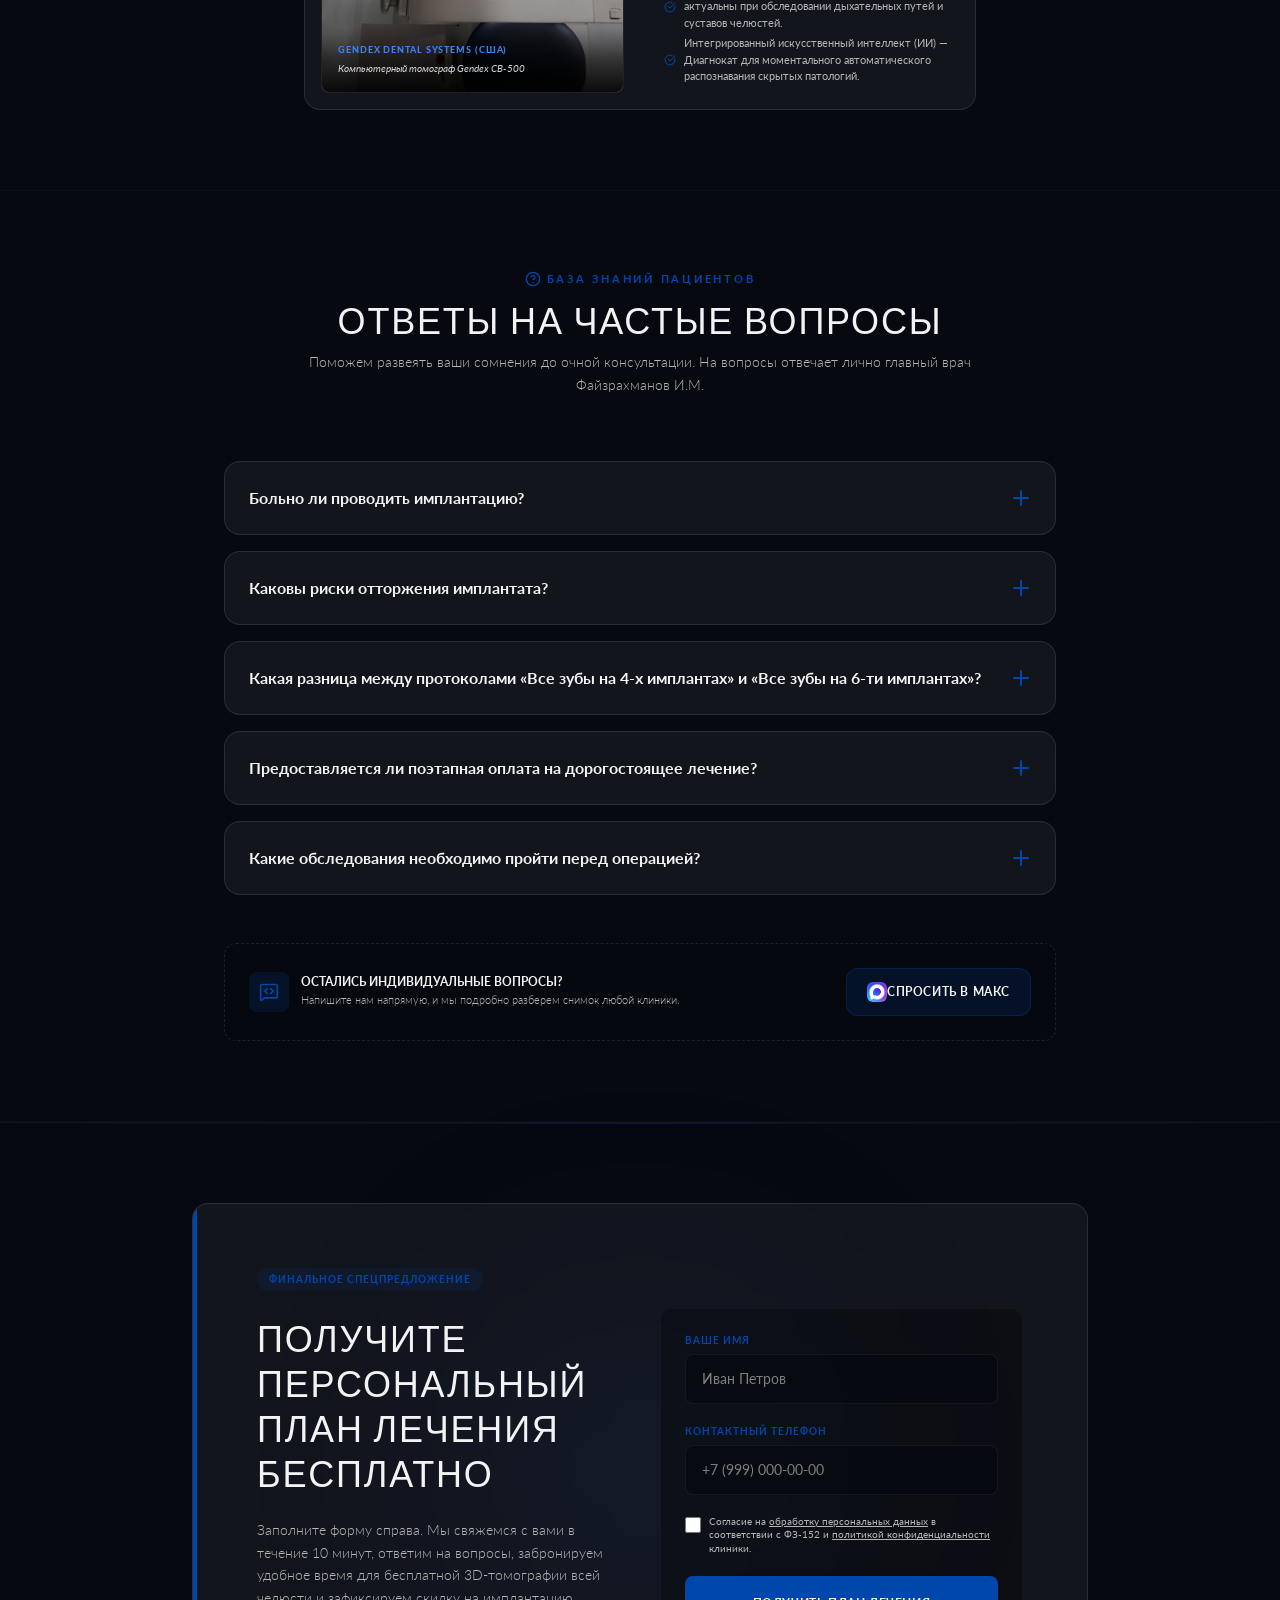
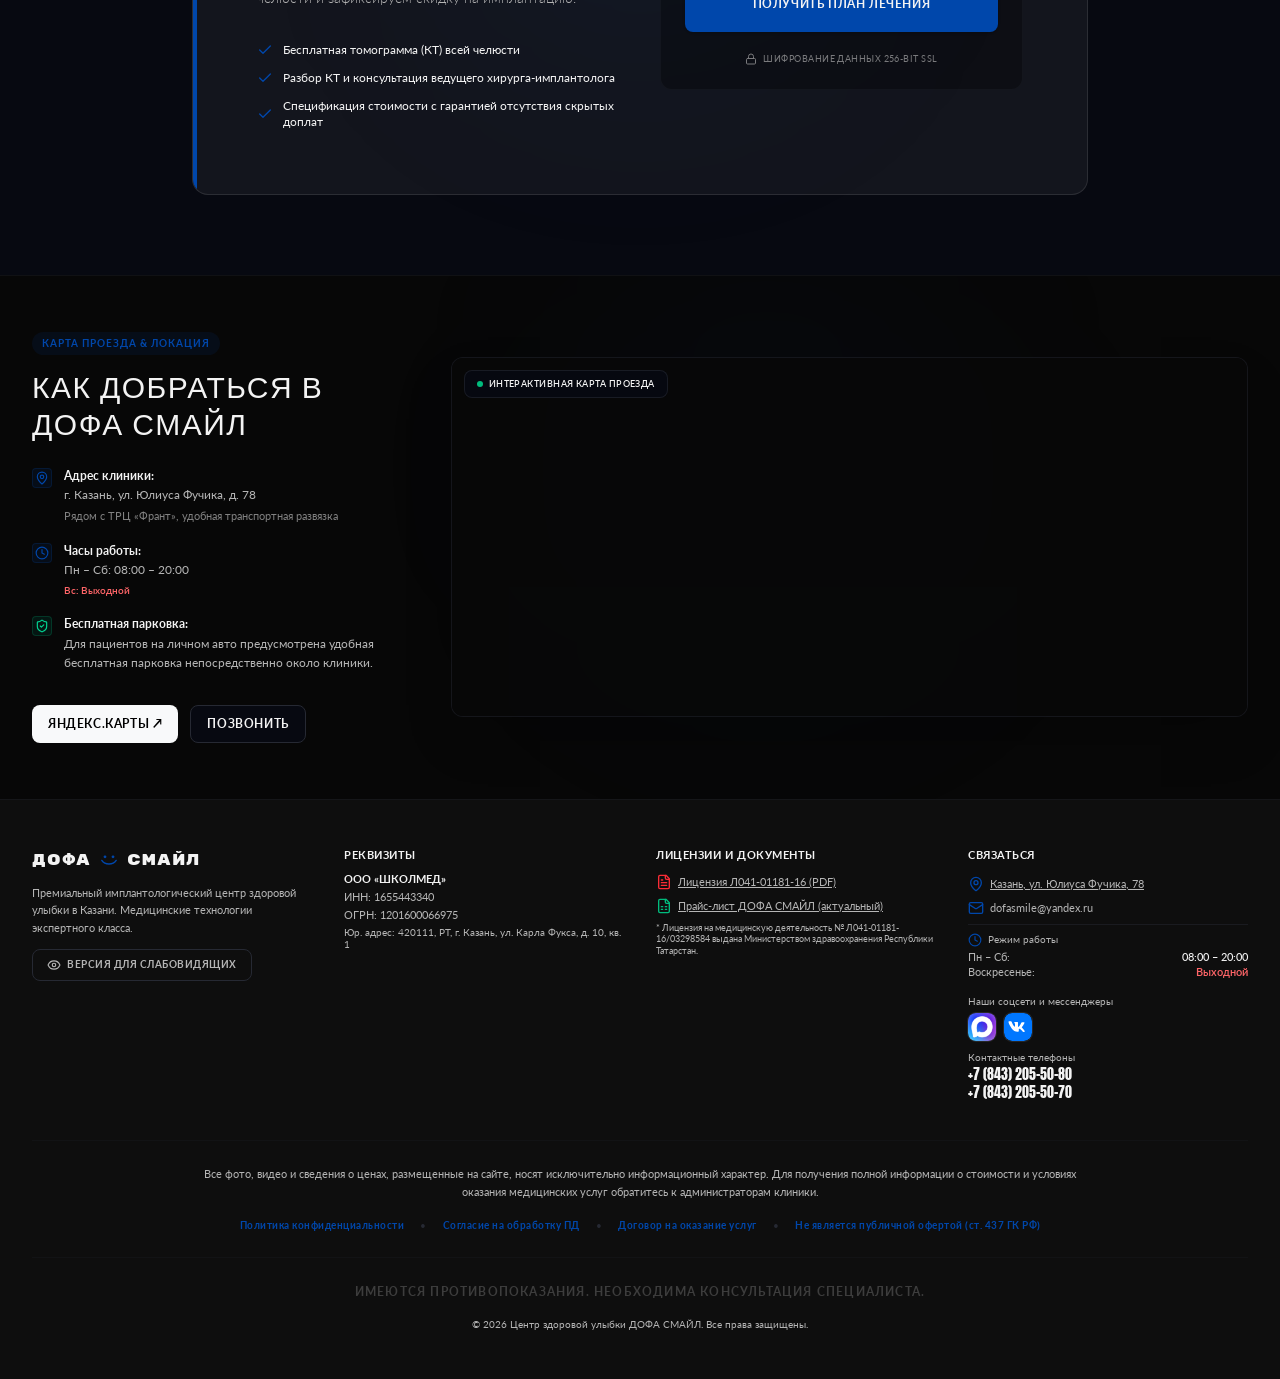
==== commit 20576832: "TeamWox отменён заказчиком: удалены crm/ и кнопка чата; шапка — меню скрывается на 1280–1500px, отст" ====
--- a/index.html
+++ b/index.html
@@ -128,8 +128,8 @@
       });
     </script>
     <!-- /Yandex.Metrika counter -->
-    <script type="module" crossorigin src="app.js?v=12"></script>
-    <link rel="stylesheet" crossorigin href="app.css?v=12">
+    <script type="module" crossorigin src="app.js?v=13"></script>
+    <link rel="stylesheet" crossorigin href="app.css?v=13">
       <!-- Yandex.Metrika counter 106181529 (по запросу контекстолога) -->
     <script type="text/javascript">
     (function(m,e,t,r,i,k,a){
--- a/app.css
+++ b/app.css
@@ -1,11 +1,9 @@
 @import"https://fonts.googleapis.com/css2?family=Anton&family=Lato:ital,wght@0,300;0,400;0,700;0,900;1,300;1,400&family=Rubik+Mono+One&display=swap";/*! tailwindcss v4.3.1 | MIT License | https://tailwindcss.com */@layer properties{@supports (((-webkit-hyphens:none)) and (not (margin-trim:inline))) or ((-moz-orient:inline) and (not (color:rgb(from red r g b)))){*,:before,:after,::backdrop{--tw-translate-x:0;--tw-translate-y:0;--tw-translate-z:0;--tw-scale-x:1;--tw-scale-y:1;--tw-scale-z:1;--tw-rotate-x:initial;--tw-rotate-y:initial;--tw-rotate-z:initial;--tw-skew-x:initial;--tw-skew-y:initial;--tw-space-y-reverse:0;--tw-space-x-reverse:0;--tw-border-style:solid;--tw-gradient-position:initial;--tw-gradient-from:#0000;--tw-gradient-via:#0000;--tw-gradient-to:#0000;--tw-gradient-stops:initial;--tw-gradient-via-stops:initial;--tw-gradient-from-position:0%;--tw-gradient-via-position:50%;--tw-gradient-to-position:100%;--tw-leading:initial;--tw-font-weight:initial;--tw-tracking:initial;--tw-shadow:0 0 #0000;--tw-shadow-color:initial;--tw-shadow-alpha:100%;--tw-inset-shadow:0 0 #0000;--tw-inset-shadow-color:initial;--tw-inset-shadow-alpha:100%;--tw-ring-color:initial;--tw-ring-shadow:0 0 #0000;--tw-inset-ring-color:initial;--tw-inset-ring-shadow:0 0 #0000;--tw-ring-inset:initial;--tw-ring-offset-width:0px;--tw-ring-offset-color:#fff;--tw-ring-offset-shadow:0 0 #0000;--tw-blur:initial;--tw-brightness:initial;--tw-contrast:initial;--tw-grayscale:initial;--tw-hue-rotate:initial;--tw-invert:initial;--tw-opacity:initial;--tw-saturate:initial;--tw-sepia:initial;--tw-drop-shadow:initial;--tw-drop-shadow-color:initial;--tw-drop-shadow-alpha:100%;--tw-drop-shadow-size:initial;--tw-backdrop-blur:initial;--tw-backdrop-brightness:initial;--tw-backdrop-contrast:initial;--tw-backdrop-grayscale:initial;--tw-backdrop-hue-rotate:initial;--tw-backdrop-invert:initial;--tw-backdrop-opacity:initial;--tw-backdrop-saturate:initial;--tw-backdrop-sepia:initial;--tw-duration:initial;--tw-ease:initial}}}@layer theme{:root,:host{--font-sans:"Lato", sans-serif;--font-mono:ui-monospace, SFMono-Regular, Menlo, Monaco, Consolas, "Liberation Mono", "Courier New", monospace;--color-red-400:oklch(70.4% .191 22.216);--color-red-500:oklch(63.7% .237 25.331);--color-red-600:oklch(57.7% .245 27.325);--color-red-950:oklch(25.8% .092 26.042);--color-orange-600:oklch(64.6% .222 41.116);--color-amber-300:oklch(87.9% .169 91.605);--color-amber-400:oklch(82.8% .189 84.429);--color-amber-500:oklch(76.9% .188 70.08);--color-green-600:oklch(62.7% .194 149.214);--color-emerald-400:oklch(76.5% .177 163.223);--color-emerald-500:oklch(69.6% .17 162.48);--color-emerald-950:oklch(26.2% .051 172.552);--color-teal-400:oklch(77.7% .152 181.912);--color-teal-500:oklch(70.4% .14 182.503);--color-cyan-400:oklch(78.9% .154 211.53);--color-blue-400:oklch(70.7% .165 254.624);--color-blue-500:oklch(62.3% .214 259.815);--color-blue-600:oklch(54.6% .245 262.881);--color-blue-700:oklch(48.8% .243 264.376);--color-blue-900:oklch(37.9% .146 265.522);--color-blue-950:oklch(28.2% .091 267.935);--color-indigo-500:oklch(58.5% .233 277.117);--color-indigo-600:oklch(51.1% .262 276.966);--color-indigo-950:oklch(25.7% .09 281.288);--color-purple-400:oklch(71.4% .203 305.504);--color-gray-300:oklch(87.2% .01 258.338);--color-black:#000;--color-white:#fff;--spacing:.25rem;--container-xs:20rem;--container-sm:24rem;--container-md:28rem;--container-xl:36rem;--container-2xl:42rem;--container-3xl:48rem;--container-4xl:56rem;--container-5xl:64rem;--container-7xl:80rem;--text-xs:.75rem;--text-xs--line-height:calc(1 / .75);--text-sm:.875rem;--text-sm--line-height:calc(1.25 / .875);--text-base:1rem;--text-base--line-height: 1.5 ;--text-lg:1.125rem;--text-lg--line-height:calc(1.75 / 1.125);--text-xl:1.25rem;--text-xl--line-height:calc(1.75 / 1.25);--text-2xl:1.5rem;--text-2xl--line-height:calc(2 / 1.5);--text-3xl:1.875rem;--text-3xl--line-height: 1.2 ;--text-4xl:2.25rem;--text-4xl--line-height:calc(2.5 / 2.25);--text-5xl:3rem;--text-5xl--line-height:1;--text-6xl:3.75rem;--text-6xl--line-height:1;--font-weight-light:300;--font-weight-medium:500;--font-weight-semibold:600;--font-weight-bold:700;--font-weight-extrabold:800;--font-weight-black:900;--tracking-tight:-.025em;--tracking-normal:0em;--tracking-wide:.025em;--tracking-wider:.05em;--tracking-widest:.1em;--leading-tight:1.25;--leading-snug:1.375;--leading-normal:1.5;--leading-relaxed:1.625;--radius-md:.375rem;--radius-lg:.5rem;--radius-xl:.75rem;--radius-2xl:1rem;--radius-3xl:1.5rem;--drop-shadow-md:0 3px 3px #0000001f;--ease-out:cubic-bezier(0, 0, .2, 1);--ease-in-out:cubic-bezier(.4, 0, .2, 1);--animate-spin:spin 1s linear infinite;--animate-ping:ping 1s cubic-bezier(0, 0, .2, 1) infinite;--animate-pulse:pulse 2s cubic-bezier(.4, 0, .6, 1) infinite;--animate-bounce:bounce 1s infinite;--blur-sm:8px;--blur-md:12px;--blur-xl:24px;--blur-2xl:40px;--aspect-video:16 / 9;--default-transition-duration:.15s;--default-transition-timing-function:cubic-bezier(.4, 0, .2, 1);--default-font-family:var(--font-sans);--default-mono-font-family:var(--font-mono);--font-anton:"Anton", sans-serif;--font-rubik:"Rubik Mono One", sans-serif;--color-brand-bg-dark:#070911;--color-brand-text-white:#f3f3f3;--color-brand-text-gray-light:#b5b5b5;--color-brand-gray-dark:#262933;--color-brand-accent-blue:#0047ab}}@layer base{*,:after,:before,::backdrop{box-sizing:border-box;border:0 solid;margin:0;padding:0}::file-selector-button{box-sizing:border-box;border:0 solid;margin:0;padding:0}html,:host{-webkit-text-size-adjust:100%;-moz-tab-size:4;tab-size:4;line-height:1.5;font-family:var(--default-font-family,ui-sans-serif, system-ui, sans-serif, "Apple Color Emoji", "Segoe UI Emoji", "Segoe UI Symbol", "Noto Color Emoji");font-feature-settings:var(--default-font-feature-settings,normal);font-variation-settings:var(--default-font-variation-settings,normal);-webkit-tap-highlight-color:transparent}hr{height:0;color:inherit;border-top-width:1px}abbr:where([title]){-webkit-text-decoration:underline dotted;text-decoration:underline dotted}h1,h2,h3,h4,h5,h6{font-size:inherit;font-weight:inherit}a{color:inherit;-webkit-text-decoration:inherit;text-decoration:inherit}b,strong{font-weight:bolder}code,kbd,samp,pre{font-family:var(--default-mono-font-family,ui-monospace, SFMono-Regular, Menlo, Monaco, Consolas, "Liberation Mono", "Courier New", monospace);font-feature-settings:var(--default-mono-font-feature-settings,normal);font-variation-settings:var(--default-mono-font-variation-settings,normal);font-size:1em}small{font-size:80%}sub,sup{vertical-align:baseline;font-size:75%;line-height:0;position:relative}sub{bottom:-.25em}sup{top:-.5em}table{text-indent:0;border-color:inherit;border-collapse:collapse}:-moz-focusring{outline:auto}progress{vertical-align:baseline}summary{display:list-item}ol,ul,menu{list-style:none}img,svg,video,canvas,audio,iframe,embed,object{vertical-align:middle;display:block}img,video{max-width:100%;height:auto}button,input,select,optgroup,textarea{font:inherit;font-feature-settings:inherit;font-variation-settings:inherit;letter-spacing:inherit;color:inherit;opacity:1;background-color:#0000;border-radius:0}::file-selector-button{font:inherit;font-feature-settings:inherit;font-variation-settings:inherit;letter-spacing:inherit;color:inherit;opacity:1;background-color:#0000;border-radius:0}:where(select:is([multiple],[size])) optgroup{font-weight:bolder}:where(select:is([multiple],[size])) optgroup option{padding-inline-start:20px}::file-selector-button{margin-inline-end:4px}::placeholder{opacity:1}@supports (not ((-webkit-appearance:-apple-pay-button))) or (contain-intrinsic-size:1px){::placeholder{color:currentColor}@supports (color:color-mix(in lab,red,red)){::placeholder{color:color-mix(in oklab,currentcolor 50%,transparent)}}}textarea{resize:vertical}::-webkit-search-decoration{-webkit-appearance:none}::-webkit-date-and-time-value{min-height:1lh;text-align:inherit}::-webkit-datetime-edit{display:inline-flex}::-webkit-datetime-edit-fields-wrapper{padding:0}::-webkit-datetime-edit{padding-block:0}::-webkit-datetime-edit-year-field{padding-block:0}::-webkit-datetime-edit-month-field{padding-block:0}::-webkit-datetime-edit-day-field{padding-block:0}::-webkit-datetime-edit-hour-field{padding-block:0}::-webkit-datetime-edit-minute-field{padding-block:0}::-webkit-datetime-edit-second-field{padding-block:0}::-webkit-datetime-edit-millisecond-field{padding-block:0}::-webkit-datetime-edit-meridiem-field{padding-block:0}::-webkit-calendar-picker-indicator{line-height:1}:-moz-ui-invalid{box-shadow:none}button,input:where([type=button],[type=reset],[type=submit]){-webkit-appearance:button;-moz-appearance:button;appearance:button}::file-selector-button{-webkit-appearance:button;-moz-appearance:button;appearance:button}::-webkit-inner-spin-button{height:auto}::-webkit-outer-spin-button{height:auto}[hidden]:where(:not([hidden=until-found])){display:none!important}}@layer components;@layer utilities{.pointer-events-none{pointer-events:none}.absolute{position:absolute}.fixed{position:fixed}.relative{position:relative}.sticky{position:sticky}.inset-0{top:0;right:0;bottom:0;left:0}.inset-x-0{inset-inline:0}.inset-x-3{inset-inline:calc(var(--spacing) * 3)}.inset-y-0{inset-block:0}.top-0{top:0}.top-1\/2{top:50%}.top-1\/4{top:25%}.top-3{top:calc(var(--spacing) * 3)}.top-4{top:calc(var(--spacing) * 4)}.top-6{top:calc(var(--spacing) * 6)}.top-\[10\%\]{top:10%}.-right-1{right:calc(var(--spacing) * -1)}.right-0{right:0}.right-1\/4{right:25%}.right-3{right:calc(var(--spacing) * 3)}.right-4{right:calc(var(--spacing) * 4)}.right-6{right:calc(var(--spacing) * 6)}.right-10{right:calc(var(--spacing) * 10)}.-bottom-1{bottom:calc(var(--spacing) * -1)}.bottom-0{bottom:0}.bottom-1\/4{bottom:25%}.bottom-3{bottom:calc(var(--spacing) * 3)}.bottom-4{bottom:calc(var(--spacing) * 4)}.bottom-6{bottom:calc(var(--spacing) * 6)}.bottom-10{bottom:calc(var(--spacing) * 10)}.bottom-14{bottom:calc(var(--spacing) * 14)}.bottom-20{bottom:calc(var(--spacing) * 20)}.left-0{left:0}.left-1\/2{left:50%}.left-1\/4{left:25%}.left-3{left:calc(var(--spacing) * 3)}.left-4{left:calc(var(--spacing) * 4)}.-z-10{z-index:-10}.z-0{z-index:0}.z-10{z-index:10}.z-20{z-index:20}.z-30{z-index:30}.z-40{z-index:40}.z-50{z-index:50}.z-\[60\]{z-index:60}.z-\[999\]{z-index:999}.container{width:100%}@media(min-width:40rem){.container{max-width:40rem}}@media(min-width:48rem){.container{max-width:48rem}}@media(min-width:64rem){.container{max-width:64rem}}@media(min-width:80rem){.container{max-width:80rem}}@media(min-width:96rem){.container{max-width:96rem}}.mx-auto{margin-inline:auto}.mt-0\.5{margin-top:calc(var(--spacing) * .5)}.mt-1{margin-top:var(--spacing)}.mt-1\.5{margin-top:calc(var(--spacing) * 1.5)}.mt-2{margin-top:calc(var(--spacing) * 2)}.mt-2\.5{margin-top:calc(var(--spacing) * 2.5)}.mt-3{margin-top:calc(var(--spacing) * 3)}.mt-4{margin-top:calc(var(--spacing) * 4)}.mt-5{margin-top:calc(var(--spacing) * 5)}.mt-6{margin-top:calc(var(--spacing) * 6)}.mt-8{margin-top:calc(var(--spacing) * 8)}.mt-10{margin-top:calc(var(--spacing) * 10)}.mt-12{margin-top:calc(var(--spacing) * 12)}.mt-16{margin-top:calc(var(--spacing) * 16)}.mb-1{margin-bottom:var(--spacing)}.mb-2{margin-bottom:calc(var(--spacing) * 2)}.mb-2\.5{margin-bottom:calc(var(--spacing) * 2.5)}.mb-3{margin-bottom:calc(var(--spacing) * 3)}.mb-4{margin-bottom:calc(var(--spacing) * 4)}.mb-6{margin-bottom:calc(var(--spacing) * 6)}.mb-8{margin-bottom:calc(var(--spacing) * 8)}.mb-10{margin-bottom:calc(var(--spacing) * 10)}.mb-12{margin-bottom:calc(var(--spacing) * 12)}.mb-16{margin-bottom:calc(var(--spacing) * 16)}.mb-20{margin-bottom:calc(var(--spacing) * 20)}.ml-4{margin-left:calc(var(--spacing) * 4)}.block{display:block}.flex{display:flex}.grid{display:grid}.hidden{display:none}.inline{display:inline}.inline-block{display:inline-block}.inline-flex{display:inline-flex}.aspect-4\/3{aspect-ratio:4/3}.aspect-square{aspect-ratio:1}.aspect-video{aspect-ratio:var(--aspect-video)}.h-1{height:var(--spacing)}.h-1\.5{height:calc(var(--spacing) * 1.5)}.h-2{height:calc(var(--spacing) * 2)}.h-2\.5{height:calc(var(--spacing) * 2.5)}.h-3{height:calc(var(--spacing) * 3)}.h-3\.5{height:calc(var(--spacing) * 3.5)}.h-4{height:calc(var(--spacing) * 4)}.h-4\.5{height:calc(var(--spacing) * 4.5)}.h-5{height:calc(var(--spacing) * 5)}.h-6{height:calc(var(--spacing) * 6)}.h-8{height:calc(var(--spacing) * 8)}.h-9{height:calc(var(--spacing) * 9)}.h-10{height:calc(var(--spacing) * 10)}.h-12{height:calc(var(--spacing) * 12)}.h-14{height:calc(var(--spacing) * 14)}.h-16{height:calc(var(--spacing) * 16)}.h-20{height:calc(var(--spacing) * 20)}.h-24{height:calc(var(--spacing) * 24)}.h-64{height:calc(var(--spacing) * 64)}.h-72{height:calc(var(--spacing) * 72)}.h-80{height:calc(var(--spacing) * 80)}.h-96{height:calc(var(--spacing) * 96)}.h-\[1\.5px\]{height:1.5px}.h-\[1px\]{height:1px}.h-\[2px\]{height:2px}.h-\[3px\]{height:3px}.h-\[280px\]{height:280px}.h-\[300px\]{height:300px}.h-\[360px\]{height:360px}.h-\[400px\]{height:400px}.h-\[500px\]{height:500px}.h-full{height:100%}.max-h-\[85vh\]{max-height:85vh}.min-h-\[38px\]{min-height:38px}.min-h-\[40px\]{min-height:40px}.min-h-\[44px\]{min-height:44px}.min-h-\[48px\]{min-height:48px}.min-h-\[56px\]{min-height:56px}.min-h-\[170px\]{min-height:170px}.min-h-\[240px\]{min-height:240px}.min-h-screen{min-height:100vh}.w-0{width:0}.w-1{width:var(--spacing)}.w-1\.5{width:calc(var(--spacing) * 1.5)}.w-2{width:calc(var(--spacing) * 2)}.w-2\.5{width:calc(var(--spacing) * 2.5)}.w-3{width:calc(var(--spacing) * 3)}.w-3\.5{width:calc(var(--spacing) * 3.5)}.w-4{width:calc(var(--spacing) * 4)}.w-4\.5{width:calc(var(--spacing) * 4.5)}.w-5{width:calc(var(--spacing) * 5)}.w-6{width:calc(var(--spacing) * 6)}.w-8{width:calc(var(--spacing) * 8)}.w-9{width:calc(var(--spacing) * 9)}.w-10{width:calc(var(--spacing) * 10)}.w-12{width:calc(var(--spacing) * 12)}.w-14{width:calc(var(--spacing) * 14)}.w-16{width:calc(var(--spacing) * 16)}.w-20{width:calc(var(--spacing) * 20)}.w-24{width:calc(var(--spacing) * 24)}.w-64{width:calc(var(--spacing) * 64)}.w-72{width:calc(var(--spacing) * 72)}.w-80{width:calc(var(--spacing) * 80)}.w-96{width:calc(var(--spacing) * 96)}.w-\[1\.5px\]{width:1.5px}.w-\[3px\]{width:3px}.w-\[4px\]{width:4px}.w-\[45\%\]{width:45%}.w-\[280px\]{width:280px}.w-\[400px\]{width:400px}.w-\[500px\]{width:500px}.w-\[600px\]{width:600px}.w-\[620px\]{width:620px}.w-auto{width:auto}.w-fit{width:fit-content}.w-full{width:100%}.max-w-2xl{max-width:var(--container-2xl)}.max-w-3xl{max-width:var(--container-3xl)}.max-w-4xl{max-width:var(--container-4xl)}.max-w-5xl{max-width:var(--container-5xl)}.max-w-7xl{max-width:var(--container-7xl)}.max-w-\[200px\]{max-width:200px}.max-w-\[430px\]{max-width:430px}.max-w-\[620px\]{max-width:620px}.max-w-md{max-width:var(--container-md)}.max-w-sm{max-width:var(--container-sm)}.max-w-xl{max-width:var(--container-xl)}.max-w-xs{max-width:var(--container-xs)}.min-w-0{min-width:0}.min-w-\[1200px\]{min-width:1200px}.min-w-max{min-width:max-content}.flex-1{flex:1}.flex-shrink-0{flex-shrink:0}.shrink{flex-shrink:1}.shrink-0{flex-shrink:0}.flex-grow{flex-grow:1}.-translate-x-1\/2{--tw-translate-x: -50% ;translate:var(--tw-translate-x) var(--tw-translate-y)}.-translate-y-1\/2{--tw-translate-y: -50% ;translate:var(--tw-translate-x) var(--tw-translate-y)}.scale-0{--tw-scale-x:0%;--tw-scale-y:0%;--tw-scale-z:0%;scale:var(--tw-scale-x) var(--tw-scale-y)}.scale-100{--tw-scale-x:100%;--tw-scale-y:100%;--tw-scale-z:100%;scale:var(--tw-scale-x) var(--tw-scale-y)}.scale-102{--tw-scale-x:102%;--tw-scale-y:102%;--tw-scale-z:102%;scale:var(--tw-scale-x) var(--tw-scale-y)}.scale-110{--tw-scale-x:110%;--tw-scale-y:110%;--tw-scale-z:110%;scale:var(--tw-scale-x) var(--tw-scale-y)}.rotate-0{rotate:0deg}.rotate-90{rotate:90deg}.rotate-180{rotate:180deg}.transform{transform:var(--tw-rotate-x,) var(--tw-rotate-y,) var(--tw-rotate-z,) var(--tw-skew-x,) var(--tw-skew-y,)}.animate-\[bounce_6s_infinite\]{animation:6s infinite bounce}.animate-bounce{animation:var(--animate-bounce)}.animate-ping{animation:var(--animate-ping)}.animate-pulse{animation:var(--animate-pulse)}.animate-spin{animation:var(--animate-spin)}.cursor-ew-resize{cursor:ew-resize}.cursor-grab{cursor:grab}.cursor-pointer{cursor:pointer}.resize{resize:both}.grid-cols-1{grid-template-columns:repeat(1,minmax(0,1fr))}.grid-cols-2{grid-template-columns:repeat(2,minmax(0,1fr))}.grid-cols-3{grid-template-columns:repeat(3,minmax(0,1fr))}.grid-rows-\[0fr\]{grid-template-rows:0fr}.grid-rows-\[1fr\]{grid-template-rows:1fr}.flex-col{flex-direction:column}.flex-wrap{flex-wrap:wrap}.items-baseline{align-items:baseline}.items-center{align-items:center}.items-end{align-items:flex-end}.items-start{align-items:flex-start}.items-stretch{align-items:stretch}.justify-between{justify-content:space-between}.justify-center{justify-content:center}.justify-end{justify-content:flex-end}.gap-1{gap:var(--spacing)}.gap-1\.5{gap:calc(var(--spacing) * 1.5)}.gap-2{gap:calc(var(--spacing) * 2)}.gap-2\.5{gap:calc(var(--spacing) * 2.5)}.gap-3{gap:calc(var(--spacing) * 3)}.gap-4{gap:calc(var(--spacing) * 4)}.gap-6{gap:calc(var(--spacing) * 6)}.gap-8{gap:calc(var(--spacing) * 8)}.gap-10{gap:calc(var(--spacing) * 10)}.gap-12{gap:calc(var(--spacing) * 12)}:where(.space-y-0\.5>:not(:last-child)){--tw-space-y-reverse:0;margin-block-start:calc(calc(var(--spacing) * .5) * var(--tw-space-y-reverse));margin-block-end:calc(calc(var(--spacing) * .5) * calc(1 - var(--tw-space-y-reverse)))}:where(.space-y-1>:not(:last-child)){--tw-space-y-reverse:0;margin-block-start:calc(var(--spacing) * var(--tw-space-y-reverse));margin-block-end:calc(var(--spacing) * calc(1 - var(--tw-space-y-reverse)))}:where(.space-y-1\.5>:not(:last-child)){--tw-space-y-reverse:0;margin-block-start:calc(calc(var(--spacing) * 1.5) * var(--tw-space-y-reverse));margin-block-end:calc(calc(var(--spacing) * 1.5) * calc(1 - var(--tw-space-y-reverse)))}:where(.space-y-2>:not(:last-child)){--tw-space-y-reverse:0;margin-block-start:calc(calc(var(--spacing) * 2) * var(--tw-space-y-reverse));margin-block-end:calc(calc(var(--spacing) * 2) * calc(1 - var(--tw-space-y-reverse)))}:where(.space-y-2\.5>:not(:last-child)){--tw-space-y-reverse:0;margin-block-start:calc(calc(var(--spacing) * 2.5) * var(--tw-space-y-reverse));margin-block-end:calc(calc(var(--spacing) * 2.5) * calc(1 - var(--tw-space-y-reverse)))}:where(.space-y-3>:not(:last-child)){--tw-space-y-reverse:0;margin-block-start:calc(calc(var(--spacing) * 3) * var(--tw-space-y-reverse));margin-block-end:calc(calc(var(--spacing) * 3) * calc(1 - var(--tw-space-y-reverse)))}:where(.space-y-3\.5>:not(:last-child)){--tw-space-y-reverse:0;margin-block-start:calc(calc(var(--spacing) * 3.5) * var(--tw-space-y-reverse));margin-block-end:calc(calc(var(--spacing) * 3.5) * calc(1 - var(--tw-space-y-reverse)))}:where(.space-y-4>:not(:last-child)){--tw-space-y-reverse:0;margin-block-start:calc(calc(var(--spacing) * 4) * var(--tw-space-y-reverse));margin-block-end:calc(calc(var(--spacing) * 4) * calc(1 - var(--tw-space-y-reverse)))}:where(.space-y-5>:not(:last-child)){--tw-space-y-reverse:0;margin-block-start:calc(calc(var(--spacing) * 5) * var(--tw-space-y-reverse));margin-block-end:calc(calc(var(--spacing) * 5) * calc(1 - var(--tw-space-y-reverse)))}:where(.space-y-6>:not(:last-child)){--tw-space-y-reverse:0;margin-block-start:calc(calc(var(--spacing) * 6) * var(--tw-space-y-reverse));margin-block-end:calc(calc(var(--spacing) * 6) * calc(1 - var(--tw-space-y-reverse)))}:where(.space-y-8>:not(:last-child)){--tw-space-y-reverse:0;margin-block-start:calc(calc(var(--spacing) * 8) * var(--tw-space-y-reverse));margin-block-end:calc(calc(var(--spacing) * 8) * calc(1 - var(--tw-space-y-reverse)))}:where(.space-y-16>:not(:last-child)){--tw-space-y-reverse:0;margin-block-start:calc(calc(var(--spacing) * 16) * var(--tw-space-y-reverse));margin-block-end:calc(calc(var(--spacing) * 16) * calc(1 - var(--tw-space-y-reverse)))}.gap-x-4{column-gap:calc(var(--spacing) * 4)}:where(.space-x-1>:not(:last-child)){--tw-space-x-reverse:0;margin-inline-start:calc(var(--spacing) * var(--tw-space-x-reverse));margin-inline-end:calc(var(--spacing) * calc(1 - var(--tw-space-x-reverse)))}:where(.space-x-1\.5>:not(:last-child)){--tw-space-x-reverse:0;margin-inline-start:calc(calc(var(--spacing) * 1.5) * var(--tw-space-x-reverse));margin-inline-end:calc(calc(var(--spacing) * 1.5) * calc(1 - var(--tw-space-x-reverse)))}:where(.space-x-2>:not(:last-child)){--tw-space-x-reverse:0;margin-inline-start:calc(calc(var(--spacing) * 2) * var(--tw-space-x-reverse));margin-inline-end:calc(calc(var(--spacing) * 2) * calc(1 - var(--tw-space-x-reverse)))}:where(.space-x-2\.5>:not(:last-child)){--tw-space-x-reverse:0;margin-inline-start:calc(calc(var(--spacing) * 2.5) * var(--tw-space-x-reverse));margin-inline-end:calc(calc(var(--spacing) * 2.5) * calc(1 - var(--tw-space-x-reverse)))}:where(.space-x-3>:not(:last-child)){--tw-space-x-reverse:0;margin-inline-start:calc(calc(var(--spacing) * 3) * var(--tw-space-x-reverse));margin-inline-end:calc(calc(var(--spacing) * 3) * calc(1 - var(--tw-space-x-reverse)))}:where(.space-x-4>:not(:last-child)){--tw-space-x-reverse:0;margin-inline-start:calc(calc(var(--spacing) * 4) * var(--tw-space-x-reverse));margin-inline-end:calc(calc(var(--spacing) * 4) * calc(1 - var(--tw-space-x-reverse)))}.gap-y-2{row-gap:calc(var(--spacing) * 2)}.self-start{align-self:flex-start}.overflow-hidden{overflow:hidden}.overflow-y-auto{overflow-y:auto}.rounded{border-radius:.25rem}.rounded-2xl{border-radius:var(--radius-2xl)}.rounded-3xl{border-radius:var(--radius-3xl)}.rounded-full{border-radius:3.40282e38px}.rounded-lg{border-radius:var(--radius-lg)}.rounded-md{border-radius:var(--radius-md)}.rounded-xl{border-radius:var(--radius-xl)}.rounded-bl{border-bottom-left-radius:.25rem}.border{border-style:var(--tw-border-style);border-width:1px}.border-2{border-style:var(--tw-border-style);border-width:2px}.border-y{border-block-style:var(--tw-border-style);border-block-width:1px}.border-t{border-top-style:var(--tw-border-style);border-top-width:1px}.border-b{border-bottom-style:var(--tw-border-style);border-bottom-width:1px}.border-l-2{border-left-style:var(--tw-border-style);border-left-width:2px}.border-dashed{--tw-border-style:dashed;border-style:dashed}.border-\[\#1b2542\]{border-color:#1b2542}.border-\[\#2b68bb\]{border-color:#2b68bb}.border-black{border-color:var(--color-black)}.border-blue-500\/20{border-color:#3080ff33}@supports (color:color-mix(in lab,red,red)){.border-blue-500\/20{border-color:color-mix(in oklab,var(--color-blue-500) 20%,transparent)}}.border-brand-accent-blue{border-color:var(--color-brand-accent-blue)}.border-brand-accent-blue\/15{border-color:#0047ab26}@supports (color:color-mix(in lab,red,red)){.border-brand-accent-blue\/15{border-color:color-mix(in oklab,var(--color-brand-accent-blue) 15%,transparent)}}.border-brand-accent-blue\/20{border-color:#0047ab33}@supports (color:color-mix(in lab,red,red)){.border-brand-accent-blue\/20{border-color:color-mix(in oklab,var(--color-brand-accent-blue) 20%,transparent)}}.border-brand-accent-blue\/30{border-color:#0047ab4d}@supports (color:color-mix(in lab,red,red)){.border-brand-accent-blue\/30{border-color:color-mix(in oklab,var(--color-brand-accent-blue) 30%,transparent)}}.border-brand-accent-blue\/40{border-color:#0047ab66}@supports (color:color-mix(in lab,red,red)){.border-brand-accent-blue\/40{border-color:color-mix(in oklab,var(--color-brand-accent-blue) 40%,transparent)}}.border-brand-accent-blue\/80{border-color:#0047abcc}@supports (color:color-mix(in lab,red,red)){.border-brand-accent-blue\/80{border-color:color-mix(in oklab,var(--color-brand-accent-blue) 80%,transparent)}}.border-brand-bg-dark{border-color:var(--color-brand-bg-dark)}.border-brand-gray-dark{border-color:var(--color-brand-gray-dark)}.border-brand-gray-dark\/20{border-color:#26293333}@supports (color:color-mix(in lab,red,red)){.border-brand-gray-dark\/20{border-color:color-mix(in oklab,var(--color-brand-gray-dark) 20%,transparent)}}.border-brand-gray-dark\/30{border-color:#2629334d}@supports (color:color-mix(in lab,red,red)){.border-brand-gray-dark\/30{border-color:color-mix(in oklab,var(--color-brand-gray-dark) 30%,transparent)}}.border-brand-gray-dark\/40{border-color:#26293366}@supports (color:color-mix(in lab,red,red)){.border-brand-gray-dark\/40{border-color:color-mix(in oklab,var(--color-brand-gray-dark) 40%,transparent)}}.border-brand-gray-dark\/50{border-color:#26293380}@supports (color:color-mix(in lab,red,red)){.border-brand-gray-dark\/50{border-color:color-mix(in oklab,var(--color-brand-gray-dark) 50%,transparent)}}.border-brand-gray-dark\/60{border-color:#26293399}@supports (color:color-mix(in lab,red,red)){.border-brand-gray-dark\/60{border-color:color-mix(in oklab,var(--color-brand-gray-dark) 60%,transparent)}}.border-brand-gray-dark\/80{border-color:#262933cc}@supports (color:color-mix(in lab,red,red)){.border-brand-gray-dark\/80{border-color:color-mix(in oklab,var(--color-brand-gray-dark) 80%,transparent)}}.border-brand-text-white{border-color:var(--color-brand-text-white)}.border-brand-text-white\/10{border-color:#f3f3f31a}@supports (color:color-mix(in lab,red,red)){.border-brand-text-white\/10{border-color:color-mix(in oklab,var(--color-brand-text-white) 10%,transparent)}}.border-brand-text-white\/20{border-color:#f3f3f333}@supports (color:color-mix(in lab,red,red)){.border-brand-text-white\/20{border-color:color-mix(in oklab,var(--color-brand-text-white) 20%,transparent)}}.border-emerald-500\/20{border-color:#00bb7f33}@supports (color:color-mix(in lab,red,red)){.border-emerald-500\/20{border-color:color-mix(in oklab,var(--color-emerald-500) 20%,transparent)}}.border-indigo-500\/20{border-color:#625fff33}@supports (color:color-mix(in lab,red,red)){.border-indigo-500\/20{border-color:color-mix(in oklab,var(--color-indigo-500) 20%,transparent)}}.border-red-500\/30{border-color:#fb2c364d}@supports (color:color-mix(in lab,red,red)){.border-red-500\/30{border-color:color-mix(in oklab,var(--color-red-500) 30%,transparent)}}.border-red-500\/40{border-color:#fb2c3666}@supports (color:color-mix(in lab,red,red)){.border-red-500\/40{border-color:color-mix(in oklab,var(--color-red-500) 40%,transparent)}}.border-teal-500\/20{border-color:#00baa733}@supports (color:color-mix(in lab,red,red)){.border-teal-500\/20{border-color:color-mix(in oklab,var(--color-teal-500) 20%,transparent)}}.border-t-transparent{border-top-color:#0000}.bg-\[\#0b295c\]{background-color:#0b295c}.bg-\[\#0e0e0e\]{background-color:#0e0e0e}.bg-\[\#000\]\/10{background-color:oklab(0% none none/.1)}.bg-\[\#1a1a1a\]{background-color:#1a1a1a}.bg-\[\#1c1c1c\]{background-color:#1c1c1c}.bg-\[\#1d1d1d\]{background-color:#1d1d1d}.bg-\[\#0047AB\]{background-color:#0047ab}.bg-\[\#0047AB\]\/5{background-color:#0047ab0d}.bg-\[\#0047AB\]\/80{background-color:#0047abcc}.bg-\[\#090b14\]{background-color:#090b14}.bg-\[\#090b14\]\/50{background-color:#090b1480}.bg-\[\#090b14\]\/60{background-color:#090b1499}.bg-\[\#090b14\]\/90{background-color:#090b14e6}.bg-\[\#111\]{background-color:#111}.bg-\[\#04060d\]{background-color:#04060d}.bg-\[\#070707\]{background-color:#070707}.bg-\[\#161616\]\/40{background-color:#16161666}.bg-\[\#181818\]{background-color:#181818}.bg-\[\#f8f9fa\]{background-color:#f8f9fa}.bg-black{background-color:var(--color-black)}.bg-black\/20{background-color:#0003}@supports (color:color-mix(in lab,red,red)){.bg-black\/20{background-color:color-mix(in oklab,var(--color-black) 20%,transparent)}}.bg-black\/30{background-color:#0000004d}@supports (color:color-mix(in lab,red,red)){.bg-black\/30{background-color:color-mix(in oklab,var(--color-black) 30%,transparent)}}.bg-black\/40{background-color:#0006}@supports (color:color-mix(in lab,red,red)){.bg-black\/40{background-color:color-mix(in oklab,var(--color-black) 40%,transparent)}}.bg-black\/55{background-color:#0000008c}@supports (color:color-mix(in lab,red,red)){.bg-black\/55{background-color:color-mix(in oklab,var(--color-black) 55%,transparent)}}.bg-black\/60{background-color:#0009}@supports (color:color-mix(in lab,red,red)){.bg-black\/60{background-color:color-mix(in oklab,var(--color-black) 60%,transparent)}}.bg-black\/80{background-color:#000c}@supports (color:color-mix(in lab,red,red)){.bg-black\/80{background-color:color-mix(in oklab,var(--color-black) 80%,transparent)}}.bg-blue-500\/10{background-color:#3080ff1a}@supports (color:color-mix(in lab,red,red)){.bg-blue-500\/10{background-color:color-mix(in oklab,var(--color-blue-500) 10%,transparent)}}.bg-blue-950\/30{background-color:#1624564d}@supports (color:color-mix(in lab,red,red)){.bg-blue-950\/30{background-color:color-mix(in oklab,var(--color-blue-950) 30%,transparent)}}.bg-blue-950\/40{background-color:#16245666}@supports (color:color-mix(in lab,red,red)){.bg-blue-950\/40{background-color:color-mix(in oklab,var(--color-blue-950) 40%,transparent)}}.bg-brand-accent-blue{background-color:var(--color-brand-accent-blue)}.bg-brand-accent-blue\/5{background-color:#0047ab0d}@supports (color:color-mix(in lab,red,red)){.bg-brand-accent-blue\/5{background-color:color-mix(in oklab,var(--color-brand-accent-blue) 5%,transparent)}}.bg-brand-accent-blue\/10{background-color:#0047ab1a}@supports (color:color-mix(in lab,red,red)){.bg-brand-accent-blue\/10{background-color:color-mix(in oklab,var(--color-brand-accent-blue) 10%,transparent)}}.bg-brand-accent-blue\/15{background-color:#0047ab26}@supports (color:color-mix(in lab,red,red)){.bg-brand-accent-blue\/15{background-color:color-mix(in oklab,var(--color-brand-accent-blue) 15%,transparent)}}.bg-brand-accent-blue\/20{background-color:#0047ab33}@supports (color:color-mix(in lab,red,red)){.bg-brand-accent-blue\/20{background-color:color-mix(in oklab,var(--color-brand-accent-blue) 20%,transparent)}}.bg-brand-accent-blue\/25{background-color:#0047ab40}@supports (color:color-mix(in lab,red,red)){.bg-brand-accent-blue\/25{background-color:color-mix(in oklab,var(--color-brand-accent-blue) 25%,transparent)}}.bg-brand-accent-blue\/40{background-color:#0047ab66}@supports (color:color-mix(in lab,red,red)){.bg-brand-accent-blue\/40{background-color:color-mix(in oklab,var(--color-brand-accent-blue) 40%,transparent)}}.bg-brand-bg-dark{background-color:var(--color-brand-bg-dark)}.bg-brand-bg-dark\/15{background-color:#07091126}@supports (color:color-mix(in lab,red,red)){.bg-brand-bg-dark\/15{background-color:color-mix(in oklab,var(--color-brand-bg-dark) 15%,transparent)}}.bg-brand-bg-dark\/20{background-color:#07091133}@supports (color:color-mix(in lab,red,red)){.bg-brand-bg-dark\/20{background-color:color-mix(in oklab,var(--color-brand-bg-dark) 20%,transparent)}}.bg-brand-bg-dark\/40{background-color:#07091166}@supports (color:color-mix(in lab,red,red)){.bg-brand-bg-dark\/40{background-color:color-mix(in oklab,var(--color-brand-bg-dark) 40%,transparent)}}.bg-brand-bg-dark\/50{background-color:#07091180}@supports (color:color-mix(in lab,red,red)){.bg-brand-bg-dark\/50{background-color:color-mix(in oklab,var(--color-brand-bg-dark) 50%,transparent)}}.bg-brand-bg-dark\/60{background-color:#07091199}@supports (color:color-mix(in lab,red,red)){.bg-brand-bg-dark\/60{background-color:color-mix(in oklab,var(--color-brand-bg-dark) 60%,transparent)}}.bg-brand-bg-dark\/80{background-color:#070911cc}@supports (color:color-mix(in lab,red,red)){.bg-brand-bg-dark\/80{background-color:color-mix(in oklab,var(--color-brand-bg-dark) 80%,transparent)}}.bg-brand-bg-dark\/85{background-color:#070911d9}@supports (color:color-mix(in lab,red,red)){.bg-brand-bg-dark\/85{background-color:color-mix(in oklab,var(--color-brand-bg-dark) 85%,transparent)}}.bg-brand-bg-dark\/90{background-color:#070911e6}@supports (color:color-mix(in lab,red,red)){.bg-brand-bg-dark\/90{background-color:color-mix(in oklab,var(--color-brand-bg-dark) 90%,transparent)}}.bg-brand-bg-dark\/95{background-color:#070911f2}@supports (color:color-mix(in lab,red,red)){.bg-brand-bg-dark\/95{background-color:color-mix(in oklab,var(--color-brand-bg-dark) 95%,transparent)}}.bg-brand-gray-dark\/10{background-color:#2629331a}@supports (color:color-mix(in lab,red,red)){.bg-brand-gray-dark\/10{background-color:color-mix(in oklab,var(--color-brand-gray-dark) 10%,transparent)}}.bg-brand-gray-dark\/20{background-color:#26293333}@supports (color:color-mix(in lab,red,red)){.bg-brand-gray-dark\/20{background-color:color-mix(in oklab,var(--color-brand-gray-dark) 20%,transparent)}}.bg-brand-gray-dark\/30{background-color:#2629334d}@supports (color:color-mix(in lab,red,red)){.bg-brand-gray-dark\/30{background-color:color-mix(in oklab,var(--color-brand-gray-dark) 30%,transparent)}}.bg-brand-gray-dark\/40{background-color:#26293366}@supports (color:color-mix(in lab,red,red)){.bg-brand-gray-dark\/40{background-color:color-mix(in oklab,var(--color-brand-gray-dark) 40%,transparent)}}.bg-brand-gray-dark\/50{background-color:#26293380}@supports (color:color-mix(in lab,red,red)){.bg-brand-gray-dark\/50{background-color:color-mix(in oklab,var(--color-brand-gray-dark) 50%,transparent)}}.bg-brand-gray-dark\/55{background-color:#2629338c}@supports (color:color-mix(in lab,red,red)){.bg-brand-gray-dark\/55{background-color:color-mix(in oklab,var(--color-brand-gray-dark) 55%,transparent)}}.bg-brand-gray-dark\/80{background-color:#262933cc}@supports (color:color-mix(in lab,red,red)){.bg-brand-gray-dark\/80{background-color:color-mix(in oklab,var(--color-brand-gray-dark) 80%,transparent)}}.bg-brand-text-white{background-color:var(--color-brand-text-white)}.bg-emerald-400{background-color:var(--color-emerald-400)}.bg-emerald-500{background-color:var(--color-emerald-500)}.bg-emerald-500\/10{background-color:#00bb7f1a}@supports (color:color-mix(in lab,red,red)){.bg-emerald-500\/10{background-color:color-mix(in oklab,var(--color-emerald-500) 10%,transparent)}}.bg-emerald-950\/40{background-color:#002c2266}@supports (color:color-mix(in lab,red,red)){.bg-emerald-950\/40{background-color:color-mix(in oklab,var(--color-emerald-950) 40%,transparent)}}.bg-indigo-950\/20{background-color:#1e1a4d33}@supports (color:color-mix(in lab,red,red)){.bg-indigo-950\/20{background-color:color-mix(in oklab,var(--color-indigo-950) 20%,transparent)}}.bg-indigo-950\/40{background-color:#1e1a4d66}@supports (color:color-mix(in lab,red,red)){.bg-indigo-950\/40{background-color:color-mix(in oklab,var(--color-indigo-950) 40%,transparent)}}.bg-red-600\/10{background-color:#e400141a}@supports (color:color-mix(in lab,red,red)){.bg-red-600\/10{background-color:color-mix(in oklab,var(--color-red-600) 10%,transparent)}}.bg-red-950\/30{background-color:#4608094d}@supports (color:color-mix(in lab,red,red)){.bg-red-950\/30{background-color:color-mix(in oklab,var(--color-red-950) 30%,transparent)}}.bg-teal-500\/5{background-color:#00baa70d}@supports (color:color-mix(in lab,red,red)){.bg-teal-500\/5{background-color:color-mix(in oklab,var(--color-teal-500) 5%,transparent)}}.bg-teal-500\/\[0\.02\]{background-color:#00baa705}@supports (color:color-mix(in lab,red,red)){.bg-teal-500\/\[0\.02\]{background-color:color-mix(in oklab,var(--color-teal-500) 2%,transparent)}}.bg-transparent{background-color:#0000}.bg-gradient-to-b{--tw-gradient-position:to bottom in oklab;background-image:linear-gradient(var(--tw-gradient-stops))}.bg-gradient-to-br{--tw-gradient-position:to bottom right in oklab;background-image:linear-gradient(var(--tw-gradient-stops))}.bg-gradient-to-r{--tw-gradient-position:to right in oklab;background-image:linear-gradient(var(--tw-gradient-stops))}.bg-gradient-to-t{--tw-gradient-position:to top in oklab;background-image:linear-gradient(var(--tw-gradient-stops))}.bg-\[linear-gradient\(to_right\,\#333_1px\,transparent_1px\)\,linear-gradient\(to_bottom\,\#333_1px\,transparent_1px\)\]{background-image:linear-gradient(90deg,#333 1px,#0000 1px),linear-gradient(#333 1px,#0000 1px)}.bg-\[radial-gradient\(\#3c3c3c_1px\,transparent_1px\)\]{background-image:radial-gradient(#3c3c3c 1px,#0000 1px)}.bg-\[radial-gradient\(\#111_1\.5px\,transparent_1\.5px\)\]{background-image:radial-gradient(#111 1.5px,#0000 1.5px)}.from-\[\#0b162c\]{--tw-gradient-from:#0b162c;--tw-gradient-stops:var(--tw-gradient-via-stops,var(--tw-gradient-position), var(--tw-gradient-from) var(--tw-gradient-from-position), var(--tw-gradient-to) var(--tw-gradient-to-position))}.from-\[\#111\]{--tw-gradient-from:#111;--tw-gradient-stops:var(--tw-gradient-via-stops,var(--tw-gradient-position), var(--tw-gradient-from) var(--tw-gradient-from-position), var(--tw-gradient-to) var(--tw-gradient-to-position))}.from-amber-500{--tw-gradient-from:var(--color-amber-500);--tw-gradient-stops:var(--tw-gradient-via-stops,var(--tw-gradient-position), var(--tw-gradient-from) var(--tw-gradient-from-position), var(--tw-gradient-to) var(--tw-gradient-to-position))}.from-black\/80{--tw-gradient-from:#000c}@supports (color:color-mix(in lab,red,red)){.from-black\/80{--tw-gradient-from:color-mix(in oklab, var(--color-black) 80%, transparent)}}.from-black\/80{--tw-gradient-stops:var(--tw-gradient-via-stops,var(--tw-gradient-position), var(--tw-gradient-from) var(--tw-gradient-from-position), var(--tw-gradient-to) var(--tw-gradient-to-position))}.from-black\/90{--tw-gradient-from:#000000e6}@supports (color:color-mix(in lab,red,red)){.from-black\/90{--tw-gradient-from:color-mix(in oklab, var(--color-black) 90%, transparent)}}.from-black\/90{--tw-gradient-stops:var(--tw-gradient-via-stops,var(--tw-gradient-position), var(--tw-gradient-from) var(--tw-gradient-from-position), var(--tw-gradient-to) var(--tw-gradient-to-position))}.from-blue-500{--tw-gradient-from:var(--color-blue-500);--tw-gradient-stops:var(--tw-gradient-via-stops,var(--tw-gradient-position), var(--tw-gradient-from) var(--tw-gradient-from-position), var(--tw-gradient-to) var(--tw-gradient-to-position))}.from-brand-accent-blue\/10{--tw-gradient-from:#0047ab1a}@supports (color:color-mix(in lab,red,red)){.from-brand-accent-blue\/10{--tw-gradient-from:color-mix(in oklab, var(--color-brand-accent-blue) 10%, transparent)}}.from-brand-accent-blue\/10{--tw-gradient-stops:var(--tw-gradient-via-stops,var(--tw-gradient-position), var(--tw-gradient-from) var(--tw-gradient-from-position), var(--tw-gradient-to) var(--tw-gradient-to-position))}.from-brand-text-white{--tw-gradient-from:var(--color-brand-text-white);--tw-gradient-stops:var(--tw-gradient-via-stops,var(--tw-gradient-position), var(--tw-gradient-from) var(--tw-gradient-from-position), var(--tw-gradient-to) var(--tw-gradient-to-position))}.from-emerald-500{--tw-gradient-from:var(--color-emerald-500);--tw-gradient-stops:var(--tw-gradient-via-stops,var(--tw-gradient-position), var(--tw-gradient-from) var(--tw-gradient-from-position), var(--tw-gradient-to) var(--tw-gradient-to-position))}.from-transparent{--tw-gradient-from:transparent;--tw-gradient-stops:var(--tw-gradient-via-stops,var(--tw-gradient-position), var(--tw-gradient-from) var(--tw-gradient-from-position), var(--tw-gradient-to) var(--tw-gradient-to-position))}.via-black\/20{--tw-gradient-via:#0003}@supports (color:color-mix(in lab,red,red)){.via-black\/20{--tw-gradient-via:color-mix(in oklab, var(--color-black) 20%, transparent)}}.via-black\/20{--tw-gradient-via-stops:var(--tw-gradient-position), var(--tw-gradient-from) var(--tw-gradient-from-position), var(--tw-gradient-via) var(--tw-gradient-via-position), var(--tw-gradient-to) var(--tw-gradient-to-position);--tw-gradient-stops:var(--tw-gradient-via-stops)}.via-black\/25{--tw-gradient-via:#00000040}@supports (color:color-mix(in lab,red,red)){.via-black\/25{--tw-gradient-via:color-mix(in oklab, var(--color-black) 25%, transparent)}}.via-black\/25{--tw-gradient-via-stops:var(--tw-gradient-position), var(--tw-gradient-from) var(--tw-gradient-from-position), var(--tw-gradient-via) var(--tw-gradient-via-position), var(--tw-gradient-to) var(--tw-gradient-to-position);--tw-gradient-stops:var(--tw-gradient-via-stops)}.via-black\/55{--tw-gradient-via:#0000008c}@supports (color:color-mix(in lab,red,red)){.via-black\/55{--tw-gradient-via:color-mix(in oklab, var(--color-black) 55%, transparent)}}.via-black\/55{--tw-gradient-via-stops:var(--tw-gradient-position), var(--tw-gradient-from) var(--tw-gradient-from-position), var(--tw-gradient-via) var(--tw-gradient-via-position), var(--tw-gradient-to) var(--tw-gradient-to-position);--tw-gradient-stops:var(--tw-gradient-via-stops)}.via-blue-400{--tw-gradient-via:var(--color-blue-400);--tw-gradient-via-stops:var(--tw-gradient-position), var(--tw-gradient-from) var(--tw-gradient-from-position), var(--tw-gradient-via) var(--tw-gradient-via-position), var(--tw-gradient-to) var(--tw-gradient-to-position);--tw-gradient-stops:var(--tw-gradient-via-stops)}.via-brand-accent-blue{--tw-gradient-via:var(--color-brand-accent-blue);--tw-gradient-via-stops:var(--tw-gradient-position), var(--tw-gradient-from) var(--tw-gradient-from-position), var(--tw-gradient-via) var(--tw-gradient-via-position), var(--tw-gradient-to) var(--tw-gradient-to-position);--tw-gradient-stops:var(--tw-gradient-via-stops)}.via-brand-accent-blue\/30{--tw-gradient-via:#0047ab4d}@supports (color:color-mix(in lab,red,red)){.via-brand-accent-blue\/30{--tw-gradient-via:color-mix(in oklab, var(--color-brand-accent-blue) 30%, transparent)}}.via-brand-accent-blue\/30{--tw-gradient-via-stops:var(--tw-gradient-position), var(--tw-gradient-from) var(--tw-gradient-from-position), var(--tw-gradient-via) var(--tw-gradient-via-position), var(--tw-gradient-to) var(--tw-gradient-to-position);--tw-gradient-stops:var(--tw-gradient-via-stops)}.to-\[\#040812\]{--tw-gradient-to:#040812;--tw-gradient-stops:var(--tw-gradient-via-stops,var(--tw-gradient-position), var(--tw-gradient-from) var(--tw-gradient-from-position), var(--tw-gradient-to) var(--tw-gradient-to-position))}.to-brand-accent-blue{--tw-gradient-to:var(--color-brand-accent-blue);--tw-gradient-stops:var(--tw-gradient-via-stops,var(--tw-gradient-position), var(--tw-gradient-from) var(--tw-gradient-from-position), var(--tw-gradient-to) var(--tw-gradient-to-position))}.to-brand-bg-dark{--tw-gradient-to:var(--color-brand-bg-dark);--tw-gradient-stops:var(--tw-gradient-via-stops,var(--tw-gradient-position), var(--tw-gradient-from) var(--tw-gradient-from-position), var(--tw-gradient-to) var(--tw-gradient-to-position))}.to-green-600{--tw-gradient-to:var(--color-green-600);--tw-gradient-stops:var(--tw-gradient-via-stops,var(--tw-gradient-position), var(--tw-gradient-from) var(--tw-gradient-from-position), var(--tw-gradient-to) var(--tw-gradient-to-position))}.to-indigo-600{--tw-gradient-to:var(--color-indigo-600);--tw-gradient-stops:var(--tw-gradient-via-stops,var(--tw-gradient-position), var(--tw-gradient-from) var(--tw-gradient-from-position), var(--tw-gradient-to) var(--tw-gradient-to-position))}.to-orange-600{--tw-gradient-to:var(--color-orange-600);--tw-gradient-stops:var(--tw-gradient-via-stops,var(--tw-gradient-position), var(--tw-gradient-from) var(--tw-gradient-from-position), var(--tw-gradient-to) var(--tw-gradient-to-position))}.to-teal-400{--tw-gradient-to:var(--color-teal-400);--tw-gradient-stops:var(--tw-gradient-via-stops,var(--tw-gradient-position), var(--tw-gradient-from) var(--tw-gradient-from-position), var(--tw-gradient-to) var(--tw-gradient-to-position))}.to-teal-500\/5{--tw-gradient-to:#00baa70d}@supports (color:color-mix(in lab,red,red)){.to-teal-500\/5{--tw-gradient-to:color-mix(in oklab, var(--color-teal-500) 5%, transparent)}}.to-teal-500\/5{--tw-gradient-stops:var(--tw-gradient-via-stops,var(--tw-gradient-position), var(--tw-gradient-from) var(--tw-gradient-from-position), var(--tw-gradient-to) var(--tw-gradient-to-position))}.to-transparent{--tw-gradient-to:transparent;--tw-gradient-stops:var(--tw-gradient-via-stops,var(--tw-gradient-position), var(--tw-gradient-from) var(--tw-gradient-from-position), var(--tw-gradient-to) var(--tw-gradient-to-position))}.\[background-size\:12px_12px\]{background-size:12px 12px}.\[background-size\:16px_16px\]{background-size:16px 16px}.bg-\[size\:24px_24px\]{background-size:24px 24px}.bg-clip-text{-webkit-background-clip:text;background-clip:text}.fill-current{fill:currentColor}.object-cover{object-fit:cover}.object-center{object-position:center}.object-top{object-position:top}.p-1{padding:var(--spacing)}.p-1\.5{padding:calc(var(--spacing) * 1.5)}.p-2{padding:calc(var(--spacing) * 2)}.p-2\.5{padding:calc(var(--spacing) * 2.5)}.p-3{padding:calc(var(--spacing) * 3)}.p-3\.5{padding:calc(var(--spacing) * 3.5)}.p-4{padding:calc(var(--spacing) * 4)}.p-5{padding:calc(var(--spacing) * 5)}.p-6{padding:calc(var(--spacing) * 6)}.p-8{padding:calc(var(--spacing) * 8)}.px-1{padding-inline:var(--spacing)}.px-1\.5{padding-inline:calc(var(--spacing) * 1.5)}.px-2{padding-inline:calc(var(--spacing) * 2)}.px-2\.5{padding-inline:calc(var(--spacing) * 2.5)}.px-3{padding-inline:calc(var(--spacing) * 3)}.px-3\.5{padding-inline:calc(var(--spacing) * 3.5)}.px-4{padding-inline:calc(var(--spacing) * 4)}.px-5{padding-inline:calc(var(--spacing) * 5)}.px-6{padding-inline:calc(var(--spacing) * 6)}.px-8{padding-inline:calc(var(--spacing) * 8)}.px-10{padding-inline:calc(var(--spacing) * 10)}.py-0\.5{padding-block:calc(var(--spacing) * .5)}.py-1{padding-block:var(--spacing)}.py-1\.5{padding-block:calc(var(--spacing) * 1.5)}.py-2{padding-block:calc(var(--spacing) * 2)}.py-2\.5{padding-block:calc(var(--spacing) * 2.5)}.py-3{padding-block:calc(var(--spacing) * 3)}.py-3\.5{padding-block:calc(var(--spacing) * 3.5)}.py-4{padding-block:calc(var(--spacing) * 4)}.py-4\.5{padding-block:calc(var(--spacing) * 4.5)}.py-5{padding-block:calc(var(--spacing) * 5)}.py-6{padding-block:calc(var(--spacing) * 6)}.py-8{padding-block:calc(var(--spacing) * 8)}.py-12{padding-block:calc(var(--spacing) * 12)}.py-14{padding-block:calc(var(--spacing) * 14)}.py-20{padding-block:calc(var(--spacing) * 20)}.pt-0{padding-top:0}.pt-0\.5{padding-top:calc(var(--spacing) * .5)}.pt-1{padding-top:var(--spacing)}.pt-1\.5{padding-top:calc(var(--spacing) * 1.5)}.pt-2{padding-top:calc(var(--spacing) * 2)}.pt-3{padding-top:calc(var(--spacing) * 3)}.pt-4{padding-top:calc(var(--spacing) * 4)}.pt-6{padding-top:calc(var(--spacing) * 6)}.pt-10{padding-top:calc(var(--spacing) * 10)}.pb-1{padding-bottom:var(--spacing)}.pb-2{padding-bottom:calc(var(--spacing) * 2)}.pb-4{padding-bottom:calc(var(--spacing) * 4)}.pb-6{padding-bottom:calc(var(--spacing) * 6)}.pl-1\.5{padding-left:calc(var(--spacing) * 1.5)}.pl-4{padding-left:calc(var(--spacing) * 4)}.pl-12{padding-left:calc(var(--spacing) * 12)}.text-center{text-align:center}.text-left{text-align:left}.text-right{text-align:right}.align-middle{vertical-align:middle}.font-anton{font-family:var(--font-anton)}.font-mono{font-family:var(--font-mono)}.font-rubik{font-family:var(--font-rubik)}.font-sans{font-family:var(--font-sans)}.text-2xl{font-size:var(--text-2xl);line-height:var(--tw-leading,var(--text-2xl--line-height))}.text-3xl{font-size:var(--text-3xl);line-height:var(--tw-leading,var(--text-3xl--line-height))}.text-4xl{font-size:var(--text-4xl);line-height:var(--tw-leading,var(--text-4xl--line-height))}.text-base{font-size:var(--text-base);line-height:var(--tw-leading,var(--text-base--line-height))}.text-lg{font-size:var(--text-lg);line-height:var(--tw-leading,var(--text-lg--line-height))}.text-sm{font-size:var(--text-sm);line-height:var(--tw-leading,var(--text-sm--line-height))}.text-xl{font-size:var(--text-xl);line-height:var(--tw-leading,var(--text-xl--line-height))}.text-xs{font-size:var(--text-xs);line-height:var(--tw-leading,var(--text-xs--line-height))}.text-\[7\.5px\]{font-size:7.5px}.text-\[8px\]{font-size:8px}.text-\[9px\]{font-size:9px}.text-\[10\.5px\]{font-size:10.5px}.text-\[10px\]{font-size:10px}.text-\[11px\]{font-size:11px}.text-\[12px\]{font-size:12px}.text-\[13px\]{font-size:13px}.leading-\[1\.05\]{--tw-leading:1.05;line-height:1.05}.leading-none{--tw-leading:1;line-height:1}.leading-normal{--tw-leading:var(--leading-normal);line-height:var(--leading-normal)}.leading-relaxed{--tw-leading:var(--leading-relaxed);line-height:var(--leading-relaxed)}.leading-snug{--tw-leading:var(--leading-snug);line-height:var(--leading-snug)}.leading-tight{--tw-leading:var(--leading-tight);line-height:var(--leading-tight)}.font-black{--tw-font-weight:var(--font-weight-black);font-weight:var(--font-weight-black)}.font-bold{--tw-font-weight:var(--font-weight-bold);font-weight:var(--font-weight-bold)}.font-extrabold{--tw-font-weight:var(--font-weight-extrabold);font-weight:var(--font-weight-extrabold)}.font-light{--tw-font-weight:var(--font-weight-light);font-weight:var(--font-weight-light)}.font-medium{--tw-font-weight:var(--font-weight-medium);font-weight:var(--font-weight-medium)}.font-semibold{--tw-font-weight:var(--font-weight-semibold);font-weight:var(--font-weight-semibold)}.tracking-\[0\.2em\]{--tw-tracking:.2em;letter-spacing:.2em}.tracking-\[0\.25em\]{--tw-tracking:.25em;letter-spacing:.25em}.tracking-tight{--tw-tracking:var(--tracking-tight);letter-spacing:var(--tracking-tight)}.tracking-wide{--tw-tracking:var(--tracking-wide);letter-spacing:var(--tracking-wide)}.tracking-wider{--tw-tracking:var(--tracking-wider);letter-spacing:var(--tracking-wider)}.tracking-widest{--tw-tracking:var(--tracking-widest);letter-spacing:var(--tracking-widest)}.text-nowrap{text-wrap:nowrap}.whitespace-nowrap{white-space:nowrap}.whitespace-pre-wrap{white-space:pre-wrap}.text-\[\#3b82f6\]{color:#3b82f6}.text-\[\#3d3d3d\]{color:#3d3d3d}.text-\[\#4a76a8\]{color:#4a76a8}.text-\[\#4d90f2\]{color:#4d90f2}.text-\[\#5ca1ff\]{color:#5ca1ff}.text-\[\#0047AB\]{color:#0047ab}.text-amber-400{color:var(--color-amber-400)}.text-amber-500{color:var(--color-amber-500)}.text-black{color:var(--color-black)}.text-blue-400{color:var(--color-blue-400)}.text-brand-accent-blue{color:var(--color-brand-accent-blue)}.text-brand-accent-blue\/90{color:#0047abe6}@supports (color:color-mix(in lab,red,red)){.text-brand-accent-blue\/90{color:color-mix(in oklab,var(--color-brand-accent-blue) 90%,transparent)}}.text-brand-gray-dark{color:var(--color-brand-gray-dark)}.text-brand-text-gray-light{color:var(--color-brand-text-gray-light)}.text-brand-text-gray-light\/50{color:#b5b5b580}@supports (color:color-mix(in lab,red,red)){.text-brand-text-gray-light\/50{color:color-mix(in oklab,var(--color-brand-text-gray-light) 50%,transparent)}}.text-brand-text-gray-light\/60{color:#b5b5b599}@supports (color:color-mix(in lab,red,red)){.text-brand-text-gray-light\/60{color:color-mix(in oklab,var(--color-brand-text-gray-light) 60%,transparent)}}.text-brand-text-gray-light\/70{color:#b5b5b5b3}@supports (color:color-mix(in lab,red,red)){.text-brand-text-gray-light\/70{color:color-mix(in oklab,var(--color-brand-text-gray-light) 70%,transparent)}}.text-brand-text-gray-light\/80{color:#b5b5b5cc}@supports (color:color-mix(in lab,red,red)){.text-brand-text-gray-light\/80{color:color-mix(in oklab,var(--color-brand-text-gray-light) 80%,transparent)}}.text-brand-text-white{color:var(--color-brand-text-white)}.text-cyan-400{color:var(--color-cyan-400)}.text-emerald-400{color:var(--color-emerald-400)}.text-emerald-500{color:var(--color-emerald-500)}.text-gray-300{color:var(--color-gray-300)}.text-purple-400{color:var(--color-purple-400)}.text-red-400{color:var(--color-red-400)}.text-red-500{color:var(--color-red-500)}.text-teal-400{color:var(--color-teal-400)}.text-transparent{color:#0000}.text-white{color:var(--color-white)}.uppercase{text-transform:uppercase}.italic{font-style:italic}.line-through{text-decoration-line:line-through}.underline{text-decoration-line:underline}.decoration-brand-accent-blue\/80{text-decoration-color:#0047abcc}@supports (color:color-mix(in lab,red,red)){.decoration-brand-accent-blue\/80{-webkit-text-decoration-color:color-mix(in oklab,var(--color-brand-accent-blue) 80%,transparent);text-decoration-color:color-mix(in oklab,var(--color-brand-accent-blue) 80%,transparent)}}.opacity-0{opacity:0}.opacity-10{opacity:.1}.opacity-20{opacity:.2}.opacity-25{opacity:.25}.opacity-60{opacity:.6}.opacity-65{opacity:.65}.opacity-75{opacity:.75}.opacity-80{opacity:.8}.opacity-95{opacity:.95}.opacity-100{opacity:1}.shadow{--tw-shadow:0 1px 3px 0 var(--tw-shadow-color,#0000001a), 0 1px 2px -1px var(--tw-shadow-color,#0000001a);box-shadow:var(--tw-inset-shadow),var(--tw-inset-ring-shadow),var(--tw-ring-offset-shadow),var(--tw-ring-shadow),var(--tw-shadow)}.shadow-2xl{--tw-shadow:0 25px 50px -12px var(--tw-shadow-color,#00000040);box-shadow:var(--tw-inset-shadow),var(--tw-inset-ring-shadow),var(--tw-ring-offset-shadow),var(--tw-ring-shadow),var(--tw-shadow)}.shadow-\[0_0_8px_\#0047AB\]{--tw-shadow:0 0 8px var(--tw-shadow-color,#0047ab);box-shadow:var(--tw-inset-shadow),var(--tw-inset-ring-shadow),var(--tw-ring-offset-shadow),var(--tw-ring-shadow),var(--tw-shadow)}.shadow-\[0_0_10px_\#0047AB\]{--tw-shadow:0 0 10px var(--tw-shadow-color,#0047ab);box-shadow:var(--tw-inset-shadow),var(--tw-inset-ring-shadow),var(--tw-ring-offset-shadow),var(--tw-ring-shadow),var(--tw-shadow)}.shadow-\[0_0_12px_\#0047AB\]{--tw-shadow:0 0 12px var(--tw-shadow-color,#0047ab);box-shadow:var(--tw-inset-shadow),var(--tw-inset-ring-shadow),var(--tw-ring-offset-shadow),var(--tw-ring-shadow),var(--tw-shadow)}.shadow-\[0_0_15px_\#0047AB\]{--tw-shadow:0 0 15px var(--tw-shadow-color,#0047ab);box-shadow:var(--tw-inset-shadow),var(--tw-inset-ring-shadow),var(--tw-ring-offset-shadow),var(--tw-ring-shadow),var(--tw-shadow)}.shadow-\[0_0_15px_rgba\(0\,71\,171\,0\.15\)\]{--tw-shadow:0 0 15px var(--tw-shadow-color,#0047ab26);box-shadow:var(--tw-inset-shadow),var(--tw-inset-ring-shadow),var(--tw-ring-offset-shadow),var(--tw-ring-shadow),var(--tw-shadow)}.shadow-\[0_0_15px_rgba\(0\,71\,171\,0\.30\)\]{--tw-shadow:0 0 15px var(--tw-shadow-color,#0047ab4d);box-shadow:var(--tw-inset-shadow),var(--tw-inset-ring-shadow),var(--tw-ring-offset-shadow),var(--tw-ring-shadow),var(--tw-shadow)}.shadow-\[0_0_20px_rgba\(0\,0\,0\,0\.4\)\]{--tw-shadow:0 0 20px var(--tw-shadow-color,#0006);box-shadow:var(--tw-inset-shadow),var(--tw-inset-ring-shadow),var(--tw-ring-offset-shadow),var(--tw-ring-shadow),var(--tw-shadow)}.shadow-\[0_0_20px_rgba\(0\,71\,171\,0\.3\)\]{--tw-shadow:0 0 20px var(--tw-shadow-color,#0047ab4d);box-shadow:var(--tw-inset-shadow),var(--tw-inset-ring-shadow),var(--tw-ring-offset-shadow),var(--tw-ring-shadow),var(--tw-shadow)}.shadow-\[0_0_40px_rgba\(0\,71\,171\,0\.2\)\]{--tw-shadow:0 0 40px var(--tw-shadow-color,#0047ab33);box-shadow:var(--tw-inset-shadow),var(--tw-inset-ring-shadow),var(--tw-ring-offset-shadow),var(--tw-ring-shadow),var(--tw-shadow)}.shadow-\[0_0_50px_rgba\(0\,71\,171\,0\.4\)\]{--tw-shadow:0 0 50px var(--tw-shadow-color,#0047ab66);box-shadow:var(--tw-inset-shadow),var(--tw-inset-ring-shadow),var(--tw-ring-offset-shadow),var(--tw-ring-shadow),var(--tw-shadow)}.shadow-\[0_0_50px_rgba\(0\,71\,171\,0\.25\)\]{--tw-shadow:0 0 50px var(--tw-shadow-color,#0047ab40);box-shadow:var(--tw-inset-shadow),var(--tw-inset-ring-shadow),var(--tw-ring-offset-shadow),var(--tw-ring-shadow),var(--tw-shadow)}.shadow-\[0_0_50px_rgba\(0\,71\,171\,0\.40\)\]{--tw-shadow:0 0 50px var(--tw-shadow-color,#0047ab66);box-shadow:var(--tw-inset-shadow),var(--tw-inset-ring-shadow),var(--tw-ring-offset-shadow),var(--tw-ring-shadow),var(--tw-shadow)}.shadow-\[0_2px_10px_rgba\(0\,71\,171\,0\.25\)\]{--tw-shadow:0 2px 10px var(--tw-shadow-color,#0047ab40);box-shadow:var(--tw-inset-shadow),var(--tw-inset-ring-shadow),var(--tw-ring-offset-shadow),var(--tw-ring-shadow),var(--tw-shadow)}.shadow-\[0_8px_30px_rgba\(0\,0\,0\,0\.5\)\]{--tw-shadow:0 8px 30px var(--tw-shadow-color,#00000080);box-shadow:var(--tw-inset-shadow),var(--tw-inset-ring-shadow),var(--tw-ring-offset-shadow),var(--tw-ring-shadow),var(--tw-shadow)}.shadow-lg{--tw-shadow:0 10px 15px -3px var(--tw-shadow-color,#0000001a), 0 4px 6px -4px var(--tw-shadow-color,#0000001a);box-shadow:var(--tw-inset-shadow),var(--tw-inset-ring-shadow),var(--tw-ring-offset-shadow),var(--tw-ring-shadow),var(--tw-shadow)}.shadow-md{--tw-shadow:0 4px 6px -1px var(--tw-shadow-color,#0000001a), 0 2px 4px -2px var(--tw-shadow-color,#0000001a);box-shadow:var(--tw-inset-shadow),var(--tw-inset-ring-shadow),var(--tw-ring-offset-shadow),var(--tw-ring-shadow),var(--tw-shadow)}.shadow-sm{--tw-shadow:0 1px 3px 0 var(--tw-shadow-color,#0000001a), 0 1px 2px -1px var(--tw-shadow-color,#0000001a);box-shadow:var(--tw-inset-shadow),var(--tw-inset-ring-shadow),var(--tw-ring-offset-shadow),var(--tw-ring-shadow),var(--tw-shadow)}.shadow-xl{--tw-shadow:0 20px 25px -5px var(--tw-shadow-color,#0000001a), 0 8px 10px -6px var(--tw-shadow-color,#0000001a);box-shadow:var(--tw-inset-shadow),var(--tw-inset-ring-shadow),var(--tw-ring-offset-shadow),var(--tw-ring-shadow),var(--tw-shadow)}.ring{--tw-ring-shadow:var(--tw-ring-inset,) 0 0 0 calc(1px + var(--tw-ring-offset-width)) var(--tw-ring-color,currentcolor);box-shadow:var(--tw-inset-shadow),var(--tw-inset-ring-shadow),var(--tw-ring-offset-shadow),var(--tw-ring-shadow),var(--tw-shadow)}.shadow-brand-accent-blue\/80{--tw-shadow-color:#0047abcc}@supports (color:color-mix(in lab,red,red)){.shadow-brand-accent-blue\/80{--tw-shadow-color:color-mix(in oklab, color-mix(in oklab, var(--color-brand-accent-blue) 80%, transparent) var(--tw-shadow-alpha), transparent)}}.blur-2xl{--tw-blur:blur(var(--blur-2xl));filter:var(--tw-blur,) var(--tw-brightness,) var(--tw-contrast,) var(--tw-grayscale,) var(--tw-hue-rotate,) var(--tw-invert,) var(--tw-saturate,) var(--tw-sepia,) var(--tw-drop-shadow,)}.blur-\[90px\]{--tw-blur:blur(90px);filter:var(--tw-blur,) var(--tw-brightness,) var(--tw-contrast,) var(--tw-grayscale,) var(--tw-hue-rotate,) var(--tw-invert,) var(--tw-saturate,) var(--tw-sepia,) var(--tw-drop-shadow,)}.blur-\[100px\]{--tw-blur:blur(100px);filter:var(--tw-blur,) var(--tw-brightness,) var(--tw-contrast,) var(--tw-grayscale,) var(--tw-hue-rotate,) var(--tw-invert,) var(--tw-saturate,) var(--tw-sepia,) var(--tw-drop-shadow,)}.blur-\[120px\]{--tw-blur:blur(120px);filter:var(--tw-blur,) var(--tw-brightness,) var(--tw-contrast,) var(--tw-grayscale,) var(--tw-hue-rotate,) var(--tw-invert,) var(--tw-saturate,) var(--tw-sepia,) var(--tw-drop-shadow,)}.blur-\[125px\]{--tw-blur:blur(125px);filter:var(--tw-blur,) var(--tw-brightness,) var(--tw-contrast,) var(--tw-grayscale,) var(--tw-hue-rotate,) var(--tw-invert,) var(--tw-saturate,) var(--tw-sepia,) var(--tw-drop-shadow,)}.blur-\[130px\]{--tw-blur:blur(130px);filter:var(--tw-blur,) var(--tw-brightness,) var(--tw-contrast,) var(--tw-grayscale,) var(--tw-hue-rotate,) var(--tw-invert,) var(--tw-saturate,) var(--tw-sepia,) var(--tw-drop-shadow,)}.blur-\[140px\]{--tw-blur:blur(140px);filter:var(--tw-blur,) var(--tw-brightness,) var(--tw-contrast,) var(--tw-grayscale,) var(--tw-hue-rotate,) var(--tw-invert,) var(--tw-saturate,) var(--tw-sepia,) var(--tw-drop-shadow,)}.blur-\[150px\]{--tw-blur:blur(150px);filter:var(--tw-blur,) var(--tw-brightness,) var(--tw-contrast,) var(--tw-grayscale,) var(--tw-hue-rotate,) var(--tw-invert,) var(--tw-saturate,) var(--tw-sepia,) var(--tw-drop-shadow,)}.blur-xl{--tw-blur:blur(var(--blur-xl));filter:var(--tw-blur,) var(--tw-brightness,) var(--tw-contrast,) var(--tw-grayscale,) var(--tw-hue-rotate,) var(--tw-invert,) var(--tw-saturate,) var(--tw-sepia,) var(--tw-drop-shadow,)}.brightness-90{--tw-brightness:brightness(90%);filter:var(--tw-blur,) var(--tw-brightness,) var(--tw-contrast,) var(--tw-grayscale,) var(--tw-hue-rotate,) var(--tw-invert,) var(--tw-saturate,) var(--tw-sepia,) var(--tw-drop-shadow,)}.brightness-95{--tw-brightness:brightness(95%);filter:var(--tw-blur,) var(--tw-brightness,) var(--tw-contrast,) var(--tw-grayscale,) var(--tw-hue-rotate,) var(--tw-invert,) var(--tw-saturate,) var(--tw-sepia,) var(--tw-drop-shadow,)}.contrast-110{--tw-contrast:contrast(110%);filter:var(--tw-blur,) var(--tw-brightness,) var(--tw-contrast,) var(--tw-grayscale,) var(--tw-hue-rotate,) var(--tw-invert,) var(--tw-saturate,) var(--tw-sepia,) var(--tw-drop-shadow,)}.contrast-115{--tw-contrast:contrast(115%);filter:var(--tw-blur,) var(--tw-brightness,) var(--tw-contrast,) var(--tw-grayscale,) var(--tw-hue-rotate,) var(--tw-invert,) var(--tw-saturate,) var(--tw-sepia,) var(--tw-drop-shadow,)}.contrast-125{--tw-contrast:contrast(125%);filter:var(--tw-blur,) var(--tw-brightness,) var(--tw-contrast,) var(--tw-grayscale,) var(--tw-hue-rotate,) var(--tw-invert,) var(--tw-saturate,) var(--tw-sepia,) var(--tw-drop-shadow,)}.drop-shadow{--tw-drop-shadow-size:drop-shadow(0 1px 2px var(--tw-drop-shadow-color,#0000001a)) drop-shadow(0 1px 1px var(--tw-drop-shadow-color,#0000000f));--tw-drop-shadow:drop-shadow(0 1px 2px #0000001a) drop-shadow(0 1px 1px #0000000f);filter:var(--tw-blur,) var(--tw-brightness,) var(--tw-contrast,) var(--tw-grayscale,) var(--tw-hue-rotate,) var(--tw-invert,) var(--tw-saturate,) var(--tw-sepia,) var(--tw-drop-shadow,)}.drop-shadow-md{--tw-drop-shadow-size:drop-shadow(0 3px 3px var(--tw-drop-shadow-color,#0000001f));--tw-drop-shadow:drop-shadow(var(--drop-shadow-md));filter:var(--tw-blur,) var(--tw-brightness,) var(--tw-contrast,) var(--tw-grayscale,) var(--tw-hue-rotate,) var(--tw-invert,) var(--tw-saturate,) var(--tw-sepia,) var(--tw-drop-shadow,)}.grayscale{--tw-grayscale:grayscale(100%);filter:var(--tw-blur,) var(--tw-brightness,) var(--tw-contrast,) var(--tw-grayscale,) var(--tw-hue-rotate,) var(--tw-invert,) var(--tw-saturate,) var(--tw-sepia,) var(--tw-drop-shadow,)}.sepia{--tw-sepia:sepia(100%);filter:var(--tw-blur,) var(--tw-brightness,) var(--tw-contrast,) var(--tw-grayscale,) var(--tw-hue-rotate,) var(--tw-invert,) var(--tw-saturate,) var(--tw-sepia,) var(--tw-drop-shadow,)}.filter{filter:var(--tw-blur,) var(--tw-brightness,) var(--tw-contrast,) var(--tw-grayscale,) var(--tw-hue-rotate,) var(--tw-invert,) var(--tw-saturate,) var(--tw-sepia,) var(--tw-drop-shadow,)}.backdrop-blur-md{--tw-backdrop-blur:blur(var(--blur-md));-webkit-backdrop-filter:var(--tw-backdrop-blur,) var(--tw-backdrop-brightness,) var(--tw-backdrop-contrast,) var(--tw-backdrop-grayscale,) var(--tw-backdrop-hue-rotate,) var(--tw-backdrop-invert,) var(--tw-backdrop-opacity,) var(--tw-backdrop-saturate,) var(--tw-backdrop-sepia,);backdrop-filter:var(--tw-backdrop-blur,) var(--tw-backdrop-brightness,) var(--tw-backdrop-contrast,) var(--tw-backdrop-grayscale,) var(--tw-backdrop-hue-rotate,) var(--tw-backdrop-invert,) var(--tw-backdrop-opacity,) var(--tw-backdrop-saturate,) var(--tw-backdrop-sepia,)}.backdrop-blur-sm{--tw-backdrop-blur:blur(var(--blur-sm));-webkit-backdrop-filter:var(--tw-backdrop-blur,) var(--tw-backdrop-brightness,) var(--tw-backdrop-contrast,) var(--tw-backdrop-grayscale,) var(--tw-backdrop-hue-rotate,) var(--tw-backdrop-invert,) var(--tw-backdrop-opacity,) var(--tw-backdrop-saturate,) var(--tw-backdrop-sepia,);backdrop-filter:var(--tw-backdrop-blur,) var(--tw-backdrop-brightness,) var(--tw-backdrop-contrast,) var(--tw-backdrop-grayscale,) var(--tw-backdrop-hue-rotate,) var(--tw-backdrop-invert,) var(--tw-backdrop-opacity,) var(--tw-backdrop-saturate,) var(--tw-backdrop-sepia,)}.backdrop-blur-xl{--tw-backdrop-blur:blur(var(--blur-xl));-webkit-backdrop-filter:var(--tw-backdrop-blur,) var(--tw-backdrop-brightness,) var(--tw-backdrop-contrast,) var(--tw-backdrop-grayscale,) var(--tw-backdrop-hue-rotate,) var(--tw-backdrop-invert,) var(--tw-backdrop-opacity,) var(--tw-backdrop-saturate,) var(--tw-backdrop-sepia,);backdrop-filter:var(--tw-backdrop-blur,) var(--tw-backdrop-brightness,) var(--tw-backdrop-contrast,) var(--tw-backdrop-grayscale,) var(--tw-backdrop-hue-rotate,) var(--tw-backdrop-invert,) var(--tw-backdrop-opacity,) var(--tw-backdrop-saturate,) var(--tw-backdrop-sepia,)}.transition{transition-property:color,background-color,border-color,outline-color,text-decoration-color,fill,stroke,--tw-gradient-from,--tw-gradient-via,--tw-gradient-to,opacity,box-shadow,transform,translate,scale,rotate,filter,-webkit-backdrop-filter,backdrop-filter,display,content-visibility,overlay,pointer-events;transition-timing-function:var(--tw-ease,var(--default-transition-timing-function));transition-duration:var(--tw-duration,var(--default-transition-duration))}.transition-all{transition-property:all;transition-timing-function:var(--tw-ease,var(--default-transition-timing-function));transition-duration:var(--tw-duration,var(--default-transition-duration))}.transition-colors{transition-property:color,background-color,border-color,outline-color,text-decoration-color,fill,stroke,--tw-gradient-from,--tw-gradient-via,--tw-gradient-to;transition-timing-function:var(--tw-ease,var(--default-transition-timing-function));transition-duration:var(--tw-duration,var(--default-transition-duration))}.transition-opacity{transition-property:opacity;transition-timing-function:var(--tw-ease,var(--default-transition-timing-function));transition-duration:var(--tw-duration,var(--default-transition-duration))}.transition-transform{transition-property:transform,translate,scale,rotate;transition-timing-function:var(--tw-ease,var(--default-transition-timing-function));transition-duration:var(--tw-duration,var(--default-transition-duration))}.duration-200{--tw-duration:.2s;transition-duration:.2s}.duration-300{--tw-duration:.3s;transition-duration:.3s}.duration-350{--tw-duration:.35s;transition-duration:.35s}.duration-500{--tw-duration:.5s;transition-duration:.5s}.duration-700{--tw-duration:.7s;transition-duration:.7s}.ease-in-out{--tw-ease:var(--ease-in-out);transition-timing-function:var(--ease-in-out)}.ease-out{--tw-ease:var(--ease-out);transition-timing-function:var(--ease-out)}.outline-none{--tw-outline-style:none;outline-style:none}.select-none{-webkit-user-select:none;user-select:none}@media(hover:hover){.group-hover\:scale-105:is(:where(.group):hover *){--tw-scale-x:105%;--tw-scale-y:105%;--tw-scale-z:105%;scale:var(--tw-scale-x) var(--tw-scale-y)}.group-hover\:scale-110:is(:where(.group):hover *){--tw-scale-x:110%;--tw-scale-y:110%;--tw-scale-z:110%;scale:var(--tw-scale-x) var(--tw-scale-y)}.group-hover\:scale-115:is(:where(.group):hover *){--tw-scale-x:115%;--tw-scale-y:115%;--tw-scale-z:115%;scale:var(--tw-scale-x) var(--tw-scale-y)}.group-hover\:rotate-12:is(:where(.group):hover *){rotate:12deg}.group-hover\:animate-spin:is(:where(.group):hover *){animation:var(--animate-spin)}.group-hover\:border-brand-accent-blue\/35:is(:where(.group):hover *){border-color:#0047ab59}@supports (color:color-mix(in lab,red,red)){.group-hover\:border-brand-accent-blue\/35:is(:where(.group):hover *){border-color:color-mix(in oklab,var(--color-brand-accent-blue) 35%,transparent)}}.group-hover\:border-brand-accent-blue\/40:is(:where(.group):hover *){border-color:#0047ab66}@supports (color:color-mix(in lab,red,red)){.group-hover\:border-brand-accent-blue\/40:is(:where(.group):hover *){border-color:color-mix(in oklab,var(--color-brand-accent-blue) 40%,transparent)}}.group-hover\:bg-amber-500\/25:is(:where(.group):hover *){background-color:#f99c0040}@supports (color:color-mix(in lab,red,red)){.group-hover\:bg-amber-500\/25:is(:where(.group):hover *){background-color:color-mix(in oklab,var(--color-amber-500) 25%,transparent)}}.group-hover\:bg-brand-accent-blue:is(:where(.group):hover *){background-color:var(--color-brand-accent-blue)}.group-hover\:bg-brand-accent-blue\/10:is(:where(.group):hover *){background-color:#0047ab1a}@supports (color:color-mix(in lab,red,red)){.group-hover\:bg-brand-accent-blue\/10:is(:where(.group):hover *){background-color:color-mix(in oklab,var(--color-brand-accent-blue) 10%,transparent)}}.group-hover\:bg-brand-accent-blue\/15:is(:where(.group):hover *){background-color:#0047ab26}@supports (color:color-mix(in lab,red,red)){.group-hover\:bg-brand-accent-blue\/15:is(:where(.group):hover *){background-color:color-mix(in oklab,var(--color-brand-accent-blue) 15%,transparent)}}.group-hover\:bg-brand-accent-blue\/35:is(:where(.group):hover *){background-color:#0047ab59}@supports (color:color-mix(in lab,red,red)){.group-hover\:bg-brand-accent-blue\/35:is(:where(.group):hover *){background-color:color-mix(in oklab,var(--color-brand-accent-blue) 35%,transparent)}}.group-hover\:bg-emerald-500\/20:is(:where(.group):hover *){background-color:#00bb7f33}@supports (color:color-mix(in lab,red,red)){.group-hover\:bg-emerald-500\/20:is(:where(.group):hover *){background-color:color-mix(in oklab,var(--color-emerald-500) 20%,transparent)}}.group-hover\:text-\[\#4d90f2\]:is(:where(.group):hover *){color:#4d90f2}.group-hover\:text-amber-300:is(:where(.group):hover *){color:var(--color-amber-300)}.group-hover\:text-amber-400:is(:where(.group):hover *){color:var(--color-amber-400)}.group-hover\:text-brand-accent-blue:is(:where(.group):hover *){color:var(--color-brand-accent-blue)}.group-hover\:text-brand-text-white:is(:where(.group):hover *){color:var(--color-brand-text-white)}.group-hover\:text-cyan-400:is(:where(.group):hover *){color:var(--color-cyan-400)}.group-hover\:text-emerald-400:is(:where(.group):hover *){color:var(--color-emerald-400)}.group-hover\:opacity-40:is(:where(.group):hover *){opacity:.4}.group-hover\:opacity-100:is(:where(.group):hover *){opacity:1}.group-hover\:shadow-\[0_0_10px_rgba\(37\,99\,235\,0\.2\)\]:is(:where(.group):hover *){--tw-shadow:0 0 10px var(--tw-shadow-color,#2563eb33);box-shadow:var(--tw-inset-shadow),var(--tw-inset-ring-shadow),var(--tw-ring-offset-shadow),var(--tw-ring-shadow),var(--tw-shadow)}.group-hover\:brightness-100:is(:where(.group):hover *){--tw-brightness:brightness(100%);filter:var(--tw-blur,) var(--tw-brightness,) var(--tw-contrast,) var(--tw-grayscale,) var(--tw-hue-rotate,) var(--tw-invert,) var(--tw-saturate,) var(--tw-sepia,) var(--tw-drop-shadow,)}.group-hover\:drop-shadow-\[0_0_6px_rgba\(37\,99\,235\,0\.7\)\]:is(:where(.group):hover *){--tw-drop-shadow-size:drop-shadow(0 0 6px var(--tw-drop-shadow-color,#2563ebb3));--tw-drop-shadow:var(--tw-drop-shadow-size);filter:var(--tw-blur,) var(--tw-brightness,) var(--tw-contrast,) var(--tw-grayscale,) var(--tw-hue-rotate,) var(--tw-invert,) var(--tw-saturate,) var(--tw-sepia,) var(--tw-drop-shadow,)}.group-hover\:drop-shadow-\[0_0_8px_rgba\(52\,211\,153\,0\.75\)\]:is(:where(.group):hover *){--tw-drop-shadow-size:drop-shadow(0 0 8px var(--tw-drop-shadow-color,#34d399bf));--tw-drop-shadow:var(--tw-drop-shadow-size);filter:var(--tw-blur,) var(--tw-brightness,) var(--tw-contrast,) var(--tw-grayscale,) var(--tw-hue-rotate,) var(--tw-invert,) var(--tw-saturate,) var(--tw-sepia,) var(--tw-drop-shadow,)}.group-hover\:drop-shadow-\[0_0_10px_rgba\(6\,182\,212\,0\.85\)\]:is(:where(.group):hover *){--tw-drop-shadow-size:drop-shadow(0 0 10px var(--tw-drop-shadow-color,#06b6d4d9));--tw-drop-shadow:var(--tw-drop-shadow-size);filter:var(--tw-blur,) var(--tw-brightness,) var(--tw-contrast,) var(--tw-grayscale,) var(--tw-hue-rotate,) var(--tw-invert,) var(--tw-saturate,) var(--tw-sepia,) var(--tw-drop-shadow,)}.group-hover\:drop-shadow-\[0_0_10px_rgba\(52\,211\,153\,0\.75\)\]:is(:where(.group):hover *){--tw-drop-shadow-size:drop-shadow(0 0 10px var(--tw-drop-shadow-color,#34d399bf));--tw-drop-shadow:var(--tw-drop-shadow-size);filter:var(--tw-blur,) var(--tw-brightness,) var(--tw-contrast,) var(--tw-grayscale,) var(--tw-hue-rotate,) var(--tw-invert,) var(--tw-saturate,) var(--tw-sepia,) var(--tw-drop-shadow,)}.group-hover\:drop-shadow-\[0_0_10px_rgba\(245\,158\,11\,0\.7\)\]:is(:where(.group):hover *){--tw-drop-shadow-size:drop-shadow(0 0 10px var(--tw-drop-shadow-color,#f59e0bb3));--tw-drop-shadow:var(--tw-drop-shadow-size);filter:var(--tw-blur,) var(--tw-brightness,) var(--tw-contrast,) var(--tw-grayscale,) var(--tw-hue-rotate,) var(--tw-invert,) var(--tw-saturate,) var(--tw-sepia,) var(--tw-drop-shadow,)}.group-hover\:drop-shadow-\[0_0_10px_rgba\(245\,158\,11\,0\.85\)\]:is(:where(.group):hover *){--tw-drop-shadow-size:drop-shadow(0 0 10px var(--tw-drop-shadow-color,#f59e0bd9));--tw-drop-shadow:var(--tw-drop-shadow-size);filter:var(--tw-blur,) var(--tw-brightness,) var(--tw-contrast,) var(--tw-grayscale,) var(--tw-hue-rotate,) var(--tw-invert,) var(--tw-saturate,) var(--tw-sepia,) var(--tw-drop-shadow,)}.group-hover\:grayscale-0:is(:where(.group):hover *){--tw-grayscale:grayscale(0%);filter:var(--tw-blur,) var(--tw-brightness,) var(--tw-contrast,) var(--tw-grayscale,) var(--tw-hue-rotate,) var(--tw-invert,) var(--tw-saturate,) var(--tw-sepia,) var(--tw-drop-shadow,)}.group-hover\/btn\:translate-x-1:is(:where(.group\/btn):hover *){--tw-translate-x:var(--spacing);translate:var(--tw-translate-x) var(--tw-translate-y)}.group-hover\/nav\:left-0:is(:where(.group\/nav):hover *){left:0}.group-hover\/nav\:w-full:is(:where(.group\/nav):hover *){width:100%}.hover\:scale-110:hover{--tw-scale-x:110%;--tw-scale-y:110%;--tw-scale-z:110%;scale:var(--tw-scale-x) var(--tw-scale-y)}.hover\:border-brand-accent-blue:hover{border-color:var(--color-brand-accent-blue)}.hover\:border-brand-accent-blue\/20:hover{border-color:#0047ab33}@supports (color:color-mix(in lab,red,red)){.hover\:border-brand-accent-blue\/20:hover{border-color:color-mix(in oklab,var(--color-brand-accent-blue) 20%,transparent)}}.hover\:border-brand-accent-blue\/30:hover{border-color:#0047ab4d}@supports (color:color-mix(in lab,red,red)){.hover\:border-brand-accent-blue\/30:hover{border-color:color-mix(in oklab,var(--color-brand-accent-blue) 30%,transparent)}}.hover\:border-brand-accent-blue\/40:hover{border-color:#0047ab66}@supports (color:color-mix(in lab,red,red)){.hover\:border-brand-accent-blue\/40:hover{border-color:color-mix(in oklab,var(--color-brand-accent-blue) 40%,transparent)}}.hover\:border-brand-accent-blue\/50:hover{border-color:#0047ab80}@supports (color:color-mix(in lab,red,red)){.hover\:border-brand-accent-blue\/50:hover{border-color:color-mix(in oklab,var(--color-brand-accent-blue) 50%,transparent)}}.hover\:border-brand-accent-blue\/60:hover{border-color:#0047ab99}@supports (color:color-mix(in lab,red,red)){.hover\:border-brand-accent-blue\/60:hover{border-color:color-mix(in oklab,var(--color-brand-accent-blue) 60%,transparent)}}.hover\:border-brand-gray-dark:hover{border-color:var(--color-brand-gray-dark)}.hover\:border-brand-gray-dark\/80:hover{border-color:#262933cc}@supports (color:color-mix(in lab,red,red)){.hover\:border-brand-gray-dark\/80:hover{border-color:color-mix(in oklab,var(--color-brand-gray-dark) 80%,transparent)}}.hover\:border-brand-text-white:hover{border-color:var(--color-brand-text-white)}.hover\:border-brand-text-white\/30:hover{border-color:#f3f3f34d}@supports (color:color-mix(in lab,red,red)){.hover\:border-brand-text-white\/30:hover{border-color:color-mix(in oklab,var(--color-brand-text-white) 30%,transparent)}}.hover\:bg-\[\#1f1f1f\]:hover{background-color:#1f1f1f}.hover\:bg-\[\#4a76a8\]:hover{background-color:#4a76a8}.hover\:bg-\[\#0047AB\]\/80:hover{background-color:#0047abcc}.hover\:bg-blue-600:hover{background-color:var(--color-blue-600)}.hover\:bg-blue-700:hover{background-color:var(--color-blue-700)}.hover\:bg-brand-accent-blue:hover{background-color:var(--color-brand-accent-blue)}.hover\:bg-brand-gray-dark:hover{background-color:var(--color-brand-gray-dark)}.hover\:bg-brand-gray-dark\/10:hover{background-color:#2629331a}@supports (color:color-mix(in lab,red,red)){.hover\:bg-brand-gray-dark\/10:hover{background-color:color-mix(in oklab,var(--color-brand-gray-dark) 10%,transparent)}}.hover\:bg-brand-gray-dark\/20:hover{background-color:#26293333}@supports (color:color-mix(in lab,red,red)){.hover\:bg-brand-gray-dark\/20:hover{background-color:color-mix(in oklab,var(--color-brand-gray-dark) 20%,transparent)}}.hover\:bg-white:hover{background-color:var(--color-white)}.hover\:text-brand-accent-blue:hover{color:var(--color-brand-accent-blue)}.hover\:text-brand-text-white:hover{color:var(--color-brand-text-white)}.hover\:text-white:hover{color:var(--color-white)}.hover\:underline:hover{text-decoration-line:underline}.hover\:shadow-\[0_0_20px_rgba\(0\,71\,171\,0\.2\)\]:hover{--tw-shadow:0 0 20px var(--tw-shadow-color,#0047ab33);box-shadow:var(--tw-inset-shadow),var(--tw-inset-ring-shadow),var(--tw-ring-offset-shadow),var(--tw-ring-shadow),var(--tw-shadow)}.hover\:shadow-\[0_0_20px_rgba\(0\,100\,255\,0\.15\)\]:hover{--tw-shadow:0 0 20px var(--tw-shadow-color,#0064ff26);box-shadow:var(--tw-inset-shadow),var(--tw-inset-ring-shadow),var(--tw-ring-offset-shadow),var(--tw-ring-shadow),var(--tw-shadow)}.hover\:shadow-\[0_0_30px_rgba\(0\,71\,171\,0\.6\)\]:hover{--tw-shadow:0 0 30px var(--tw-shadow-color,#0047ab99);box-shadow:var(--tw-inset-shadow),var(--tw-inset-ring-shadow),var(--tw-ring-offset-shadow),var(--tw-ring-shadow),var(--tw-shadow)}.hover\:shadow-\[0_0_30px_rgba\(0\,71\,171\,0\.15\)\]:hover{--tw-shadow:0 0 30px var(--tw-shadow-color,#0047ab26);box-shadow:var(--tw-inset-shadow),var(--tw-inset-ring-shadow),var(--tw-ring-offset-shadow),var(--tw-ring-shadow),var(--tw-shadow)}.hover\:shadow-\[0_0_30px_rgba\(0\,71\,171\,0\.25\)\]:hover{--tw-shadow:0 0 30px var(--tw-shadow-color,#0047ab40);box-shadow:var(--tw-inset-shadow),var(--tw-inset-ring-shadow),var(--tw-ring-offset-shadow),var(--tw-ring-shadow),var(--tw-shadow)}.hover\:shadow-blue-900\/40:hover{--tw-shadow-color:#1c398e66}@supports (color:color-mix(in lab,red,red)){.hover\:shadow-blue-900\/40:hover{--tw-shadow-color:color-mix(in oklab, color-mix(in oklab, var(--color-blue-900) 40%, transparent) var(--tw-shadow-alpha), transparent)}}}.focus\:border-brand-accent-blue:focus{border-color:var(--color-brand-accent-blue)}.focus\:ring-1:focus{--tw-ring-shadow:var(--tw-ring-inset,) 0 0 0 calc(1px + var(--tw-ring-offset-width)) var(--tw-ring-color,currentcolor);box-shadow:var(--tw-inset-shadow),var(--tw-inset-ring-shadow),var(--tw-ring-offset-shadow),var(--tw-ring-shadow),var(--tw-shadow)}.focus\:ring-brand-accent-blue:focus{--tw-ring-color:var(--color-brand-accent-blue)}.focus\:ring-brand-accent-blue\/50:focus{--tw-ring-color:#0047ab80}@supports (color:color-mix(in lab,red,red)){.focus\:ring-brand-accent-blue\/50:focus{--tw-ring-color:color-mix(in oklab, var(--color-brand-accent-blue) 50%, transparent)}}.focus\:outline-none:focus{--tw-outline-style:none;outline-style:none}.active\:cursor-grabbing:active{cursor:grabbing}@media(min-width:40rem){.sm\:inset-x-auto{inset-inline:auto}.sm\:right-4{right:calc(var(--spacing) * 4)}.sm\:aspect-\[11\/8\]{aspect-ratio:11/8}.sm\:h-\[72px\]{height:72px}.sm\:w-\[72px\]{width:72px}.sm\:max-w-md{max-width:var(--container-md)}.sm\:grid-cols-2{grid-template-columns:repeat(2,minmax(0,1fr))}.sm\:grid-cols-3{grid-template-columns:repeat(3,minmax(0,1fr))}.sm\:flex-row{flex-direction:row}.sm\:items-center{align-items:center}.sm\:self-center{align-self:center}.sm\:p-4{padding:calc(var(--spacing) * 4)}.sm\:p-6{padding:calc(var(--spacing) * 6)}.sm\:p-10{padding:calc(var(--spacing) * 10)}.sm\:p-12{padding:calc(var(--spacing) * 12)}.sm\:px-6{padding-inline:calc(var(--spacing) * 6)}.sm\:text-right{text-align:right}.sm\:text-2xl{font-size:var(--text-2xl);line-height:var(--tw-leading,var(--text-2xl--line-height))}.sm\:text-3xl{font-size:var(--text-3xl);line-height:var(--tw-leading,var(--text-3xl--line-height))}.sm\:text-4xl{font-size:var(--text-4xl);line-height:var(--tw-leading,var(--text-4xl--line-height))}.sm\:text-5xl{font-size:var(--text-5xl);line-height:var(--tw-leading,var(--text-5xl--line-height))}.sm\:text-base{font-size:var(--text-base);line-height:var(--tw-leading,var(--text-base--line-height))}.sm\:text-lg{font-size:var(--text-lg);line-height:var(--tw-leading,var(--text-lg--line-height))}.sm\:text-sm{font-size:var(--text-sm);line-height:var(--tw-leading,var(--text-sm--line-height))}.sm\:text-xl{font-size:var(--text-xl);line-height:var(--tw-leading,var(--text-xl--line-height))}.sm\:text-xs{font-size:var(--text-xs);line-height:var(--tw-leading,var(--text-xs--line-height))}.sm\:text-\[10px\]{font-size:10px}}@media(min-width:48rem){.md\:bottom-4{bottom:calc(var(--spacing) * 4)}.md\:left-1\/2{left:50%}.md\:block{display:block}.md\:flex{display:flex}.md\:hidden{display:none}.md\:aspect-auto{aspect-ratio:auto}.md\:w-1\/2{width:50%}.md\:w-\[45\%\]{width:45%}.md\:grid-cols-2{grid-template-columns:repeat(2,minmax(0,1fr))}.md\:grid-cols-3{grid-template-columns:repeat(3,minmax(0,1fr))}.md\:grid-cols-4{grid-template-columns:repeat(4,minmax(0,1fr))}.md\:flex-row{flex-direction:row}.md\:flex-row-reverse{flex-direction:row-reverse}.md\:items-center{align-items:center}.md\:items-stretch{align-items:stretch}.md\:pl-0{padding-left:0}.md\:text-\[12px\]{font-size:12px}.md\:text-\[13px\]{font-size:13px}}@media(min-width:64rem){.lg\:col-span-4{grid-column:span 4/span 4}.lg\:col-span-5{grid-column:span 5/span 5}.lg\:col-span-6{grid-column:span 6/span 6}.lg\:col-span-7{grid-column:span 7/span 7}.lg\:col-span-8{grid-column:span 8/span 8}.lg\:h-4{height:calc(var(--spacing) * 4)}.lg\:h-5{height:calc(var(--spacing) * 5)}.lg\:min-h-\[40px\]{min-height:40px}.lg\:w-4{width:calc(var(--spacing) * 4)}.lg\:grid-cols-2{grid-template-columns:repeat(2,minmax(0,1fr))}.lg\:grid-cols-3{grid-template-columns:repeat(3,minmax(0,1fr))}.lg\:grid-cols-12{grid-template-columns:repeat(12,minmax(0,1fr))}.lg\:justify-end{justify-content:flex-end}.lg\:gap-16{gap:calc(var(--spacing) * 16)}:where(.lg\:space-x-1\.5>:not(:last-child)){--tw-space-x-reverse:0;margin-inline-start:calc(calc(var(--spacing) * 1.5) * var(--tw-space-x-reverse));margin-inline-end:calc(calc(var(--spacing) * 1.5) * calc(1 - var(--tw-space-x-reverse)))}.lg\:p-2{padding:calc(var(--spacing) * 2)}.lg\:p-12{padding:calc(var(--spacing) * 12)}.lg\:p-16{padding:calc(var(--spacing) * 16)}.lg\:px-2\.5{padding-inline:calc(var(--spacing) * 2.5)}.lg\:px-8{padding-inline:calc(var(--spacing) * 8)}.lg\:py-24{padding-block:calc(var(--spacing) * 24)}.lg\:pt-8{padding-top:calc(var(--spacing) * 8)}.lg\:text-3xl{font-size:var(--text-3xl);line-height:var(--tw-leading,var(--text-3xl--line-height))}.lg\:text-5xl{font-size:var(--text-5xl);line-height:var(--tw-leading,var(--text-5xl--line-height))}.lg\:text-6xl{font-size:var(--text-6xl);line-height:var(--tw-leading,var(--text-6xl--line-height))}.lg\:text-lg{font-size:var(--text-lg);line-height:var(--tw-leading,var(--text-lg--line-height))}.lg\:text-\[8px\]{font-size:8px}.lg\:text-\[9\.5px\]{font-size:9.5px}.lg\:text-\[12\.5px\]{font-size:12.5px}.lg\:tracking-normal{--tw-tracking:var(--tracking-normal);letter-spacing:var(--tracking-normal)}}@media(min-width:80rem){.xl\:block{display:block}.xl\:flex{display:flex}.xl\:hidden{display:none}.xl\:h-6{height:calc(var(--spacing) * 6)}.xl\:min-h-\[48px\]{min-height:48px}:where(.xl\:space-x-2>:not(:last-child)){--tw-space-x-reverse:0;margin-inline-start:calc(calc(var(--spacing) * 2) * var(--tw-space-x-reverse));margin-inline-end:calc(calc(var(--spacing) * 2) * calc(1 - var(--tw-space-x-reverse)))}:where(.xl\:space-x-3>:not(:last-child)){--tw-space-x-reverse:0;margin-inline-start:calc(calc(var(--spacing) * 3) * var(--tw-space-x-reverse));margin-inline-end:calc(calc(var(--spacing) * 3) * calc(1 - var(--tw-space-x-reverse)))}:where(.xl\:space-x-3\.5>:not(:last-child)){--tw-space-x-reverse:0;margin-inline-start:calc(calc(var(--spacing) * 3.5) * var(--tw-space-x-reverse));margin-inline-end:calc(calc(var(--spacing) * 3.5) * calc(1 - var(--tw-space-x-reverse)))}.xl\:px-4{padding-inline:calc(var(--spacing) * 4)}.xl\:text-2xl{font-size:var(--text-2xl);line-height:var(--tw-leading,var(--text-2xl--line-height))}.xl\:text-xs{font-size:var(--text-xs);line-height:var(--tw-leading,var(--text-xs--line-height))}.xl\:text-\[9px\]{font-size:9px}.xl\:text-\[11px\]{font-size:11px}.xl\:text-\[13px\]{font-size:13px}.xl\:text-\[14px\]{font-size:14px}.xl\:text-\[15px\]{font-size:15px}.xl\:tracking-widest{--tw-tracking:var(--tracking-widest);letter-spacing:var(--tracking-widest)}}@media(min-width:96rem){.\32xl\:inline{display:inline}:where(.\32xl\:space-x-3\.5>:not(:last-child)){--tw-space-x-reverse:0;margin-inline-start:calc(calc(var(--spacing) * 3.5) * var(--tw-space-x-reverse));margin-inline-end:calc(calc(var(--spacing) * 3.5) * calc(1 - var(--tw-space-x-reverse)))}:where(.\32xl\:space-x-4\.5>:not(:last-child)){--tw-space-x-reverse:0;margin-inline-start:calc(calc(var(--spacing) * 4.5) * var(--tw-space-x-reverse));margin-inline-end:calc(calc(var(--spacing) * 4.5) * calc(1 - var(--tw-space-x-reverse)))}.\32xl\:text-xs{font-size:var(--text-xs);line-height:var(--tw-leading,var(--text-xs--line-height))}}}:root{--bg-dark:#070911;--text-white:#f3f3f3;--text-gray-light:#b5b5b5;--gray-dark:#262933;--accent-blue:#0047ab;--glass:#ffffff0a;--glass-border:#ffffff14}.glow-blue{box-shadow:0 0 30px #0047ab66}.accent-btn{background-color:var(--accent-blue);color:#fff;cursor:pointer;border:none;transition:all .3s;box-shadow:0 4px 15px #0047ab4d}.timeline-progress{background:var(--gray-dark);width:100%;height:2px;position:relative}.timeline-fill{background:var(--accent-blue);width:35%;height:100%;box-shadow:0 0 10px var(--accent-blue);position:absolute;top:0;left:0}.glass-effect{-webkit-backdrop-filter:blur(12px);background:#ffffff0d;border:1px solid #ffffff1a;border-radius:16px}.shin-btn{transition:all .3s ease-in-out;position:relative;overflow:hidden}.shin-btn:after{content:"";background:#ffffff21;width:30%;height:200%;transition:all .6s;position:absolute;top:-50%;left:-60%;transform:rotate(35deg)}.shin-btn:hover:after{left:130%}@keyframes neonPulse{0%{box-shadow:0 0 10px #0047ab73,0 0 20px #0047ab40}50%{transform:translateY(-2px);box-shadow:0 0 25px #0066fff2,0 0 45px #0047aba6,0 0 60px #0047ab66}to{box-shadow:0 0 10px #0047ab73,0 0 20px #0047ab40}}.shin-btn:hover,.accent-btn:hover,.bg-brand-accent-blue:hover,.cta-neon-pulse:hover{border-color:#5ca1ffcc!important;animation:1.6s ease-in-out infinite alternate neonPulse!important}.nav-link-glow{transition:all .3s ease-in-out}.nav-link-glow:hover{text-shadow:0 0 10px #0066fff2,0 0 20px #0047abb3;color:#fff!important}.timeline-dot-active{box-shadow:0 0 15px #0047ab}.accessible-mode{--color-brand-bg-dark:#fff!important;--color-brand-text-white:#000!important;--color-brand-text-gray-light:#333!important;--color-brand-gray-dark:#e5e5e5!important;--color-brand-accent-blue:#00f!important;color:#000!important;background-color:#fff!important;font-size:1.15rem!important;line-height:1.8!important}.accessible-mode .glass-effect{-webkit-backdrop-filter:none!important;backdrop-filter:none!important;background:#0000000d!important;border:2px solid #000!important}.accessible-mode h1,.accessible-mode h2,.accessible-mode h3{color:#000!important;letter-spacing:normal!important;font-family:Arial,sans-serif!important;font-weight:900!important}.accessible-mode p,.accessible-mode span,.accessible-mode li,.accessible-mode label{color:#111!important;font-size:1.2rem!important}html{scroll-behavior:smooth;background-color:#070911}body{background-color:#070911;background-image:radial-gradient(circle at 10% 12%,#0047ab29,#0000 45%),radial-gradient(circle at 85% 75%,#0078ff1c,#0000 50%),radial-gradient(circle,#090b1433,#070911);background-attachment:fixed;margin:0;padding:0;overflow-x:hidden}@property --tw-translate-x{syntax:"*";inherits:false;initial-value:0}@property --tw-translate-y{syntax:"*";inherits:false;initial-value:0}@property --tw-translate-z{syntax:"*";inherits:false;initial-value:0}@property --tw-scale-x{syntax:"*";inherits:false;initial-value:1}@property --tw-scale-y{syntax:"*";inherits:false;initial-value:1}@property --tw-scale-z{syntax:"*";inherits:false;initial-value:1}@property --tw-rotate-x{syntax:"*";inherits:false}@property --tw-rotate-y{syntax:"*";inherits:false}@property --tw-rotate-z{syntax:"*";inherits:false}@property --tw-skew-x{syntax:"*";inherits:false}@property --tw-skew-y{syntax:"*";inherits:false}@property --tw-space-y-reverse{syntax:"*";inherits:false;initial-value:0}@property --tw-space-x-reverse{syntax:"*";inherits:false;initial-value:0}@property --tw-border-style{syntax:"*";inherits:false;initial-value:solid}@property --tw-gradient-position{syntax:"*";inherits:false}@property --tw-gradient-from{syntax:"<color>";inherits:false;initial-value:#0000}@property --tw-gradient-via{syntax:"<color>";inherits:false;initial-value:#0000}@property --tw-gradient-to{syntax:"<color>";inherits:false;initial-value:#0000}@property --tw-gradient-stops{syntax:"*";inherits:false}@property --tw-gradient-via-stops{syntax:"*";inherits:false}@property --tw-gradient-from-position{syntax:"<length-percentage>";inherits:false;initial-value:0%}@property --tw-gradient-via-position{syntax:"<length-percentage>";inherits:false;initial-value:50%}@property --tw-gradient-to-position{syntax:"<length-percentage>";inherits:false;initial-value:100%}@property --tw-leading{syntax:"*";inherits:false}@property --tw-font-weight{syntax:"*";inherits:false}@property --tw-tracking{syntax:"*";inherits:false}@property --tw-shadow{syntax:"*";inherits:false;initial-value:0 0 #0000}@property --tw-shadow-color{syntax:"*";inherits:false}@property --tw-shadow-alpha{syntax:"<percentage>";inherits:false;initial-value:100%}@property --tw-inset-shadow{syntax:"*";inherits:false;initial-value:0 0 #0000}@property --tw-inset-shadow-color{syntax:"*";inherits:false}@property --tw-inset-shadow-alpha{syntax:"<percentage>";inherits:false;initial-value:100%}@property --tw-ring-color{syntax:"*";inherits:false}@property --tw-ring-shadow{syntax:"*";inherits:false;initial-value:0 0 #0000}@property --tw-inset-ring-color{syntax:"*";inherits:false}@property --tw-inset-ring-shadow{syntax:"*";inherits:false;initial-value:0 0 #0000}@property --tw-ring-inset{syntax:"*";inherits:false}@property --tw-ring-offset-width{syntax:"<length>";inherits:false;initial-value:0}@property --tw-ring-offset-color{syntax:"*";inherits:false;initial-value:#fff}@property --tw-ring-offset-shadow{syntax:"*";inherits:false;initial-value:0 0 #0000}@property --tw-blur{syntax:"*";inherits:false}@property --tw-brightness{syntax:"*";inherits:false}@property --tw-contrast{syntax:"*";inherits:false}@property --tw-grayscale{syntax:"*";inherits:false}@property --tw-hue-rotate{syntax:"*";inherits:false}@property --tw-invert{syntax:"*";inherits:false}@property --tw-opacity{syntax:"*";inherits:false}@property --tw-saturate{syntax:"*";inherits:false}@property --tw-sepia{syntax:"*";inherits:false}@property --tw-drop-shadow{syntax:"*";inherits:false}@property --tw-drop-shadow-color{syntax:"*";inherits:false}@property --tw-drop-shadow-alpha{syntax:"<percentage>";inherits:false;initial-value:100%}@property --tw-drop-shadow-size{syntax:"*";inherits:false}@property --tw-backdrop-blur{syntax:"*";inherits:false}@property --tw-backdrop-brightness{syntax:"*";inherits:false}@property --tw-backdrop-contrast{syntax:"*";inherits:false}@property --tw-backdrop-grayscale{syntax:"*";inherits:false}@property --tw-backdrop-hue-rotate{syntax:"*";inherits:false}@property --tw-backdrop-invert{syntax:"*";inherits:false}@property --tw-backdrop-opacity{syntax:"*";inherits:false}@property --tw-backdrop-saturate{syntax:"*";inherits:false}@property --tw-backdrop-sepia{syntax:"*";inherits:false}@property --tw-duration{syntax:"*";inherits:false}@property --tw-ease{syntax:"*";inherits:false}@keyframes spin{to{transform:rotate(360deg)}}@keyframes ping{75%,to{opacity:0;transform:scale(2)}}@keyframes pulse{50%{opacity:.5}}@keyframes bounce{0%,to{animation-timing-function:cubic-bezier(.8,0,1,1);transform:translateY(-25%)}50%{animation-timing-function:cubic-bezier(0,0,.2,1);transform:none}}
 /* fix 2026-07: шапка — контент не должен вылезать за край экрана */
 header .main-btn{flex-shrink:1 !important;white-space:normal !important;text-align:center;line-height:1.25;max-width:230px}
-header nav{min-width:0}
-header .h-20{gap:10px;padding-right:8px}
-@media (min-width:1280px) and (max-width:1700px){
-  header nav{gap:9px}
-  header nav > *{margin-left:0 !important}
-  header nav a{letter-spacing:.04em !important}
+/* на средних ширинах меню не помещается вместе с телефонами и кнопкой — скрываем как на планшете */
+@media (min-width:1280px) and (max-width:1500px){
+  header nav{display:none !important}
 }
-header button[title*="слабовидящих"],header button[title="Обычная версия"]{margin-left:10px}
+header button[title*="слабовидящих"],header button[title="Обычная версия"]{margin-left:14px}
+@media (min-width:1700px){header nav{margin-left:22px}}
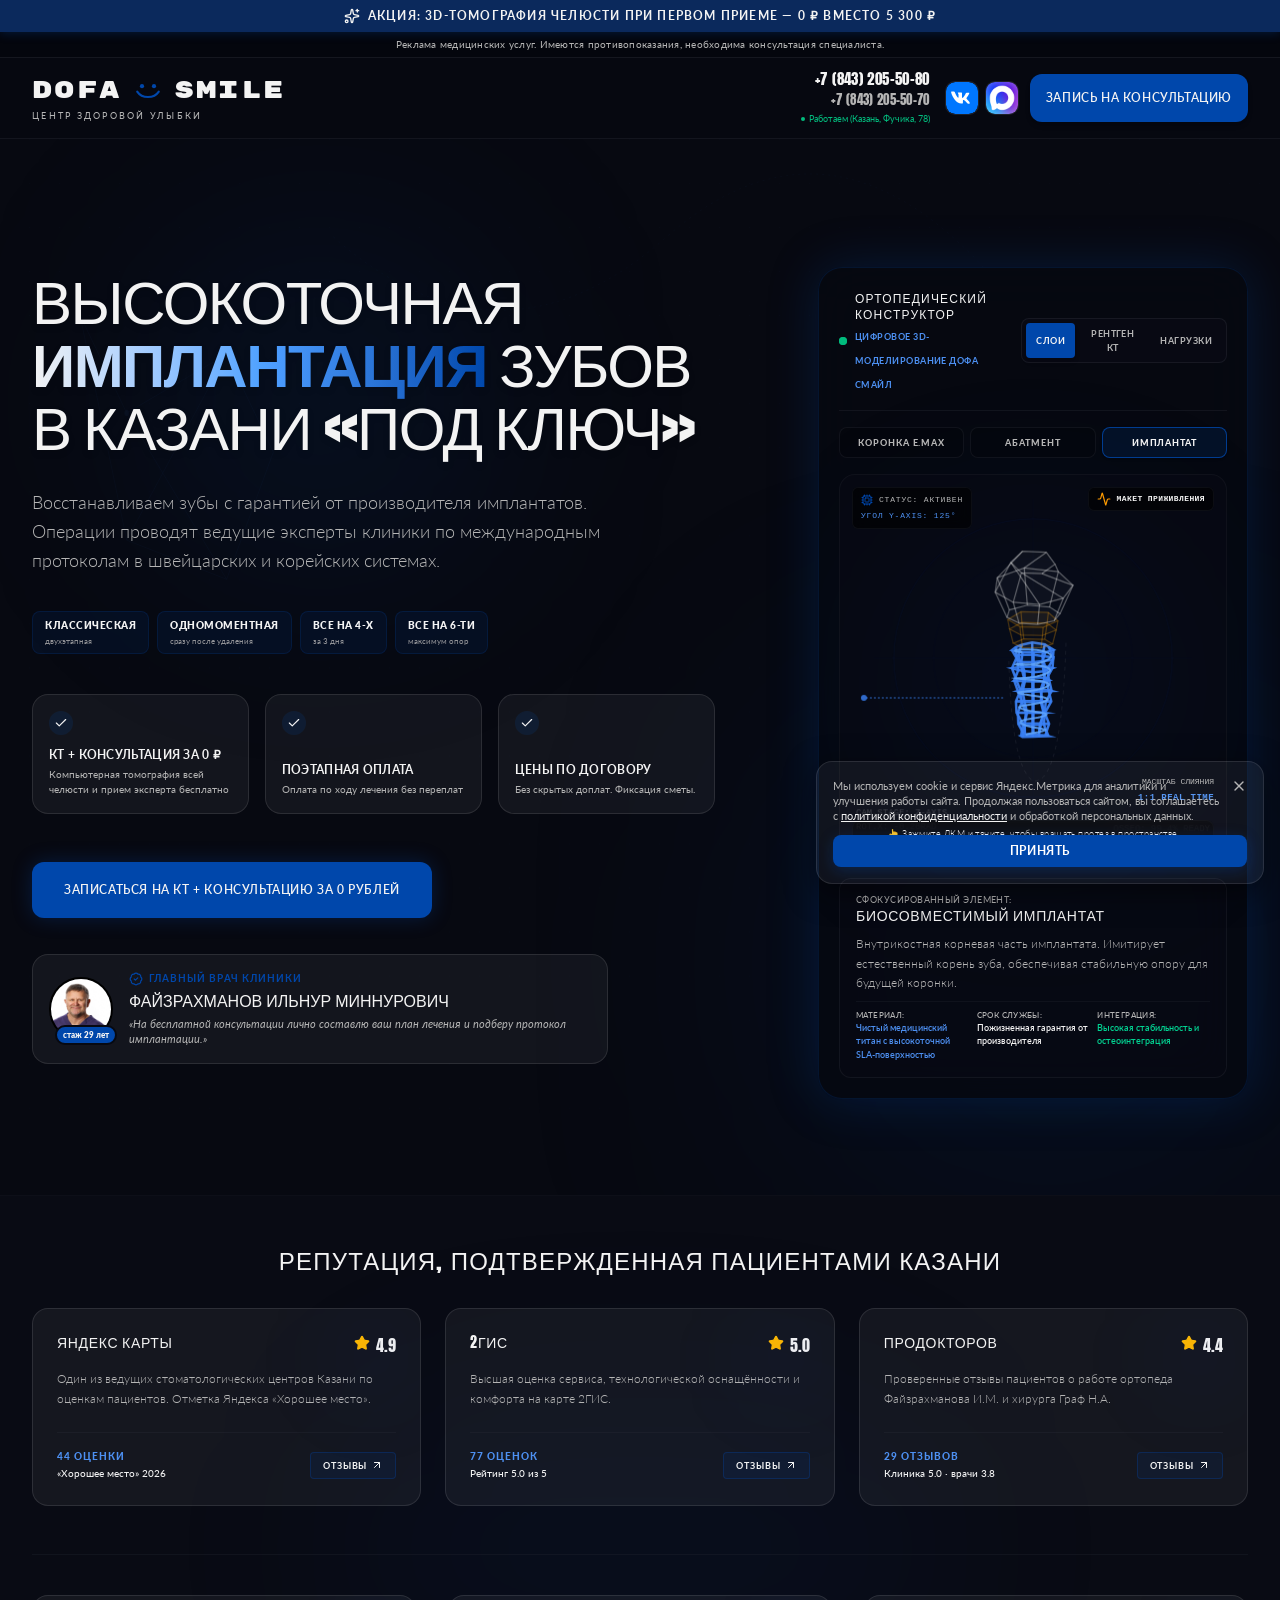
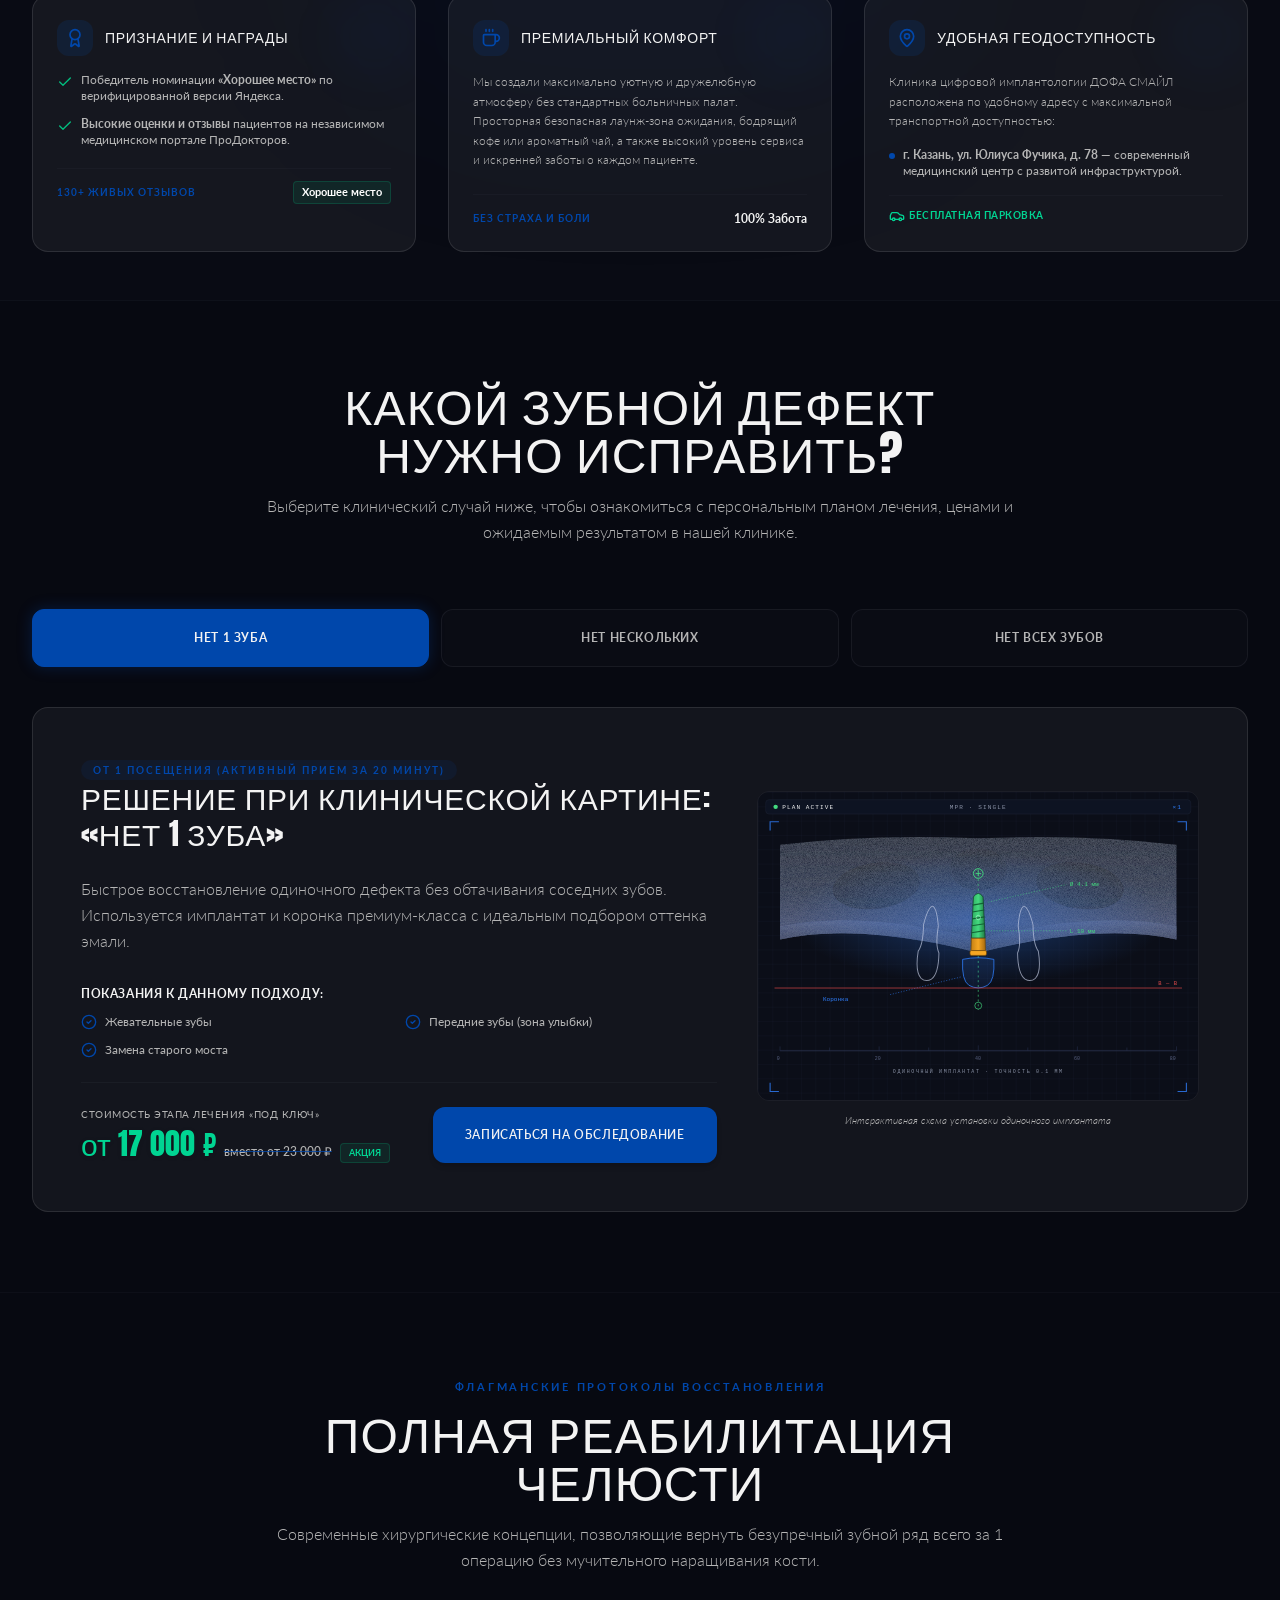
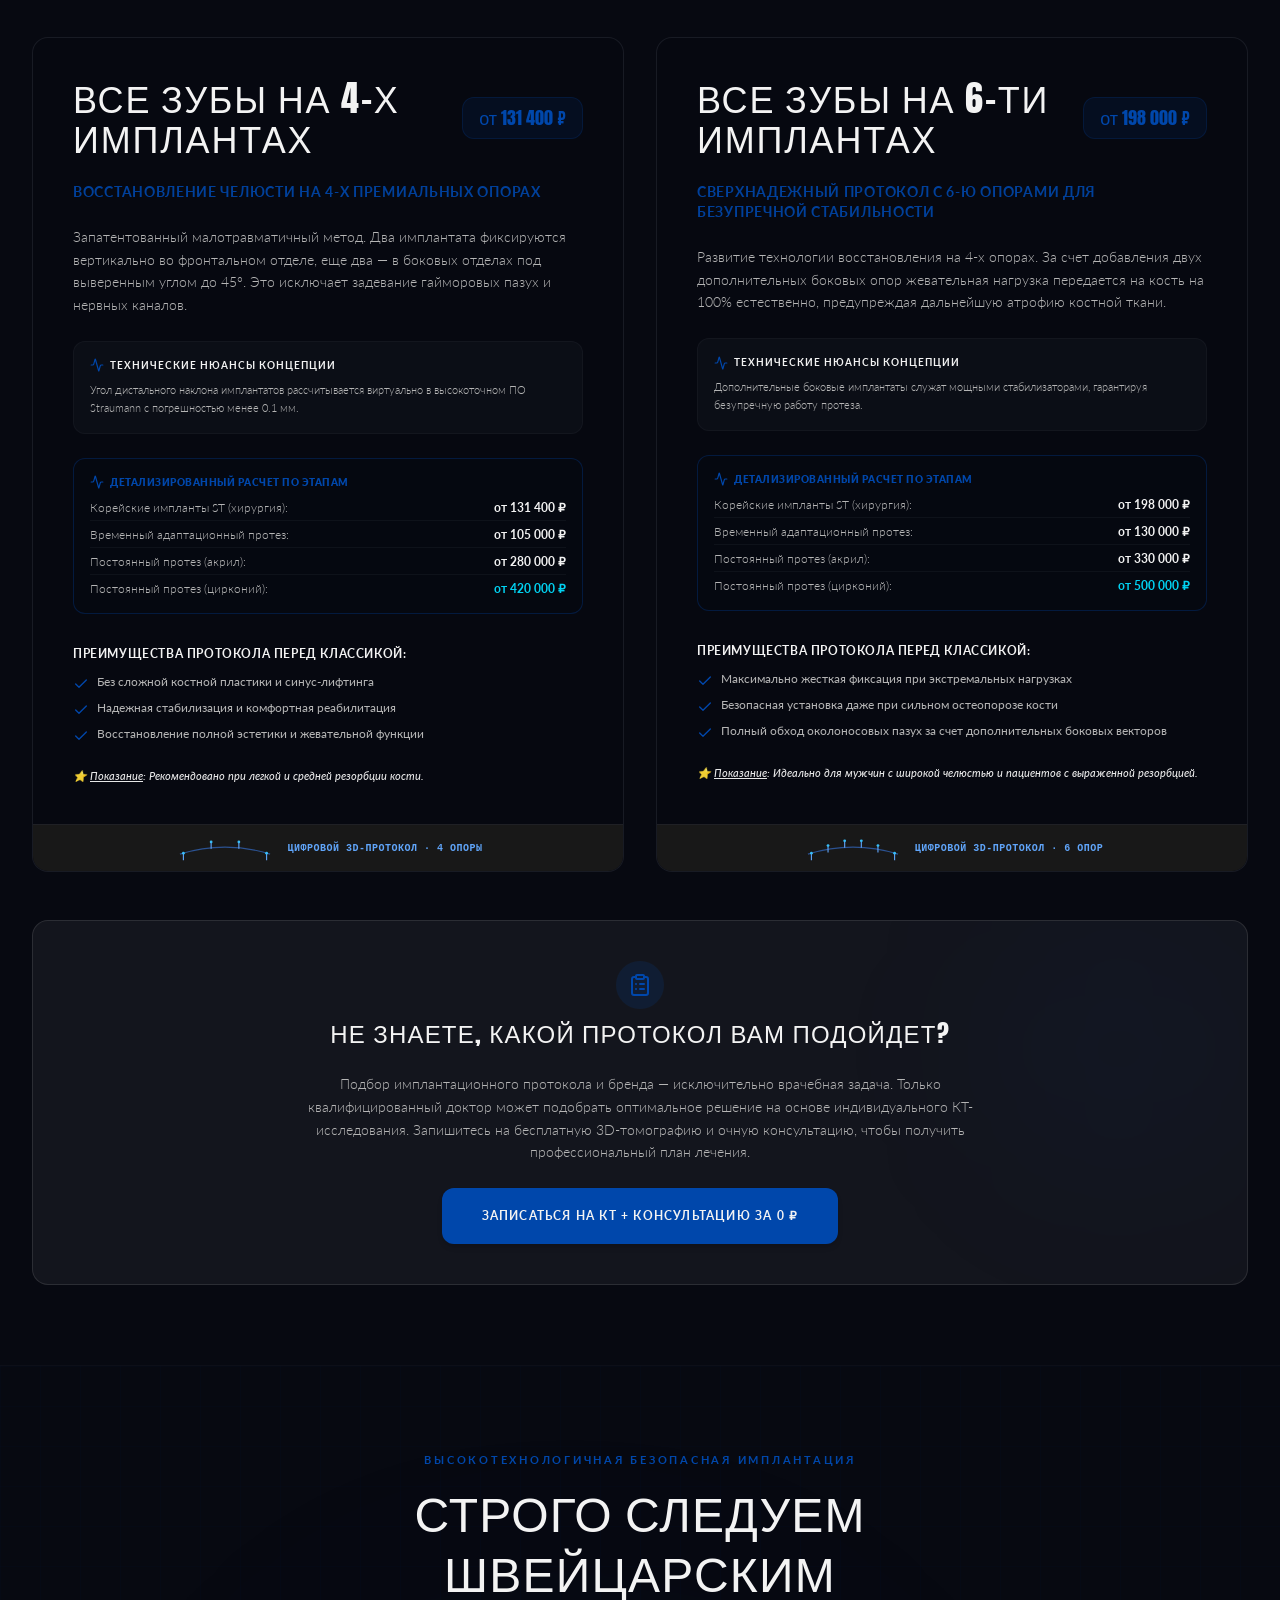
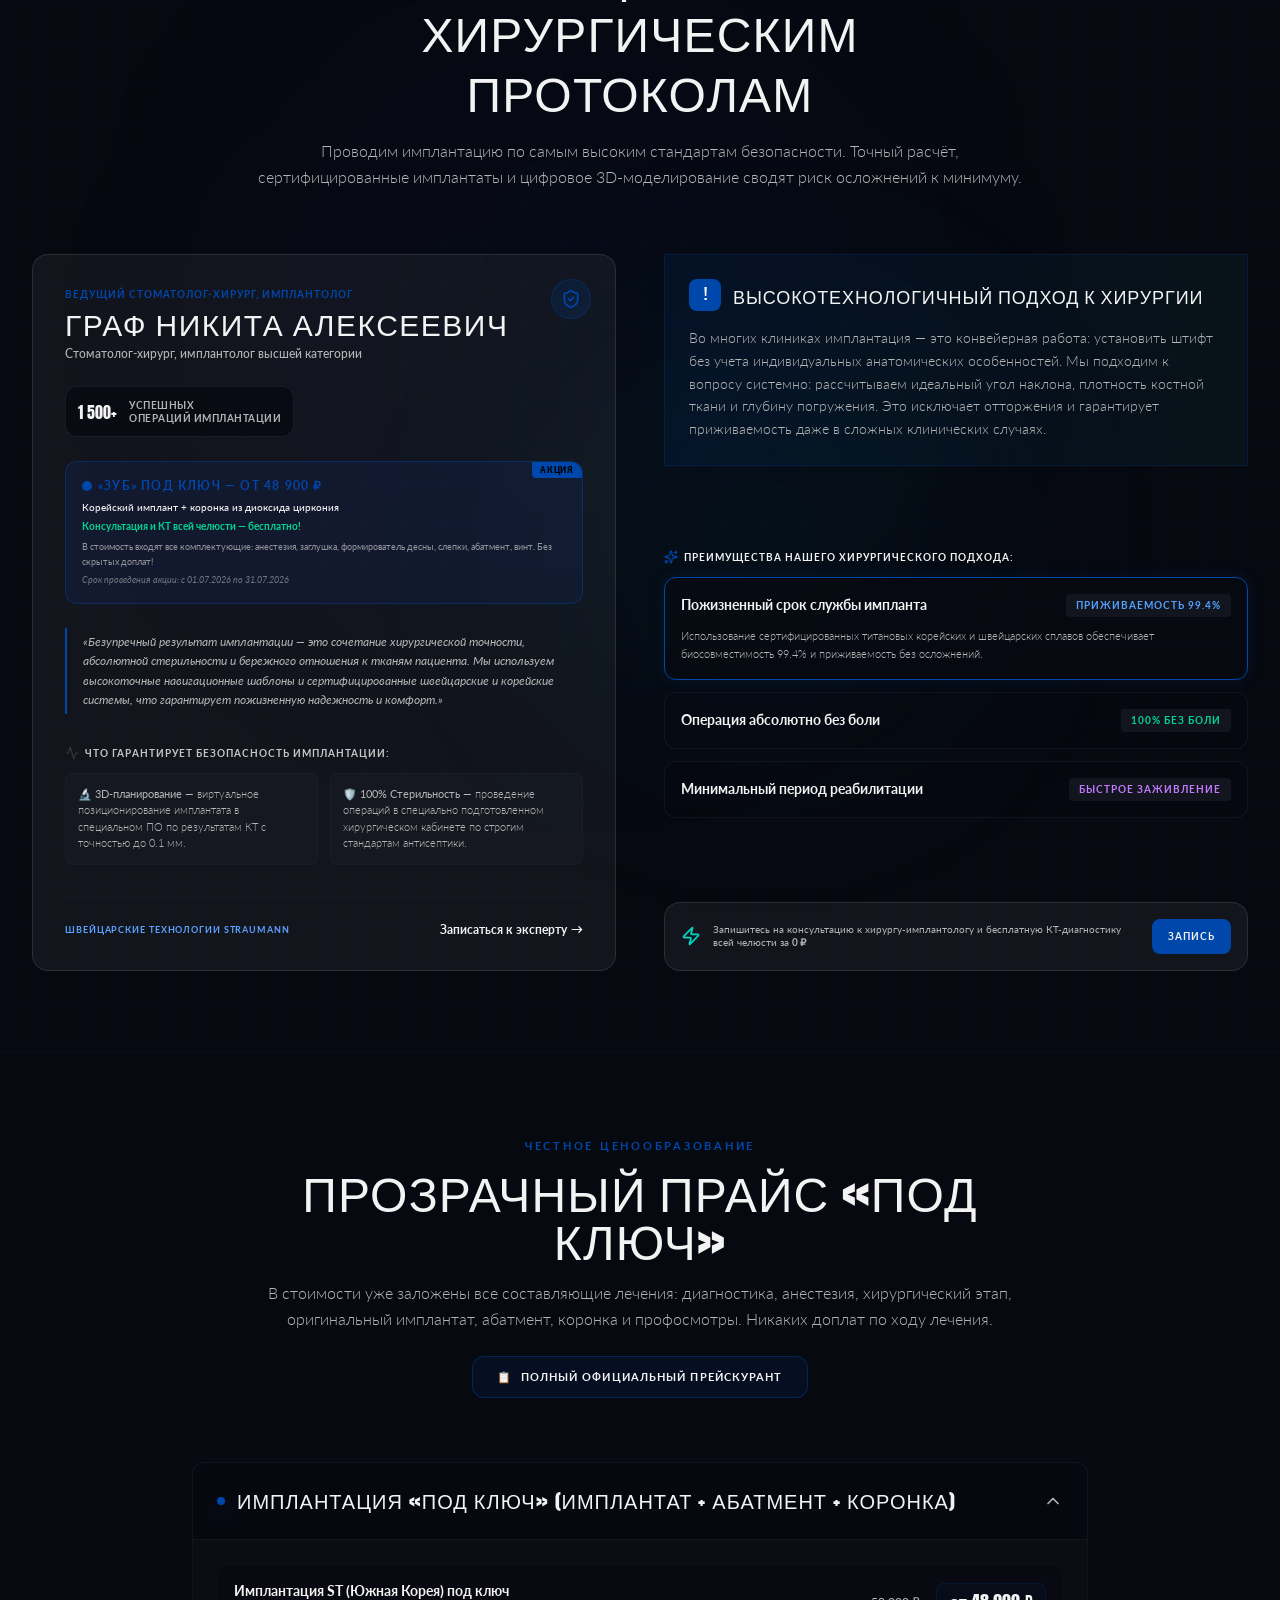
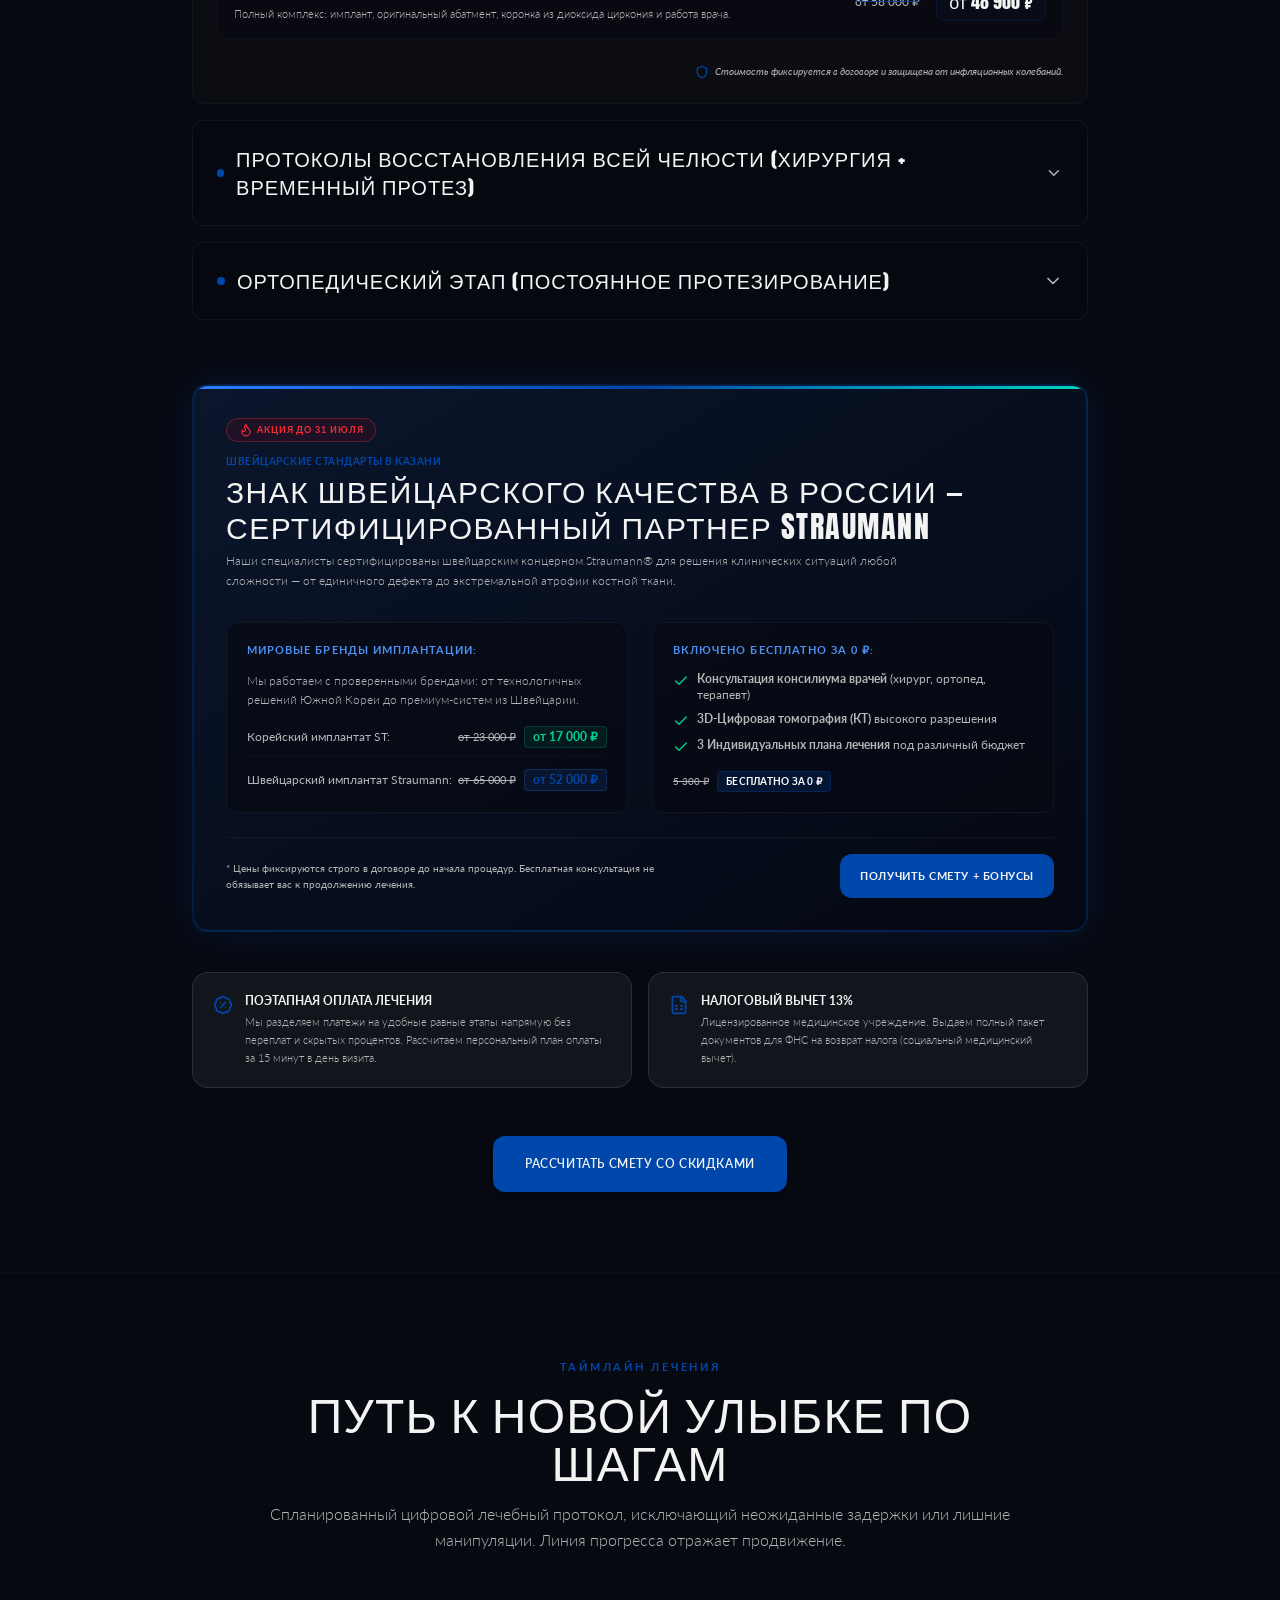
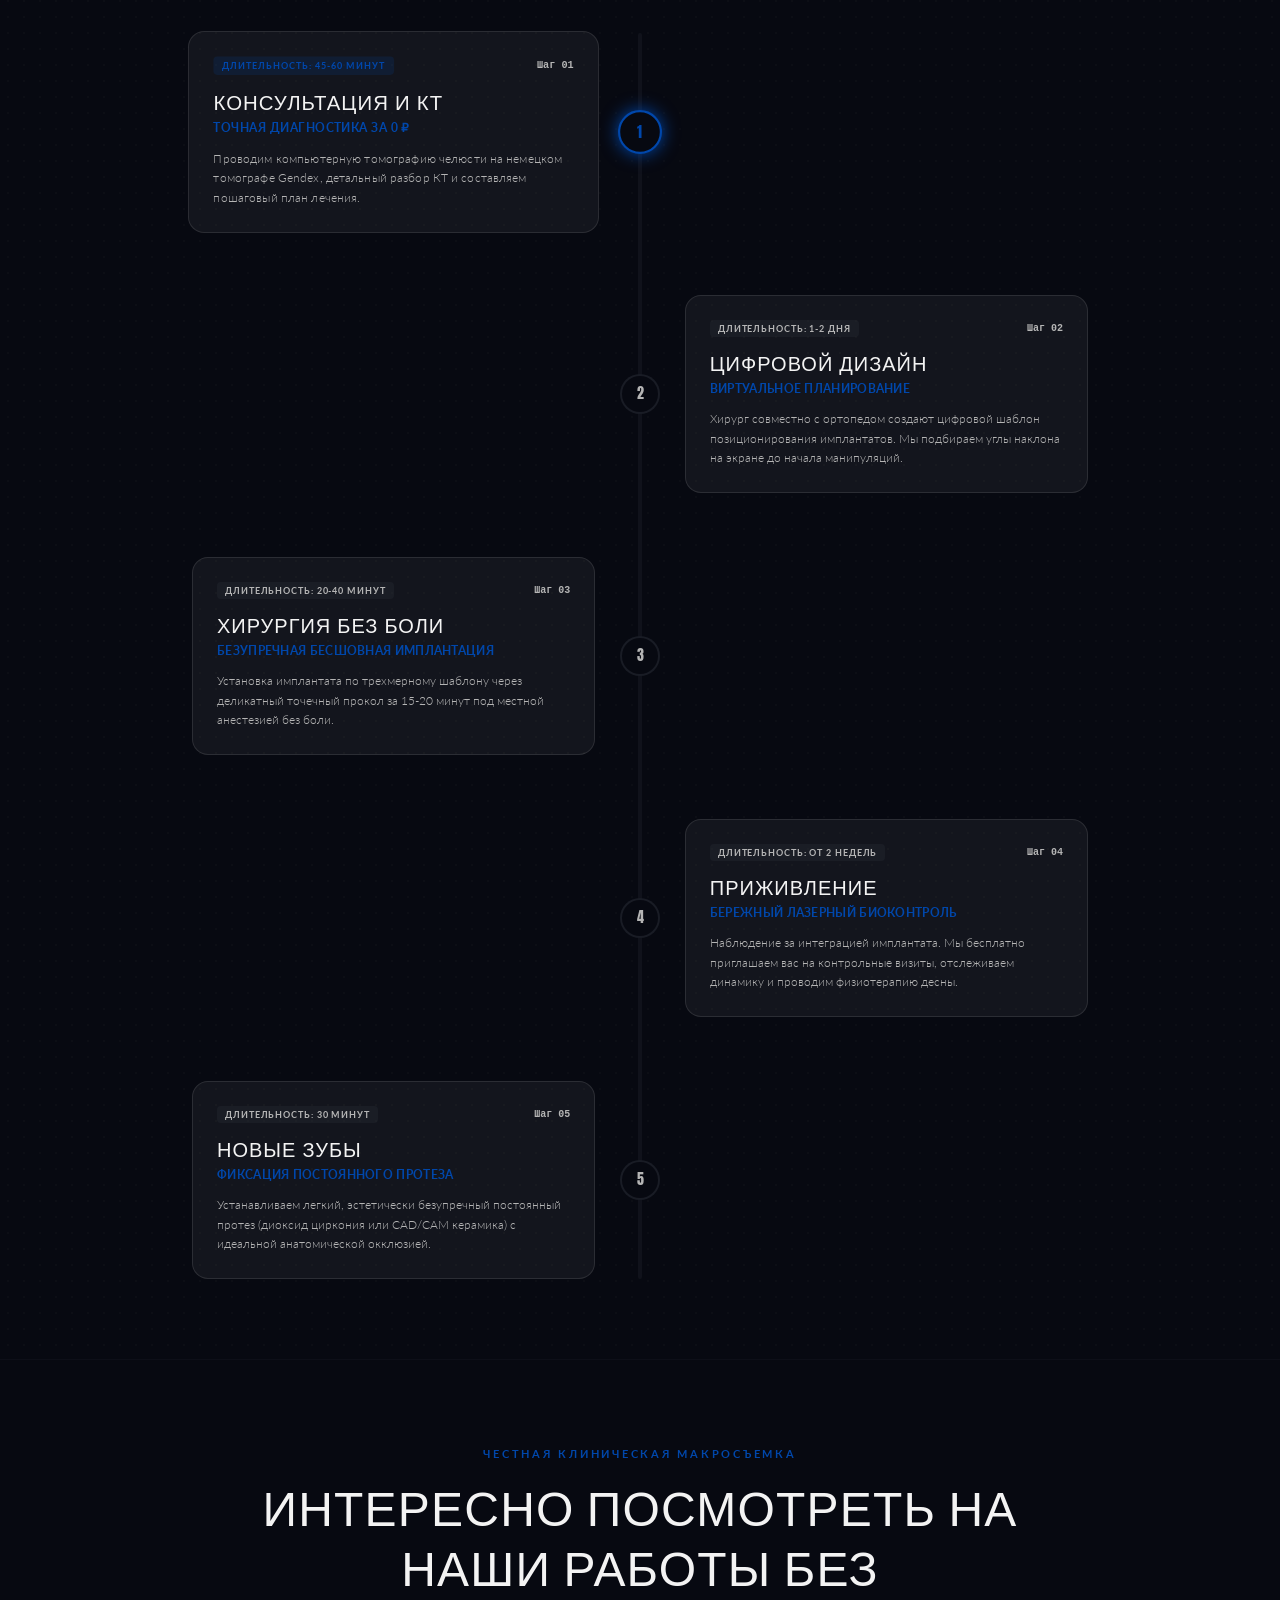
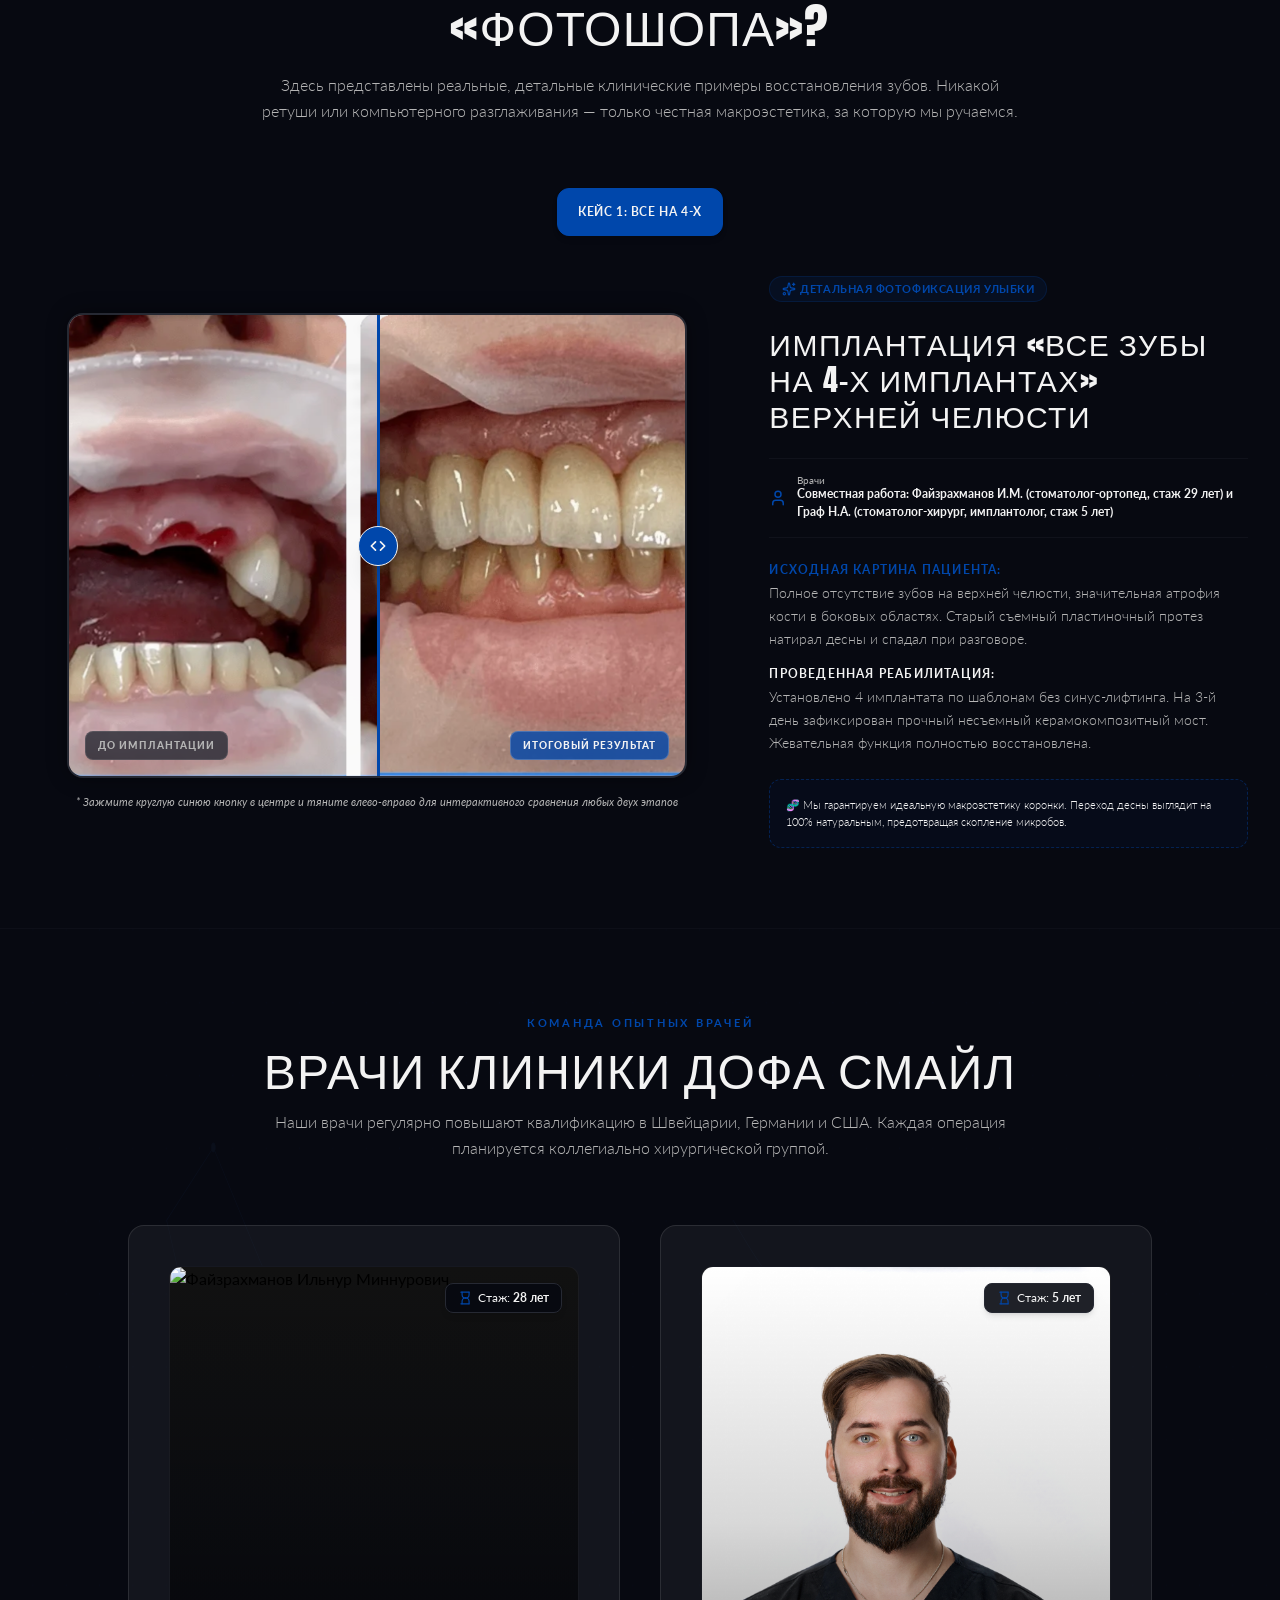
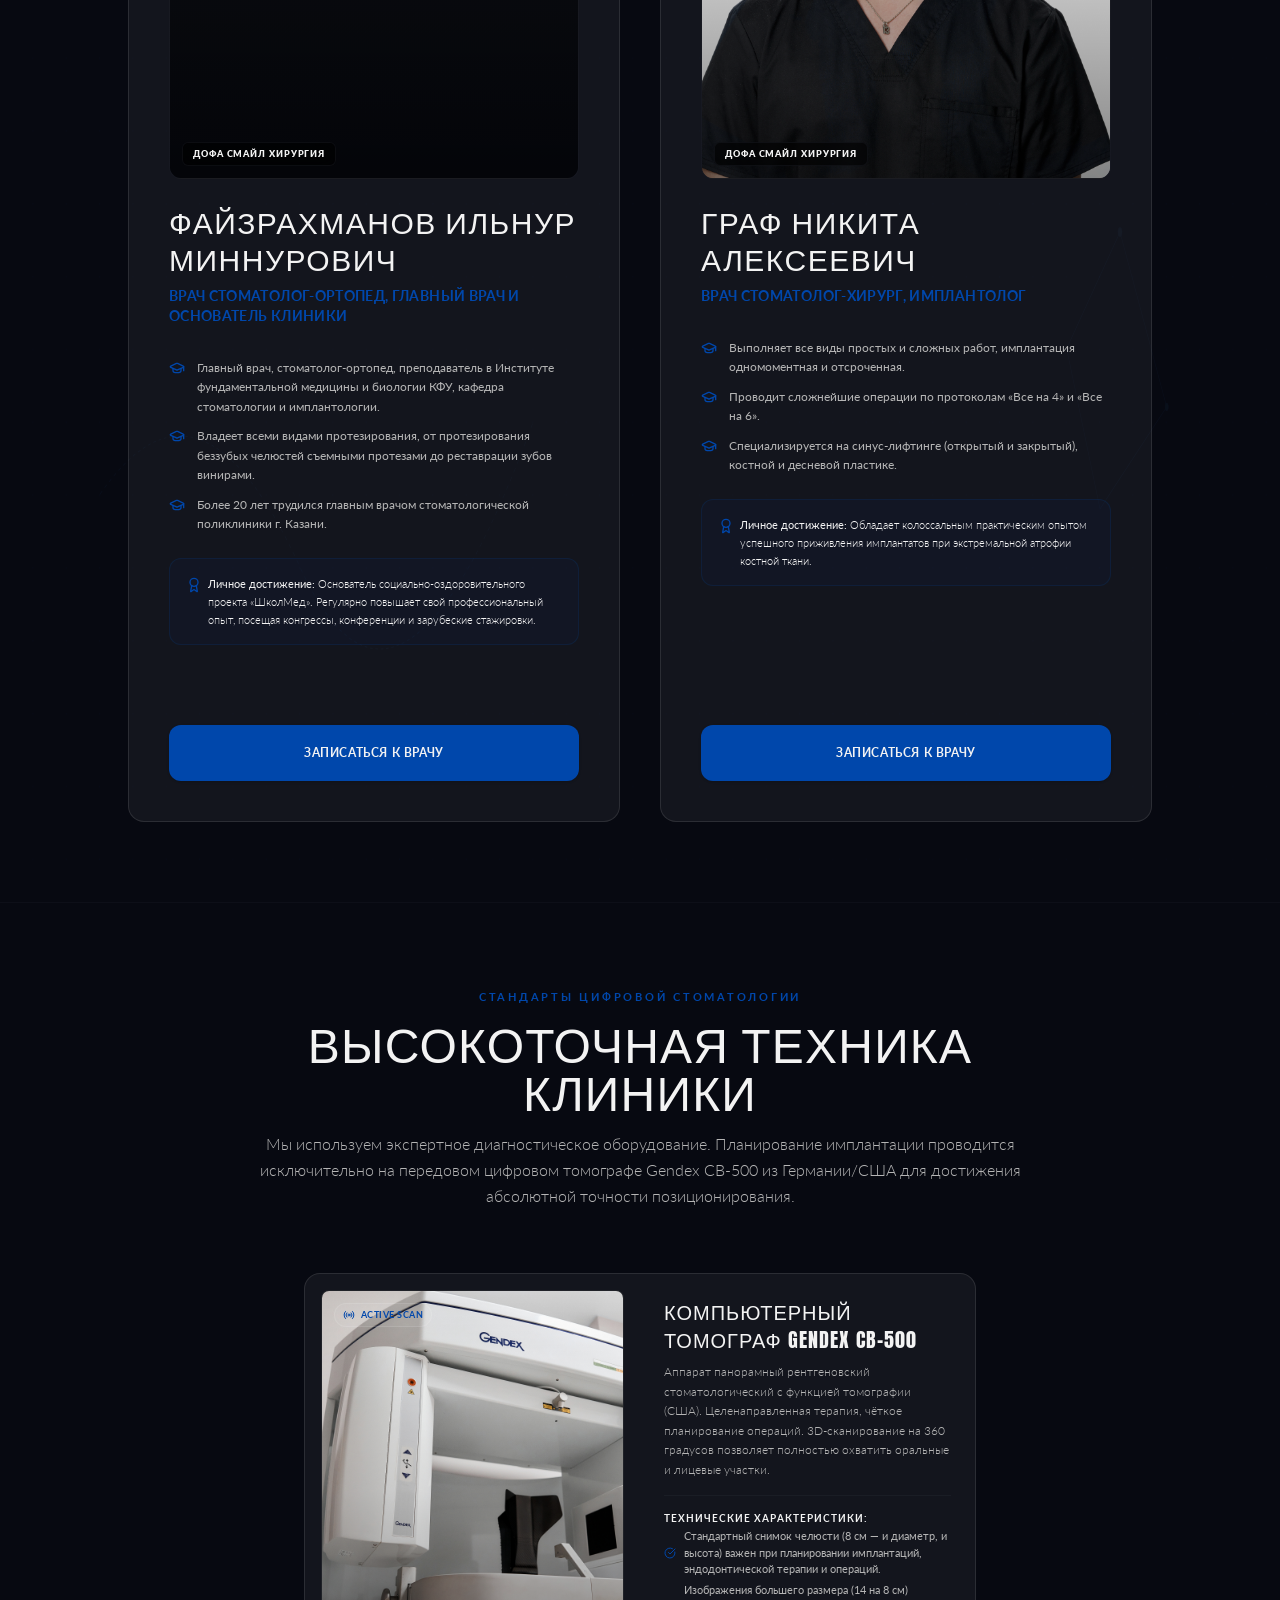
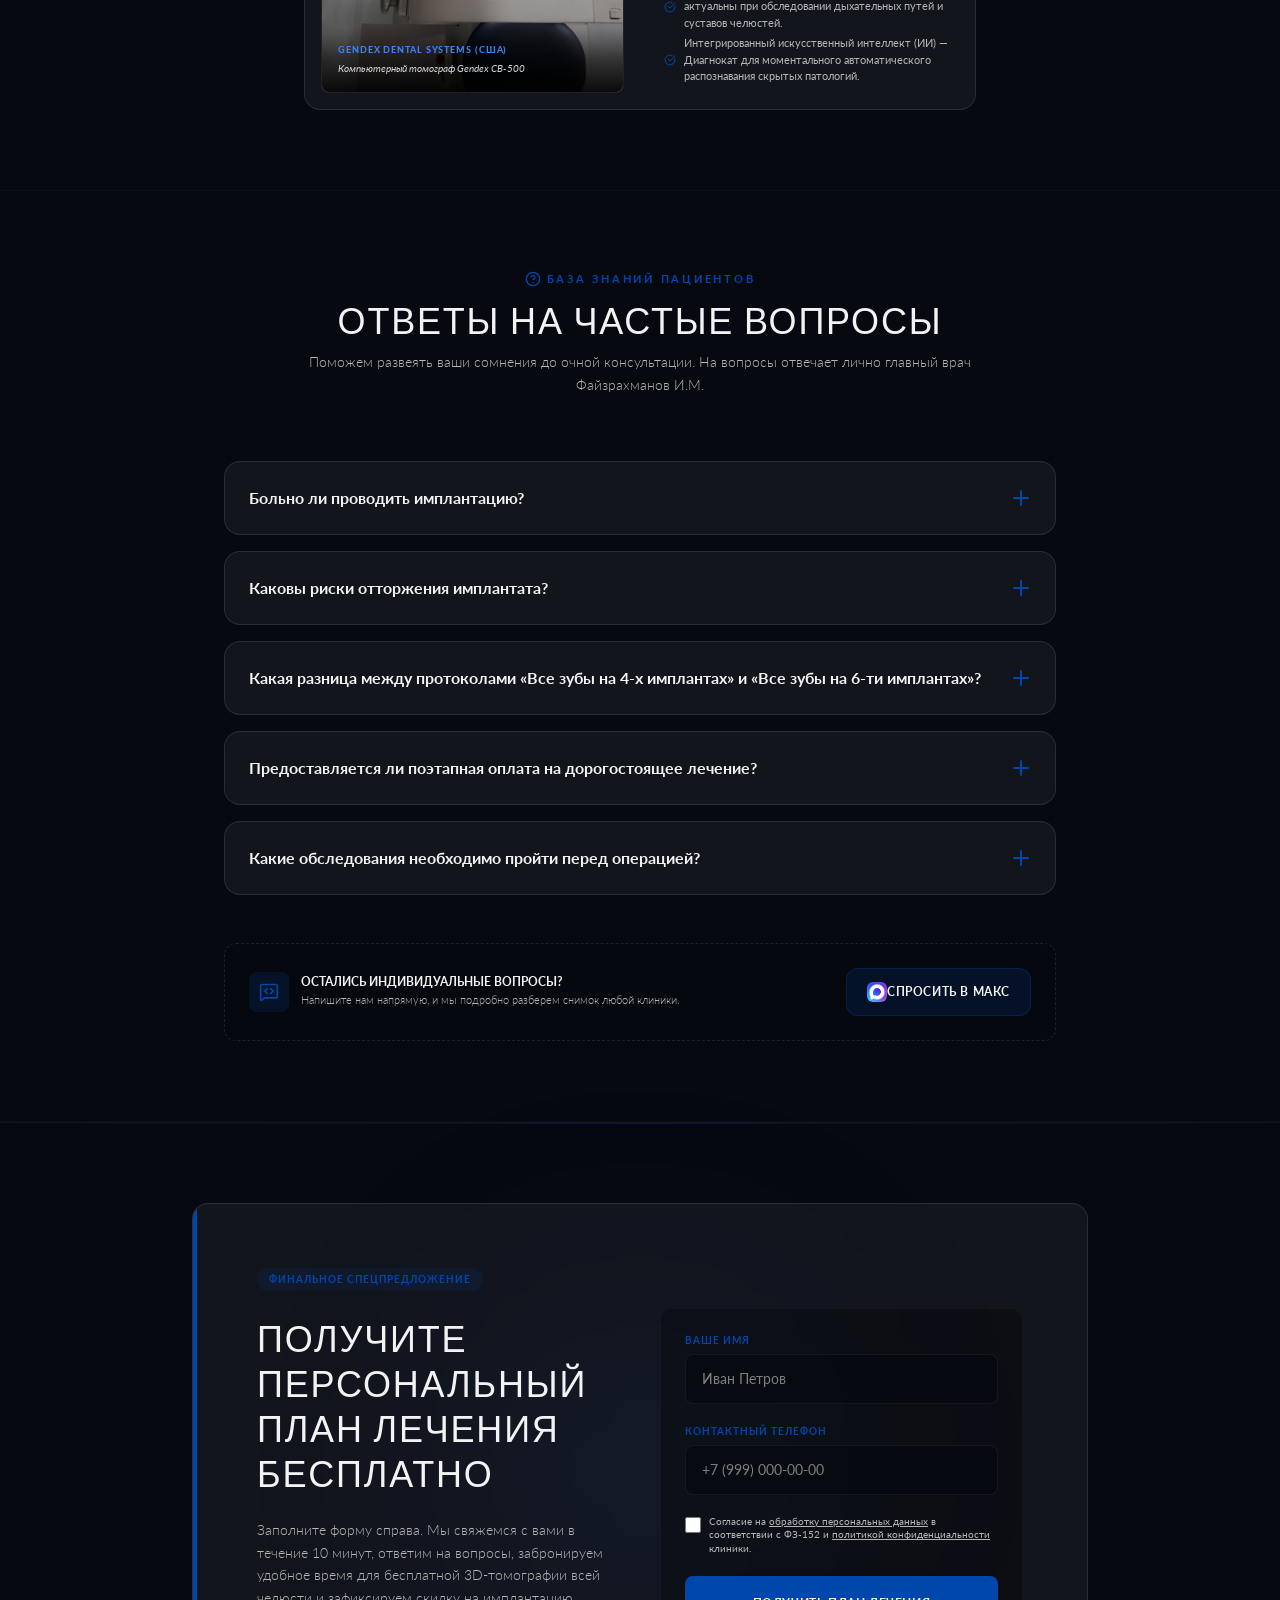
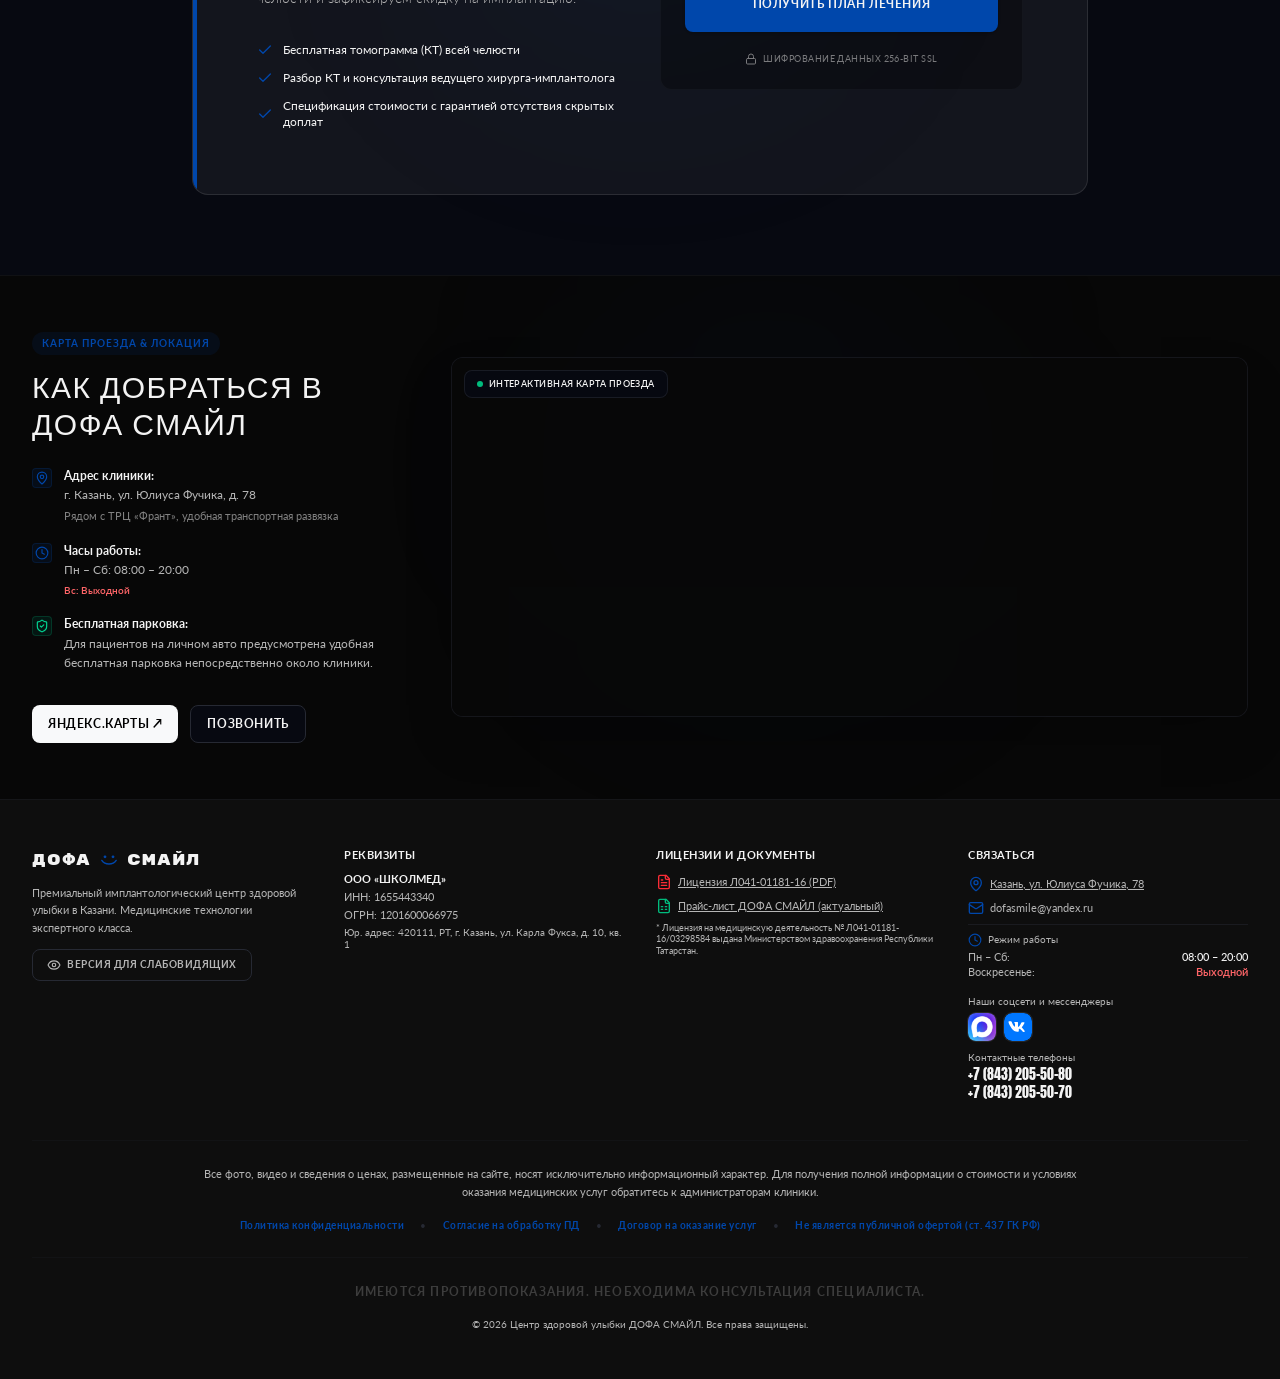
==== commit c846020f: "Шапка: убрана кнопка «Слабовидящим» (решение заказчика), отступ логотип-меню на всех ширинах; провер" ====
--- a/index.html
+++ b/index.html
@@ -128,8 +128,8 @@
       });
     </script>
     <!-- /Yandex.Metrika counter -->
-    <script type="module" crossorigin src="app.js?v=13"></script>
-    <link rel="stylesheet" crossorigin href="app.css?v=13">
+    <script type="module" crossorigin src="app.js?v=14"></script>
+    <link rel="stylesheet" crossorigin href="app.css?v=14">
       <!-- Yandex.Metrika counter 106181529 (по запросу контекстолога) -->
     <script type="text/javascript">
     (function(m,e,t,r,i,k,a){
--- a/app.css
+++ b/app.css
@@ -5,5 +5,6 @@
 @media (min-width:1280px) and (max-width:1500px){
   header nav{display:none !important}
 }
-header button[title*="слабовидящих"],header button[title="Обычная версия"]{margin-left:14px}
-@media (min-width:1700px){header nav{margin-left:22px}}
+/* кнопка «Слабовидящим» убрана из шапки по решению заказчика (13.07) */
+header button[title*="слабовидящих"],header button[title="Обычная версия"]{display:none !important}
+@media (min-width:1280px){header nav{margin-left:20px}}
